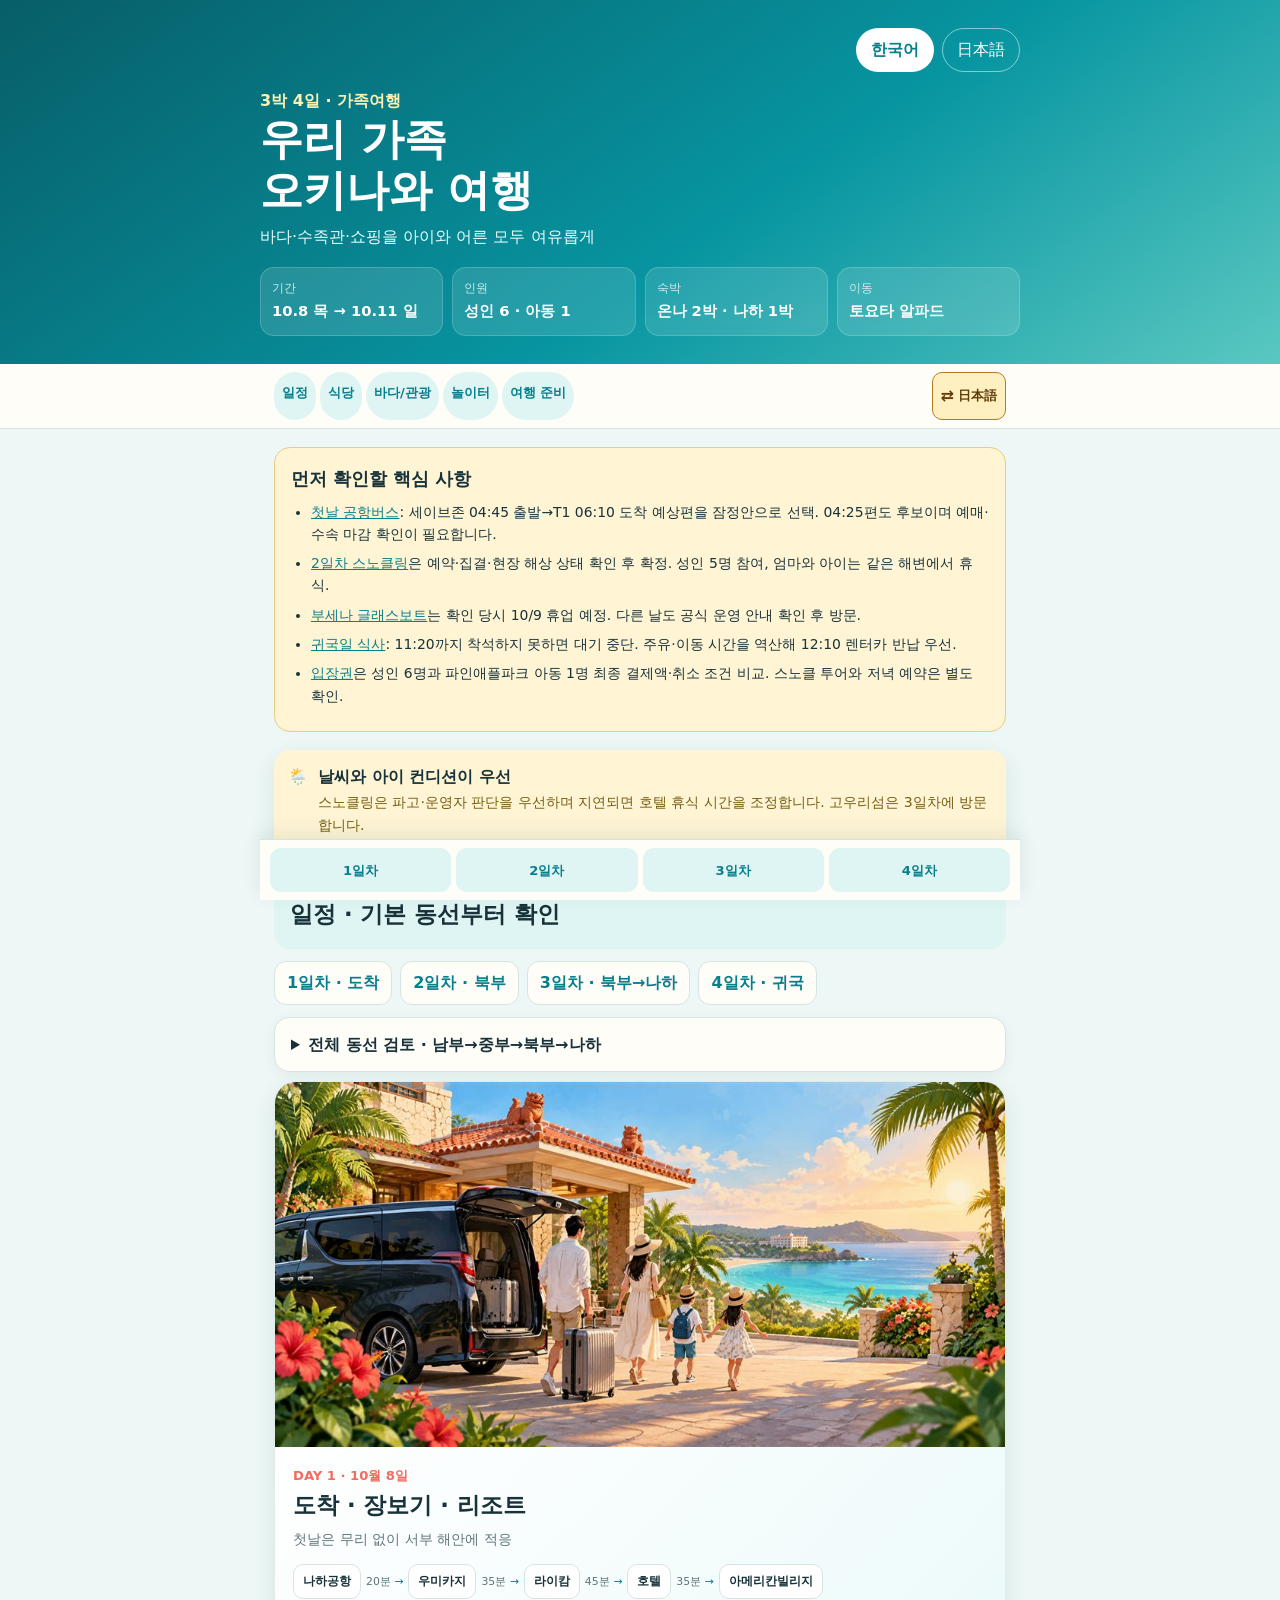
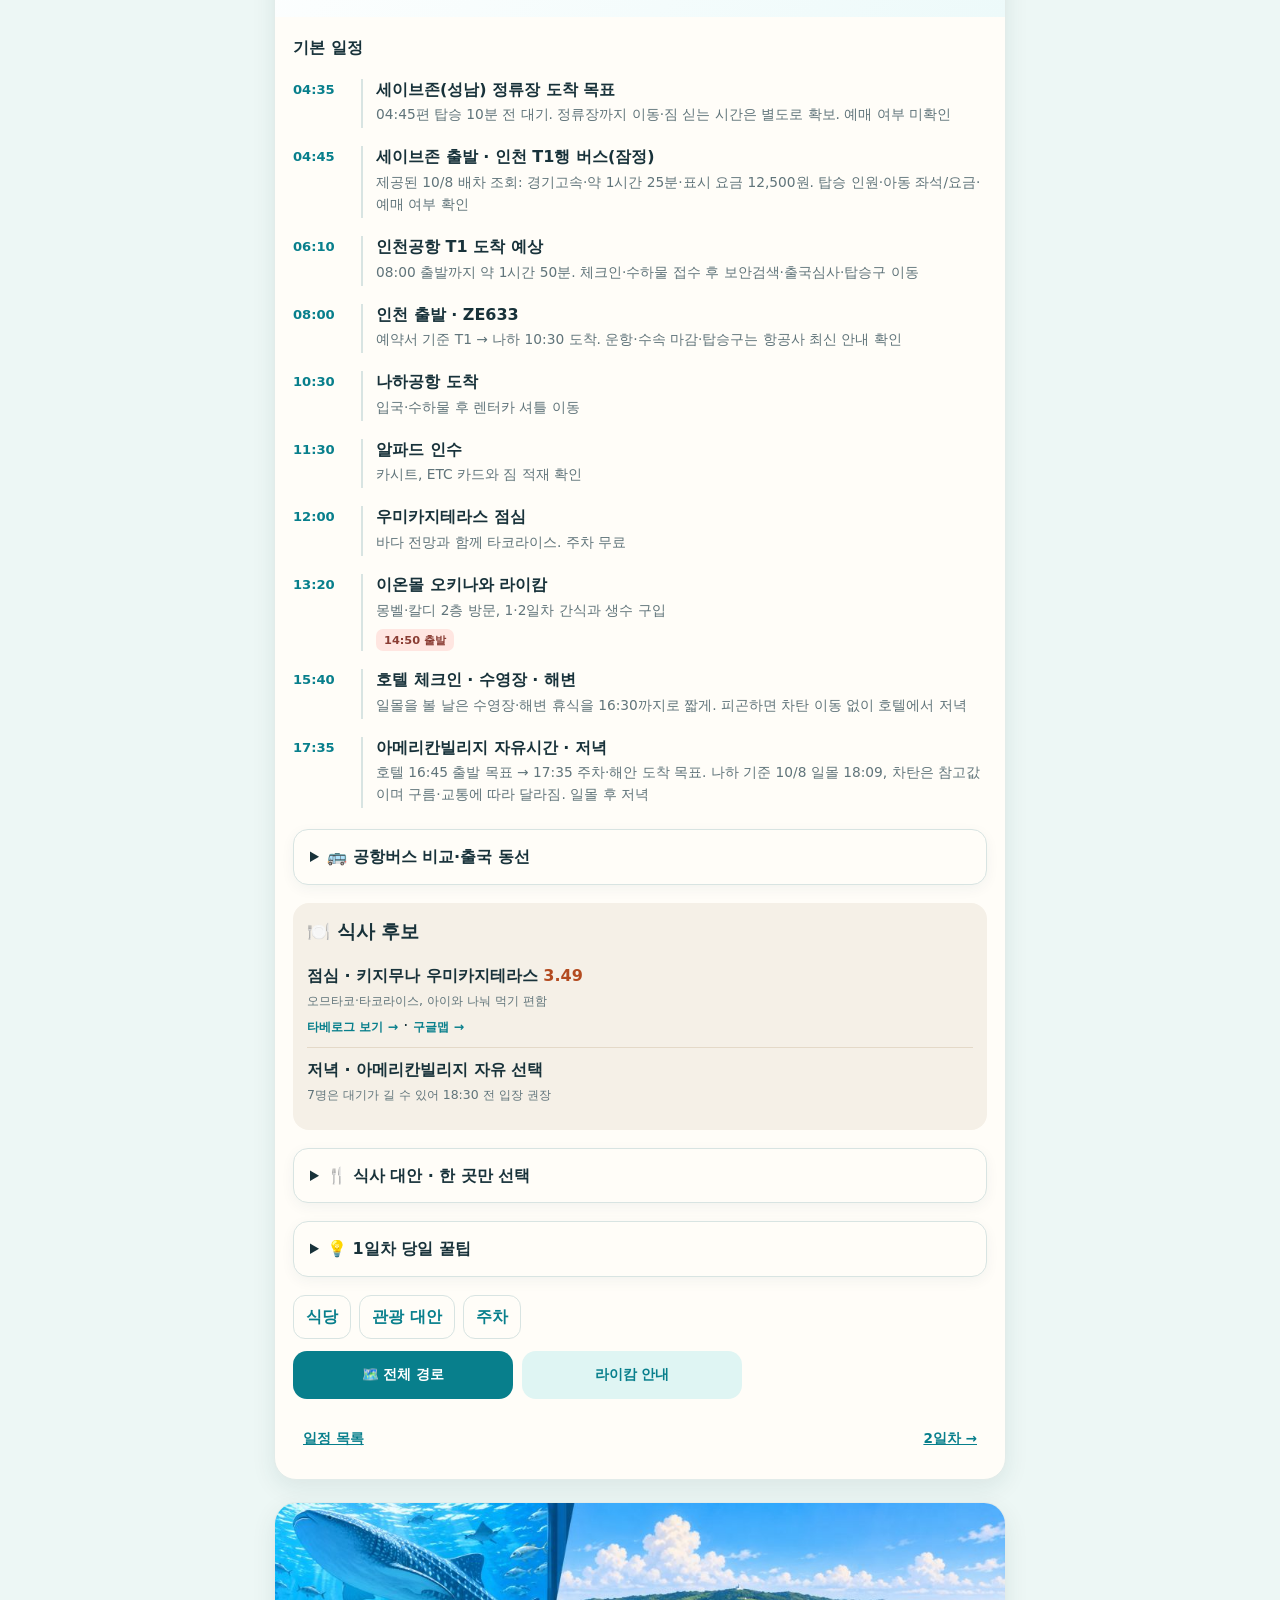
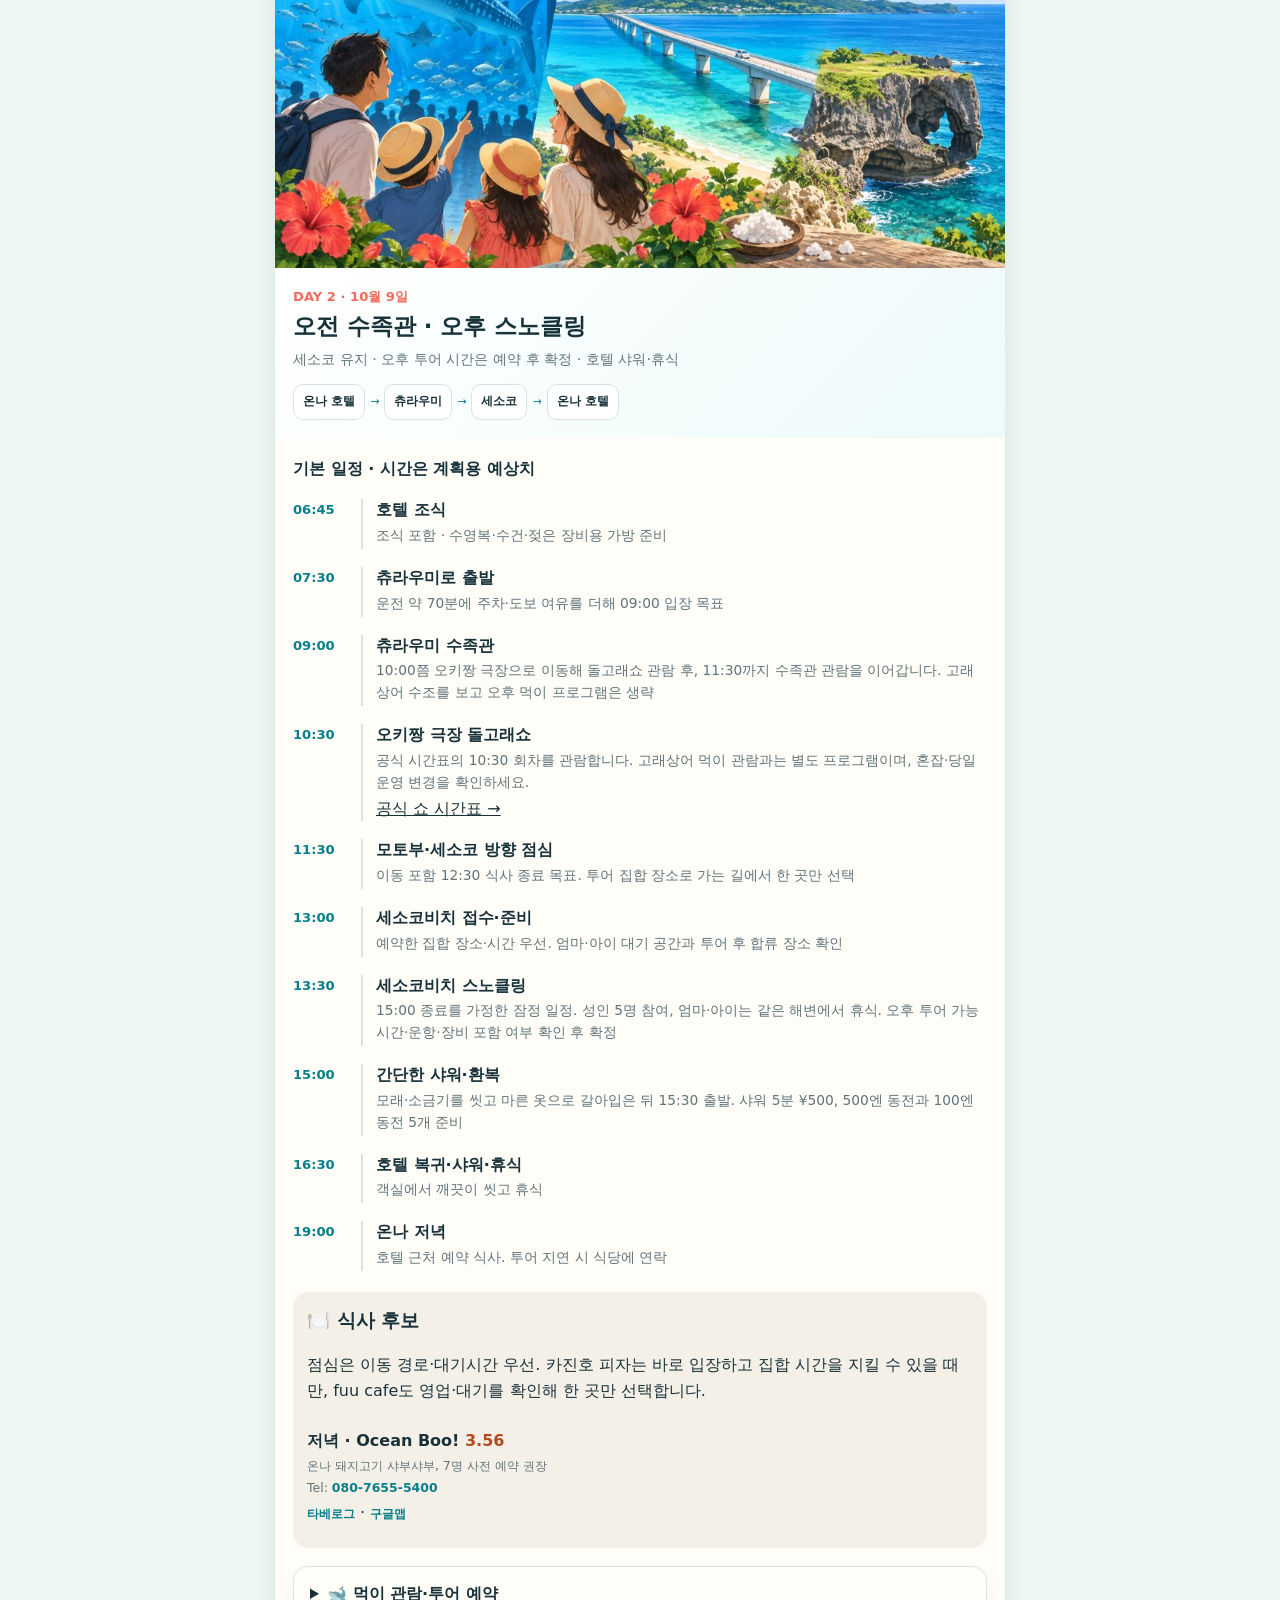
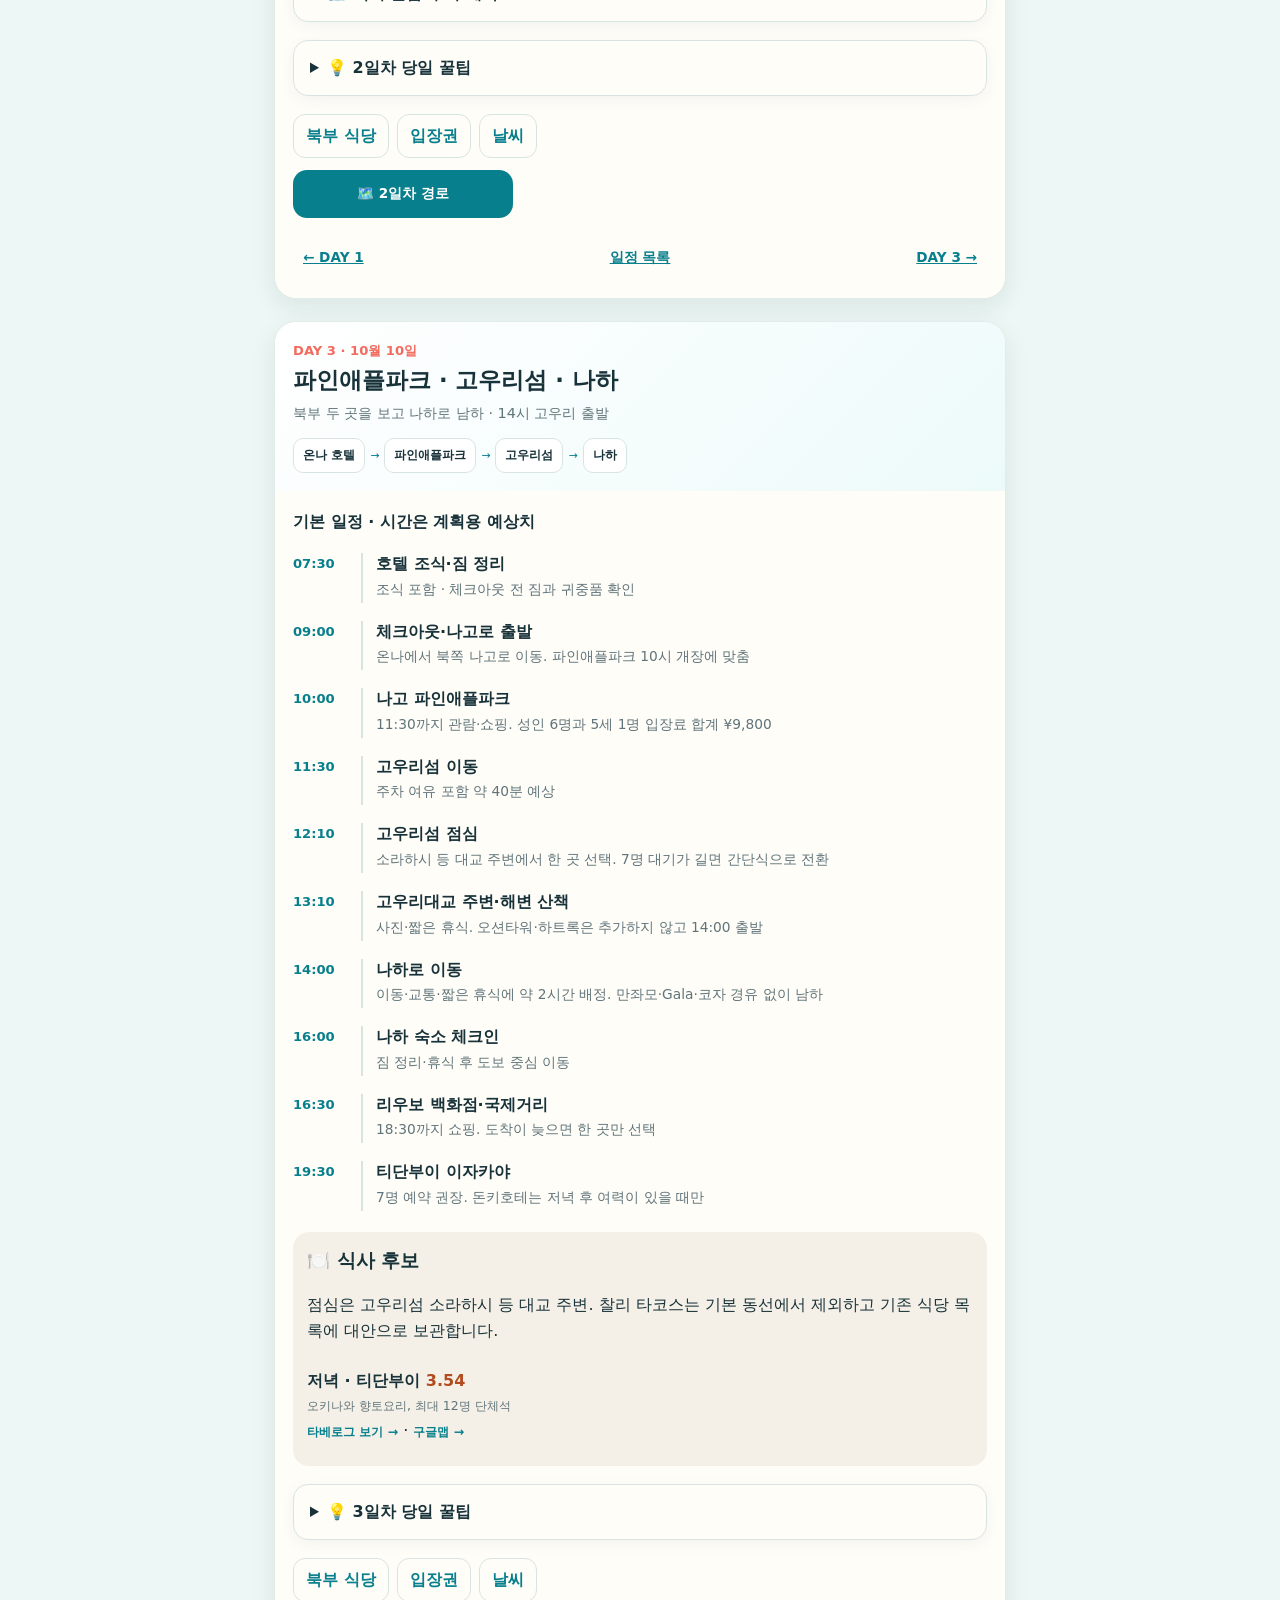
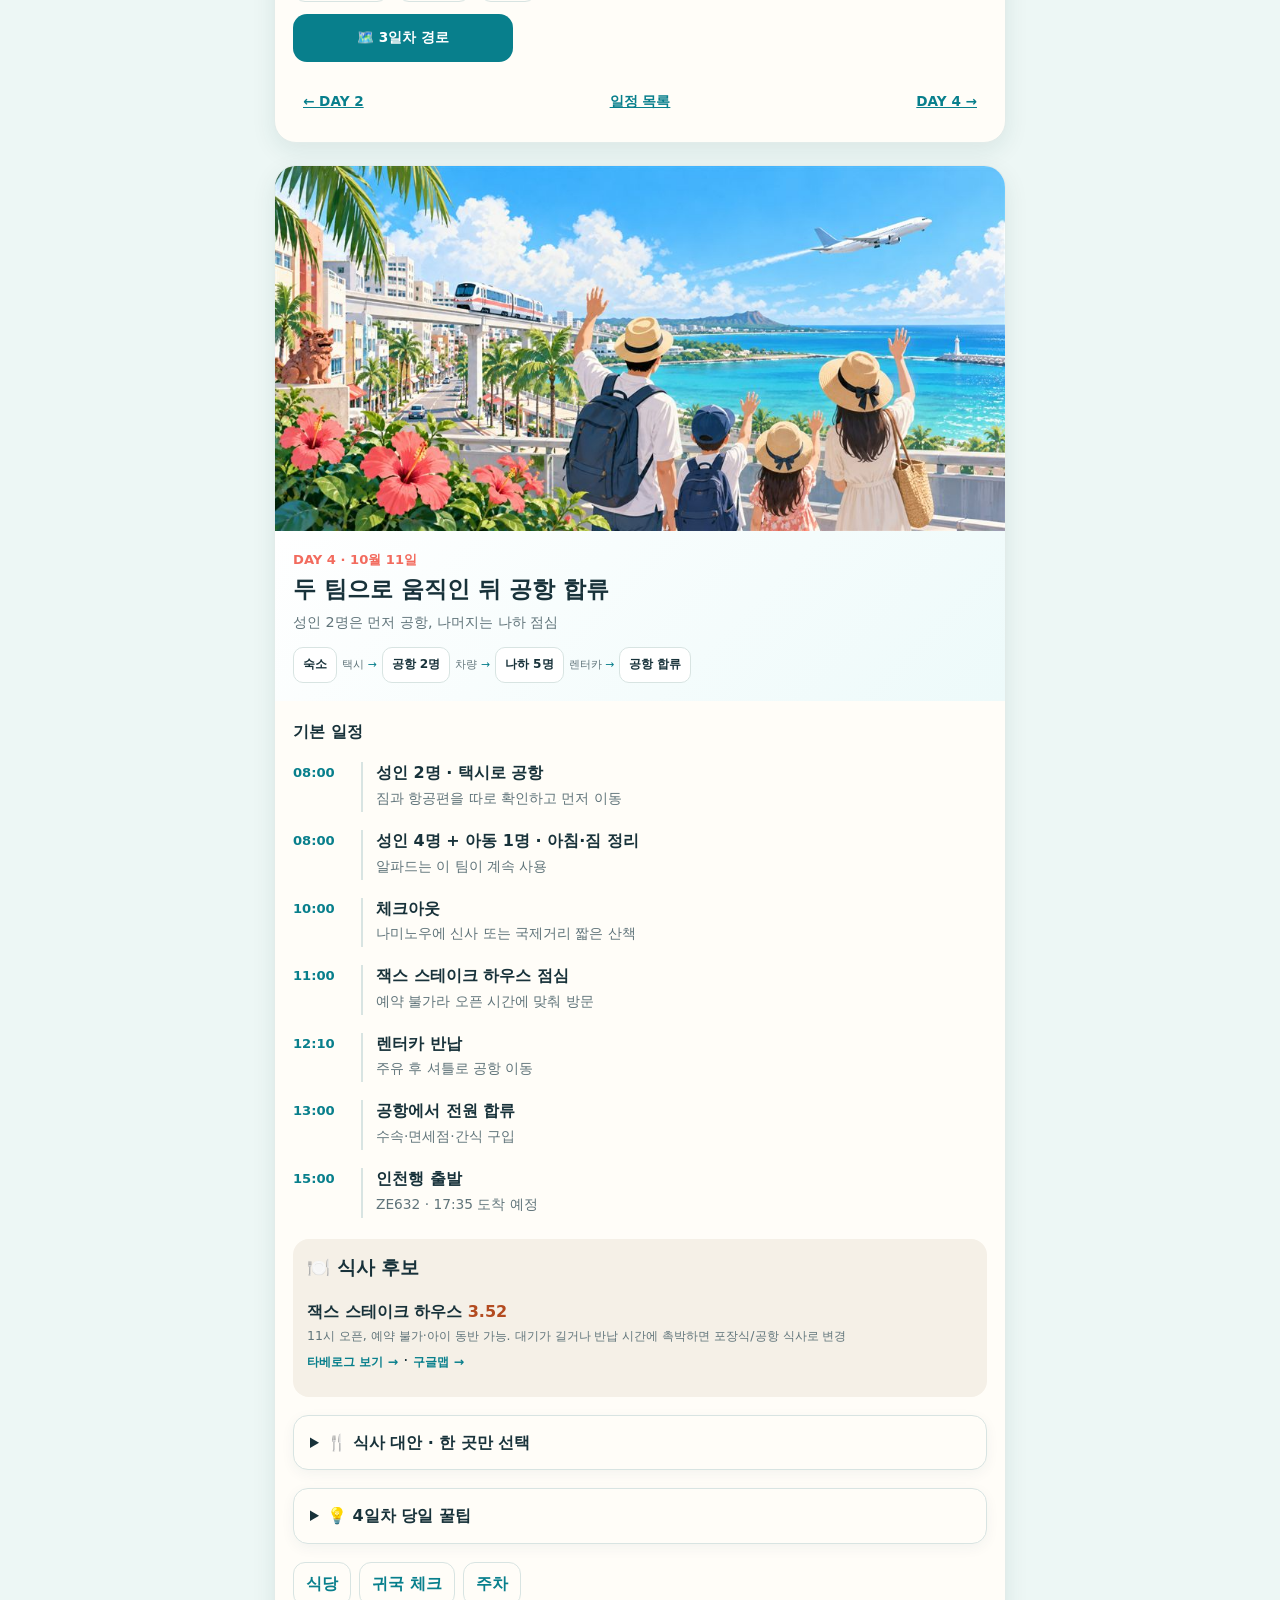
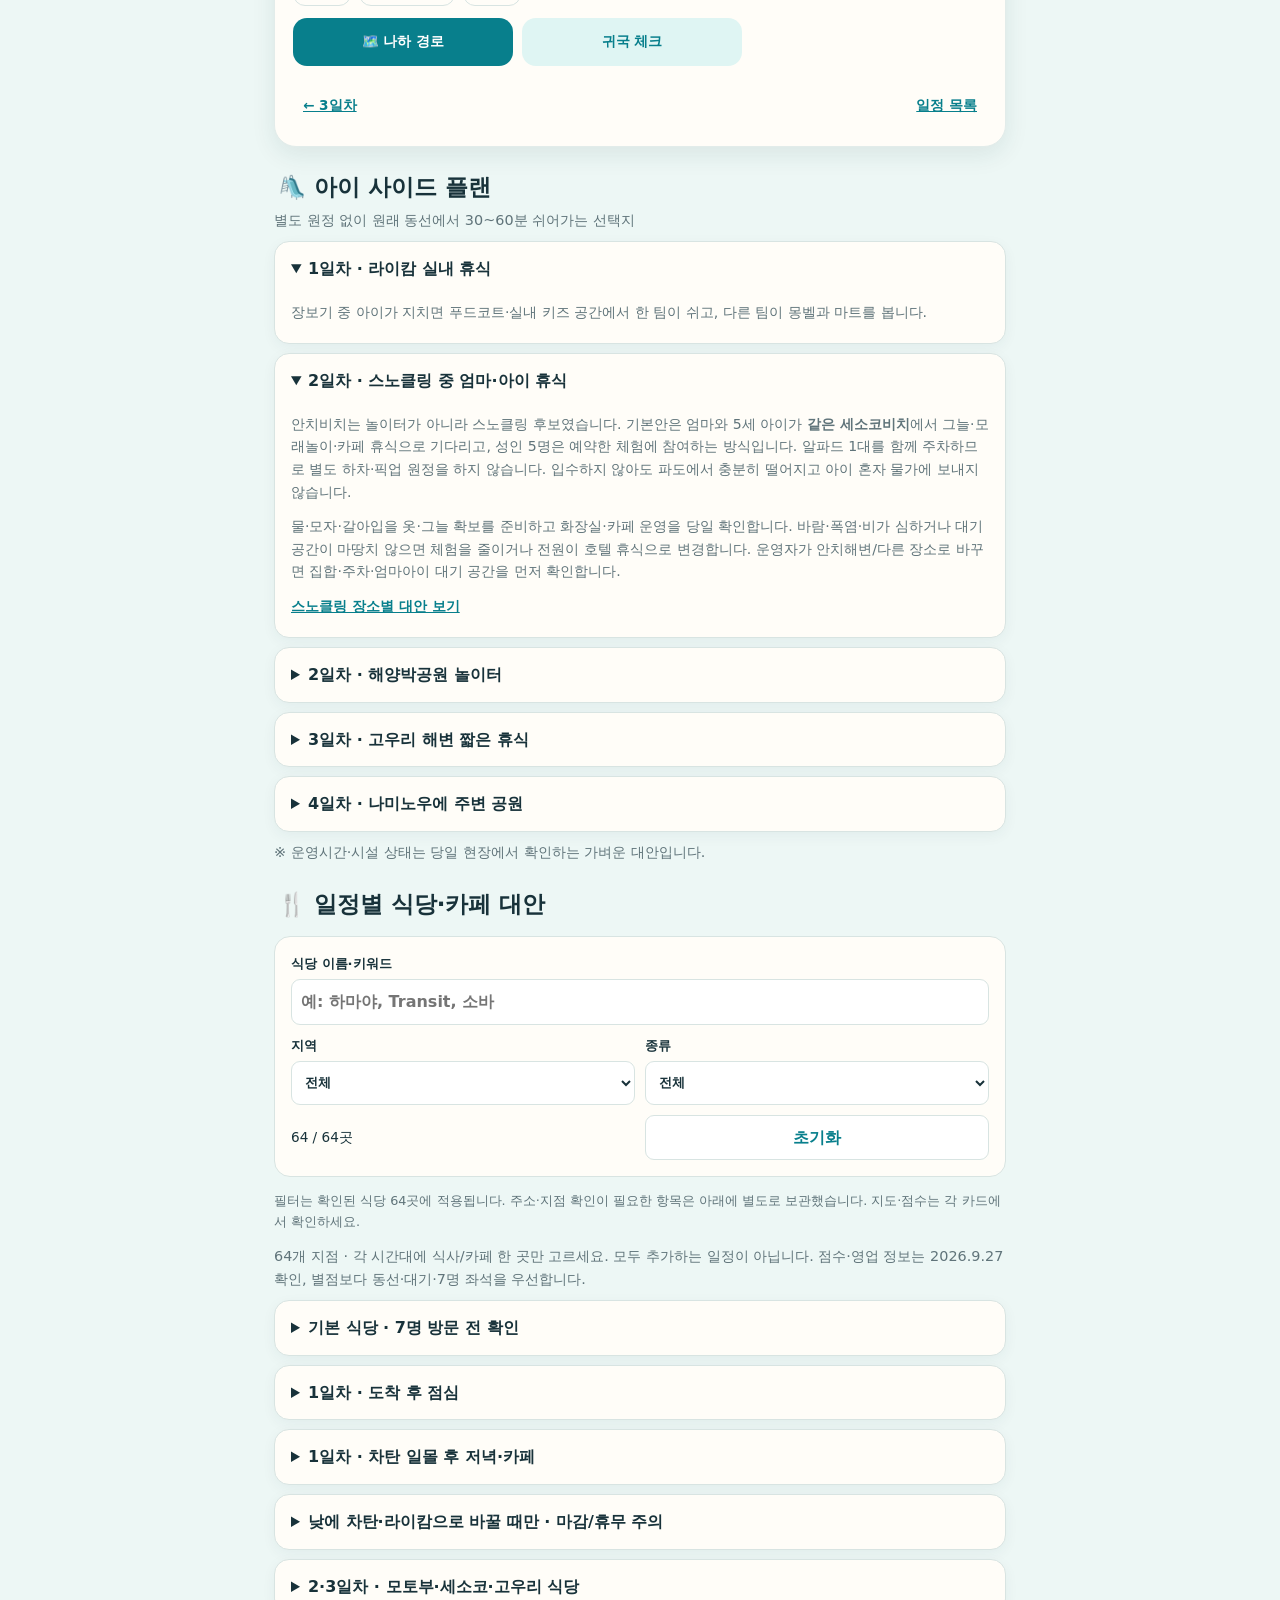
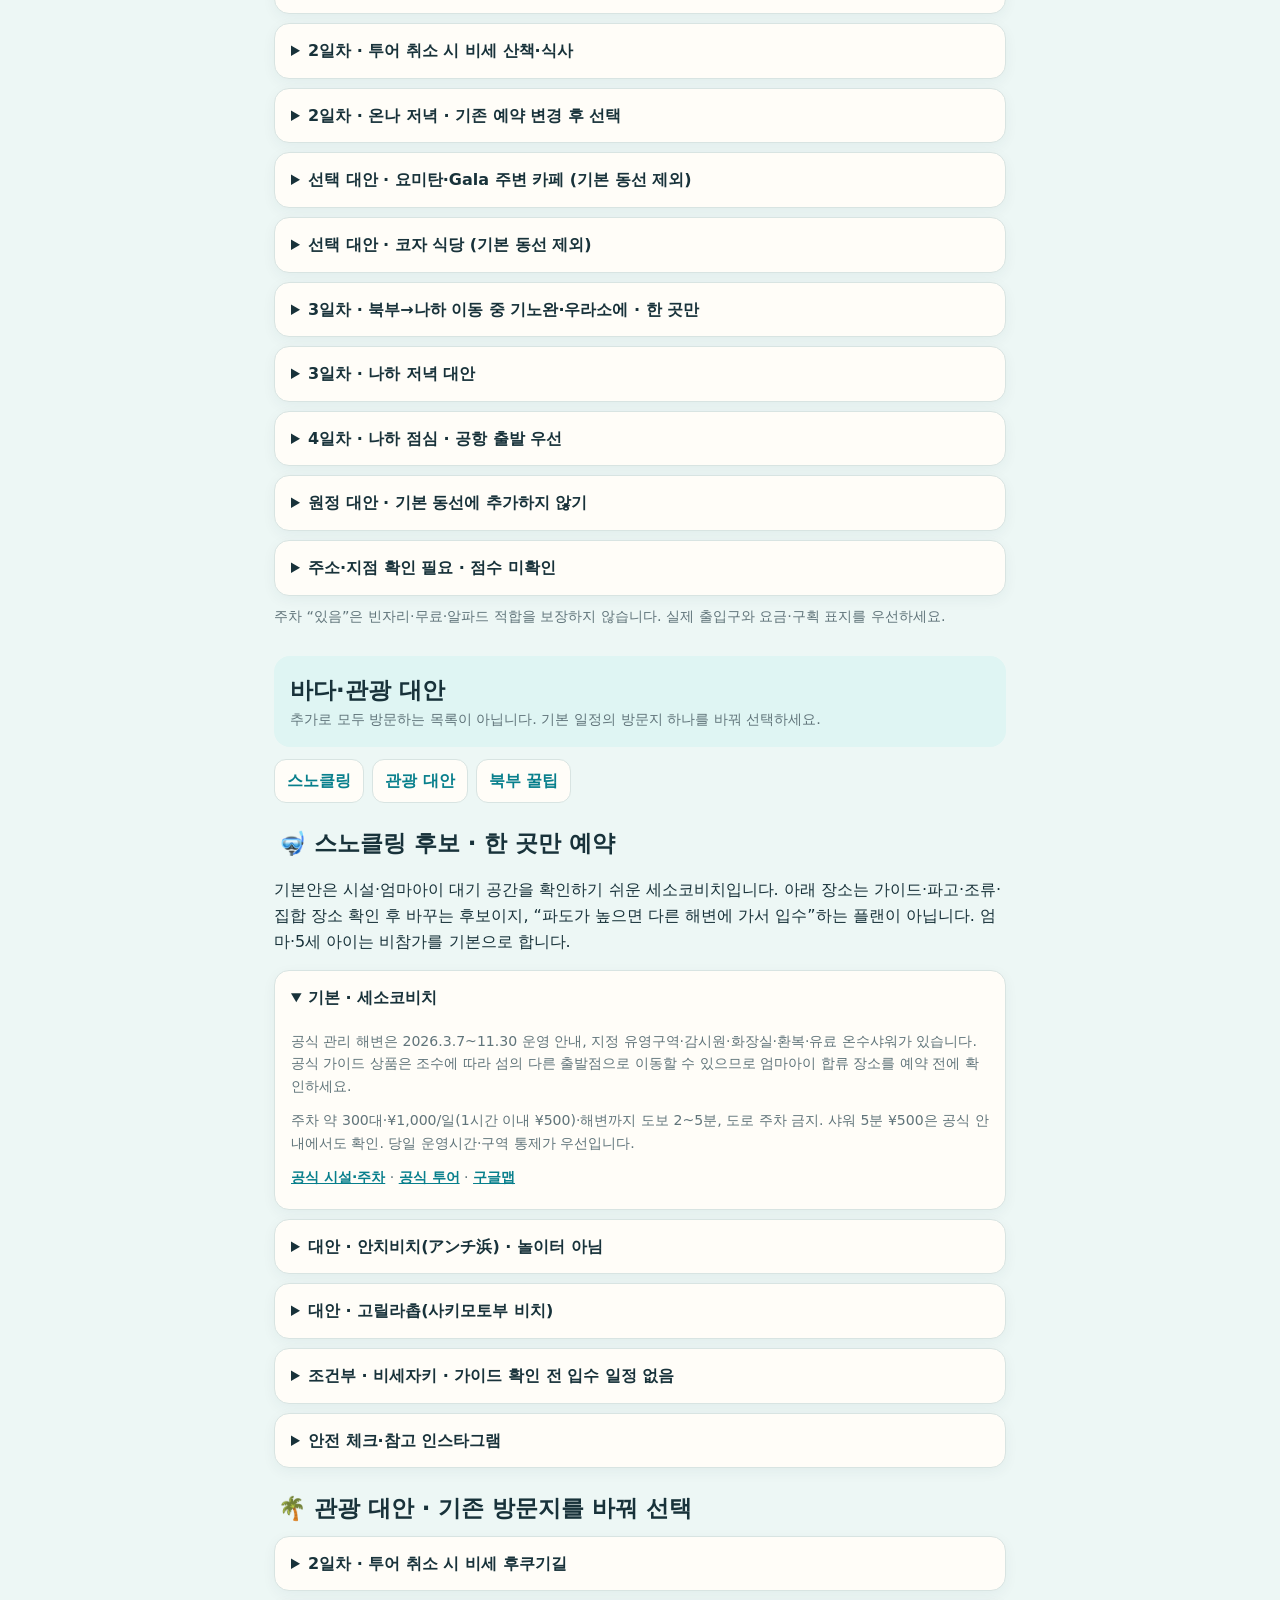
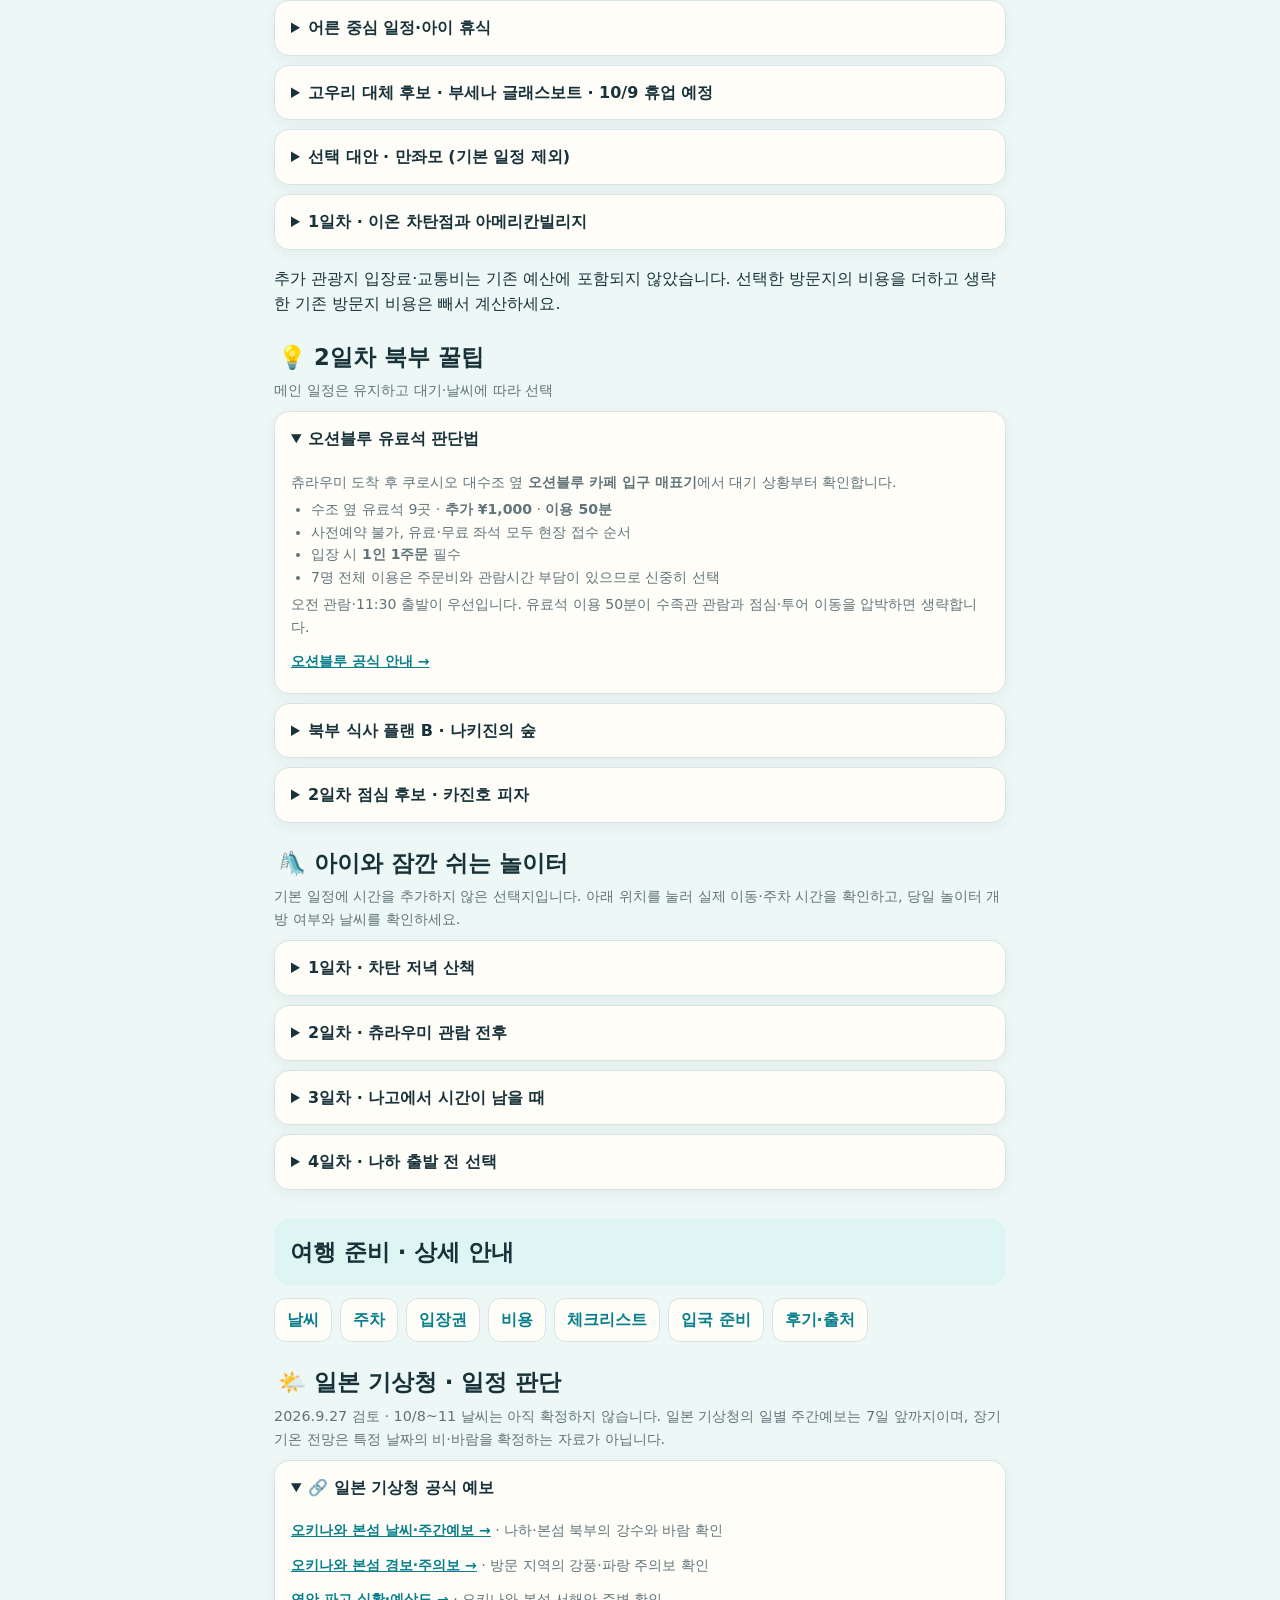
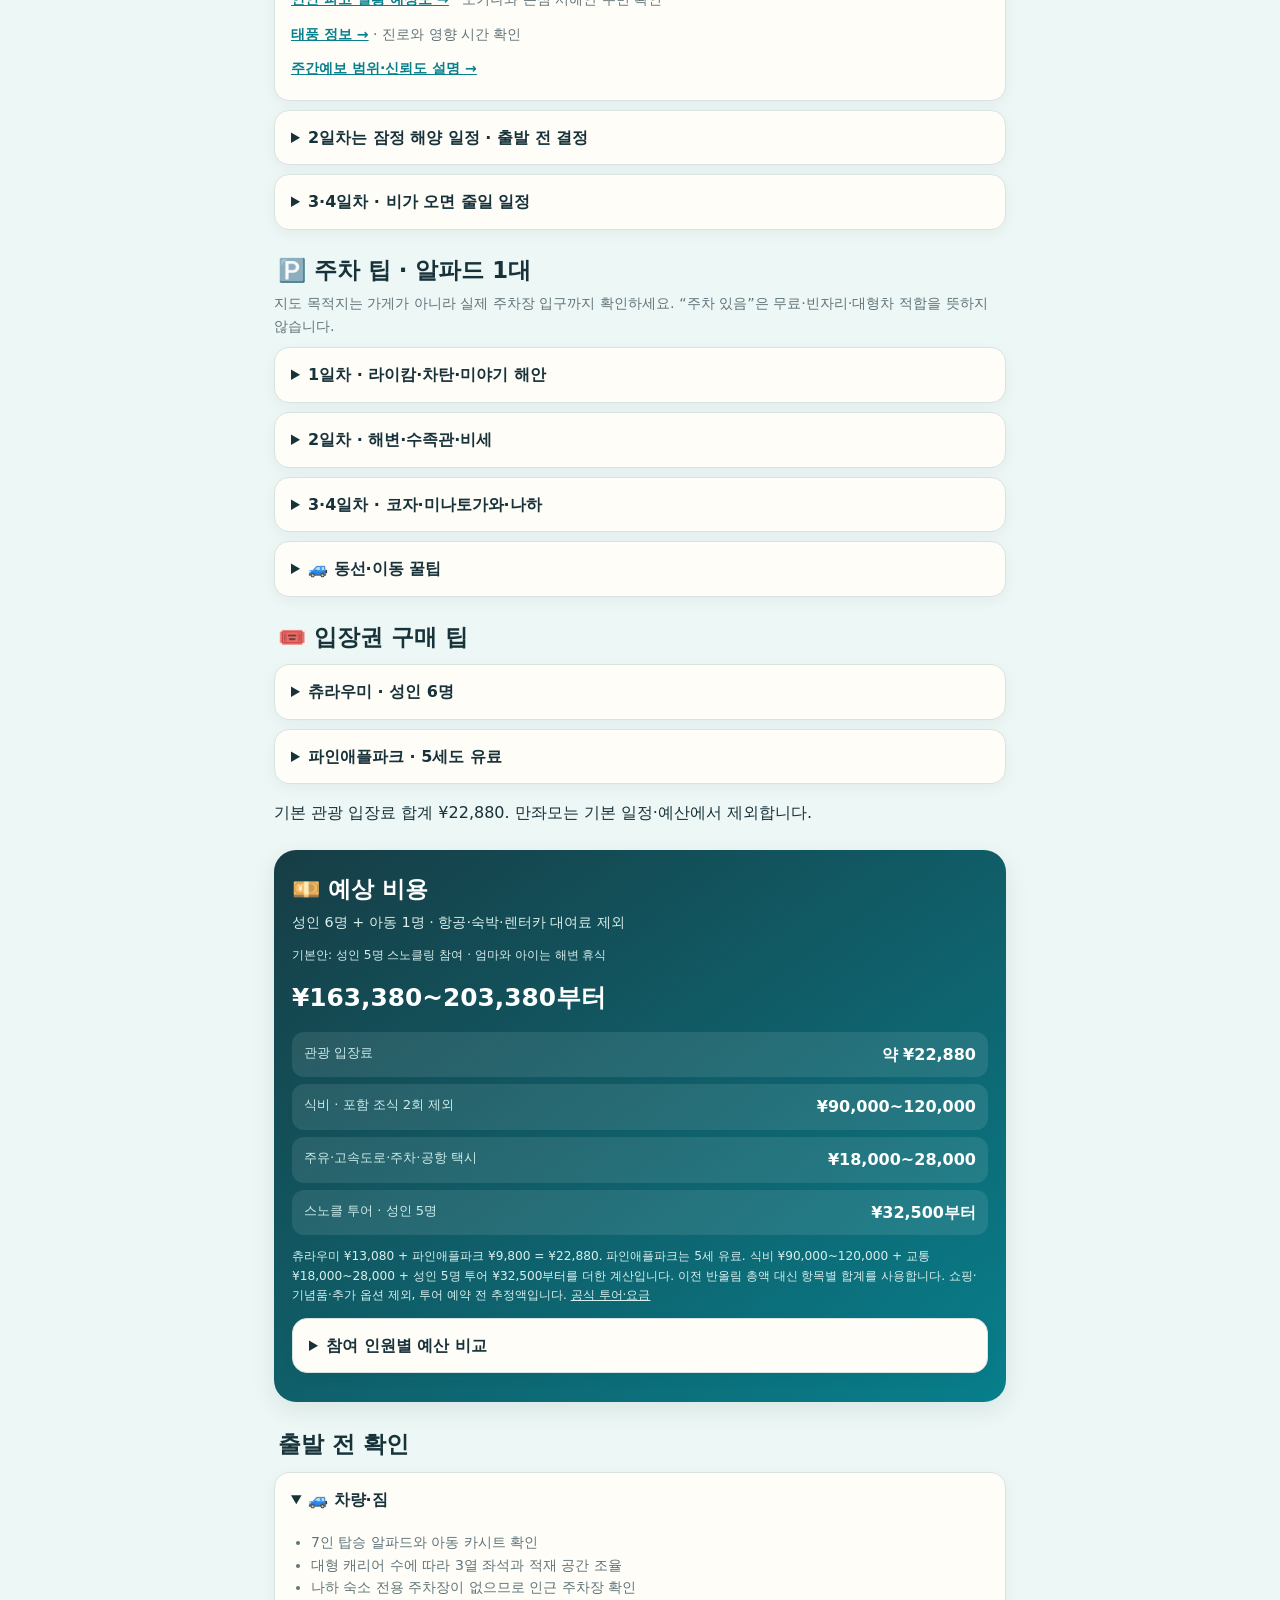
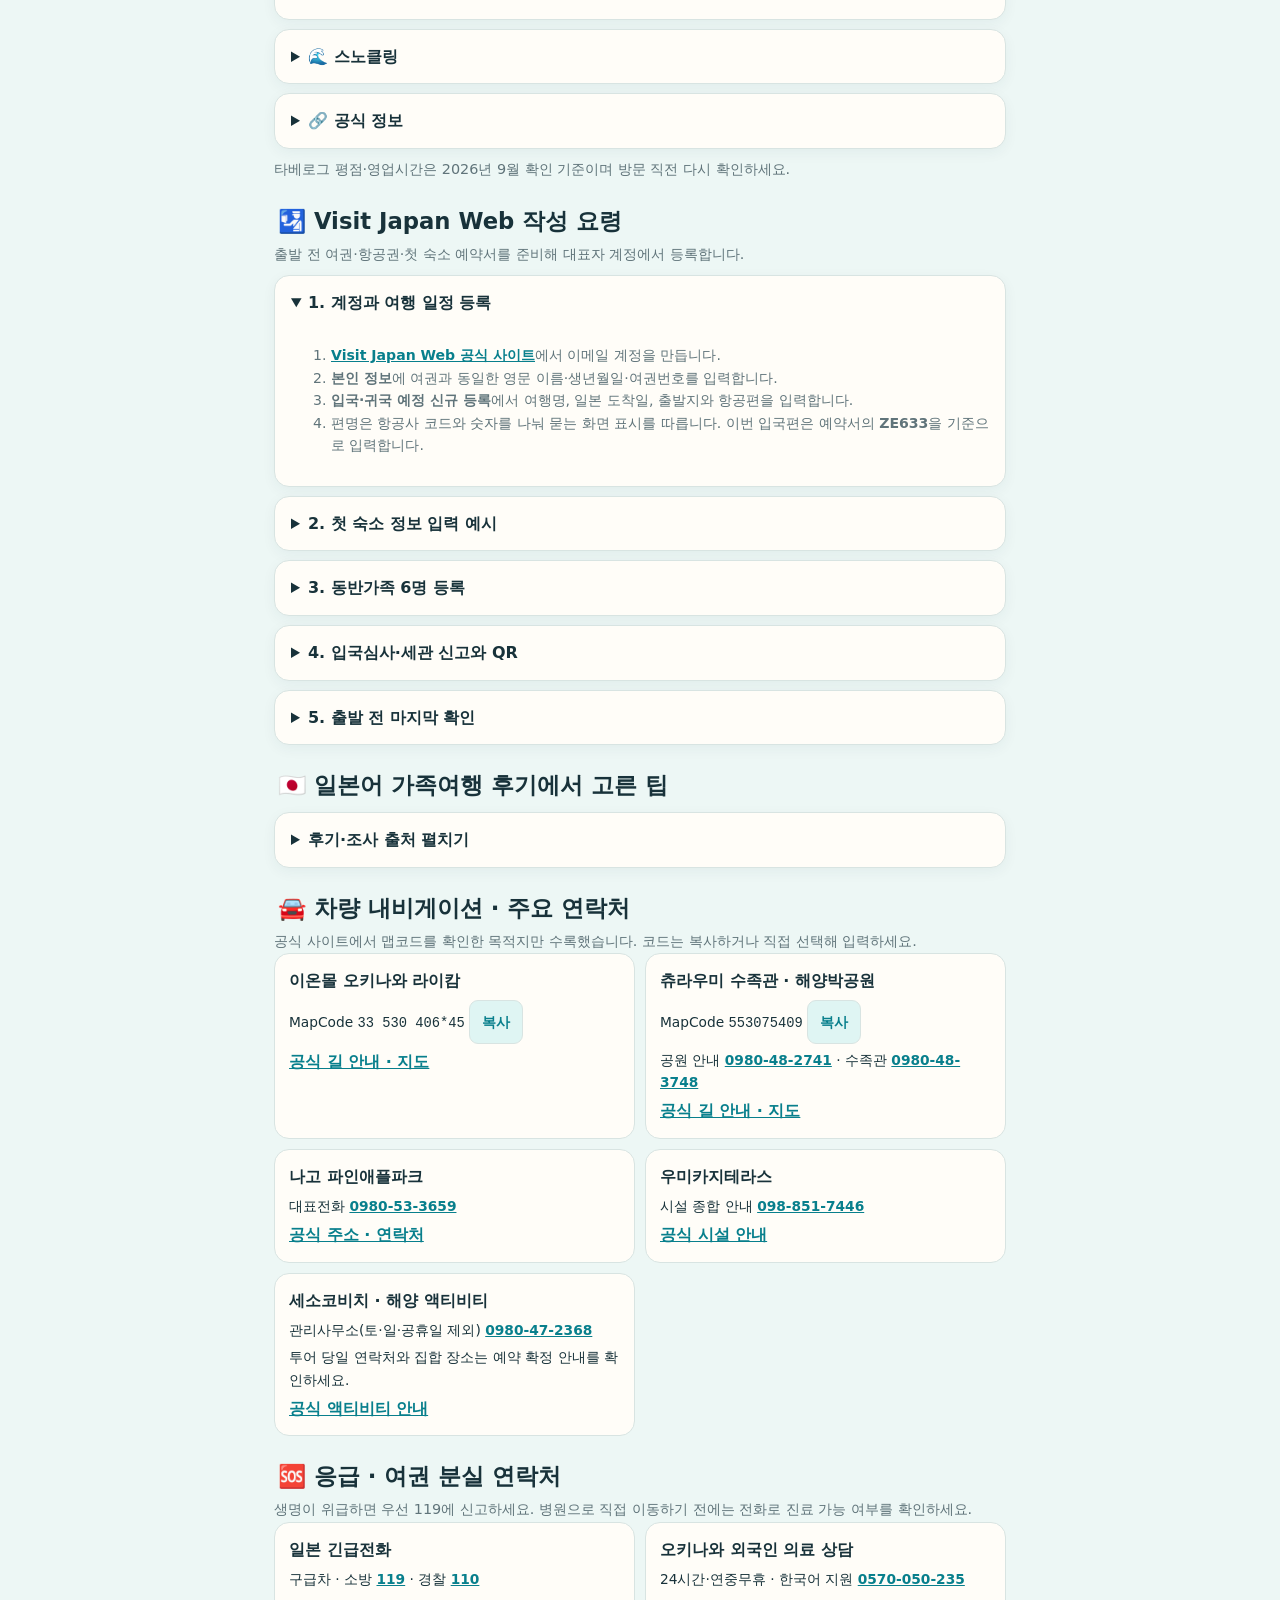
==== index.html @ 3d1cc14b "feat: improve mobile Okinawa trip field guide" ====
<!doctype html>
<html lang="ko"><head><meta charset="utf-8"><meta name="viewport" content="width=device-width,initial-scale=1,viewport-fit=cover"><meta name="theme-color" content="#087f8c"><link rel="manifest" href="./site.webmanifest">
<title>우리 가족 오키나와 여행</title>
<link rel="stylesheet" href="assets/trip.css"><link rel="alternate" hreflang="ko" href="./index.html"><link rel="alternate" hreflang="ja" href="./ja.html"></head><body>
<header class="hero"><div><nav class="language-switch" aria-label="언어 선택"><a href="./index.html" lang="ko" hreflang="ko" aria-current="page">한국어</a><a href="./ja.html" lang="ja" hreflang="ja">日本語</a></nav><p class="eyebrow">3박 4일 · 가족여행</p><h1>우리 가족<br>오키나와 여행</h1><p class="hero-copy">바다·수족관·쇼핑을 아이와 어른 모두 여유롭게</p><div class="facts"><div class="fact"><span>기간</span><strong>10.8 목 → 10.11 일</strong></div><div class="fact"><span>인원</span><strong>성인 6 · 아동 1</strong></div><div class="fact"><span>숙박</span><strong>온나 2박 · 나하 1박</strong></div><div class="fact"><span>이동</span><strong>토요타 알파드</strong></div></div></div></header>
<nav class="day-nav" aria-label="주 메뉴"><a href="#itinerary">일정</a><a href="#food-options">식당</a><a href="#sea-options">바다/관광</a><a href="#playgrounds">놀이터</a><a href="#travel-prep">여행 준비</a><a class="nav-language" href="./ja.html" lang="ja" hreflang="ja" aria-label="일본어로 전환">日本語</a></nav><main><section class="key-checks" id="key-checks"><h2>먼저 확인할 핵심 사항</h2><ul><li><a href="#day1">첫날 공항버스</a>: 세이브존 04:45 출발→T1 06:10 도착 예상편을 잠정안으로 선택. 04:25편도 후보이며 예매·수속 마감 확인이 필요합니다.</li><li><a href="#day2">2일차 스노클링</a>은 예약·집결·현장 해상 상태 확인 후 확정. 성인 5명 참여, 엄마와 아이는 같은 해변에서 휴식.</li><li><a href="#nearby-options">부세나 글래스보트</a>는 확인 당시 10/9 휴업 예정. 다른 날도 공식 운영 안내 확인 후 방문.</li><li><a href="#day4">귀국일 식사</a>: 11:20까지 착석하지 못하면 대기 중단. 주유·이동 시간을 역산해 12:10 렌터카 반납 우선.</li><li><a href="#ticket-tips">입장권</a>은 성인 6명과 파인애플파크 아동 1명 최종 결제액·취소 조건 비교. 스노클 투어와 저녁 예약은 별도 확인.</li></ul></section><aside class="notice"><span>🌦️</span><div><b>날씨와 아이 컨디션이 우선</b><p>스노클링은 파고·운영자 판단을 우선하며 지연되면 호텔 휴식 시간을 조정합니다. 고우리섬은 3일차에 방문합니다.</p></div></aside><div class="section-intro" id="itinerary"><h2>일정 · 기본 동선부터 확인</h2></div><nav class="jump-links" aria-label="관련 상세 안내"><a href="#day1">1일차 · 도착</a><a href="#day2">2일차 · 북부</a><a href="#day3">3일차 · 북부→나하</a><a href="#day4">4일차 · 귀국</a></nav><details><summary>전체 동선 검토 · 남부→중부→북부→나하</summary><div class="detail"><p>공항·우미카지(남부) → 라이캄·차탄(중부) → 온나 숙박과 북부 관광 → 나하 순서입니다. 온나도 지역 구분상 북부입니다.</p><p>1일차에는 호텔에서 차탄을 왕복하고, 2일차에는 츄라우미·세소코에서 온나로 돌아옵니다. 3일차에 나고·고우리로 다시 북상합니다.</p><p>온나 2박과 물놀이 후 객실 샤워·휴식을 우선한 동선입니다. 3일차 고우리 이후에는 만좌모·Gala·코자에 들르지 않고 나하로 갑니다. 이동시간은 교통·주차에 따라 달라집니다.</p></div></details><section class="day" id="day1"><img class="day-image" src="assets/day-1.jpg" alt="오키나와 리조트에 도착하는 가족 여행 그림" width="960" height="480" loading="lazy"><div class="day-head"><p class="day-kicker">DAY 1 · 10월 8일</p><h2>도착 · 장보기 · 리조트</h2><p class="day-summary">첫날은 무리 없이 서부 해안에 적응</p><div class="route"><span class="place">나하공항</span><span class="drive">20분</span><span class="place">우미카지</span><span class="drive">35분</span><span class="place">라이캄</span><span class="drive">45분</span><span class="place">호텔</span><span class="drive">35분</span><span class="place">아메리칸빌리지</span></div></div><h3 class="timeline-heading">기본 일정</h3><ol class="timeline"><li class="slot"><time class="time">04:35</time><div class="event"><strong>세이브존(성남) 정류장 도착 목표</strong><p>04:45편 탑승 10분 전 대기. 정류장까지 이동·짐 싣는 시간은 별도로 확보. 예매 여부 미확인</p></div></li><li class="slot"><time class="time">04:45</time><div class="event"><strong>세이브존 출발 · 인천 T1행 버스(잠정)</strong><p>제공된 10/8 배차 조회: 경기고속·약 1시간 25분·표시 요금 12,500원. 탑승 인원·아동 좌석/요금·예매 여부 확인</p></div></li><li class="slot"><time class="time">06:10</time><div class="event"><strong>인천공항 T1 도착 예상</strong><p>08:00 출발까지 약 1시간 50분. 체크인·수하물 접수 후 보안검색·출국심사·탑승구 이동</p></div></li><li class="slot"><time class="time">08:00</time><div class="event"><strong>인천 출발 · ZE633</strong><p>예약서 기준 T1 → 나하 10:30 도착. 운항·수속 마감·탑승구는 항공사 최신 안내 확인</p></div></li>
<li class="slot"><time class="time">10:30</time><div class="event"><strong>나하공항 도착</strong><p>입국·수하물 후 렌터카 셔틀 이동</p></div></li><li class="slot"><time class="time">11:30</time><div class="event"><strong>알파드 인수</strong><p>카시트, ETC 카드와 짐 적재 확인</p></div></li><li class="slot"><time class="time">12:00</time><div class="event"><strong>우미카지테라스 점심</strong><p>바다 전망과 함께 타코라이스. 주차 무료</p></div></li><li class="slot"><time class="time">13:20</time><div class="event"><strong>이온몰 오키나와 라이캄</strong><p>몽벨·칼디 2층 방문, 1·2일차 간식과 생수 구입</p><span class="tag">14:50 출발</span></div></li><li class="slot"><time class="time">15:40</time><div class="event"><strong>호텔 체크인 · 수영장 · 해변</strong><p>일몰을 볼 날은 수영장·해변 휴식을 16:30까지로 짧게. 피곤하면 차탄 이동 없이 호텔에서 저녁</p></div></li><li class="slot"><time class="time">17:35</time><div class="event"><strong>아메리칸빌리지 자유시간 · 저녁</strong><p>호텔 16:45 출발 목표 → 17:35 주차·해안 도착 목표. 나하 기준 10/8 일몰 18:09, 차탄은 참고값이며 구름·교통에 따라 달라짐. 일몰 후 저녁</p></div></li></ol>
<details><summary>🚌 공항버스 비교·출국 동선</summary><div class="detail"><p><b>잠정 선택: 세이브존 04:45 출발 → T1 06:10 도착 예상</b>(조회 화면 표시 요금 12,500원). 세이브존 정류장까지 이동은 별도입니다.</p><p>더 이른 세이브존 04:25편은 05:50 도착 예상, 표시 요금 12,500원입니다. 포레스티아 서문 05:10편은 06:40 도착 예상, 11,900원입니다.</p><p>시각·요금은 조회 당시 기준이며 예매는 확인되지 않았습니다. 항공사 체크인 마감 시각도 확인하세요. 국내 버스비는 엔화 여행 예산에서 제외합니다.</p></div></details><div class="food"><h3>🍽️ 식사 후보</h3><div class="pick"><strong>점심 · 키지무나 우미카지테라스 <span class="score">3.49</span></strong><p>오므타코·타코라이스, 아이와 나눠 먹기 편함</p><a href="https://tabelog.com/okinawa/A4701/A470103/47016227/" target="_blank" rel="noopener">타베로그 보기 →</a> · <a href="https://www.google.com/maps/search/?api=1&amp;query=%E3%81%8D%E3%81%98%E3%82%80%E3%81%AA%E3%81%81%20%E3%82%A6%E3%83%9F%E3%82%AB%E3%82%B8%E3%83%86%E3%83%A9%E3%82%B9%E5%BA%97%20%E6%B2%96%E7%B8%84%E7%9C%8C%20%E8%B1%8A%E8%A6%8B%E5%9F%8E%E5%B8%82%E7%80%AC%E9%95%B7174-6%20%E3%82%A6%E3%83%9F%E3%82%AB%E3%82%B8%E3%83%86%E3%83%A9%E3%82%B9" target="_blank" rel="noopener">구글맵 →</a></div><div class="pick"><strong>저녁 · 아메리칸빌리지 자유 선택</strong><p>7명은 대기가 길 수 있어 18:30 전 입장 권장</p></div></div><details><summary>🍴 식사 대안 · 한 곳만 선택</summary><div class="detail"><p>일몰 후 저녁은 HAN’S·돈카츠타로·KISEKI·MEXICO 중 한 곳, 커피는 지바고 로스터리 또는 샌프란시스코 중 한 곳만. Transit은 미야기 해안으로 장소를 바꿀 때 선택합니다. 하마야·King Side는 낮 영업이라 현재 일몰 후 일정에 넣지 않습니다.</p><p><a href="#food-d1evening">점수·구글맵·주차 상세 보기 →</a></p></div></details><details><summary>💡 1일차 당일 꿀팁</summary><div class="detail"><ul><li>우미카지테라스는 섬 내 무료주차장을 이용하고 식당별 영업시간은 입장 전에 확인합니다.</li><li>라이캄 주차는 무료이며 <b>몽벨은 2층</b>입니다. 칼디도 2층이며, 마트는 몰 안내에서 층을 확인한 뒤 팀을 나누면 빠릅니다.</li><li>리잔 도착 시 로비에서 짐과 가족을 먼저 내리고 주차하며, 발급받은 주차권은 연박 동안 보관합니다.</li><li>아메리칸빌리지는 <b>차탄초 공영주차장</b>(미하마 공공주차장 무료)을 후보로, 만차면 피셔리나 공공주차장(2시간 무료·하루 최대 ¥400 안내)을 확인합니다. 각 구획 표지를 우선하고 쇼핑몰 주차로 외부 관광만 하지 않습니다。</li><li>일몰을 보려면 호텔 16:45 출발·해안 17:35 도착을 목표로 주차 여유를 둡니다. 10/8 일몰 18:09는 나하 기준 참고값이며 차탄·날씨에 따라 차이가 있습니다. <a href="https://eco.mtk.nao.ac.jp/koyomi/dni/2026/s4810.html" target="_blank" rel="noopener">국립천문대 일몰표</a></li><li><a href="https://map.kaldi.co.jp/kaldi/detailMap?%3Baccmd=0&amp;account=kaldi&amp;adr=47&amp;bid=379&amp;pgret=2" target="_blank" rel="noopener">칼디 라이캄점 공식 안내 · 2층</a></li></ul><p><a href="https://blog.naver.com/barond1231/224398605699" target="_blank" rel="noopener">개인 후기 · 우미카지 2026.9.2 →</a> · <a href="https://blog.naver.com/alstjsdl0831/224384374365" target="_blank" rel="noopener">라이캄 2026.8.20 →</a> · <a href="https://blog.naver.com/joyandjenny/224422004364" target="_blank" rel="noopener">주차 2026.9.24 →</a></p></div></details><nav class="jump-links day-links" aria-label="관련 상세 안내"><a href="#food-d1evening">식당</a><a href="#nearby-options">관광 대안</a><a href="#parking-tips">주차</a></nav><div class="actions"><a class="action" href="https://www.google.com/maps/dir/?api=1&origin=Naha+Airport&destination=Rizzan+Sea-Park+Hotel+Tancha+Bay&waypoints=Umikaji+Terrace%7CAEON+MALL+Okinawa+Rycom%7CRizzan+Sea-Park+Hotel+Tancha+Bay%7CAmerican+Village+Okinawa&travelmode=driving" target="_blank" rel="noopener">🗺️ 전체 경로</a><a class="action secondary" href="https://kr.aeonmall.global/mall/okinawarycom" target="_blank" rel="noopener">라이캄 안내</a></div><nav class="day-pager" aria-label="날짜 이동"><a href="#itinerary">일정 목록</a><a href="#day2">2일차 →</a></nav></section><section class="day" id="day2"><img class="day-image" src="assets/day-2-v2.jpg" alt="오키나와 바다와 수족관 여행 이미지" width="960" height="480" loading="lazy"><div class="day-head"><p class="day-kicker">DAY 2 · 10월 9일</p><h2>오전 수족관 · 오후 스노클링</h2><p class="day-summary">세소코 유지 · 오후 투어 시간은 예약 후 확정 · 호텔 샤워·휴식</p><div class="route"><span class="place">온나 호텔</span><span class="drive"></span><span class="place">츄라우미</span><span class="drive"></span><span class="place">세소코</span><span class="drive"></span><span class="place">온나 호텔</span></div></div><h3 class="timeline-heading">기본 일정 · 시간은 계획용 예상치</h3><ol class="timeline"><li class="slot"><time class="time">06:45</time><div class="event"><strong>호텔 조식</strong><p>조식 포함 · 수영복·수건·젖은 장비용 가방 준비</p></div></li><li class="slot"><time class="time">07:30</time><div class="event"><strong>츄라우미로 출발</strong><p>운전 약 70분에 주차·도보 여유를 더해 09:00 입장 목표</p></div></li><li class="slot"><time class="time">09:00</time><div class="event"><strong>츄라우미 수족관</strong><p>10:00쯤 오키짱 극장으로 이동해 돌고래쇼 관람 후, 11:30까지 수족관 관람을 이어갑니다. 고래상어 수조를 보고 오후 먹이 프로그램은 생략</p></div></li><li class="slot"><time class="time">10:30</time><div class="event"><strong>오키짱 극장 돌고래쇼</strong><p>공식 시간표의 10:30 회차를 관람합니다. 고래상어 먹이 관람과는 별도 프로그램이며, 혼잡·당일 운영 변경을 확인하세요.</p><a href="https://oki-park.jp/kaiyohaku/inst/77/129" target="_blank" rel="noopener">공식 쇼 시간표 →</a></div></li><li class="slot"><time class="time">11:30</time><div class="event"><strong>모토부·세소코 방향 점심</strong><p>이동 포함 12:30 식사 종료 목표. 투어 집합 장소로 가는 길에서 한 곳만 선택</p></div></li><li class="slot"><time class="time">13:00</time><div class="event"><strong>세소코비치 접수·준비</strong><p>예약한 집합 장소·시간 우선. 엄마·아이 대기 공간과 투어 후 합류 장소 확인</p></div></li><li class="slot"><time class="time">13:30</time><div class="event"><strong>세소코비치 스노클링</strong><p>15:00 종료를 가정한 잠정 일정. 성인 5명 참여, 엄마·아이는 같은 해변에서 휴식. 오후 투어 가능 시간·운항·장비 포함 여부 확인 후 확정</p></div></li><li class="slot"><time class="time">15:00</time><div class="event"><strong>간단한 샤워·환복</strong><p>모래·소금기를 씻고 마른 옷으로 갈아입은 뒤 15:30 출발. 샤워 5분 ¥500, 500엔 동전과 100엔 동전 5개 준비</p></div></li><li class="slot"><time class="time">16:30</time><div class="event"><strong>호텔 복귀·샤워·휴식</strong><p>객실에서 깨끗이 씻고 휴식</p></div></li><li class="slot"><time class="time">19:00</time><div class="event"><strong>온나 저녁</strong><p>호텔 근처 예약 식사. 투어 지연 시 식당에 연락</p></div></li></ol><div class="food"><h3>🍽️ 식사 후보</h3><p>점심은 이동 경로·대기시간 우선. 카진호 피자는 바로 입장하고 집합 시간을 지킬 수 있을 때만, fuu cafe도 영업·대기를 확인해 한 곳만 선택합니다.</p><div class="pick"><strong>저녁 · Ocean Boo! <span class="score">3.56</span></strong><p>온나 돼지고기 샤부샤부, 7명 사전 예약 권장</p><p>Tel: <a href="tel:+818076555400">080-7655-5400</a></p><a href="https://tabelog.com/okinawa/A4703/A470303/47026142/" target="_blank" rel="noopener">타베로그</a> · <a href="https://www.google.com/maps/search/?api=1&amp;query=%E3%81%82%E3%81%90%E3%83%BC%E8%B1%9A%E3%81%97%E3%82%83%E3%81%B6%E3%81%97%E3%82%83%E3%81%B6%E5%B0%82%E9%96%80%E5%BA%97%E3%82%AA%E3%83%BC%E3%82%B7%E3%83%A3%E3%83%B3Boo%EF%BC%81%20%E6%81%A9%E7%B4%8D%E6%9D%91%E5%BA%97%20%E6%B2%96%E7%B8%84%E7%9C%8C%20%E6%81%A9%E7%B4%8D%E6%9D%91%E5%89%8D%E5%85%BC%E4%B9%8580%202F" target="_blank" rel="noopener">구글맵</a></div></div><details><summary>🐋 먹이 관람·투어 예약</summary><div class="detail"><p><b>오전 관람:</b> 고래상어가 있는 대수조를 봅니다. 09:30 먹이 관람은 만타입니다.</p><p><b>오후 일정:</b> 대수조 먹이 시간은 15:00·17:00입니다. 세소코 체험과 겹쳐 기본 일정에서는 제외합니다.</p><p><b>예약 전 확인:</b> 투어 시작·종료·집합 장소와 엄마·아이의 대기·합류 방법을 확인하세요. 먹이 일정은 당일 변경될 수 있습니다.</p><a href="https://churaumi.okinawa/program/aquarium/kuroshio/" target="_blank" rel="noopener">공식 먹이 시간</a> · <a href="https://www.sesokobeach.jp/activity/" target="_blank" rel="noopener">공식 투어</a></div></details><details><summary>💡 2일차 당일 꿀팁</summary><div class="detail"><p>츄라우미 P6·P7 주차·도보 여유를 확보하고 11:30 출발합니다. 점심 대기로 투어에 늦지 않도록 포장식도 고려합니다. 파고가 높거나 시설 미운영 시 스노클링은 취소하고 수족관 관람을 늘리거나 호텔에서 쉽니다.</p><p>공식 안내·개인 후기: <a href="https://blog.naver.com/anne230/224419029221" target="_blank" rel="noopener">세소코 / 瀬底</a> · <a href="https://blog.naver.com/choihj0228/224406523657" target="_blank" rel="noopener">츄라우미 / 美ら海</a> · <a href="https://blog.naver.com/hcolory/224393429461" target="_blank" rel="noopener">입장 / 入場</a> · <a href="https://blog.naver.com/jjjjj5698/224370403322" target="_blank" rel="noopener">세소코 참고 / 瀬底参考</a></p></div></details><nav class="jump-links day-links"><a href="#food-d2north">북부 식당</a><a href="#ticket-tips">입장권</a><a href="#weather">날씨</a></nav><div class="actions"><a class="action" href="https://www.google.com/maps/dir/?api=1&amp;origin=Rizzan+Sea-Park+Hotel+Tancha+Bay&amp;destination=Rizzan+Sea-Park+Hotel+Tancha+Bay&amp;waypoints=Okinawa+Churaumi+Aquarium%7CSesoko+Beach&amp;travelmode=driving" target="_blank" rel="noopener">🗺️ 2일차 경로</a></div><nav class="day-pager"><a href="#day1">← DAY 1</a><a href="#itinerary">일정 목록</a><a href="#day3">DAY 3 →</a></nav></section><section class="day" id="day3"><div class="day-head"><p class="day-kicker">DAY 3 · 10월 10일</p><h2>파인애플파크 · 고우리섬 · 나하</h2><p class="day-summary">북부 두 곳을 보고 나하로 남하 · 14시 고우리 출발</p><div class="route"><span class="place">온나 호텔</span><span class="drive"></span><span class="place">파인애플파크</span><span class="drive"></span><span class="place">고우리섬</span><span class="drive"></span><span class="place">나하</span></div></div><h3 class="timeline-heading">기본 일정 · 시간은 계획용 예상치</h3><ol class="timeline"><li class="slot"><time class="time">07:30</time><div class="event"><strong>호텔 조식·짐 정리</strong><p>조식 포함 · 체크아웃 전 짐과 귀중품 확인</p></div></li><li class="slot"><time class="time">09:00</time><div class="event"><strong>체크아웃·나고로 출발</strong><p>온나에서 북쪽 나고로 이동. 파인애플파크 10시 개장에 맞춤</p></div></li><li class="slot"><time class="time">10:00</time><div class="event"><strong>나고 파인애플파크</strong><p>11:30까지 관람·쇼핑. 성인 6명과 5세 1명 입장료 합계 ¥9,800</p></div></li><li class="slot"><time class="time">11:30</time><div class="event"><strong>고우리섬 이동</strong><p>주차 여유 포함 약 40분 예상</p></div></li><li class="slot"><time class="time">12:10</time><div class="event"><strong>고우리섬 점심</strong><p>소라하시 등 대교 주변에서 한 곳 선택. 7명 대기가 길면 간단식으로 전환</p></div></li><li class="slot"><time class="time">13:10</time><div class="event"><strong>고우리대교 주변·해변 산책</strong><p>사진·짧은 휴식. 오션타워·하트록은 추가하지 않고 14:00 출발</p></div></li><li class="slot"><time class="time">14:00</time><div class="event"><strong>나하로 이동</strong><p>이동·교통·짧은 휴식에 약 2시간 배정. 만좌모·Gala·코자 경유 없이 남하</p></div></li><li class="slot"><time class="time">16:00</time><div class="event"><strong>나하 숙소 체크인</strong><p>짐 정리·휴식 후 도보 중심 이동</p></div></li><li class="slot"><time class="time">16:30</time><div class="event"><strong>리우보 백화점·국제거리</strong><p>18:30까지 쇼핑. 도착이 늦으면 한 곳만 선택</p></div></li><li class="slot"><time class="time">19:30</time><div class="event"><strong>티단부이 이자카야</strong><p>7명 예약 권장. 돈키호테는 저녁 후 여력이 있을 때만</p></div></li></ol><div class="food"><h3>🍽️ 식사 후보</h3><p>점심은 고우리섬 소라하시 등 대교 주변. 찰리 타코스는 기본 동선에서 제외하고 기존 식당 목록에 대안으로 보관합니다.</p><div class="pick"><strong>저녁 · 티단부이 <span class="score">3.54</span></strong><p>오키나와 향토요리, 최대 12명 단체석</p><a href="https://tabelog.com/en/okinawa/A4701/A470101/47001102/" target="_blank" rel="noopener">타베로그 보기 →</a> · <a href="https://www.google.com/maps/search/?api=1&amp;query=%E5%B1%85%E9%85%92%E5%B1%8B%20%E3%81%A6%E3%81%83%E3%83%BC%E3%81%A0%E3%82%93%E3%81%B6%E3%81%84%20%E9%82%A3%E8%A6%87%E5%9B%BD%E9%9A%9B%E9%80%9A%E3%82%8A%E5%BA%97%20%E6%B2%96%E7%B8%84%E7%9C%8C%20%E9%82%A3%E8%A6%87%E5%B8%82%E7%89%A7%E5%BF%972-23-20%201F" target="_blank" rel="noopener">구글맵 →</a></div></div><details><summary>💡 3일차 당일 꿀팁</summary><div class="detail"><p>파인애플파크 10:00~18:00(최종 입장 17:30), 무료 주차. 고우리에서는 14:00 출발을 지키고 비·강풍이면 생략 후 나하로 갑니다. 돈키호테 면세 카운터는 4층이라는 후기 참고, 현장 안내와 여권 원본 확인. 아이는 같은 해변에서 보호자와 짧게 쉬고 별도 원정은 하지 않습니다.</p><p>공식 안내·개인 후기: <a href="https://www.nagopine.com/access.html" target="_blank" rel="noopener">공식 운영·요금</a> · <a href="https://www.kourijima.info/access/" target="_blank" rel="noopener">고우리 접근 안내</a> · <a href="https://blog.naver.com/ejsj1004/224382501115" target="_blank" rel="noopener">돈키호테 / ドンキ</a></p></div></details><nav class="jump-links day-links"><a href="#food-d2north">북부 식당</a><a href="#ticket-tips">입장권</a><a href="#weather">날씨</a></nav><div class="actions"><a class="action" href="https://www.google.com/maps/dir/?api=1&amp;origin=Rizzan+Sea-Park+Hotel+Tancha+Bay&amp;destination=Hotel+Tomas+Asahibashi+Station&amp;waypoints=Nago+Pineapple+Park%7CKouri+Beach&amp;travelmode=driving" target="_blank" rel="noopener">🗺️ 3일차 경로</a></div><nav class="day-pager"><a href="#day2">← DAY 2</a><a href="#itinerary">일정 목록</a><a href="#day4">DAY 4 →</a></nav></section><section class="day" id="day4"><img class="day-image" src="assets/day-4.jpg" alt="나하 시내와 귀국 비행기가 보이는 여행 그림" width="960" height="480" loading="lazy"><div class="day-head"><p class="day-kicker">DAY 4 · 10월 11일</p><h2>두 팀으로 움직인 뒤 공항 합류</h2><p class="day-summary">성인 2명은 먼저 공항, 나머지는 나하 점심</p><div class="route"><span class="place">숙소</span><span class="drive">택시</span><span class="place">공항 2명</span><span class="drive">차량</span><span class="place">나하 5명</span><span class="drive">렌터카</span><span class="place">공항 합류</span></div></div><h3 class="timeline-heading">기본 일정</h3><ol class="timeline">
<li class="slot"><time class="time">08:00</time><div class="event"><strong>성인 2명 · 택시로 공항</strong><p>짐과 항공편을 따로 확인하고 먼저 이동</p></div></li><li class="slot"><time class="time">08:00</time><div class="event"><strong>성인 4명 + 아동 1명 · 아침·짐 정리</strong><p>알파드는 이 팀이 계속 사용</p></div></li><li class="slot"><time class="time">10:00</time><div class="event"><strong>체크아웃</strong><p>나미노우에 신사 또는 국제거리 짧은 산책</p></div></li><li class="slot"><time class="time">11:00</time><div class="event"><strong>잭스 스테이크 하우스 점심</strong><p>예약 불가라 오픈 시간에 맞춰 방문</p></div></li><li class="slot"><time class="time">12:10</time><div class="event"><strong>렌터카 반납</strong><p>주유 후 셔틀로 공항 이동</p></div></li><li class="slot"><time class="time">13:00</time><div class="event"><strong>공항에서 전원 합류</strong><p>수속·면세점·간식 구입</p></div></li><li class="slot"><time class="time">15:00</time><div class="event"><strong>인천행 출발</strong><p>ZE632 · 17:35 도착 예정</p></div></li></ol>
<div class="food"><h3>🍽️ 식사 후보</h3><div class="pick"><strong>잭스 스테이크 하우스 <span class="score">3.52</span></strong><p>11시 오픈, 예약 불가·아이 동반 가능. 대기가 길거나 반납 시간에 촉박하면 포장식/공항 식사로 변경</p><a href="https://tabelog.com/en/okinawa/A4701/A470101/47000054/" target="_blank" rel="noopener">타베로그 보기 →</a> · <a href="https://www.google.com/maps/search/?api=1&amp;query=%E3%82%B8%E3%83%A3%E3%83%83%E3%82%AD%E3%83%BC%20%E3%82%B9%E3%83%86%E3%83%BC%E3%82%AD%E3%83%8F%E3%82%A6%E3%82%B9%20%E6%B2%96%E7%B8%84%E7%9C%8C%20%E9%82%A3%E8%A6%87%E5%B8%82%E8%A5%BF1-7-3" target="_blank" rel="noopener">구글맵 →</a></div></div><details><summary>🍴 식사 대안 · 한 곳만 선택</summary><div class="detail"><p>잭스 대기가 길면 사카나 다이토료를 사전 선택하거나 가까운 포장식으로 변경합니다. 11:20까지 착석 여부로 대기 중단을 판단합니다. 12:10 반납 장소까지 실제 이동·주유 시간을 역산해 출발 마감을 정하고, 늦으면 다른 인기 식당으로 옮기지 않고 포장식 또는 공항 식사로 전환합니다. 우라소에 카페·이토만 시장·야기야는 귀국일에 추가하지 않습니다.</p><p><a href="#food-d4naha">점수·구글맵·주차 상세 보기 →</a></p></div></details><details><summary>💡 4일차 당일 꿀팁</summary><div class="detail"><ul><li>최근 방문 후기에서는 11시 오픈 전 <b>10:38 도착에도 대기</b>했고 전용 주차장도 이미 만차였습니다.</li><li>체크아웃 후 바로 이동해 10:30 도착을 목표로 하되 11:20까지 착석하지 못하면 대기를 중단합니다. 착석해도 주문·식사·주유·이동 후 12:10 반납이 어렵다면 포장 또는 공항 식사로 바꿉니다.</li><li>렌터카 반납 전 지정 주유소와 영수증 필요 여부를 확인하고 짐을 먼저 정리합니다.</li></ul><p><a href="https://blog.naver.com/haessla1/224369725722" target="_blank" rel="noopener">개인 후기 · 잭스 2026.8.6 →</a></p></div></details><nav class="jump-links day-links" aria-label="관련 상세 안내"><a href="#food-d4naha">식당</a><a href="#checklist">귀국 체크</a><a href="#parking-tips">주차</a></nav><div class="actions"><a class="action" href="https://www.google.com/maps/dir/?api=1&origin=Hotel+Tomas+Asahibashi+Station&destination=Naha+Airport&waypoints=Naminoue+Shrine%7CJacks+Steak+House" target="_blank" rel="noopener">🗺️ 나하 경로</a><a class="action secondary" href="#checklist">귀국 체크</a></div><nav class="day-pager" aria-label="날짜 이동"><a href="#day3">← 3일차</a><a href="#itinerary">일정 목록</a></nav></section><section class="info" id="playground"><h2>🛝 아이 사이드 플랜</h2><p class="day-summary">별도 원정 없이 원래 동선에서 30~60분 쉬어가는 선택지</p><details open><summary>1일차 · 라이캄 실내 휴식</summary><div class="detail"><p>장보기 중 아이가 지치면 푸드코트·실내 키즈 공간에서 한 팀이 쉬고, 다른 팀이 몽벨과 마트를 봅니다.</p></div></details><details open><summary>2일차 · 스노클링 중 엄마·아이 휴식</summary><div class="detail"><p>안치비치는 놀이터가 아니라 스노클링 후보였습니다. 기본안은 엄마와 5세 아이가 <b>같은 세소코비치</b>에서 그늘·모래놀이·카페 휴식으로 기다리고, 성인 5명은 예약한 체험에 참여하는 방식입니다. 알파드 1대를 함께 주차하므로 별도 하차·픽업 원정을 하지 않습니다. 입수하지 않아도 파도에서 충분히 떨어지고 아이 혼자 물가에 보내지 않습니다.</p><p>물·모자·갈아입을 옷·그늘 확보를 준비하고 화장실·카페 운영을 당일 확인합니다. 바람·폭염·비가 심하거나 대기 공간이 마땅치 않으면 체험을 줄이거나 전원이 호텔 휴식으로 변경합니다. 운영자가 안치해변/다른 장소로 바꾸면 집합·주차·엄마아이 대기 공간을 먼저 확인합니다.</p><p><a href="#snorkel-options">스노클링 장소별 대안 보기</a></p></div></details><details><summary>2일차 · 해양박공원 놀이터</summary><div class="detail"><p>수족관 관람 중 시간이 남을 때만 해양박공원 놀이터를 짧게 이용합니다. 11:30 출발과 오후 투어 접수를 우선하고 비·시설 통제를 확인합니다. <a href="https://oki-park.jp/kaiyohaku/inst/76/138" target="_blank" rel="noopener">공식 이용 상태</a></p></div></details><details><summary>3일차 · 고우리 해변 짧은 휴식</summary><div class="detail"><p>점심 뒤 같은 해변에서 보호자와 모래놀이·휴식. 별도 놀이터 원정 없이 14:00 나하 출발을 지킵니다.</p></div></details><details><summary>4일차 · 나미노우에 주변 공원</summary><div class="detail"><p>점심 전 시간이 남을 때만 바닷가 공원에서 20~30분. 비나 더위가 심하면 바로 식당으로 이동합니다.</p></div></details><p class="day-summary">※ 운영시간·시설 상태는 당일 현장에서 확인하는 가벼운 대안입니다.</p></section><section class="info" id="food-options"><h2>🍴 일정별 식당·카페 대안</h2><div class="food-filters" id="food-filters" hidden><label for="food-search">식당 이름·키워드<input id="food-search" type="search" placeholder="예: 하마야, Transit, 소바" autocomplete="off"></label><label for="food-region">지역<select id="food-region"><option value="">전체</option><option value="chatan">차탄</option><option value="north">북부 · 모토부/고우리/비세</option><option value="onna">온나 · 요미탄</option><option value="koza">코자 · 오키나와시</option><option value="urasoe">기노완 · 우라소에</option><option value="naha">나하 · 공항 주변</option><option value="central">중부 · 카데나/키타나카구스쿠</option><option value="detour">남부/동부 원정</option></select></label><label for="food-category">종류<select id="food-category"><option value="">전체</option><option value="cafe">카페</option><option value="dessert">디저트</option><option value="steak">스테이크</option><option value="noodle">소바·라멘</option><option value="burger">버거</option><option value="taco">타코·타코라이스</option><option value="seafood">해산물</option><option value="pizza">피자·베이커리</option><option value="japanese">일식·고기</option><option value="izakaya">이자카야</option><option value="other">기타</option></select></label><p id="food-count" role="status" aria-live="polite" aria-atomic="true">64 / 64곳</p><button type="button" id="food-reset">초기화</button></div><p class="filter-note">필터는 확인된 식당 64곳에 적용됩니다. 주소·지점 확인이 필요한 항목은 아래에 별도로 보관했습니다. 지도·점수는 각 카드에서 확인하세요.</p><p class="day-summary">64개 지점 · 각 시간대에 식사/카페 한 곳만 고르세요. 모두 추가하는 일정이 아닙니다. 점수·영업 정보는 2026.9.27 확인, 별점보다 동선·대기·7명 좌석을 우선합니다.</p><details><summary>기본 식당 · 7명 방문 전 확인</summary><div class="detail"><p><b>카진호</b> — 1인 ¥1,000~1,999 · 예약 불가·현금. 화·수 휴무, 11:30부터. 7명 동석·아이 메뉴·주차 가능 여부는 현장에서 확인; 대기가 길면 포장 대안으로. <a href="https://tabelog.com/okinawa/A4702/A470202/47000232/" target="_blank" rel="noopener">타베로그 상세</a> · <a href="https://www.google.com/maps/search/?api=1&amp;query=%E8%8A%B1%E4%BA%BA%E9%80%A2%20%E6%B2%96%E7%B8%84%E7%9C%8C%20%E6%9C%AC%E9%83%A8%E7%94%BA%E5%B1%B1%E9%87%8C1153-2" target="_blank" rel="noopener">구글맵 →</a></p><p><b>오션부 온나점</b> — 저녁 1인 ¥3,000~3,999 · 17:00~22:00, 주문 마감 21:30. 예약 시 성인 6명+5세 1명과 좌석 형태 확인. 90분 이용·무연락 15분 지각 자동 취소 안내, 인근 유료주차. <a href="https://tabelog.com/okinawa/A4703/A470303/47026142/" target="_blank" rel="noopener">타베로그 상세</a> · <a href="https://www.google.com/maps/search/?api=1&amp;query=%E3%81%82%E3%81%90%E3%83%BC%E8%B1%9A%E3%81%97%E3%82%83%E3%81%B6%E3%81%97%E3%82%83%E3%81%B6%E5%B0%82%E9%96%80%E5%BA%97%E3%82%AA%E3%83%BC%E3%82%B7%E3%83%A3%E3%83%B3Boo%EF%BC%81%20%E6%81%A9%E7%B4%8D%E6%9D%91%E5%BA%97%20%E6%B2%96%E7%B8%84%E7%9C%8C%20%E6%81%A9%E7%B4%8D%E6%9D%91%E5%89%8D%E5%85%BC%E4%B9%8580%202F" target="_blank" rel="noopener">구글맵 →</a></p><p><b>티단부이 나하 국제거리점</b> — 안내 예산 1인 ¥3,000~3,999(실제 주문에 따라 증가). 17:00~00:30, 음식 주문 마감 23:30. 예약 인원에 아이 포함, 7명 같은 테이블 요청. 전석 금연·아이 동반 가능·전용 주차 없음. <a href="https://tabelog.com/okinawa/A4701/A470101/47001102/" target="_blank" rel="noopener">타베로그 상세</a> · <a href="https://www.google.com/maps/search/?api=1&amp;query=%E5%B1%85%E9%85%92%E5%B1%8B%20%E3%81%A6%E3%81%83%E3%83%BC%E3%81%A0%E3%82%93%E3%81%B6%E3%81%84%20%E9%82%A3%E8%A6%87%E5%9B%BD%E9%9A%9B%E9%80%9A%E3%82%8A%E5%BA%97%20%E6%B2%96%E7%B8%84%E7%9C%8C%20%E9%82%A3%E8%A6%87%E5%B8%82%E7%89%A7%E5%BF%972-23-20%201F" target="_blank" rel="noopener">구글맵 →</a></p><p><b>잭스 스테이크하우스</b> — 안내 예산 1인 ¥2,000~2,999(실제 주문에 따라 증가). 11:00~22:00·수요일 휴무·예약 불가. 아이 동반 가능, 주차 10대 안내. 귀국일 11:20까지 착석 불가면 대기 중단, 실제 이동·주유 시간을 역산해 12:10 반납 우선. <a href="https://tabelog.com/okinawa/A4701/A470101/47000054/" target="_blank" rel="noopener">타베로그 상세</a> · <a href="https://www.google.com/maps/search/?api=1&amp;query=%E3%82%B8%E3%83%A3%E3%83%83%E3%82%AD%E3%83%BC%20%E3%82%B9%E3%83%86%E3%83%BC%E3%82%AD%E3%83%8F%E3%82%A6%E3%82%B9%20%E6%B2%96%E7%B8%84%E7%9C%8C%20%E9%82%A3%E8%A6%87%E5%B8%82%E8%A5%BF1-7-3" target="_blank" rel="noopener">구글맵 →</a></p><p>2026.9.27 확인. 1인 예산은 타베로그 안내 범위로 아이 요금·총액을 보장하지 않습니다. 당일 영업·좌석·주차는 매장에 재확인하세요.</p></div></details><details id="food-d1lunch" class="food-group"><summary>1일차 · 도착 후 점심</summary><div class="detail"><article class="restaurant" data-place="kijimuna-umika" id="rest-kijimuna-umika" data-region="naha" data-category="taco" data-search="키지무나 · 우미카지테라스점 きじむなぁ ウミカジテラス店 kijimuna umika"><h3>키지무나 · 우미카지테라스점 <span class="score">3.49</span></h3><small>きじむなぁ ウミカジテラス店 · 沖縄県 豊見城市瀬長174-6 ウミカジテラス</small><p>오므타코·1일차 우미카지 점심 기본 후보.</p><p><b>주차: </b>섬의 방문객 주차 구획을 이용하고 보행 이동 여유 확보.</p><div class="restaurant-links"><a href="https://tabelog.com/okinawa/A4701/A470103/47016227/" target="_blank" rel="noopener">타베로그</a><a href="https://www.google.com/maps/search/?api=1&amp;query=%E3%81%8D%E3%81%98%E3%82%80%E3%81%AA%E3%81%81%20%E3%82%A6%E3%83%9F%E3%82%AB%E3%82%B8%E3%83%86%E3%83%A9%E3%82%B9%E5%BA%97%20%E6%B2%96%E7%B8%84%E7%9C%8C%20%E8%B1%8A%E8%A6%8B%E5%9F%8E%E5%B8%82%E7%80%AC%E9%95%B7174-6%20%E3%82%A6%E3%83%9F%E3%82%AB%E3%82%B8%E3%83%86%E3%83%A9%E3%82%B9" target="_blank" rel="noopener">구글맵</a></div></article>
<p class="return-link"><a href="#day1">← 1일차 일정으로 돌아가기</a></p></div></details><details id="food-d1evening" class="food-group"><summary>1일차 · 차탄 일몰 후 저녁·카페</summary><div class="detail"><article class="restaurant" data-place="kijimuna-depo" id="rest-kijimuna-depo" data-region="chatan" data-category="taco" data-search="키지무나 · 데포아일랜드점 きじむなぁ デポアイランド店 kijimuna depo"><h3>키지무나 · 데포아일랜드점 <span class="score">3.27</span></h3><small>きじむなぁ デポアイランド店 · 沖縄県 北谷町美浜9-1 デポアイランドビルC棟2F</small><p>타코라이스·오므타코, 1일차 가벼운 저녁 대안.</p><p><b>주차: </b>미하마 공영 주차 후 도보, 실제 구획·폐문 시간 확인.</p><div class="restaurant-links"><a href="https://tabelog.com/okinawa/A4703/A470304/47007592/" target="_blank" rel="noopener">타베로그</a><a href="https://www.google.com/maps/search/?api=1&amp;query=%E3%81%8D%E3%81%98%E3%82%80%E3%81%AA%E3%81%81%20%E3%83%87%E3%83%9D%E3%82%A2%E3%82%A4%E3%83%A9%E3%83%B3%E3%83%89%E5%BA%97%20%E6%B2%96%E7%B8%84%E7%9C%8C%20%E5%8C%97%E8%B0%B7%E7%94%BA%E7%BE%8E%E6%B5%9C9-1%20%E3%83%87%E3%83%9D%E3%82%A2%E3%82%A4%E3%83%A9%E3%83%B3%E3%83%89%E3%83%93%E3%83%ABC%E6%A3%9F2F" target="_blank" rel="noopener">구글맵</a><a href="https://blog.naver.com/mj7258/224287252774" target="_blank" rel="noopener">한국 후기</a></div></article>
<article class="restaurant" data-place="yappari-aeon" id="rest-yappari-aeon" data-region="chatan" data-category="steak" data-search="얏빠리 스테이크 · 이온 차탄점 やっぱりステーキ イオン北谷店 yappari aeon"><h3>얏빠리 스테이크 · 이온 차탄점 <span class="score">3.04</span></h3><small>やっぱりステーキ イオン北谷店 · 沖縄県 北谷町美浜8-3 イオン北谷店1F</small><p>간단한 스테이크 대안. 미하마점과 다른 지점, 몰 영업·주문 마감 확인.</p><p><b>주차: </b>매장/몰 이용 고객 주차 조건 확인. 외부 관광만 하며 무단 이용 금지.</p><div class="restaurant-links"><a href="https://tabelog.com/okinawa/A4703/A470304/47023471/" target="_blank" rel="noopener">타베로그</a><a href="https://www.google.com/maps/search/?api=1&amp;query=%E3%82%84%E3%81%A3%E3%81%B1%E3%82%8A%E3%82%B9%E3%83%86%E3%83%BC%E3%82%AD%20%E3%82%A4%E3%82%AA%E3%83%B3%E5%8C%97%E8%B0%B7%E5%BA%97%20%E6%B2%96%E7%B8%84%E7%9C%8C%20%E5%8C%97%E8%B0%B7%E7%94%BA%E7%BE%8E%E6%B5%9C8-3%20%E3%82%A4%E3%82%AA%E3%83%B3%E5%8C%97%E8%B0%B7%E5%BA%971F" target="_blank" rel="noopener">구글맵</a><a href="https://blog.naver.com/whity89/223867869201" target="_blank" rel="noopener">한국 후기</a></div></article>
<article class="restaurant" data-place="seaside" id="rest-seaside" data-region="central" data-category="steak" data-search="씨사이드 · 카데나 마리나 シーサイド · 嘉手納マリーナ seaside"><h3>씨사이드 · 카데나 마리나 <span class="score">3.47</span></h3><small>シーサイド · 嘉手納マリーナ · 沖縄県 嘉手納町野国 嘉手納マリーナ</small><p>스테이크·바다 전망. 21:00까지·월/화 휴무·예약 불가, 팁 제도 확인. 차탄 일몰 대신 마리나를 고를 때.</p><p><b>주차: </b>주차장 있음. 입구 안내·당일 입장 조건 확인.</p><div class="restaurant-links"><a href="https://tabelog.com/okinawa/A4703/A470304/47007650/" target="_blank" rel="noopener">타베로그</a><a href="https://www.google.com/maps/search/?api=1&amp;query=%E3%82%B7%E3%83%BC%E3%82%B5%E3%82%A4%E3%83%89%20%C2%B7%20%E5%98%89%E6%89%8B%E7%B4%8D%E3%83%9E%E3%83%AA%E3%83%BC%E3%83%8A%20%E6%B2%96%E7%B8%84%E7%9C%8C%20%E5%98%89%E6%89%8B%E7%B4%8D%E7%94%BA%E9%87%8E%E5%9B%BD%20%E5%98%89%E6%89%8B%E7%B4%8D%E3%83%9E%E3%83%AA%E3%83%BC%E3%83%8A" target="_blank" rel="noopener">구글맵</a></div></article>
<article class="restaurant" data-place="transit" id="rest-transit" data-region="chatan" data-category="cafe" data-search="Transit Cafe トランジット・カフェ transit"><h3>Transit Cafe <span class="score">3.41</span></h3><small>トランジット・カフェ · 沖縄県 北谷町宮城2-220 2F</small><p>바다 전망 카페·저녁. 저녁 17:00~22:00·화/일 휴무. 미야기 해안 일몰로 대체할 때, 7명 예약 확인.</p><p><b>주차: </b>해안의 주차 허용 구획만 이용. 하마야 바로 앞 도로 주차 금지, 노상 공간을 보장하지 않음.</p><div class="restaurant-links"><a href="https://tabelog.com/okinawa/A4703/A470304/47000959/" target="_blank" rel="noopener">타베로그</a><a href="https://www.google.com/maps/search/?api=1&amp;query=%E3%83%88%E3%83%A9%E3%83%B3%E3%82%B8%E3%83%83%E3%83%88%E3%83%BB%E3%82%AB%E3%83%95%E3%82%A7%20%E6%B2%96%E7%B8%84%E7%9C%8C%20%E5%8C%97%E8%B0%B7%E7%94%BA%E5%AE%AE%E5%9F%8E2-220%202F" target="_blank" rel="noopener">구글맵</a></div></article>
<article class="restaurant" data-place="hans" id="rest-hans" data-region="chatan" data-category="steak" data-search="JUMBO STEAK HAN'S · 차탄 데포센트럴 HAN'S 北谷デポセントラル店 hans"><h3>JUMBO STEAK HAN'S · 차탄 데포센트럴 <span class="score">3.06</span></h3><small>HAN'S 北谷デポセントラル店 · 沖縄県 北谷町美浜34-3 デポセントラルビル2F</small><p>스테이크·11:00~21:00(음식 주문 마감 20:30). 아메리칸빌리지 일몰 후 저녁 후보.</p><p><b>주차: </b>주차장 있음. 건물/공영 주차 구획과 이용 조건 확인.</p><div class="restaurant-links"><a href="https://tabelog.com/okinawa/A4703/A470304/47026125/" target="_blank" rel="noopener">타베로그</a><a href="https://www.google.com/maps/search/?api=1&amp;query=HAN'S%20%E5%8C%97%E8%B0%B7%E3%83%87%E3%83%9D%E3%82%BB%E3%83%B3%E3%83%88%E3%83%A9%E3%83%AB%E5%BA%97%20%E6%B2%96%E7%B8%84%E7%9C%8C%20%E5%8C%97%E8%B0%B7%E7%94%BA%E7%BE%8E%E6%B5%9C34-3%20%E3%83%87%E3%83%9D%E3%82%BB%E3%83%B3%E3%83%88%E3%83%A9%E3%83%AB%E3%83%93%E3%83%AB2F" target="_blank" rel="noopener">구글맵</a></div></article>
<article class="restaurant" data-place="tonkatsu" id="rest-tonkatsu" data-region="chatan" data-category="japanese" data-search="돈카츠타로 · 차탄점 とんかつ太郎 北谷店 tonkatsu"><h3>돈카츠타로 · 차탄점 <span class="score">3.31</span></h3><small>とんかつ太郎 北谷店 · 沖縄県 北谷町美浜2-1-12</small><p>돈카츠·11:30~21:15 안내. 일몰 후 저녁 대안, 마지막 주문은 당일 확인.</p><p><b>주차: </b>주차장 있음, 알파드 구획 폭 확인.</p><div class="restaurant-links"><a href="https://tabelog.com/okinawa/A4703/A470304/47001871/" target="_blank" rel="noopener">타베로그</a><a href="https://www.google.com/maps/search/?api=1&amp;query=%E3%81%A8%E3%82%93%E3%81%8B%E3%81%A4%E5%A4%AA%E9%83%8E%20%E5%8C%97%E8%B0%B7%E5%BA%97%20%E6%B2%96%E7%B8%84%E7%9C%8C%20%E5%8C%97%E8%B0%B7%E7%94%BA%E7%BE%8E%E6%B5%9C2-1-12" target="_blank" rel="noopener">구글맵</a></div></article>
<article class="restaurant" data-place="yappari-mihama" id="rest-yappari-mihama" data-region="chatan" data-category="steak" data-search="얏빠리 스테이크 · 차탄 미하마점 やっぱりステーキ 北谷美浜店 yappari mihama"><h3>얏빠리 스테이크 · 차탄 미하마점 <span class="score">3.05</span></h3><small>やっぱりステーキ 北谷美浜店 · 沖縄県 北谷町美浜2-5-11</small><p>스테이크·11:00~00:00(주문 마감 23:00), 예약 불가·카드 불가 안내. 기존 이온몰 차탄점과 다른 지점.</p><p><b>주차: </b>13대 안내, 매장 구획 확인.</p><div class="restaurant-links"><a href="https://tabelog.com/okinawa/A4703/A470304/47022123/" target="_blank" rel="noopener">타베로그</a><a href="https://www.google.com/maps/search/?api=1&amp;query=%E3%82%84%E3%81%A3%E3%81%B1%E3%82%8A%E3%82%B9%E3%83%86%E3%83%BC%E3%82%AD%20%E5%8C%97%E8%B0%B7%E7%BE%8E%E6%B5%9C%E5%BA%97%20%E6%B2%96%E7%B8%84%E7%9C%8C%20%E5%8C%97%E8%B0%B7%E7%94%BA%E7%BE%8E%E6%B5%9C2-5-11" target="_blank" rel="noopener">구글맵</a></div></article>
<article class="restaurant" data-place="kiseki" id="rest-kiseki" data-region="chatan" data-category="noodle" data-search="KISEKI 오키나와 소바 · 차탄점 キセキ 北谷店 kiseki"><h3>KISEKI 오키나와 소바 · 차탄점 <span class="score">3.35</span></h3><small>キセキ 北谷店 · 沖縄県 北谷町美浜9-1 ディストーションシーサイド1F</small><p>소바·수요일 휴무 안내. 공식 안내의 저녁 주문 마감은 20:00, 타베로그와 시간 차이가 있어 당일 확인.</p><p><b>주차: </b>주차장 있음, 사용 가능한 구획 확인.</p><div class="restaurant-links"><a href="https://tabelog.com/okinawa/A4703/A470304/47032157/" target="_blank" rel="noopener">타베로그</a><a href="https://www.google.com/maps/search/?api=1&amp;query=%E3%82%AD%E3%82%BB%E3%82%AD%20%E5%8C%97%E8%B0%B7%E5%BA%97%20%E6%B2%96%E7%B8%84%E7%9C%8C%20%E5%8C%97%E8%B0%B7%E7%94%BA%E7%BE%8E%E6%B5%9C9-1%20%E3%83%87%E3%82%A3%E3%82%B9%E3%83%88%E3%83%BC%E3%82%B7%E3%83%A7%E3%83%B3%E3%82%B7%E3%83%BC%E3%82%B5%E3%82%A4%E3%83%891F" target="_blank" rel="noopener">구글맵</a></div></article>
<article class="restaurant" data-place="rulers" id="rest-rulers" data-region="chatan" data-category="taco" data-search="루러스 타코라이스 · 차탄점 ルーラーズタコライス 北谷店 rulers"><h3>루러스 타코라이스 · 차탄점 <span class="score">3.23</span></h3><small>ルーラーズタコライス 北谷店 · 沖縄県 北谷町伊平2-17-1</small><p>타코라이스·11:00~22:00(주문 마감 21:30). 제공 목록의 미하마 주소 대신 현재 이헤이 지점으로 확인.</p><p><b>주차: </b>주차장 있음. 지도에서 현재 지점 주소 확인.</p><div class="restaurant-links"><a href="https://tabelog.com/okinawa/A4703/A470304/47031200/" target="_blank" rel="noopener">타베로그</a><a href="https://www.google.com/maps/search/?api=1&amp;query=%E3%83%AB%E3%83%BC%E3%83%A9%E3%83%BC%E3%82%BA%E3%82%BF%E3%82%B3%E3%83%A9%E3%82%A4%E3%82%B9%20%E5%8C%97%E8%B0%B7%E5%BA%97%20%E6%B2%96%E7%B8%84%E7%9C%8C%20%E5%8C%97%E8%B0%B7%E7%94%BA%E4%BC%8A%E5%B9%B32-17-1" target="_blank" rel="noopener">구글맵</a></div></article>
<article class="restaurant" data-place="pizza-ny" id="rest-pizza-ny" data-region="chatan" data-category="pizza" data-search="Pizza Stand NY ピザ スタンド ニューヨーク OKINAWA pizza ny"><h3>Pizza Stand NY <span class="score">3.13</span></h3><small>ピザ スタンド ニューヨーク OKINAWA · 沖縄県 北谷町美浜34-1 レクー沖縄北谷スパ＆リゾート プレミア1F</small><p>피자·11:00~21:00·수 휴무. 일몰 후 간단식·포장 후보.</p><p><b>주차: </b>주차장 있음, 호텔 투숙객 전용 구획과 구분.</p><div class="restaurant-links"><a href="https://tabelog.com/okinawa/A4703/A470304/47026334/" target="_blank" rel="noopener">타베로그</a><a href="https://www.google.com/maps/search/?api=1&amp;query=%E3%83%94%E3%82%B6%20%E3%82%B9%E3%82%BF%E3%83%B3%E3%83%89%20%E3%83%8B%E3%83%A5%E3%83%BC%E3%83%A8%E3%83%BC%E3%82%AF%20OKINAWA%20%E6%B2%96%E7%B8%84%E7%9C%8C%20%E5%8C%97%E8%B0%B7%E7%94%BA%E7%BE%8E%E6%B5%9C34-1%20%E3%83%AC%E3%82%AF%E3%83%BC%E6%B2%96%E7%B8%84%E5%8C%97%E8%B0%B7%E3%82%B9%E3%83%91%EF%BC%86%E3%83%AA%E3%82%BE%E3%83%BC%E3%83%88%20%E3%83%97%E3%83%AC%E3%83%9F%E3%82%A21F" target="_blank" rel="noopener">구글맵</a></div></article>
<article class="restaurant" data-place="morning-doors" id="rest-morning-doors" data-region="chatan" data-category="cafe" data-search="MORNING DOORS · 차탄 MORNING DOORS 北谷 morning doors"><h3>MORNING DOORS · 차탄 <span class="score">3.18</span></h3><small>MORNING DOORS 北谷 · 沖縄県 北谷町砂辺155</small><p>브런치·저녁 대안. 11:00~20:30 안내로 이른 아침 영업은 확인되지 않음. 스나베로 별도 이동 필요.</p><p><b>주차: </b>주차장 있음, 대수 미확인.</p><div class="restaurant-links"><a href="https://tabelog.com/okinawa/A4703/A470304/47030997/" target="_blank" rel="noopener">타베로그</a><a href="https://www.google.com/maps/search/?api=1&amp;query=MORNING%20DOORS%20%E5%8C%97%E8%B0%B7%20%E6%B2%96%E7%B8%84%E7%9C%8C%20%E5%8C%97%E8%B0%B7%E7%94%BA%E7%A0%82%E8%BE%BA155" target="_blank" rel="noopener">구글맵</a></div></article>
<article class="restaurant" data-place="mexico" id="rest-mexico" data-region="chatan" data-category="taco" data-search="MEXICO 타코 · 현재 차탄점 タコス専門店 MEXICO 北谷店 mexico"><h3>MEXICO 타코 · 현재 차탄점 <span class="score">3.63</span></h3><small>タコス専門店 MEXICO 北谷店 · 沖縄県 北谷町北谷1-12-10</small><p>타코·10:30~20:00·수 휴무·예약 불가. 제공된 기노완 이사 주소는 이전 표시, 현재 차탄점 기준으로 일몰 후 저녁 대안.</p><p><b>주차: </b>현재 지점 주차를 확인하지 못함. 매장에 문의하고 허용 구획만 이용.</p><div class="restaurant-links"><a href="https://tabelog.com/okinawa/A4703/A470304/47032070/" target="_blank" rel="noopener">타베로그</a><a href="https://www.google.com/maps/search/?api=1&amp;query=%E3%82%BF%E3%82%B3%E3%82%B9%E5%B0%82%E9%96%80%E5%BA%97%20MEXICO%20%E5%8C%97%E8%B0%B7%E5%BA%97%20%E6%B2%96%E7%B8%84%E7%9C%8C%20%E5%8C%97%E8%B0%B7%E7%94%BA%E5%8C%97%E8%B0%B71-12-10" target="_blank" rel="noopener">구글맵</a></div></article>
<article class="restaurant" data-place="zhyvago-roastery" id="rest-zhyvago-roastery" data-region="chatan" data-category="cafe" data-search="지바고 커피 로스터리 ジバゴ コーヒー ローステリー zhyvago roastery"><h3>지바고 커피 로스터리 <span class="score">3.53</span></h3><small>ジバゴ コーヒー ローステリー · 沖縄県 北谷町美浜34-1 レクー沖縄北谷スパ＆リゾート1F</small><p>커피·07:00~22:00·150석 안내·전석 금연. 일몰 후 가족 휴식 후보, 웍스점과 별도 매장.</p><p><b>주차: </b>주차장 있음, 호텔 전용 구획 구분 또는 공영 주차 후 도보.</p><div class="restaurant-links"><a href="https://tabelog.com/okinawa/A4703/A470304/47026798/" target="_blank" rel="noopener">타베로그</a><a href="https://www.google.com/maps/search/?api=1&amp;query=%E3%82%B8%E3%83%90%E3%82%B4%20%E3%82%B3%E3%83%BC%E3%83%92%E3%83%BC%20%E3%83%AD%E3%83%BC%E3%82%B9%E3%83%86%E3%83%AA%E3%83%BC%20%E6%B2%96%E7%B8%84%E7%9C%8C%20%E5%8C%97%E8%B0%B7%E7%94%BA%E7%BE%8E%E6%B5%9C34-1%20%E3%83%AC%E3%82%AF%E3%83%BC%E6%B2%96%E7%B8%84%E5%8C%97%E8%B0%B7%E3%82%B9%E3%83%91%EF%BC%86%E3%83%AA%E3%82%BE%E3%83%BC%E3%83%881F" target="_blank" rel="noopener">구글맵</a></div></article>
<article class="restaurant" data-place="vista" id="rest-vista" data-region="chatan" data-category="cafe" data-search="VISTA CLUB · 차탄점 THE FAT HATTER VISTA CLUB vista"><h3>VISTA CLUB · 차탄점 <span class="score">3.28</span></h3><small>THE FAT HATTER VISTA CLUB · 沖縄県 北谷町美浜9-46 ディストーションシーサイド1F</small><p>커피·08:00~19:00·전석 금연. 지점 미지정은 차탄점으로 선정, 일몰 전후 짧은 방문(늦은 저녁 뒤에는 닫을 수 있음).</p><p><b>주차: </b>주차장 있음, 미하마 공영 주차 후 도보 후보.</p><div class="restaurant-links"><a href="https://tabelog.com/okinawa/A4703/A470304/47028538/" target="_blank" rel="noopener">타베로그</a><a href="https://www.google.com/maps/search/?api=1&amp;query=THE%20FAT%20HATTER%20VISTA%20CLUB%20%E6%B2%96%E7%B8%84%E7%9C%8C%20%E5%8C%97%E8%B0%B7%E7%94%BA%E7%BE%8E%E6%B5%9C9-46%20%E3%83%87%E3%82%A3%E3%82%B9%E3%83%88%E3%83%BC%E3%82%B7%E3%83%A7%E3%83%B3%E3%82%B7%E3%83%BC%E3%82%B5%E3%82%A4%E3%83%891F" target="_blank" rel="noopener">구글맵</a></div></article>
<article class="restaurant" data-place="sanfrancisco" id="rest-sanfrancisco" data-region="chatan" data-category="cafe" data-search="카페 샌프란시스코 カフェ サン フランシスコ sanfrancisco"><h3>카페 샌프란시스코 <span class="score">3.30</span></h3><small>カフェ サン フランシスコ · 沖縄県 北谷町美浜34-3 デポセントラルビル7F</small><p>커피·목요일 08:00~01:00 안내. 일몰 후 카페 후보, 테라스 흡연 구역은 아이와 피하기.</p><p><b>주차: </b>주차장 있음, 미하마 공영 주차 후 도보 후보.</p><div class="restaurant-links"><a href="https://tabelog.com/okinawa/A4703/A470304/47026340/" target="_blank" rel="noopener">타베로그</a><a href="https://www.google.com/maps/search/?api=1&amp;query=%E3%82%AB%E3%83%95%E3%82%A7%20%E3%82%B5%E3%83%B3%20%E3%83%95%E3%83%A9%E3%83%B3%E3%82%B7%E3%82%B9%E3%82%B3%20%E6%B2%96%E7%B8%84%E7%9C%8C%20%E5%8C%97%E8%B0%B7%E7%94%BA%E7%BE%8E%E6%B5%9C34-3%20%E3%83%87%E3%83%9D%E3%82%BB%E3%83%B3%E3%83%88%E3%83%A9%E3%83%AB%E3%83%93%E3%83%AB7F" target="_blank" rel="noopener">구글맵</a></div></article>
<p class="return-link"><a href="#day1">← 1일차 일정으로 돌아가기</a></p></div></details><details id="food-d1day" class="food-group"><summary>낮에 차탄·라이캄으로 바꿀 때만 · 마감/휴무 주의</summary><div class="detail"><article class="restaurant" data-place="kingside" id="rest-kingside" data-region="chatan" data-category="burger" data-search="King Side BREAKFAST and BURGERS King Side BREAKFAST and BURGERS kingside"><h3>King Side BREAKFAST and BURGERS <span class="score">3.14</span></h3><small>King Side BREAKFAST and BURGERS · 沖縄県 北谷町浜川208-8</small><p>버거·낮 식사 대안. 09:00~17:00, 저녁에는 불가·예약 불가.</p><p><b>주차: </b>주차장 있음, 대수 미확인.</p><div class="restaurant-links"><a href="https://tabelog.com/okinawa/A4703/A470304/47031726/" target="_blank" rel="noopener">타베로그</a><a href="https://www.google.com/maps/search/?api=1&amp;query=King%20Side%20BREAKFAST%20and%20BURGERS%20%E6%B2%96%E7%B8%84%E7%9C%8C%20%E5%8C%97%E8%B0%B7%E7%94%BA%E6%B5%9C%E5%B7%9D208-8" target="_blank" rel="noopener">구글맵</a></div></article>
<article class="restaurant" data-place="hamaya" id="rest-hamaya" data-region="chatan" data-category="noodle" data-search="하마야 소바 浜屋そば hamaya"><h3>하마야 소바 <span class="score">3.51</span></h3><small>浜屋そば · 沖縄県 北谷町宮城2-99</small><p>소바·10:00~17:30(주문 마감 17:00), 예약 불가·현금. 현재 일몰 후 저녁으로는 늦어 낮 식사로 변경할 때만.</p><p><b>주차: </b>매장 옆 2대+제2주차장 7대 안내. 만차 때 도로에 대기 주차하지 않기.</p><div class="restaurant-links"><a href="https://tabelog.com/okinawa/A4703/A470304/47000013/" target="_blank" rel="noopener">타베로그</a><a href="https://www.google.com/maps/search/?api=1&amp;query=%E6%B5%9C%E5%B1%8B%E3%81%9D%E3%81%B0%20%E6%B2%96%E7%B8%84%E7%9C%8C%20%E5%8C%97%E8%B0%B7%E7%94%BA%E5%AE%AE%E5%9F%8E2-99" target="_blank" rel="noopener">구글맵</a></div></article>
<article class="restaurant" data-place="mochi-tokeshi" id="rest-mochi-tokeshi" data-region="chatan" data-category="dessert" data-search="Mochi no Tokeshi · 모치노토케시 お餅のとけし mochi tokeshi"><h3>Mochi no Tokeshi · 모치노토케시 <span class="score">3.14</span></h3><small>お餅のとけし · 沖縄県 北谷町浜川204-1</small><p>모치·디저트. 11:00~19:00·수 휴무. 낮에 차탄으로 경로를 바꿀 때, 일몰 우선이면 방문 생략.</p><p><b>주차: </b>7대 안내, 짧은 포장 방문도 매장 구획 이용.</p><div class="restaurant-links"><a href="https://tabelog.com/okinawa/A4703/A470304/47026377/" target="_blank" rel="noopener">타베로그</a><a href="https://www.google.com/maps/search/?api=1&amp;query=%E3%81%8A%E9%A4%85%E3%81%AE%E3%81%A8%E3%81%91%E3%81%97%20%E6%B2%96%E7%B8%84%E7%9C%8C%20%E5%8C%97%E8%B0%B7%E7%94%BA%E6%B5%9C%E5%B7%9D204-1" target="_blank" rel="noopener">구글맵</a></div></article>
<article class="restaurant" data-place="kanna" id="rest-kanna" data-region="chatan" data-category="dessert" data-search="Kanna Plus かんなplus kanna"><h3>Kanna Plus <span class="score">3.30</span></h3><small>かんなplus · 沖縄県 北谷町宮城1-722 ベイリッジマンション1F</small><p>빙수·12:00~19:00(수 14:00까지). 낮 미야기 해안 방문 대안, 일몰 시간을 빼앗지 않게 포장/짧은 휴식.</p><p><b>주차: </b>전용 주차 없음. 인근 공영 주차 허용 구획 확인.</p><div class="restaurant-links"><a href="https://tabelog.com/okinawa/A4703/A470304/47026266/" target="_blank" rel="noopener">타베로그</a><a href="https://www.google.com/maps/search/?api=1&amp;query=%E3%81%8B%E3%82%93%E3%81%AAplus%20%E6%B2%96%E7%B8%84%E7%9C%8C%20%E5%8C%97%E8%B0%B7%E7%94%BA%E5%AE%AE%E5%9F%8E1-722%20%E3%83%99%E3%82%A4%E3%83%AA%E3%83%83%E3%82%B8%E3%83%9E%E3%83%B3%E3%82%B7%E3%83%A7%E3%83%B31F" target="_blank" rel="noopener">구글맵</a></div></article>
<article class="restaurant" data-place="zhyvago-works" id="rest-zhyvago-works" data-region="chatan" data-category="cafe" data-search="지바고 커피 웍스 ジバゴ コーヒー ワークス オキナワ zhyvago works"><h3>지바고 커피 웍스 <span class="score">3.52</span></h3><small>ジバゴ コーヒー ワークス オキナワ · 沖縄県 北谷町美浜9-46 ディストーションシーサイドビル1F</small><p>커피·09:00~일몰 안내. 1일차 해변 일몰 산책 중 테이크아웃 후보, 일몰 후에는 로스터리점으로.</p><p><b>주차: </b>주차장 있음, 미하마 공영 주차 후 도보 후보.</p><div class="restaurant-links"><a href="https://tabelog.com/okinawa/A4703/A470304/47016552/" target="_blank" rel="noopener">타베로그</a><a href="https://www.google.com/maps/search/?api=1&amp;query=%E3%82%B8%E3%83%90%E3%82%B4%20%E3%82%B3%E3%83%BC%E3%83%92%E3%83%BC%20%E3%83%AF%E3%83%BC%E3%82%AF%E3%82%B9%20%E3%82%AA%E3%82%AD%E3%83%8A%E3%83%AF%20%E6%B2%96%E7%B8%84%E7%9C%8C%20%E5%8C%97%E8%B0%B7%E7%94%BA%E7%BE%8E%E6%B5%9C9-46%20%E3%83%87%E3%82%A3%E3%82%B9%E3%83%88%E3%83%BC%E3%82%B7%E3%83%A7%E3%83%B3%E3%82%B7%E3%83%BC%E3%82%B5%E3%82%A4%E3%83%89%E3%83%93%E3%83%AB1F" target="_blank" rel="noopener">구글맵</a></div></article>
<article class="restaurant" data-place="hoshino" id="rest-hoshino" data-region="central" data-category="cafe" data-search="호시노 커피 · 키타나카구스쿠점 星乃珈琲店 北中城店 hoshino"><h3>호시노 커피 · 키타나카구스쿠점 <span class="score">3.03</span></h3><small>星乃珈琲店 北中城店 · 沖縄県 北中城村安谷屋1943-2</small><p>커피·08:00~22:00. 지점 미지정 목록에서 라이캄 주변 지점 선정. 1일차 몽벨/장보기 시간을 줄여 실내 휴식으로 대체할 때.</p><p><b>주차: </b>주차장 있음. 몰 주차를 외부 카페 주차로 사용하지 않기.</p><div class="restaurant-links"><a href="https://tabelog.com/okinawa/A4704/A470405/47033083/" target="_blank" rel="noopener">타베로그</a><a href="https://www.google.com/maps/search/?api=1&amp;query=%E6%98%9F%E4%B9%83%E7%8F%88%E7%90%B2%E5%BA%97%20%E5%8C%97%E4%B8%AD%E5%9F%8E%E5%BA%97%20%E6%B2%96%E7%B8%84%E7%9C%8C%20%E5%8C%97%E4%B8%AD%E5%9F%8E%E6%9D%91%E5%AE%89%E8%B0%B7%E5%B1%8B1943-2" target="_blank" rel="noopener">구글맵</a></div></article>
<article class="restaurant" data-place="rotton" id="rest-rotton" data-region="chatan" data-category="cafe" data-search="ROTTON · 로튼 六屯（rotton） rotton"><h3>ROTTON · 로튼 <span class="score">3.23</span></h3><small>六屯（rotton） · 沖縄県 北谷町浜川183</small><p>커피·브런치·08:00~14:00·수/목 휴무 안내. 10/8 목요일은 기본안 제외, 3일차 관광을 줄여 차탄 브런치로 바꿀 때만.</p><p><b>주차: </b>주차장 있음, 대수 미확인.</p><div class="restaurant-links"><a href="https://tabelog.com/okinawa/A4703/A470304/47027707/" target="_blank" rel="noopener">타베로그</a><a href="https://www.google.com/maps/search/?api=1&amp;query=%E5%85%AD%E5%B1%AF%EF%BC%88rotton%EF%BC%89%20%E6%B2%96%E7%B8%84%E7%9C%8C%20%E5%8C%97%E8%B0%B7%E7%94%BA%E6%B5%9C%E5%B7%9D183" target="_blank" rel="noopener">구글맵</a></div></article>
<p class="return-link"><a href="#day1">← 1일차 일정으로 돌아가기</a></p></div></details><details id="food-d2north" class="food-group"><summary>2·3일차 · 모토부·세소코·고우리 식당</summary><div class="detail"><article class="restaurant" data-place="kajinho" id="rest-kajinho" data-region="north" data-category="pizza" data-search="카진호 피자 花人逢 kajinho"><h3>카진호 피자 <span class="score">3.56</span></h3><small>花人逢 · 沖縄県 本部町山里1153-2</small><p>2일차 점심 기본 후보·11:40 이내 입장 가능할 때만, 현금·예약 불가. fuu와 두 곳 연속 방문하지 않기.</p><p><b>주차: </b>주차 혼잡·도보 시간을 감안, 구획 미확인 시 매장 안내 확인.</p><div class="restaurant-links"><a href="https://tabelog.com/okinawa/A4702/A470202/47000232/" target="_blank" rel="noopener">타베로그</a><a href="https://www.google.com/maps/search/?api=1&amp;query=%E8%8A%B1%E4%BA%BA%E9%80%A2%20%E6%B2%96%E7%B8%84%E7%9C%8C%20%E6%9C%AC%E9%83%A8%E7%94%BA%E5%B1%B1%E9%87%8C1153-2" target="_blank" rel="noopener">구글맵</a></div></article>
<article class="restaurant" data-place="fuu" id="rest-fuu" data-region="north" data-category="cafe" data-search="fuu cafe fuu cafe fuu"><h3>fuu cafe <span class="score">3.50</span></h3><small>fuu cafe · 沖縄県 本部町瀬底557</small><p>섬 안 점심 대안·11:00~14:30·수/목 휴무. 공식 관광 안내는 점심 예약 불가, 저녁 예약 가능으로 구분. 세소코를 떠나기 전에 선택.</p><p><b>주차: </b>20대 안내, 섬 안 골목·매장 진입로 확인.</p><div class="restaurant-links"><a href="https://tabelog.com/okinawa/A4702/A470202/47002323/" target="_blank" rel="noopener">타베로그</a><a href="https://www.google.com/maps/search/?api=1&amp;query=fuu%20cafe%20%E6%B2%96%E7%B8%84%E7%9C%8C%20%E6%9C%AC%E9%83%A8%E7%94%BA%E7%80%AC%E5%BA%95557" target="_blank" rel="noopener">구글맵</a></div></article>
<article class="restaurant" data-place="kishimoto" id="rest-kishimoto" data-region="north" data-category="noodle" data-search="기시모토 식당 · 본점 きしもと食堂 本店 kishimoto"><h3>기시모토 식당 · 본점 <span class="score">3.68</span></h3><small>きしもと食堂 本店 · 沖縄県 本部町渡久地5</small><p>소바·스노클 취소 또는 점심 대체 후보, 대기·현금·품절 가능성 확인.</p><p><b>주차: </b>주차 구획 미확인. 시장 주변의 허용된 주차장을 확인하고 도보.</p><div class="restaurant-links"><a href="https://tabelog.com/okinawa/A4702/A470202/47000068/" target="_blank" rel="noopener">타베로그</a><a href="https://www.google.com/maps/search/?api=1&amp;query=%E3%81%8D%E3%81%97%E3%82%82%E3%81%A8%E9%A3%9F%E5%A0%82%20%E6%9C%AC%E5%BA%97%20%E6%B2%96%E7%B8%84%E7%9C%8C%20%E6%9C%AC%E9%83%A8%E7%94%BA%E6%B8%A1%E4%B9%85%E5%9C%B05" target="_blank" rel="noopener">구글맵</a><a href="https://blog.naver.com/hjin0584/224378938026" target="_blank" rel="noopener">한국 후기</a></div></article>
<article class="restaurant" data-place="sorahashi" id="rest-sorahashi" data-region="north" data-category="japanese" data-search="고우리섬 소라하시 沖縄食堂 空橋 sorahashi"><h3>고우리섬 소라하시 <span class="score">3.29</span></h3><small>沖縄食堂 空橋 · 沖縄県 今帰仁村古宇利323-1</small><p>3일차 고우리섬 점심 후보. 12:10 도착 예상, 7명 좌석·대기 확인 후 14:00 섬 출발.</p><p><b>주차: </b>주차장 안내를 따라 이용, 고우리 출발 14:00 유지.</p><div class="restaurant-links"><a href="https://tabelog.com/okinawa/A4702/A470202/47029803/" target="_blank" rel="noopener">타베로그</a><a href="https://www.google.com/maps/search/?api=1&amp;query=%E6%B2%96%E7%B8%84%E9%A3%9F%E5%A0%82%20%E7%A9%BA%E6%A9%8B%20%E6%B2%96%E7%B8%84%E7%9C%8C%20%E4%BB%8A%E5%B8%B0%E4%BB%81%E6%9D%91%E5%8F%A4%E5%AE%87%E5%88%A9323-1" target="_blank" rel="noopener">구글맵</a><a href="https://blog.naver.com/simple0248/224290469828" target="_blank" rel="noopener">한국 후기</a></div></article>
<article class="restaurant" data-place="toraku" id="rest-toraku" data-region="north" data-category="cafe" data-search="카페 토라쿠 とうらく toraku"><h3>카페 토라쿠 <span class="score">3.27</span></h3><small>とうらく · 沖縄県 今帰仁村古宇利1882-10</small><p>바다 전망 카페. 늦은 고우리 도착 때는 영업 종료 가능, 확인되면 소라하시 대신 한 곳만.</p><p><b>주차: </b>주차 구획·현재 영업 미확인, 당일 문의.</p><div class="restaurant-links"><a href="https://tabelog.com/okinawa/A4702/A470202/47007766/" target="_blank" rel="noopener">타베로그</a><a href="https://www.google.com/maps/search/?api=1&amp;query=%E3%81%A8%E3%81%86%E3%82%89%E3%81%8F%20%E6%B2%96%E7%B8%84%E7%9C%8C%20%E4%BB%8A%E5%B8%B0%E4%BB%81%E6%9D%91%E5%8F%A4%E5%AE%87%E5%88%A91882-10" target="_blank" rel="noopener">구글맵</a><a href="https://blog.naver.com/agong2ee/224159589730" target="_blank" rel="noopener">한국 후기</a></div></article>
<article class="restaurant" data-place="captain" id="rest-captain" data-region="north" data-category="burger" data-search="캡틴캥거루 キャプテンカンガルー captain"><h3>캡틴캥거루 <span class="score">3.70</span></h3><small>キャプテンカンガルー · 沖縄県 本部町崎本部930-1</small><p>버거·11:00~17:00(주문 마감 16:30), 16:00 이후 포장만·예약 불가. 세소코에서 남쪽으로 되돌아가므로 카진호 대신 선택하고 대기 길면 생략.</p><p><b>주차: </b>약 40대 안내. 입구·가게 구획 확인.</p><div class="restaurant-links"><a href="https://tabelog.com/okinawa/A4702/A470202/47027004/" target="_blank" rel="noopener">타베로그</a><a href="https://www.google.com/maps/search/?api=1&amp;query=%E3%82%AD%E3%83%A3%E3%83%97%E3%83%86%E3%83%B3%E3%82%AB%E3%83%B3%E3%82%AC%E3%83%AB%E3%83%BC%20%E6%B2%96%E7%B8%84%E7%9C%8C%20%E6%9C%AC%E9%83%A8%E7%94%BA%E5%B4%8E%E6%9C%AC%E9%83%A8930-1" target="_blank" rel="noopener">구글맵</a></div></article>
<article class="restaurant" data-place="steakman" id="rest-steakman" data-region="north" data-category="steak" data-search="스테이크맨 · 모토부점 ステーキマン 本部店 steakman"><h3>스테이크맨 · 모토부점 <span class="score">3.32</span></h3><small>ステーキマン 本部店 · 沖縄県 本部町大浜879-15</small><p>스테이크·11:00~21:00(주문 마감 20:30), 현금·예약 가능. 2일차 점심을 대체하되 수족관 13:20 목표 유지.</p><p><b>주차: </b>주차장 있음, 대수 미확인.</p><div class="restaurant-links"><a href="https://tabelog.com/okinawa/A4702/A470202/47023761/" target="_blank" rel="noopener">타베로그</a><a href="https://www.google.com/maps/search/?api=1&amp;query=%E3%82%B9%E3%83%86%E3%83%BC%E3%82%AD%E3%83%9E%E3%83%B3%20%E6%9C%AC%E9%83%A8%E5%BA%97%20%E6%B2%96%E7%B8%84%E7%9C%8C%20%E6%9C%AC%E9%83%A8%E7%94%BA%E5%A4%A7%E6%B5%9C879-15" target="_blank" rel="noopener">구글맵</a></div></article>
<article class="restaurant" data-place="casa-sol" id="rest-casa-sol" data-region="north" data-category="cafe" data-search="Casa Sol · 카사솔 CASA SOL casa sol"><h3>Casa Sol · 카사솔 <span class="score">3.32</span></h3><small>CASA SOL · 沖縄県 今帰仁村湧川661</small><p>카페·09:00~16:00·예약 불가 안내. 3일차 고우리 점심을 대체할 때만 선택하고 카페를 연속 추가하지 않습니다.</p><p><b>주차: </b>주차장 있음, 대수 미확인.</p><div class="restaurant-links"><a href="https://tabelog.com/okinawa/A4702/A470202/47032280/" target="_blank" rel="noopener">타베로그</a><a href="https://www.google.com/maps/search/?api=1&amp;query=CASA%20SOL%20%E6%B2%96%E7%B8%84%E7%9C%8C%20%E4%BB%8A%E5%B8%B0%E4%BB%81%E6%9D%91%E6%B9%A7%E5%B7%9D661" target="_blank" rel="noopener">구글맵</a></div></article>
<p class="return-link"><a href="#day2">← 2일차 일정으로 돌아가기</a></p></div><p class="return-link"><a href="#day3">← 3일차 일정으로 돌아가기</a></p></details><details id="food-d2bise" class="food-group"><summary>2일차 · 투어 취소 시 비세 산책·식사</summary><div class="detail"><article class="restaurant" data-place="bisestyle" id="rest-bisestyle" data-region="north" data-category="cafe" data-search="카페 비세스타일 Bise Style bisestyle"><h3>카페 비세스타일 <span class="score">3.08</span></h3><small>Bise Style · 沖縄県 本部町備瀬543</small><p>2일차 오후 투어가 취소될 때 비세 산책과 묶는 카페 대안. 영업일·주문 마감을 확인합니다.</p><p><b>주차: </b>주차장 있음, 마을 골목 진입·주차 조건 확인.</p><div class="restaurant-links"><a href="https://tabelog.com/okinawa/A4702/A470202/47030154/" target="_blank" rel="noopener">타베로그</a><a href="https://www.google.com/maps/search/?api=1&amp;query=Bise%20Style%20%E6%B2%96%E7%B8%84%E7%9C%8C%20%E6%9C%AC%E9%83%A8%E7%94%BA%E5%82%99%E7%80%AC543" target="_blank" rel="noopener">구글맵</a></div></article>
<article class="restaurant" data-place="makibi-akari" id="rest-makibi-akari" data-region="north" data-category="izakaya" data-search="야키토리 이자카야 마키비 아카리 薪火 燈（あかり） makibi akari"><h3>야키토리 이자카야 마키비 아카리 <span class="score">3.07</span></h3><small>薪火 燈（あかり） · 沖縄県 本部町備瀬520</small><p>닭꼬치·이자카야. 10/9 금요일은 저녁만 17:30~23:00. 비세에서 저녁을 먹으면 온나 19:00 예약을 사전 변경하고 호텔 귀환이 늦어짐, 기본안에는 추가하지 않기.</p><p><b>주차: </b>10대 안내, 7명 좌석 예약·금연 자리 확인.</p><div class="restaurant-links"><a href="https://tabelog.com/okinawa/A4702/A470202/47033411/" target="_blank" rel="noopener">타베로그</a><a href="https://www.google.com/maps/search/?api=1&amp;query=%E8%96%AA%E7%81%AB%20%E7%87%88%EF%BC%88%E3%81%82%E3%81%8B%E3%82%8A%EF%BC%89%20%E6%B2%96%E7%B8%84%E7%9C%8C%20%E6%9C%AC%E9%83%A8%E7%94%BA%E5%82%99%E7%80%AC520" target="_blank" rel="noopener">구글맵</a></div></article>
<p class="return-link"><a href="#day2">← 2일차 일정으로 돌아가기</a></p></div></details><details id="food-d2onna" class="food-group"><summary>2일차 · 온나 저녁 · 기존 예약 변경 후 선택</summary><div class="detail"><article class="restaurant" data-place="oceanboo" id="rest-oceanboo" data-region="onna" data-category="japanese" data-search="Ocean Boo! · 온나점 あぐー豚しゃぶしゃぶ専門店オーシャンBoo！ 恩納村店 oceanboo"><h3>Ocean Boo! · 온나점 <span class="score">3.56</span></h3><small>あぐー豚しゃぶしゃぶ専門店オーシャンBoo！ 恩納村店 · 沖縄県 恩納村前兼久80 2F</small><p>샤부샤부·2일차 19:00 예약 식사 후보. 다른 저녁 식당을 선택하면 기존 예약부터 변경.</p><p><b>주차: </b>인근 유료 주차, 매장에 7명 좌석·주차 문의.</p><div class="restaurant-links"><a href="https://tabelog.com/okinawa/A4703/A470303/47026142/" target="_blank" rel="noopener">타베로그</a><a href="https://www.google.com/maps/search/?api=1&amp;query=%E3%81%82%E3%81%90%E3%83%BC%E8%B1%9A%E3%81%97%E3%82%83%E3%81%B6%E3%81%97%E3%82%83%E3%81%B6%E5%B0%82%E9%96%80%E5%BA%97%E3%82%AA%E3%83%BC%E3%82%B7%E3%83%A3%E3%83%B3Boo%EF%BC%81%20%E6%81%A9%E7%B4%8D%E6%9D%91%E5%BA%97%20%E6%B2%96%E7%B8%84%E7%9C%8C%20%E6%81%A9%E7%B4%8D%E6%9D%91%E5%89%8D%E5%85%BC%E4%B9%8580%202F" target="_blank" rel="noopener">구글맵</a></div></article>
<article class="restaurant" data-place="blue-entrance" id="rest-blue-entrance" data-region="onna" data-category="taco" data-search="Blue Entrance Kitchen · 온나 ブルー エントランス キッチン blue entrance"><h3>Blue Entrance Kitchen · 온나 <span class="score">3.49</span></h3><small>ブルー エントランス キッチン · 沖縄県 恩納村前兼久32-1</small><p>타코 요리·11:00~15:00/17:00~21:00. 2일차 호텔 근처 저녁 대안(기존 예약을 취소/변경한 경우만), 임시 휴무 확인.</p><p><b>주차: </b>주차장 있음, 매장 구획 확인.</p><div class="restaurant-links"><a href="https://tabelog.com/okinawa/A4703/A470303/47026638/" target="_blank" rel="noopener">타베로그</a><a href="https://www.google.com/maps/search/?api=1&amp;query=%E3%83%96%E3%83%AB%E3%83%BC%20%E3%82%A8%E3%83%B3%E3%83%88%E3%83%A9%E3%83%B3%E3%82%B9%20%E3%82%AD%E3%83%83%E3%83%81%E3%83%B3%20%E6%B2%96%E7%B8%84%E7%9C%8C%20%E6%81%A9%E7%B4%8D%E6%9D%91%E5%89%8D%E5%85%BC%E4%B9%8532-1" target="_blank" rel="noopener">구글맵</a></div></article>
<p class="return-link"><a href="#day2">← 2일차 일정으로 돌아가기</a></p></div></details><details id="food-d3yomitan" class="food-group"><summary>선택 대안 · 요미탄·Gala 주변 카페 (기본 동선 제외)</summary><div class="detail"><article class="restaurant" data-place="banta" id="rest-banta" data-region="onna" data-category="cafe" data-search="반타 카페 バンタカフェ by 星野リゾート banta"><h3>반타 카페 <span class="score">3.54</span></h3><small>バンタカフェ by 星野リゾート · 沖縄県 読谷村儀間560</small><p>요미탄 우회 카페 후보. 현재 파인애플파크·고우리·나하 일정에는 추가하지 않습니다.</p><p><b>주차: </b>77대+인근 주차 안내. 지정 구획 이용, 리조트 투숙객 구획과 구분.</p><div class="restaurant-links"><a href="https://tabelog.com/okinawa/A4703/A470304/47026115/" target="_blank" rel="noopener">타베로그</a><a href="https://www.google.com/maps/search/?api=1&amp;query=%E3%83%90%E3%83%B3%E3%82%BF%E3%82%AB%E3%83%95%E3%82%A7%20by%20%E6%98%9F%E9%87%8E%E3%83%AA%E3%82%BE%E3%83%BC%E3%83%88%20%E6%B2%96%E7%B8%84%E7%9C%8C%20%E8%AA%AD%E8%B0%B7%E6%9D%91%E5%84%80%E9%96%93560" target="_blank" rel="noopener">구글맵</a></div></article>
<article class="restaurant" data-place="trip" id="rest-trip" data-region="onna" data-category="cafe" data-search="Trip Cafe Okinawa · 온나 trip cafe okinawa trip"><h3>Trip Cafe Okinawa · 온나 <span class="score">3.35</span></h3><small>trip cafe okinawa · 沖縄県 恩納村前兼久466-1 カステッロHN B号室</small><p>팬케이크·08:00~16:00(주문 마감 15:00), 10석·예약 가능. 3일차 Gala로 내려가는 길에 관광 하나를 줄여 방문, 2일차 늦은 저녁 불가.</p><p><b>주차: </b>주차장 있음, 7명 좌석 예약과 주차 확인.</p><div class="restaurant-links"><a href="https://tabelog.com/okinawa/A4703/A470303/47026348/" target="_blank" rel="noopener">타베로그</a><a href="https://www.google.com/maps/search/?api=1&amp;query=trip%20cafe%20okinawa%20%E6%B2%96%E7%B8%84%E7%9C%8C%20%E6%81%A9%E7%B4%8D%E6%9D%91%E5%89%8D%E5%85%BC%E4%B9%85466-1%20%E3%82%AB%E3%82%B9%E3%83%86%E3%83%83%E3%83%ADHN%20B%E5%8F%B7%E5%AE%A4" target="_blank" rel="noopener">구글맵</a></div></article>
<p class="return-link"><a href="#day3">← 3일차 일정으로 돌아가기</a></p></div></details><details id="food-d3koza" class="food-group"><summary>선택 대안 · 코자 식당 (기본 동선 제외)</summary><div class="detail"><article class="restaurant" data-place="jef" id="rest-jef" data-region="koza" data-category="burger" data-search="제프 · 아와세점 Jef 泡瀬店 jef"><h3>제프 · 아와세점 <span class="score">3.08</span></h3><small>Jef 泡瀬店 · 沖縄県 沖縄市高原6-4-21</small><p>코자 방문으로 일정을 바꾸는 경우의 간단식 후보. 현재 기본 동선에서는 제외합니다.</p><p><b>주차: </b>좁은 주차 공간 후기가 있어 알파드 진입·구획은 당일 확인.</p><div class="restaurant-links"><a href="https://tabelog.com/okinawa/A4703/A470301/47033550/" target="_blank" rel="noopener">타베로그</a><a href="https://www.google.com/maps/search/?api=1&amp;query=Jef%20%E6%B3%A1%E7%80%AC%E5%BA%97%20%E6%B2%96%E7%B8%84%E7%9C%8C%20%E6%B2%96%E7%B8%84%E5%B8%82%E9%AB%98%E5%8E%9F6-4-21" target="_blank" rel="noopener">구글맵</a><a href="https://blog.naver.com/reviewbbi/224142308703" target="_blank" rel="noopener">한국 후기</a></div></article>
<article class="restaurant" data-place="charlie" id="rest-charlie" data-region="koza" data-category="taco" data-search="찰리 타코스 チャーリー多幸寿 charlie"><h3>찰리 타코스 <span class="score">3.56</span></h3><small>チャーリー多幸寿 · 沖縄県 沖縄市中央4-11-5</small><p>타코·11:00~17:30, 목 휴무(공휴일 예외), 품절 조기 마감. 3일차 기본 점심·예약은 포장만 가능.</p><p><b>주차: </b>안내된 시영 주차장/BC코자 유료 구획을 확인. 도로에 대기 주차하지 않기.</p><div class="restaurant-links"><a href="https://tabelog.com/okinawa/A4703/A470301/47000033/" target="_blank" rel="noopener">타베로그</a><a href="https://www.google.com/maps/search/?api=1&amp;query=%E3%83%81%E3%83%A3%E3%83%BC%E3%83%AA%E3%83%BC%E5%A4%9A%E5%B9%B8%E5%AF%BF%20%E6%B2%96%E7%B8%84%E7%9C%8C%20%E6%B2%96%E7%B8%84%E5%B8%82%E4%B8%AD%E5%A4%AE4-11-5" target="_blank" rel="noopener">구글맵</a></div></article>
<article class="restaurant" data-place="brown" id="rest-brown" data-region="koza" data-category="dessert" data-search="Brown Roll ブラウンロール brown"><h3>Brown Roll <span class="score">3.09</span></h3><small>ブラウンロール · 沖縄県 沖縄市中央1-31-15</small><p>베이커리·평일 08:00~17:00/주말 11:00~17:00. 3일차 찰리 타코스 식사 전후 짧은 포장 후보.</p><p><b>주차: </b>전용 주차 없음. 코자 주차 후 도보로 묶기.</p><div class="restaurant-links"><a href="https://tabelog.com/okinawa/A4703/A470301/47022543/" target="_blank" rel="noopener">타베로그</a><a href="https://www.google.com/maps/search/?api=1&amp;query=%E3%83%96%E3%83%A9%E3%82%A6%E3%83%B3%E3%83%AD%E3%83%BC%E3%83%AB%20%E6%B2%96%E7%B8%84%E7%9C%8C%20%E6%B2%96%E7%B8%84%E5%B8%82%E4%B8%AD%E5%A4%AE1-31-15" target="_blank" rel="noopener">구글맵</a></div></article>
<p class="return-link"><a href="#day3">← 3일차 일정으로 돌아가기</a></p></div></details><details id="food-d3urasoe" class="food-group"><summary>3일차 · 북부→나하 이동 중 기노완·우라소에 · 한 곳만</summary><div class="detail"><article class="restaurant" data-place="marugen" id="rest-marugen" data-region="urasoe" data-category="noodle" data-search="마루겐 라멘 · 우라소에점 丸源ラーメン 浦添店 marugen"><h3>마루겐 라멘 · 우라소에점 <span class="score">3.05</span></h3><small>丸源ラーメン 浦添店 · 沖縄県 浦添市港川2-24-1</small><p>라멘·11:00~00:30·101석·예약 불가. 3일차 나하로 내려가며 점심/저녁을 대체할 때, 카페와 연속 추가하지 않기.</p><p><b>주차: </b>주차장 있음, 알파드 구획 확인.</p><div class="restaurant-links"><a href="https://tabelog.com/okinawa/A4703/A470404/47027357/" target="_blank" rel="noopener">타베로그</a><a href="https://www.google.com/maps/search/?api=1&amp;query=%E4%B8%B8%E6%BA%90%E3%83%A9%E3%83%BC%E3%83%A1%E3%83%B3%20%E6%B5%A6%E6%B7%BB%E5%BA%97%20%E6%B2%96%E7%B8%84%E7%9C%8C%20%E6%B5%A6%E6%B7%BB%E5%B8%82%E6%B8%AF%E5%B7%9D2-24-1" target="_blank" rel="noopener">구글맵</a></div></article>
<article class="restaurant" data-place="ryukyu" id="rest-ryukyu" data-region="urasoe" data-category="seafood" data-search="해산물식당 류큐 · 기노완점 海産物食堂 琉球 宜野湾店 ryukyu"><h3>해산물식당 류큐 · 기노완점 <span class="score">3.30</span></h3><small>海産物食堂 琉球 宜野湾店 · 沖縄県 宜野湾市大山7-1350-81 ぎのわんゆいマルシェ内</small><p>해산물·11:00~18:30. 해피모어 파머스마켓과 같은 시설, 3일차 나하 이동 중 찰리 대신 식사+짧은 장보기로 변경할 때.</p><p><b>주차: </b>시설 공동 무료 주차 200대 공식 안내. 식사와 마켓을 한 번에 이용.</p><div class="restaurant-links"><a href="https://tabelog.com/okinawa/A4703/A470404/47011658/" target="_blank" rel="noopener">타베로그</a><a href="https://www.google.com/maps/search/?api=1&amp;query=%E6%B5%B7%E7%94%A3%E7%89%A9%E9%A3%9F%E5%A0%82%20%E7%90%89%E7%90%83%20%E5%AE%9C%E9%87%8E%E6%B9%BE%E5%BA%97%20%E6%B2%96%E7%B8%84%E7%9C%8C%20%E5%AE%9C%E9%87%8E%E6%B9%BE%E5%B8%82%E5%A4%A7%E5%B1%B17-1350-81%20%E3%81%8E%E3%81%AE%E3%82%8F%E3%82%93%E3%82%86%E3%81%84%E3%83%9E%E3%83%AB%E3%82%B7%E3%82%A7%E5%86%85" target="_blank" rel="noopener">구글맵</a></div></article>
<article class="restaurant" data-place="aw" id="rest-aw" data-region="urasoe" data-category="burger" data-search="A&amp;amp;W · 마키미나토점 A&amp;amp;W 牧港店 aw"><h3>A&amp;W · 마키미나토점 <span class="score">3.39</span></h3><small>A&amp;W 牧港店 · 沖縄県 浦添市牧港4-9-1</small><p>버거·06:00~02:00, 아침 메뉴 11:00까지. 3일차 나하 이동 중 간단식·포장 후보, 귀국일 북쪽 우회는 피하기.</p><p><b>주차: </b>100대 안내, 주문 방식·주차 구획 확인.</p><div class="restaurant-links"><a href="https://tabelog.com/okinawa/A4703/A470404/47000030/" target="_blank" rel="noopener">타베로그</a><a href="https://www.google.com/maps/search/?api=1&amp;query=A%26W%20%E7%89%A7%E6%B8%AF%E5%BA%97%20%E6%B2%96%E7%B8%84%E7%9C%8C%20%E6%B5%A6%E6%B7%BB%E5%B8%82%E7%89%A7%E6%B8%AF4-9-1" target="_blank" rel="noopener">구글맵</a></div></article>
<article class="restaurant" data-place="toritama-ojana" id="rest-toritama-ojana" data-region="urasoe" data-category="japanese" data-search="EggFarm 토리타마 · 오자나점 EggFarm 鳥玉 大謝名店 toritama ojana"><h3>EggFarm 토리타마 · 오자나점 <span class="score">3.33</span></h3><small>EggFarm 鳥玉 大謝名店 · 沖縄県 宜野湾市大謝名5-16-8</small><p>닭·계란 요리·평일 11:00~22:00, 주말 07:00부터. 3일차 나하로 내려가며 식사 대체, 파르코시티점과 구분.</p><p><b>주차: </b>주차장 있음, 대수 미확인.</p><div class="restaurant-links"><a href="https://tabelog.com/okinawa/A4703/A470404/47019818/" target="_blank" rel="noopener">타베로그</a><a href="https://www.google.com/maps/search/?api=1&amp;query=EggFarm%20%E9%B3%A5%E7%8E%89%20%E5%A4%A7%E8%AC%9D%E5%90%8D%E5%BA%97%20%E6%B2%96%E7%B8%84%E7%9C%8C%20%E5%AE%9C%E9%87%8E%E6%B9%BE%E5%B8%82%E5%A4%A7%E8%AC%9D%E5%90%8D5-16-8" target="_blank" rel="noopener">구글맵</a></div></article>
<article class="restaurant" data-place="toritama-parco" id="rest-toritama-parco" data-region="urasoe" data-category="japanese" data-search="토리타마 · 파르코시티점 鳥と卵の専門店 鳥玉 PARCO CITY店 toritama parco"><h3>토리타마 · 파르코시티점 <span class="score">3.11</span></h3><small>鳥と卵の専門店 鳥玉 PARCO CITY店 · 沖縄県 浦添市西洲3-1-1 サンエー浦添西海岸PARCO CITY 2F</small><p>닭·계란 요리·2층 푸드홀(목록의 3층 정정), 10:00~22:00. 3일차 비가 오면 라이캄/리우보 쇼핑을 파르코시티로 바꿀 때.</p><p><b>주차: </b>몰 공용 주차장 이용. 7명은 푸드홀 좌석 먼저 확보.</p><div class="restaurant-links"><a href="https://tabelog.com/okinawa/A4703/A470404/47024622/" target="_blank" rel="noopener">타베로그</a><a href="https://www.google.com/maps/search/?api=1&amp;query=%E9%B3%A5%E3%81%A8%E5%8D%B5%E3%81%AE%E5%B0%82%E9%96%80%E5%BA%97%20%E9%B3%A5%E7%8E%89%20PARCO%20CITY%E5%BA%97%20%E6%B2%96%E7%B8%84%E7%9C%8C%20%E6%B5%A6%E6%B7%BB%E5%B8%82%E8%A5%BF%E6%B4%B23-1-1%20%E3%82%B5%E3%83%B3%E3%82%A8%E3%83%BC%E6%B5%A6%E6%B7%BB%E8%A5%BF%E6%B5%B7%E5%B2%B8PARCO%20CITY%202F" target="_blank" rel="noopener">구글맵</a></div></article>
<article class="restaurant" data-place="piers" id="rest-piers" data-region="urasoe" data-category="pizza" data-search="PIER'S BAKERY · 파르코 우라소에점 PIER'S BAKERY サンエーパルコ浦添店 piers"><h3>PIER'S BAKERY · 파르코 우라소에점 <span class="score">3.07</span></h3><small>PIER'S BAKERY サンエーパルコ浦添店 · 沖縄県 浦添市西洲3-1-1 PARCO CITY</small><p>빵·이탈리안·11:00~22:00. 지점 미지정 목록은 동선상 파르코시티점으로 선정, 쇼핑 장소를 바꿀 때만 방문.</p><p><b>주차: </b>몰 공용 주차장 이용, 층·출입구 위치 촬영.</p><div class="restaurant-links"><a href="https://tabelog.com/okinawa/A4703/A470404/47029595/" target="_blank" rel="noopener">타베로그</a><a href="https://www.google.com/maps/search/?api=1&amp;query=PIER'S%20BAKERY%20%E3%82%B5%E3%83%B3%E3%82%A8%E3%83%BC%E3%83%91%E3%83%AB%E3%82%B3%E6%B5%A6%E6%B7%BB%E5%BA%97%20%E6%B2%96%E7%B8%84%E7%9C%8C%20%E6%B5%A6%E6%B7%BB%E5%B8%82%E8%A5%BF%E6%B4%B23-1-1%20PARCO%20CITY" target="_blank" rel="noopener">구글맵</a></div></article>
<article class="restaurant" data-place="beans" id="rest-beans" data-region="urasoe" data-category="cafe" data-search="Beans Store · 세라도 커피 沖縄セラードコーヒービーンズストア beans"><h3>Beans Store · 세라도 커피 <span class="score">3.23</span></h3><small>沖縄セラードコーヒービーンズストア · 沖縄県 浦添市港川2-15-6 No.28</small><p>커피·원두. 항구마을에서 포장 위주(실내 벤치 1개), 7명 좌석 기대 금물. 지점 안내 11:00~18:30와 다른 표기가 있어 시간 재확인.</p><p><b>주차: </b>매장 앞 2대. 남의 매장 구획 사용 금지, 공동 주차 여부 확인.</p><div class="restaurant-links"><a href="https://tabelog.com/okinawa/A4703/A470404/47016187/" target="_blank" rel="noopener">타베로그</a><a href="https://www.google.com/maps/search/?api=1&amp;query=%E6%B2%96%E7%B8%84%E3%82%BB%E3%83%A9%E3%83%BC%E3%83%89%E3%82%B3%E3%83%BC%E3%83%92%E3%83%BC%E3%83%93%E3%83%BC%E3%83%B3%E3%82%BA%E3%82%B9%E3%83%88%E3%82%A2%20%E6%B2%96%E7%B8%84%E7%9C%8C%20%E6%B5%A6%E6%B7%BB%E5%B8%82%E6%B8%AF%E5%B7%9D2-15-6%20No.28" target="_blank" rel="noopener">구글맵</a></div></article>
<article class="restaurant" data-place="ohacorte" id="rest-ohacorte" data-region="urasoe" data-category="dessert" data-search="오하코르테 · 미나토가와 본점 オハコルテ 港川本店 ohacorte"><h3>오하코르테 · 미나토가와 본점 <span class="score">3.21</span></h3><small>オハコルテ 港川本店 · 沖縄県 浦添市港川2-17-1 oHaco内</small><p>과일 타르트·11:30~19:00·화 휴무 안내. 3일차 나하 이동 중 카페 한 곳만 고를 때, 포장 활용.</p><p><b>주차: </b>3대 안내. 미나토가와 골목이 좁아 주차 찾기로 일정 지연하지 않기.</p><div class="restaurant-links"><a href="https://tabelog.com/okinawa/A4703/A470404/47005114/" target="_blank" rel="noopener">타베로그</a><a href="https://www.google.com/maps/search/?api=1&amp;query=%E3%82%AA%E3%83%8F%E3%82%B3%E3%83%AB%E3%83%86%20%E6%B8%AF%E5%B7%9D%E6%9C%AC%E5%BA%97%20%E6%B2%96%E7%B8%84%E7%9C%8C%20%E6%B5%A6%E6%B7%BB%E5%B8%82%E6%B8%AF%E5%B7%9D2-17-1%20oHaco%E5%86%85" target="_blank" rel="noopener">구글맵</a></div></article>
<article class="restaurant" data-place="houki" id="rest-houki" data-region="urasoe" data-category="dessert" data-search="호우키보시 · 미나토가와 본점 ほうき星 港川本店 houki"><h3>호우키보시 · 미나토가와 본점 <span class="score">3.37</span></h3><small>ほうき星 港川本店 · 沖縄県 浦添市港川2-16-2</small><p>카눌레·11:30~18:00·품절 종료. 미나토가와에서 디저트 한 곳만 선택, 귀국일 추가 우회 비추천.</p><p><b>주차: </b>전용 주차 없음. 허용된 공용/코인 구획 확인 후 도보.</p><div class="restaurant-links"><a href="https://tabelog.com/okinawa/A4703/A470404/47021901/" target="_blank" rel="noopener">타베로그</a><a href="https://www.google.com/maps/search/?api=1&amp;query=%E3%81%BB%E3%81%86%E3%81%8D%E6%98%9F%20%E6%B8%AF%E5%B7%9D%E6%9C%AC%E5%BA%97%20%E6%B2%96%E7%B8%84%E7%9C%8C%20%E6%B5%A6%E6%B7%BB%E5%B8%82%E6%B8%AF%E5%B7%9D2-16-2" target="_blank" rel="noopener">구글맵</a></div></article>
<article class="restaurant" data-place="blueseal" id="rest-blueseal" data-region="urasoe" data-category="dessert" data-search="블루실 아이스크림 · 마키미나토 본점 ブルーシール 牧港本店 blueseal"><h3>블루실 아이스크림 · 마키미나토 본점 <span class="score">3.55</span></h3><small>ブルーシール 牧港本店 · 沖縄県 浦添市牧港5-5-6</small><p>아이스크림·10:00~22:00. 지점 미지정은 나하 이동 동선의 본점으로 선정, 식사 후 짧은 포장 후보.</p><p><b>주차: </b>주차 이용 조건 미확인. 공식 매장 안내·현장 표지 확인.</p><div class="restaurant-links"><a href="https://tabelog.com/okinawa/A4703/A470404/47000176/" target="_blank" rel="noopener">타베로그</a><a href="https://www.google.com/maps/search/?api=1&amp;query=%E3%83%96%E3%83%AB%E3%83%BC%E3%82%B7%E3%83%BC%E3%83%AB%20%E7%89%A7%E6%B8%AF%E6%9C%AC%E5%BA%97%20%E6%B2%96%E7%B8%84%E7%9C%8C%20%E6%B5%A6%E6%B7%BB%E5%B8%82%E7%89%A7%E6%B8%AF5-5-6" target="_blank" rel="noopener">구글맵</a></div></article>
<article class="restaurant" data-place="vietnam" id="rest-vietnam" data-region="urasoe" data-category="other" data-search="베트남 마리 · 후텐마 ベトナム・マーリー vietnam"><h3>베트남 마리 · 후텐마 <span class="score">3.16</span></h3><small>ベトナム・マーリー · 沖縄県 宜野湾市普天間2-33-15 2F</small><p>베트남 요리·11:00~15:00/17:30~21:00·월 및 첫째 화 휴무. 3일차 찰리 대신 점심을 선택할 때, 7명 예약·계단 이동 확인.</p><p><b>주차: </b>전용 주차 없음. 근처 허용 구획 확인, 길가 하차로 교통 막지 않기.</p><div class="restaurant-links"><a href="https://tabelog.com/okinawa/A4703/A470404/47025920/" target="_blank" rel="noopener">타베로그</a><a href="https://www.google.com/maps/search/?api=1&amp;query=%E3%83%99%E3%83%88%E3%83%8A%E3%83%A0%E3%83%BB%E3%83%9E%E3%83%BC%E3%83%AA%E3%83%BC%20%E6%B2%96%E7%B8%84%E7%9C%8C%20%E5%AE%9C%E9%87%8E%E6%B9%BE%E5%B8%82%E6%99%AE%E5%A4%A9%E9%96%932-33-15%202F" target="_blank" rel="noopener">구글맵</a></div></article>
<p class="return-link"><a href="#day3">← 3일차 일정으로 돌아가기</a></p></div></details><details id="food-d3naha" class="food-group"><summary>3일차 · 나하 저녁 대안</summary><div class="detail"><article class="restaurant" data-place="tidan" id="rest-tidan" data-region="naha" data-category="izakaya" data-search="티단부이 · 국제거리점 居酒屋 てぃーだんぶい 那覇国際通り店 tidan"><h3>티단부이 · 국제거리점 <span class="score">3.54</span></h3><small>居酒屋 てぃーだんぶい 那覇国際通り店 · 沖縄県 那覇市牧志2-23-20 1F</small><p>3일차 19:30 저녁 기본 후보. 예약 인원에 아이 포함, 7명 동석 요청.</p><p><b>주차: </b>전용 주차 없음. 숙소 주차 후 도보 권장.</p><div class="restaurant-links"><a href="https://tabelog.com/okinawa/A4701/A470101/47001102/" target="_blank" rel="noopener">타베로그</a><a href="https://www.google.com/maps/search/?api=1&amp;query=%E5%B1%85%E9%85%92%E5%B1%8B%20%E3%81%A6%E3%81%83%E3%83%BC%E3%81%A0%E3%82%93%E3%81%B6%E3%81%84%20%E9%82%A3%E8%A6%87%E5%9B%BD%E9%9A%9B%E9%80%9A%E3%82%8A%E5%BA%97%20%E6%B2%96%E7%B8%84%E7%9C%8C%20%E9%82%A3%E8%A6%87%E5%B8%82%E7%89%A7%E5%BF%972-23-20%201F" target="_blank" rel="noopener">구글맵</a></div></article>
<article class="restaurant" data-place="unagi-romance" id="rest-unagi-romance" data-region="naha" data-category="japanese" data-search="우나기 로망스 うなぎ 浪鰻 unagi romance"><h3>우나기 로망스 <span class="score">3.25</span></h3><small>うなぎ 浪鰻 · 沖縄県 那覇市久茂地2-24-14</small><p>장어·티단부이 대신 비교적 고가의 저녁 대안. 상세 주소·예약·영업은 타베로그에서 재확인.</p><p><b>주차: </b>전용 주차 정보 미확인. 국제거리 숙소에서 도보 여부 확인.</p><div class="restaurant-links"><a href="https://tabelog.com/okinawa/A4701/A470101/47033126/" target="_blank" rel="noopener">타베로그</a><a href="https://www.google.com/maps/search/?api=1&amp;query=%E3%81%86%E3%81%AA%E3%81%8E%20%E6%B5%AA%E9%B0%BB%20%E6%B2%96%E7%B8%84%E7%9C%8C%20%E9%82%A3%E8%A6%87%E5%B8%82%E4%B9%85%E8%8C%82%E5%9C%B02-24-14" target="_blank" rel="noopener">구글맵</a><a href="https://blog.naver.com/cheto/224417486030" target="_blank" rel="noopener">한국 후기</a></div></article>
<article class="restaurant" data-place="kizashi" id="rest-kizashi" data-region="naha" data-category="japanese" data-search="우나기야 KIZASHI 鰻屋 兆（KIZASHI） kizashi"><h3>우나기야 KIZASHI <span class="score">3.11</span></h3><small>鰻屋 兆（KIZASHI） · 沖縄県 那覇市仲井真1 コーポ喜楽1F</small><p>장어·수 휴무. 점심 11:00~15:00/저녁 17:00~22:00, 예약 가능. 국제거리 도보권이 아니므로 저녁 예약·차량 이동을 바꾸는 대안.</p><p><b>주차: </b>5대 안내, 7명 동석·주차를 예약 때 확인.</p><div class="restaurant-links"><a href="https://tabelog.com/okinawa/A4701/A470101/47021386/" target="_blank" rel="noopener">타베로그</a><a href="https://www.google.com/maps/search/?api=1&amp;query=%E9%B0%BB%E5%B1%8B%20%E5%85%86%EF%BC%88KIZASHI%EF%BC%89%20%E6%B2%96%E7%B8%84%E7%9C%8C%20%E9%82%A3%E8%A6%87%E5%B8%82%E4%BB%B2%E4%BA%95%E7%9C%9F1%20%E3%82%B3%E3%83%BC%E3%83%9D%E5%96%9C%E6%A5%BD1F" target="_blank" rel="noopener">구글맵</a></div></article>
<article class="restaurant" data-place="eibun" id="rest-eibun" data-region="naha" data-category="noodle" data-search="오키나와 소바 EIBUN · 본점 OKINAWA SOBA EIBUN eibun"><h3>오키나와 소바 EIBUN · 본점 <span class="score">3.68</span></h3><small>OKINAWA SOBA EIBUN · 沖縄県 那覇市壺屋1-5-14</small><p>소바·11:00~20:00(주문 마감 19:30), 품절 조기 종료·TableCheck 예약 안내. 19:30 티단부이 대신 가려면 앞당겨 입장. 같은 주소의 Tsuboya점과 구분.</p><p><b>주차: </b>전용 주차 없음. 숙소에서 도보 또는 주변 코인주차장.</p><div class="restaurant-links"><a href="https://tabelog.com/okinawa/A4701/A470101/47017975/" target="_blank" rel="noopener">타베로그</a><a href="https://www.google.com/maps/search/?api=1&amp;query=OKINAWA%20SOBA%20EIBUN%20%E6%B2%96%E7%B8%84%E7%9C%8C%20%E9%82%A3%E8%A6%87%E5%B8%82%E5%A3%BA%E5%B1%8B1-5-14" target="_blank" rel="noopener">구글맵</a></div></article>
<article class="restaurant" data-place="danbo" id="rest-danbo" data-region="naha" data-category="noodle" data-search="라멘 단보 · 나하 마키시점 暖暮 那覇牧志店 danbo"><h3>라멘 단보 · 나하 마키시점 <span class="score">3.07</span></h3><small>暖暮 那覇牧志店 · 沖縄県 那覇市牧志2-16-10 1F</small><p>라멘·평일 10:00~02:00, 주말 09:00~02:00 안내·예약 불가. 국제거리 저녁 대안, 7명 한자리 보장 없음.</p><p><b>주차: </b>전용 주차 없음. 숙소 주차 후 걸어가기 권장.</p><div class="restaurant-links"><a href="https://tabelog.com/okinawa/A4701/A470101/47001946/" target="_blank" rel="noopener">타베로그</a><a href="https://www.google.com/maps/search/?api=1&amp;query=%E6%9A%96%E6%9A%AE%20%E9%82%A3%E8%A6%87%E7%89%A7%E5%BF%97%E5%BA%97%20%E6%B2%96%E7%B8%84%E7%9C%8C%20%E9%82%A3%E8%A6%87%E5%B8%82%E7%89%A7%E5%BF%972-16-10%201F" target="_blank" rel="noopener">구글맵</a></div></article>
<article class="restaurant" data-place="mahoroba" id="rest-mahoroba" data-region="naha" data-category="noodle" data-search="마제멘 마호로바 まぜ麺マホロバ mahoroba"><h3>마제멘 마호로바 <span class="score">3.45</span></h3><small>まぜ麺マホロバ · 沖縄県 那覇市牧志1-3-34 1F</small><p>마제멘·토요일 11:30~21:30/일요일 21:00까지, 예약 불가. 국제거리 저녁 대안, 아이는 매운 양념·메뉴 확인.</p><p><b>주차: </b>전용 주차 없음. 현재 이전 주소 1-3-34로 검색.</p><div class="restaurant-links"><a href="https://tabelog.com/okinawa/A4701/A470101/47030966/" target="_blank" rel="noopener">타베로그</a><a href="https://www.google.com/maps/search/?api=1&amp;query=%E3%81%BE%E3%81%9C%E9%BA%BA%E3%83%9E%E3%83%9B%E3%83%AD%E3%83%90%20%E6%B2%96%E7%B8%84%E7%9C%8C%20%E9%82%A3%E8%A6%87%E5%B8%82%E7%89%A7%E5%BF%971-3-34%201F" target="_blank" rel="noopener">구글맵</a></div></article>
<article class="restaurant" data-place="heki" id="rest-heki" data-region="naha" data-category="steak" data-search="스테이크하우스 헤키 · 국제거리 마츠오점 碧 国際通り松尾店 heki"><h3>스테이크하우스 헤키 · 국제거리 마츠오점 <span class="score">3.55</span></h3><small>碧 国際通り松尾店 · 沖縄県 那覇市松尾1-2-9</small><p>철판 스테이크·저녁 17:00~22:00, 코스 예약·7명 좌석 확인. 3일차 티단부이 대안; 코스 식사라 귀국일 촉박한 점심에는 비추천.</p><p><b>주차: </b>전용 주차 없음. 국제거리 공영/코인주차 또는 도보.</p><div class="restaurant-links"><a href="https://tabelog.com/okinawa/A4701/A470101/47000141/" target="_blank" rel="noopener">타베로그</a><a href="https://www.google.com/maps/search/?api=1&amp;query=%E7%A2%A7%20%E5%9B%BD%E9%9A%9B%E9%80%9A%E3%82%8A%E6%9D%BE%E5%B0%BE%E5%BA%97%20%E6%B2%96%E7%B8%84%E7%9C%8C%20%E9%82%A3%E8%A6%87%E5%B8%82%E6%9D%BE%E5%B0%BE1-2-9" target="_blank" rel="noopener">구글맵</a></div></article>
<p class="return-link"><a href="#day3">← 3일차 일정으로 돌아가기</a></p></div></details><details id="food-d4naha" class="food-group"><summary>4일차 · 나하 점심 · 공항 출발 우선</summary><div class="detail"><article class="restaurant" data-place="sakana" id="rest-sakana" data-region="naha" data-category="seafood" data-search="오반부루마이 사카나 다이토료 さかな大統漁 sakana"><h3>오반부루마이 사카나 다이토료 <span class="score">3.30</span></h3><small>さかな大統漁 · 沖縄県 那覇市港町3-1-17</small><p>해산물 정식·수~일 10:00~21:00·예약 불가·현금. 4일차 잭스 대신 선택, 항구쪽 우회·대기 포함 출발 마감 유지.</p><p><b>주차: </b>주차장 있음, 대수 미확인.</p><div class="restaurant-links"><a href="https://tabelog.com/okinawa/A4701/A470103/47030620/" target="_blank" rel="noopener">타베로그</a><a href="https://www.google.com/maps/search/?api=1&amp;query=%E3%81%95%E3%81%8B%E3%81%AA%E5%A4%A7%E7%B5%B1%E6%BC%81%20%E6%B2%96%E7%B8%84%E7%9C%8C%20%E9%82%A3%E8%A6%87%E5%B8%82%E6%B8%AF%E7%94%BA3-1-17" target="_blank" rel="noopener">구글맵</a></div></article>
<article class="restaurant" data-place="jack" id="rest-jack" data-region="naha" data-category="steak" data-search="잭스 스테이크하우스 ジャッキー ステーキハウス jack"><h3>잭스 스테이크하우스 <span class="score">3.52</span></h3><small>ジャッキー ステーキハウス · 沖縄県 那覇市西1-7-3</small><p>스테이크·11:00~22:00·수 휴무·예약 불가. 귀국일 기본 후보. 11:20까지 착석 불가면 대기 중단, 주유·반납 동선을 역산해 12:10 반납을 지키고 필요하면 포장/공항 식사로.</p><p><b>주차: </b>정면 10대(경차 1대 포함), 제휴 주차 없음. 다른 가게 구획 사용 금지.</p><div class="restaurant-links"><a href="https://tabelog.com/okinawa/A4701/A470101/47000054/" target="_blank" rel="noopener">타베로그</a><a href="https://www.google.com/maps/search/?api=1&amp;query=%E3%82%B8%E3%83%A3%E3%83%83%E3%82%AD%E3%83%BC%20%E3%82%B9%E3%83%86%E3%83%BC%E3%82%AD%E3%83%8F%E3%82%A6%E3%82%B9%20%E6%B2%96%E7%B8%84%E7%9C%8C%20%E9%82%A3%E8%A6%87%E5%B8%82%E8%A5%BF1-7-3" target="_blank" rel="noopener">구글맵</a></div></article>
<p class="return-link"><a href="#day4">← 4일차 일정으로 돌아가기</a></p></div></details><details id="food-detour" class="food-group"><summary>원정 대안 · 기본 동선에 추가하지 않기</summary><div class="detail"><article class="restaurant" data-place="tamaya" id="rest-tamaya" data-region="detour" data-category="seafood" data-search="타마야 · 쿠루마에비 레스토랑 車えびレストラン球屋 tamaya"><h3>타마야 · 쿠루마에비 레스토랑 <span class="score">3.57</span></h3><small>車えびレストラン球屋 · 沖縄県 宜野座村宜野座1008</small><p>새우 요리·11:30~18:00, 화/수 휴무·예약 불가. 동해안 기노자라 현 서해안·북부 동선에 추가하지 않고 관광 하나를 빼고 점심을 바꾸는 원정 대안.</p><p><b>주차: </b>주차장 있음, 대수 미확인.</p><div class="restaurant-links"><a href="https://tabelog.com/okinawa/A4703/A470302/47002477/" target="_blank" rel="noopener">타베로그</a><a href="https://www.google.com/maps/search/?api=1&amp;query=%E8%BB%8A%E3%81%88%E3%81%B3%E3%83%AC%E3%82%B9%E3%83%88%E3%83%A9%E3%83%B3%E7%90%83%E5%B1%8B%20%E6%B2%96%E7%B8%84%E7%9C%8C%20%E5%AE%9C%E9%87%8E%E5%BA%A7%E6%9D%91%E5%AE%9C%E9%87%8E%E5%BA%A71008" target="_blank" rel="noopener">구글맵</a></div></article>
<article class="restaurant" data-place="itoman" id="rest-itoman" data-region="detour" data-category="seafood" data-search="이토만 어업협동조합 피시센터 糸満漁業協同組合 お魚センター itoman"><h3>이토만 어업협동조합 피시센터 <span class="score">3.45</span></h3><small>糸満漁業協同組合 お魚センター · 沖縄県 糸満市西崎町4-19</small><p>여러 점포가 있는 해산물 시장. 평일 09:00~18:00·주말 09:00~19:00. 1일차 우미카지 점심 대신 골라 공항 남쪽으로 우회, 귀국일 추가 방문은 비추천.</p><p><b>주차: </b>주차장 있음, 시장 공동 구획 확인.</p><div class="restaurant-links"><a href="https://tabelog.com/okinawa/A4704/A470402/47016707/" target="_blank" rel="noopener">타베로그</a><a href="https://www.google.com/maps/search/?api=1&amp;query=%E7%B3%B8%E6%BA%80%E6%BC%81%E6%A5%AD%E5%8D%94%E5%90%8C%E7%B5%84%E5%90%88%20%E3%81%8A%E9%AD%9A%E3%82%BB%E3%83%B3%E3%82%BF%E3%83%BC%20%E6%B2%96%E7%B8%84%E7%9C%8C%20%E7%B3%B8%E6%BA%80%E5%B8%82%E8%A5%BF%E5%B4%8E%E7%94%BA4-19" target="_blank" rel="noopener">구글맵</a></div></article>
<article class="restaurant" data-place="yagiya" id="rest-yagiya" data-region="detour" data-category="noodle" data-search="야기야 屋宜家（やぎや） yagiya"><h3>야기야 <span class="score">3.49</span></h3><small>屋宜家（やぎや） · 沖縄県 八重瀬町大頓1172</small><p>소바·11:00~15:15·화 휴무 안내, 예약 가능. 남부 야에세 원정: 1일차 우미카지 대신 가면 라이캄·체크인 시간을 재계산. 4일차 공항 전에 억지로 추가하지 않기.</p><p><b>주차: </b>주차장 있음, 대수 미확인.</p><div class="restaurant-links"><a href="https://tabelog.com/okinawa/A4704/A470402/47001738/" target="_blank" rel="noopener">타베로그</a><a href="https://www.google.com/maps/search/?api=1&amp;query=%E5%B1%8B%E5%AE%9C%E5%AE%B6%EF%BC%88%E3%82%84%E3%81%8E%E3%82%84%EF%BC%89%20%E6%B2%96%E7%B8%84%E7%9C%8C%20%E5%85%AB%E9%87%8D%E7%80%AC%E7%94%BA%E5%A4%A7%E9%A0%931172" target="_blank" rel="noopener">구글맵</a></div></article>
<article class="restaurant" data-place="richamocha" id="rest-richamocha" data-region="detour" data-category="cafe" data-search="리카모카 카페 · 킨 リカモカ カフェ richamocha"><h3>리카모카 카페 · 킨 <span class="score">3.06</span></h3><small>リカモカ カフェ · 沖縄県 金武町金武4285</small><p>카페·평일 11:00~17:00/주말 10:00~18:00·수/목 휴무. 동해안 킨 원정이므로 1일차 제외, 다른 관광을 빼는 별도 루트에서만.</p><p><b>주차: </b>인근 무료 공영 주차 안내. 출입·허용 구획 확인.</p><div class="restaurant-links"><a href="https://tabelog.com/okinawa/A4703/A470302/47003403/" target="_blank" rel="noopener">타베로그</a><a href="https://www.google.com/maps/search/?api=1&amp;query=%E3%83%AA%E3%82%AB%E3%83%A2%E3%82%AB%20%E3%82%AB%E3%83%95%E3%82%A7%20%E6%B2%96%E7%B8%84%E7%9C%8C%20%E9%87%91%E6%AD%A6%E7%94%BA%E9%87%91%E6%AD%A64285" target="_blank" rel="noopener">구글맵</a></div></article>
<p class="return-link"><a href="#itinerary">← 기본 일정으로 돌아가기</a></p></div></details><details id="food-unresolved"><summary>주소·지점 확인 필요 · 점수 미확인</summary><div class="detail"><p><b>KING TACOS · 오야마</b> — 宜野湾市大山1-24-10 · 제공 주소에 해당하는 지점 미확인, 다른 지점 점수를 붙이지 않았습니다.</p><p><a href="https://tabelog.com/okinawa/rstLst/?sk=KING%20TACOS%20%E5%A4%A7%E5%B1%B1" target="_blank" rel="noopener">타베로그 검색(점수 미확인)</a> · <a href="https://www.google.com/maps/search/?api=1&amp;query=KING%20TACOS%20%E5%A4%A7%E5%B1%B1%20%E6%B2%96%E7%B8%84%E7%9C%8C%20%E5%AE%9C%E9%87%8E%E6%B9%BE%E5%B8%82%E5%A4%A7%E5%B1%B11-24-10" target="_blank" rel="noopener">구글맵 검색</a></p><p><b>Chingones · 미야기</b> — 北谷町宮城3-51 · 해당 차탄 지점의 타베로그·주차·영업 확인 불가. 킨/코자 지점과 구분.</p><p><a href="https://tabelog.com/okinawa/rstLst/?sk=Chingones%20%E5%AE%AE%E5%9F%8E" target="_blank" rel="noopener">타베로그 검색(점수 미확인)</a> · <a href="https://www.google.com/maps/search/?api=1&amp;query=Chingones%20%E5%AE%AE%E5%9F%8E%20%E6%B2%96%E7%B8%84%E7%9C%8C%20%E5%8C%97%E8%B0%B7%E7%94%BA%E5%AE%AE%E5%9F%8E3-51" target="_blank" rel="noopener">구글맵 검색</a></p><p><b>Obbligato · 차탄</b> — 北谷町北谷2-17-44 · 제공 주소 미확인. 과거 미하마 지점은 폐점 표시로 현재 추천에 넣지 않았습니다.</p><p><a href="https://tabelog.com/okinawa/rstLst/?sk=%E3%82%AA%E3%83%96%E3%83%AA%E3%82%AC%E3%83%BC%E3%83%89%20%E5%8C%97%E8%B0%B7" target="_blank" rel="noopener">타베로그 검색(점수 미확인)</a> · <a href="https://www.google.com/maps/search/?api=1&amp;query=%E3%82%AA%E3%83%96%E3%83%AA%E3%82%AC%E3%83%BC%E3%83%89%20%E5%8C%97%E8%B0%B7%20%E6%B2%96%E7%B8%84%E7%9C%8C%20%E5%8C%97%E8%B0%B7%E7%94%BA%E5%8C%97%E8%B0%B72-17-44" target="_blank" rel="noopener">구글맵 검색</a></p><p><b>Yakiniku Tachibana · 마키시</b> — 那覇市牧志2-11-1 · 이름·주소 조합 미확인. 찾은 카가미하라 지점으로 임의 교체하지 않았습니다.</p><p><a href="https://tabelog.com/okinawa/rstLst/?sk=Yakiniku%20Tachibana%20%E7%89%A7%E5%BF%97" target="_blank" rel="noopener">타베로그 검색(점수 미확인)</a> · <a href="https://www.google.com/maps/search/?api=1&amp;query=Yakiniku%20Tachibana%20%E7%89%A7%E5%BF%97%20%E6%B2%96%E7%B8%84%E7%9C%8C%20%E9%82%A3%E8%A6%87%E5%B8%82%E7%89%A7%E5%BF%972-11-1" target="_blank" rel="noopener">구글맵 검색</a></p><p><b>Orion draft beer</b> — 오리온 생맥주는 특정 식당이 아닌 맥주 상품으로 확인됐습니다. 식당 카드/타베로그 점수는 붙이지 않고 운전자는 음주하지 않습니다. <a href="https://www.orionbeer.co.jp/brand/draft/" target="_blank" rel="noopener">공식 상품</a></p></div></details><p class="day-summary">주차 “있음”은 빈자리·무료·알파드 적합을 보장하지 않습니다. 실제 출입구와 요금·구획 표지를 우선하세요.</p></section><div class="section-intro" id="sea-options"><h2>바다·관광 대안</h2><p class="day-summary">추가로 모두 방문하는 목록이 아닙니다. 기본 일정의 방문지 하나를 바꿔 선택하세요.</p></div><nav class="jump-links" aria-label="관련 상세 안내"><a href="#snorkel-options">스노클링</a><a href="#nearby-options">관광 대안</a><a href="#north-tips">북부 꿀팁</a></nav><section class="info" id="snorkel-options"><h2>🤿 스노클링 후보 · 한 곳만 예약</h2><p>기본안은 시설·엄마아이 대기 공간을 확인하기 쉬운 세소코비치입니다. 아래 장소는 가이드·파고·조류·집합 장소 확인 후 바꾸는 후보이지, “파도가 높으면 다른 해변에 가서 입수”하는 플랜이 아닙니다. 엄마·5세 아이는 비참가를 기본으로 합니다.</p><details open><summary>기본 · 세소코비치</summary><div class="detail"><p>공식 관리 해변은 2026.3.7~11.30 운영 안내, 지정 유영구역·감시원·화장실·환복·유료 온수샤워가 있습니다. 공식 가이드 상품은 조수에 따라 섬의 다른 출발점으로 이동할 수 있으므로 엄마아이 합류 장소를 예약 전에 확인하세요.</p><p>주차 약 300대·¥1,000/일(1시간 이내 ¥500)·해변까지 도보 2~5분, 도로 주차 금지. 샤워 5분 ¥500은 공식 안내에서도 확인. 당일 운영시간·구역 통제가 우선입니다.</p><p><a href="https://www.sesokobeach.jp/about/" target="_blank" rel="noopener">공식 시설·주차</a> · <a href="https://www.sesokobeach.jp/activity/" target="_blank" rel="noopener">공식 투어</a> · <a href="https://www.google.com/maps/search/?api=1&amp;query=%E7%80%AC%E5%BA%95%E3%83%93%E3%83%BC%E3%83%81%20%E6%9C%AC%E9%83%A8%E7%94%BA%E7%80%AC%E5%BA%955583-1" target="_blank" rel="noopener">구글맵</a></p></div></details><details><summary>대안 · 안치비치(アンチ浜) · 놀이터 아님</summary><div class="detail"><p>세소코대교 아래 해변의 가이드 스노클링 후보. 확인한 현지 업체의 투어는 6세 이상으로, 5세 아이에게 같은 상품 참여를 권하지 않습니다. 엄마·아이는 입수하지 않고 그늘에서 대기하되, 비참가자 좌석·화장실·주차·합류를 업체에 확인해야 합니다.</p><p>지역 관광 안내는 교량 아래 수로를 유영 금지·빠른 조류·급격한 수심 변화로 경고합니다. 현재 감시 체계는 확인되지 않았으므로 관리 해변처럼 가정하지 않습니다. 주차는 업체 지정/유료 구획을 확인하고 다리·진입로에 주차하지 않습니다.</p><p><a href="https://anchi-beach-oms-sesoko.com/" target="_blank" rel="noopener">현지 투어·연령</a> · <a href="https://anchi-beach-oms-sesoko.com/faq/" target="_blank" rel="noopener">안전·취소 FAQ</a> · <a href="https://www.tanoshima.jp/spot/anchihama" target="_blank" rel="noopener">지역 관광 주의사항</a> · <a href="https://www.google.com/maps/search/?api=1&amp;query=%E3%82%A2%E3%83%B3%E3%83%81%E6%B5%9C%20%E6%9C%AC%E9%83%A8%E7%94%BA%E7%80%AC%E5%BA%952631-1" target="_blank" rel="noopener">구글맵</a></p></div></details><details><summary>대안 · 고릴라촙(사키모토부 비치)</summary><div class="detail"><p>모토부의 비치 엔트리 포인트로, 공식 관광 사이트에 다이빙 장소로 소개됩니다. 초보 포인트 소개가 당일 안전을 보장하는 것은 아니며, 예약 운영자가 바람·조류·진입 지점을 판단할 때만 스노클링 대안으로 선택합니다.</p><p>사키모토부 녹지공원 주차장 이용 가능 여부·게이트 시간·화장실을 당일 확인하세요. 엄마아이 그늘·대기 공간이 불확실하면 전원이 호텔 휴식으로 변경합니다.</p><p><a href="https://www.okinawastory.jp/feature/activity/diving" target="_blank" rel="noopener">공식 관광 포인트</a> · <a href="https://jcation.com/omusubi/ocean-king.ryukyu/8401/" target="_blank" rel="noopener">가이드 상품 예시</a> · <a href="https://www.google.com/maps/search/?api=1&amp;query=%E3%82%B4%E3%83%AA%E3%83%A9%E3%83%81%E3%83%A7%E3%83%83%E3%83%97%20%E5%B4%8E%E6%9C%AC%E9%83%A8%E7%B7%91%E5%9C%B0%E5%85%AC%E5%9C%92%20%E6%9C%AC%E9%83%A8%E7%94%BA%E5%B4%8E%E6%9C%AC%E9%83%A85232" target="_blank" rel="noopener">구글맵</a></p></div></details><details><summary>조건부 · 비세자키 · 가이드 확인 전 입수 일정 없음</summary><div class="detail"><p>수족관 근처 비세자키는 후쿠기길 산책과 묶기 좋은 북부 후보지만, 포인트별 조류·조수 시간·감시·주차 조건을 확인하지 못했습니다. 가이드가 동행과 당일 가능 여부를 확인한 경우만 2일차 오후 세소코 투어를 대체하며 두 곳을 연속 방문하지 않습니다. 엄마아이는 후쿠기길 산책 또는 업체가 확인한 휴식 장소를 선택합니다.</p><p><a href="https://bise-marine.rezio.shop/ja-JP" target="_blank" rel="noopener">비세 현지 투어 확인</a> · <a href="https://maps.app.goo.gl/38k6XHKSdHUiGqRF6" target="_blank" rel="noopener">보내주신 비세자키 구글맵</a></p></div></details><details><summary>안전 체크·참고 인스타그램</summary><div class="detail"><p>구명조끼·버디 동행·당일 기상/해상과 운영자 판단을 우선하고, 혼자 입수하거나 술을 마신 뒤 참여하지 않습니다. 개인 후기·SNS 영상은 촬영 당시 기록이지 안전 또는 현재 입수 허용의 근거가 아닙니다.</p><p><a href="https://www6.kaiho.mlit.go.jp/watersafety/snorkeling/" target="_blank" rel="noopener">일본 해상보안청 안전 안내</a></p><p>보내주신 게시물 4개는 본문 접근 제한으로 내용 미확인, 원문 링크만 보존합니다.</p><p><a href="https://www.instagram.com/p/DXp77CaAWHM/" target="_blank" rel="noopener">Instagram 1</a> · <a href="https://www.instagram.com/p/DXaVExeAeZY/" target="_blank" rel="noopener">Instagram 2</a> · <a href="https://www.instagram.com/p/DXOihnxEexW/" target="_blank" rel="noopener">Instagram 3</a> · <a href="https://www.instagram.com/p/DXJRdleAWQa/" target="_blank" rel="noopener">Instagram 4</a></p></div></details></section><section class="info" id="nearby-options"><h2>🌴 관광 대안 · 기존 방문지를 바꿔 선택</h2><details><summary>2일차 · 투어 취소 시 비세 후쿠기길</summary><div class="detail"><p>2일차 오후 스노클링이 취소될 때 수족관 뒤 비세 후쿠기길을 30~45분 걷는 대안입니다. 투어가 진행되면 추가하지 않습니다. 고우리는 3일차에 방문합니다.</p><p>생활 마을이라 알파드는 외곽 허용 주차장에 세우고 도보로 들어갑니다. 무료/유료가 섞여 있으므로 현장 요금 확인, 골목·주민 주차 구획 진입 금지.</p><p><a href="https://www.okinawastory.jp/spot/1348" target="_blank" rel="noopener">공식 관광 안내</a> · <a href="https://maps.app.goo.gl/wVBgVE3Rd91g29cj8" target="_blank" rel="noopener">후쿠기길 구글맵</a> · <a href="#food-d2bise">비세 식당 점수·주차</a></p><p><a href="https://maps.app.goo.gl/UTGSnT3FrU818L7K6" target="_blank" rel="noopener">보내주신 카페 비세스타일 지도</a> · <a href="https://maps.app.goo.gl/3W5hxdfGfanLLo178" target="_blank" rel="noopener">보내주신 마키비 아카리 지도</a></p></div></details><details><summary>어른 중심 일정·아이 휴식</summary><div class="detail"><p>별도 어린이 관광지를 추가하지 않습니다. 파인애플파크는 전원 함께 보고, 세소코·고우리에서는 같은 장소에서 보호자와 쉽니다.</p></div></details><details><summary>고우리 대체 후보 · 부세나 글래스보트 · 10/9 휴업 예정</summary><div class="detail"><p>부세나 보트는 기존 조사에서 10/9 휴업 예정이었습니다. 현재 기본 일정에는 포함하지 않습니다. 3일차 고우리 대신 선택할 경우에만 파인애플파크 후 남하하면서 운항·대기와 나하 도착 시각을 확인합니다.</p><p>4~10월 보트 09:10~17:30·약 20분. 성인 ¥1,560·4세~중학생 ¥780(5세 유료), 엄마+아이 ¥2,340/성인 6명+아이 ¥10,140. 7명은 현장 선착순, 결항·취소 조건 확인 후 구매하고 할인권은 환불 조건도 확인하세요.</p><p>무료 주차 약 200대, 승선장까지 도보 약 10분 또는 무료 셔틀. 유모차는 승선 불가, 부교를 걸어 이동합니다. 전망탑은 가파른 나선계단 50개라 아이·어르신 컨디션 고려. 결항이면 다른 바다 체험을 강행하지 않습니다.</p><p><a href="https://www.busena-marinepark.com/system.html" target="_blank" rel="noopener">당일 운항·휴업 확인 →</a> · <a href="https://www.busena-marinepark.com/charge.html" target="_blank" rel="noopener">공식 요금</a> · <a href="https://www.busena-marinepark.com/sp/index.html" target="_blank" rel="noopener">공식 홈페이지</a> · <a href="https://maps.app.goo.gl/Ud9rGkyng543tBqN7" target="_blank" rel="noopener">글래스보트 탑승장 지도</a></p></div></details><details><summary>선택 대안 · 만좌모 (기본 일정 제외)</summary><div class="detail"><p>고우리를 방문하는 기본안에서는 만좌모를 생략합니다. 고우리 대신 만좌모를 선택할 때만 무료 주차장과 성인 6명 관람료 ¥600을 별도로 고려합니다.</p><p><a href="https://maps.app.goo.gl/RD9uSTA1XAXG7nJ98" target="_blank" rel="noopener">만좌모 무료주차장 지도</a> · <a href="https://www.manzamo.jp/" target="_blank" rel="noopener">공식 시설</a></p></div></details><details><summary>1일차 · 이온 차탄점과 아메리칸빌리지</summary><div class="detail"><p>이온몰 오키나와 라이캄과 이온 차탄점은 다른 시설입니다. 라이캄에서 몽벨·칼디 장보기를 마쳤다면 차탄 이온 쇼핑까지 더하지 않습니다. 이온 차탄점 식당 이용을 고른 경우에만 이용객 주차 조건을 확인하고, 아메리칸빌리지 관광은 공공주차장 구획을 이용합니다.</p><p><a href="https://maps.app.goo.gl/NDFEkTgd9hvr54TP6" target="_blank" rel="noopener">이온 차탄점 지도</a> · <a href="https://maps.app.goo.gl/7PbC6nYNNVA36V9v7" target="_blank" rel="noopener">아메리칸빌리지 지도</a></p></div></details><p>추가 관광지 입장료·교통비는 기존 예산에 포함되지 않았습니다. 선택한 방문지의 비용을 더하고 생략한 기존 방문지 비용은 빼서 계산하세요.</p></section><section class="info" id="north-tips"><h2>💡 2일차 북부 꿀팁</h2><p class="day-summary">메인 일정은 유지하고 대기·날씨에 따라 선택</p>
<details open><summary>오션블루 유료석 판단법</summary><div class="detail"><p>츄라우미 도착 후 쿠로시오 대수조 옆 <b>오션블루 카페 입구 매표기</b>에서 대기 상황부터 확인합니다.</p><ul><li>수조 옆 유료석 9곳 · <b>추가 ¥1,000</b> · <b>이용 50분</b></li><li>사전예약 불가, 유료·무료 좌석 모두 현장 접수 순서</li><li>입장 시 <b>1인 1주문</b> 필수</li><li>7명 전체 이용은 주문비와 관람시간 부담이 있으므로 신중히 선택</li></ul><p>오전 관람·11:30 출발이 우선입니다. 유료석 이용 50분이 수족관 관람과 점심·투어 이동을 압박하면 생략합니다.</p><p><a href="https://oki-churaumi.jp/kr/area/restaurant/ocean-blue/" target="_blank" rel="noopener">오션블루 공식 안내 →</a></p></div></details>
<details><summary>북부 식사 플랜 B · 나키진의 숲</summary><div class="detail"><p><b>나키진의 숲</b>은 숲속 분위기의 오키나와 소바집으로, 닭·돼지·가쓰오부시를 조합한 육수와 세트 메뉴가 특징입니다.</p><ul><li>추천 상황: 파고 때문에 스노클링을 취소하고 수족관을 오전에 관람한 날</li><li>투어 취소 시 대안: 츄라우미 → 나키진의 숲 → 호텔</li><li>나키진성터에서 차량 약 2분</li><li>주차 자리는 있으나 블로그 기준 진입과 주차가 다소 빡빡함</li></ul><p>기본안은 수족관에서 세소코 방향으로 이동하며 점심을 고릅니다. 나키진 방향 우회는 투어 취소 시에만 검토합니다.</p><p><a href="https://blog.naver.com/april611/224193030210" target="_blank" rel="noopener">나키진의 숲 참고 글 →</a></p></div></details>
<details><summary>2일차 점심 후보 · 카진호 피자</summary><div class="detail"><p><b>카진호 피자</b>는 언덕 위 바다 전망과 갓 구운 피자가 강점인 인기 식당입니다.</p><ul><li>타베로그 3.56 · 피자 백명점 선정 이력</li><li>11:30~19:00 · 화·수 휴무</li><li>예약 불가, 대기 가능성이 높아 7명 일정에는 시간 여유 필요</li><li><b>현금 결제만</b> 가능</li><li>아이 의자 이용 사례가 있고 치즈·콤비네이션 피자가 가족 식사에 적합</li></ul><p>수족관에서 11:30 출발 후 세소코로 가는 길에 점심 한 곳만 선택합니다. 카진호는 현금 결제만 가능하며 대기가 길면 이용하지 않습니다. fuu도 영업·대기를 확인하고, 투어 집합 시간에 맞추기 어렵다면 간단식으로 전환합니다.</p><p><a href="https://kajinhou.com/english/" target="_blank" rel="noopener">카진호 공식 사이트 →</a> · <a href="https://m.blog.naver.com/khs5592/223542858374" target="_blank" rel="noopener">참고 글 →</a></p></div></details></section><section class="info" id="playgrounds"><h2>🛝 아이와 잠깐 쉬는 놀이터</h2><p class="day-summary">기본 일정에 시간을 추가하지 않은 선택지입니다. 아래 위치를 눌러 실제 이동·주차 시간을 확인하고, 당일 놀이터 개방 여부와 날씨를 확인하세요.</p><details><summary>1일차 · 차탄 저녁 산책</summary><div class="detail"><p><b>아라하공원 · アラハ公園</b></p><p>아메리칸빌리지에서 차로 약 5분인 차탄 해변 공원. 배를 본뜬 복합 놀이기구와 산책로가 있어 저녁 일정에 여유가 있을 때만 들릅니다. 숙소 왕복 전후 추가 이동이므로 피곤하면 생략하세요.</p><p><a href="https://www.google.com/maps/search/?api=1&amp;query=%E5%AE%89%E8%89%AF%E6%B3%A2%E5%85%AC%E5%9C%92" target="_blank" rel="noopener">구글 지도 · 위치 →</a> · <a href="https://chatantourism.com/spot/araha-beach/" target="_blank" rel="noopener">공식 안내 →</a></p></div></details><details><summary>2일차 · 츄라우미 관람 전후</summary><div class="detail"><p><b>해양박공원 치빗코토리데 · ちびっことりで</b></p><p>수족관과 P7 입체주차장 사이의 그물·유아 놀이기구 구역. 수족관 관람 전후 15~20분만 선택하고 세소코 투어 집합 시간은 우선합니다. 비나 젖은 그물 상태에서는 이용이 중지될 수 있습니다.</p><p><a href="https://www.google.com/maps/search/?api=1&amp;query=%E6%B5%B7%E6%B4%8B%E5%8D%9A%E5%85%AC%E5%9C%92%20%E3%81%A1%E3%81%B3%E3%81%A3%E3%81%93%E3%81%A8%E3%82%8A%E3%81%A7" target="_blank" rel="noopener">구글 지도 · 위치 →</a> · <a href="https://oki-park.jp/kaiyohaku/inst/76/138" target="_blank" rel="noopener">공식 안내 →</a></p></div></details><details><summary>3일차 · 나고에서 시간이 남을 때</summary><div class="detail"><p><b>나고성공원 레크리에이션 광장 · 名護城公園</b></p><p>미끄럼틀과 잔디 공간이 있는 나고 시내 공원. 파인애플파크와 고우리섬 사이의 별도 경유지이므로 이동 시간이 넉넉할 때만 선택합니다. 늦어지면 공원 대신 고우리→나하 이동을 우선하세요.</p><p><a href="https://www.google.com/maps/search/?api=1&amp;query=%E5%90%8D%E8%AD%B7%E5%9F%8E%E5%85%AC%E5%9C%92%20%E3%83%AC%E3%82%AF%E3%83%AA%E3%82%A8%E3%83%BC%E3%82%B7%E3%83%A7%E3%83%B3%E5%BA%83%E5%A0%B4" target="_blank" rel="noopener">구글 지도 · 위치 →</a> · <a href="https://www.nangusuku-osi.jp/" target="_blank" rel="noopener">공식 안내 →</a></p></div></details><details><summary>4일차 · 나하 출발 전 선택</summary><div class="detail"><p><b>오노야마공원 아오조라파크 · 奥武山公園</b></p><p>나하공항 쪽에 있는 공원으로 복합 놀이기구·미끄럼틀·모래놀이 공간이 있습니다. 체크아웃·식사 후 시간이 실제로 남을 때만 짧게 들르고, 렌터카 12:10 반납 시각을 우선합니다.</p><p><a href="https://www.google.com/maps/search/?api=1&amp;query=%E5%A5%A5%E6%AD%A6%E5%B1%B1%E5%85%AC%E5%9C%92%20%E3%81%82%E3%81%8A%E3%81%9E%E3%82%89%E3%83%91%E3%83%BC%E3%82%AF" target="_blank" rel="noopener">구글 지도 · 위치 →</a> · <a href="https://www.ounoyama.jp/park-summary/ounoyama-park/" target="_blank" rel="noopener">공식 안내 →</a></p></div></details></section><div class="section-intro" id="travel-prep"><h2>여행 준비 · 상세 안내</h2></div><nav class="jump-links" aria-label="관련 상세 안내"><a href="#weather">날씨</a><a href="#parking-tips">주차</a><a href="#ticket-tips">입장권</a><a href="#cost">비용</a><a href="#checklist">체크리스트</a><a href="#visit-japan">입국 준비</a><a href="#japanese-reviews">후기·출처</a></nav><section class="info" id="weather"><h2>🌤️ 일본 기상청 · 일정 판단</h2><p class="day-summary">2026.9.27 검토 · 10/8~11 날씨는 아직 확정하지 않습니다. 일본 기상청의 일별 주간예보는 7일 앞까지이며, 장기 기온 전망은 특정 날짜의 비·바람을 확정하는 자료가 아닙니다.</p>
<details open><summary>🔗 일본 기상청 공식 예보</summary><div class="detail"><p><a href="https://www.jma.go.jp/bosai/forecast/#area_type=offices&amp;area_code=471000" target="_blank" rel="noopener">오키나와 본섬 날씨·주간예보 →</a> · 나하·본섬 북부의 강수와 바람 확인</p><p><a href="https://www.jma.go.jp/bosai/warning/#area_type=offices&amp;area_code=471000" target="_blank" rel="noopener">오키나와 본섬 경보·주의보 →</a> · 방문 지역의 강풍·파랑 주의보 확인</p><p><a href="https://www.data.jma.go.jp/waveinf/tile/jp/index_guid.html" target="_blank" rel="noopener">연안 파고 실황·예상도 →</a> · 오키나와 본섬 서해안 주변 확인</p><p><a href="https://www.jma.go.jp/bosai/map.html#contents=typhoon" target="_blank" rel="noopener">태풍 정보 →</a> · 진로와 영향 시간 확인</p><p><a href="https://www.jma.go.jp/jma/kishou/know/kurashi/shukan.html" target="_blank" rel="noopener">주간예보 범위·신뢰도 설명 →</a></p></div></details>
<details><summary>2일차는 잠정 해양 일정 · 출발 전 결정</summary><div class="detail"><p>10/9 세소코는 잠정 계획입니다. <b>출발 48시간 전 재확인</b>하고 당일 아침에 비치·투어 운영을 확인합니다. 파고·경보 또는 운영자 판단으로 취소되면 수족관을 먼저 보고 실내 휴식을 늘립니다. 맑다는 이유만으로 입수하지 않으며, 다른 해변으로 임의 이동해 스노클링하지 않습니다.</p><p>3일차의 호텔 체크아웃·나하 숙박·예약 식사는 고정하고 야외 방문지만 날씨에 따라 조정합니다. 하루 전체를 그대로 교환하지 않습니다.</p></div></details>
<details><summary>3·4일차 · 비가 오면 줄일 일정</summary><div class="detail"><p>10/10 강풍·비가 심하면 고우리를 생략하고 파인애플파크 후 나하로 이동합니다. 파인애플파크도 완전 실내 시설은 아니므로 운영·날씨를 확인합니다. 10/11 비·교통 지연 시 산책을 생략하고 반납·공항 이동을 우선합니다.</p></div></details></section><section class="info" id="parking-tips"><h2>🅿️ 주차 팁 · 알파드 1대</h2><p class="day-summary">지도 목적지는 가게가 아니라 실제 주차장 입구까지 확인하세요. “주차 있음”은 무료·빈자리·대형차 적합을 뜻하지 않습니다.</p><details><summary>1일차 · 라이캄·차탄·미야기 해안</summary><div class="detail"><p>라이캄은 전 주차장 무료(몰 이용 시)이며 칼디·몽벨은 2층. 입구·층·구획 번호를 촬영하고 짐 많은 가족은 엘리베이터를 이용합니다. 차탄 미하마 공공주차장은 무료·06:00~08:00 폐문 안내. 피셔리나 공공주차장은 2시간 무료·하루 최대 ¥400 안내로 일몰 전후 혼잡 시 대안입니다.</p><p>미야기 해안 카페는 가게별 주차가 다릅니다. 하마야 앞 도로는 금지 구간이며, 해안 허용 구획이 없으면 억지로 노상 주차하지 말고 방문을 바꿉니다.</p><p><a href="https://okinawarycom.aeonmall.jp/access" target="_blank" rel="noopener">라이캄 공식 주차</a> · <a href="https://love.chatan.jp/access/" target="_blank" rel="noopener">차탄 공식 공공주차</a> · <a href="https://www.google.com/maps/search/?api=1&amp;query=%E5%8C%97%E8%B0%B7%E7%94%BA%E7%BE%8E%E6%B5%9C%E5%85%AC%E5%85%B1%E9%A7%90%E8%BB%8A%E5%A0%B4" target="_blank" rel="noopener">미하마 주차장 지도</a></p></div></details><details><summary>2일차 · 해변·수족관·비세</summary><div class="detail"><p>세소코 공식 주차는 하루 ¥1,000·도보 2~5분, 엄마아이와 같은 곳에 주차해 연락·합류를 단순하게 합니다. 츄라우미는 P7(입체)과 P6이 가까워도 만차 때 기다리지 말고 안내 구획을 이용합니다. 비세는 마을 입구의 허용 주차장에 세우고 걸어 들어가며 주민 골목을 지름길로 운전하지 않습니다.</p><p><a href="https://www.sesokobeach.jp/about/" target="_blank" rel="noopener">세소코 공식 요금</a> · <a href="https://churaumi.okinawa/guide/access/" target="_blank" rel="noopener">수족관 공식 주차 안내</a> · <a href="https://www.google.com/maps/search/?api=1&amp;query=%E6%B2%96%E7%B8%84%E7%BE%8E%E3%82%89%E6%B5%B7%E6%B0%B4%E6%97%8F%E9%A4%A8%20P7%20%E9%A7%90%E8%BB%8A%E5%A0%B4" target="_blank" rel="noopener">수족관 주차장 지도</a></p></div></details><details><summary>3·4일차 · 코자·미나토가와·나하</summary><div class="detail"><p>코자 식사·Brown Roll은 한 번 주차한 뒤 걸어서 묶습니다. 미나토가와 카페는 2~3대 규모나 전용 주차 없는 가게가 있어 여러 곳을 차로 옮겨 다니지 말고 한 곳만 고릅니다. 나하 숙소에 차를 두고 국제거리 식사를 걸어서 해결하면 매장마다 주차비를 내지 않아도 됩니다.</p><p>코인주차의 시간대별 요금·최대 요금 적용 시간·반복 적용 여부·입출고 가능 시간을 확인합니다. 알파드의 실제 높이/길이/폭은 렌터카 계약서로 확인하고 기계식·높이 제한에 억지로 진입하지 않습니다. 4일차 주차 대기가 길면 식당을 포기하고 렌터카 반납·공항 출발을 우선합니다.</p></div></details><details><summary>🚙 동선·이동 꿀팁</summary><div class="detail"><p>3일차 고우리→나하는 출발 직전 내비로 허다 IC 경유 고속도로와 일반도로의 도착 시각을 비교합니다. 관광청은 고속도로·ETC 활용을 권하며, ETC는 카드 대여·삽입·사용 가능 여부까지 렌터카 인수 시 확인합니다. 목적지는 관광지 이름만 찍기보다 방문객 주차장·투어 집합 장소로 저장하세요. 수족관은 주차 후 도보, 고우리는 주차·식사 대기, 나하는 숙소 주차 후 도보 시간을 별도로 둡니다. 첫날 버스부터 이른 출발이므로 운전자 피로가 크면 차탄 왕복 대신 호텔에서 저녁을 먹습니다.<br><a href="https://visitokinawajapan.com/plan-your-trip/getting-around-okinawa/rental-vehicles-in-okinawa/" target="_blank" rel="noopener">오키나와 관광청 운전·ETC 팁</a> · <a href="https://global.w-nexco.co.jp/proper_manners/en/" target="_blank" rel="noopener">NEXCO 고속도로 안내</a> · <a href="https://www.rizzan.co.jp/floorguide/" target="_blank" rel="noopener">리잔 공식 이동시간 안내</a></p></div></details></section><section class="info" id="ticket-tips"><h2>🎟️ 입장권 구매 팁</h2><details><summary>츄라우미 · 성인 6명</summary><div class="detail"><p>성인 ¥2,180 × 6명 = ¥13,080. 5세 무료. QR권의 최종 결제액·유효기간·취소 조건을 비교합니다.</p><a href="https://churaumi.okinawa/sp/kr/guide/info/" target="_blank" rel="noopener">공식 요금</a> · <a href="https://www.waug.com/ko/activities/151294" target="_blank" rel="noopener">QR권 예시</a></div></details><details><summary>파인애플파크 · 5세도 유료</summary><div class="detail"><p>성인 ¥1,500 × 6명 + 4~15세 ¥800 × 1명 = ¥9,800. 10:00~18:00, 최종 입장 17:30. 고우리 해변 산책은 유료 타워·추가 체험 없이 계획합니다.</p><a href="https://www.nagopine.com/access.html" target="_blank" rel="noopener">공식 운영·요금</a></div></details><p>기본 관광 입장료 합계 ¥22,880. 만좌모는 기본 일정·예산에서 제외합니다.</p></section><section class="budget" id="cost"><h2>💴 예상 비용</h2><p class="day-summary" style="color:#d9efed">성인 6명 + 아동 1명 · 항공·숙박·렌터카 대여료 제외</p><p class="budget-note">기본안: 성인 5명 스노클링 참여 · 엄마와 아이는 해변 휴식</p><div class="budget-total">¥163,380~203,380부터</div><div class="budget-row"><span>관광 입장료</span><strong>약 ¥22,880</strong></div><div class="budget-row"><span>식비 · 포함 조식 2회 제외</span><strong>¥90,000~120,000</strong></div><div class="budget-row"><span>주유·고속도로·주차·공항 택시</span><strong>¥18,000~28,000</strong></div><div class="budget-row"><span>스노클 투어 · 성인 5명</span><strong>¥32,500부터</strong></div><p class="budget-note">츄라우미 ¥13,080 + 파인애플파크 ¥9,800 = ¥22,880. 파인애플파크는 5세 유료. 식비 ¥90,000~120,000 + 교통 ¥18,000~28,000 + 성인 5명 투어 ¥32,500부터를 더한 계산입니다. 이전 반올림 총액 대신 항목별 합계를 사용합니다. 쇼핑·기념품·추가 옵션 제외, 투어 예약 전 추정액입니다. <a href="https://www.sesokobeach.jp/activity/" target="_blank" rel="noopener">공식 투어·요금</a></p><details><summary>참여 인원별 예산 비교</summary><div class="detail"><p>투어 미참여 합계 ¥130,880~170,880. 성인 5명 투어 ¥32,500부터를 더하면 기본안 ¥163,380~203,380부터입니다.</p><p><b>7명 모두 투어 참여:</b> 공식 바나나보트+스노클 상품은 성인 ¥6,500부터·4~11세 ¥6,000부터, 성인 6명+5세 1명 합계 ¥45,000부터. 여행비와 합계 ¥175,880~215,880부터입니다. 엄마·아이 휴식안과 구분하고 실제 참여 인원·집합 시간·장비 포함·취소 조건을 확인한 뒤 예약하세요.</p></div></details></section><section class="info" id="checklist"><h2>출발 전 확인</h2><details open><summary>🚙 차량·짐</summary><div class="detail"><ul><li>7인 탑승 알파드와 아동 카시트 확인</li><li>대형 캐리어 수에 따라 3열 좌석과 적재 공간 조율</li><li>나하 숙소 전용 주차장이 없으므로 인근 주차장 확인</li></ul></div></details><details><summary>🌊 스노클링</summary><div class="detail"><p>세소코비치는 현장 시설 운영·파고·안전요원 통제를 우선합니다. 5세 아동은 구명조끼와 아쿠아슈즈를 착용하고 보호자가 밀착합니다. 샤워용 500엔 동전을 준비하세요.</p></div></details><details><summary>🔗 공식 정보</summary><div class="detail"><p><a href="https://churaumi.okinawa/en/guide/hour/" target="_blank" rel="noopener">츄라우미 운영시간</a></p><p><a href="https://www.gala-aoiumi.com/" target="_blank" rel="noopener">Gala 아오이우미</a></p><p><a href="https://www.nagopine.com/access.html" target="_blank" rel="noopener">파인애플파크 공식 안내</a></p><p><a href="https://ryubo.jp/" target="_blank" rel="noopener">리우보 백화점</a></p></div></details><p class="day-summary">타베로그 평점·영업시간은 2026년 9월 확인 기준이며 방문 직전 다시 확인하세요.</p></section><section class="info" id="visit-japan"><h2>🛂 Visit Japan Web 작성 요령</h2><p class="day-summary">출발 전 여권·항공권·첫 숙소 예약서를 준비해 대표자 계정에서 등록합니다.</p>
<details open><summary>1. 계정과 여행 일정 등록</summary><div class="detail"><ol><li><a href="https://www.vjw.digital.go.jp/" target="_blank" rel="noopener">Visit Japan Web 공식 사이트</a>에서 이메일 계정을 만듭니다.</li><li><b>본인 정보</b>에 여권과 동일한 영문 이름·생년월일·여권번호를 입력합니다.</li><li><b>입국·귀국 예정 신규 등록</b>에서 여행명, 일본 도착일, 출발지와 항공편을 입력합니다.</li><li>편명은 항공사 코드와 숫자를 나눠 묻는 화면 표시를 따릅니다. 이번 입국편은 예약서의 <b>ZE633</b>을 기준으로 입력합니다.</li></ol></div></details>
<details><summary>2. 첫 숙소 정보 입력 예시</summary><div class="detail"><p>일본 내 주소는 <b>첫 숙소인 리잔 씨파크 호텔</b>을 입력합니다. 영문 대문자와 숫자를 사용하고 전화번호에는 하이픈을 빼세요.</p><ul><li><b>우편번호:</b> 9040496</li><li><b>도도부현:</b> OKINAWA KEN</li><li><b>시구정촌:</b> ONNA SON</li><li><b>이후 주소:</b> 1496 TANCHA</li><li><b>숙소명:</b> RIZZAN SEA-PARK HOTEL TANCHA-BAY</li><li><b>일본 내 연락처:</b> 0989646611</li></ul><p>우편번호 입력 후 자동 주소 입력 버튼을 누르고, 자동 입력값이 위 내용과 맞는지 확인합니다.</p></div></details>
<details><summary>3. 동반가족 6명 등록</summary><div class="detail"><p><b>동반가족</b> 메뉴에서 함께 입국하는 가족을 한 명씩 추가합니다. 5세 아동도 별도 여권 정보와 입국 기록이 필요합니다.</p><p>대표자 포함 총 7명 각각의 내용을 확인하세요. 성인이 각자 계정을 만들어도 되지만, 같은 가족이 함께 수속한다면 대표자 계정에 동반가족으로 관리할 수 있습니다.</p></div></details>
<details><summary>4. 입국심사·세관 신고와 QR</summary><div class="detail"><ol><li>등록한 여행을 열고 각 사람의 <b>입국심사 및 세관신고</b> 질문을 완료합니다.</li><li>체류 목적은 실제 여행 목적에 맞게 관광으로, 체류기간은 일본 도착일부터 출국일까지 실제 일정에 맞게 작성합니다.</li><li>완료 후 대표자와 동반가족을 전환하며 <b>인원별 QR</b>이 표시되는지 확인합니다.</li><li>공항에서는 여권과 해당 사람의 QR을 제시합니다. 수속은 한 명씩 진행될 수 있습니다.</li></ol></div></details>
<details><summary>5. 출발 전 마지막 확인</summary><div class="detail"><ul><li>여권 영문명·번호·만료일 오타 확인</li><li>도착일 10월 8일과 입국편 ZE633 확인</li><li>7명 모두 등록 완료 및 인원별 QR 확인</li><li>현장 통신 장애에 대비해 QR 화면을 각 휴대전화에 캡처</li><li>등록 화면이 바뀔 수 있으므로 출발 직전 공식 사이트에서 재확인</li></ul><p><a href="https://www.vjw.digital.go.jp/manual/main/visitjapanweb_manual_en.pdf" target="_blank" rel="noopener">공식 이용 매뉴얼 보기 →</a></p></div></details></section><section class="info" id="japanese-reviews"><h2>🇯🇵 일본어 가족여행 후기에서 고른 팁</h2><details><summary>후기·조사 출처 펼치기</summary><div class="detail"><p class="day-summary">실제 방문기가 있는 4개 후기를 읽고 현재 동선에 맞게 적용했습니다. 후기의 계절·당일 경험과 지금의 영업정보는 다를 수 있습니다.</p>
<details><summary>세소코 · 주차 후 도보와 아이의 모래놀이도 고려</summary><div class="detail"><p>2026년 공개된 3회 방문 후기에는 주차장→비치 도보 약 5분, 모래·산호·돌 때문에 유모차가 불편했던 경험이 있습니다. 일정에는 주차장 이동 여유를 넣고, 아이가 물에 들어가기 싫으면 보호자와 모래놀이만 해도 됩니다.</p><p><a href="https://taruboublog.com/sesoko-beach/" target="_blank" rel="noopener">たるぼうパパ · 세소코 가족 방문 후기 →</a></p></div></details>
<details><summary>세소코 투어 · 파도에 따라 장소가 바뀐 실제 사례</summary><div class="detail"><p>2025.7 가족여행에서는 높은 파도로 세소코 예정 투어가 고릴라촙으로 변경됐습니다. 장소 변경은 업체가 판단한 사례입니다. 우리 일정도 집합 장소·변경 시 이동·샤워 포함 여부를 예약할 때 확인하고, 종료가 늦으면 호텔 휴식 시간을 조정합니다. 이 후기의 fuu cafe 식사도 점심 후보 판단에 참고했습니다.</p><p><a href="https://ameblo.jp/ryotamom-happylife/entry-12919642210.html" target="_blank" rel="noopener">3남매 가족 · 2025.7 세소코·fuu cafe 후기 →</a></p></div></details>
<details><summary>리잔 · 비 오는 날은 호텔 실내에서 쉬기</summary><div class="detail"><p>2025.12 미취학 아동 동반 숙박기에는 실내 풀의 얕은 구역과 키즈룸 이용 경험이 있습니다. 첫날 피곤하거나 비가 오면 차탄 왕복 대신 호텔 식당·실내 휴식을 선택합니다. 현재 시설 운영·요금은 체크인 시 확인합니다.</p><p><a href="https://note.com/satsukitrip/n/n40f896e12cbb" target="_blank" rel="noopener">さつき · 리잔 아이 동반 숙박 후기 →</a></p></div></details>
<details><summary>3세대 10명 여행 · 식당 좌석과 예약 시각을 먼저</summary><div class="detail"><p>2025.3 10명 여행에서는 관광 대기로 예약한 저녁 시각에 늦었고, 식당 좌석이 나뉜 사례가 있습니다. 7명도 한 테이블·아이 동반·좌식/테이블 선호를 먼저 전달하고, 저녁 예약 시각을 기준으로 앞 관광을 줄이는 것이 좋겠습니다.</p><p><a href="https://ameblo.jp/aaaaco-peace/entry-12966433842.html" target="_blank" rel="noopener">とりっぷ＆ことりっぷ · 3세대 10명 여행기 →</a></p></div></details><details><summary>일본 현지 지인에게 물어볼 3가지</summary><div class="detail"><ol><li>2일차 수족관→점심→세소코 이동 여유가 충분한가요?</li><li>성인 6명+5세 아이가 같은 자리에서 식사하기 좋은 다른 식당이 있나요?</li><li>혼잡·비·아이 피로를 고려하면 우선 생략할 방문지는 어디인가요?</li></ol></div></details></div></details></section><section class="info field-guide" id="navigation-contacts"><h2>🚘 차량 내비게이션 · 주요 연락처</h2><p class="day-summary">공식 사이트에서 맵코드를 확인한 목적지만 수록했습니다. 코드는 복사하거나 직접 선택해 입력하세요.</p><div class="field-grid"><article class="field-card"><h3>이온몰 오키나와 라이캄</h3><p>MapCode <code>33 530 406*45</code> <button type="button" data-copy="33 530 406*45" aria-describedby="copy-rycom">복사</button> <span id="copy-rycom" class="copy-status" aria-live="polite"></span></p><a href="https://okinawarycom.aeonmall.jp/access" target="_blank" rel="noopener">공식 길 안내 · 지도</a></article><article class="field-card"><h3>츄라우미 수족관 · 해양박공원</h3><p>MapCode <code>553075409</code> <button type="button" data-copy="553075409" aria-describedby="copy-churaumi">복사</button> <span id="copy-churaumi" class="copy-status" aria-live="polite"></span></p><p>공원 안내 <a href="tel:+81980482741">0980-48-2741</a> · 수족관 <a href="tel:+81980483748">0980-48-3748</a></p><a href="https://oki-park.jp/kaiyohaku/en/acc/" target="_blank" rel="noopener">공식 길 안내 · 지도</a></article><article class="field-card"><h3>나고 파인애플파크</h3><p>대표전화 <a href="tel:+81980533659">0980-53-3659</a></p><a href="https://www.nagopine.com/access.html" target="_blank" rel="noopener">공식 주소 · 연락처</a></article><article class="field-card"><h3>우미카지테라스</h3><p>시설 종합 안내 <a href="tel:+81988517446">098-851-7446</a></p><a href="https://www.umikajiterrace.com/about-umikajiterrace/" target="_blank" rel="noopener">공식 시설 안내</a></article><article class="field-card"><h3>세소코비치 · 해양 액티비티</h3><p>관리사무소(토·일·공휴일 제외) <a href="tel:+81980472368">0980-47-2368</a></p><p>투어 당일 연락처와 집합 장소는 예약 확정 안내를 확인하세요.</p><a href="https://www.sesokobeach.jp/activity/" target="_blank" rel="noopener">공식 액티비티 안내</a></article></div></section><section class="info field-guide" id="emergency-contacts"><h2>🆘 응급 · 여권 분실 연락처</h2><p class="day-summary">생명이 위급하면 우선 119에 신고하세요. 병원으로 직접 이동하기 전에는 전화로 진료 가능 여부를 확인하세요.</p><div class="field-grid"><article class="field-card"><h3>일본 긴급전화</h3><p>구급차 · 소방 <a href="tel:119">119</a> · 경찰 <a href="tel:110">110</a></p></article><article class="field-card"><h3>오키나와 외국인 의료 상담</h3><p>24시간·연중무휴 · 한국어 지원 <a href="tel:0570050235">0570-050-235</a></p><a href="https://www.pref.okinawa.lg.jp/shigoto/kankotokusan/1011671/1011672/1011677.html" target="_blank" rel="noopener">오키나와현 공식 안내</a></article><article class="field-card"><h3>일본 방문자 핫라인(JNTO)</h3><p>24시간·연중무휴 · 한국어 지원 <a href="tel:+815038162787">050-3816-2787</a></p><a href="https://www.japan.travel/ko/plan/hotline/" target="_blank" rel="noopener">JNTO 공식 안내</a></article><article class="field-card"><h3>오키나와현립 중부병원</h3><p>대표전화 <a href="tel:+81989734111">098-973-4111</a></p><a href="https://chubuweb.hosp.pref.okinawa.jp/contact/" target="_blank" rel="noopener">공식 연락처</a></article><article class="field-card"><h3>류큐대학병원 응급센터</h3><p>응급센터 24시간 진료 안내 · <a href="tel:+81988941301">098-894-1301</a></p><a href="https://www.hosp.u-ryukyu.ac.jp/departments/kyukyuka02.html" target="_blank" rel="noopener">공식 응급센터 안내</a></article><article class="field-card"><h3>주후쿠오카 대한민국 총영사관 · 오키나와 관할</h3><p>사건·사고(야간) <a href="tel:+818085882806">+81-80-8588-2806</a></p><p>여권 분실(야간) <a href="tel:+818029566736">+81-80-2956-6736</a></p><p>24시간 영사안전콜센터 <a href="tel:+82232100404">+82-2-3210-0404</a></p><a href="https://overseas.mofa.go.kr/jp-fukuoka-ko/index.do?textMode=Y" target="_blank" rel="noopener">총영사관 공식 연락처</a></article></div><p class="offline-note">오프라인에서도 저장된 일정과 사진은 볼 수 있습니다. Google 지도 연결과 전화 연결은 통신이 필요합니다.</p></section></main><footer>이동시간은 교통 상황에 따라 달라질 수 있습니다.<br>2026 오키나와 가족여행 · 모바일 일정표</footer><nav class="day-quick-nav" aria-label="일정 바로가기"><a href="#day1">1일차</a><a href="#day2">2일차</a><a href="#day3">3일차</a><a href="#day4">4일차</a></nav><script src="assets/trip.js" defer></script></body></html>
---- assets/trip.css ----
:root{--ink:#18323a;--muted:#60747a;--paper:#fffdf8;--sea:#087f8c;--soft:#dff5f3;--coral:#f26b5e;--line:#d8e4e2;--shadow:0 8px 24px #14404717}*{box-sizing:border-box}html{scroll-behavior:smooth;scroll-padding-top:76px}body{margin:0;color:var(--ink);background:#edf7f5;font:16px/1.6 system-ui,-apple-system,"Apple SD Gothic Neo","Noto Sans KR",sans-serif}a{color:inherit}.hero{padding:max(28px,env(safe-area-inset-top)) 20px 28px;color:#fff;background:linear-gradient(145deg,#075e68,#0795a1 58%,#5ac8c1)}.hero>div,main{width:min(100%,760px);margin:auto}.eyebrow{margin:0;color:#fff1af;font-weight:800}h1{margin:0;font-size:clamp(1.9rem,8vw,2.7rem);line-height:1.18}.hero-copy{margin:8px 0 18px;color:#e7ffff}.facts{display:grid;grid-template-columns:1fr 1fr;gap:9px}.fact{padding:11px;border:1px solid #ffffff2e;border-radius:14px;background:#ffffff1f}.fact span{display:block;font-size:.75rem;color:#cdeceb}.fact strong{font-size:.92rem}.day-nav{position:sticky;z-index:10;top:0;display:flex;gap:8px;overflow:auto;padding:10px 14px;background:#fffdf8f0;border-bottom:1px solid var(--line);backdrop-filter:blur(10px);scrollbar-width:none}.day-nav a{flex:none;min-height:44px;padding:9px 14px;border-radius:999px;color:var(--sea);background:var(--soft);font-weight:800;text-decoration:none}main{padding:18px 14px 48px}.notice{display:flex;gap:10px;margin-bottom:18px;padding:14px;border-radius:16px;background:#fff5d5;box-shadow:var(--shadow)}.notice p{margin:2px 0;color:#765d12;font-size:.88rem}.day{margin-bottom:22px;border:1px solid #e2ecea;border-radius:22px;background:var(--paper);box-shadow:var(--shadow);overflow:hidden}.day-image{display:block;width:100%;height:auto;aspect-ratio:2/1;object-fit:cover;background:var(--soft)}.day-head{padding:18px;background:linear-gradient(135deg,#fff,#edfafa)}.day-kicker{margin:0;color:var(--coral);font-size:.82rem;font-weight:850}h2{margin:1px 0 4px;font-size:1.42rem}.day-summary{margin:0;color:var(--muted);font-size:.9rem}.route{display:flex;align-items:center;gap:5px;overflow:auto;margin-top:13px;scrollbar-width:none}.route span{flex:none}.place{padding:7px 9px;border:1px solid var(--line);border-radius:10px;background:#fff;font-size:.76rem;font-weight:800}.drive{color:var(--muted);font-size:.68rem}.drive:after{content:" →";color:var(--sea)}.timeline{margin:0;padding:18px 18px 3px;list-style:none}.slot{display:grid;grid-template-columns:55px 1fr;gap:13px;padding-bottom:18px}.time{color:var(--sea);font-size:.82rem;font-weight:850}.event{padding-left:13px;border-left:2px solid var(--line)}.event strong{display:block;line-height:1.35}.event p{margin:3px 0;color:var(--muted);font-size:.86rem}.tag{display:inline-block;margin-top:5px;padding:2px 8px;border-radius:7px;color:#8a3d34;background:#ffe6e1;font-size:.71rem;font-weight:800}.food{margin:0 18px 18px;padding:14px;border-radius:16px;background:#f5f0e7}.food h3{margin:0 0 7px}.pick{padding:9px 0;border-top:1px solid #e4d9c8}.pick:first-of-type{border:0}.pick p{margin:2px 0;color:var(--muted);font-size:.78rem}.pick a{color:var(--sea);font-size:.78rem;font-weight:800;text-decoration:none}.score{color:#b34b20}.actions{display:grid;grid-template-columns:1fr 1fr;gap:9px;padding:0 18px 18px}.action{display:grid;place-items:center;min-height:48px;padding:9px;border-radius:14px;color:#fff;background:var(--sea);font-size:.85rem;font-weight:850;text-align:center;text-decoration:none}.action.secondary{color:var(--sea);background:var(--soft)}.day>details{margin:0 18px 18px}.info{margin-top:22px}.info h2{padding:0 4px}details{margin:9px 0;border:1px solid var(--line);border-radius:15px;background:var(--paper);box-shadow:0 4px 14px #1440470d}summary{min-height:52px;padding:14px 16px;cursor:pointer;font-weight:850}.detail{padding:0 16px 15px;color:var(--muted);font-size:.88rem}.detail p,.detail ul{margin:5px 0}.detail ul{padding-left:20px}.detail a{color:var(--sea);font-weight:800}.budget{margin:24px 0;padding:20px 18px;border-radius:22px;color:#fff;background:linear-gradient(145deg,#173d45,#087f8c);box-shadow:var(--shadow)}.budget-total{margin:8px 0 14px;font-size:1.55rem;font-weight:900}.budget-row{display:grid;grid-template-columns:1fr auto;gap:10px;margin:7px 0;padding:10px 12px;border-radius:12px;background:#ffffff18}.budget-row span{color:#cdeceb;font-size:.82rem}.budget-note{color:#d9efed;font-size:.76rem}footer{padding:24px 18px calc(28px + env(safe-area-inset-bottom));color:var(--muted);text-align:center;font-size:.76rem}@media(min-width:640px){.facts{grid-template-columns:repeat(4,1fr)}.actions{grid-template-columns:220px 220px}}@media print{body{background:#fff;font-size:12px}.day-nav,.actions{display:none}.day{break-inside:avoid;box-shadow:none}.day-image{height:150px}}

.restaurant{padding:12px 0;border-top:1px solid var(--line)}.restaurant:first-of-type{border-top:0}.restaurant h3{margin:0;font-size:1rem;overflow-wrap:anywhere}.restaurant p{margin:4px 0}.restaurant small{display:block;color:var(--muted);overflow-wrap:anywhere}.restaurant-links{display:flex;flex-wrap:wrap;gap:8px 16px}.restaurant-links a{display:inline-flex;align-items:center;min-height:44px}.language-switch{display:flex;justify-content:flex-end;gap:8px;margin-bottom:16px}.language-switch a{display:inline-flex;align-items:center;min-height:44px;padding:7px 14px;border:1px solid #ffffff80;border-radius:999px;text-decoration:none}.language-switch a[aria-current="page"]{color:var(--sea);background:#fff;font-weight:800}
.day-pager{display:flex;justify-content:space-between;gap:8px;padding:0 18px 18px}.day-pager a,.return-link a{display:inline-flex;align-items:center;min-height:44px;padding:6px 10px;color:var(--sea);font-size:.85rem;font-weight:800}.day-nav .nav-language{margin-inline-start:auto;display:inline-flex;align-items:center;gap:4px;border:1px solid #b7791f;border-radius:10px;background:#fff0c2;color:#603d08;white-space:nowrap}.day-nav .nav-language::before{content:'⇄';font-size:1rem}.day-nav .nav-language:hover{background:#ffe39a}.budget details{color:var(--ink)}@media print{.day-pager,.return-link{display:none}}

.day-nav{justify-content:flex-start;gap:4px;padding:8px max(6px,calc((100% - 732px)/2),env(safe-area-inset-left))}.day-nav a{font-size:.82rem;padding:10px 8px;min-width:0;text-align:center}.section-intro{margin:28px 0 12px;padding:16px;border-radius:16px;background:var(--soft)}.section-intro h2{margin:0}.jump-links{display:flex;flex-wrap:wrap;gap:8px;margin:12px 0}.jump-links a{display:inline-flex;align-items:center;min-height:44px;padding:7px 12px;border:1px solid var(--line);border-radius:12px;background:var(--paper);color:var(--sea);font-weight:750;text-decoration:none}.key-checks{padding:16px;margin-bottom:18px;border:1px solid #e7cc81;border-radius:16px;background:#fff5d5}.key-checks h2{font-size:1.1rem}.key-checks ul{padding-left:20px;margin:8px 0}.key-checks li{margin:7px 0;font-size:.87rem}.key-checks a{color:var(--sea)}.timeline-heading{margin:18px 18px 0;font-size:1rem}.day-links{padding:0 18px 12px;margin:0}.status-label{display:inline-block;margin:8px 0 0;padding:3px 9px;border-radius:8px;background:var(--soft);color:var(--sea);font-size:.75rem;font-weight:800}.food-filters{display:grid;grid-template-columns:1fr 1fr;gap:10px;margin:14px 0;padding:16px;border:1px solid var(--line);border-radius:16px;background:var(--paper)}.food-filters label:first-child{grid-column:1/-1}.food-filters label{display:grid;gap:5px;min-width:0;font-size:.82rem;font-weight:750}.food-filters input,.food-filters select,.food-filters button{width:100%;min-height:44px;padding:9px;border:1px solid var(--line);border-radius:9px;font:inherit;color:var(--ink);background:#fff}.food-filters input{font-size:1rem}.food-filters button{cursor:pointer;color:var(--sea);font-weight:800}.food-filters p{margin:0;align-self:center;font-size:.85rem}.filter-note{font-size:.8rem;color:var(--muted)}[hidden]{display:none!important}:focus-visible{outline:3px solid var(--coral);outline-offset:3px}@media(prefers-reduced-motion:reduce){html{scroll-behavior:auto}}@media print{.food-filters,.jump-links,.section-intro{display:none}.restaurant[hidden],.food-group[hidden]{display:block!important}}
@media(max-width:380px){.day-nav{gap:2px}.day-nav a{font-size:.75rem;padding:10px 6px}.budget-row{grid-template-columns:1fr;gap:3px}.budget-row strong{justify-self:end}}
.detail p+p{margin-top:12px}

.field-grid{display:grid;grid-template-columns:1fr 1fr;gap:10px}.field-card{min-width:0;padding:14px;border:1px solid var(--line);border-radius:15px;background:var(--paper)}.field-card h3{margin:0 0 6px;font-size:1rem}.field-card p{margin:5px 0;font-size:.86rem;overflow-wrap:anywhere}.field-card code{user-select:all;overflow-wrap:anywhere}.field-card button{min-height:44px;padding:7px 12px;border:1px solid var(--line);border-radius:9px;background:var(--soft);color:var(--sea);font:inherit;font-weight:800}.field-card a{color:var(--sea);font-weight:750}.copy-status{font-size:.8rem;color:var(--muted)}.offline-note{padding:12px;border-radius:12px;background:var(--soft);font-size:.82rem}.day-quick-nav{position:fixed;z-index:20;inset-inline:0;bottom:0;display:grid;grid-template-columns:repeat(4,minmax(0,1fr));gap:5px;max-width:760px;margin:0 auto;padding:8px max(10px,env(safe-area-inset-right)) calc(8px + env(safe-area-inset-bottom)) max(10px,env(safe-area-inset-left));border-top:1px solid var(--line);background:#fffdf8f5;backdrop-filter:blur(10px);box-shadow:0 -6px 18px #14404717}.day-quick-nav a{display:grid;place-items:center;min-height:44px;padding:6px 3px;border-radius:11px;background:var(--soft);color:var(--sea);font-size:.82rem;font-weight:850;text-decoration:none}.day-quick-nav a:focus-visible,.field-card button:focus-visible{outline:3px solid var(--coral);outline-offset:2px}main{padding-bottom:calc(90px + env(safe-area-inset-bottom))}footer{padding-bottom:calc(76px + env(safe-area-inset-bottom))}@media(max-width:420px){.field-grid{grid-template-columns:1fr}}@media print{.day-quick-nav{display:none}main,footer{padding-bottom:initial}}
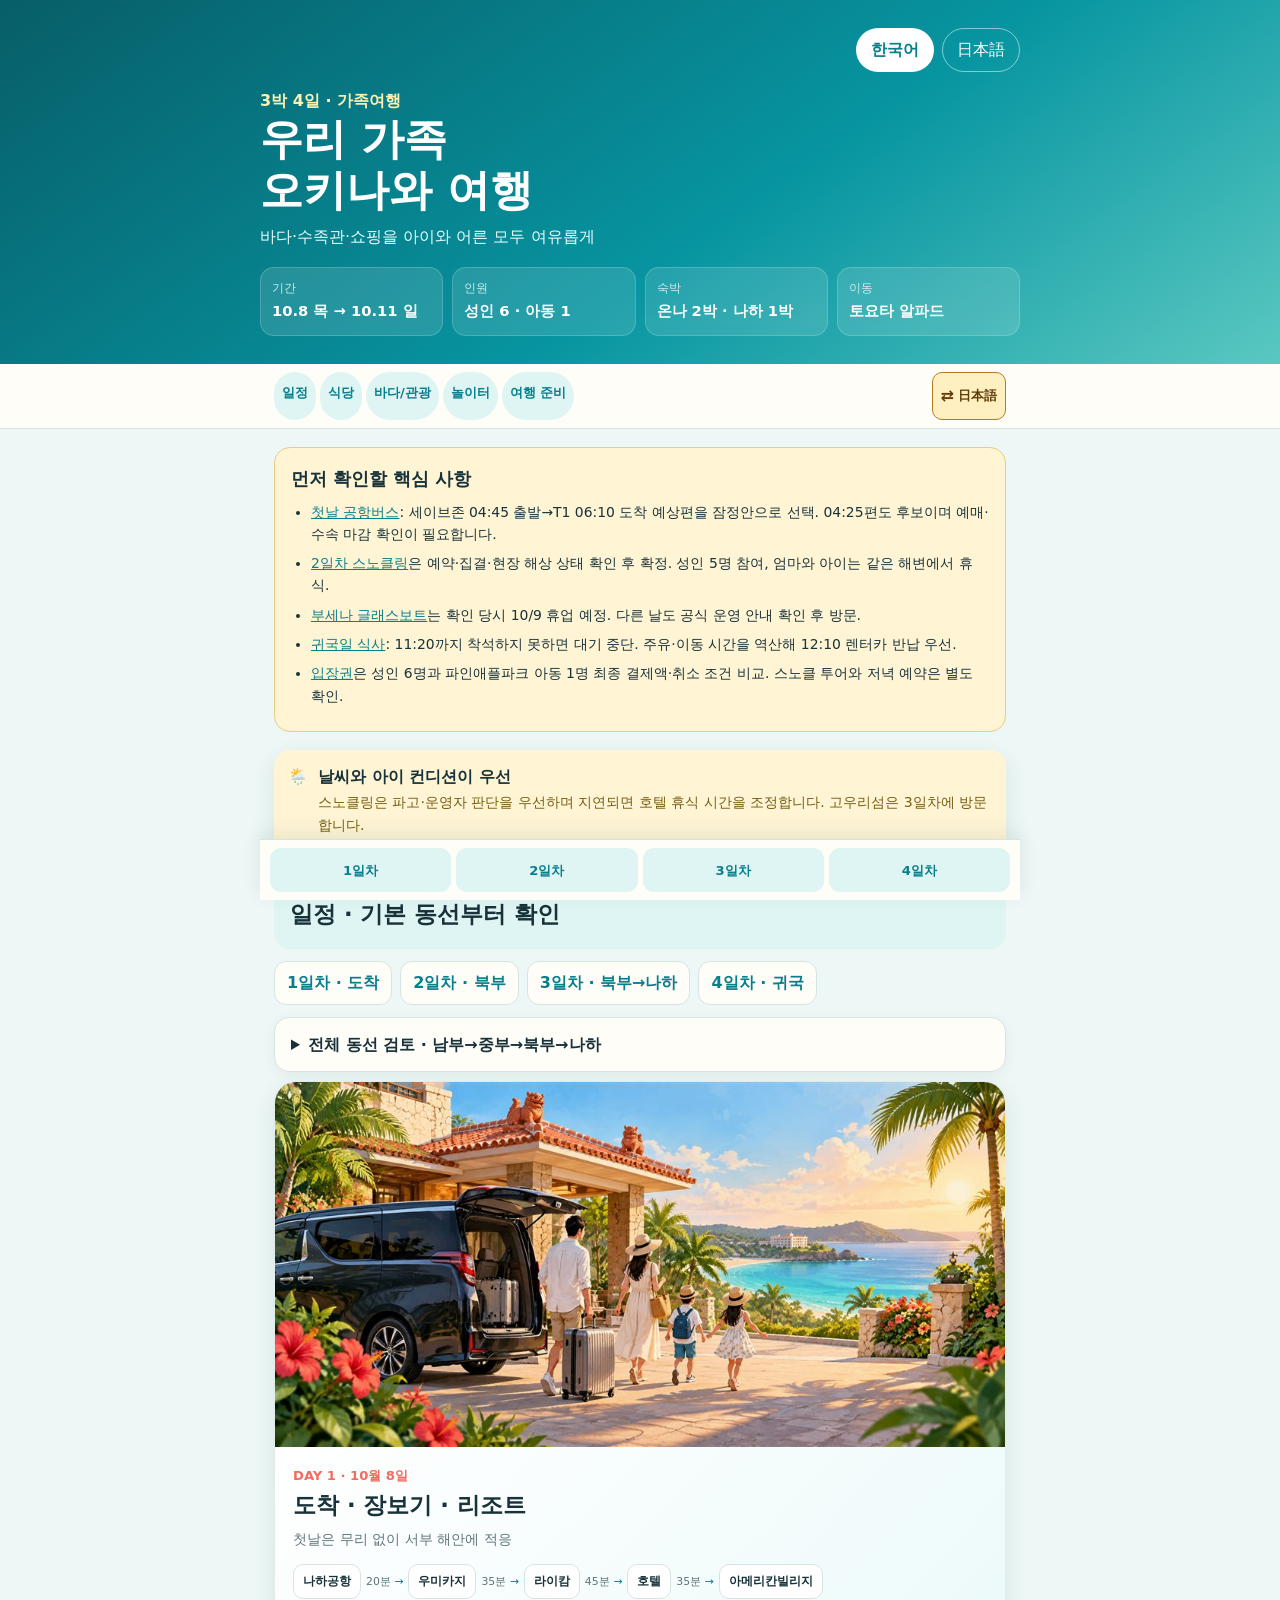
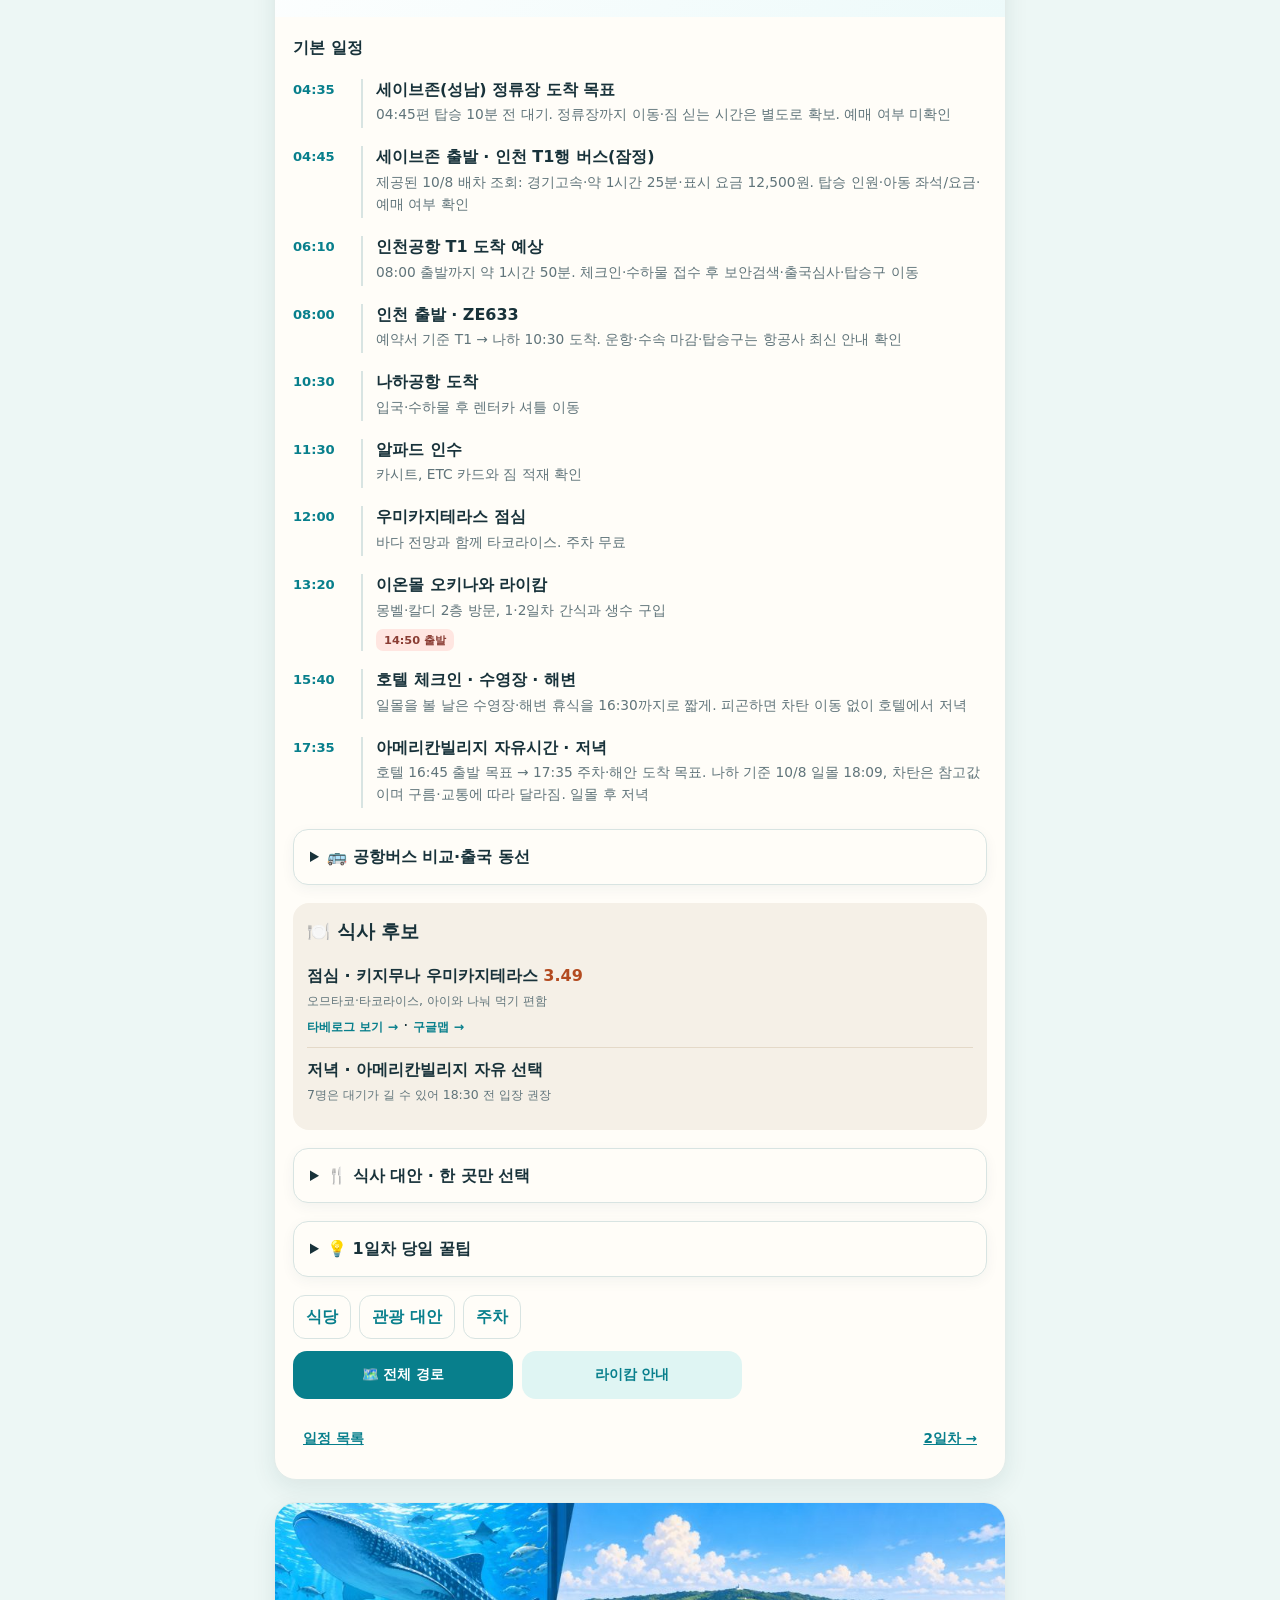
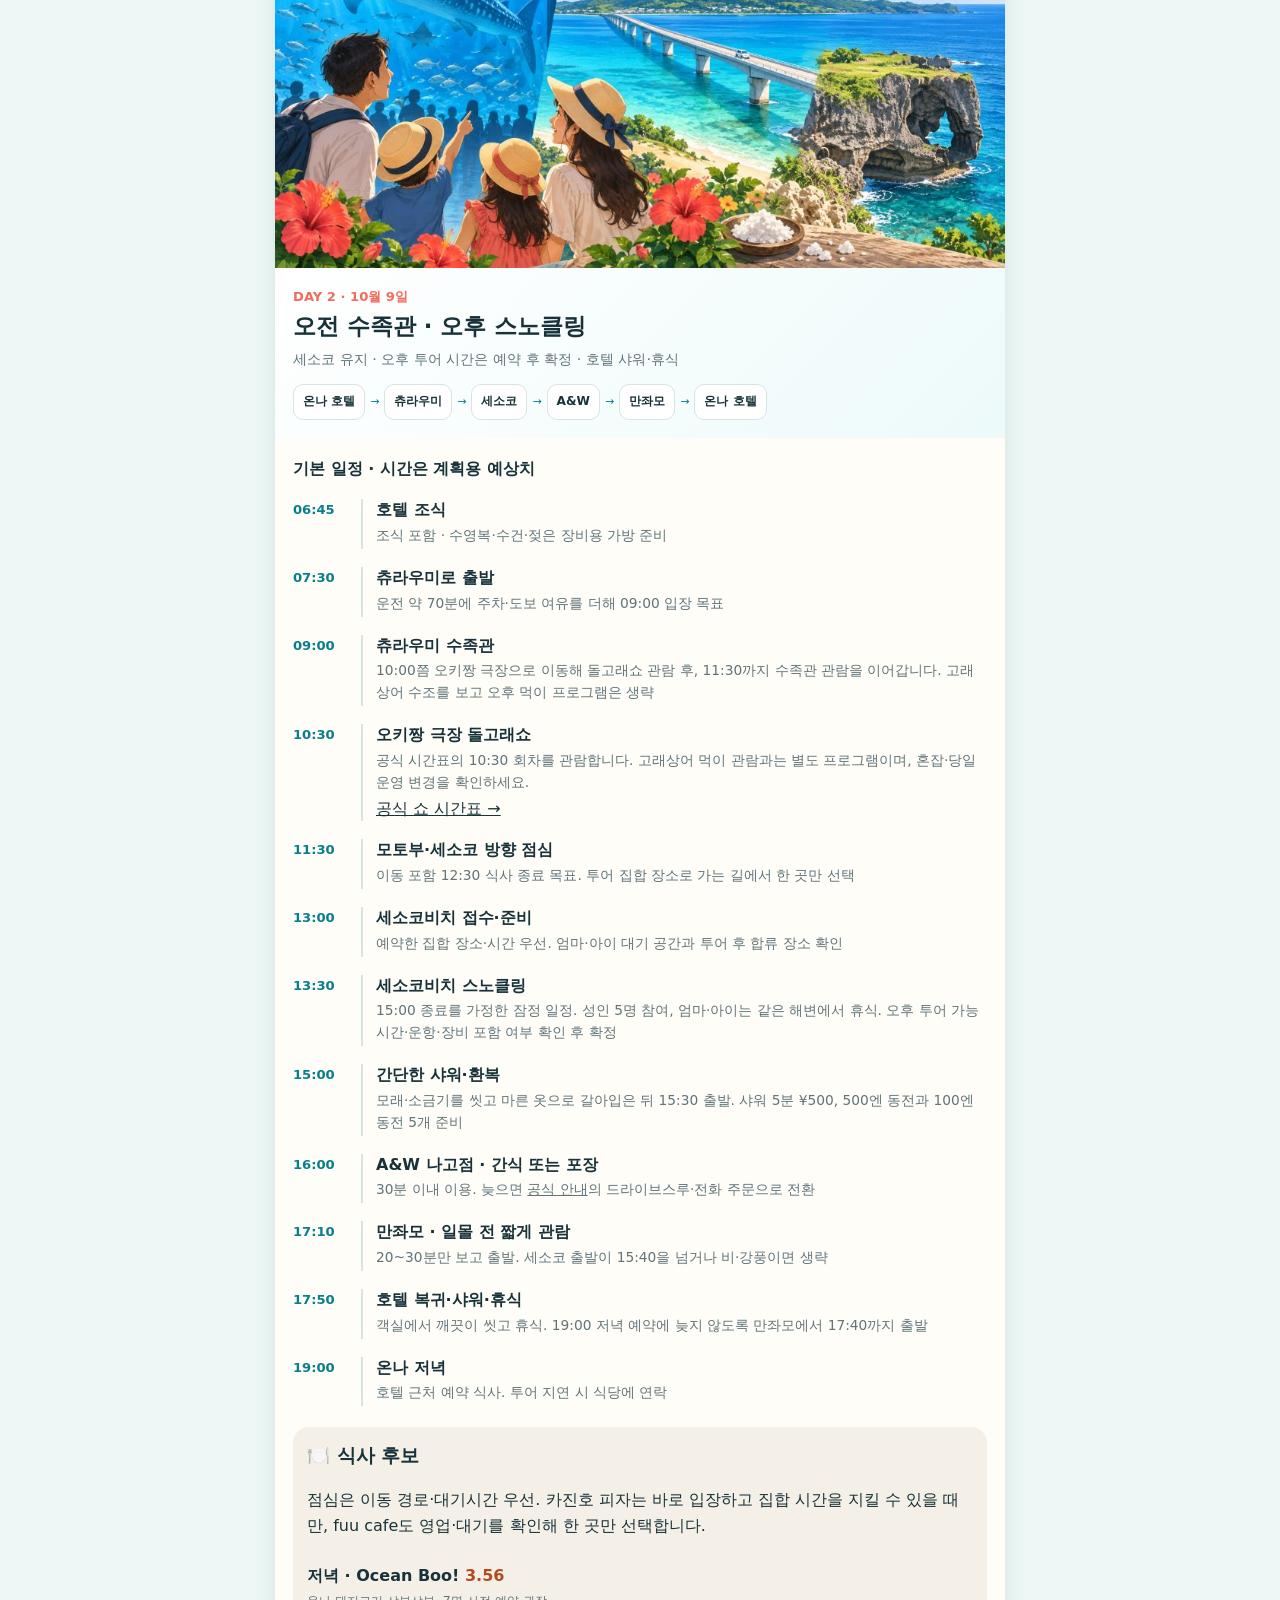
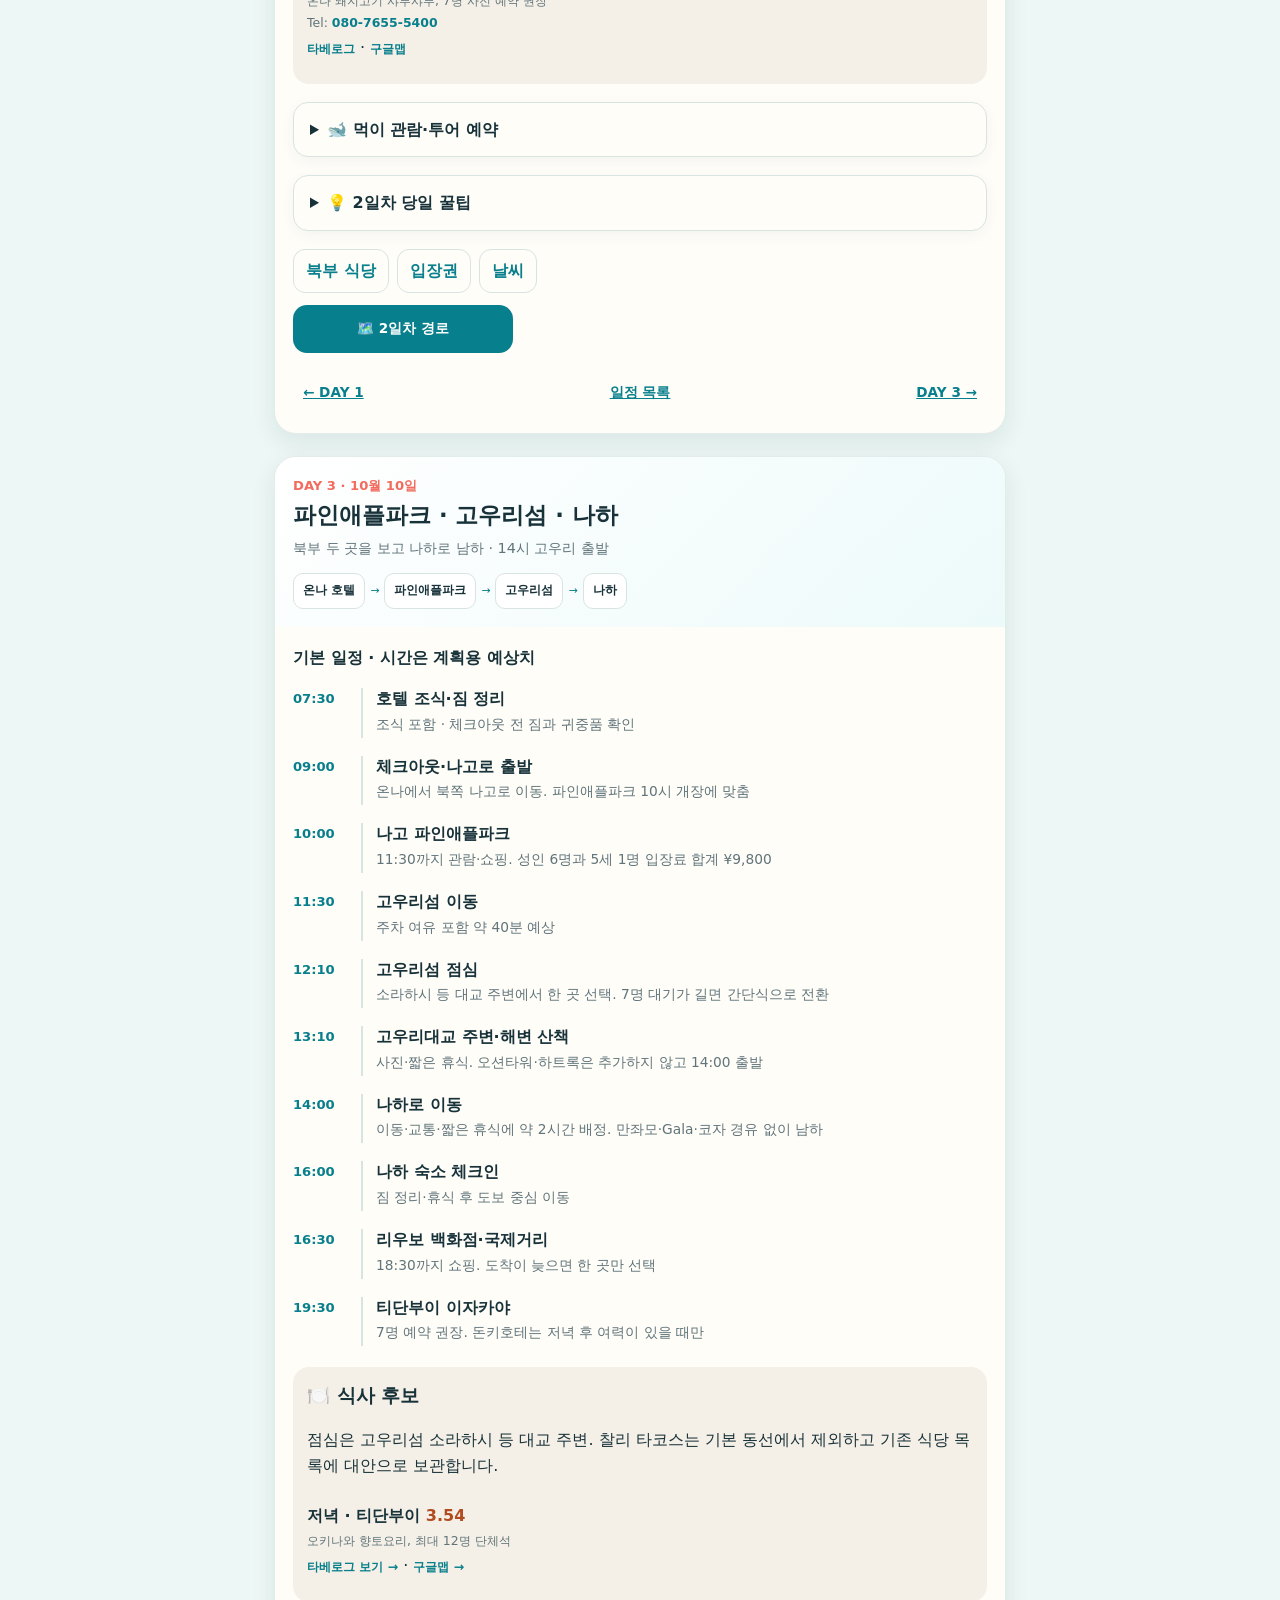
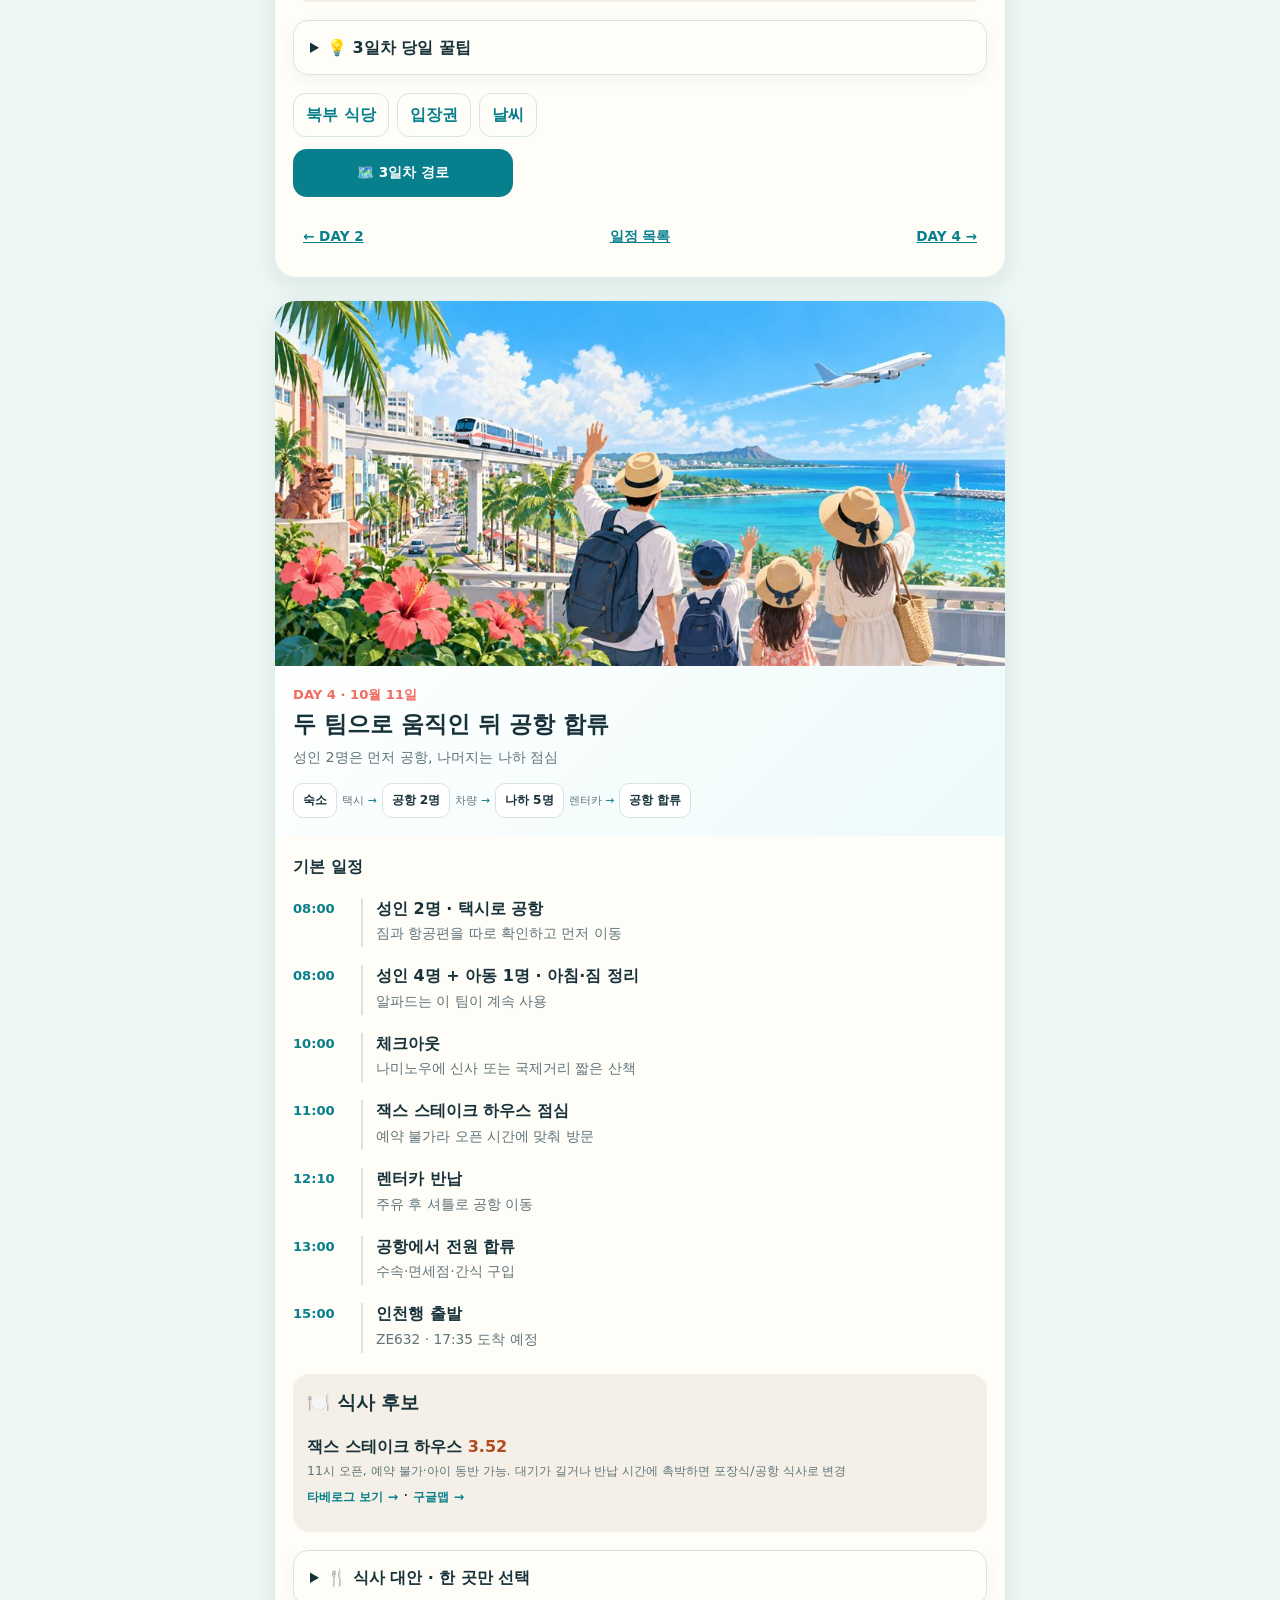
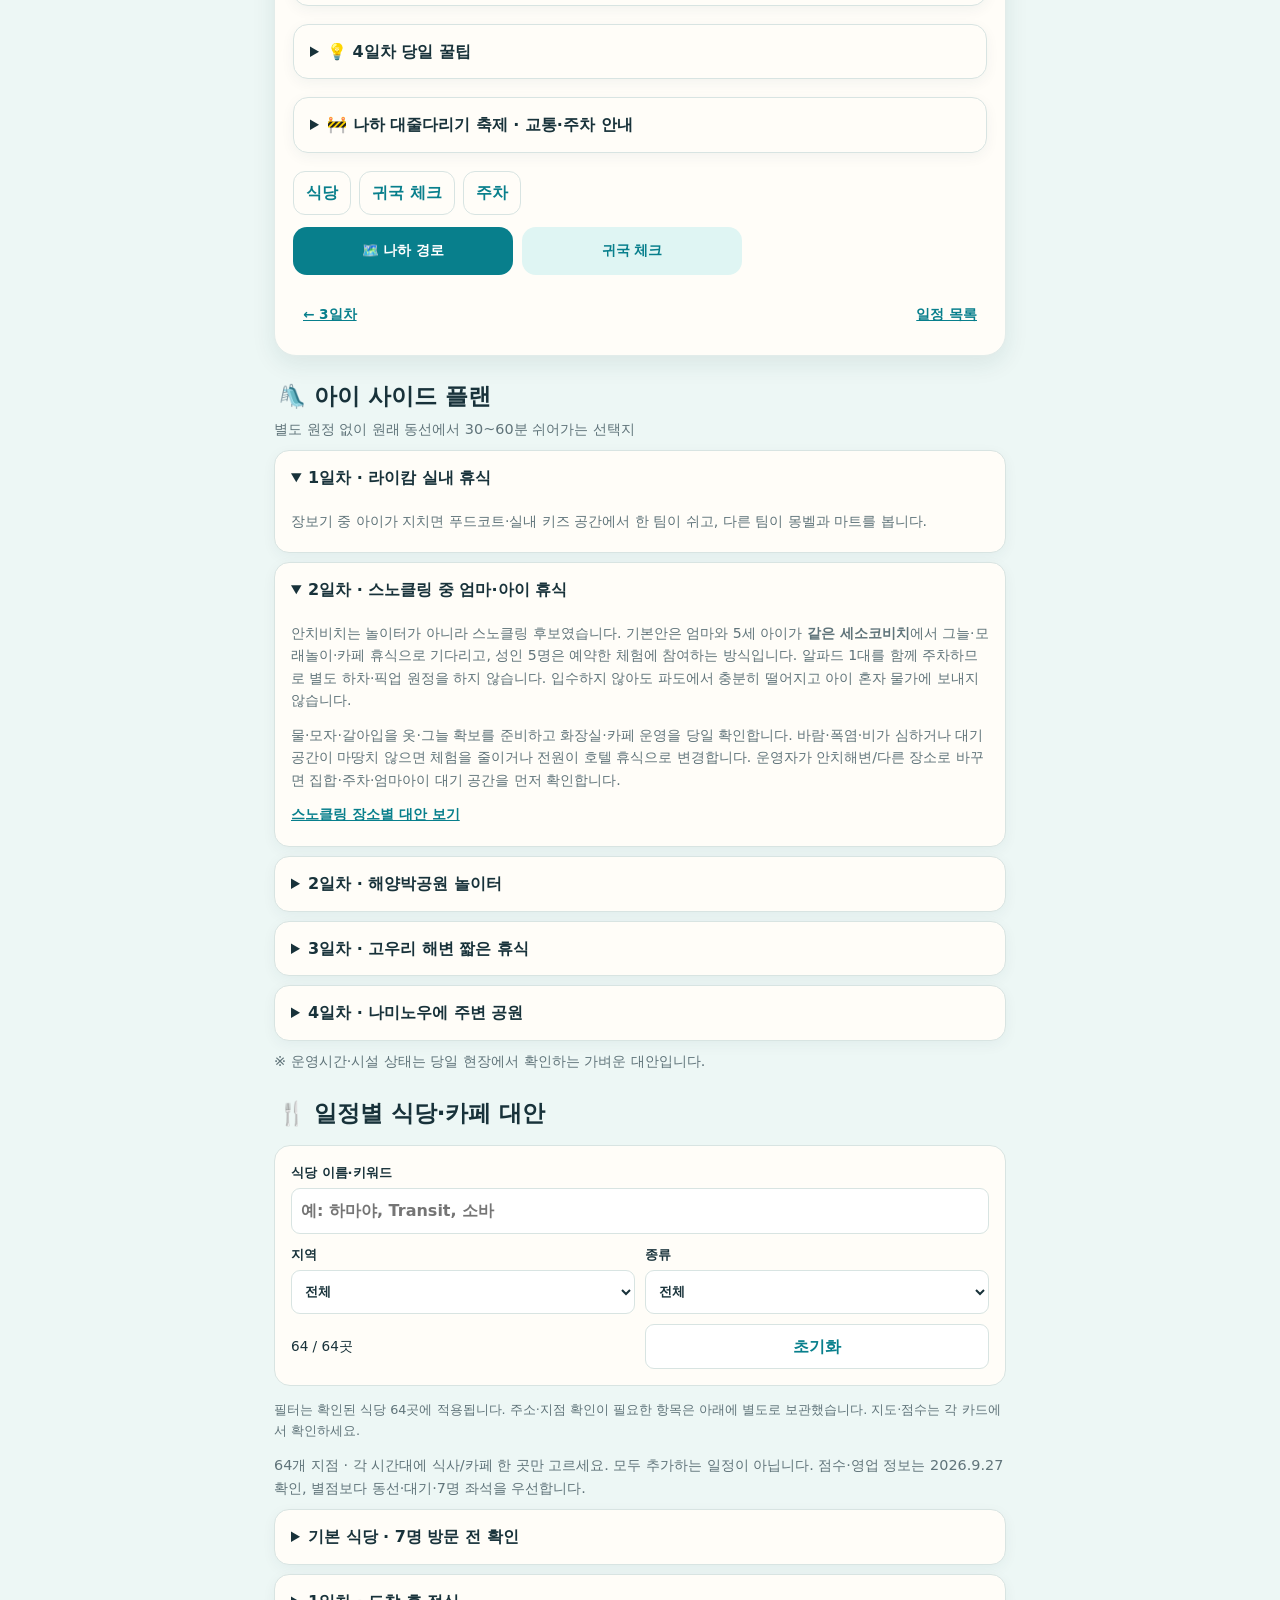
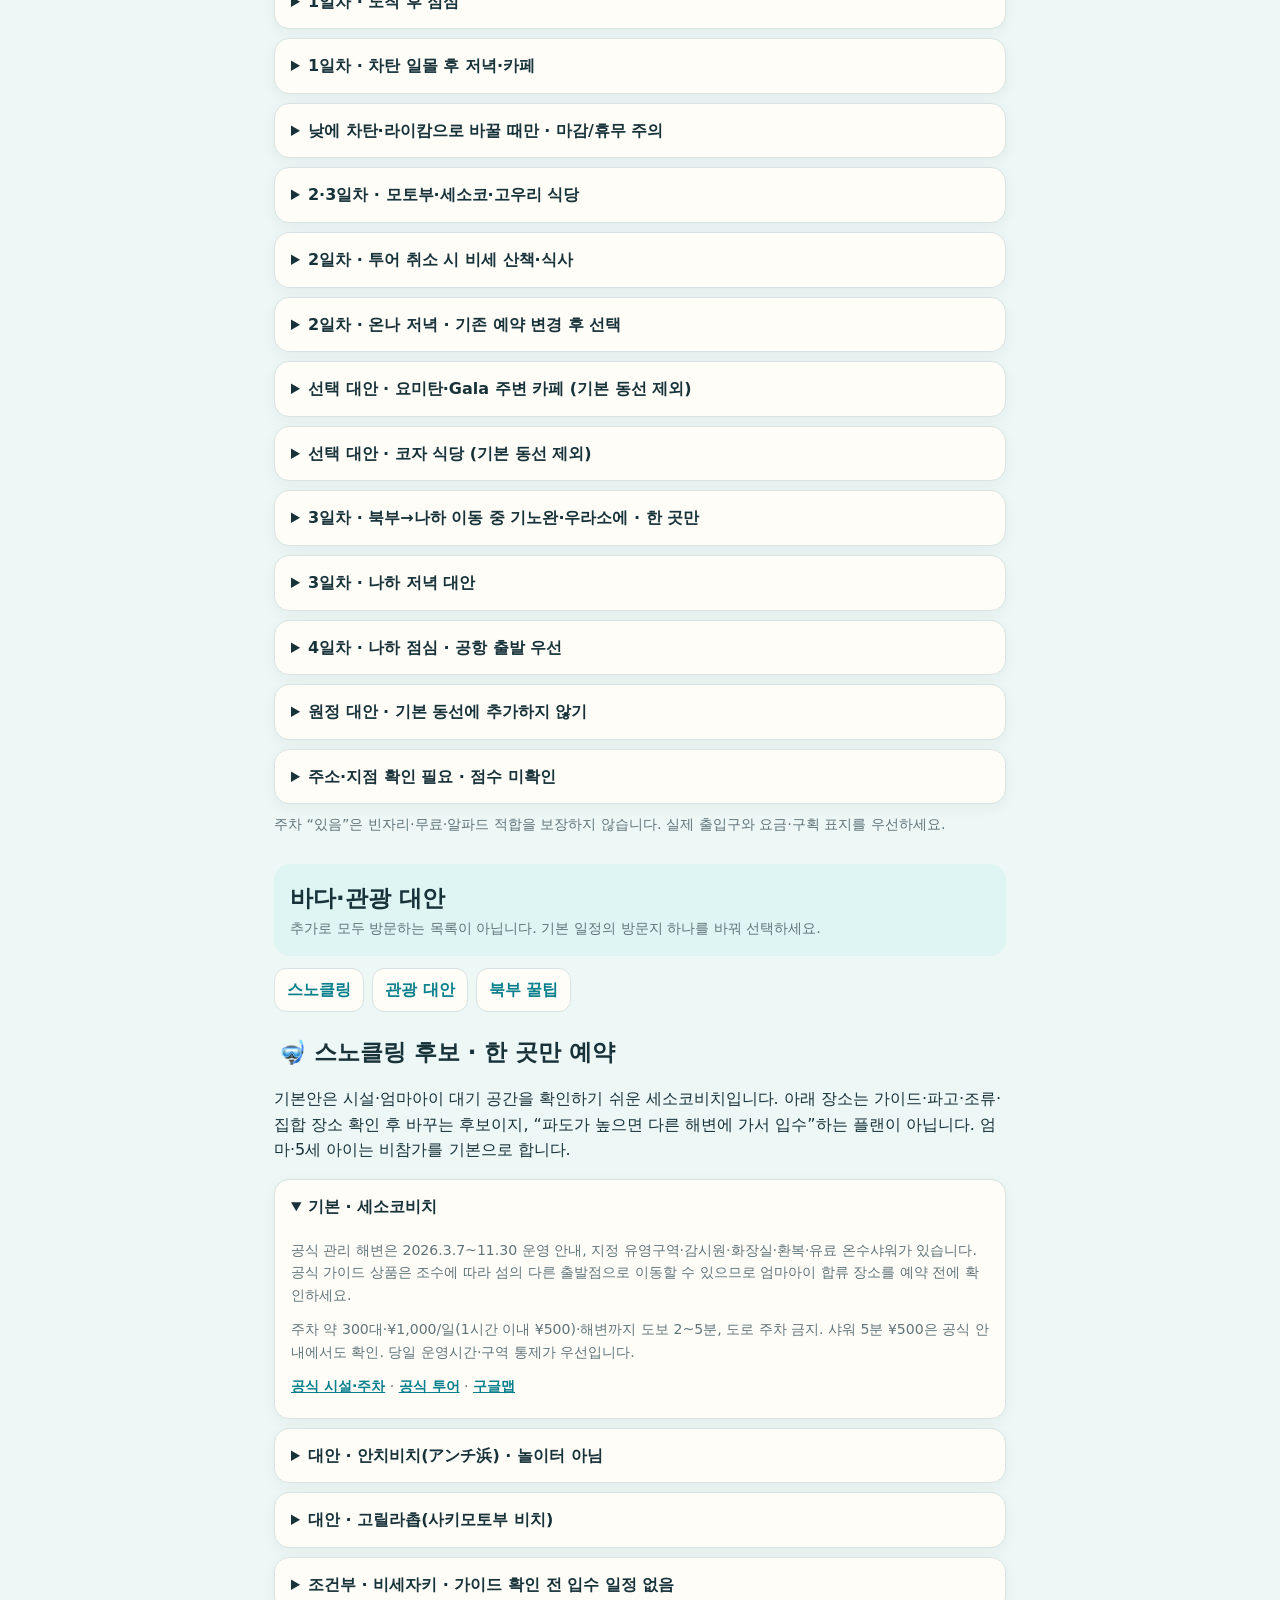
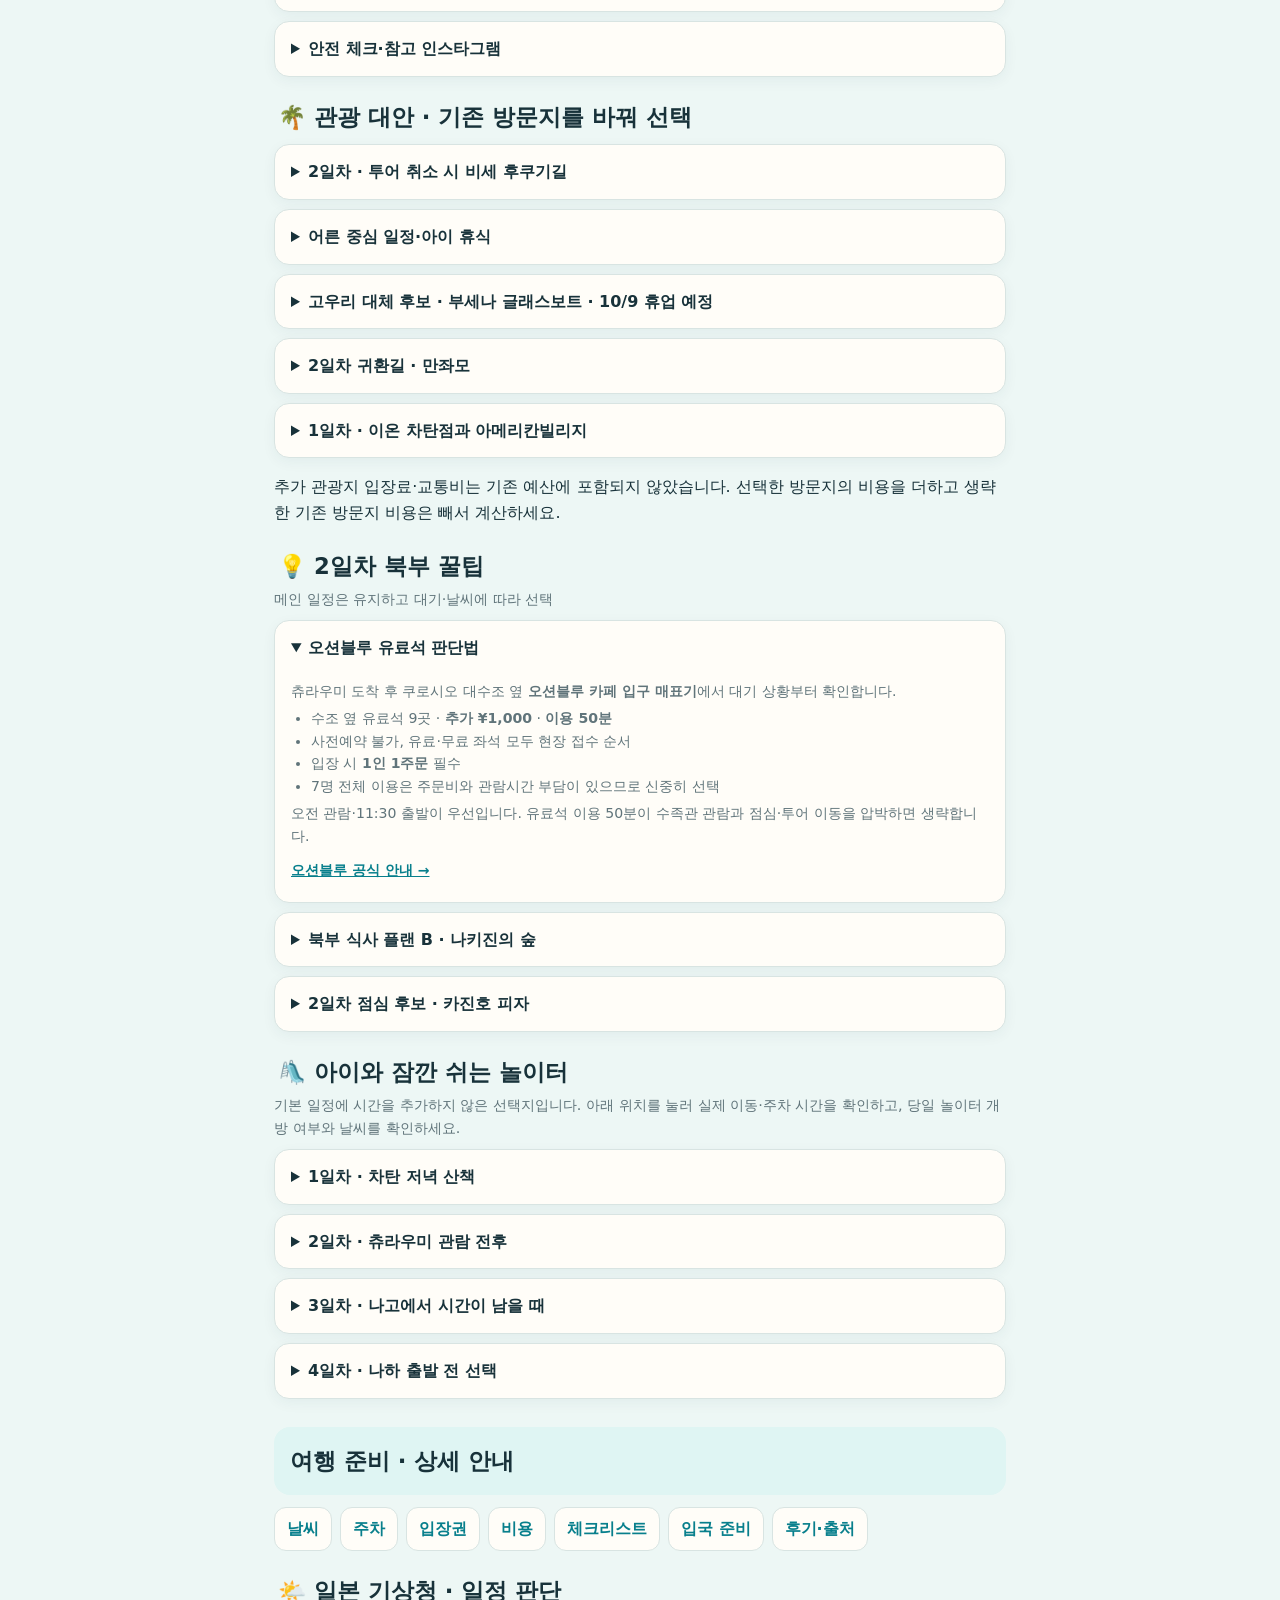
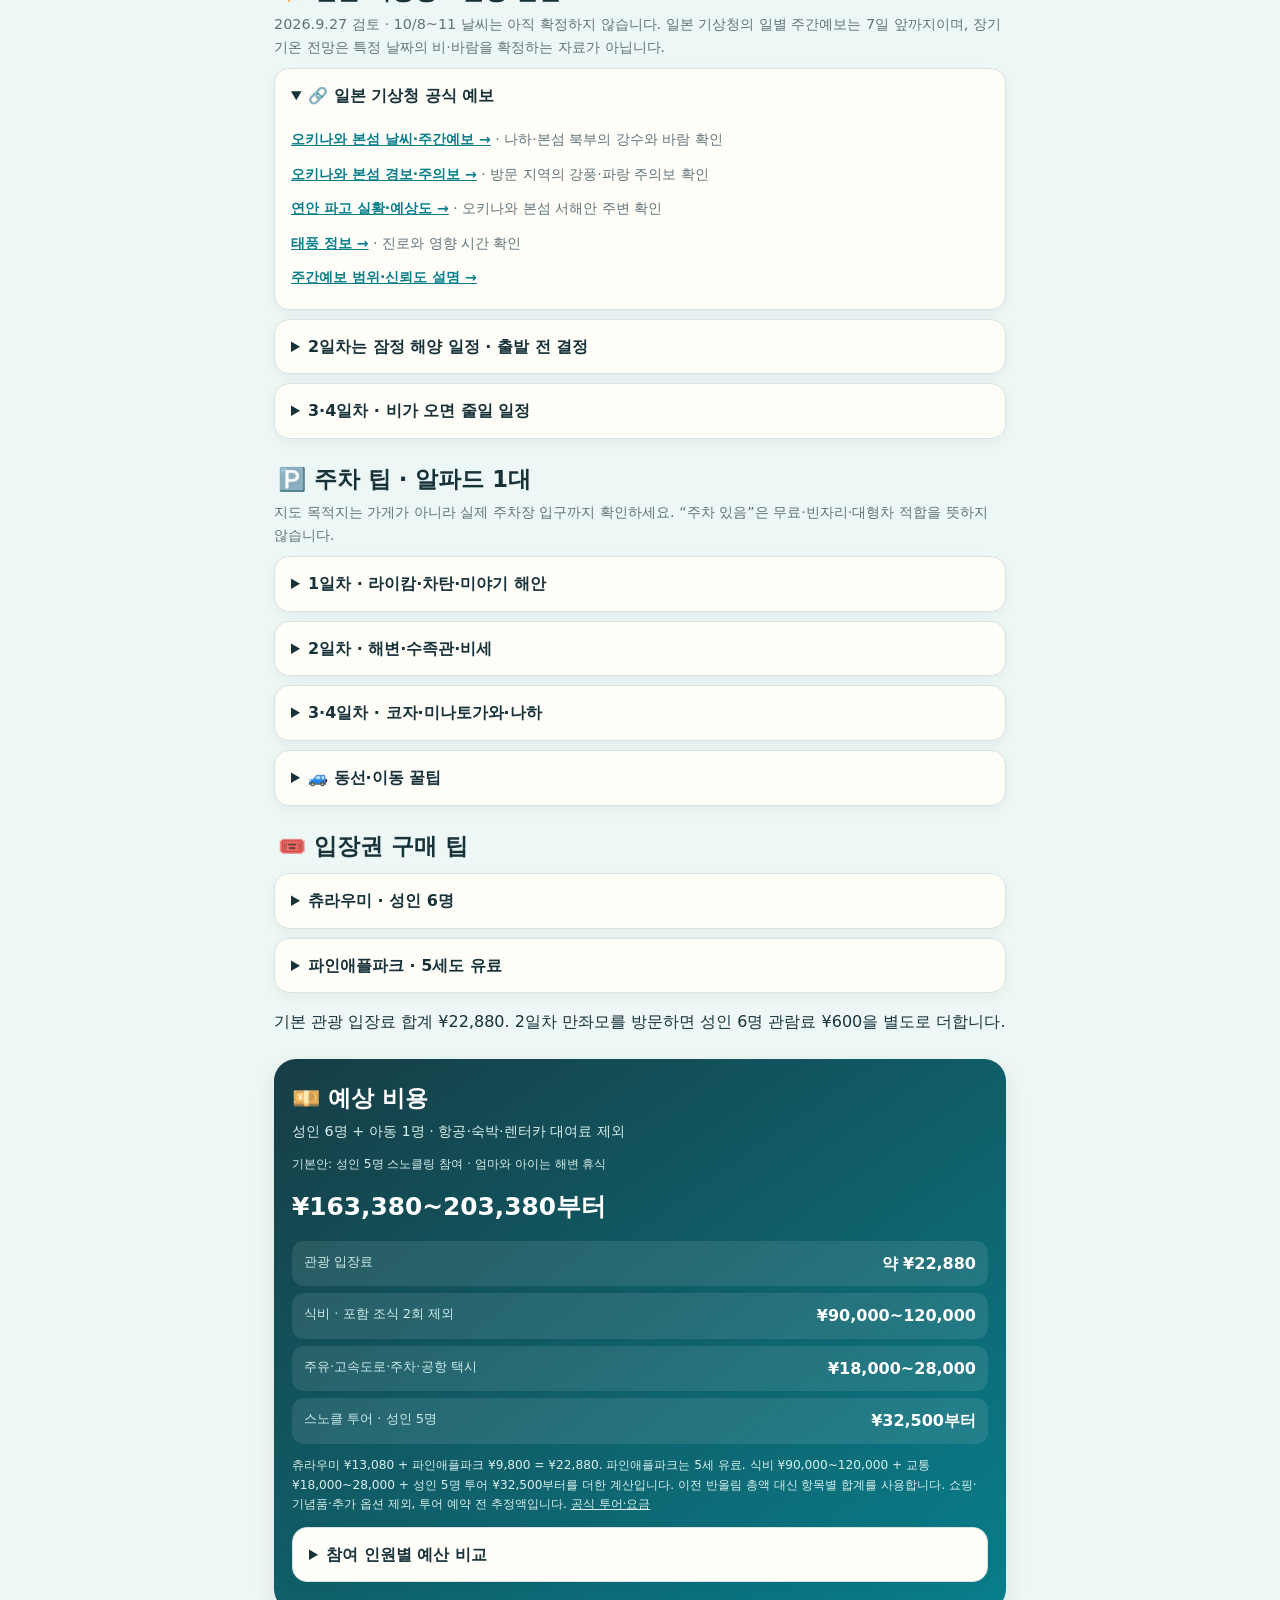
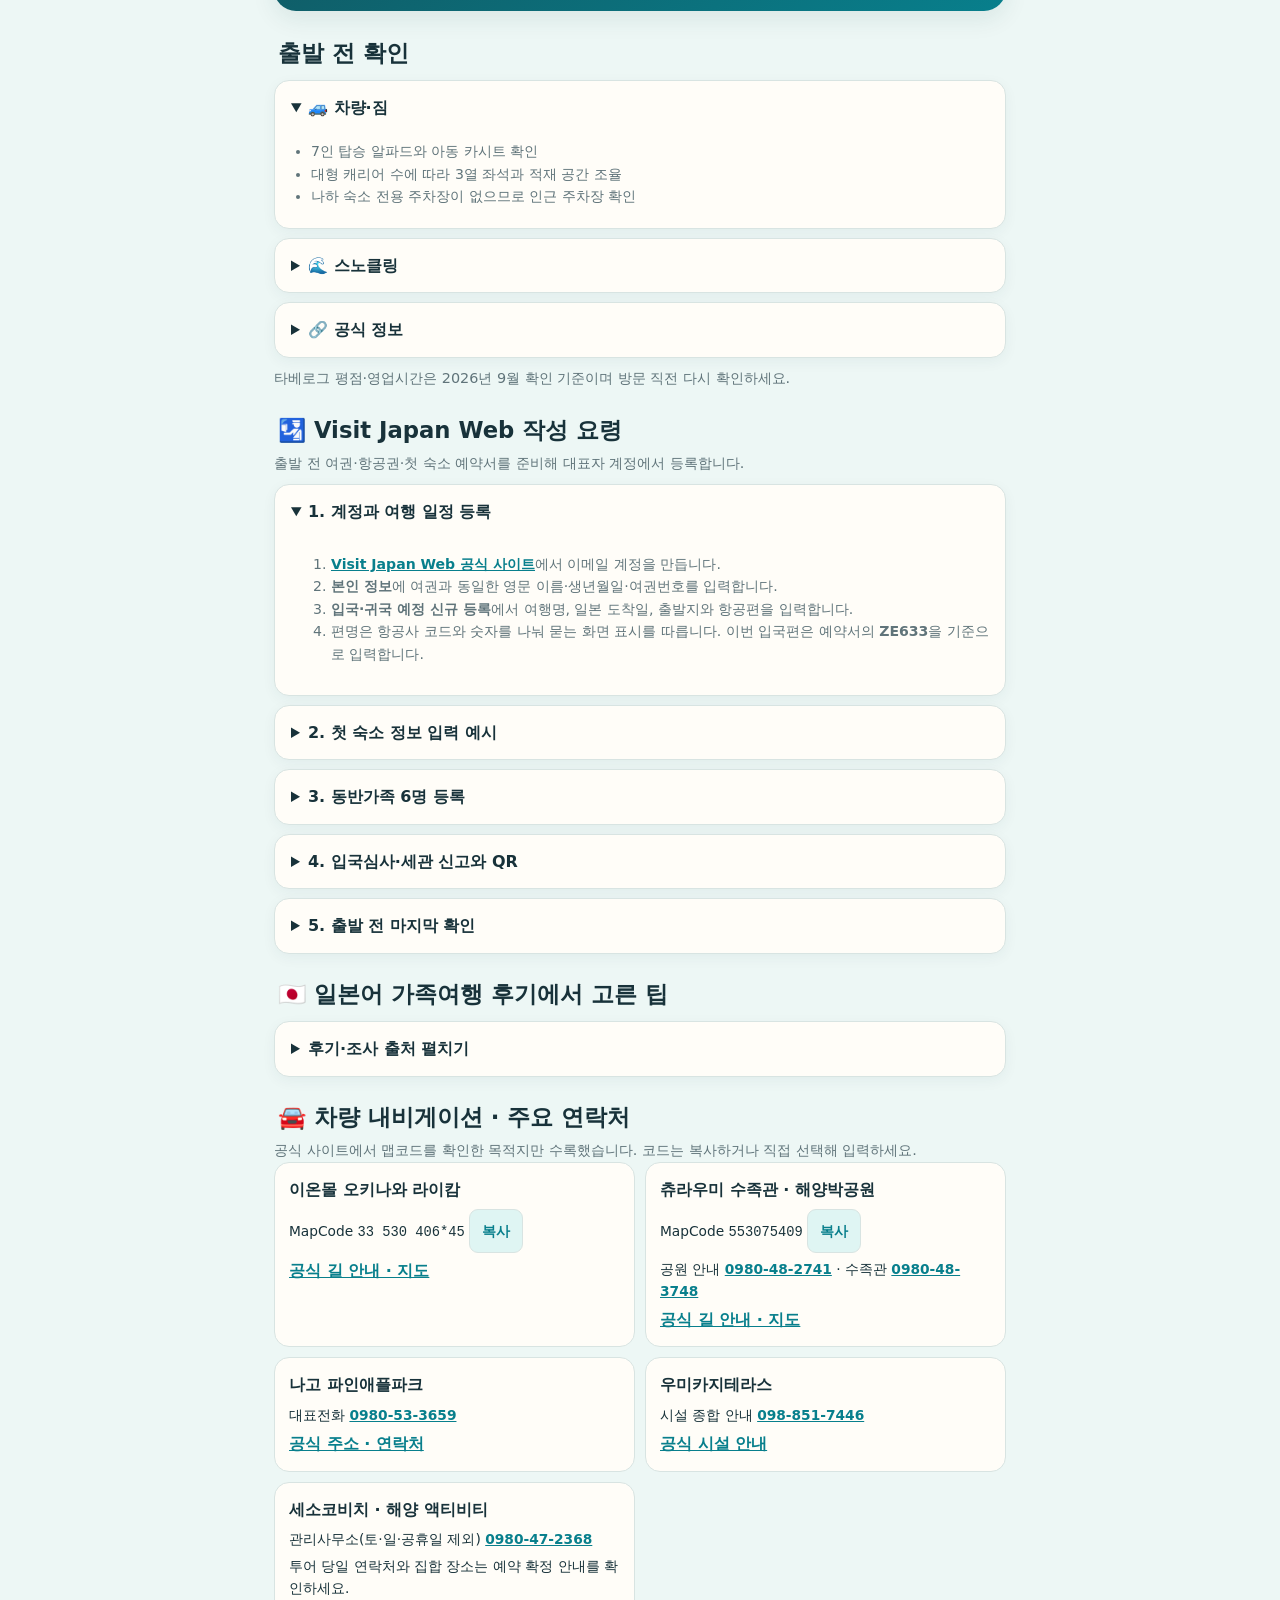
==== commit 1876886f: "Update Okinawa itinerary routes and festival guidance" ====
--- a/index.html
+++ b/index.html
@@ -5,9 +5,9 @@
 <header class="hero"><div><nav class="language-switch" aria-label="언어 선택"><a href="./index.html" lang="ko" hreflang="ko" aria-current="page">한국어</a><a href="./ja.html" lang="ja" hreflang="ja">日本語</a></nav><p class="eyebrow">3박 4일 · 가족여행</p><h1>우리 가족<br>오키나와 여행</h1><p class="hero-copy">바다·수족관·쇼핑을 아이와 어른 모두 여유롭게</p><div class="facts"><div class="fact"><span>기간</span><strong>10.8 목 → 10.11 일</strong></div><div class="fact"><span>인원</span><strong>성인 6 · 아동 1</strong></div><div class="fact"><span>숙박</span><strong>온나 2박 · 나하 1박</strong></div><div class="fact"><span>이동</span><strong>토요타 알파드</strong></div></div></div></header>
 <nav class="day-nav" aria-label="주 메뉴"><a href="#itinerary">일정</a><a href="#food-options">식당</a><a href="#sea-options">바다/관광</a><a href="#playgrounds">놀이터</a><a href="#travel-prep">여행 준비</a><a class="nav-language" href="./ja.html" lang="ja" hreflang="ja" aria-label="일본어로 전환">日本語</a></nav><main><section class="key-checks" id="key-checks"><h2>먼저 확인할 핵심 사항</h2><ul><li><a href="#day1">첫날 공항버스</a>: 세이브존 04:45 출발→T1 06:10 도착 예상편을 잠정안으로 선택. 04:25편도 후보이며 예매·수속 마감 확인이 필요합니다.</li><li><a href="#day2">2일차 스노클링</a>은 예약·집결·현장 해상 상태 확인 후 확정. 성인 5명 참여, 엄마와 아이는 같은 해변에서 휴식.</li><li><a href="#nearby-options">부세나 글래스보트</a>는 확인 당시 10/9 휴업 예정. 다른 날도 공식 운영 안내 확인 후 방문.</li><li><a href="#day4">귀국일 식사</a>: 11:20까지 착석하지 못하면 대기 중단. 주유·이동 시간을 역산해 12:10 렌터카 반납 우선.</li><li><a href="#ticket-tips">입장권</a>은 성인 6명과 파인애플파크 아동 1명 최종 결제액·취소 조건 비교. 스노클 투어와 저녁 예약은 별도 확인.</li></ul></section><aside class="notice"><span>🌦️</span><div><b>날씨와 아이 컨디션이 우선</b><p>스노클링은 파고·운영자 판단을 우선하며 지연되면 호텔 휴식 시간을 조정합니다. 고우리섬은 3일차에 방문합니다.</p></div></aside><div class="section-intro" id="itinerary"><h2>일정 · 기본 동선부터 확인</h2></div><nav class="jump-links" aria-label="관련 상세 안내"><a href="#day1">1일차 · 도착</a><a href="#day2">2일차 · 북부</a><a href="#day3">3일차 · 북부→나하</a><a href="#day4">4일차 · 귀국</a></nav><details><summary>전체 동선 검토 · 남부→중부→북부→나하</summary><div class="detail"><p>공항·우미카지(남부) → 라이캄·차탄(중부) → 온나 숙박과 북부 관광 → 나하 순서입니다. 온나도 지역 구분상 북부입니다.</p><p>1일차에는 호텔에서 차탄을 왕복하고, 2일차에는 츄라우미·세소코에서 온나로 돌아옵니다. 3일차에 나고·고우리로 다시 북상합니다.</p><p>온나 2박과 물놀이 후 객실 샤워·휴식을 우선한 동선입니다. 3일차 고우리 이후에는 만좌모·Gala·코자에 들르지 않고 나하로 갑니다. 이동시간은 교통·주차에 따라 달라집니다.</p></div></details><section class="day" id="day1"><img class="day-image" src="assets/day-1.jpg" alt="오키나와 리조트에 도착하는 가족 여행 그림" width="960" height="480" loading="lazy"><div class="day-head"><p class="day-kicker">DAY 1 · 10월 8일</p><h2>도착 · 장보기 · 리조트</h2><p class="day-summary">첫날은 무리 없이 서부 해안에 적응</p><div class="route"><span class="place">나하공항</span><span class="drive">20분</span><span class="place">우미카지</span><span class="drive">35분</span><span class="place">라이캄</span><span class="drive">45분</span><span class="place">호텔</span><span class="drive">35분</span><span class="place">아메리칸빌리지</span></div></div><h3 class="timeline-heading">기본 일정</h3><ol class="timeline"><li class="slot"><time class="time">04:35</time><div class="event"><strong>세이브존(성남) 정류장 도착 목표</strong><p>04:45편 탑승 10분 전 대기. 정류장까지 이동·짐 싣는 시간은 별도로 확보. 예매 여부 미확인</p></div></li><li class="slot"><time class="time">04:45</time><div class="event"><strong>세이브존 출발 · 인천 T1행 버스(잠정)</strong><p>제공된 10/8 배차 조회: 경기고속·약 1시간 25분·표시 요금 12,500원. 탑승 인원·아동 좌석/요금·예매 여부 확인</p></div></li><li class="slot"><time class="time">06:10</time><div class="event"><strong>인천공항 T1 도착 예상</strong><p>08:00 출발까지 약 1시간 50분. 체크인·수하물 접수 후 보안검색·출국심사·탑승구 이동</p></div></li><li class="slot"><time class="time">08:00</time><div class="event"><strong>인천 출발 · ZE633</strong><p>예약서 기준 T1 → 나하 10:30 도착. 운항·수속 마감·탑승구는 항공사 최신 안내 확인</p></div></li>
 <li class="slot"><time class="time">10:30</time><div class="event"><strong>나하공항 도착</strong><p>입국·수하물 후 렌터카 셔틀 이동</p></div></li><li class="slot"><time class="time">11:30</time><div class="event"><strong>알파드 인수</strong><p>카시트, ETC 카드와 짐 적재 확인</p></div></li><li class="slot"><time class="time">12:00</time><div class="event"><strong>우미카지테라스 점심</strong><p>바다 전망과 함께 타코라이스. 주차 무료</p></div></li><li class="slot"><time class="time">13:20</time><div class="event"><strong>이온몰 오키나와 라이캄</strong><p>몽벨·칼디 2층 방문, 1·2일차 간식과 생수 구입</p><span class="tag">14:50 출발</span></div></li><li class="slot"><time class="time">15:40</time><div class="event"><strong>호텔 체크인 · 수영장 · 해변</strong><p>일몰을 볼 날은 수영장·해변 휴식을 16:30까지로 짧게. 피곤하면 차탄 이동 없이 호텔에서 저녁</p></div></li><li class="slot"><time class="time">17:35</time><div class="event"><strong>아메리칸빌리지 자유시간 · 저녁</strong><p>호텔 16:45 출발 목표 → 17:35 주차·해안 도착 목표. 나하 기준 10/8 일몰 18:09, 차탄은 참고값이며 구름·교통에 따라 달라짐. 일몰 후 저녁</p></div></li></ol>
-<details><summary>🚌 공항버스 비교·출국 동선</summary><div class="detail"><p><b>잠정 선택: 세이브존 04:45 출발 → T1 06:10 도착 예상</b>(조회 화면 표시 요금 12,500원). 세이브존 정류장까지 이동은 별도입니다.</p><p>더 이른 세이브존 04:25편은 05:50 도착 예상, 표시 요금 12,500원입니다. 포레스티아 서문 05:10편은 06:40 도착 예상, 11,900원입니다.</p><p>시각·요금은 조회 당시 기준이며 예매는 확인되지 않았습니다. 항공사 체크인 마감 시각도 확인하세요. 국내 버스비는 엔화 여행 예산에서 제외합니다.</p></div></details><div class="food"><h3>🍽️ 식사 후보</h3><div class="pick"><strong>점심 · 키지무나 우미카지테라스 <span class="score">3.49</span></strong><p>오므타코·타코라이스, 아이와 나눠 먹기 편함</p><a href="https://tabelog.com/okinawa/A4701/A470103/47016227/" target="_blank" rel="noopener">타베로그 보기 →</a> · <a href="https://www.google.com/maps/search/?api=1&amp;query=%E3%81%8D%E3%81%98%E3%82%80%E3%81%AA%E3%81%81%20%E3%82%A6%E3%83%9F%E3%82%AB%E3%82%B8%E3%83%86%E3%83%A9%E3%82%B9%E5%BA%97%20%E6%B2%96%E7%B8%84%E7%9C%8C%20%E8%B1%8A%E8%A6%8B%E5%9F%8E%E5%B8%82%E7%80%AC%E9%95%B7174-6%20%E3%82%A6%E3%83%9F%E3%82%AB%E3%82%B8%E3%83%86%E3%83%A9%E3%82%B9" target="_blank" rel="noopener">구글맵 →</a></div><div class="pick"><strong>저녁 · 아메리칸빌리지 자유 선택</strong><p>7명은 대기가 길 수 있어 18:30 전 입장 권장</p></div></div><details><summary>🍴 식사 대안 · 한 곳만 선택</summary><div class="detail"><p>일몰 후 저녁은 HAN’S·돈카츠타로·KISEKI·MEXICO 중 한 곳, 커피는 지바고 로스터리 또는 샌프란시스코 중 한 곳만. Transit은 미야기 해안으로 장소를 바꿀 때 선택합니다. 하마야·King Side는 낮 영업이라 현재 일몰 후 일정에 넣지 않습니다.</p><p><a href="#food-d1evening">점수·구글맵·주차 상세 보기 →</a></p></div></details><details><summary>💡 1일차 당일 꿀팁</summary><div class="detail"><ul><li>우미카지테라스는 섬 내 무료주차장을 이용하고 식당별 영업시간은 입장 전에 확인합니다.</li><li>라이캄 주차는 무료이며 <b>몽벨은 2층</b>입니다. 칼디도 2층이며, 마트는 몰 안내에서 층을 확인한 뒤 팀을 나누면 빠릅니다.</li><li>리잔 도착 시 로비에서 짐과 가족을 먼저 내리고 주차하며, 발급받은 주차권은 연박 동안 보관합니다.</li><li>아메리칸빌리지는 <b>차탄초 공영주차장</b>(미하마 공공주차장 무료)을 후보로, 만차면 피셔리나 공공주차장(2시간 무료·하루 최대 ¥400 안내)을 확인합니다. 각 구획 표지를 우선하고 쇼핑몰 주차로 외부 관광만 하지 않습니다。</li><li>일몰을 보려면 호텔 16:45 출발·해안 17:35 도착을 목표로 주차 여유를 둡니다. 10/8 일몰 18:09는 나하 기준 참고값이며 차탄·날씨에 따라 차이가 있습니다. <a href="https://eco.mtk.nao.ac.jp/koyomi/dni/2026/s4810.html" target="_blank" rel="noopener">국립천문대 일몰표</a></li><li><a href="https://map.kaldi.co.jp/kaldi/detailMap?%3Baccmd=0&amp;account=kaldi&amp;adr=47&amp;bid=379&amp;pgret=2" target="_blank" rel="noopener">칼디 라이캄점 공식 안내 · 2층</a></li></ul><p><a href="https://blog.naver.com/barond1231/224398605699" target="_blank" rel="noopener">개인 후기 · 우미카지 2026.9.2 →</a> · <a href="https://blog.naver.com/alstjsdl0831/224384374365" target="_blank" rel="noopener">라이캄 2026.8.20 →</a> · <a href="https://blog.naver.com/joyandjenny/224422004364" target="_blank" rel="noopener">주차 2026.9.24 →</a></p></div></details><nav class="jump-links day-links" aria-label="관련 상세 안내"><a href="#food-d1evening">식당</a><a href="#nearby-options">관광 대안</a><a href="#parking-tips">주차</a></nav><div class="actions"><a class="action" href="https://www.google.com/maps/dir/?api=1&origin=Naha+Airport&destination=Rizzan+Sea-Park+Hotel+Tancha+Bay&waypoints=Umikaji+Terrace%7CAEON+MALL+Okinawa+Rycom%7CRizzan+Sea-Park+Hotel+Tancha+Bay%7CAmerican+Village+Okinawa&travelmode=driving" target="_blank" rel="noopener">🗺️ 전체 경로</a><a class="action secondary" href="https://kr.aeonmall.global/mall/okinawarycom" target="_blank" rel="noopener">라이캄 안내</a></div><nav class="day-pager" aria-label="날짜 이동"><a href="#itinerary">일정 목록</a><a href="#day2">2일차 →</a></nav></section><section class="day" id="day2"><img class="day-image" src="assets/day-2-v2.jpg" alt="오키나와 바다와 수족관 여행 이미지" width="960" height="480" loading="lazy"><div class="day-head"><p class="day-kicker">DAY 2 · 10월 9일</p><h2>오전 수족관 · 오후 스노클링</h2><p class="day-summary">세소코 유지 · 오후 투어 시간은 예약 후 확정 · 호텔 샤워·휴식</p><div class="route"><span class="place">온나 호텔</span><span class="drive"></span><span class="place">츄라우미</span><span class="drive"></span><span class="place">세소코</span><span class="drive"></span><span class="place">온나 호텔</span></div></div><h3 class="timeline-heading">기본 일정 · 시간은 계획용 예상치</h3><ol class="timeline"><li class="slot"><time class="time">06:45</time><div class="event"><strong>호텔 조식</strong><p>조식 포함 · 수영복·수건·젖은 장비용 가방 준비</p></div></li><li class="slot"><time class="time">07:30</time><div class="event"><strong>츄라우미로 출발</strong><p>운전 약 70분에 주차·도보 여유를 더해 09:00 입장 목표</p></div></li><li class="slot"><time class="time">09:00</time><div class="event"><strong>츄라우미 수족관</strong><p>10:00쯤 오키짱 극장으로 이동해 돌고래쇼 관람 후, 11:30까지 수족관 관람을 이어갑니다. 고래상어 수조를 보고 오후 먹이 프로그램은 생략</p></div></li><li class="slot"><time class="time">10:30</time><div class="event"><strong>오키짱 극장 돌고래쇼</strong><p>공식 시간표의 10:30 회차를 관람합니다. 고래상어 먹이 관람과는 별도 프로그램이며, 혼잡·당일 운영 변경을 확인하세요.</p><a href="https://oki-park.jp/kaiyohaku/inst/77/129" target="_blank" rel="noopener">공식 쇼 시간표 →</a></div></li><li class="slot"><time class="time">11:30</time><div class="event"><strong>모토부·세소코 방향 점심</strong><p>이동 포함 12:30 식사 종료 목표. 투어 집합 장소로 가는 길에서 한 곳만 선택</p></div></li><li class="slot"><time class="time">13:00</time><div class="event"><strong>세소코비치 접수·준비</strong><p>예약한 집합 장소·시간 우선. 엄마·아이 대기 공간과 투어 후 합류 장소 확인</p></div></li><li class="slot"><time class="time">13:30</time><div class="event"><strong>세소코비치 스노클링</strong><p>15:00 종료를 가정한 잠정 일정. 성인 5명 참여, 엄마·아이는 같은 해변에서 휴식. 오후 투어 가능 시간·운항·장비 포함 여부 확인 후 확정</p></div></li><li class="slot"><time class="time">15:00</time><div class="event"><strong>간단한 샤워·환복</strong><p>모래·소금기를 씻고 마른 옷으로 갈아입은 뒤 15:30 출발. 샤워 5분 ¥500, 500엔 동전과 100엔 동전 5개 준비</p></div></li><li class="slot"><time class="time">16:30</time><div class="event"><strong>호텔 복귀·샤워·휴식</strong><p>객실에서 깨끗이 씻고 휴식</p></div></li><li class="slot"><time class="time">19:00</time><div class="event"><strong>온나 저녁</strong><p>호텔 근처 예약 식사. 투어 지연 시 식당에 연락</p></div></li></ol><div class="food"><h3>🍽️ 식사 후보</h3><p>점심은 이동 경로·대기시간 우선. 카진호 피자는 바로 입장하고 집합 시간을 지킬 수 있을 때만, fuu cafe도 영업·대기를 확인해 한 곳만 선택합니다.</p><div class="pick"><strong>저녁 · Ocean Boo! <span class="score">3.56</span></strong><p>온나 돼지고기 샤부샤부, 7명 사전 예약 권장</p><p>Tel: <a href="tel:+818076555400">080-7655-5400</a></p><a href="https://tabelog.com/okinawa/A4703/A470303/47026142/" target="_blank" rel="noopener">타베로그</a> · <a href="https://www.google.com/maps/search/?api=1&amp;query=%E3%81%82%E3%81%90%E3%83%BC%E8%B1%9A%E3%81%97%E3%82%83%E3%81%B6%E3%81%97%E3%82%83%E3%81%B6%E5%B0%82%E9%96%80%E5%BA%97%E3%82%AA%E3%83%BC%E3%82%B7%E3%83%A3%E3%83%B3Boo%EF%BC%81%20%E6%81%A9%E7%B4%8D%E6%9D%91%E5%BA%97%20%E6%B2%96%E7%B8%84%E7%9C%8C%20%E6%81%A9%E7%B4%8D%E6%9D%91%E5%89%8D%E5%85%BC%E4%B9%8580%202F" target="_blank" rel="noopener">구글맵</a></div></div><details><summary>🐋 먹이 관람·투어 예약</summary><div class="detail"><p><b>오전 관람:</b> 고래상어가 있는 대수조를 봅니다. 09:30 먹이 관람은 만타입니다.</p><p><b>오후 일정:</b> 대수조 먹이 시간은 15:00·17:00입니다. 세소코 체험과 겹쳐 기본 일정에서는 제외합니다.</p><p><b>예약 전 확인:</b> 투어 시작·종료·집합 장소와 엄마·아이의 대기·합류 방법을 확인하세요. 먹이 일정은 당일 변경될 수 있습니다.</p><a href="https://churaumi.okinawa/program/aquarium/kuroshio/" target="_blank" rel="noopener">공식 먹이 시간</a> · <a href="https://www.sesokobeach.jp/activity/" target="_blank" rel="noopener">공식 투어</a></div></details><details><summary>💡 2일차 당일 꿀팁</summary><div class="detail"><p>츄라우미 P6·P7 주차·도보 여유를 확보하고 11:30 출발합니다. 점심 대기로 투어에 늦지 않도록 포장식도 고려합니다. 파고가 높거나 시설 미운영 시 스노클링은 취소하고 수족관 관람을 늘리거나 호텔에서 쉽니다.</p><p>공식 안내·개인 후기: <a href="https://blog.naver.com/anne230/224419029221" target="_blank" rel="noopener">세소코 / 瀬底</a> · <a href="https://blog.naver.com/choihj0228/224406523657" target="_blank" rel="noopener">츄라우미 / 美ら海</a> · <a href="https://blog.naver.com/hcolory/224393429461" target="_blank" rel="noopener">입장 / 入場</a> · <a href="https://blog.naver.com/jjjjj5698/224370403322" target="_blank" rel="noopener">세소코 참고 / 瀬底参考</a></p></div></details><nav class="jump-links day-links"><a href="#food-d2north">북부 식당</a><a href="#ticket-tips">입장권</a><a href="#weather">날씨</a></nav><div class="actions"><a class="action" href="https://www.google.com/maps/dir/?api=1&amp;origin=Rizzan+Sea-Park+Hotel+Tancha+Bay&amp;destination=Rizzan+Sea-Park+Hotel+Tancha+Bay&amp;waypoints=Okinawa+Churaumi+Aquarium%7CSesoko+Beach&amp;travelmode=driving" target="_blank" rel="noopener">🗺️ 2일차 경로</a></div><nav class="day-pager"><a href="#day1">← DAY 1</a><a href="#itinerary">일정 목록</a><a href="#day3">DAY 3 →</a></nav></section><section class="day" id="day3"><div class="day-head"><p class="day-kicker">DAY 3 · 10월 10일</p><h2>파인애플파크 · 고우리섬 · 나하</h2><p class="day-summary">북부 두 곳을 보고 나하로 남하 · 14시 고우리 출발</p><div class="route"><span class="place">온나 호텔</span><span class="drive"></span><span class="place">파인애플파크</span><span class="drive"></span><span class="place">고우리섬</span><span class="drive"></span><span class="place">나하</span></div></div><h3 class="timeline-heading">기본 일정 · 시간은 계획용 예상치</h3><ol class="timeline"><li class="slot"><time class="time">07:30</time><div class="event"><strong>호텔 조식·짐 정리</strong><p>조식 포함 · 체크아웃 전 짐과 귀중품 확인</p></div></li><li class="slot"><time class="time">09:00</time><div class="event"><strong>체크아웃·나고로 출발</strong><p>온나에서 북쪽 나고로 이동. 파인애플파크 10시 개장에 맞춤</p></div></li><li class="slot"><time class="time">10:00</time><div class="event"><strong>나고 파인애플파크</strong><p>11:30까지 관람·쇼핑. 성인 6명과 5세 1명 입장료 합계 ¥9,800</p></div></li><li class="slot"><time class="time">11:30</time><div class="event"><strong>고우리섬 이동</strong><p>주차 여유 포함 약 40분 예상</p></div></li><li class="slot"><time class="time">12:10</time><div class="event"><strong>고우리섬 점심</strong><p>소라하시 등 대교 주변에서 한 곳 선택. 7명 대기가 길면 간단식으로 전환</p></div></li><li class="slot"><time class="time">13:10</time><div class="event"><strong>고우리대교 주변·해변 산책</strong><p>사진·짧은 휴식. 오션타워·하트록은 추가하지 않고 14:00 출발</p></div></li><li class="slot"><time class="time">14:00</time><div class="event"><strong>나하로 이동</strong><p>이동·교통·짧은 휴식에 약 2시간 배정. 만좌모·Gala·코자 경유 없이 남하</p></div></li><li class="slot"><time class="time">16:00</time><div class="event"><strong>나하 숙소 체크인</strong><p>짐 정리·휴식 후 도보 중심 이동</p></div></li><li class="slot"><time class="time">16:30</time><div class="event"><strong>리우보 백화점·국제거리</strong><p>18:30까지 쇼핑. 도착이 늦으면 한 곳만 선택</p></div></li><li class="slot"><time class="time">19:30</time><div class="event"><strong>티단부이 이자카야</strong><p>7명 예약 권장. 돈키호테는 저녁 후 여력이 있을 때만</p></div></li></ol><div class="food"><h3>🍽️ 식사 후보</h3><p>점심은 고우리섬 소라하시 등 대교 주변. 찰리 타코스는 기본 동선에서 제외하고 기존 식당 목록에 대안으로 보관합니다.</p><div class="pick"><strong>저녁 · 티단부이 <span class="score">3.54</span></strong><p>오키나와 향토요리, 최대 12명 단체석</p><a href="https://tabelog.com/en/okinawa/A4701/A470101/47001102/" target="_blank" rel="noopener">타베로그 보기 →</a> · <a href="https://www.google.com/maps/search/?api=1&amp;query=%E5%B1%85%E9%85%92%E5%B1%8B%20%E3%81%A6%E3%81%83%E3%83%BC%E3%81%A0%E3%82%93%E3%81%B6%E3%81%84%20%E9%82%A3%E8%A6%87%E5%9B%BD%E9%9A%9B%E9%80%9A%E3%82%8A%E5%BA%97%20%E6%B2%96%E7%B8%84%E7%9C%8C%20%E9%82%A3%E8%A6%87%E5%B8%82%E7%89%A7%E5%BF%972-23-20%201F" target="_blank" rel="noopener">구글맵 →</a></div></div><details><summary>💡 3일차 당일 꿀팁</summary><div class="detail"><p>파인애플파크 10:00~18:00(최종 입장 17:30), 무료 주차. 고우리에서는 14:00 출발을 지키고 비·강풍이면 생략 후 나하로 갑니다. 돈키호테 면세 카운터는 4층이라는 후기 참고, 현장 안내와 여권 원본 확인. 아이는 같은 해변에서 보호자와 짧게 쉬고 별도 원정은 하지 않습니다.</p><p>공식 안내·개인 후기: <a href="https://www.nagopine.com/access.html" target="_blank" rel="noopener">공식 운영·요금</a> · <a href="https://www.kourijima.info/access/" target="_blank" rel="noopener">고우리 접근 안내</a> · <a href="https://blog.naver.com/ejsj1004/224382501115" target="_blank" rel="noopener">돈키호테 / ドンキ</a></p></div></details><nav class="jump-links day-links"><a href="#food-d2north">북부 식당</a><a href="#ticket-tips">입장권</a><a href="#weather">날씨</a></nav><div class="actions"><a class="action" href="https://www.google.com/maps/dir/?api=1&amp;origin=Rizzan+Sea-Park+Hotel+Tancha+Bay&amp;destination=Hotel+Tomas+Asahibashi+Station&amp;waypoints=Nago+Pineapple+Park%7CKouri+Beach&amp;travelmode=driving" target="_blank" rel="noopener">🗺️ 3일차 경로</a></div><nav class="day-pager"><a href="#day2">← DAY 2</a><a href="#itinerary">일정 목록</a><a href="#day4">DAY 4 →</a></nav></section><section class="day" id="day4"><img class="day-image" src="assets/day-4.jpg" alt="나하 시내와 귀국 비행기가 보이는 여행 그림" width="960" height="480" loading="lazy"><div class="day-head"><p class="day-kicker">DAY 4 · 10월 11일</p><h2>두 팀으로 움직인 뒤 공항 합류</h2><p class="day-summary">성인 2명은 먼저 공항, 나머지는 나하 점심</p><div class="route"><span class="place">숙소</span><span class="drive">택시</span><span class="place">공항 2명</span><span class="drive">차량</span><span class="place">나하 5명</span><span class="drive">렌터카</span><span class="place">공항 합류</span></div></div><h3 class="timeline-heading">기본 일정</h3><ol class="timeline">
+<details><summary>🚌 공항버스 비교·출국 동선</summary><div class="detail"><p><b>잠정 선택: 세이브존 04:45 출발 → T1 06:10 도착 예상</b>(조회 화면 표시 요금 12,500원). 세이브존 정류장까지 이동은 별도입니다.</p><p>더 이른 세이브존 04:25편은 05:50 도착 예상, 표시 요금 12,500원입니다. 포레스티아 서문 05:10편은 06:40 도착 예상, 11,900원입니다.</p><p>시각·요금은 조회 당시 기준이며 예매는 확인되지 않았습니다. 항공사 체크인 마감 시각도 확인하세요. 국내 버스비는 엔화 여행 예산에서 제외합니다.</p></div></details><div class="food"><h3>🍽️ 식사 후보</h3><div class="pick"><strong>점심 · 키지무나 우미카지테라스 <span class="score">3.49</span></strong><p>오므타코·타코라이스, 아이와 나눠 먹기 편함</p><a href="https://tabelog.com/okinawa/A4701/A470103/47016227/" target="_blank" rel="noopener">타베로그 보기 →</a> · <a href="https://www.google.com/maps/search/?api=1&amp;query=%E3%81%8D%E3%81%98%E3%82%80%E3%81%AA%E3%81%81%20%E3%82%A6%E3%83%9F%E3%82%AB%E3%82%B8%E3%83%86%E3%83%A9%E3%82%B9%E5%BA%97%20%E6%B2%96%E7%B8%84%E7%9C%8C%20%E8%B1%8A%E8%A6%8B%E5%9F%8E%E5%B8%82%E7%80%AC%E9%95%B7174-6%20%E3%82%A6%E3%83%9F%E3%82%AB%E3%82%B8%E3%83%86%E3%83%A9%E3%82%B9" target="_blank" rel="noopener">구글맵 →</a></div><div class="pick"><strong>저녁 · 아메리칸빌리지 자유 선택</strong><p>7명은 대기가 길 수 있어 18:30 전 입장 권장</p></div></div><details><summary>🍴 식사 대안 · 한 곳만 선택</summary><div class="detail"><p>일몰 후 저녁은 HAN’S·돈카츠타로·KISEKI·MEXICO 중 한 곳, 커피는 지바고 로스터리 또는 샌프란시스코 중 한 곳만. Transit은 미야기 해안으로 장소를 바꿀 때 선택합니다. 하마야·King Side는 낮 영업이라 현재 일몰 후 일정에 넣지 않습니다.</p><p><a href="#food-d1evening">점수·구글맵·주차 상세 보기 →</a></p></div></details><details><summary>💡 1일차 당일 꿀팁</summary><div class="detail"><ul><li>우미카지테라스는 섬 내 무료주차장을 이용하고 식당별 영업시간은 입장 전에 확인합니다.</li><li>라이캄 주차는 무료이며 <b>몽벨은 2층</b>입니다. 칼디도 2층이며, 마트는 몰 안내에서 층을 확인한 뒤 팀을 나누면 빠릅니다.</li><li>리잔 도착 시 로비에서 짐과 가족을 먼저 내리고 주차하며, 발급받은 주차권은 연박 동안 보관합니다.</li><li>아메리칸빌리지는 <b>차탄초 공영주차장</b>(미하마 공공주차장 무료)을 후보로, 만차면 피셔리나 공공주차장(2시간 무료·하루 최대 ¥400 안내)을 확인합니다. 각 구획 표지를 우선하고 쇼핑몰 주차로 외부 관광만 하지 않습니다。</li><li>일몰을 보려면 호텔 16:45 출발·해안 17:35 도착을 목표로 주차 여유를 둡니다. 10/8 일몰 18:09는 나하 기준 참고값이며 차탄·날씨에 따라 차이가 있습니다. <a href="https://eco.mtk.nao.ac.jp/koyomi/dni/2026/s4810.html" target="_blank" rel="noopener">국립천문대 일몰표</a></li><li><a href="https://map.kaldi.co.jp/kaldi/detailMap?%3Baccmd=0&amp;account=kaldi&amp;adr=47&amp;bid=379&amp;pgret=2" target="_blank" rel="noopener">칼디 라이캄점 공식 안내 · 2층</a></li></ul><p><a href="https://blog.naver.com/barond1231/224398605699" target="_blank" rel="noopener">개인 후기 · 우미카지 2026.9.2 →</a> · <a href="https://blog.naver.com/alstjsdl0831/224384374365" target="_blank" rel="noopener">라이캄 2026.8.20 →</a> · <a href="https://blog.naver.com/joyandjenny/224422004364" target="_blank" rel="noopener">주차 2026.9.24 →</a></p></div></details><nav class="jump-links day-links" aria-label="관련 상세 안내"><a href="#food-d1evening">식당</a><a href="#nearby-options">관광 대안</a><a href="#parking-tips">주차</a></nav><div class="actions"><a class="action" href="https://www.google.com/maps/dir/?api=1&origin=Naha+Airport&destination=Rizzan+Sea-Park+Hotel+Tancha+Bay&waypoints=Umikaji+Terrace%7CAEON+MALL+Okinawa+Rycom%7CRizzan+Sea-Park+Hotel+Tancha+Bay%7CAmerican+Village+Okinawa&travelmode=driving" target="_blank" rel="noopener">🗺️ 전체 경로</a><a class="action secondary" href="https://kr.aeonmall.global/mall/okinawarycom" target="_blank" rel="noopener">라이캄 안내</a></div><nav class="day-pager" aria-label="날짜 이동"><a href="#itinerary">일정 목록</a><a href="#day2">2일차 →</a></nav></section><section class="day" id="day2"><img class="day-image" src="assets/day-2-v2.jpg" alt="오키나와 바다와 수족관 여행 이미지" width="960" height="480" loading="lazy"><div class="day-head"><p class="day-kicker">DAY 2 · 10월 9일</p><h2>오전 수족관 · 오후 스노클링</h2><p class="day-summary">세소코 유지 · 오후 투어 시간은 예약 후 확정 · 호텔 샤워·휴식</p><div class="route"><span class="place">온나 호텔</span><span class="drive"></span><span class="place">츄라우미</span><span class="drive"></span><span class="place">세소코</span><span class="drive"></span><span class="place">A&amp;W</span><span class="drive"></span><span class="place">만좌모</span><span class="drive"></span><span class="place">온나 호텔</span></div></div><h3 class="timeline-heading">기본 일정 · 시간은 계획용 예상치</h3><ol class="timeline"><li class="slot"><time class="time">06:45</time><div class="event"><strong>호텔 조식</strong><p>조식 포함 · 수영복·수건·젖은 장비용 가방 준비</p></div></li><li class="slot"><time class="time">07:30</time><div class="event"><strong>츄라우미로 출발</strong><p>운전 약 70분에 주차·도보 여유를 더해 09:00 입장 목표</p></div></li><li class="slot"><time class="time">09:00</time><div class="event"><strong>츄라우미 수족관</strong><p>10:00쯤 오키짱 극장으로 이동해 돌고래쇼 관람 후, 11:30까지 수족관 관람을 이어갑니다. 고래상어 수조를 보고 오후 먹이 프로그램은 생략</p></div></li><li class="slot"><time class="time">10:30</time><div class="event"><strong>오키짱 극장 돌고래쇼</strong><p>공식 시간표의 10:30 회차를 관람합니다. 고래상어 먹이 관람과는 별도 프로그램이며, 혼잡·당일 운영 변경을 확인하세요.</p><a href="https://oki-park.jp/kaiyohaku/inst/77/129" target="_blank" rel="noopener">공식 쇼 시간표 →</a></div></li><li class="slot"><time class="time">11:30</time><div class="event"><strong>모토부·세소코 방향 점심</strong><p>이동 포함 12:30 식사 종료 목표. 투어 집합 장소로 가는 길에서 한 곳만 선택</p></div></li><li class="slot"><time class="time">13:00</time><div class="event"><strong>세소코비치 접수·준비</strong><p>예약한 집합 장소·시간 우선. 엄마·아이 대기 공간과 투어 후 합류 장소 확인</p></div></li><li class="slot"><time class="time">13:30</time><div class="event"><strong>세소코비치 스노클링</strong><p>15:00 종료를 가정한 잠정 일정. 성인 5명 참여, 엄마·아이는 같은 해변에서 휴식. 오후 투어 가능 시간·운항·장비 포함 여부 확인 후 확정</p></div></li><li class="slot"><time class="time">15:00</time><div class="event"><strong>간단한 샤워·환복</strong><p>모래·소금기를 씻고 마른 옷으로 갈아입은 뒤 15:30 출발. 샤워 5분 ¥500, 500엔 동전과 100엔 동전 5개 준비</p></div></li><li class="slot"><time class="time">16:00</time><div class="event"><strong>A&amp;W 나고점 · 간식 또는 포장</strong><p>30분 이내 이용. 늦으면 <a href="https://www.awok.co.jp/shopsearch/nago/" target="_blank" rel="noopener">공식 안내</a>의 드라이브스루·전화 주문으로 전환</p></div></li><li class="slot"><time class="time">17:10</time><div class="event"><strong>만좌모 · 일몰 전 짧게 관람</strong><p>20~30분만 보고 출발. 세소코 출발이 15:40을 넘거나 비·강풍이면 생략</p></div></li><li class="slot"><time class="time">17:50</time><div class="event"><strong>호텔 복귀·샤워·휴식</strong><p>객실에서 깨끗이 씻고 휴식. 19:00 저녁 예약에 늦지 않도록 만좌모에서 17:40까지 출발</p></div></li><li class="slot"><time class="time">19:00</time><div class="event"><strong>온나 저녁</strong><p>호텔 근처 예약 식사. 투어 지연 시 식당에 연락</p></div></li></ol><div class="food"><h3>🍽️ 식사 후보</h3><p>점심은 이동 경로·대기시간 우선. 카진호 피자는 바로 입장하고 집합 시간을 지킬 수 있을 때만, fuu cafe도 영업·대기를 확인해 한 곳만 선택합니다.</p><div class="pick"><strong>저녁 · Ocean Boo! <span class="score">3.56</span></strong><p>온나 돼지고기 샤부샤부, 7명 사전 예약 권장</p><p>Tel: <a href="tel:+818076555400">080-7655-5400</a></p><a href="https://tabelog.com/okinawa/A4703/A470303/47026142/" target="_blank" rel="noopener">타베로그</a> · <a href="https://www.google.com/maps/search/?api=1&amp;query=%E3%81%82%E3%81%90%E3%83%BC%E8%B1%9A%E3%81%97%E3%82%83%E3%81%B6%E3%81%97%E3%82%83%E3%81%B6%E5%B0%82%E9%96%80%E5%BA%97%E3%82%AA%E3%83%BC%E3%82%B7%E3%83%A3%E3%83%B3Boo%EF%BC%81%20%E6%81%A9%E7%B4%8D%E6%9D%91%E5%BA%97%20%E6%B2%96%E7%B8%84%E7%9C%8C%20%E6%81%A9%E7%B4%8D%E6%9D%91%E5%89%8D%E5%85%BC%E4%B9%8580%202F" target="_blank" rel="noopener">구글맵</a></div></div><details><summary>🐋 먹이 관람·투어 예약</summary><div class="detail"><p><b>오전 관람:</b> 고래상어가 있는 대수조를 봅니다. 09:30 먹이 관람은 만타입니다.</p><p><b>오후 일정:</b> 대수조 먹이 시간은 15:00·17:00입니다. 세소코 체험과 겹쳐 기본 일정에서는 제외합니다.</p><p><b>예약 전 확인:</b> 투어 시작·종료·집합 장소와 엄마·아이의 대기·합류 방법을 확인하세요. 먹이 일정은 당일 변경될 수 있습니다.</p><a href="https://churaumi.okinawa/program/aquarium/kuroshio/" target="_blank" rel="noopener">공식 먹이 시간</a> · <a href="https://www.sesokobeach.jp/activity/" target="_blank" rel="noopener">공식 투어</a></div></details><details><summary>💡 2일차 당일 꿀팁</summary><div class="detail"><p>츄라우미 P6·P7 주차·도보 여유를 확보하고 11:30 출발합니다. 점심 대기로 투어에 늦지 않도록 포장식도 고려합니다. 파고가 높거나 시설 미운영 시 스노클링은 취소하고 수족관 관람을 늘리거나 호텔에서 쉽니다.</p><p>공식 안내·개인 후기: <a href="https://blog.naver.com/anne230/224419029221" target="_blank" rel="noopener">세소코 / 瀬底</a> · <a href="https://blog.naver.com/choihj0228/224406523657" target="_blank" rel="noopener">츄라우미 / 美ら海</a> · <a href="https://blog.naver.com/hcolory/224393429461" target="_blank" rel="noopener">입장 / 入場</a> · <a href="https://blog.naver.com/jjjjj5698/224370403322" target="_blank" rel="noopener">세소코 참고 / 瀬底参考</a></p></div></details><nav class="jump-links day-links"><a href="#food-d2north">북부 식당</a><a href="#ticket-tips">입장권</a><a href="#weather">날씨</a></nav><div class="actions"><a class="action" href="https://www.google.com/maps/dir/?api=1&amp;origin=%E3%83%AA%E3%82%B6%E3%83%B3%E3%82%B7%E3%83%BC%E3%83%91%E3%83%BC%E3%82%AF%E3%83%9B%E3%83%86%E3%83%AB%E8%B0%B7%E8%8C%B6%E3%83%99%E3%82%A4%20%E6%B2%96%E7%B8%84%E7%9C%8C%E5%9B%BD%E9%A0%AD%E9%83%A1%E6%81%A9%E7%B4%8D%E6%9D%91%E8%B0%B7%E8%8C%B61496&amp;destination=%E3%83%AA%E3%82%B6%E3%83%B3%E3%82%B7%E3%83%BC%E3%83%91%E3%83%BC%E3%82%AF%E3%83%9B%E3%83%86%E3%83%AB%E8%B0%B7%E8%8C%B6%E3%83%99%E3%82%A4%20%E6%B2%96%E7%B8%84%E7%9C%8C%E5%9B%BD%E9%A0%AD%E9%83%A1%E6%81%A9%E7%B4%8D%E6%9D%91%E8%B0%B7%E8%8C%B61496&amp;waypoints=%E6%B2%96%E7%B8%84%E7%BE%8E%E3%82%89%E6%B5%B7%E6%B0%B4%E6%97%8F%E9%A4%A8%20%E6%B2%96%E7%B8%84%E7%9C%8C%E5%9B%BD%E9%A0%AD%E9%83%A1%E6%9C%AC%E9%83%A8%E7%94%BA%E7%9F%B3%E5%B7%9D424%7C%E7%80%AC%E5%BA%95%E3%83%93%E3%83%BC%E3%83%81%20%E6%B2%96%E7%B8%84%E7%9C%8C%E5%9B%BD%E9%A0%AD%E9%83%A1%E6%9C%AC%E9%83%A8%E7%94%BA%E7%80%AC%E5%BA%955583-1%7CA%26W%E5%90%8D%E8%AD%B7%E5%BA%97%20%E6%B2%96%E7%B8%84%E7%9C%8C%E5%90%8D%E8%AD%B7%E5%B8%82%E6%9D%B1%E6%B1%9F5-16-12%7C%E4%B8%87%E5%BA%A7%E6%AF%9B%20%E6%B2%96%E7%B8%84%E7%9C%8C%E5%9B%BD%E9%A0%AD%E9%83%A1%E6%81%A9%E7%B4%8D%E6%9D%91%E6%81%A9%E7%B4%8D2767&amp;travelmode=driving" target="_blank" rel="noopener">🗺️ 2일차 경로</a></div><nav class="day-pager"><a href="#day1">← DAY 1</a><a href="#itinerary">일정 목록</a><a href="#day3">DAY 3 →</a></nav></section><section class="day" id="day3"><div class="day-head"><p class="day-kicker">DAY 3 · 10월 10일</p><h2>파인애플파크 · 고우리섬 · 나하</h2><p class="day-summary">북부 두 곳을 보고 나하로 남하 · 14시 고우리 출발</p><div class="route"><span class="place">온나 호텔</span><span class="drive"></span><span class="place">파인애플파크</span><span class="drive"></span><span class="place">고우리섬</span><span class="drive"></span><span class="place">나하</span></div></div><h3 class="timeline-heading">기본 일정 · 시간은 계획용 예상치</h3><ol class="timeline"><li class="slot"><time class="time">07:30</time><div class="event"><strong>호텔 조식·짐 정리</strong><p>조식 포함 · 체크아웃 전 짐과 귀중품 확인</p></div></li><li class="slot"><time class="time">09:00</time><div class="event"><strong>체크아웃·나고로 출발</strong><p>온나에서 북쪽 나고로 이동. 파인애플파크 10시 개장에 맞춤</p></div></li><li class="slot"><time class="time">10:00</time><div class="event"><strong>나고 파인애플파크</strong><p>11:30까지 관람·쇼핑. 성인 6명과 5세 1명 입장료 합계 ¥9,800</p></div></li><li class="slot"><time class="time">11:30</time><div class="event"><strong>고우리섬 이동</strong><p>주차 여유 포함 약 40분 예상</p></div></li><li class="slot"><time class="time">12:10</time><div class="event"><strong>고우리섬 점심</strong><p>소라하시 등 대교 주변에서 한 곳 선택. 7명 대기가 길면 간단식으로 전환</p></div></li><li class="slot"><time class="time">13:10</time><div class="event"><strong>고우리대교 주변·해변 산책</strong><p>사진·짧은 휴식. 오션타워·하트록은 추가하지 않고 14:00 출발</p></div></li><li class="slot"><time class="time">14:00</time><div class="event"><strong>나하로 이동</strong><p>이동·교통·짧은 휴식에 약 2시간 배정. 만좌모·Gala·코자 경유 없이 남하</p></div></li><li class="slot"><time class="time">16:00</time><div class="event"><strong>나하 숙소 체크인</strong><p>짐 정리·휴식 후 도보 중심 이동</p></div></li><li class="slot"><time class="time">16:30</time><div class="event"><strong>리우보 백화점·국제거리</strong><p>18:30까지 쇼핑. 도착이 늦으면 한 곳만 선택</p></div></li><li class="slot"><time class="time">19:30</time><div class="event"><strong>티단부이 이자카야</strong><p>7명 예약 권장. 돈키호테는 저녁 후 여력이 있을 때만</p></div></li></ol><div class="food"><h3>🍽️ 식사 후보</h3><p>점심은 고우리섬 소라하시 등 대교 주변. 찰리 타코스는 기본 동선에서 제외하고 기존 식당 목록에 대안으로 보관합니다.</p><div class="pick"><strong>저녁 · 티단부이 <span class="score">3.54</span></strong><p>오키나와 향토요리, 최대 12명 단체석</p><a href="https://tabelog.com/en/okinawa/A4701/A470101/47001102/" target="_blank" rel="noopener">타베로그 보기 →</a> · <a href="https://www.google.com/maps/search/?api=1&amp;query=%E5%B1%85%E9%85%92%E5%B1%8B%20%E3%81%A6%E3%81%83%E3%83%BC%E3%81%A0%E3%82%93%E3%81%B6%E3%81%84%20%E9%82%A3%E8%A6%87%E5%9B%BD%E9%9A%9B%E9%80%9A%E3%82%8A%E5%BA%97%20%E6%B2%96%E7%B8%84%E7%9C%8C%20%E9%82%A3%E8%A6%87%E5%B8%82%E7%89%A7%E5%BF%972-23-20%201F" target="_blank" rel="noopener">구글맵 →</a></div></div><details><summary>💡 3일차 당일 꿀팁</summary><div class="detail"><p>파인애플파크 10:00~18:00(최종 입장 17:30), 무료 주차. 고우리에서는 14:00 출발을 지키고 비·강풍이면 생략 후 나하로 갑니다. 돈키호테 면세 카운터는 4층이라는 후기 참고, 현장 안내와 여권 원본 확인. 아이는 같은 해변에서 보호자와 짧게 쉬고 별도 원정은 하지 않습니다.</p><p>공식 안내·개인 후기: <a href="https://www.nagopine.com/access.html" target="_blank" rel="noopener">공식 운영·요금</a> · <a href="https://www.kourijima.info/access/" target="_blank" rel="noopener">고우리 접근 안내</a> · <a href="https://blog.naver.com/ejsj1004/224382501115" target="_blank" rel="noopener">돈키호테 / ドンキ</a></p></div></details><nav class="jump-links day-links"><a href="#food-d2north">북부 식당</a><a href="#ticket-tips">입장권</a><a href="#weather">날씨</a></nav><div class="actions"><a class="action" href="https://www.google.com/maps/dir/?api=1&amp;origin=%E3%83%AA%E3%82%B6%E3%83%B3%E3%82%B7%E3%83%BC%E3%83%91%E3%83%BC%E3%82%AF%E3%83%9B%E3%83%86%E3%83%AB%E8%B0%B7%E8%8C%B6%E3%83%99%E3%82%A4%20%E6%B2%96%E7%B8%84%E7%9C%8C%E5%9B%BD%E9%A0%AD%E9%83%A1%E6%81%A9%E7%B4%8D%E6%9D%91%E8%B0%B7%E8%8C%B61496&amp;destination=%E3%83%9B%E3%83%86%E3%83%AB%E3%83%88%E3%83%BC%E3%83%9E%E3%82%B9%E6%97%AD%E6%A9%8B%E9%A7%85%20%E6%B2%96%E7%B8%84%E7%9C%8C%E9%82%A3%E8%A6%87%E5%B8%82%E6%9D%B1%E7%94%BA8-6&amp;waypoints=%E3%83%8A%E3%82%B4%E3%83%91%E3%82%A4%E3%83%8A%E3%83%83%E3%83%97%E3%83%AB%E3%83%91%E3%83%BC%E3%82%AF%20%E6%B2%96%E7%B8%84%E7%9C%8C%E5%90%8D%E8%AD%B7%E5%B8%82%E7%82%BA%E5%8F%881195%7C%E5%8F%A4%E5%AE%87%E5%88%A9%E3%83%93%E3%83%BC%E3%83%81%20%E6%B2%96%E7%B8%84%E7%9C%8C%E5%9B%BD%E9%A0%AD%E9%83%A1%E4%BB%8A%E5%B8%B0%E4%BB%81%E6%9D%91%E5%8F%A4%E5%AE%87%E5%88%A9&amp;travelmode=driving" target="_blank" rel="noopener">🗺️ 3일차 경로</a></div><nav class="day-pager"><a href="#day2">← DAY 2</a><a href="#itinerary">일정 목록</a><a href="#day4">DAY 4 →</a></nav></section><section class="day" id="day4"><img class="day-image" src="assets/day-4.jpg" alt="나하 시내와 귀국 비행기가 보이는 여행 그림" width="960" height="480" loading="lazy"><div class="day-head"><p class="day-kicker">DAY 4 · 10월 11일</p><h2>두 팀으로 움직인 뒤 공항 합류</h2><p class="day-summary">성인 2명은 먼저 공항, 나머지는 나하 점심</p><div class="route"><span class="place">숙소</span><span class="drive">택시</span><span class="place">공항 2명</span><span class="drive">차량</span><span class="place">나하 5명</span><span class="drive">렌터카</span><span class="place">공항 합류</span></div></div><h3 class="timeline-heading">기본 일정</h3><ol class="timeline">
 <li class="slot"><time class="time">08:00</time><div class="event"><strong>성인 2명 · 택시로 공항</strong><p>짐과 항공편을 따로 확인하고 먼저 이동</p></div></li><li class="slot"><time class="time">08:00</time><div class="event"><strong>성인 4명 + 아동 1명 · 아침·짐 정리</strong><p>알파드는 이 팀이 계속 사용</p></div></li><li class="slot"><time class="time">10:00</time><div class="event"><strong>체크아웃</strong><p>나미노우에 신사 또는 국제거리 짧은 산책</p></div></li><li class="slot"><time class="time">11:00</time><div class="event"><strong>잭스 스테이크 하우스 점심</strong><p>예약 불가라 오픈 시간에 맞춰 방문</p></div></li><li class="slot"><time class="time">12:10</time><div class="event"><strong>렌터카 반납</strong><p>주유 후 셔틀로 공항 이동</p></div></li><li class="slot"><time class="time">13:00</time><div class="event"><strong>공항에서 전원 합류</strong><p>수속·면세점·간식 구입</p></div></li><li class="slot"><time class="time">15:00</time><div class="event"><strong>인천행 출발</strong><p>ZE632 · 17:35 도착 예정</p></div></li></ol>
-<div class="food"><h3>🍽️ 식사 후보</h3><div class="pick"><strong>잭스 스테이크 하우스 <span class="score">3.52</span></strong><p>11시 오픈, 예약 불가·아이 동반 가능. 대기가 길거나 반납 시간에 촉박하면 포장식/공항 식사로 변경</p><a href="https://tabelog.com/en/okinawa/A4701/A470101/47000054/" target="_blank" rel="noopener">타베로그 보기 →</a> · <a href="https://www.google.com/maps/search/?api=1&amp;query=%E3%82%B8%E3%83%A3%E3%83%83%E3%82%AD%E3%83%BC%20%E3%82%B9%E3%83%86%E3%83%BC%E3%82%AD%E3%83%8F%E3%82%A6%E3%82%B9%20%E6%B2%96%E7%B8%84%E7%9C%8C%20%E9%82%A3%E8%A6%87%E5%B8%82%E8%A5%BF1-7-3" target="_blank" rel="noopener">구글맵 →</a></div></div><details><summary>🍴 식사 대안 · 한 곳만 선택</summary><div class="detail"><p>잭스 대기가 길면 사카나 다이토료를 사전 선택하거나 가까운 포장식으로 변경합니다. 11:20까지 착석 여부로 대기 중단을 판단합니다. 12:10 반납 장소까지 실제 이동·주유 시간을 역산해 출발 마감을 정하고, 늦으면 다른 인기 식당으로 옮기지 않고 포장식 또는 공항 식사로 전환합니다. 우라소에 카페·이토만 시장·야기야는 귀국일에 추가하지 않습니다.</p><p><a href="#food-d4naha">점수·구글맵·주차 상세 보기 →</a></p></div></details><details><summary>💡 4일차 당일 꿀팁</summary><div class="detail"><ul><li>최근 방문 후기에서는 11시 오픈 전 <b>10:38 도착에도 대기</b>했고 전용 주차장도 이미 만차였습니다.</li><li>체크아웃 후 바로 이동해 10:30 도착을 목표로 하되 11:20까지 착석하지 못하면 대기를 중단합니다. 착석해도 주문·식사·주유·이동 후 12:10 반납이 어렵다면 포장 또는 공항 식사로 바꿉니다.</li><li>렌터카 반납 전 지정 주유소와 영수증 필요 여부를 확인하고 짐을 먼저 정리합니다.</li></ul><p><a href="https://blog.naver.com/haessla1/224369725722" target="_blank" rel="noopener">개인 후기 · 잭스 2026.8.6 →</a></p></div></details><nav class="jump-links day-links" aria-label="관련 상세 안내"><a href="#food-d4naha">식당</a><a href="#checklist">귀국 체크</a><a href="#parking-tips">주차</a></nav><div class="actions"><a class="action" href="https://www.google.com/maps/dir/?api=1&origin=Hotel+Tomas+Asahibashi+Station&destination=Naha+Airport&waypoints=Naminoue+Shrine%7CJacks+Steak+House" target="_blank" rel="noopener">🗺️ 나하 경로</a><a class="action secondary" href="#checklist">귀국 체크</a></div><nav class="day-pager" aria-label="날짜 이동"><a href="#day3">← 3일차</a><a href="#itinerary">일정 목록</a></nav></section><section class="info" id="playground"><h2>🛝 아이 사이드 플랜</h2><p class="day-summary">별도 원정 없이 원래 동선에서 30~60분 쉬어가는 선택지</p><details open><summary>1일차 · 라이캄 실내 휴식</summary><div class="detail"><p>장보기 중 아이가 지치면 푸드코트·실내 키즈 공간에서 한 팀이 쉬고, 다른 팀이 몽벨과 마트를 봅니다.</p></div></details><details open><summary>2일차 · 스노클링 중 엄마·아이 휴식</summary><div class="detail"><p>안치비치는 놀이터가 아니라 스노클링 후보였습니다. 기본안은 엄마와 5세 아이가 <b>같은 세소코비치</b>에서 그늘·모래놀이·카페 휴식으로 기다리고, 성인 5명은 예약한 체험에 참여하는 방식입니다. 알파드 1대를 함께 주차하므로 별도 하차·픽업 원정을 하지 않습니다. 입수하지 않아도 파도에서 충분히 떨어지고 아이 혼자 물가에 보내지 않습니다.</p><p>물·모자·갈아입을 옷·그늘 확보를 준비하고 화장실·카페 운영을 당일 확인합니다. 바람·폭염·비가 심하거나 대기 공간이 마땅치 않으면 체험을 줄이거나 전원이 호텔 휴식으로 변경합니다. 운영자가 안치해변/다른 장소로 바꾸면 집합·주차·엄마아이 대기 공간을 먼저 확인합니다.</p><p><a href="#snorkel-options">스노클링 장소별 대안 보기</a></p></div></details><details><summary>2일차 · 해양박공원 놀이터</summary><div class="detail"><p>수족관 관람 중 시간이 남을 때만 해양박공원 놀이터를 짧게 이용합니다. 11:30 출발과 오후 투어 접수를 우선하고 비·시설 통제를 확인합니다. <a href="https://oki-park.jp/kaiyohaku/inst/76/138" target="_blank" rel="noopener">공식 이용 상태</a></p></div></details><details><summary>3일차 · 고우리 해변 짧은 휴식</summary><div class="detail"><p>점심 뒤 같은 해변에서 보호자와 모래놀이·휴식. 별도 놀이터 원정 없이 14:00 나하 출발을 지킵니다.</p></div></details><details><summary>4일차 · 나미노우에 주변 공원</summary><div class="detail"><p>점심 전 시간이 남을 때만 바닷가 공원에서 20~30분. 비나 더위가 심하면 바로 식당으로 이동합니다.</p></div></details><p class="day-summary">※ 운영시간·시설 상태는 당일 현장에서 확인하는 가벼운 대안입니다.</p></section><section class="info" id="food-options"><h2>🍴 일정별 식당·카페 대안</h2><div class="food-filters" id="food-filters" hidden><label for="food-search">식당 이름·키워드<input id="food-search" type="search" placeholder="예: 하마야, Transit, 소바" autocomplete="off"></label><label for="food-region">지역<select id="food-region"><option value="">전체</option><option value="chatan">차탄</option><option value="north">북부 · 모토부/고우리/비세</option><option value="onna">온나 · 요미탄</option><option value="koza">코자 · 오키나와시</option><option value="urasoe">기노완 · 우라소에</option><option value="naha">나하 · 공항 주변</option><option value="central">중부 · 카데나/키타나카구스쿠</option><option value="detour">남부/동부 원정</option></select></label><label for="food-category">종류<select id="food-category"><option value="">전체</option><option value="cafe">카페</option><option value="dessert">디저트</option><option value="steak">스테이크</option><option value="noodle">소바·라멘</option><option value="burger">버거</option><option value="taco">타코·타코라이스</option><option value="seafood">해산물</option><option value="pizza">피자·베이커리</option><option value="japanese">일식·고기</option><option value="izakaya">이자카야</option><option value="other">기타</option></select></label><p id="food-count" role="status" aria-live="polite" aria-atomic="true">64 / 64곳</p><button type="button" id="food-reset">초기화</button></div><p class="filter-note">필터는 확인된 식당 64곳에 적용됩니다. 주소·지점 확인이 필요한 항목은 아래에 별도로 보관했습니다. 지도·점수는 각 카드에서 확인하세요.</p><p class="day-summary">64개 지점 · 각 시간대에 식사/카페 한 곳만 고르세요. 모두 추가하는 일정이 아닙니다. 점수·영업 정보는 2026.9.27 확인, 별점보다 동선·대기·7명 좌석을 우선합니다.</p><details><summary>기본 식당 · 7명 방문 전 확인</summary><div class="detail"><p><b>카진호</b> — 1인 ¥1,000~1,999 · 예약 불가·현금. 화·수 휴무, 11:30부터. 7명 동석·아이 메뉴·주차 가능 여부는 현장에서 확인; 대기가 길면 포장 대안으로. <a href="https://tabelog.com/okinawa/A4702/A470202/47000232/" target="_blank" rel="noopener">타베로그 상세</a> · <a href="https://www.google.com/maps/search/?api=1&amp;query=%E8%8A%B1%E4%BA%BA%E9%80%A2%20%E6%B2%96%E7%B8%84%E7%9C%8C%20%E6%9C%AC%E9%83%A8%E7%94%BA%E5%B1%B1%E9%87%8C1153-2" target="_blank" rel="noopener">구글맵 →</a></p><p><b>오션부 온나점</b> — 저녁 1인 ¥3,000~3,999 · 17:00~22:00, 주문 마감 21:30. 예약 시 성인 6명+5세 1명과 좌석 형태 확인. 90분 이용·무연락 15분 지각 자동 취소 안내, 인근 유료주차. <a href="https://tabelog.com/okinawa/A4703/A470303/47026142/" target="_blank" rel="noopener">타베로그 상세</a> · <a href="https://www.google.com/maps/search/?api=1&amp;query=%E3%81%82%E3%81%90%E3%83%BC%E8%B1%9A%E3%81%97%E3%82%83%E3%81%B6%E3%81%97%E3%82%83%E3%81%B6%E5%B0%82%E9%96%80%E5%BA%97%E3%82%AA%E3%83%BC%E3%82%B7%E3%83%A3%E3%83%B3Boo%EF%BC%81%20%E6%81%A9%E7%B4%8D%E6%9D%91%E5%BA%97%20%E6%B2%96%E7%B8%84%E7%9C%8C%20%E6%81%A9%E7%B4%8D%E6%9D%91%E5%89%8D%E5%85%BC%E4%B9%8580%202F" target="_blank" rel="noopener">구글맵 →</a></p><p><b>티단부이 나하 국제거리점</b> — 안내 예산 1인 ¥3,000~3,999(실제 주문에 따라 증가). 17:00~00:30, 음식 주문 마감 23:30. 예약 인원에 아이 포함, 7명 같은 테이블 요청. 전석 금연·아이 동반 가능·전용 주차 없음. <a href="https://tabelog.com/okinawa/A4701/A470101/47001102/" target="_blank" rel="noopener">타베로그 상세</a> · <a href="https://www.google.com/maps/search/?api=1&amp;query=%E5%B1%85%E9%85%92%E5%B1%8B%20%E3%81%A6%E3%81%83%E3%83%BC%E3%81%A0%E3%82%93%E3%81%B6%E3%81%84%20%E9%82%A3%E8%A6%87%E5%9B%BD%E9%9A%9B%E9%80%9A%E3%82%8A%E5%BA%97%20%E6%B2%96%E7%B8%84%E7%9C%8C%20%E9%82%A3%E8%A6%87%E5%B8%82%E7%89%A7%E5%BF%972-23-20%201F" target="_blank" rel="noopener">구글맵 →</a></p><p><b>잭스 스테이크하우스</b> — 안내 예산 1인 ¥2,000~2,999(실제 주문에 따라 증가). 11:00~22:00·수요일 휴무·예약 불가. 아이 동반 가능, 주차 10대 안내. 귀국일 11:20까지 착석 불가면 대기 중단, 실제 이동·주유 시간을 역산해 12:10 반납 우선. <a href="https://tabelog.com/okinawa/A4701/A470101/47000054/" target="_blank" rel="noopener">타베로그 상세</a> · <a href="https://www.google.com/maps/search/?api=1&amp;query=%E3%82%B8%E3%83%A3%E3%83%83%E3%82%AD%E3%83%BC%20%E3%82%B9%E3%83%86%E3%83%BC%E3%82%AD%E3%83%8F%E3%82%A6%E3%82%B9%20%E6%B2%96%E7%B8%84%E7%9C%8C%20%E9%82%A3%E8%A6%87%E5%B8%82%E8%A5%BF1-7-3" target="_blank" rel="noopener">구글맵 →</a></p><p>2026.9.27 확인. 1인 예산은 타베로그 안내 범위로 아이 요금·총액을 보장하지 않습니다. 당일 영업·좌석·주차는 매장에 재확인하세요.</p></div></details><details id="food-d1lunch" class="food-group"><summary>1일차 · 도착 후 점심</summary><div class="detail"><article class="restaurant" data-place="kijimuna-umika" id="rest-kijimuna-umika" data-region="naha" data-category="taco" data-search="키지무나 · 우미카지테라스점 きじむなぁ ウミカジテラス店 kijimuna umika"><h3>키지무나 · 우미카지테라스점 <span class="score">3.49</span></h3><small>きじむなぁ ウミカジテラス店 · 沖縄県 豊見城市瀬長174-6 ウミカジテラス</small><p>오므타코·1일차 우미카지 점심 기본 후보.</p><p><b>주차: </b>섬의 방문객 주차 구획을 이용하고 보행 이동 여유 확보.</p><div class="restaurant-links"><a href="https://tabelog.com/okinawa/A4701/A470103/47016227/" target="_blank" rel="noopener">타베로그</a><a href="https://www.google.com/maps/search/?api=1&amp;query=%E3%81%8D%E3%81%98%E3%82%80%E3%81%AA%E3%81%81%20%E3%82%A6%E3%83%9F%E3%82%AB%E3%82%B8%E3%83%86%E3%83%A9%E3%82%B9%E5%BA%97%20%E6%B2%96%E7%B8%84%E7%9C%8C%20%E8%B1%8A%E8%A6%8B%E5%9F%8E%E5%B8%82%E7%80%AC%E9%95%B7174-6%20%E3%82%A6%E3%83%9F%E3%82%AB%E3%82%B8%E3%83%86%E3%83%A9%E3%82%B9" target="_blank" rel="noopener">구글맵</a></div></article>
+<div class="food"><h3>🍽️ 식사 후보</h3><div class="pick"><strong>잭스 스테이크 하우스 <span class="score">3.52</span></strong><p>11시 오픈, 예약 불가·아이 동반 가능. 대기가 길거나 반납 시간에 촉박하면 포장식/공항 식사로 변경</p><a href="https://tabelog.com/en/okinawa/A4701/A470101/47000054/" target="_blank" rel="noopener">타베로그 보기 →</a> · <a href="https://www.google.com/maps/search/?api=1&amp;query=%E3%82%B8%E3%83%A3%E3%83%83%E3%82%AD%E3%83%BC%20%E3%82%B9%E3%83%86%E3%83%BC%E3%82%AD%E3%83%8F%E3%82%A6%E3%82%B9%20%E6%B2%96%E7%B8%84%E7%9C%8C%20%E9%82%A3%E8%A6%87%E5%B8%82%E8%A5%BF1-7-3" target="_blank" rel="noopener">구글맵 →</a></div></div><details><summary>🍴 식사 대안 · 한 곳만 선택</summary><div class="detail"><p>잭스 대기가 길면 사카나 다이토료를 사전 선택하거나 가까운 포장식으로 변경합니다. 11:20까지 착석 여부로 대기 중단을 판단합니다. 12:10 반납 장소까지 실제 이동·주유 시간을 역산해 출발 마감을 정하고, 늦으면 다른 인기 식당으로 옮기지 않고 포장식 또는 공항 식사로 전환합니다. 우라소에 카페·이토만 시장·야기야는 귀국일에 추가하지 않습니다.</p><p><a href="#food-d4naha">점수·구글맵·주차 상세 보기 →</a></p></div></details><details><summary>💡 4일차 당일 꿀팁</summary><div class="detail"><ul><li>최근 방문 후기에서는 11시 오픈 전 <b>10:38 도착에도 대기</b>했고 전용 주차장도 이미 만차였습니다.</li><li>체크아웃 후 바로 이동해 10:30 도착을 목표로 하되 11:20까지 착석하지 못하면 대기를 중단합니다. 착석해도 주문·식사·주유·이동 후 12:10 반납이 어렵다면 포장 또는 공항 식사로 바꿉니다.</li><li>렌터카 반납 전 지정 주유소와 영수증 필요 여부를 확인하고 짐을 먼저 정리합니다.</li></ul><p><a href="https://blog.naver.com/haessla1/224369725722" target="_blank" rel="noopener">개인 후기 · 잭스 2026.8.6 →</a></p></div></details><details><summary>🚧 나하 대줄다리기 축제 · 교통·주차 안내</summary><div class="detail"><p><b>10/10(토) 전야 행사:</b> 국제거리와 교차 도로의 팔레트쿠모지 교차로~사이온바시 구간이 17:15~20:30 차량 통제됩니다. 체크인 후 차를 세우고 도보로 잠깐 볼 수는 있지만, 7명 가족과 아이가 움직이기에는 혼잡하므로 국제거리 쇼핑·저녁 예약의 이동 여유를 둡니다.</p><p><b>숙소 전용 주차장 없음:</b> 축제 방문 차량까지 몰릴 수 있으므로 출발 전에 알파드가 들어가는 인근 코인주차장 후보를 2~3곳 정합니다. 만차에 대비해 차량 크기 제한, 24시간 입출차, 통제 구간과 겹치는 진입로를 확인하고 축제 관람을 위한 추가 주차는 하지 않습니다.</p><p><b>10/11(일) 귀국일:</b> 국제거리·교차 도로는 10:15~13:00, 국도 58호선 이즈미자키~마츠야마와 교차 시도는 13:10~18:00 차량 통제됩니다. 15:00 비행편이라 본행사 관람은 불가능하고 행렬을 잠깐 보는 일정도 권하지 않습니다. 정체가 시작되면 산책·점심을 생략하고 주유·렌터카 반납·공항 이동을 우선합니다.</p><p>렌터카 반납점이 정해지면 지정 주유소와 통제를 피하는 출발 시각·경로를 다시 확정합니다. <a href="https://www.naha-navi.or.jp/magazine/2026/09/49306/" target="_blank" rel="noopener">나하시 관광협회 공식 축제 안내</a> · <a href="https://www.naha-navi.or.jp/wp-content/uploads/2026/07/13e9b16e5f204686e21448aafafd9de7.jpg" target="_blank" rel="noopener">2026 공식 교통통제 지도</a></p></div></details><nav class="jump-links day-links" aria-label="관련 상세 안내"><a href="#food-d4naha">식당</a><a href="#checklist">귀국 체크</a><a href="#parking-tips">주차</a></nav><div class="actions"><a class="action" href="https://www.google.com/maps/dir/?api=1&amp;origin=%E3%83%9B%E3%83%86%E3%83%AB%E3%83%88%E3%83%BC%E3%83%9E%E3%82%B9%E6%97%AD%E6%A9%8B%E9%A7%85%20%E6%B2%96%E7%B8%84%E7%9C%8C%E9%82%A3%E8%A6%87%E5%B8%82%E6%9D%B1%E7%94%BA8-6&amp;destination=%E9%82%A3%E8%A6%87%E7%A9%BA%E6%B8%AF%20%E6%B2%96%E7%B8%84%E7%9C%8C%E9%82%A3%E8%A6%87%E5%B8%82%E9%8F%A1%E6%B0%B4150&amp;waypoints=%E6%B3%A2%E4%B8%8A%E5%AE%AE%20%E6%B2%96%E7%B8%84%E7%9C%8C%E9%82%A3%E8%A6%87%E5%B8%82%E8%8B%A5%E7%8B%AD1-25-11%7C%E3%82%B8%E3%83%A3%E3%83%83%E3%82%AD%E3%83%BC%E3%82%B9%E3%83%86%E3%83%BC%E3%82%AD%E3%83%8F%E3%82%A6%E3%82%B9%20%E6%B2%96%E7%B8%84%E7%9C%8C%E9%82%A3%E8%A6%87%E5%B8%82%E8%A5%BF1-7-3&amp;travelmode=driving" target="_blank" rel="noopener">🗺️ 나하 경로</a><a class="action secondary" href="#checklist">귀국 체크</a></div><nav class="day-pager" aria-label="날짜 이동"><a href="#day3">← 3일차</a><a href="#itinerary">일정 목록</a></nav></section><section class="info" id="playground"><h2>🛝 아이 사이드 플랜</h2><p class="day-summary">별도 원정 없이 원래 동선에서 30~60분 쉬어가는 선택지</p><details open><summary>1일차 · 라이캄 실내 휴식</summary><div class="detail"><p>장보기 중 아이가 지치면 푸드코트·실내 키즈 공간에서 한 팀이 쉬고, 다른 팀이 몽벨과 마트를 봅니다.</p></div></details><details open><summary>2일차 · 스노클링 중 엄마·아이 휴식</summary><div class="detail"><p>안치비치는 놀이터가 아니라 스노클링 후보였습니다. 기본안은 엄마와 5세 아이가 <b>같은 세소코비치</b>에서 그늘·모래놀이·카페 휴식으로 기다리고, 성인 5명은 예약한 체험에 참여하는 방식입니다. 알파드 1대를 함께 주차하므로 별도 하차·픽업 원정을 하지 않습니다. 입수하지 않아도 파도에서 충분히 떨어지고 아이 혼자 물가에 보내지 않습니다.</p><p>물·모자·갈아입을 옷·그늘 확보를 준비하고 화장실·카페 운영을 당일 확인합니다. 바람·폭염·비가 심하거나 대기 공간이 마땅치 않으면 체험을 줄이거나 전원이 호텔 휴식으로 변경합니다. 운영자가 안치해변/다른 장소로 바꾸면 집합·주차·엄마아이 대기 공간을 먼저 확인합니다.</p><p><a href="#snorkel-options">스노클링 장소별 대안 보기</a></p></div></details><details><summary>2일차 · 해양박공원 놀이터</summary><div class="detail"><p>수족관 관람 중 시간이 남을 때만 해양박공원 놀이터를 짧게 이용합니다. 11:30 출발과 오후 투어 접수를 우선하고 비·시설 통제를 확인합니다. <a href="https://oki-park.jp/kaiyohaku/inst/76/138" target="_blank" rel="noopener">공식 이용 상태</a></p></div></details><details><summary>3일차 · 고우리 해변 짧은 휴식</summary><div class="detail"><p>점심 뒤 같은 해변에서 보호자와 모래놀이·휴식. 별도 놀이터 원정 없이 14:00 나하 출발을 지킵니다.</p></div></details><details><summary>4일차 · 나미노우에 주변 공원</summary><div class="detail"><p>점심 전 시간이 남을 때만 바닷가 공원에서 20~30분. 비나 더위가 심하면 바로 식당으로 이동합니다.</p></div></details><p class="day-summary">※ 운영시간·시설 상태는 당일 현장에서 확인하는 가벼운 대안입니다.</p></section><section class="info" id="food-options"><h2>🍴 일정별 식당·카페 대안</h2><div class="food-filters" id="food-filters" hidden><label for="food-search">식당 이름·키워드<input id="food-search" type="search" placeholder="예: 하마야, Transit, 소바" autocomplete="off"></label><label for="food-region">지역<select id="food-region"><option value="">전체</option><option value="chatan">차탄</option><option value="north">북부 · 모토부/고우리/비세</option><option value="onna">온나 · 요미탄</option><option value="koza">코자 · 오키나와시</option><option value="urasoe">기노완 · 우라소에</option><option value="naha">나하 · 공항 주변</option><option value="central">중부 · 카데나/키타나카구스쿠</option><option value="detour">남부/동부 원정</option></select></label><label for="food-category">종류<select id="food-category"><option value="">전체</option><option value="cafe">카페</option><option value="dessert">디저트</option><option value="steak">스테이크</option><option value="noodle">소바·라멘</option><option value="burger">버거</option><option value="taco">타코·타코라이스</option><option value="seafood">해산물</option><option value="pizza">피자·베이커리</option><option value="japanese">일식·고기</option><option value="izakaya">이자카야</option><option value="other">기타</option></select></label><p id="food-count" role="status" aria-live="polite" aria-atomic="true">64 / 64곳</p><button type="button" id="food-reset">초기화</button></div><p class="filter-note">필터는 확인된 식당 64곳에 적용됩니다. 주소·지점 확인이 필요한 항목은 아래에 별도로 보관했습니다. 지도·점수는 각 카드에서 확인하세요.</p><p class="day-summary">64개 지점 · 각 시간대에 식사/카페 한 곳만 고르세요. 모두 추가하는 일정이 아닙니다. 점수·영업 정보는 2026.9.27 확인, 별점보다 동선·대기·7명 좌석을 우선합니다.</p><details><summary>기본 식당 · 7명 방문 전 확인</summary><div class="detail"><p><b>카진호</b> — 1인 ¥1,000~1,999 · 예약 불가·현금. 화·수 휴무, 11:30부터. 7명 동석·아이 메뉴·주차 가능 여부는 현장에서 확인; 대기가 길면 포장 대안으로. <a href="https://tabelog.com/okinawa/A4702/A470202/47000232/" target="_blank" rel="noopener">타베로그 상세</a> · <a href="https://www.google.com/maps/search/?api=1&amp;query=%E8%8A%B1%E4%BA%BA%E9%80%A2%20%E6%B2%96%E7%B8%84%E7%9C%8C%20%E6%9C%AC%E9%83%A8%E7%94%BA%E5%B1%B1%E9%87%8C1153-2" target="_blank" rel="noopener">구글맵 →</a></p><p><b>오션부 온나점</b> — 저녁 1인 ¥3,000~3,999 · 17:00~22:00, 주문 마감 21:30. 예약 시 성인 6명+5세 1명과 좌석 형태 확인. 90분 이용·무연락 15분 지각 자동 취소 안내, 인근 유료주차. <a href="https://tabelog.com/okinawa/A4703/A470303/47026142/" target="_blank" rel="noopener">타베로그 상세</a> · <a href="https://www.google.com/maps/search/?api=1&amp;query=%E3%81%82%E3%81%90%E3%83%BC%E8%B1%9A%E3%81%97%E3%82%83%E3%81%B6%E3%81%97%E3%82%83%E3%81%B6%E5%B0%82%E9%96%80%E5%BA%97%E3%82%AA%E3%83%BC%E3%82%B7%E3%83%A3%E3%83%B3Boo%EF%BC%81%20%E6%81%A9%E7%B4%8D%E6%9D%91%E5%BA%97%20%E6%B2%96%E7%B8%84%E7%9C%8C%20%E6%81%A9%E7%B4%8D%E6%9D%91%E5%89%8D%E5%85%BC%E4%B9%8580%202F" target="_blank" rel="noopener">구글맵 →</a></p><p><b>티단부이 나하 국제거리점</b> — 안내 예산 1인 ¥3,000~3,999(실제 주문에 따라 증가). 17:00~00:30, 음식 주문 마감 23:30. 예약 인원에 아이 포함, 7명 같은 테이블 요청. 전석 금연·아이 동반 가능·전용 주차 없음. <a href="https://tabelog.com/okinawa/A4701/A470101/47001102/" target="_blank" rel="noopener">타베로그 상세</a> · <a href="https://www.google.com/maps/search/?api=1&amp;query=%E5%B1%85%E9%85%92%E5%B1%8B%20%E3%81%A6%E3%81%83%E3%83%BC%E3%81%A0%E3%82%93%E3%81%B6%E3%81%84%20%E9%82%A3%E8%A6%87%E5%9B%BD%E9%9A%9B%E9%80%9A%E3%82%8A%E5%BA%97%20%E6%B2%96%E7%B8%84%E7%9C%8C%20%E9%82%A3%E8%A6%87%E5%B8%82%E7%89%A7%E5%BF%972-23-20%201F" target="_blank" rel="noopener">구글맵 →</a></p><p><b>잭스 스테이크하우스</b> — 안내 예산 1인 ¥2,000~2,999(실제 주문에 따라 증가). 11:00~22:00·수요일 휴무·예약 불가. 아이 동반 가능, 주차 10대 안내. 귀국일 11:20까지 착석 불가면 대기 중단, 실제 이동·주유 시간을 역산해 12:10 반납 우선. <a href="https://tabelog.com/okinawa/A4701/A470101/47000054/" target="_blank" rel="noopener">타베로그 상세</a> · <a href="https://www.google.com/maps/search/?api=1&amp;query=%E3%82%B8%E3%83%A3%E3%83%83%E3%82%AD%E3%83%BC%20%E3%82%B9%E3%83%86%E3%83%BC%E3%82%AD%E3%83%8F%E3%82%A6%E3%82%B9%20%E6%B2%96%E7%B8%84%E7%9C%8C%20%E9%82%A3%E8%A6%87%E5%B8%82%E8%A5%BF1-7-3" target="_blank" rel="noopener">구글맵 →</a></p><p>2026.9.27 확인. 1인 예산은 타베로그 안내 범위로 아이 요금·총액을 보장하지 않습니다. 당일 영업·좌석·주차는 매장에 재확인하세요.</p></div></details><details id="food-d1lunch" class="food-group"><summary>1일차 · 도착 후 점심</summary><div class="detail"><article class="restaurant" data-place="kijimuna-umika" id="rest-kijimuna-umika" data-region="naha" data-category="taco" data-search="키지무나 · 우미카지테라스점 きじむなぁ ウミカジテラス店 kijimuna umika"><h3>키지무나 · 우미카지테라스점 <span class="score">3.49</span></h3><small>きじむなぁ ウミカジテラス店 · 沖縄県 豊見城市瀬長174-6 ウミカジテラス</small><p>오므타코·1일차 우미카지 점심 기본 후보.</p><p><b>주차: </b>섬의 방문객 주차 구획을 이용하고 보행 이동 여유 확보.</p><div class="restaurant-links"><a href="https://tabelog.com/okinawa/A4701/A470103/47016227/" target="_blank" rel="noopener">타베로그</a><a href="https://www.google.com/maps/search/?api=1&amp;query=%E3%81%8D%E3%81%98%E3%82%80%E3%81%AA%E3%81%81%20%E3%82%A6%E3%83%9F%E3%82%AB%E3%82%B8%E3%83%86%E3%83%A9%E3%82%B9%E5%BA%97%20%E6%B2%96%E7%B8%84%E7%9C%8C%20%E8%B1%8A%E8%A6%8B%E5%9F%8E%E5%B8%82%E7%80%AC%E9%95%B7174-6%20%E3%82%A6%E3%83%9F%E3%82%AB%E3%82%B8%E3%83%86%E3%83%A9%E3%82%B9" target="_blank" rel="noopener">구글맵</a></div></article>
 <p class="return-link"><a href="#day1">← 1일차 일정으로 돌아가기</a></p></div></details><details id="food-d1evening" class="food-group"><summary>1일차 · 차탄 일몰 후 저녁·카페</summary><div class="detail"><article class="restaurant" data-place="kijimuna-depo" id="rest-kijimuna-depo" data-region="chatan" data-category="taco" data-search="키지무나 · 데포아일랜드점 きじむなぁ デポアイランド店 kijimuna depo"><h3>키지무나 · 데포아일랜드점 <span class="score">3.27</span></h3><small>きじむなぁ デポアイランド店 · 沖縄県 北谷町美浜9-1 デポアイランドビルC棟2F</small><p>타코라이스·오므타코, 1일차 가벼운 저녁 대안.</p><p><b>주차: </b>미하마 공영 주차 후 도보, 실제 구획·폐문 시간 확인.</p><div class="restaurant-links"><a href="https://tabelog.com/okinawa/A4703/A470304/47007592/" target="_blank" rel="noopener">타베로그</a><a href="https://www.google.com/maps/search/?api=1&amp;query=%E3%81%8D%E3%81%98%E3%82%80%E3%81%AA%E3%81%81%20%E3%83%87%E3%83%9D%E3%82%A2%E3%82%A4%E3%83%A9%E3%83%B3%E3%83%89%E5%BA%97%20%E6%B2%96%E7%B8%84%E7%9C%8C%20%E5%8C%97%E8%B0%B7%E7%94%BA%E7%BE%8E%E6%B5%9C9-1%20%E3%83%87%E3%83%9D%E3%82%A2%E3%82%A4%E3%83%A9%E3%83%B3%E3%83%89%E3%83%93%E3%83%ABC%E6%A3%9F2F" target="_blank" rel="noopener">구글맵</a><a href="https://blog.naver.com/mj7258/224287252774" target="_blank" rel="noopener">한국 후기</a></div></article>
 <article class="restaurant" data-place="yappari-aeon" id="rest-yappari-aeon" data-region="chatan" data-category="steak" data-search="얏빠리 스테이크 · 이온 차탄점 やっぱりステーキ イオン北谷店 yappari aeon"><h3>얏빠리 스테이크 · 이온 차탄점 <span class="score">3.04</span></h3><small>やっぱりステーキ イオン北谷店 · 沖縄県 北谷町美浜8-3 イオン北谷店1F</small><p>간단한 스테이크 대안. 미하마점과 다른 지점, 몰 영업·주문 마감 확인.</p><p><b>주차: </b>매장/몰 이용 고객 주차 조건 확인. 외부 관광만 하며 무단 이용 금지.</p><div class="restaurant-links"><a href="https://tabelog.com/okinawa/A4703/A470304/47023471/" target="_blank" rel="noopener">타베로그</a><a href="https://www.google.com/maps/search/?api=1&amp;query=%E3%82%84%E3%81%A3%E3%81%B1%E3%82%8A%E3%82%B9%E3%83%86%E3%83%BC%E3%82%AD%20%E3%82%A4%E3%82%AA%E3%83%B3%E5%8C%97%E8%B0%B7%E5%BA%97%20%E6%B2%96%E7%B8%84%E7%9C%8C%20%E5%8C%97%E8%B0%B7%E7%94%BA%E7%BE%8E%E6%B5%9C8-3%20%E3%82%A4%E3%82%AA%E3%83%B3%E5%8C%97%E8%B0%B7%E5%BA%971F" target="_blank" rel="noopener">구글맵</a><a href="https://blog.naver.com/whity89/223867869201" target="_blank" rel="noopener">한국 후기</a></div></article>
 <article class="restaurant" data-place="seaside" id="rest-seaside" data-region="central" data-category="steak" data-search="씨사이드 · 카데나 마리나 シーサイド · 嘉手納マリーナ seaside"><h3>씨사이드 · 카데나 마리나 <span class="score">3.47</span></h3><small>シーサイド · 嘉手納マリーナ · 沖縄県 嘉手納町野国 嘉手納マリーナ</small><p>스테이크·바다 전망. 21:00까지·월/화 휴무·예약 불가, 팁 제도 확인. 차탄 일몰 대신 마리나를 고를 때.</p><p><b>주차: </b>주차장 있음. 입구 안내·당일 입장 조건 확인.</p><div class="restaurant-links"><a href="https://tabelog.com/okinawa/A4703/A470304/47007650/" target="_blank" rel="noopener">타베로그</a><a href="https://www.google.com/maps/search/?api=1&amp;query=%E3%82%B7%E3%83%BC%E3%82%B5%E3%82%A4%E3%83%89%20%C2%B7%20%E5%98%89%E6%89%8B%E7%B4%8D%E3%83%9E%E3%83%AA%E3%83%BC%E3%83%8A%20%E6%B2%96%E7%B8%84%E7%9C%8C%20%E5%98%89%E6%89%8B%E7%B4%8D%E7%94%BA%E9%87%8E%E5%9B%BD%20%E5%98%89%E6%89%8B%E7%B4%8D%E3%83%9E%E3%83%AA%E3%83%BC%E3%83%8A" target="_blank" rel="noopener">구글맵</a></div></article>
@@ -71,13 +71,13 @@
 <article class="restaurant" data-place="itoman" id="rest-itoman" data-region="detour" data-category="seafood" data-search="이토만 어업협동조합 피시센터 糸満漁業協同組合 お魚センター itoman"><h3>이토만 어업협동조합 피시센터 <span class="score">3.45</span></h3><small>糸満漁業協同組合 お魚センター · 沖縄県 糸満市西崎町4-19</small><p>여러 점포가 있는 해산물 시장. 평일 09:00~18:00·주말 09:00~19:00. 1일차 우미카지 점심 대신 골라 공항 남쪽으로 우회, 귀국일 추가 방문은 비추천.</p><p><b>주차: </b>주차장 있음, 시장 공동 구획 확인.</p><div class="restaurant-links"><a href="https://tabelog.com/okinawa/A4704/A470402/47016707/" target="_blank" rel="noopener">타베로그</a><a href="https://www.google.com/maps/search/?api=1&amp;query=%E7%B3%B8%E6%BA%80%E6%BC%81%E6%A5%AD%E5%8D%94%E5%90%8C%E7%B5%84%E5%90%88%20%E3%81%8A%E9%AD%9A%E3%82%BB%E3%83%B3%E3%82%BF%E3%83%BC%20%E6%B2%96%E7%B8%84%E7%9C%8C%20%E7%B3%B8%E6%BA%80%E5%B8%82%E8%A5%BF%E5%B4%8E%E7%94%BA4-19" target="_blank" rel="noopener">구글맵</a></div></article>
 <article class="restaurant" data-place="yagiya" id="rest-yagiya" data-region="detour" data-category="noodle" data-search="야기야 屋宜家（やぎや） yagiya"><h3>야기야 <span class="score">3.49</span></h3><small>屋宜家（やぎや） · 沖縄県 八重瀬町大頓1172</small><p>소바·11:00~15:15·화 휴무 안내, 예약 가능. 남부 야에세 원정: 1일차 우미카지 대신 가면 라이캄·체크인 시간을 재계산. 4일차 공항 전에 억지로 추가하지 않기.</p><p><b>주차: </b>주차장 있음, 대수 미확인.</p><div class="restaurant-links"><a href="https://tabelog.com/okinawa/A4704/A470402/47001738/" target="_blank" rel="noopener">타베로그</a><a href="https://www.google.com/maps/search/?api=1&amp;query=%E5%B1%8B%E5%AE%9C%E5%AE%B6%EF%BC%88%E3%82%84%E3%81%8E%E3%82%84%EF%BC%89%20%E6%B2%96%E7%B8%84%E7%9C%8C%20%E5%85%AB%E9%87%8D%E7%80%AC%E7%94%BA%E5%A4%A7%E9%A0%931172" target="_blank" rel="noopener">구글맵</a></div></article>
 <article class="restaurant" data-place="richamocha" id="rest-richamocha" data-region="detour" data-category="cafe" data-search="리카모카 카페 · 킨 リカモカ カフェ richamocha"><h3>리카모카 카페 · 킨 <span class="score">3.06</span></h3><small>リカモカ カフェ · 沖縄県 金武町金武4285</small><p>카페·평일 11:00~17:00/주말 10:00~18:00·수/목 휴무. 동해안 킨 원정이므로 1일차 제외, 다른 관광을 빼는 별도 루트에서만.</p><p><b>주차: </b>인근 무료 공영 주차 안내. 출입·허용 구획 확인.</p><div class="restaurant-links"><a href="https://tabelog.com/okinawa/A4703/A470302/47003403/" target="_blank" rel="noopener">타베로그</a><a href="https://www.google.com/maps/search/?api=1&amp;query=%E3%83%AA%E3%82%AB%E3%83%A2%E3%82%AB%20%E3%82%AB%E3%83%95%E3%82%A7%20%E6%B2%96%E7%B8%84%E7%9C%8C%20%E9%87%91%E6%AD%A6%E7%94%BA%E9%87%91%E6%AD%A64285" target="_blank" rel="noopener">구글맵</a></div></article>
-<p class="return-link"><a href="#itinerary">← 기본 일정으로 돌아가기</a></p></div></details><details id="food-unresolved"><summary>주소·지점 확인 필요 · 점수 미확인</summary><div class="detail"><p><b>KING TACOS · 오야마</b> — 宜野湾市大山1-24-10 · 제공 주소에 해당하는 지점 미확인, 다른 지점 점수를 붙이지 않았습니다.</p><p><a href="https://tabelog.com/okinawa/rstLst/?sk=KING%20TACOS%20%E5%A4%A7%E5%B1%B1" target="_blank" rel="noopener">타베로그 검색(점수 미확인)</a> · <a href="https://www.google.com/maps/search/?api=1&amp;query=KING%20TACOS%20%E5%A4%A7%E5%B1%B1%20%E6%B2%96%E7%B8%84%E7%9C%8C%20%E5%AE%9C%E9%87%8E%E6%B9%BE%E5%B8%82%E5%A4%A7%E5%B1%B11-24-10" target="_blank" rel="noopener">구글맵 검색</a></p><p><b>Chingones · 미야기</b> — 北谷町宮城3-51 · 해당 차탄 지점의 타베로그·주차·영업 확인 불가. 킨/코자 지점과 구분.</p><p><a href="https://tabelog.com/okinawa/rstLst/?sk=Chingones%20%E5%AE%AE%E5%9F%8E" target="_blank" rel="noopener">타베로그 검색(점수 미확인)</a> · <a href="https://www.google.com/maps/search/?api=1&amp;query=Chingones%20%E5%AE%AE%E5%9F%8E%20%E6%B2%96%E7%B8%84%E7%9C%8C%20%E5%8C%97%E8%B0%B7%E7%94%BA%E5%AE%AE%E5%9F%8E3-51" target="_blank" rel="noopener">구글맵 검색</a></p><p><b>Obbligato · 차탄</b> — 北谷町北谷2-17-44 · 제공 주소 미확인. 과거 미하마 지점은 폐점 표시로 현재 추천에 넣지 않았습니다.</p><p><a href="https://tabelog.com/okinawa/rstLst/?sk=%E3%82%AA%E3%83%96%E3%83%AA%E3%82%AC%E3%83%BC%E3%83%89%20%E5%8C%97%E8%B0%B7" target="_blank" rel="noopener">타베로그 검색(점수 미확인)</a> · <a href="https://www.google.com/maps/search/?api=1&amp;query=%E3%82%AA%E3%83%96%E3%83%AA%E3%82%AC%E3%83%BC%E3%83%89%20%E5%8C%97%E8%B0%B7%20%E6%B2%96%E7%B8%84%E7%9C%8C%20%E5%8C%97%E8%B0%B7%E7%94%BA%E5%8C%97%E8%B0%B72-17-44" target="_blank" rel="noopener">구글맵 검색</a></p><p><b>Yakiniku Tachibana · 마키시</b> — 那覇市牧志2-11-1 · 이름·주소 조합 미확인. 찾은 카가미하라 지점으로 임의 교체하지 않았습니다.</p><p><a href="https://tabelog.com/okinawa/rstLst/?sk=Yakiniku%20Tachibana%20%E7%89%A7%E5%BF%97" target="_blank" rel="noopener">타베로그 검색(점수 미확인)</a> · <a href="https://www.google.com/maps/search/?api=1&amp;query=Yakiniku%20Tachibana%20%E7%89%A7%E5%BF%97%20%E6%B2%96%E7%B8%84%E7%9C%8C%20%E9%82%A3%E8%A6%87%E5%B8%82%E7%89%A7%E5%BF%972-11-1" target="_blank" rel="noopener">구글맵 검색</a></p><p><b>Orion draft beer</b> — 오리온 생맥주는 특정 식당이 아닌 맥주 상품으로 확인됐습니다. 식당 카드/타베로그 점수는 붙이지 않고 운전자는 음주하지 않습니다. <a href="https://www.orionbeer.co.jp/brand/draft/" target="_blank" rel="noopener">공식 상품</a></p></div></details><p class="day-summary">주차 “있음”은 빈자리·무료·알파드 적합을 보장하지 않습니다. 실제 출입구와 요금·구획 표지를 우선하세요.</p></section><div class="section-intro" id="sea-options"><h2>바다·관광 대안</h2><p class="day-summary">추가로 모두 방문하는 목록이 아닙니다. 기본 일정의 방문지 하나를 바꿔 선택하세요.</p></div><nav class="jump-links" aria-label="관련 상세 안내"><a href="#snorkel-options">스노클링</a><a href="#nearby-options">관광 대안</a><a href="#north-tips">북부 꿀팁</a></nav><section class="info" id="snorkel-options"><h2>🤿 스노클링 후보 · 한 곳만 예약</h2><p>기본안은 시설·엄마아이 대기 공간을 확인하기 쉬운 세소코비치입니다. 아래 장소는 가이드·파고·조류·집합 장소 확인 후 바꾸는 후보이지, “파도가 높으면 다른 해변에 가서 입수”하는 플랜이 아닙니다. 엄마·5세 아이는 비참가를 기본으로 합니다.</p><details open><summary>기본 · 세소코비치</summary><div class="detail"><p>공식 관리 해변은 2026.3.7~11.30 운영 안내, 지정 유영구역·감시원·화장실·환복·유료 온수샤워가 있습니다. 공식 가이드 상품은 조수에 따라 섬의 다른 출발점으로 이동할 수 있으므로 엄마아이 합류 장소를 예약 전에 확인하세요.</p><p>주차 약 300대·¥1,000/일(1시간 이내 ¥500)·해변까지 도보 2~5분, 도로 주차 금지. 샤워 5분 ¥500은 공식 안내에서도 확인. 당일 운영시간·구역 통제가 우선입니다.</p><p><a href="https://www.sesokobeach.jp/about/" target="_blank" rel="noopener">공식 시설·주차</a> · <a href="https://www.sesokobeach.jp/activity/" target="_blank" rel="noopener">공식 투어</a> · <a href="https://www.google.com/maps/search/?api=1&amp;query=%E7%80%AC%E5%BA%95%E3%83%93%E3%83%BC%E3%83%81%20%E6%9C%AC%E9%83%A8%E7%94%BA%E7%80%AC%E5%BA%955583-1" target="_blank" rel="noopener">구글맵</a></p></div></details><details><summary>대안 · 안치비치(アンチ浜) · 놀이터 아님</summary><div class="detail"><p>세소코대교 아래 해변의 가이드 스노클링 후보. 확인한 현지 업체의 투어는 6세 이상으로, 5세 아이에게 같은 상품 참여를 권하지 않습니다. 엄마·아이는 입수하지 않고 그늘에서 대기하되, 비참가자 좌석·화장실·주차·합류를 업체에 확인해야 합니다.</p><p>지역 관광 안내는 교량 아래 수로를 유영 금지·빠른 조류·급격한 수심 변화로 경고합니다. 현재 감시 체계는 확인되지 않았으므로 관리 해변처럼 가정하지 않습니다. 주차는 업체 지정/유료 구획을 확인하고 다리·진입로에 주차하지 않습니다.</p><p><a href="https://anchi-beach-oms-sesoko.com/" target="_blank" rel="noopener">현지 투어·연령</a> · <a href="https://anchi-beach-oms-sesoko.com/faq/" target="_blank" rel="noopener">안전·취소 FAQ</a> · <a href="https://www.tanoshima.jp/spot/anchihama" target="_blank" rel="noopener">지역 관광 주의사항</a> · <a href="https://www.google.com/maps/search/?api=1&amp;query=%E3%82%A2%E3%83%B3%E3%83%81%E6%B5%9C%20%E6%9C%AC%E9%83%A8%E7%94%BA%E7%80%AC%E5%BA%952631-1" target="_blank" rel="noopener">구글맵</a></p></div></details><details><summary>대안 · 고릴라촙(사키모토부 비치)</summary><div class="detail"><p>모토부의 비치 엔트리 포인트로, 공식 관광 사이트에 다이빙 장소로 소개됩니다. 초보 포인트 소개가 당일 안전을 보장하는 것은 아니며, 예약 운영자가 바람·조류·진입 지점을 판단할 때만 스노클링 대안으로 선택합니다.</p><p>사키모토부 녹지공원 주차장 이용 가능 여부·게이트 시간·화장실을 당일 확인하세요. 엄마아이 그늘·대기 공간이 불확실하면 전원이 호텔 휴식으로 변경합니다.</p><p><a href="https://www.okinawastory.jp/feature/activity/diving" target="_blank" rel="noopener">공식 관광 포인트</a> · <a href="https://jcation.com/omusubi/ocean-king.ryukyu/8401/" target="_blank" rel="noopener">가이드 상품 예시</a> · <a href="https://www.google.com/maps/search/?api=1&amp;query=%E3%82%B4%E3%83%AA%E3%83%A9%E3%83%81%E3%83%A7%E3%83%83%E3%83%97%20%E5%B4%8E%E6%9C%AC%E9%83%A8%E7%B7%91%E5%9C%B0%E5%85%AC%E5%9C%92%20%E6%9C%AC%E9%83%A8%E7%94%BA%E5%B4%8E%E6%9C%AC%E9%83%A85232" target="_blank" rel="noopener">구글맵</a></p></div></details><details><summary>조건부 · 비세자키 · 가이드 확인 전 입수 일정 없음</summary><div class="detail"><p>수족관 근처 비세자키는 후쿠기길 산책과 묶기 좋은 북부 후보지만, 포인트별 조류·조수 시간·감시·주차 조건을 확인하지 못했습니다. 가이드가 동행과 당일 가능 여부를 확인한 경우만 2일차 오후 세소코 투어를 대체하며 두 곳을 연속 방문하지 않습니다. 엄마아이는 후쿠기길 산책 또는 업체가 확인한 휴식 장소를 선택합니다.</p><p><a href="https://bise-marine.rezio.shop/ja-JP" target="_blank" rel="noopener">비세 현지 투어 확인</a> · <a href="https://maps.app.goo.gl/38k6XHKSdHUiGqRF6" target="_blank" rel="noopener">보내주신 비세자키 구글맵</a></p></div></details><details><summary>안전 체크·참고 인스타그램</summary><div class="detail"><p>구명조끼·버디 동행·당일 기상/해상과 운영자 판단을 우선하고, 혼자 입수하거나 술을 마신 뒤 참여하지 않습니다. 개인 후기·SNS 영상은 촬영 당시 기록이지 안전 또는 현재 입수 허용의 근거가 아닙니다.</p><p><a href="https://www6.kaiho.mlit.go.jp/watersafety/snorkeling/" target="_blank" rel="noopener">일본 해상보안청 안전 안내</a></p><p>보내주신 게시물 4개는 본문 접근 제한으로 내용 미확인, 원문 링크만 보존합니다.</p><p><a href="https://www.instagram.com/p/DXp77CaAWHM/" target="_blank" rel="noopener">Instagram 1</a> · <a href="https://www.instagram.com/p/DXaVExeAeZY/" target="_blank" rel="noopener">Instagram 2</a> · <a href="https://www.instagram.com/p/DXOihnxEexW/" target="_blank" rel="noopener">Instagram 3</a> · <a href="https://www.instagram.com/p/DXJRdleAWQa/" target="_blank" rel="noopener">Instagram 4</a></p></div></details></section><section class="info" id="nearby-options"><h2>🌴 관광 대안 · 기존 방문지를 바꿔 선택</h2><details><summary>2일차 · 투어 취소 시 비세 후쿠기길</summary><div class="detail"><p>2일차 오후 스노클링이 취소될 때 수족관 뒤 비세 후쿠기길을 30~45분 걷는 대안입니다. 투어가 진행되면 추가하지 않습니다. 고우리는 3일차에 방문합니다.</p><p>생활 마을이라 알파드는 외곽 허용 주차장에 세우고 도보로 들어갑니다. 무료/유료가 섞여 있으므로 현장 요금 확인, 골목·주민 주차 구획 진입 금지.</p><p><a href="https://www.okinawastory.jp/spot/1348" target="_blank" rel="noopener">공식 관광 안내</a> · <a href="https://maps.app.goo.gl/wVBgVE3Rd91g29cj8" target="_blank" rel="noopener">후쿠기길 구글맵</a> · <a href="#food-d2bise">비세 식당 점수·주차</a></p><p><a href="https://maps.app.goo.gl/UTGSnT3FrU818L7K6" target="_blank" rel="noopener">보내주신 카페 비세스타일 지도</a> · <a href="https://maps.app.goo.gl/3W5hxdfGfanLLo178" target="_blank" rel="noopener">보내주신 마키비 아카리 지도</a></p></div></details><details><summary>어른 중심 일정·아이 휴식</summary><div class="detail"><p>별도 어린이 관광지를 추가하지 않습니다. 파인애플파크는 전원 함께 보고, 세소코·고우리에서는 같은 장소에서 보호자와 쉽니다.</p></div></details><details><summary>고우리 대체 후보 · 부세나 글래스보트 · 10/9 휴업 예정</summary><div class="detail"><p>부세나 보트는 기존 조사에서 10/9 휴업 예정이었습니다. 현재 기본 일정에는 포함하지 않습니다. 3일차 고우리 대신 선택할 경우에만 파인애플파크 후 남하하면서 운항·대기와 나하 도착 시각을 확인합니다.</p><p>4~10월 보트 09:10~17:30·약 20분. 성인 ¥1,560·4세~중학생 ¥780(5세 유료), 엄마+아이 ¥2,340/성인 6명+아이 ¥10,140. 7명은 현장 선착순, 결항·취소 조건 확인 후 구매하고 할인권은 환불 조건도 확인하세요.</p><p>무료 주차 약 200대, 승선장까지 도보 약 10분 또는 무료 셔틀. 유모차는 승선 불가, 부교를 걸어 이동합니다. 전망탑은 가파른 나선계단 50개라 아이·어르신 컨디션 고려. 결항이면 다른 바다 체험을 강행하지 않습니다.</p><p><a href="https://www.busena-marinepark.com/system.html" target="_blank" rel="noopener">당일 운항·휴업 확인 →</a> · <a href="https://www.busena-marinepark.com/charge.html" target="_blank" rel="noopener">공식 요금</a> · <a href="https://www.busena-marinepark.com/sp/index.html" target="_blank" rel="noopener">공식 홈페이지</a> · <a href="https://maps.app.goo.gl/Ud9rGkyng543tBqN7" target="_blank" rel="noopener">글래스보트 탑승장 지도</a></p></div></details><details><summary>선택 대안 · 만좌모 (기본 일정 제외)</summary><div class="detail"><p>고우리를 방문하는 기본안에서는 만좌모를 생략합니다. 고우리 대신 만좌모를 선택할 때만 무료 주차장과 성인 6명 관람료 ¥600을 별도로 고려합니다.</p><p><a href="https://maps.app.goo.gl/RD9uSTA1XAXG7nJ98" target="_blank" rel="noopener">만좌모 무료주차장 지도</a> · <a href="https://www.manzamo.jp/" target="_blank" rel="noopener">공식 시설</a></p></div></details><details><summary>1일차 · 이온 차탄점과 아메리칸빌리지</summary><div class="detail"><p>이온몰 오키나와 라이캄과 이온 차탄점은 다른 시설입니다. 라이캄에서 몽벨·칼디 장보기를 마쳤다면 차탄 이온 쇼핑까지 더하지 않습니다. 이온 차탄점 식당 이용을 고른 경우에만 이용객 주차 조건을 확인하고, 아메리칸빌리지 관광은 공공주차장 구획을 이용합니다.</p><p><a href="https://maps.app.goo.gl/NDFEkTgd9hvr54TP6" target="_blank" rel="noopener">이온 차탄점 지도</a> · <a href="https://maps.app.goo.gl/7PbC6nYNNVA36V9v7" target="_blank" rel="noopener">아메리칸빌리지 지도</a></p></div></details><p>추가 관광지 입장료·교통비는 기존 예산에 포함되지 않았습니다. 선택한 방문지의 비용을 더하고 생략한 기존 방문지 비용은 빼서 계산하세요.</p></section><section class="info" id="north-tips"><h2>💡 2일차 북부 꿀팁</h2><p class="day-summary">메인 일정은 유지하고 대기·날씨에 따라 선택</p>
+<p class="return-link"><a href="#itinerary">← 기본 일정으로 돌아가기</a></p></div></details><details id="food-unresolved"><summary>주소·지점 확인 필요 · 점수 미확인</summary><div class="detail"><p><b>KING TACOS · 오야마</b> — 宜野湾市大山1-24-10 · 제공 주소에 해당하는 지점 미확인, 다른 지점 점수를 붙이지 않았습니다.</p><p><a href="https://tabelog.com/okinawa/rstLst/?sk=KING%20TACOS%20%E5%A4%A7%E5%B1%B1" target="_blank" rel="noopener">타베로그 검색(점수 미확인)</a> · <a href="https://www.google.com/maps/search/?api=1&amp;query=KING%20TACOS%20%E5%A4%A7%E5%B1%B1%20%E6%B2%96%E7%B8%84%E7%9C%8C%20%E5%AE%9C%E9%87%8E%E6%B9%BE%E5%B8%82%E5%A4%A7%E5%B1%B11-24-10" target="_blank" rel="noopener">구글맵 검색</a></p><p><b>Chingones · 미야기</b> — 北谷町宮城3-51 · 해당 차탄 지점의 타베로그·주차·영업 확인 불가. 킨/코자 지점과 구분.</p><p><a href="https://tabelog.com/okinawa/rstLst/?sk=Chingones%20%E5%AE%AE%E5%9F%8E" target="_blank" rel="noopener">타베로그 검색(점수 미확인)</a> · <a href="https://www.google.com/maps/search/?api=1&amp;query=Chingones%20%E5%AE%AE%E5%9F%8E%20%E6%B2%96%E7%B8%84%E7%9C%8C%20%E5%8C%97%E8%B0%B7%E7%94%BA%E5%AE%AE%E5%9F%8E3-51" target="_blank" rel="noopener">구글맵 검색</a></p><p><b>Obbligato · 차탄</b> — 北谷町北谷2-17-44 · 제공 주소 미확인. 과거 미하마 지점은 폐점 표시로 현재 추천에 넣지 않았습니다.</p><p><a href="https://tabelog.com/okinawa/rstLst/?sk=%E3%82%AA%E3%83%96%E3%83%AA%E3%82%AC%E3%83%BC%E3%83%89%20%E5%8C%97%E8%B0%B7" target="_blank" rel="noopener">타베로그 검색(점수 미확인)</a> · <a href="https://www.google.com/maps/search/?api=1&amp;query=%E3%82%AA%E3%83%96%E3%83%AA%E3%82%AC%E3%83%BC%E3%83%89%20%E5%8C%97%E8%B0%B7%20%E6%B2%96%E7%B8%84%E7%9C%8C%20%E5%8C%97%E8%B0%B7%E7%94%BA%E5%8C%97%E8%B0%B72-17-44" target="_blank" rel="noopener">구글맵 검색</a></p><p><b>Yakiniku Tachibana · 마키시</b> — 那覇市牧志2-11-1 · 이름·주소 조합 미확인. 찾은 카가미하라 지점으로 임의 교체하지 않았습니다.</p><p><a href="https://tabelog.com/okinawa/rstLst/?sk=Yakiniku%20Tachibana%20%E7%89%A7%E5%BF%97" target="_blank" rel="noopener">타베로그 검색(점수 미확인)</a> · <a href="https://www.google.com/maps/search/?api=1&amp;query=Yakiniku%20Tachibana%20%E7%89%A7%E5%BF%97%20%E6%B2%96%E7%B8%84%E7%9C%8C%20%E9%82%A3%E8%A6%87%E5%B8%82%E7%89%A7%E5%BF%972-11-1" target="_blank" rel="noopener">구글맵 검색</a></p><p><b>Orion draft beer</b> — 오리온 생맥주는 특정 식당이 아닌 맥주 상품으로 확인됐습니다. 식당 카드/타베로그 점수는 붙이지 않고 운전자는 음주하지 않습니다. <a href="https://www.orionbeer.co.jp/brand/draft/" target="_blank" rel="noopener">공식 상품</a></p></div></details><p class="day-summary">주차 “있음”은 빈자리·무료·알파드 적합을 보장하지 않습니다. 실제 출입구와 요금·구획 표지를 우선하세요.</p></section><div class="section-intro" id="sea-options"><h2>바다·관광 대안</h2><p class="day-summary">추가로 모두 방문하는 목록이 아닙니다. 기본 일정의 방문지 하나를 바꿔 선택하세요.</p></div><nav class="jump-links" aria-label="관련 상세 안내"><a href="#snorkel-options">스노클링</a><a href="#nearby-options">관광 대안</a><a href="#north-tips">북부 꿀팁</a></nav><section class="info" id="snorkel-options"><h2>🤿 스노클링 후보 · 한 곳만 예약</h2><p>기본안은 시설·엄마아이 대기 공간을 확인하기 쉬운 세소코비치입니다. 아래 장소는 가이드·파고·조류·집합 장소 확인 후 바꾸는 후보이지, “파도가 높으면 다른 해변에 가서 입수”하는 플랜이 아닙니다. 엄마·5세 아이는 비참가를 기본으로 합니다.</p><details open><summary>기본 · 세소코비치</summary><div class="detail"><p>공식 관리 해변은 2026.3.7~11.30 운영 안내, 지정 유영구역·감시원·화장실·환복·유료 온수샤워가 있습니다. 공식 가이드 상품은 조수에 따라 섬의 다른 출발점으로 이동할 수 있으므로 엄마아이 합류 장소를 예약 전에 확인하세요.</p><p>주차 약 300대·¥1,000/일(1시간 이내 ¥500)·해변까지 도보 2~5분, 도로 주차 금지. 샤워 5분 ¥500은 공식 안내에서도 확인. 당일 운영시간·구역 통제가 우선입니다.</p><p><a href="https://www.sesokobeach.jp/about/" target="_blank" rel="noopener">공식 시설·주차</a> · <a href="https://www.sesokobeach.jp/activity/" target="_blank" rel="noopener">공식 투어</a> · <a href="https://www.google.com/maps/search/?api=1&amp;query=%E7%80%AC%E5%BA%95%E3%83%93%E3%83%BC%E3%83%81%20%E6%9C%AC%E9%83%A8%E7%94%BA%E7%80%AC%E5%BA%955583-1" target="_blank" rel="noopener">구글맵</a></p></div></details><details><summary>대안 · 안치비치(アンチ浜) · 놀이터 아님</summary><div class="detail"><p>세소코대교 아래 해변의 가이드 스노클링 후보. 확인한 현지 업체의 투어는 6세 이상으로, 5세 아이에게 같은 상품 참여를 권하지 않습니다. 엄마·아이는 입수하지 않고 그늘에서 대기하되, 비참가자 좌석·화장실·주차·합류를 업체에 확인해야 합니다.</p><p>지역 관광 안내는 교량 아래 수로를 유영 금지·빠른 조류·급격한 수심 변화로 경고합니다. 현재 감시 체계는 확인되지 않았으므로 관리 해변처럼 가정하지 않습니다. 주차는 업체 지정/유료 구획을 확인하고 다리·진입로에 주차하지 않습니다.</p><p><a href="https://anchi-beach-oms-sesoko.com/" target="_blank" rel="noopener">현지 투어·연령</a> · <a href="https://anchi-beach-oms-sesoko.com/faq/" target="_blank" rel="noopener">안전·취소 FAQ</a> · <a href="https://www.tanoshima.jp/spot/anchihama" target="_blank" rel="noopener">지역 관광 주의사항</a> · <a href="https://www.google.com/maps/search/?api=1&amp;query=%E3%82%A2%E3%83%B3%E3%83%81%E6%B5%9C%20%E6%9C%AC%E9%83%A8%E7%94%BA%E7%80%AC%E5%BA%952631-1" target="_blank" rel="noopener">구글맵</a></p></div></details><details><summary>대안 · 고릴라촙(사키모토부 비치)</summary><div class="detail"><p>모토부의 비치 엔트리 포인트로, 공식 관광 사이트에 다이빙 장소로 소개됩니다. 초보 포인트 소개가 당일 안전을 보장하는 것은 아니며, 예약 운영자가 바람·조류·진입 지점을 판단할 때만 스노클링 대안으로 선택합니다.</p><p>사키모토부 녹지공원 주차장 이용 가능 여부·게이트 시간·화장실을 당일 확인하세요. 엄마아이 그늘·대기 공간이 불확실하면 전원이 호텔 휴식으로 변경합니다.</p><p><a href="https://www.okinawastory.jp/feature/activity/diving" target="_blank" rel="noopener">공식 관광 포인트</a> · <a href="https://jcation.com/omusubi/ocean-king.ryukyu/8401/" target="_blank" rel="noopener">가이드 상품 예시</a> · <a href="https://www.google.com/maps/search/?api=1&amp;query=%E3%82%B4%E3%83%AA%E3%83%A9%E3%83%81%E3%83%A7%E3%83%83%E3%83%97%20%E5%B4%8E%E6%9C%AC%E9%83%A8%E7%B7%91%E5%9C%B0%E5%85%AC%E5%9C%92%20%E6%9C%AC%E9%83%A8%E7%94%BA%E5%B4%8E%E6%9C%AC%E9%83%A85232" target="_blank" rel="noopener">구글맵</a></p></div></details><details><summary>조건부 · 비세자키 · 가이드 확인 전 입수 일정 없음</summary><div class="detail"><p>수족관 근처 비세자키는 후쿠기길 산책과 묶기 좋은 북부 후보지만, 포인트별 조류·조수 시간·감시·주차 조건을 확인하지 못했습니다. 가이드가 동행과 당일 가능 여부를 확인한 경우만 2일차 오후 세소코 투어를 대체하며 두 곳을 연속 방문하지 않습니다. 엄마아이는 후쿠기길 산책 또는 업체가 확인한 휴식 장소를 선택합니다.</p><p><a href="https://bise-marine.rezio.shop/ja-JP" target="_blank" rel="noopener">비세 현지 투어 확인</a> · <a href="https://maps.app.goo.gl/38k6XHKSdHUiGqRF6" target="_blank" rel="noopener">보내주신 비세자키 구글맵</a></p></div></details><details><summary>안전 체크·참고 인스타그램</summary><div class="detail"><p>구명조끼·버디 동행·당일 기상/해상과 운영자 판단을 우선하고, 혼자 입수하거나 술을 마신 뒤 참여하지 않습니다. 개인 후기·SNS 영상은 촬영 당시 기록이지 안전 또는 현재 입수 허용의 근거가 아닙니다.</p><p><a href="https://www6.kaiho.mlit.go.jp/watersafety/snorkeling/" target="_blank" rel="noopener">일본 해상보안청 안전 안내</a></p><p>보내주신 게시물 4개는 본문 접근 제한으로 내용 미확인, 원문 링크만 보존합니다.</p><p><a href="https://www.instagram.com/p/DXp77CaAWHM/" target="_blank" rel="noopener">Instagram 1</a> · <a href="https://www.instagram.com/p/DXaVExeAeZY/" target="_blank" rel="noopener">Instagram 2</a> · <a href="https://www.instagram.com/p/DXOihnxEexW/" target="_blank" rel="noopener">Instagram 3</a> · <a href="https://www.instagram.com/p/DXJRdleAWQa/" target="_blank" rel="noopener">Instagram 4</a></p></div></details></section><section class="info" id="nearby-options"><h2>🌴 관광 대안 · 기존 방문지를 바꿔 선택</h2><details><summary>2일차 · 투어 취소 시 비세 후쿠기길</summary><div class="detail"><p>2일차 오후 스노클링이 취소될 때 수족관 뒤 비세 후쿠기길을 30~45분 걷는 대안입니다. 투어가 진행되면 추가하지 않습니다. 고우리는 3일차에 방문합니다.</p><p>생활 마을이라 알파드는 외곽 허용 주차장에 세우고 도보로 들어갑니다. 무료/유료가 섞여 있으므로 현장 요금 확인, 골목·주민 주차 구획 진입 금지.</p><p><a href="https://www.okinawastory.jp/spot/1348" target="_blank" rel="noopener">공식 관광 안내</a> · <a href="https://maps.app.goo.gl/wVBgVE3Rd91g29cj8" target="_blank" rel="noopener">후쿠기길 구글맵</a> · <a href="#food-d2bise">비세 식당 점수·주차</a></p><p><a href="https://maps.app.goo.gl/UTGSnT3FrU818L7K6" target="_blank" rel="noopener">보내주신 카페 비세스타일 지도</a> · <a href="https://maps.app.goo.gl/3W5hxdfGfanLLo178" target="_blank" rel="noopener">보내주신 마키비 아카리 지도</a></p></div></details><details><summary>어른 중심 일정·아이 휴식</summary><div class="detail"><p>별도 어린이 관광지를 추가하지 않습니다. 파인애플파크는 전원 함께 보고, 세소코·고우리에서는 같은 장소에서 보호자와 쉽니다.</p></div></details><details><summary>고우리 대체 후보 · 부세나 글래스보트 · 10/9 휴업 예정</summary><div class="detail"><p>부세나 보트는 기존 조사에서 10/9 휴업 예정이었습니다. 현재 기본 일정에는 포함하지 않습니다. 3일차 고우리 대신 선택할 경우에만 파인애플파크 후 남하하면서 운항·대기와 나하 도착 시각을 확인합니다.</p><p>4~10월 보트 09:10~17:30·약 20분. 성인 ¥1,560·4세~중학생 ¥780(5세 유료), 엄마+아이 ¥2,340/성인 6명+아이 ¥10,140. 7명은 현장 선착순, 결항·취소 조건 확인 후 구매하고 할인권은 환불 조건도 확인하세요.</p><p>무료 주차 약 200대, 승선장까지 도보 약 10분 또는 무료 셔틀. 유모차는 승선 불가, 부교를 걸어 이동합니다. 전망탑은 가파른 나선계단 50개라 아이·어르신 컨디션 고려. 결항이면 다른 바다 체험을 강행하지 않습니다.</p><p><a href="https://www.busena-marinepark.com/system.html" target="_blank" rel="noopener">당일 운항·휴업 확인 →</a> · <a href="https://www.busena-marinepark.com/charge.html" target="_blank" rel="noopener">공식 요금</a> · <a href="https://www.busena-marinepark.com/sp/index.html" target="_blank" rel="noopener">공식 홈페이지</a> · <a href="https://maps.app.goo.gl/Ud9rGkyng543tBqN7" target="_blank" rel="noopener">글래스보트 탑승장 지도</a></p></div></details><details><summary>2일차 귀환길 · 만좌모</summary><div class="detail"><p>세소코에서 A&amp;W 나고점을 거쳐 호텔로 돌아오는 길에 조건부로 들릅니다. 세소코를 15:40까지 출발했을 때만 20~30분 관람하고, 늦거나 비·강풍이면 생략합니다. 무료 주차장과 성인 6명 관람료 ¥600은 기존 예산에 별도로 더합니다.</p><p><a href="https://maps.app.goo.gl/RD9uSTA1XAXG7nJ98" target="_blank" rel="noopener">만좌모 무료주차장 지도</a> · <a href="https://www.manzamo.jp/" target="_blank" rel="noopener">공식 시설</a></p></div></details><details><summary>1일차 · 이온 차탄점과 아메리칸빌리지</summary><div class="detail"><p>이온몰 오키나와 라이캄과 이온 차탄점은 다른 시설입니다. 라이캄에서 몽벨·칼디 장보기를 마쳤다면 차탄 이온 쇼핑까지 더하지 않습니다. 이온 차탄점 식당 이용을 고른 경우에만 이용객 주차 조건을 확인하고, 아메리칸빌리지 관광은 공공주차장 구획을 이용합니다.</p><p><a href="https://maps.app.goo.gl/NDFEkTgd9hvr54TP6" target="_blank" rel="noopener">이온 차탄점 지도</a> · <a href="https://maps.app.goo.gl/7PbC6nYNNVA36V9v7" target="_blank" rel="noopener">아메리칸빌리지 지도</a></p></div></details><p>추가 관광지 입장료·교통비는 기존 예산에 포함되지 않았습니다. 선택한 방문지의 비용을 더하고 생략한 기존 방문지 비용은 빼서 계산하세요.</p></section><section class="info" id="north-tips"><h2>💡 2일차 북부 꿀팁</h2><p class="day-summary">메인 일정은 유지하고 대기·날씨에 따라 선택</p>
 <details open><summary>오션블루 유료석 판단법</summary><div class="detail"><p>츄라우미 도착 후 쿠로시오 대수조 옆 <b>오션블루 카페 입구 매표기</b>에서 대기 상황부터 확인합니다.</p><ul><li>수조 옆 유료석 9곳 · <b>추가 ¥1,000</b> · <b>이용 50분</b></li><li>사전예약 불가, 유료·무료 좌석 모두 현장 접수 순서</li><li>입장 시 <b>1인 1주문</b> 필수</li><li>7명 전체 이용은 주문비와 관람시간 부담이 있으므로 신중히 선택</li></ul><p>오전 관람·11:30 출발이 우선입니다. 유료석 이용 50분이 수족관 관람과 점심·투어 이동을 압박하면 생략합니다.</p><p><a href="https://oki-churaumi.jp/kr/area/restaurant/ocean-blue/" target="_blank" rel="noopener">오션블루 공식 안내 →</a></p></div></details>
 <details><summary>북부 식사 플랜 B · 나키진의 숲</summary><div class="detail"><p><b>나키진의 숲</b>은 숲속 분위기의 오키나와 소바집으로, 닭·돼지·가쓰오부시를 조합한 육수와 세트 메뉴가 특징입니다.</p><ul><li>추천 상황: 파고 때문에 스노클링을 취소하고 수족관을 오전에 관람한 날</li><li>투어 취소 시 대안: 츄라우미 → 나키진의 숲 → 호텔</li><li>나키진성터에서 차량 약 2분</li><li>주차 자리는 있으나 블로그 기준 진입과 주차가 다소 빡빡함</li></ul><p>기본안은 수족관에서 세소코 방향으로 이동하며 점심을 고릅니다. 나키진 방향 우회는 투어 취소 시에만 검토합니다.</p><p><a href="https://blog.naver.com/april611/224193030210" target="_blank" rel="noopener">나키진의 숲 참고 글 →</a></p></div></details>
 <details><summary>2일차 점심 후보 · 카진호 피자</summary><div class="detail"><p><b>카진호 피자</b>는 언덕 위 바다 전망과 갓 구운 피자가 강점인 인기 식당입니다.</p><ul><li>타베로그 3.56 · 피자 백명점 선정 이력</li><li>11:30~19:00 · 화·수 휴무</li><li>예약 불가, 대기 가능성이 높아 7명 일정에는 시간 여유 필요</li><li><b>현금 결제만</b> 가능</li><li>아이 의자 이용 사례가 있고 치즈·콤비네이션 피자가 가족 식사에 적합</li></ul><p>수족관에서 11:30 출발 후 세소코로 가는 길에 점심 한 곳만 선택합니다. 카진호는 현금 결제만 가능하며 대기가 길면 이용하지 않습니다. fuu도 영업·대기를 확인하고, 투어 집합 시간에 맞추기 어렵다면 간단식으로 전환합니다.</p><p><a href="https://kajinhou.com/english/" target="_blank" rel="noopener">카진호 공식 사이트 →</a> · <a href="https://m.blog.naver.com/khs5592/223542858374" target="_blank" rel="noopener">참고 글 →</a></p></div></details></section><section class="info" id="playgrounds"><h2>🛝 아이와 잠깐 쉬는 놀이터</h2><p class="day-summary">기본 일정에 시간을 추가하지 않은 선택지입니다. 아래 위치를 눌러 실제 이동·주차 시간을 확인하고, 당일 놀이터 개방 여부와 날씨를 확인하세요.</p><details><summary>1일차 · 차탄 저녁 산책</summary><div class="detail"><p><b>아라하공원 · アラハ公園</b></p><p>아메리칸빌리지에서 차로 약 5분인 차탄 해변 공원. 배를 본뜬 복합 놀이기구와 산책로가 있어 저녁 일정에 여유가 있을 때만 들릅니다. 숙소 왕복 전후 추가 이동이므로 피곤하면 생략하세요.</p><p><a href="https://www.google.com/maps/search/?api=1&amp;query=%E5%AE%89%E8%89%AF%E6%B3%A2%E5%85%AC%E5%9C%92" target="_blank" rel="noopener">구글 지도 · 위치 →</a> · <a href="https://chatantourism.com/spot/araha-beach/" target="_blank" rel="noopener">공식 안내 →</a></p></div></details><details><summary>2일차 · 츄라우미 관람 전후</summary><div class="detail"><p><b>해양박공원 치빗코토리데 · ちびっことりで</b></p><p>수족관과 P7 입체주차장 사이의 그물·유아 놀이기구 구역. 수족관 관람 전후 15~20분만 선택하고 세소코 투어 집합 시간은 우선합니다. 비나 젖은 그물 상태에서는 이용이 중지될 수 있습니다.</p><p><a href="https://www.google.com/maps/search/?api=1&amp;query=%E6%B5%B7%E6%B4%8B%E5%8D%9A%E5%85%AC%E5%9C%92%20%E3%81%A1%E3%81%B3%E3%81%A3%E3%81%93%E3%81%A8%E3%82%8A%E3%81%A7" target="_blank" rel="noopener">구글 지도 · 위치 →</a> · <a href="https://oki-park.jp/kaiyohaku/inst/76/138" target="_blank" rel="noopener">공식 안내 →</a></p></div></details><details><summary>3일차 · 나고에서 시간이 남을 때</summary><div class="detail"><p><b>나고성공원 레크리에이션 광장 · 名護城公園</b></p><p>미끄럼틀과 잔디 공간이 있는 나고 시내 공원. 파인애플파크와 고우리섬 사이의 별도 경유지이므로 이동 시간이 넉넉할 때만 선택합니다. 늦어지면 공원 대신 고우리→나하 이동을 우선하세요.</p><p><a href="https://www.google.com/maps/search/?api=1&amp;query=%E5%90%8D%E8%AD%B7%E5%9F%8E%E5%85%AC%E5%9C%92%20%E3%83%AC%E3%82%AF%E3%83%AA%E3%82%A8%E3%83%BC%E3%82%B7%E3%83%A7%E3%83%B3%E5%BA%83%E5%A0%B4" target="_blank" rel="noopener">구글 지도 · 위치 →</a> · <a href="https://www.nangusuku-osi.jp/" target="_blank" rel="noopener">공식 안내 →</a></p></div></details><details><summary>4일차 · 나하 출발 전 선택</summary><div class="detail"><p><b>오노야마공원 아오조라파크 · 奥武山公園</b></p><p>나하공항 쪽에 있는 공원으로 복합 놀이기구·미끄럼틀·모래놀이 공간이 있습니다. 체크아웃·식사 후 시간이 실제로 남을 때만 짧게 들르고, 렌터카 12:10 반납 시각을 우선합니다.</p><p><a href="https://www.google.com/maps/search/?api=1&amp;query=%E5%A5%A5%E6%AD%A6%E5%B1%B1%E5%85%AC%E5%9C%92%20%E3%81%82%E3%81%8A%E3%81%9E%E3%82%89%E3%83%91%E3%83%BC%E3%82%AF" target="_blank" rel="noopener">구글 지도 · 위치 →</a> · <a href="https://www.ounoyama.jp/park-summary/ounoyama-park/" target="_blank" rel="noopener">공식 안내 →</a></p></div></details></section><div class="section-intro" id="travel-prep"><h2>여행 준비 · 상세 안내</h2></div><nav class="jump-links" aria-label="관련 상세 안내"><a href="#weather">날씨</a><a href="#parking-tips">주차</a><a href="#ticket-tips">입장권</a><a href="#cost">비용</a><a href="#checklist">체크리스트</a><a href="#visit-japan">입국 준비</a><a href="#japanese-reviews">후기·출처</a></nav><section class="info" id="weather"><h2>🌤️ 일본 기상청 · 일정 판단</h2><p class="day-summary">2026.9.27 검토 · 10/8~11 날씨는 아직 확정하지 않습니다. 일본 기상청의 일별 주간예보는 7일 앞까지이며, 장기 기온 전망은 특정 날짜의 비·바람을 확정하는 자료가 아닙니다.</p>
 <details open><summary>🔗 일본 기상청 공식 예보</summary><div class="detail"><p><a href="https://www.jma.go.jp/bosai/forecast/#area_type=offices&amp;area_code=471000" target="_blank" rel="noopener">오키나와 본섬 날씨·주간예보 →</a> · 나하·본섬 북부의 강수와 바람 확인</p><p><a href="https://www.jma.go.jp/bosai/warning/#area_type=offices&amp;area_code=471000" target="_blank" rel="noopener">오키나와 본섬 경보·주의보 →</a> · 방문 지역의 강풍·파랑 주의보 확인</p><p><a href="https://www.data.jma.go.jp/waveinf/tile/jp/index_guid.html" target="_blank" rel="noopener">연안 파고 실황·예상도 →</a> · 오키나와 본섬 서해안 주변 확인</p><p><a href="https://www.jma.go.jp/bosai/map.html#contents=typhoon" target="_blank" rel="noopener">태풍 정보 →</a> · 진로와 영향 시간 확인</p><p><a href="https://www.jma.go.jp/jma/kishou/know/kurashi/shukan.html" target="_blank" rel="noopener">주간예보 범위·신뢰도 설명 →</a></p></div></details>
 <details><summary>2일차는 잠정 해양 일정 · 출발 전 결정</summary><div class="detail"><p>10/9 세소코는 잠정 계획입니다. <b>출발 48시간 전 재확인</b>하고 당일 아침에 비치·투어 운영을 확인합니다. 파고·경보 또는 운영자 판단으로 취소되면 수족관을 먼저 보고 실내 휴식을 늘립니다. 맑다는 이유만으로 입수하지 않으며, 다른 해변으로 임의 이동해 스노클링하지 않습니다.</p><p>3일차의 호텔 체크아웃·나하 숙박·예약 식사는 고정하고 야외 방문지만 날씨에 따라 조정합니다. 하루 전체를 그대로 교환하지 않습니다.</p></div></details>
-<details><summary>3·4일차 · 비가 오면 줄일 일정</summary><div class="detail"><p>10/10 강풍·비가 심하면 고우리를 생략하고 파인애플파크 후 나하로 이동합니다. 파인애플파크도 완전 실내 시설은 아니므로 운영·날씨를 확인합니다. 10/11 비·교통 지연 시 산책을 생략하고 반납·공항 이동을 우선합니다.</p></div></details></section><section class="info" id="parking-tips"><h2>🅿️ 주차 팁 · 알파드 1대</h2><p class="day-summary">지도 목적지는 가게가 아니라 실제 주차장 입구까지 확인하세요. “주차 있음”은 무료·빈자리·대형차 적합을 뜻하지 않습니다.</p><details><summary>1일차 · 라이캄·차탄·미야기 해안</summary><div class="detail"><p>라이캄은 전 주차장 무료(몰 이용 시)이며 칼디·몽벨은 2층. 입구·층·구획 번호를 촬영하고 짐 많은 가족은 엘리베이터를 이용합니다. 차탄 미하마 공공주차장은 무료·06:00~08:00 폐문 안내. 피셔리나 공공주차장은 2시간 무료·하루 최대 ¥400 안내로 일몰 전후 혼잡 시 대안입니다.</p><p>미야기 해안 카페는 가게별 주차가 다릅니다. 하마야 앞 도로는 금지 구간이며, 해안 허용 구획이 없으면 억지로 노상 주차하지 말고 방문을 바꿉니다.</p><p><a href="https://okinawarycom.aeonmall.jp/access" target="_blank" rel="noopener">라이캄 공식 주차</a> · <a href="https://love.chatan.jp/access/" target="_blank" rel="noopener">차탄 공식 공공주차</a> · <a href="https://www.google.com/maps/search/?api=1&amp;query=%E5%8C%97%E8%B0%B7%E7%94%BA%E7%BE%8E%E6%B5%9C%E5%85%AC%E5%85%B1%E9%A7%90%E8%BB%8A%E5%A0%B4" target="_blank" rel="noopener">미하마 주차장 지도</a></p></div></details><details><summary>2일차 · 해변·수족관·비세</summary><div class="detail"><p>세소코 공식 주차는 하루 ¥1,000·도보 2~5분, 엄마아이와 같은 곳에 주차해 연락·합류를 단순하게 합니다. 츄라우미는 P7(입체)과 P6이 가까워도 만차 때 기다리지 말고 안내 구획을 이용합니다. 비세는 마을 입구의 허용 주차장에 세우고 걸어 들어가며 주민 골목을 지름길로 운전하지 않습니다.</p><p><a href="https://www.sesokobeach.jp/about/" target="_blank" rel="noopener">세소코 공식 요금</a> · <a href="https://churaumi.okinawa/guide/access/" target="_blank" rel="noopener">수족관 공식 주차 안내</a> · <a href="https://www.google.com/maps/search/?api=1&amp;query=%E6%B2%96%E7%B8%84%E7%BE%8E%E3%82%89%E6%B5%B7%E6%B0%B4%E6%97%8F%E9%A4%A8%20P7%20%E9%A7%90%E8%BB%8A%E5%A0%B4" target="_blank" rel="noopener">수족관 주차장 지도</a></p></div></details><details><summary>3·4일차 · 코자·미나토가와·나하</summary><div class="detail"><p>코자 식사·Brown Roll은 한 번 주차한 뒤 걸어서 묶습니다. 미나토가와 카페는 2~3대 규모나 전용 주차 없는 가게가 있어 여러 곳을 차로 옮겨 다니지 말고 한 곳만 고릅니다. 나하 숙소에 차를 두고 국제거리 식사를 걸어서 해결하면 매장마다 주차비를 내지 않아도 됩니다.</p><p>코인주차의 시간대별 요금·최대 요금 적용 시간·반복 적용 여부·입출고 가능 시간을 확인합니다. 알파드의 실제 높이/길이/폭은 렌터카 계약서로 확인하고 기계식·높이 제한에 억지로 진입하지 않습니다. 4일차 주차 대기가 길면 식당을 포기하고 렌터카 반납·공항 출발을 우선합니다.</p></div></details><details><summary>🚙 동선·이동 꿀팁</summary><div class="detail"><p>3일차 고우리→나하는 출발 직전 내비로 허다 IC 경유 고속도로와 일반도로의 도착 시각을 비교합니다. 관광청은 고속도로·ETC 활용을 권하며, ETC는 카드 대여·삽입·사용 가능 여부까지 렌터카 인수 시 확인합니다. 목적지는 관광지 이름만 찍기보다 방문객 주차장·투어 집합 장소로 저장하세요. 수족관은 주차 후 도보, 고우리는 주차·식사 대기, 나하는 숙소 주차 후 도보 시간을 별도로 둡니다. 첫날 버스부터 이른 출발이므로 운전자 피로가 크면 차탄 왕복 대신 호텔에서 저녁을 먹습니다.<br><a href="https://visitokinawajapan.com/plan-your-trip/getting-around-okinawa/rental-vehicles-in-okinawa/" target="_blank" rel="noopener">오키나와 관광청 운전·ETC 팁</a> · <a href="https://global.w-nexco.co.jp/proper_manners/en/" target="_blank" rel="noopener">NEXCO 고속도로 안내</a> · <a href="https://www.rizzan.co.jp/floorguide/" target="_blank" rel="noopener">리잔 공식 이동시간 안내</a></p></div></details></section><section class="info" id="ticket-tips"><h2>🎟️ 입장권 구매 팁</h2><details><summary>츄라우미 · 성인 6명</summary><div class="detail"><p>성인 ¥2,180 × 6명 = ¥13,080. 5세 무료. QR권의 최종 결제액·유효기간·취소 조건을 비교합니다.</p><a href="https://churaumi.okinawa/sp/kr/guide/info/" target="_blank" rel="noopener">공식 요금</a> · <a href="https://www.waug.com/ko/activities/151294" target="_blank" rel="noopener">QR권 예시</a></div></details><details><summary>파인애플파크 · 5세도 유료</summary><div class="detail"><p>성인 ¥1,500 × 6명 + 4~15세 ¥800 × 1명 = ¥9,800. 10:00~18:00, 최종 입장 17:30. 고우리 해변 산책은 유료 타워·추가 체험 없이 계획합니다.</p><a href="https://www.nagopine.com/access.html" target="_blank" rel="noopener">공식 운영·요금</a></div></details><p>기본 관광 입장료 합계 ¥22,880. 만좌모는 기본 일정·예산에서 제외합니다.</p></section><section class="budget" id="cost"><h2>💴 예상 비용</h2><p class="day-summary" style="color:#d9efed">성인 6명 + 아동 1명 · 항공·숙박·렌터카 대여료 제외</p><p class="budget-note">기본안: 성인 5명 스노클링 참여 · 엄마와 아이는 해변 휴식</p><div class="budget-total">¥163,380~203,380부터</div><div class="budget-row"><span>관광 입장료</span><strong>약 ¥22,880</strong></div><div class="budget-row"><span>식비 · 포함 조식 2회 제외</span><strong>¥90,000~120,000</strong></div><div class="budget-row"><span>주유·고속도로·주차·공항 택시</span><strong>¥18,000~28,000</strong></div><div class="budget-row"><span>스노클 투어 · 성인 5명</span><strong>¥32,500부터</strong></div><p class="budget-note">츄라우미 ¥13,080 + 파인애플파크 ¥9,800 = ¥22,880. 파인애플파크는 5세 유료. 식비 ¥90,000~120,000 + 교통 ¥18,000~28,000 + 성인 5명 투어 ¥32,500부터를 더한 계산입니다. 이전 반올림 총액 대신 항목별 합계를 사용합니다. 쇼핑·기념품·추가 옵션 제외, 투어 예약 전 추정액입니다. <a href="https://www.sesokobeach.jp/activity/" target="_blank" rel="noopener">공식 투어·요금</a></p><details><summary>참여 인원별 예산 비교</summary><div class="detail"><p>투어 미참여 합계 ¥130,880~170,880. 성인 5명 투어 ¥32,500부터를 더하면 기본안 ¥163,380~203,380부터입니다.</p><p><b>7명 모두 투어 참여:</b> 공식 바나나보트+스노클 상품은 성인 ¥6,500부터·4~11세 ¥6,000부터, 성인 6명+5세 1명 합계 ¥45,000부터. 여행비와 합계 ¥175,880~215,880부터입니다. 엄마·아이 휴식안과 구분하고 실제 참여 인원·집합 시간·장비 포함·취소 조건을 확인한 뒤 예약하세요.</p></div></details></section><section class="info" id="checklist"><h2>출발 전 확인</h2><details open><summary>🚙 차량·짐</summary><div class="detail"><ul><li>7인 탑승 알파드와 아동 카시트 확인</li><li>대형 캐리어 수에 따라 3열 좌석과 적재 공간 조율</li><li>나하 숙소 전용 주차장이 없으므로 인근 주차장 확인</li></ul></div></details><details><summary>🌊 스노클링</summary><div class="detail"><p>세소코비치는 현장 시설 운영·파고·안전요원 통제를 우선합니다. 5세 아동은 구명조끼와 아쿠아슈즈를 착용하고 보호자가 밀착합니다. 샤워용 500엔 동전을 준비하세요.</p></div></details><details><summary>🔗 공식 정보</summary><div class="detail"><p><a href="https://churaumi.okinawa/en/guide/hour/" target="_blank" rel="noopener">츄라우미 운영시간</a></p><p><a href="https://www.gala-aoiumi.com/" target="_blank" rel="noopener">Gala 아오이우미</a></p><p><a href="https://www.nagopine.com/access.html" target="_blank" rel="noopener">파인애플파크 공식 안내</a></p><p><a href="https://ryubo.jp/" target="_blank" rel="noopener">리우보 백화점</a></p></div></details><p class="day-summary">타베로그 평점·영업시간은 2026년 9월 확인 기준이며 방문 직전 다시 확인하세요.</p></section><section class="info" id="visit-japan"><h2>🛂 Visit Japan Web 작성 요령</h2><p class="day-summary">출발 전 여권·항공권·첫 숙소 예약서를 준비해 대표자 계정에서 등록합니다.</p>
+<details><summary>3·4일차 · 비가 오면 줄일 일정</summary><div class="detail"><p>10/10 강풍·비가 심하면 고우리를 생략하고 파인애플파크 후 나하로 이동합니다. 파인애플파크도 완전 실내 시설은 아니므로 운영·날씨를 확인합니다. 10/11 비·교통 지연 시 산책을 생략하고 반납·공항 이동을 우선합니다.</p></div></details></section><section class="info" id="parking-tips"><h2>🅿️ 주차 팁 · 알파드 1대</h2><p class="day-summary">지도 목적지는 가게가 아니라 실제 주차장 입구까지 확인하세요. “주차 있음”은 무료·빈자리·대형차 적합을 뜻하지 않습니다.</p><details><summary>1일차 · 라이캄·차탄·미야기 해안</summary><div class="detail"><p>라이캄은 전 주차장 무료(몰 이용 시)이며 칼디·몽벨은 2층. 입구·층·구획 번호를 촬영하고 짐 많은 가족은 엘리베이터를 이용합니다. 차탄 미하마 공공주차장은 무료·06:00~08:00 폐문 안내. 피셔리나 공공주차장은 2시간 무료·하루 최대 ¥400 안내로 일몰 전후 혼잡 시 대안입니다.</p><p>미야기 해안 카페는 가게별 주차가 다릅니다. 하마야 앞 도로는 금지 구간이며, 해안 허용 구획이 없으면 억지로 노상 주차하지 말고 방문을 바꿉니다.</p><p><a href="https://okinawarycom.aeonmall.jp/access" target="_blank" rel="noopener">라이캄 공식 주차</a> · <a href="https://love.chatan.jp/access/" target="_blank" rel="noopener">차탄 공식 공공주차</a> · <a href="https://www.google.com/maps/search/?api=1&amp;query=%E5%8C%97%E8%B0%B7%E7%94%BA%E7%BE%8E%E6%B5%9C%E5%85%AC%E5%85%B1%E9%A7%90%E8%BB%8A%E5%A0%B4" target="_blank" rel="noopener">미하마 주차장 지도</a></p></div></details><details><summary>2일차 · 해변·수족관·비세</summary><div class="detail"><p>세소코 공식 주차는 하루 ¥1,000·도보 2~5분, 엄마아이와 같은 곳에 주차해 연락·합류를 단순하게 합니다. 츄라우미는 P7(입체)과 P6이 가까워도 만차 때 기다리지 말고 안내 구획을 이용합니다. 비세는 마을 입구의 허용 주차장에 세우고 걸어 들어가며 주민 골목을 지름길로 운전하지 않습니다.</p><p><a href="https://www.sesokobeach.jp/about/" target="_blank" rel="noopener">세소코 공식 요금</a> · <a href="https://churaumi.okinawa/guide/access/" target="_blank" rel="noopener">수족관 공식 주차 안내</a> · <a href="https://www.google.com/maps/search/?api=1&amp;query=%E6%B2%96%E7%B8%84%E7%BE%8E%E3%82%89%E6%B5%B7%E6%B0%B4%E6%97%8F%E9%A4%A8%20P7%20%E9%A7%90%E8%BB%8A%E5%A0%B4" target="_blank" rel="noopener">수족관 주차장 지도</a></p></div></details><details><summary>3·4일차 · 코자·미나토가와·나하</summary><div class="detail"><p>코자 식사·Brown Roll은 한 번 주차한 뒤 걸어서 묶습니다. 미나토가와 카페는 2~3대 규모나 전용 주차 없는 가게가 있어 여러 곳을 차로 옮겨 다니지 말고 한 곳만 고릅니다. 나하 숙소에 차를 두고 국제거리 식사를 걸어서 해결하면 매장마다 주차비를 내지 않아도 됩니다.</p><p>코인주차의 시간대별 요금·최대 요금 적용 시간·반복 적용 여부·입출고 가능 시간을 확인합니다. 알파드의 실제 높이/길이/폭은 렌터카 계약서로 확인하고 기계식·높이 제한에 억지로 진입하지 않습니다. 4일차 주차 대기가 길면 식당을 포기하고 렌터카 반납·공항 출발을 우선합니다.</p></div></details><details><summary>🚙 동선·이동 꿀팁</summary><div class="detail"><p>3일차 고우리→나하는 출발 직전 내비로 허다 IC 경유 고속도로와 일반도로의 도착 시각을 비교합니다. 관광청은 고속도로·ETC 활용을 권하며, ETC는 카드 대여·삽입·사용 가능 여부까지 렌터카 인수 시 확인합니다. 목적지는 관광지 이름만 찍기보다 방문객 주차장·투어 집합 장소로 저장하세요. 수족관은 주차 후 도보, 고우리는 주차·식사 대기, 나하는 숙소 주차 후 도보 시간을 별도로 둡니다. 첫날 버스부터 이른 출발이므로 운전자 피로가 크면 차탄 왕복 대신 호텔에서 저녁을 먹습니다.<br><a href="https://visitokinawajapan.com/plan-your-trip/getting-around-okinawa/rental-vehicles-in-okinawa/" target="_blank" rel="noopener">오키나와 관광청 운전·ETC 팁</a> · <a href="https://global.w-nexco.co.jp/proper_manners/en/" target="_blank" rel="noopener">NEXCO 고속도로 안내</a> · <a href="https://www.rizzan.co.jp/floorguide/" target="_blank" rel="noopener">리잔 공식 이동시간 안내</a></p></div></details></section><section class="info" id="ticket-tips"><h2>🎟️ 입장권 구매 팁</h2><details><summary>츄라우미 · 성인 6명</summary><div class="detail"><p>성인 ¥2,180 × 6명 = ¥13,080. 5세 무료. QR권의 최종 결제액·유효기간·취소 조건을 비교합니다.</p><a href="https://churaumi.okinawa/sp/kr/guide/info/" target="_blank" rel="noopener">공식 요금</a> · <a href="https://www.waug.com/ko/activities/151294" target="_blank" rel="noopener">QR권 예시</a></div></details><details><summary>파인애플파크 · 5세도 유료</summary><div class="detail"><p>성인 ¥1,500 × 6명 + 4~15세 ¥800 × 1명 = ¥9,800. 10:00~18:00, 최종 입장 17:30. 고우리 해변 산책은 유료 타워·추가 체험 없이 계획합니다.</p><a href="https://www.nagopine.com/access.html" target="_blank" rel="noopener">공식 운영·요금</a></div></details><p>기본 관광 입장료 합계 ¥22,880. 2일차 만좌모를 방문하면 성인 6명 관람료 ¥600을 별도로 더합니다.</p></section><section class="budget" id="cost"><h2>💴 예상 비용</h2><p class="day-summary" style="color:#d9efed">성인 6명 + 아동 1명 · 항공·숙박·렌터카 대여료 제외</p><p class="budget-note">기본안: 성인 5명 스노클링 참여 · 엄마와 아이는 해변 휴식</p><div class="budget-total">¥163,380~203,380부터</div><div class="budget-row"><span>관광 입장료</span><strong>약 ¥22,880</strong></div><div class="budget-row"><span>식비 · 포함 조식 2회 제외</span><strong>¥90,000~120,000</strong></div><div class="budget-row"><span>주유·고속도로·주차·공항 택시</span><strong>¥18,000~28,000</strong></div><div class="budget-row"><span>스노클 투어 · 성인 5명</span><strong>¥32,500부터</strong></div><p class="budget-note">츄라우미 ¥13,080 + 파인애플파크 ¥9,800 = ¥22,880. 파인애플파크는 5세 유료. 식비 ¥90,000~120,000 + 교통 ¥18,000~28,000 + 성인 5명 투어 ¥32,500부터를 더한 계산입니다. 이전 반올림 총액 대신 항목별 합계를 사용합니다. 쇼핑·기념품·추가 옵션 제외, 투어 예약 전 추정액입니다. <a href="https://www.sesokobeach.jp/activity/" target="_blank" rel="noopener">공식 투어·요금</a></p><details><summary>참여 인원별 예산 비교</summary><div class="detail"><p>투어 미참여 합계 ¥130,880~170,880. 성인 5명 투어 ¥32,500부터를 더하면 기본안 ¥163,380~203,380부터입니다.</p><p><b>7명 모두 투어 참여:</b> 공식 바나나보트+스노클 상품은 성인 ¥6,500부터·4~11세 ¥6,000부터, 성인 6명+5세 1명 합계 ¥45,000부터. 여행비와 합계 ¥175,880~215,880부터입니다. 엄마·아이 휴식안과 구분하고 실제 참여 인원·집합 시간·장비 포함·취소 조건을 확인한 뒤 예약하세요.</p></div></details></section><section class="info" id="checklist"><h2>출발 전 확인</h2><details open><summary>🚙 차량·짐</summary><div class="detail"><ul><li>7인 탑승 알파드와 아동 카시트 확인</li><li>대형 캐리어 수에 따라 3열 좌석과 적재 공간 조율</li><li>나하 숙소 전용 주차장이 없으므로 인근 주차장 확인</li></ul></div></details><details><summary>🌊 스노클링</summary><div class="detail"><p>세소코비치는 현장 시설 운영·파고·안전요원 통제를 우선합니다. 5세 아동은 구명조끼와 아쿠아슈즈를 착용하고 보호자가 밀착합니다. 샤워용 500엔 동전을 준비하세요.</p></div></details><details><summary>🔗 공식 정보</summary><div class="detail"><p><a href="https://churaumi.okinawa/en/guide/hour/" target="_blank" rel="noopener">츄라우미 운영시간</a></p><p><a href="https://www.gala-aoiumi.com/" target="_blank" rel="noopener">Gala 아오이우미</a></p><p><a href="https://www.nagopine.com/access.html" target="_blank" rel="noopener">파인애플파크 공식 안내</a></p><p><a href="https://ryubo.jp/" target="_blank" rel="noopener">리우보 백화점</a></p></div></details><p class="day-summary">타베로그 평점·영업시간은 2026년 9월 확인 기준이며 방문 직전 다시 확인하세요.</p></section><section class="info" id="visit-japan"><h2>🛂 Visit Japan Web 작성 요령</h2><p class="day-summary">출발 전 여권·항공권·첫 숙소 예약서를 준비해 대표자 계정에서 등록합니다.</p>
 <details open><summary>1. 계정과 여행 일정 등록</summary><div class="detail"><ol><li><a href="https://www.vjw.digital.go.jp/" target="_blank" rel="noopener">Visit Japan Web 공식 사이트</a>에서 이메일 계정을 만듭니다.</li><li><b>본인 정보</b>에 여권과 동일한 영문 이름·생년월일·여권번호를 입력합니다.</li><li><b>입국·귀국 예정 신규 등록</b>에서 여행명, 일본 도착일, 출발지와 항공편을 입력합니다.</li><li>편명은 항공사 코드와 숫자를 나눠 묻는 화면 표시를 따릅니다. 이번 입국편은 예약서의 <b>ZE633</b>을 기준으로 입력합니다.</li></ol></div></details>
 <details><summary>2. 첫 숙소 정보 입력 예시</summary><div class="detail"><p>일본 내 주소는 <b>첫 숙소인 리잔 씨파크 호텔</b>을 입력합니다. 영문 대문자와 숫자를 사용하고 전화번호에는 하이픈을 빼세요.</p><ul><li><b>우편번호:</b> 9040496</li><li><b>도도부현:</b> OKINAWA KEN</li><li><b>시구정촌:</b> ONNA SON</li><li><b>이후 주소:</b> 1496 TANCHA</li><li><b>숙소명:</b> RIZZAN SEA-PARK HOTEL TANCHA-BAY</li><li><b>일본 내 연락처:</b> 0989646611</li></ul><p>우편번호 입력 후 자동 주소 입력 버튼을 누르고, 자동 입력값이 위 내용과 맞는지 확인합니다.</p></div></details>
 <details><summary>3. 동반가족 6명 등록</summary><div class="detail"><p><b>동반가족</b> 메뉴에서 함께 입국하는 가족을 한 명씩 추가합니다. 5세 아동도 별도 여권 정보와 입국 기록이 필요합니다.</p><p>대표자 포함 총 7명 각각의 내용을 확인하세요. 성인이 각자 계정을 만들어도 되지만, 같은 가족이 함께 수속한다면 대표자 계정에 동반가족으로 관리할 수 있습니다.</p></div></details>
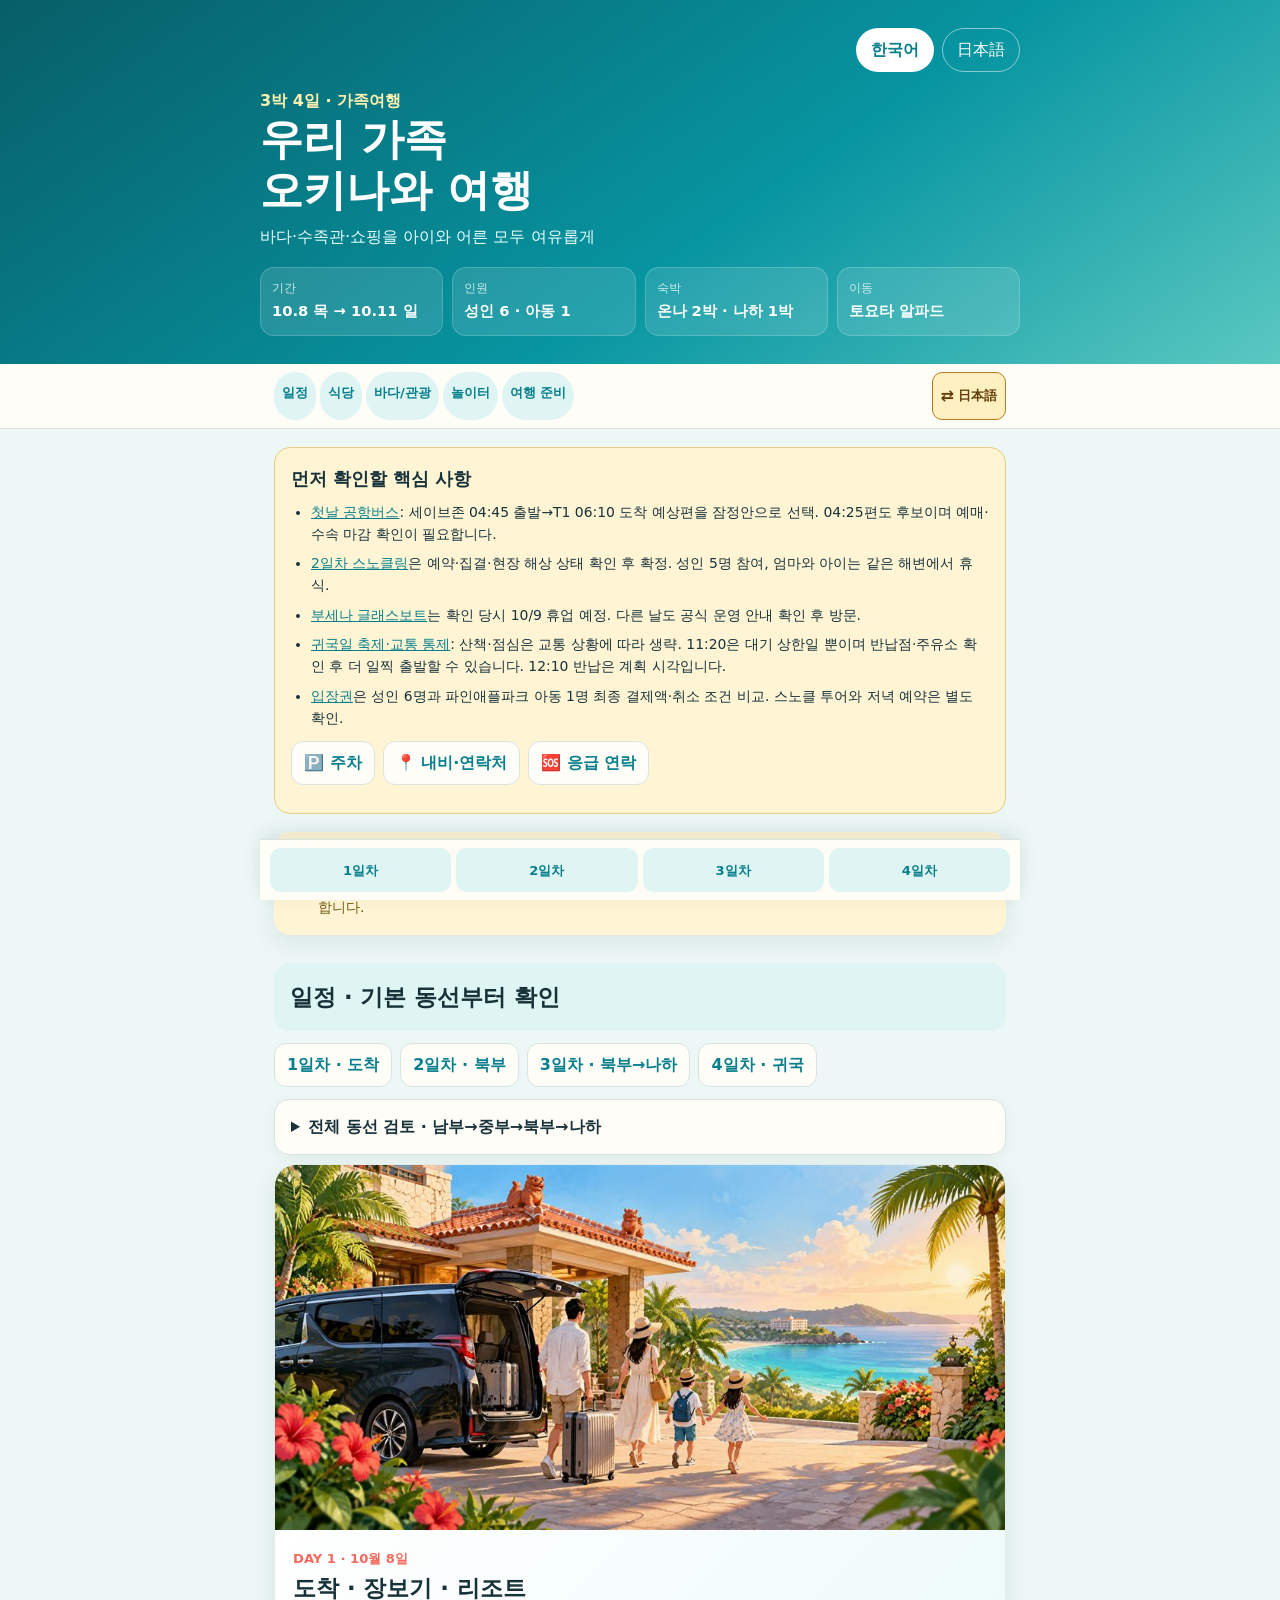
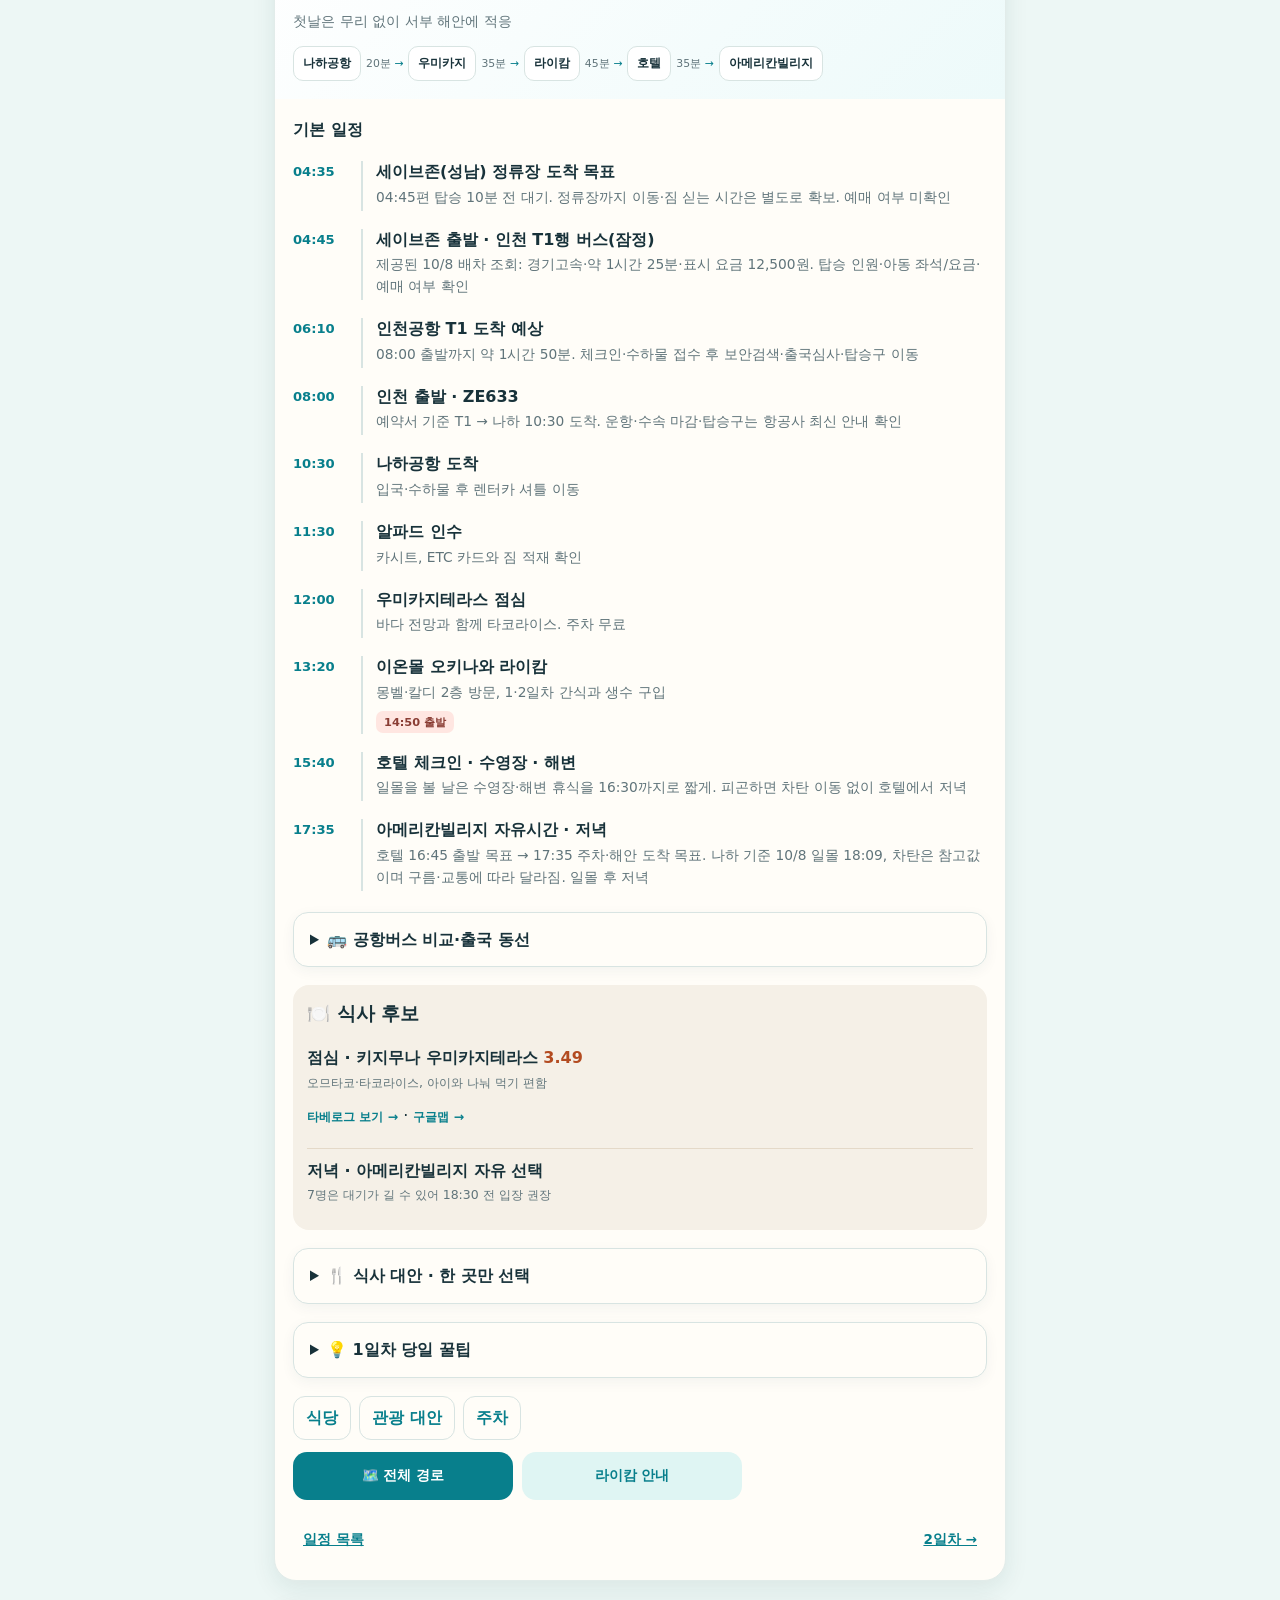
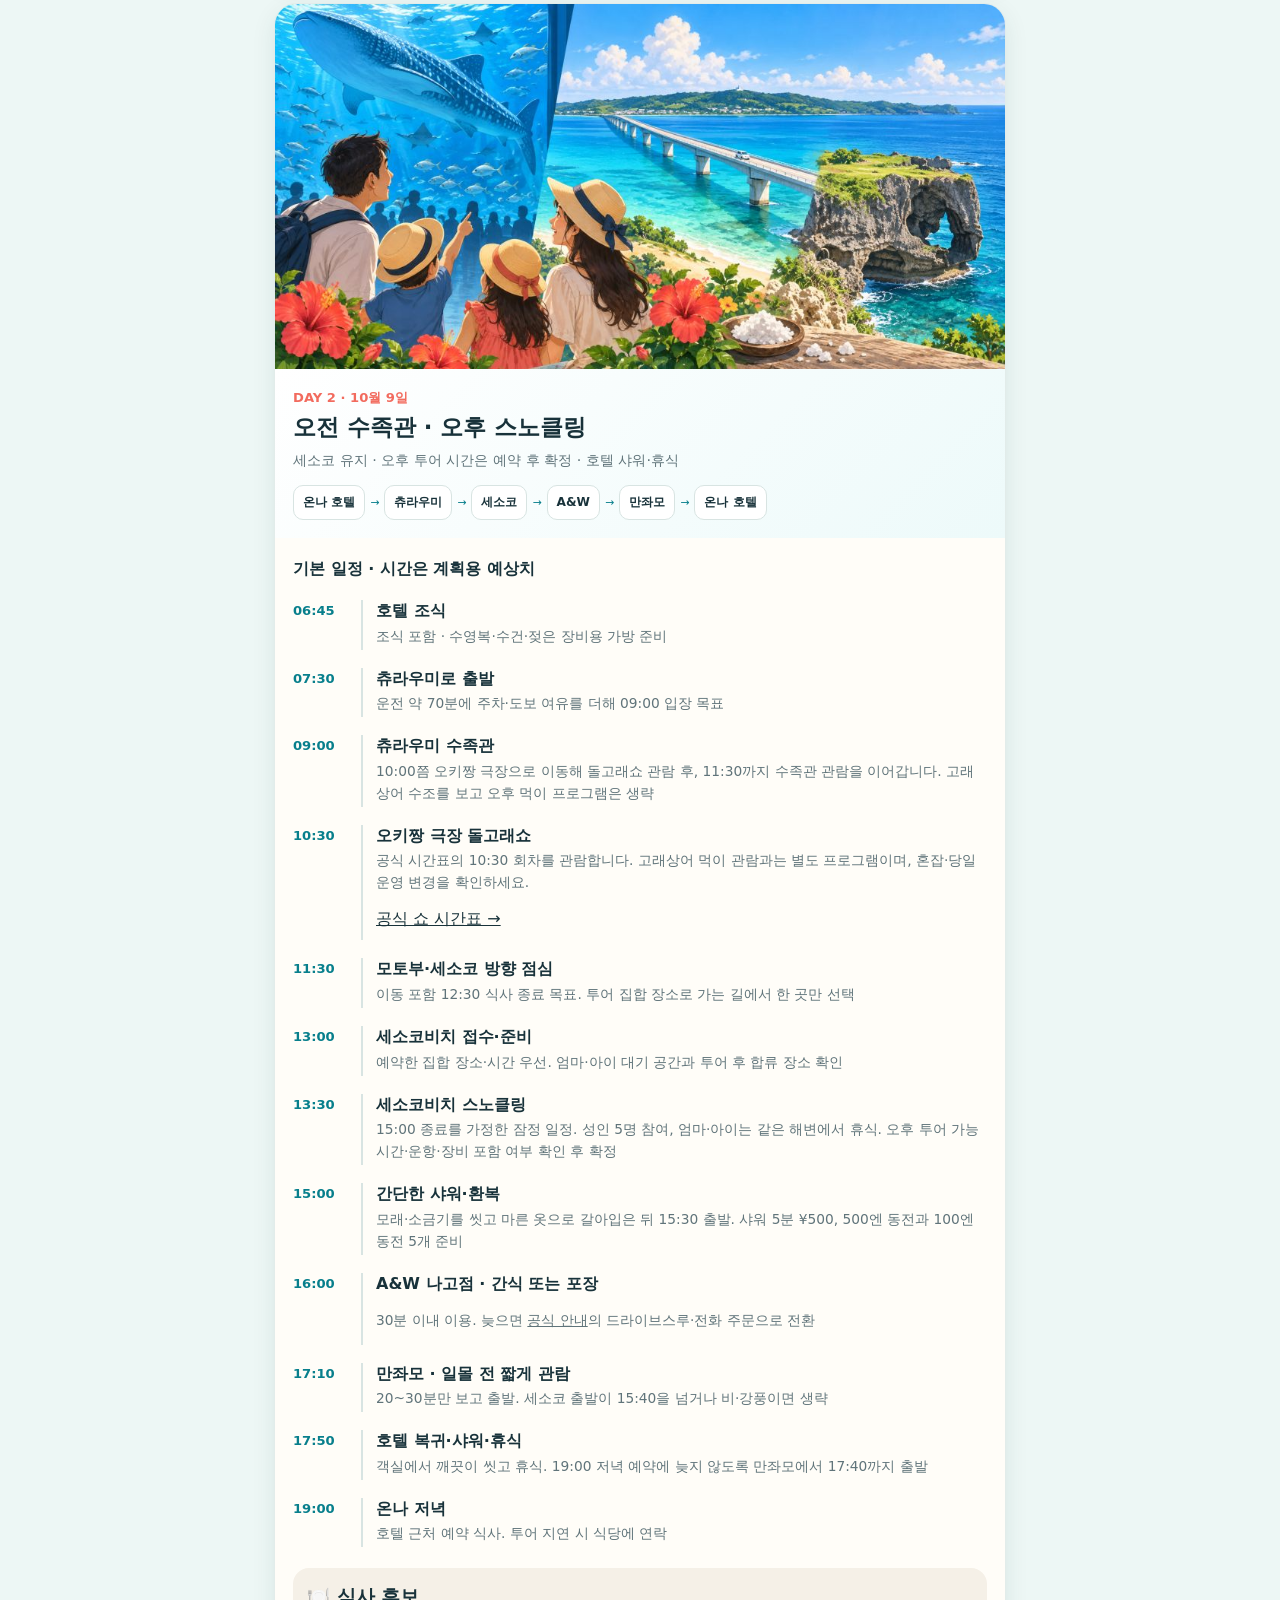
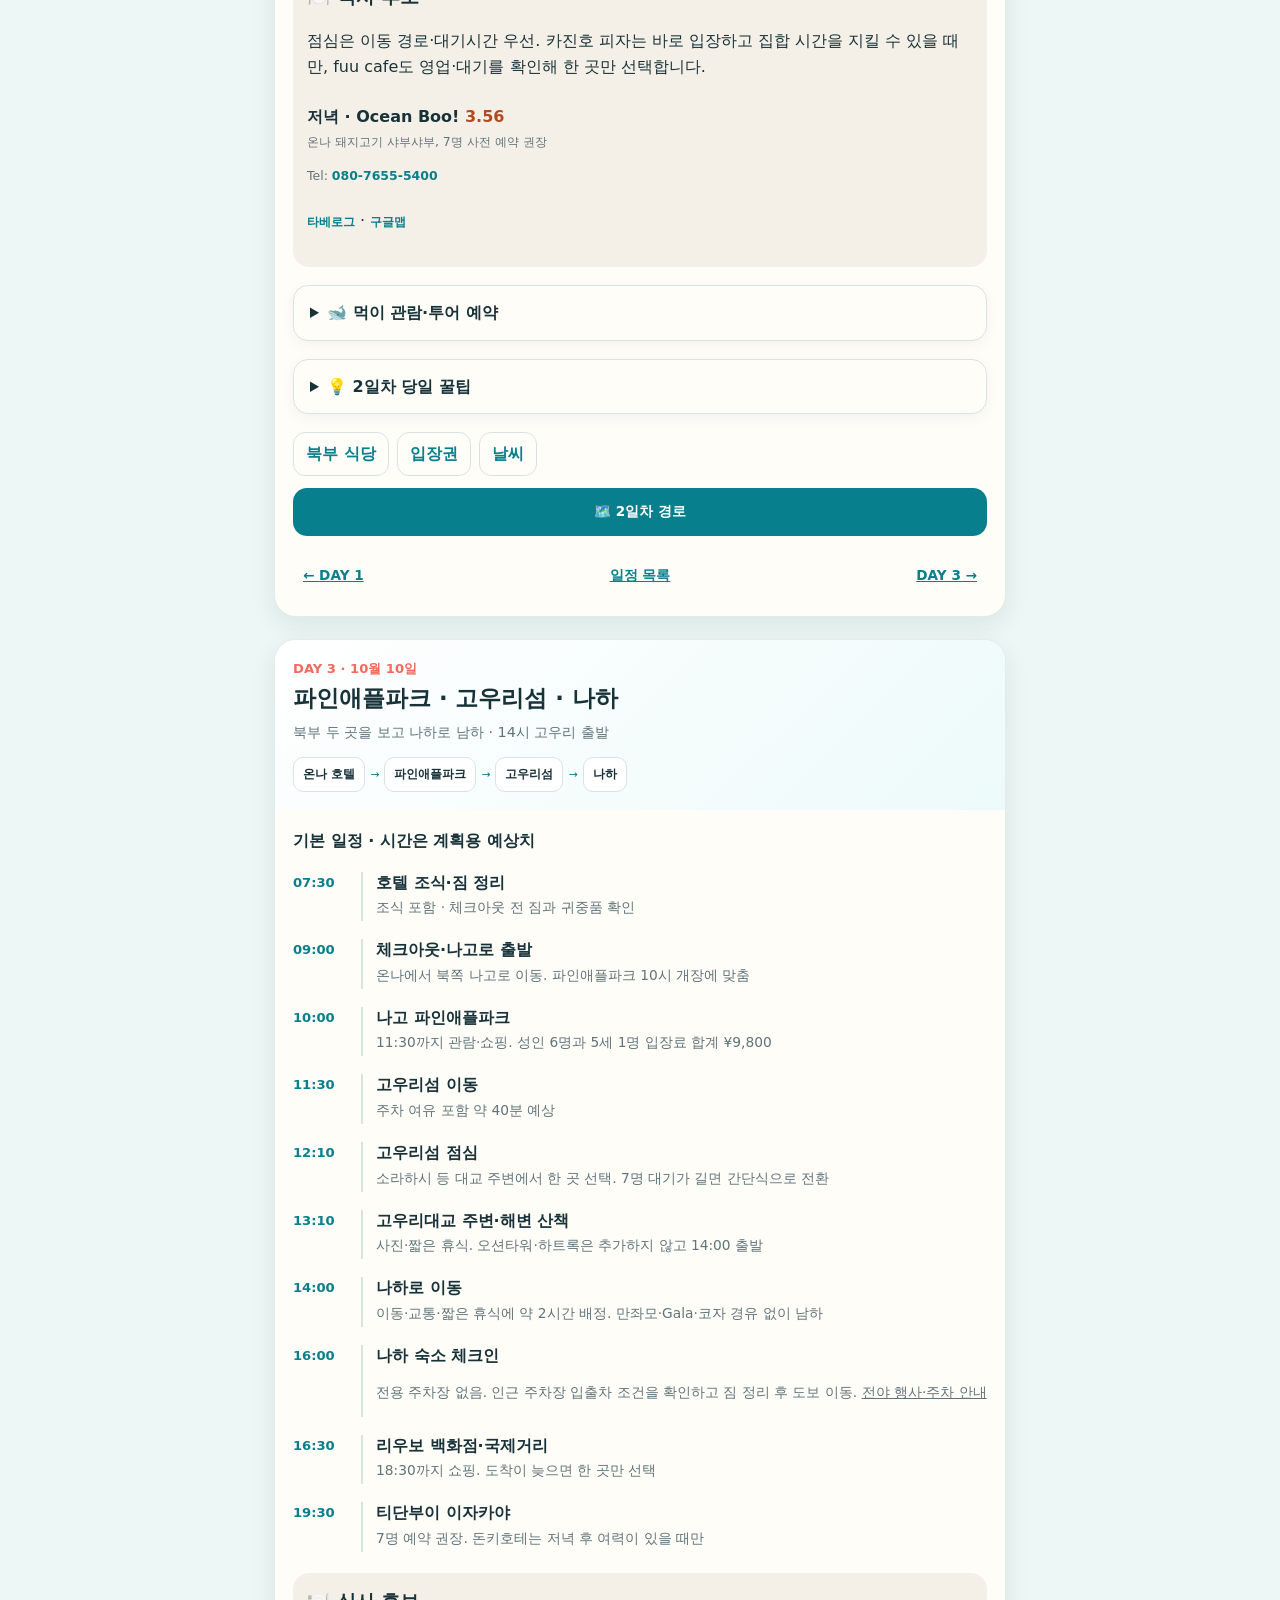
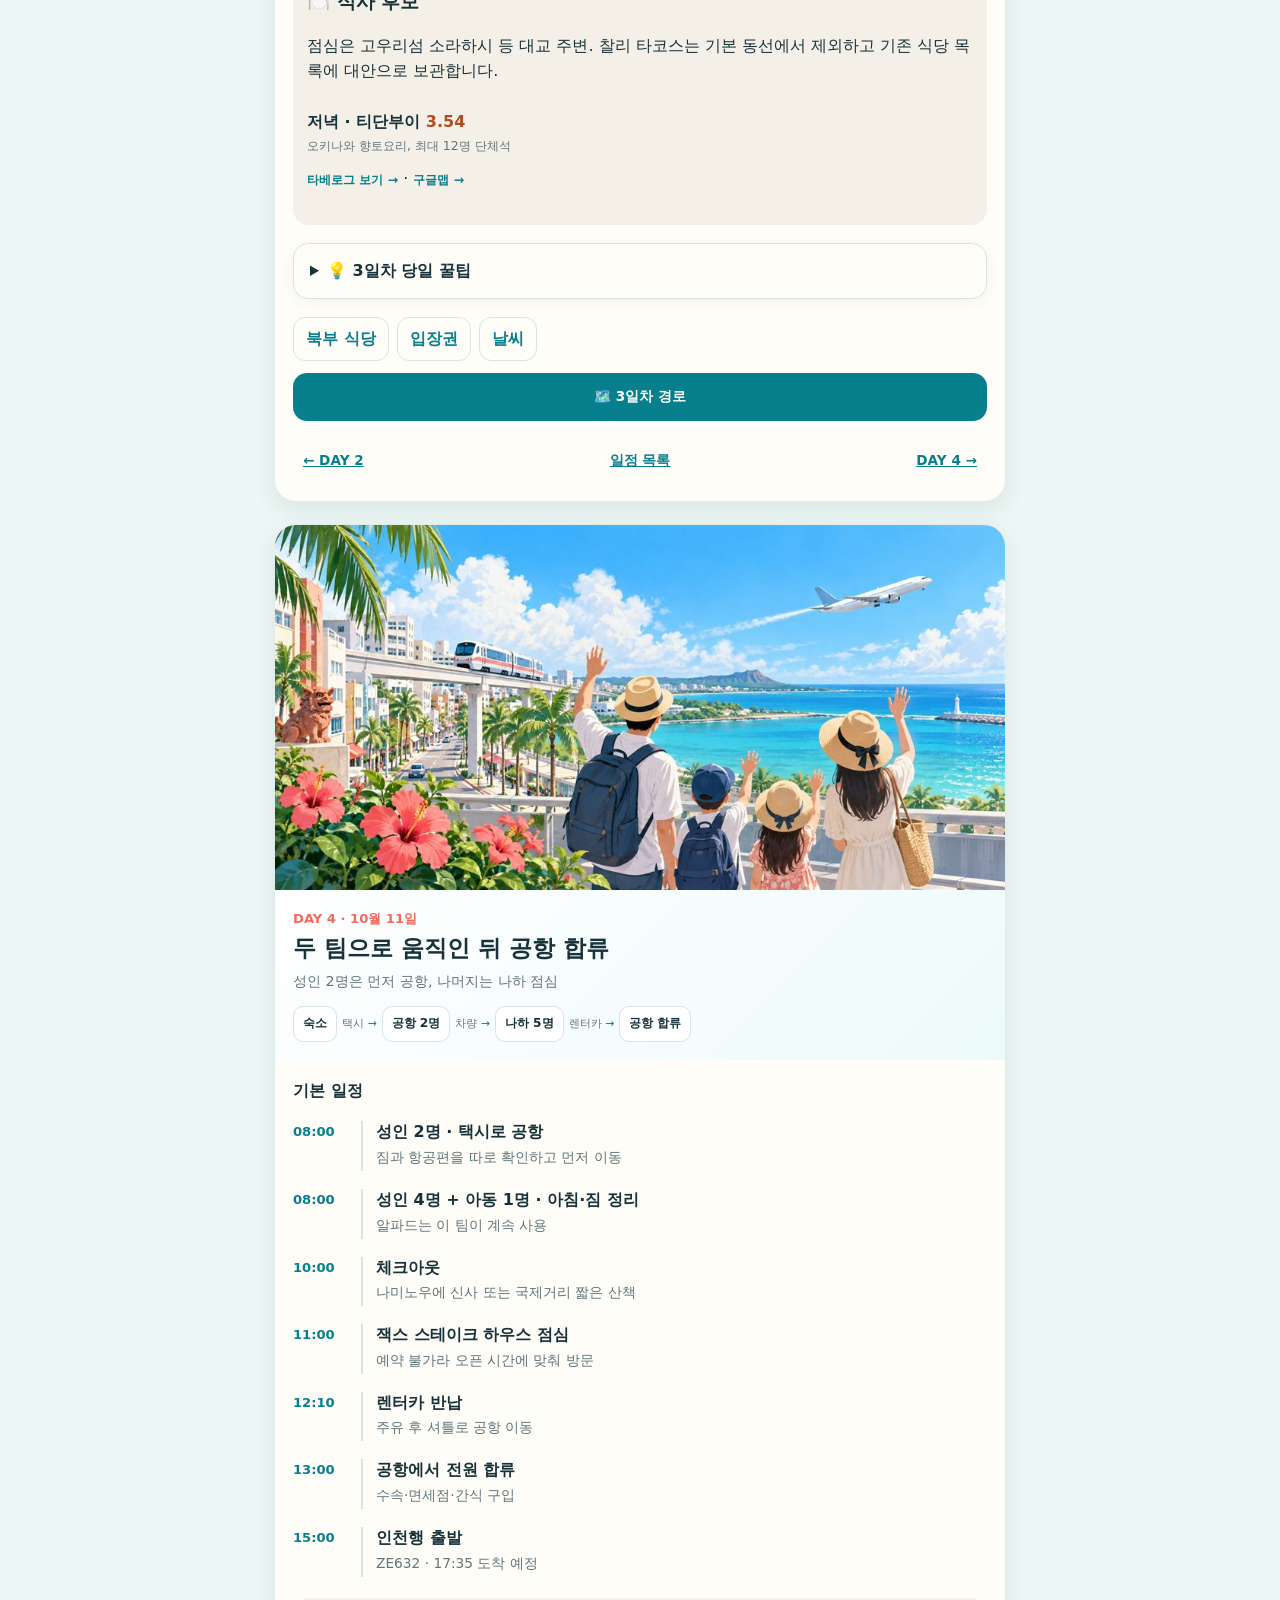
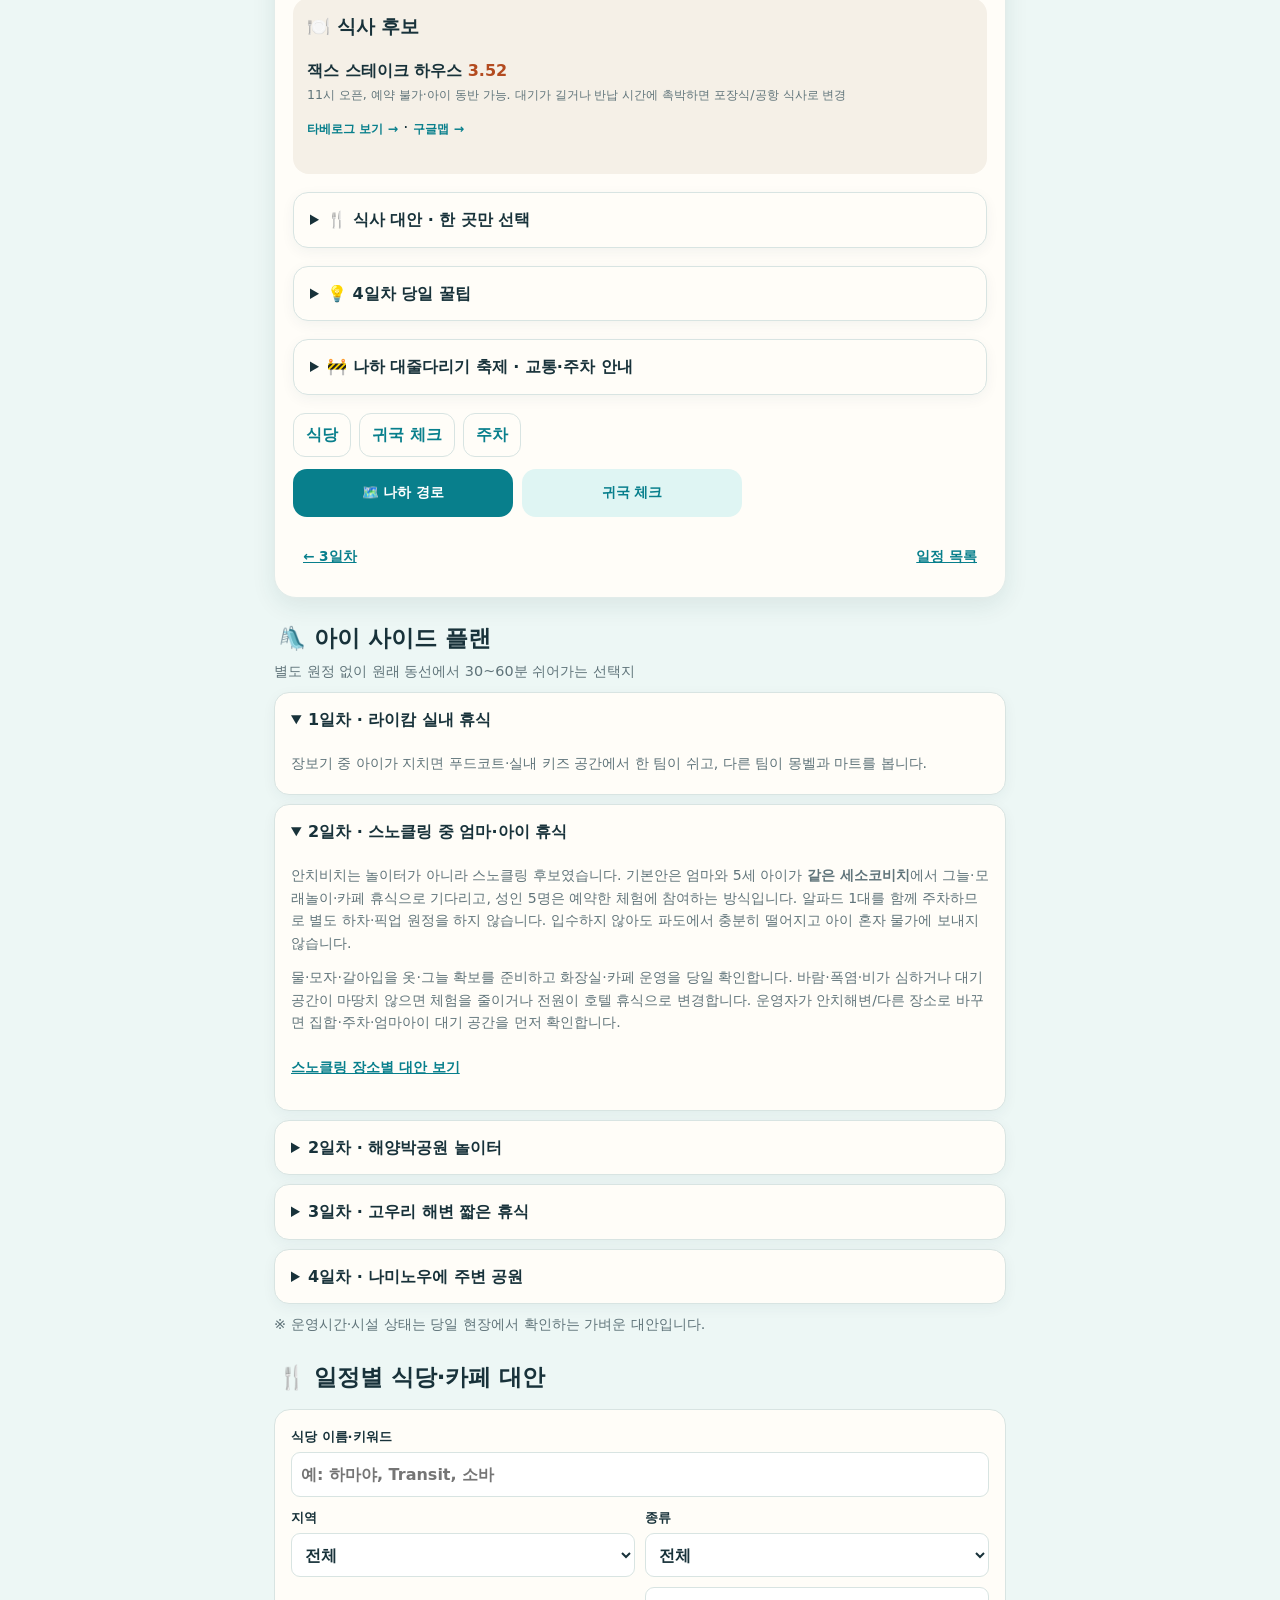
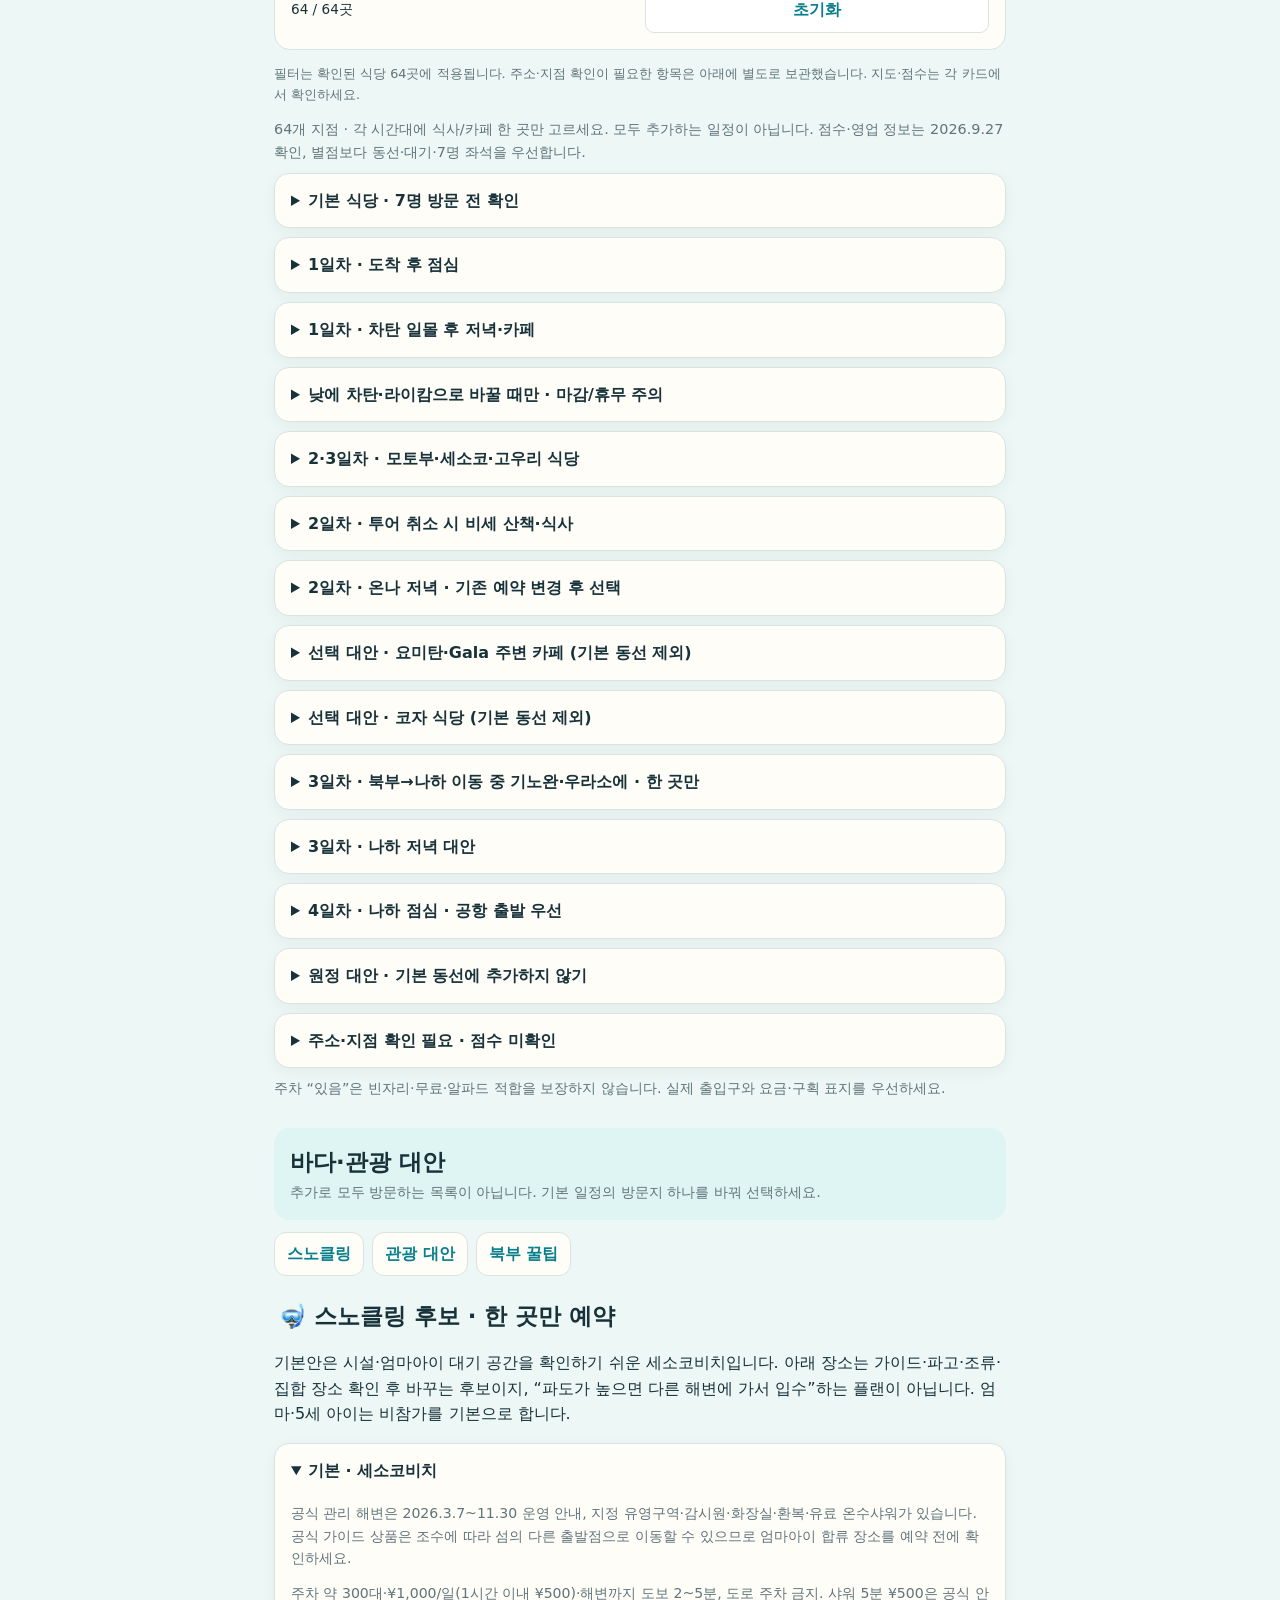
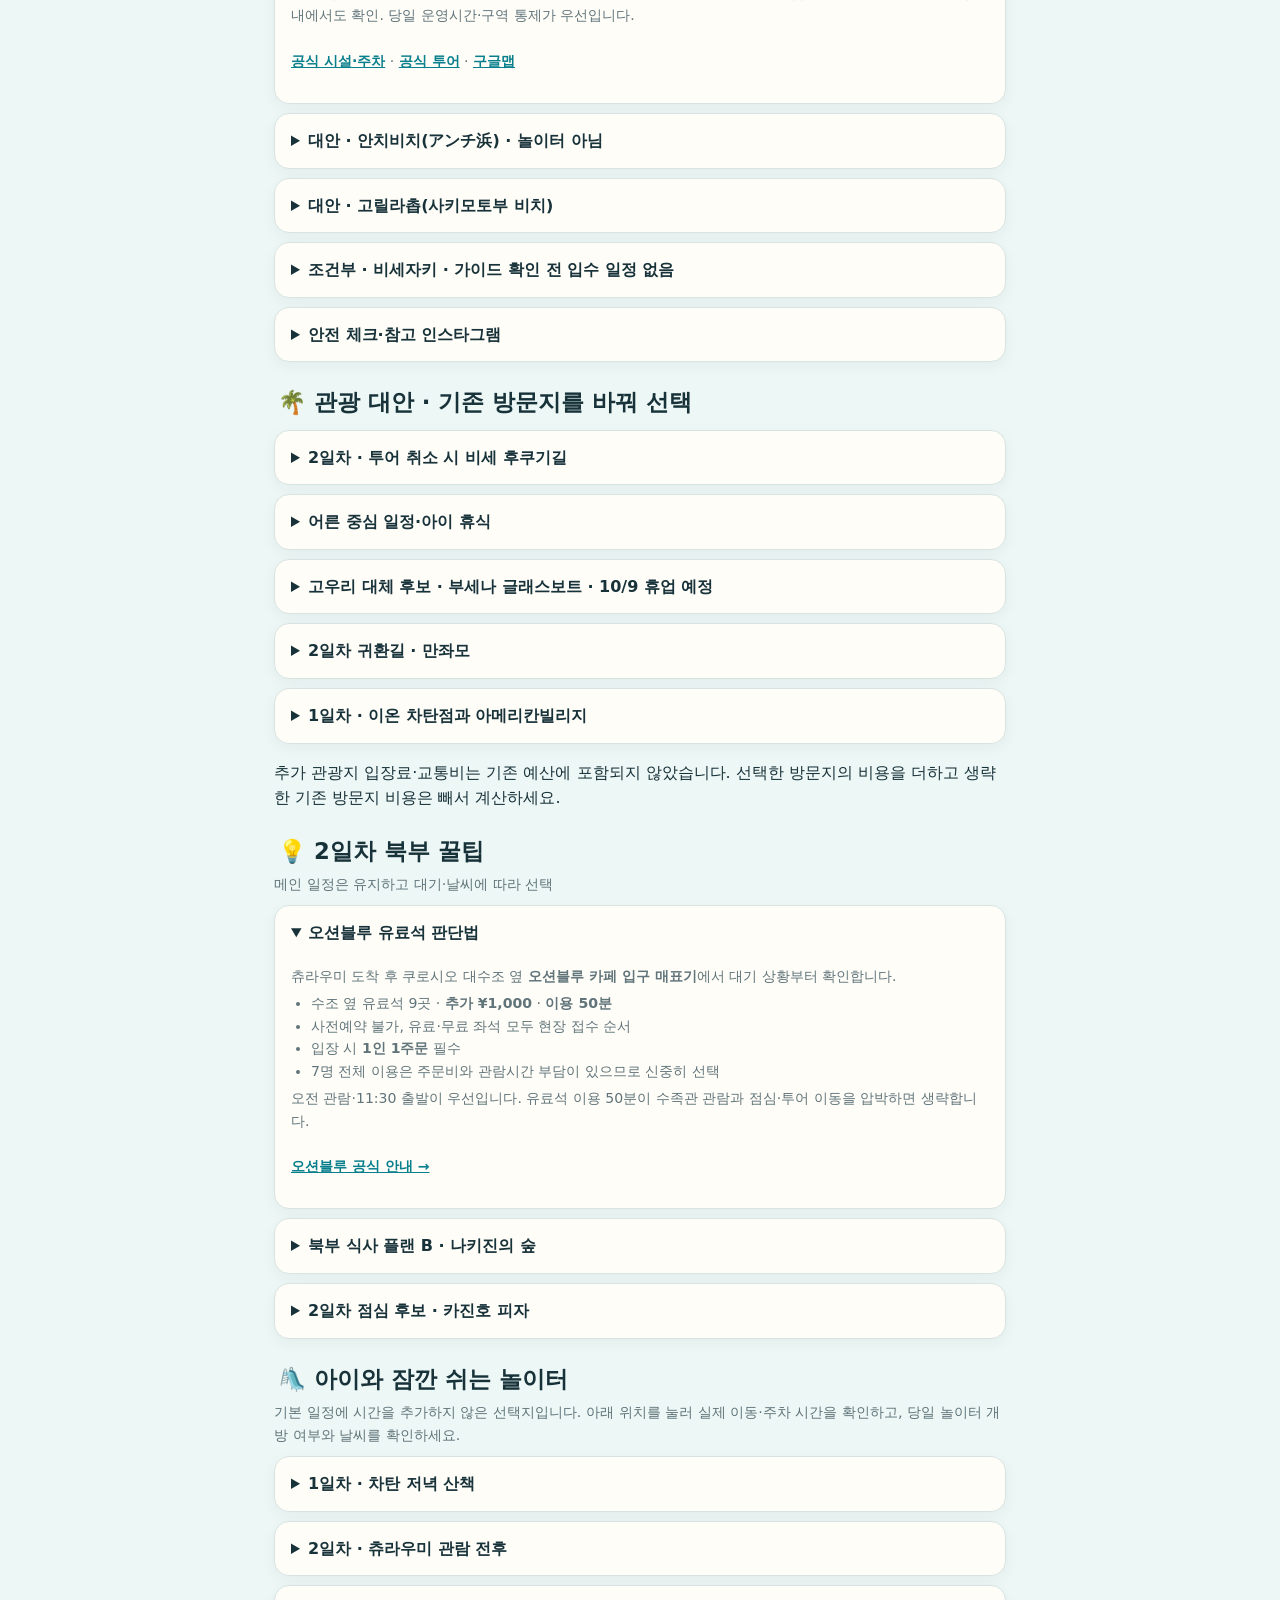
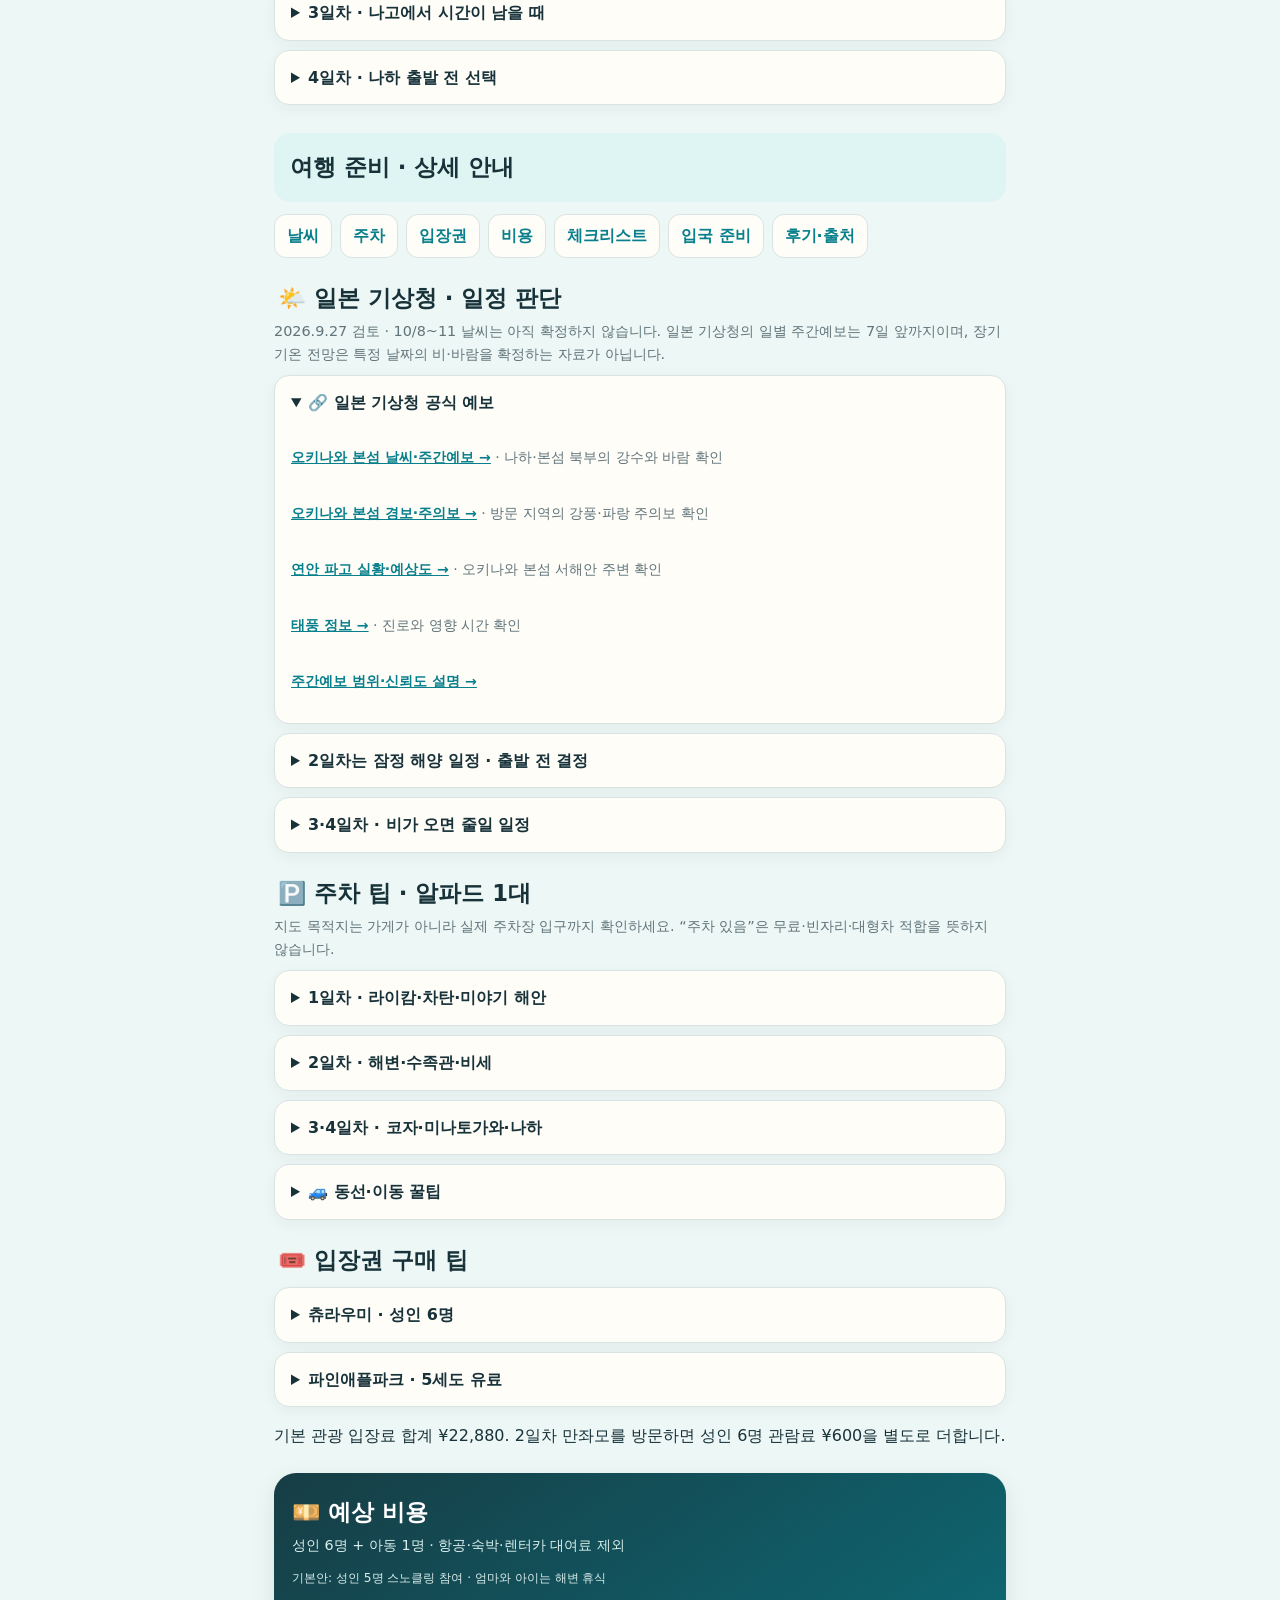
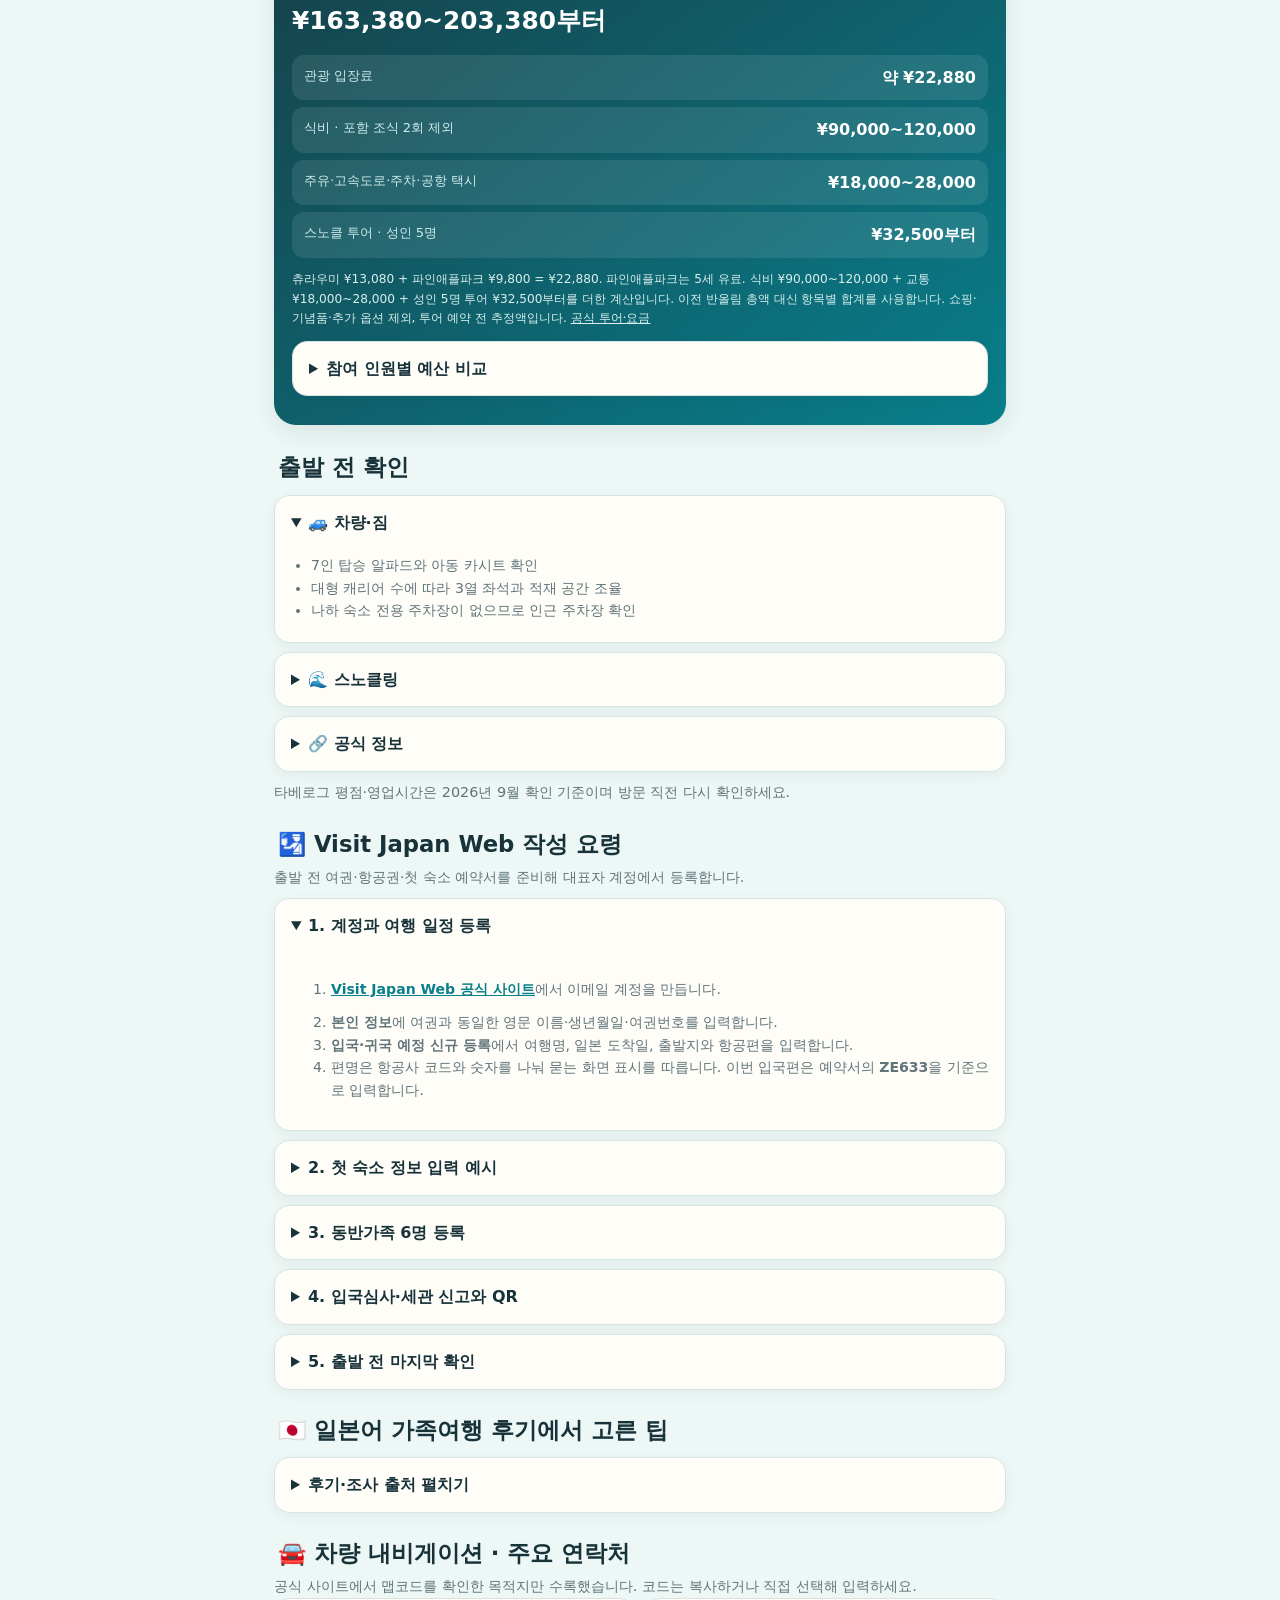
==== commit 3d2ebafe: "Improve mobile trip navigation and offline reliability" ====
--- a/index.html
+++ b/index.html
@@ -3,11 +3,11 @@
 <title>우리 가족 오키나와 여행</title>
 <link rel="stylesheet" href="assets/trip.css"><link rel="alternate" hreflang="ko" href="./index.html"><link rel="alternate" hreflang="ja" href="./ja.html"></head><body>
 <header class="hero"><div><nav class="language-switch" aria-label="언어 선택"><a href="./index.html" lang="ko" hreflang="ko" aria-current="page">한국어</a><a href="./ja.html" lang="ja" hreflang="ja">日本語</a></nav><p class="eyebrow">3박 4일 · 가족여행</p><h1>우리 가족<br>오키나와 여행</h1><p class="hero-copy">바다·수족관·쇼핑을 아이와 어른 모두 여유롭게</p><div class="facts"><div class="fact"><span>기간</span><strong>10.8 목 → 10.11 일</strong></div><div class="fact"><span>인원</span><strong>성인 6 · 아동 1</strong></div><div class="fact"><span>숙박</span><strong>온나 2박 · 나하 1박</strong></div><div class="fact"><span>이동</span><strong>토요타 알파드</strong></div></div></div></header>
-<nav class="day-nav" aria-label="주 메뉴"><a href="#itinerary">일정</a><a href="#food-options">식당</a><a href="#sea-options">바다/관광</a><a href="#playgrounds">놀이터</a><a href="#travel-prep">여행 준비</a><a class="nav-language" href="./ja.html" lang="ja" hreflang="ja" aria-label="일본어로 전환">日本語</a></nav><main><section class="key-checks" id="key-checks"><h2>먼저 확인할 핵심 사항</h2><ul><li><a href="#day1">첫날 공항버스</a>: 세이브존 04:45 출발→T1 06:10 도착 예상편을 잠정안으로 선택. 04:25편도 후보이며 예매·수속 마감 확인이 필요합니다.</li><li><a href="#day2">2일차 스노클링</a>은 예약·집결·현장 해상 상태 확인 후 확정. 성인 5명 참여, 엄마와 아이는 같은 해변에서 휴식.</li><li><a href="#nearby-options">부세나 글래스보트</a>는 확인 당시 10/9 휴업 예정. 다른 날도 공식 운영 안내 확인 후 방문.</li><li><a href="#day4">귀국일 식사</a>: 11:20까지 착석하지 못하면 대기 중단. 주유·이동 시간을 역산해 12:10 렌터카 반납 우선.</li><li><a href="#ticket-tips">입장권</a>은 성인 6명과 파인애플파크 아동 1명 최종 결제액·취소 조건 비교. 스노클 투어와 저녁 예약은 별도 확인.</li></ul></section><aside class="notice"><span>🌦️</span><div><b>날씨와 아이 컨디션이 우선</b><p>스노클링은 파고·운영자 판단을 우선하며 지연되면 호텔 휴식 시간을 조정합니다. 고우리섬은 3일차에 방문합니다.</p></div></aside><div class="section-intro" id="itinerary"><h2>일정 · 기본 동선부터 확인</h2></div><nav class="jump-links" aria-label="관련 상세 안내"><a href="#day1">1일차 · 도착</a><a href="#day2">2일차 · 북부</a><a href="#day3">3일차 · 북부→나하</a><a href="#day4">4일차 · 귀국</a></nav><details><summary>전체 동선 검토 · 남부→중부→북부→나하</summary><div class="detail"><p>공항·우미카지(남부) → 라이캄·차탄(중부) → 온나 숙박과 북부 관광 → 나하 순서입니다. 온나도 지역 구분상 북부입니다.</p><p>1일차에는 호텔에서 차탄을 왕복하고, 2일차에는 츄라우미·세소코에서 온나로 돌아옵니다. 3일차에 나고·고우리로 다시 북상합니다.</p><p>온나 2박과 물놀이 후 객실 샤워·휴식을 우선한 동선입니다. 3일차 고우리 이후에는 만좌모·Gala·코자에 들르지 않고 나하로 갑니다. 이동시간은 교통·주차에 따라 달라집니다.</p></div></details><section class="day" id="day1"><img class="day-image" src="assets/day-1.jpg" alt="오키나와 리조트에 도착하는 가족 여행 그림" width="960" height="480" loading="lazy"><div class="day-head"><p class="day-kicker">DAY 1 · 10월 8일</p><h2>도착 · 장보기 · 리조트</h2><p class="day-summary">첫날은 무리 없이 서부 해안에 적응</p><div class="route"><span class="place">나하공항</span><span class="drive">20분</span><span class="place">우미카지</span><span class="drive">35분</span><span class="place">라이캄</span><span class="drive">45분</span><span class="place">호텔</span><span class="drive">35분</span><span class="place">아메리칸빌리지</span></div></div><h3 class="timeline-heading">기본 일정</h3><ol class="timeline"><li class="slot"><time class="time">04:35</time><div class="event"><strong>세이브존(성남) 정류장 도착 목표</strong><p>04:45편 탑승 10분 전 대기. 정류장까지 이동·짐 싣는 시간은 별도로 확보. 예매 여부 미확인</p></div></li><li class="slot"><time class="time">04:45</time><div class="event"><strong>세이브존 출발 · 인천 T1행 버스(잠정)</strong><p>제공된 10/8 배차 조회: 경기고속·약 1시간 25분·표시 요금 12,500원. 탑승 인원·아동 좌석/요금·예매 여부 확인</p></div></li><li class="slot"><time class="time">06:10</time><div class="event"><strong>인천공항 T1 도착 예상</strong><p>08:00 출발까지 약 1시간 50분. 체크인·수하물 접수 후 보안검색·출국심사·탑승구 이동</p></div></li><li class="slot"><time class="time">08:00</time><div class="event"><strong>인천 출발 · ZE633</strong><p>예약서 기준 T1 → 나하 10:30 도착. 운항·수속 마감·탑승구는 항공사 최신 안내 확인</p></div></li>
+<nav class="day-nav" aria-label="주 메뉴"><a href="#itinerary">일정</a><a href="#food-options">식당</a><a href="#sea-options">바다/관광</a><a href="#playgrounds">놀이터</a><a href="#travel-prep">여행 준비</a><a class="nav-language" href="./ja.html" lang="ja" hreflang="ja" aria-label="일본어로 전환">日本語</a></nav><main><section class="key-checks" id="key-checks"><h2>먼저 확인할 핵심 사항</h2><ul><li><a href="#day1">첫날 공항버스</a>: 세이브존 04:45 출발→T1 06:10 도착 예상편을 잠정안으로 선택. 04:25편도 후보이며 예매·수속 마감 확인이 필요합니다.</li><li><a href="#day2">2일차 스노클링</a>은 예약·집결·현장 해상 상태 확인 후 확정. 성인 5명 참여, 엄마와 아이는 같은 해변에서 휴식.</li><li><a href="#nearby-options">부세나 글래스보트</a>는 확인 당시 10/9 휴업 예정. 다른 날도 공식 운영 안내 확인 후 방문.</li><li><a href="#festival">귀국일 축제·교통 통제</a>: 산책·점심은 교통 상황에 따라 생략. 11:20은 대기 상한일 뿐이며 반납점·주유소 확인 후 더 일찍 출발할 수 있습니다. 12:10 반납은 계획 시각입니다.</li><li><a href="#ticket-tips">입장권</a>은 성인 6명과 파인애플파크 아동 1명 최종 결제액·취소 조건 비교. 스노클 투어와 저녁 예약은 별도 확인.</li></ul><nav class="jump-links" aria-label="현장에서 바로 찾기"><a href="#parking-tips">🅿️ 주차</a><a href="#navigation-contacts">📍 내비·연락처</a><a href="#emergency-contacts">🆘 응급 연락</a></nav></section><aside class="notice"><span>🌦️</span><div><b>날씨와 아이 컨디션이 우선</b><p>스노클링은 파고·운영자 판단을 우선하며 지연되면 호텔 휴식 시간을 조정합니다. 고우리섬은 3일차에 방문합니다.</p></div></aside><div class="section-intro" id="itinerary"><h2>일정 · 기본 동선부터 확인</h2></div><nav class="jump-links" aria-label="관련 상세 안내"><a href="#day1">1일차 · 도착</a><a href="#day2">2일차 · 북부</a><a href="#day3">3일차 · 북부→나하</a><a href="#day4">4일차 · 귀국</a></nav><details><summary>전체 동선 검토 · 남부→중부→북부→나하</summary><div class="detail"><p>공항·우미카지(남부) → 라이캄·차탄(중부) → 온나 숙박과 북부 관광 → 나하 순서입니다. 온나도 지역 구분상 북부입니다.</p><p>1일차에는 호텔에서 차탄을 왕복하고, 2일차에는 츄라우미·세소코에서 온나로 돌아옵니다. 3일차에 나고·고우리로 다시 북상합니다.</p><p>온나 2박과 물놀이 후 객실 샤워·휴식을 우선한 동선입니다. 3일차 고우리 이후에는 만좌모·Gala·코자에 들르지 않고 나하로 갑니다. 이동시간은 교통·주차에 따라 달라집니다.</p></div></details><section class="day" id="day1"><img class="day-image" src="assets/day-1.jpg" alt="오키나와 리조트에 도착하는 가족 여행 그림" width="960" height="480" loading="lazy"><div class="day-head"><p class="day-kicker">DAY 1 · 10월 8일</p><h2>도착 · 장보기 · 리조트</h2><p class="day-summary">첫날은 무리 없이 서부 해안에 적응</p><div class="route"><span class="place">나하공항</span><span class="drive">20분</span><span class="place">우미카지</span><span class="drive">35분</span><span class="place">라이캄</span><span class="drive">45분</span><span class="place">호텔</span><span class="drive">35분</span><span class="place">아메리칸빌리지</span></div></div><h3 class="timeline-heading">기본 일정</h3><ol class="timeline"><li class="slot"><time class="time">04:35</time><div class="event"><strong>세이브존(성남) 정류장 도착 목표</strong><p>04:45편 탑승 10분 전 대기. 정류장까지 이동·짐 싣는 시간은 별도로 확보. 예매 여부 미확인</p></div></li><li class="slot"><time class="time">04:45</time><div class="event"><strong>세이브존 출발 · 인천 T1행 버스(잠정)</strong><p>제공된 10/8 배차 조회: 경기고속·약 1시간 25분·표시 요금 12,500원. 탑승 인원·아동 좌석/요금·예매 여부 확인</p></div></li><li class="slot"><time class="time">06:10</time><div class="event"><strong>인천공항 T1 도착 예상</strong><p>08:00 출발까지 약 1시간 50분. 체크인·수하물 접수 후 보안검색·출국심사·탑승구 이동</p></div></li><li class="slot"><time class="time">08:00</time><div class="event"><strong>인천 출발 · ZE633</strong><p>예약서 기준 T1 → 나하 10:30 도착. 운항·수속 마감·탑승구는 항공사 최신 안내 확인</p></div></li>
 <li class="slot"><time class="time">10:30</time><div class="event"><strong>나하공항 도착</strong><p>입국·수하물 후 렌터카 셔틀 이동</p></div></li><li class="slot"><time class="time">11:30</time><div class="event"><strong>알파드 인수</strong><p>카시트, ETC 카드와 짐 적재 확인</p></div></li><li class="slot"><time class="time">12:00</time><div class="event"><strong>우미카지테라스 점심</strong><p>바다 전망과 함께 타코라이스. 주차 무료</p></div></li><li class="slot"><time class="time">13:20</time><div class="event"><strong>이온몰 오키나와 라이캄</strong><p>몽벨·칼디 2층 방문, 1·2일차 간식과 생수 구입</p><span class="tag">14:50 출발</span></div></li><li class="slot"><time class="time">15:40</time><div class="event"><strong>호텔 체크인 · 수영장 · 해변</strong><p>일몰을 볼 날은 수영장·해변 휴식을 16:30까지로 짧게. 피곤하면 차탄 이동 없이 호텔에서 저녁</p></div></li><li class="slot"><time class="time">17:35</time><div class="event"><strong>아메리칸빌리지 자유시간 · 저녁</strong><p>호텔 16:45 출발 목표 → 17:35 주차·해안 도착 목표. 나하 기준 10/8 일몰 18:09, 차탄은 참고값이며 구름·교통에 따라 달라짐. 일몰 후 저녁</p></div></li></ol>
-<details><summary>🚌 공항버스 비교·출국 동선</summary><div class="detail"><p><b>잠정 선택: 세이브존 04:45 출발 → T1 06:10 도착 예상</b>(조회 화면 표시 요금 12,500원). 세이브존 정류장까지 이동은 별도입니다.</p><p>더 이른 세이브존 04:25편은 05:50 도착 예상, 표시 요금 12,500원입니다. 포레스티아 서문 05:10편은 06:40 도착 예상, 11,900원입니다.</p><p>시각·요금은 조회 당시 기준이며 예매는 확인되지 않았습니다. 항공사 체크인 마감 시각도 확인하세요. 국내 버스비는 엔화 여행 예산에서 제외합니다.</p></div></details><div class="food"><h3>🍽️ 식사 후보</h3><div class="pick"><strong>점심 · 키지무나 우미카지테라스 <span class="score">3.49</span></strong><p>오므타코·타코라이스, 아이와 나눠 먹기 편함</p><a href="https://tabelog.com/okinawa/A4701/A470103/47016227/" target="_blank" rel="noopener">타베로그 보기 →</a> · <a href="https://www.google.com/maps/search/?api=1&amp;query=%E3%81%8D%E3%81%98%E3%82%80%E3%81%AA%E3%81%81%20%E3%82%A6%E3%83%9F%E3%82%AB%E3%82%B8%E3%83%86%E3%83%A9%E3%82%B9%E5%BA%97%20%E6%B2%96%E7%B8%84%E7%9C%8C%20%E8%B1%8A%E8%A6%8B%E5%9F%8E%E5%B8%82%E7%80%AC%E9%95%B7174-6%20%E3%82%A6%E3%83%9F%E3%82%AB%E3%82%B8%E3%83%86%E3%83%A9%E3%82%B9" target="_blank" rel="noopener">구글맵 →</a></div><div class="pick"><strong>저녁 · 아메리칸빌리지 자유 선택</strong><p>7명은 대기가 길 수 있어 18:30 전 입장 권장</p></div></div><details><summary>🍴 식사 대안 · 한 곳만 선택</summary><div class="detail"><p>일몰 후 저녁은 HAN’S·돈카츠타로·KISEKI·MEXICO 중 한 곳, 커피는 지바고 로스터리 또는 샌프란시스코 중 한 곳만. Transit은 미야기 해안으로 장소를 바꿀 때 선택합니다. 하마야·King Side는 낮 영업이라 현재 일몰 후 일정에 넣지 않습니다.</p><p><a href="#food-d1evening">점수·구글맵·주차 상세 보기 →</a></p></div></details><details><summary>💡 1일차 당일 꿀팁</summary><div class="detail"><ul><li>우미카지테라스는 섬 내 무료주차장을 이용하고 식당별 영업시간은 입장 전에 확인합니다.</li><li>라이캄 주차는 무료이며 <b>몽벨은 2층</b>입니다. 칼디도 2층이며, 마트는 몰 안내에서 층을 확인한 뒤 팀을 나누면 빠릅니다.</li><li>리잔 도착 시 로비에서 짐과 가족을 먼저 내리고 주차하며, 발급받은 주차권은 연박 동안 보관합니다.</li><li>아메리칸빌리지는 <b>차탄초 공영주차장</b>(미하마 공공주차장 무료)을 후보로, 만차면 피셔리나 공공주차장(2시간 무료·하루 최대 ¥400 안내)을 확인합니다. 각 구획 표지를 우선하고 쇼핑몰 주차로 외부 관광만 하지 않습니다。</li><li>일몰을 보려면 호텔 16:45 출발·해안 17:35 도착을 목표로 주차 여유를 둡니다. 10/8 일몰 18:09는 나하 기준 참고값이며 차탄·날씨에 따라 차이가 있습니다. <a href="https://eco.mtk.nao.ac.jp/koyomi/dni/2026/s4810.html" target="_blank" rel="noopener">국립천문대 일몰표</a></li><li><a href="https://map.kaldi.co.jp/kaldi/detailMap?%3Baccmd=0&amp;account=kaldi&amp;adr=47&amp;bid=379&amp;pgret=2" target="_blank" rel="noopener">칼디 라이캄점 공식 안내 · 2층</a></li></ul><p><a href="https://blog.naver.com/barond1231/224398605699" target="_blank" rel="noopener">개인 후기 · 우미카지 2026.9.2 →</a> · <a href="https://blog.naver.com/alstjsdl0831/224384374365" target="_blank" rel="noopener">라이캄 2026.8.20 →</a> · <a href="https://blog.naver.com/joyandjenny/224422004364" target="_blank" rel="noopener">주차 2026.9.24 →</a></p></div></details><nav class="jump-links day-links" aria-label="관련 상세 안내"><a href="#food-d1evening">식당</a><a href="#nearby-options">관광 대안</a><a href="#parking-tips">주차</a></nav><div class="actions"><a class="action" href="https://www.google.com/maps/dir/?api=1&origin=Naha+Airport&destination=Rizzan+Sea-Park+Hotel+Tancha+Bay&waypoints=Umikaji+Terrace%7CAEON+MALL+Okinawa+Rycom%7CRizzan+Sea-Park+Hotel+Tancha+Bay%7CAmerican+Village+Okinawa&travelmode=driving" target="_blank" rel="noopener">🗺️ 전체 경로</a><a class="action secondary" href="https://kr.aeonmall.global/mall/okinawarycom" target="_blank" rel="noopener">라이캄 안내</a></div><nav class="day-pager" aria-label="날짜 이동"><a href="#itinerary">일정 목록</a><a href="#day2">2일차 →</a></nav></section><section class="day" id="day2"><img class="day-image" src="assets/day-2-v2.jpg" alt="오키나와 바다와 수족관 여행 이미지" width="960" height="480" loading="lazy"><div class="day-head"><p class="day-kicker">DAY 2 · 10월 9일</p><h2>오전 수족관 · 오후 스노클링</h2><p class="day-summary">세소코 유지 · 오후 투어 시간은 예약 후 확정 · 호텔 샤워·휴식</p><div class="route"><span class="place">온나 호텔</span><span class="drive"></span><span class="place">츄라우미</span><span class="drive"></span><span class="place">세소코</span><span class="drive"></span><span class="place">A&amp;W</span><span class="drive"></span><span class="place">만좌모</span><span class="drive"></span><span class="place">온나 호텔</span></div></div><h3 class="timeline-heading">기본 일정 · 시간은 계획용 예상치</h3><ol class="timeline"><li class="slot"><time class="time">06:45</time><div class="event"><strong>호텔 조식</strong><p>조식 포함 · 수영복·수건·젖은 장비용 가방 준비</p></div></li><li class="slot"><time class="time">07:30</time><div class="event"><strong>츄라우미로 출발</strong><p>운전 약 70분에 주차·도보 여유를 더해 09:00 입장 목표</p></div></li><li class="slot"><time class="time">09:00</time><div class="event"><strong>츄라우미 수족관</strong><p>10:00쯤 오키짱 극장으로 이동해 돌고래쇼 관람 후, 11:30까지 수족관 관람을 이어갑니다. 고래상어 수조를 보고 오후 먹이 프로그램은 생략</p></div></li><li class="slot"><time class="time">10:30</time><div class="event"><strong>오키짱 극장 돌고래쇼</strong><p>공식 시간표의 10:30 회차를 관람합니다. 고래상어 먹이 관람과는 별도 프로그램이며, 혼잡·당일 운영 변경을 확인하세요.</p><a href="https://oki-park.jp/kaiyohaku/inst/77/129" target="_blank" rel="noopener">공식 쇼 시간표 →</a></div></li><li class="slot"><time class="time">11:30</time><div class="event"><strong>모토부·세소코 방향 점심</strong><p>이동 포함 12:30 식사 종료 목표. 투어 집합 장소로 가는 길에서 한 곳만 선택</p></div></li><li class="slot"><time class="time">13:00</time><div class="event"><strong>세소코비치 접수·준비</strong><p>예약한 집합 장소·시간 우선. 엄마·아이 대기 공간과 투어 후 합류 장소 확인</p></div></li><li class="slot"><time class="time">13:30</time><div class="event"><strong>세소코비치 스노클링</strong><p>15:00 종료를 가정한 잠정 일정. 성인 5명 참여, 엄마·아이는 같은 해변에서 휴식. 오후 투어 가능 시간·운항·장비 포함 여부 확인 후 확정</p></div></li><li class="slot"><time class="time">15:00</time><div class="event"><strong>간단한 샤워·환복</strong><p>모래·소금기를 씻고 마른 옷으로 갈아입은 뒤 15:30 출발. 샤워 5분 ¥500, 500엔 동전과 100엔 동전 5개 준비</p></div></li><li class="slot"><time class="time">16:00</time><div class="event"><strong>A&amp;W 나고점 · 간식 또는 포장</strong><p>30분 이내 이용. 늦으면 <a href="https://www.awok.co.jp/shopsearch/nago/" target="_blank" rel="noopener">공식 안내</a>의 드라이브스루·전화 주문으로 전환</p></div></li><li class="slot"><time class="time">17:10</time><div class="event"><strong>만좌모 · 일몰 전 짧게 관람</strong><p>20~30분만 보고 출발. 세소코 출발이 15:40을 넘거나 비·강풍이면 생략</p></div></li><li class="slot"><time class="time">17:50</time><div class="event"><strong>호텔 복귀·샤워·휴식</strong><p>객실에서 깨끗이 씻고 휴식. 19:00 저녁 예약에 늦지 않도록 만좌모에서 17:40까지 출발</p></div></li><li class="slot"><time class="time">19:00</time><div class="event"><strong>온나 저녁</strong><p>호텔 근처 예약 식사. 투어 지연 시 식당에 연락</p></div></li></ol><div class="food"><h3>🍽️ 식사 후보</h3><p>점심은 이동 경로·대기시간 우선. 카진호 피자는 바로 입장하고 집합 시간을 지킬 수 있을 때만, fuu cafe도 영업·대기를 확인해 한 곳만 선택합니다.</p><div class="pick"><strong>저녁 · Ocean Boo! <span class="score">3.56</span></strong><p>온나 돼지고기 샤부샤부, 7명 사전 예약 권장</p><p>Tel: <a href="tel:+818076555400">080-7655-5400</a></p><a href="https://tabelog.com/okinawa/A4703/A470303/47026142/" target="_blank" rel="noopener">타베로그</a> · <a href="https://www.google.com/maps/search/?api=1&amp;query=%E3%81%82%E3%81%90%E3%83%BC%E8%B1%9A%E3%81%97%E3%82%83%E3%81%B6%E3%81%97%E3%82%83%E3%81%B6%E5%B0%82%E9%96%80%E5%BA%97%E3%82%AA%E3%83%BC%E3%82%B7%E3%83%A3%E3%83%B3Boo%EF%BC%81%20%E6%81%A9%E7%B4%8D%E6%9D%91%E5%BA%97%20%E6%B2%96%E7%B8%84%E7%9C%8C%20%E6%81%A9%E7%B4%8D%E6%9D%91%E5%89%8D%E5%85%BC%E4%B9%8580%202F" target="_blank" rel="noopener">구글맵</a></div></div><details><summary>🐋 먹이 관람·투어 예약</summary><div class="detail"><p><b>오전 관람:</b> 고래상어가 있는 대수조를 봅니다. 09:30 먹이 관람은 만타입니다.</p><p><b>오후 일정:</b> 대수조 먹이 시간은 15:00·17:00입니다. 세소코 체험과 겹쳐 기본 일정에서는 제외합니다.</p><p><b>예약 전 확인:</b> 투어 시작·종료·집합 장소와 엄마·아이의 대기·합류 방법을 확인하세요. 먹이 일정은 당일 변경될 수 있습니다.</p><a href="https://churaumi.okinawa/program/aquarium/kuroshio/" target="_blank" rel="noopener">공식 먹이 시간</a> · <a href="https://www.sesokobeach.jp/activity/" target="_blank" rel="noopener">공식 투어</a></div></details><details><summary>💡 2일차 당일 꿀팁</summary><div class="detail"><p>츄라우미 P6·P7 주차·도보 여유를 확보하고 11:30 출발합니다. 점심 대기로 투어에 늦지 않도록 포장식도 고려합니다. 파고가 높거나 시설 미운영 시 스노클링은 취소하고 수족관 관람을 늘리거나 호텔에서 쉽니다.</p><p>공식 안내·개인 후기: <a href="https://blog.naver.com/anne230/224419029221" target="_blank" rel="noopener">세소코 / 瀬底</a> · <a href="https://blog.naver.com/choihj0228/224406523657" target="_blank" rel="noopener">츄라우미 / 美ら海</a> · <a href="https://blog.naver.com/hcolory/224393429461" target="_blank" rel="noopener">입장 / 入場</a> · <a href="https://blog.naver.com/jjjjj5698/224370403322" target="_blank" rel="noopener">세소코 참고 / 瀬底参考</a></p></div></details><nav class="jump-links day-links"><a href="#food-d2north">북부 식당</a><a href="#ticket-tips">입장권</a><a href="#weather">날씨</a></nav><div class="actions"><a class="action" href="https://www.google.com/maps/dir/?api=1&amp;origin=%E3%83%AA%E3%82%B6%E3%83%B3%E3%82%B7%E3%83%BC%E3%83%91%E3%83%BC%E3%82%AF%E3%83%9B%E3%83%86%E3%83%AB%E8%B0%B7%E8%8C%B6%E3%83%99%E3%82%A4%20%E6%B2%96%E7%B8%84%E7%9C%8C%E5%9B%BD%E9%A0%AD%E9%83%A1%E6%81%A9%E7%B4%8D%E6%9D%91%E8%B0%B7%E8%8C%B61496&amp;destination=%E3%83%AA%E3%82%B6%E3%83%B3%E3%82%B7%E3%83%BC%E3%83%91%E3%83%BC%E3%82%AF%E3%83%9B%E3%83%86%E3%83%AB%E8%B0%B7%E8%8C%B6%E3%83%99%E3%82%A4%20%E6%B2%96%E7%B8%84%E7%9C%8C%E5%9B%BD%E9%A0%AD%E9%83%A1%E6%81%A9%E7%B4%8D%E6%9D%91%E8%B0%B7%E8%8C%B61496&amp;waypoints=%E6%B2%96%E7%B8%84%E7%BE%8E%E3%82%89%E6%B5%B7%E6%B0%B4%E6%97%8F%E9%A4%A8%20%E6%B2%96%E7%B8%84%E7%9C%8C%E5%9B%BD%E9%A0%AD%E9%83%A1%E6%9C%AC%E9%83%A8%E7%94%BA%E7%9F%B3%E5%B7%9D424%7C%E7%80%AC%E5%BA%95%E3%83%93%E3%83%BC%E3%83%81%20%E6%B2%96%E7%B8%84%E7%9C%8C%E5%9B%BD%E9%A0%AD%E9%83%A1%E6%9C%AC%E9%83%A8%E7%94%BA%E7%80%AC%E5%BA%955583-1%7CA%26W%E5%90%8D%E8%AD%B7%E5%BA%97%20%E6%B2%96%E7%B8%84%E7%9C%8C%E5%90%8D%E8%AD%B7%E5%B8%82%E6%9D%B1%E6%B1%9F5-16-12%7C%E4%B8%87%E5%BA%A7%E6%AF%9B%20%E6%B2%96%E7%B8%84%E7%9C%8C%E5%9B%BD%E9%A0%AD%E9%83%A1%E6%81%A9%E7%B4%8D%E6%9D%91%E6%81%A9%E7%B4%8D2767&amp;travelmode=driving" target="_blank" rel="noopener">🗺️ 2일차 경로</a></div><nav class="day-pager"><a href="#day1">← DAY 1</a><a href="#itinerary">일정 목록</a><a href="#day3">DAY 3 →</a></nav></section><section class="day" id="day3"><div class="day-head"><p class="day-kicker">DAY 3 · 10월 10일</p><h2>파인애플파크 · 고우리섬 · 나하</h2><p class="day-summary">북부 두 곳을 보고 나하로 남하 · 14시 고우리 출발</p><div class="route"><span class="place">온나 호텔</span><span class="drive"></span><span class="place">파인애플파크</span><span class="drive"></span><span class="place">고우리섬</span><span class="drive"></span><span class="place">나하</span></div></div><h3 class="timeline-heading">기본 일정 · 시간은 계획용 예상치</h3><ol class="timeline"><li class="slot"><time class="time">07:30</time><div class="event"><strong>호텔 조식·짐 정리</strong><p>조식 포함 · 체크아웃 전 짐과 귀중품 확인</p></div></li><li class="slot"><time class="time">09:00</time><div class="event"><strong>체크아웃·나고로 출발</strong><p>온나에서 북쪽 나고로 이동. 파인애플파크 10시 개장에 맞춤</p></div></li><li class="slot"><time class="time">10:00</time><div class="event"><strong>나고 파인애플파크</strong><p>11:30까지 관람·쇼핑. 성인 6명과 5세 1명 입장료 합계 ¥9,800</p></div></li><li class="slot"><time class="time">11:30</time><div class="event"><strong>고우리섬 이동</strong><p>주차 여유 포함 약 40분 예상</p></div></li><li class="slot"><time class="time">12:10</time><div class="event"><strong>고우리섬 점심</strong><p>소라하시 등 대교 주변에서 한 곳 선택. 7명 대기가 길면 간단식으로 전환</p></div></li><li class="slot"><time class="time">13:10</time><div class="event"><strong>고우리대교 주변·해변 산책</strong><p>사진·짧은 휴식. 오션타워·하트록은 추가하지 않고 14:00 출발</p></div></li><li class="slot"><time class="time">14:00</time><div class="event"><strong>나하로 이동</strong><p>이동·교통·짧은 휴식에 약 2시간 배정. 만좌모·Gala·코자 경유 없이 남하</p></div></li><li class="slot"><time class="time">16:00</time><div class="event"><strong>나하 숙소 체크인</strong><p>짐 정리·휴식 후 도보 중심 이동</p></div></li><li class="slot"><time class="time">16:30</time><div class="event"><strong>리우보 백화점·국제거리</strong><p>18:30까지 쇼핑. 도착이 늦으면 한 곳만 선택</p></div></li><li class="slot"><time class="time">19:30</time><div class="event"><strong>티단부이 이자카야</strong><p>7명 예약 권장. 돈키호테는 저녁 후 여력이 있을 때만</p></div></li></ol><div class="food"><h3>🍽️ 식사 후보</h3><p>점심은 고우리섬 소라하시 등 대교 주변. 찰리 타코스는 기본 동선에서 제외하고 기존 식당 목록에 대안으로 보관합니다.</p><div class="pick"><strong>저녁 · 티단부이 <span class="score">3.54</span></strong><p>오키나와 향토요리, 최대 12명 단체석</p><a href="https://tabelog.com/en/okinawa/A4701/A470101/47001102/" target="_blank" rel="noopener">타베로그 보기 →</a> · <a href="https://www.google.com/maps/search/?api=1&amp;query=%E5%B1%85%E9%85%92%E5%B1%8B%20%E3%81%A6%E3%81%83%E3%83%BC%E3%81%A0%E3%82%93%E3%81%B6%E3%81%84%20%E9%82%A3%E8%A6%87%E5%9B%BD%E9%9A%9B%E9%80%9A%E3%82%8A%E5%BA%97%20%E6%B2%96%E7%B8%84%E7%9C%8C%20%E9%82%A3%E8%A6%87%E5%B8%82%E7%89%A7%E5%BF%972-23-20%201F" target="_blank" rel="noopener">구글맵 →</a></div></div><details><summary>💡 3일차 당일 꿀팁</summary><div class="detail"><p>파인애플파크 10:00~18:00(최종 입장 17:30), 무료 주차. 고우리에서는 14:00 출발을 지키고 비·강풍이면 생략 후 나하로 갑니다. 돈키호테 면세 카운터는 4층이라는 후기 참고, 현장 안내와 여권 원본 확인. 아이는 같은 해변에서 보호자와 짧게 쉬고 별도 원정은 하지 않습니다.</p><p>공식 안내·개인 후기: <a href="https://www.nagopine.com/access.html" target="_blank" rel="noopener">공식 운영·요금</a> · <a href="https://www.kourijima.info/access/" target="_blank" rel="noopener">고우리 접근 안내</a> · <a href="https://blog.naver.com/ejsj1004/224382501115" target="_blank" rel="noopener">돈키호테 / ドンキ</a></p></div></details><nav class="jump-links day-links"><a href="#food-d2north">북부 식당</a><a href="#ticket-tips">입장권</a><a href="#weather">날씨</a></nav><div class="actions"><a class="action" href="https://www.google.com/maps/dir/?api=1&amp;origin=%E3%83%AA%E3%82%B6%E3%83%B3%E3%82%B7%E3%83%BC%E3%83%91%E3%83%BC%E3%82%AF%E3%83%9B%E3%83%86%E3%83%AB%E8%B0%B7%E8%8C%B6%E3%83%99%E3%82%A4%20%E6%B2%96%E7%B8%84%E7%9C%8C%E5%9B%BD%E9%A0%AD%E9%83%A1%E6%81%A9%E7%B4%8D%E6%9D%91%E8%B0%B7%E8%8C%B61496&amp;destination=%E3%83%9B%E3%83%86%E3%83%AB%E3%83%88%E3%83%BC%E3%83%9E%E3%82%B9%E6%97%AD%E6%A9%8B%E9%A7%85%20%E6%B2%96%E7%B8%84%E7%9C%8C%E9%82%A3%E8%A6%87%E5%B8%82%E6%9D%B1%E7%94%BA8-6&amp;waypoints=%E3%83%8A%E3%82%B4%E3%83%91%E3%82%A4%E3%83%8A%E3%83%83%E3%83%97%E3%83%AB%E3%83%91%E3%83%BC%E3%82%AF%20%E6%B2%96%E7%B8%84%E7%9C%8C%E5%90%8D%E8%AD%B7%E5%B8%82%E7%82%BA%E5%8F%881195%7C%E5%8F%A4%E5%AE%87%E5%88%A9%E3%83%93%E3%83%BC%E3%83%81%20%E6%B2%96%E7%B8%84%E7%9C%8C%E5%9B%BD%E9%A0%AD%E9%83%A1%E4%BB%8A%E5%B8%B0%E4%BB%81%E6%9D%91%E5%8F%A4%E5%AE%87%E5%88%A9&amp;travelmode=driving" target="_blank" rel="noopener">🗺️ 3일차 경로</a></div><nav class="day-pager"><a href="#day2">← DAY 2</a><a href="#itinerary">일정 목록</a><a href="#day4">DAY 4 →</a></nav></section><section class="day" id="day4"><img class="day-image" src="assets/day-4.jpg" alt="나하 시내와 귀국 비행기가 보이는 여행 그림" width="960" height="480" loading="lazy"><div class="day-head"><p class="day-kicker">DAY 4 · 10월 11일</p><h2>두 팀으로 움직인 뒤 공항 합류</h2><p class="day-summary">성인 2명은 먼저 공항, 나머지는 나하 점심</p><div class="route"><span class="place">숙소</span><span class="drive">택시</span><span class="place">공항 2명</span><span class="drive">차량</span><span class="place">나하 5명</span><span class="drive">렌터카</span><span class="place">공항 합류</span></div></div><h3 class="timeline-heading">기본 일정</h3><ol class="timeline">
+<details><summary>🚌 공항버스 비교·출국 동선</summary><div class="detail"><p><b>잠정 선택: 세이브존 04:45 출발 → T1 06:10 도착 예상</b>(조회 화면 표시 요금 12,500원). 세이브존 정류장까지 이동은 별도입니다.</p><p>더 이른 세이브존 04:25편은 05:50 도착 예상, 표시 요금 12,500원입니다. 포레스티아 서문 05:10편은 06:40 도착 예상, 11,900원입니다.</p><p>시각·요금은 조회 당시 기준이며 예매는 확인되지 않았습니다. 항공사 체크인 마감 시각도 확인하세요. 국내 버스비는 엔화 여행 예산에서 제외합니다.</p></div></details><div class="food"><h3>🍽️ 식사 후보</h3><div class="pick"><strong>점심 · 키지무나 우미카지테라스 <span class="score">3.49</span></strong><p>오므타코·타코라이스, 아이와 나눠 먹기 편함</p><a href="https://tabelog.com/okinawa/A4701/A470103/47016227/" target="_blank" rel="noopener">타베로그 보기 →</a> · <a href="https://www.google.com/maps/search/?api=1&amp;query=%E3%81%8D%E3%81%98%E3%82%80%E3%81%AA%E3%81%81%20%E3%82%A6%E3%83%9F%E3%82%AB%E3%82%B8%E3%83%86%E3%83%A9%E3%82%B9%E5%BA%97%20%E6%B2%96%E7%B8%84%E7%9C%8C%20%E8%B1%8A%E8%A6%8B%E5%9F%8E%E5%B8%82%E7%80%AC%E9%95%B7174-6%20%E3%82%A6%E3%83%9F%E3%82%AB%E3%82%B8%E3%83%86%E3%83%A9%E3%82%B9" target="_blank" rel="noopener">구글맵 →</a></div><div class="pick"><strong>저녁 · 아메리칸빌리지 자유 선택</strong><p>7명은 대기가 길 수 있어 18:30 전 입장 권장</p></div></div><details><summary>🍴 식사 대안 · 한 곳만 선택</summary><div class="detail"><p>일몰 후 저녁은 HAN’S·돈카츠타로·KISEKI·MEXICO 중 한 곳, 커피는 지바고 로스터리 또는 샌프란시스코 중 한 곳만. Transit은 미야기 해안으로 장소를 바꿀 때 선택합니다. 하마야·King Side는 낮 영업이라 현재 일몰 후 일정에 넣지 않습니다.</p><p><a href="#food-d1evening">점수·구글맵·주차 상세 보기 →</a></p></div></details><details><summary>💡 1일차 당일 꿀팁</summary><div class="detail"><ul><li>우미카지테라스는 섬 내 무료주차장을 이용하고 식당별 영업시간은 입장 전에 확인합니다.</li><li>라이캄 주차는 무료이며 <b>몽벨은 2층</b>입니다. 칼디도 2층이며, 마트는 몰 안내에서 층을 확인한 뒤 팀을 나누면 빠릅니다.</li><li>리잔 도착 시 로비에서 짐과 가족을 먼저 내리고 주차하며, 발급받은 주차권은 연박 동안 보관합니다.</li><li>아메리칸빌리지는 <b>차탄초 공영주차장</b>(미하마 공공주차장 무료)을 후보로, 만차면 피셔리나 공공주차장(2시간 무료·하루 최대 ¥400 안내)을 확인합니다. 각 구획 표지를 우선하고 쇼핑몰 주차로 외부 관광만 하지 않습니다。</li><li>일몰을 보려면 호텔 16:45 출발·해안 17:35 도착을 목표로 주차 여유를 둡니다. 10/8 일몰 18:09는 나하 기준 참고값이며 차탄·날씨에 따라 차이가 있습니다. <a href="https://eco.mtk.nao.ac.jp/koyomi/dni/2026/s4810.html" target="_blank" rel="noopener">국립천문대 일몰표</a></li><li><a href="https://map.kaldi.co.jp/kaldi/detailMap?%3Baccmd=0&amp;account=kaldi&amp;adr=47&amp;bid=379&amp;pgret=2" target="_blank" rel="noopener">칼디 라이캄점 공식 안내 · 2층</a></li></ul><p><a href="https://blog.naver.com/barond1231/224398605699" target="_blank" rel="noopener">개인 후기 · 우미카지 2026.9.2 →</a> · <a href="https://blog.naver.com/alstjsdl0831/224384374365" target="_blank" rel="noopener">라이캄 2026.8.20 →</a> · <a href="https://blog.naver.com/joyandjenny/224422004364" target="_blank" rel="noopener">주차 2026.9.24 →</a></p></div></details><nav class="jump-links day-links" aria-label="관련 상세 안내"><a href="#food-d1evening">식당</a><a href="#nearby-options">관광 대안</a><a href="#parking-tips">주차</a></nav><div class="actions"><a class="action" href="https://www.google.com/maps/dir/?api=1&origin=Naha+Airport&destination=Rizzan+Sea-Park+Hotel+Tancha+Bay&waypoints=Umikaji+Terrace%7CAEON+MALL+Okinawa+Rycom%7CRizzan+Sea-Park+Hotel+Tancha+Bay%7CAmerican+Village+Okinawa&travelmode=driving" target="_blank" rel="noopener">🗺️ 전체 경로</a><a class="action secondary" href="https://kr.aeonmall.global/mall/okinawarycom" target="_blank" rel="noopener">라이캄 안내</a></div><nav class="day-pager" aria-label="날짜 이동"><a href="#itinerary">일정 목록</a><a href="#day2">2일차 →</a></nav></section><section class="day" id="day2"><img class="day-image" src="assets/day-2-v2.jpg" alt="오키나와 바다와 수족관 여행 이미지" width="960" height="480" loading="lazy"><div class="day-head"><p class="day-kicker">DAY 2 · 10월 9일</p><h2>오전 수족관 · 오후 스노클링</h2><p class="day-summary">세소코 유지 · 오후 투어 시간은 예약 후 확정 · 호텔 샤워·휴식</p><div class="route"><span class="place">온나 호텔</span><span class="drive"></span><span class="place">츄라우미</span><span class="drive"></span><span class="place">세소코</span><span class="drive"></span><span class="place">A&amp;W</span><span class="drive"></span><span class="place">만좌모</span><span class="drive"></span><span class="place">온나 호텔</span></div></div><h3 class="timeline-heading">기본 일정 · 시간은 계획용 예상치</h3><ol class="timeline"><li class="slot"><time class="time">06:45</time><div class="event"><strong>호텔 조식</strong><p>조식 포함 · 수영복·수건·젖은 장비용 가방 준비</p></div></li><li class="slot"><time class="time">07:30</time><div class="event"><strong>츄라우미로 출발</strong><p>운전 약 70분에 주차·도보 여유를 더해 09:00 입장 목표</p></div></li><li class="slot"><time class="time">09:00</time><div class="event"><strong>츄라우미 수족관</strong><p>10:00쯤 오키짱 극장으로 이동해 돌고래쇼 관람 후, 11:30까지 수족관 관람을 이어갑니다. 고래상어 수조를 보고 오후 먹이 프로그램은 생략</p></div></li><li class="slot"><time class="time">10:30</time><div class="event"><strong>오키짱 극장 돌고래쇼</strong><p>공식 시간표의 10:30 회차를 관람합니다. 고래상어 먹이 관람과는 별도 프로그램이며, 혼잡·당일 운영 변경을 확인하세요.</p><a href="https://oki-park.jp/kaiyohaku/inst/77/129" target="_blank" rel="noopener">공식 쇼 시간표 →</a></div></li><li class="slot"><time class="time">11:30</time><div class="event"><strong>모토부·세소코 방향 점심</strong><p>이동 포함 12:30 식사 종료 목표. 투어 집합 장소로 가는 길에서 한 곳만 선택</p></div></li><li class="slot"><time class="time">13:00</time><div class="event"><strong>세소코비치 접수·준비</strong><p>예약한 집합 장소·시간 우선. 엄마·아이 대기 공간과 투어 후 합류 장소 확인</p></div></li><li class="slot"><time class="time">13:30</time><div class="event"><strong>세소코비치 스노클링</strong><p>15:00 종료를 가정한 잠정 일정. 성인 5명 참여, 엄마·아이는 같은 해변에서 휴식. 오후 투어 가능 시간·운항·장비 포함 여부 확인 후 확정</p></div></li><li class="slot"><time class="time">15:00</time><div class="event"><strong>간단한 샤워·환복</strong><p>모래·소금기를 씻고 마른 옷으로 갈아입은 뒤 15:30 출발. 샤워 5분 ¥500, 500엔 동전과 100엔 동전 5개 준비</p></div></li><li class="slot"><time class="time">16:00</time><div class="event"><strong>A&amp;W 나고점 · 간식 또는 포장</strong><p>30분 이내 이용. 늦으면 <a href="https://www.awok.co.jp/shopsearch/nago/" target="_blank" rel="noopener">공식 안내</a>의 드라이브스루·전화 주문으로 전환</p></div></li><li class="slot"><time class="time">17:10</time><div class="event"><strong>만좌모 · 일몰 전 짧게 관람</strong><p>20~30분만 보고 출발. 세소코 출발이 15:40을 넘거나 비·강풍이면 생략</p></div></li><li class="slot"><time class="time">17:50</time><div class="event"><strong>호텔 복귀·샤워·휴식</strong><p>객실에서 깨끗이 씻고 휴식. 19:00 저녁 예약에 늦지 않도록 만좌모에서 17:40까지 출발</p></div></li><li class="slot"><time class="time">19:00</time><div class="event"><strong>온나 저녁</strong><p>호텔 근처 예약 식사. 투어 지연 시 식당에 연락</p></div></li></ol><div class="food"><h3>🍽️ 식사 후보</h3><p>점심은 이동 경로·대기시간 우선. 카진호 피자는 바로 입장하고 집합 시간을 지킬 수 있을 때만, fuu cafe도 영업·대기를 확인해 한 곳만 선택합니다.</p><div class="pick"><strong>저녁 · Ocean Boo! <span class="score">3.56</span></strong><p>온나 돼지고기 샤부샤부, 7명 사전 예약 권장</p><p>Tel: <a href="tel:+818076555400">080-7655-5400</a></p><a href="https://tabelog.com/okinawa/A4703/A470303/47026142/" target="_blank" rel="noopener">타베로그</a> · <a href="https://www.google.com/maps/search/?api=1&amp;query=%E3%81%82%E3%81%90%E3%83%BC%E8%B1%9A%E3%81%97%E3%82%83%E3%81%B6%E3%81%97%E3%82%83%E3%81%B6%E5%B0%82%E9%96%80%E5%BA%97%E3%82%AA%E3%83%BC%E3%82%B7%E3%83%A3%E3%83%B3Boo%EF%BC%81%20%E6%81%A9%E7%B4%8D%E6%9D%91%E5%BA%97%20%E6%B2%96%E7%B8%84%E7%9C%8C%20%E6%81%A9%E7%B4%8D%E6%9D%91%E5%89%8D%E5%85%BC%E4%B9%8580%202F" target="_blank" rel="noopener">구글맵</a></div></div><details><summary>🐋 먹이 관람·투어 예약</summary><div class="detail"><p><b>오전 관람:</b> 고래상어가 있는 대수조를 봅니다. 09:30 먹이 관람은 만타입니다.</p><p><b>오후 일정:</b> 대수조 먹이 시간은 15:00·17:00입니다. 세소코 체험과 겹쳐 기본 일정에서는 제외합니다.</p><p><b>예약 전 확인:</b> 투어 시작·종료·집합 장소와 엄마·아이의 대기·합류 방법을 확인하세요. 먹이 일정은 당일 변경될 수 있습니다.</p><a href="https://churaumi.okinawa/program/aquarium/kuroshio/" target="_blank" rel="noopener">공식 먹이 시간</a> · <a href="https://www.sesokobeach.jp/activity/" target="_blank" rel="noopener">공식 투어</a></div></details><details><summary>💡 2일차 당일 꿀팁</summary><div class="detail"><p>츄라우미 P6·P7 주차·도보 여유를 확보하고 11:30 출발합니다. 점심 대기로 투어에 늦지 않도록 포장식도 고려합니다. 파고가 높거나 시설 미운영 시 스노클링은 취소하고 수족관 관람을 늘리거나 호텔에서 쉽니다.</p><p>공식 안내·개인 후기: <a href="https://blog.naver.com/anne230/224419029221" target="_blank" rel="noopener">세소코 / 瀬底</a> · <a href="https://blog.naver.com/choihj0228/224406523657" target="_blank" rel="noopener">츄라우미 / 美ら海</a> · <a href="https://blog.naver.com/hcolory/224393429461" target="_blank" rel="noopener">입장 / 入場</a> · <a href="https://blog.naver.com/jjjjj5698/224370403322" target="_blank" rel="noopener">세소코 참고 / 瀬底参考</a></p></div></details><nav class="jump-links day-links"><a href="#food-d2north">북부 식당</a><a href="#ticket-tips">입장권</a><a href="#weather">날씨</a></nav><div class="actions"><a class="action" href="https://www.google.com/maps/dir/?api=1&amp;origin=%E3%83%AA%E3%82%B6%E3%83%B3%E3%82%B7%E3%83%BC%E3%83%91%E3%83%BC%E3%82%AF%E3%83%9B%E3%83%86%E3%83%AB%E8%B0%B7%E8%8C%B6%E3%83%99%E3%82%A4%20%E6%B2%96%E7%B8%84%E7%9C%8C%E5%9B%BD%E9%A0%AD%E9%83%A1%E6%81%A9%E7%B4%8D%E6%9D%91%E8%B0%B7%E8%8C%B61496&amp;destination=%E3%83%AA%E3%82%B6%E3%83%B3%E3%82%B7%E3%83%BC%E3%83%91%E3%83%BC%E3%82%AF%E3%83%9B%E3%83%86%E3%83%AB%E8%B0%B7%E8%8C%B6%E3%83%99%E3%82%A4%20%E6%B2%96%E7%B8%84%E7%9C%8C%E5%9B%BD%E9%A0%AD%E9%83%A1%E6%81%A9%E7%B4%8D%E6%9D%91%E8%B0%B7%E8%8C%B61496&amp;waypoints=%E6%B2%96%E7%B8%84%E7%BE%8E%E3%82%89%E6%B5%B7%E6%B0%B4%E6%97%8F%E9%A4%A8%20%E6%B2%96%E7%B8%84%E7%9C%8C%E5%9B%BD%E9%A0%AD%E9%83%A1%E6%9C%AC%E9%83%A8%E7%94%BA%E7%9F%B3%E5%B7%9D424%7C%E7%80%AC%E5%BA%95%E3%83%93%E3%83%BC%E3%83%81%20%E6%B2%96%E7%B8%84%E7%9C%8C%E5%9B%BD%E9%A0%AD%E9%83%A1%E6%9C%AC%E9%83%A8%E7%94%BA%E7%80%AC%E5%BA%955583-1%7CA%26W%E5%90%8D%E8%AD%B7%E5%BA%97%20%E6%B2%96%E7%B8%84%E7%9C%8C%E5%90%8D%E8%AD%B7%E5%B8%82%E6%9D%B1%E6%B1%9F5-16-12%7C%E4%B8%87%E5%BA%A7%E6%AF%9B%20%E6%B2%96%E7%B8%84%E7%9C%8C%E5%9B%BD%E9%A0%AD%E9%83%A1%E6%81%A9%E7%B4%8D%E6%9D%91%E6%81%A9%E7%B4%8D2767&amp;travelmode=driving" target="_blank" rel="noopener">🗺️ 2일차 경로</a></div><nav class="day-pager"><a href="#day1">← DAY 1</a><a href="#itinerary">일정 목록</a><a href="#day3">DAY 3 →</a></nav></section><section class="day" id="day3"><div class="day-head"><p class="day-kicker">DAY 3 · 10월 10일</p><h2>파인애플파크 · 고우리섬 · 나하</h2><p class="day-summary">북부 두 곳을 보고 나하로 남하 · 14시 고우리 출발</p><div class="route"><span class="place">온나 호텔</span><span class="drive"></span><span class="place">파인애플파크</span><span class="drive"></span><span class="place">고우리섬</span><span class="drive"></span><span class="place">나하</span></div></div><h3 class="timeline-heading">기본 일정 · 시간은 계획용 예상치</h3><ol class="timeline"><li class="slot"><time class="time">07:30</time><div class="event"><strong>호텔 조식·짐 정리</strong><p>조식 포함 · 체크아웃 전 짐과 귀중품 확인</p></div></li><li class="slot"><time class="time">09:00</time><div class="event"><strong>체크아웃·나고로 출발</strong><p>온나에서 북쪽 나고로 이동. 파인애플파크 10시 개장에 맞춤</p></div></li><li class="slot"><time class="time">10:00</time><div class="event"><strong>나고 파인애플파크</strong><p>11:30까지 관람·쇼핑. 성인 6명과 5세 1명 입장료 합계 ¥9,800</p></div></li><li class="slot"><time class="time">11:30</time><div class="event"><strong>고우리섬 이동</strong><p>주차 여유 포함 약 40분 예상</p></div></li><li class="slot"><time class="time">12:10</time><div class="event"><strong>고우리섬 점심</strong><p>소라하시 등 대교 주변에서 한 곳 선택. 7명 대기가 길면 간단식으로 전환</p></div></li><li class="slot"><time class="time">13:10</time><div class="event"><strong>고우리대교 주변·해변 산책</strong><p>사진·짧은 휴식. 오션타워·하트록은 추가하지 않고 14:00 출발</p></div></li><li class="slot"><time class="time">14:00</time><div class="event"><strong>나하로 이동</strong><p>이동·교통·짧은 휴식에 약 2시간 배정. 만좌모·Gala·코자 경유 없이 남하</p></div></li><li class="slot"><time class="time">16:00</time><div class="event"><strong>나하 숙소 체크인</strong><p>전용 주차장 없음. 인근 주차장 입출차 조건을 확인하고 짐 정리 후 도보 이동. <a href="#festival">전야 행사·주차 안내</a></p></div></li><li class="slot"><time class="time">16:30</time><div class="event"><strong>리우보 백화점·국제거리</strong><p>18:30까지 쇼핑. 도착이 늦으면 한 곳만 선택</p></div></li><li class="slot"><time class="time">19:30</time><div class="event"><strong>티단부이 이자카야</strong><p>7명 예약 권장. 돈키호테는 저녁 후 여력이 있을 때만</p></div></li></ol><div class="food"><h3>🍽️ 식사 후보</h3><p>점심은 고우리섬 소라하시 등 대교 주변. 찰리 타코스는 기본 동선에서 제외하고 기존 식당 목록에 대안으로 보관합니다.</p><div class="pick"><strong>저녁 · 티단부이 <span class="score">3.54</span></strong><p>오키나와 향토요리, 최대 12명 단체석</p><a href="https://tabelog.com/en/okinawa/A4701/A470101/47001102/" target="_blank" rel="noopener">타베로그 보기 →</a> · <a href="https://www.google.com/maps/search/?api=1&amp;query=%E5%B1%85%E9%85%92%E5%B1%8B%20%E3%81%A6%E3%81%83%E3%83%BC%E3%81%A0%E3%82%93%E3%81%B6%E3%81%84%20%E9%82%A3%E8%A6%87%E5%9B%BD%E9%9A%9B%E9%80%9A%E3%82%8A%E5%BA%97%20%E6%B2%96%E7%B8%84%E7%9C%8C%20%E9%82%A3%E8%A6%87%E5%B8%82%E7%89%A7%E5%BF%972-23-20%201F" target="_blank" rel="noopener">구글맵 →</a></div></div><details><summary>💡 3일차 당일 꿀팁</summary><div class="detail"><p>파인애플파크 10:00~18:00(최종 입장 17:30), 무료 주차. 고우리에서는 14:00 출발을 지키고 비·강풍이면 생략 후 나하로 갑니다. 돈키호테 면세 카운터는 4층이라는 후기 참고, 현장 안내와 여권 원본 확인. 아이는 같은 해변에서 보호자와 짧게 쉬고 별도 원정은 하지 않습니다.</p><p>공식 안내·개인 후기: <a href="https://www.nagopine.com/access.html" target="_blank" rel="noopener">공식 운영·요금</a> · <a href="https://www.kourijima.info/access/" target="_blank" rel="noopener">고우리 접근 안내</a> · <a href="https://blog.naver.com/ejsj1004/224382501115" target="_blank" rel="noopener">돈키호테 / ドンキ</a></p></div></details><nav class="jump-links day-links"><a href="#food-d2north">북부 식당</a><a href="#ticket-tips">입장권</a><a href="#weather">날씨</a></nav><div class="actions"><a class="action" href="https://www.google.com/maps/dir/?api=1&amp;origin=%E3%83%AA%E3%82%B6%E3%83%B3%E3%82%B7%E3%83%BC%E3%83%91%E3%83%BC%E3%82%AF%E3%83%9B%E3%83%86%E3%83%AB%E8%B0%B7%E8%8C%B6%E3%83%99%E3%82%A4%20%E6%B2%96%E7%B8%84%E7%9C%8C%E5%9B%BD%E9%A0%AD%E9%83%A1%E6%81%A9%E7%B4%8D%E6%9D%91%E8%B0%B7%E8%8C%B61496&amp;destination=%E3%83%9B%E3%83%86%E3%83%AB%E3%83%88%E3%83%BC%E3%83%9E%E3%82%B9%E6%97%AD%E6%A9%8B%E9%A7%85%20%E6%B2%96%E7%B8%84%E7%9C%8C%E9%82%A3%E8%A6%87%E5%B8%82%E6%9D%B1%E7%94%BA8-6&amp;waypoints=%E3%83%8A%E3%82%B4%E3%83%91%E3%82%A4%E3%83%8A%E3%83%83%E3%83%97%E3%83%AB%E3%83%91%E3%83%BC%E3%82%AF%20%E6%B2%96%E7%B8%84%E7%9C%8C%E5%90%8D%E8%AD%B7%E5%B8%82%E7%82%BA%E5%8F%881195%7C%E5%8F%A4%E5%AE%87%E5%88%A9%E3%83%93%E3%83%BC%E3%83%81%20%E6%B2%96%E7%B8%84%E7%9C%8C%E5%9B%BD%E9%A0%AD%E9%83%A1%E4%BB%8A%E5%B8%B0%E4%BB%81%E6%9D%91%E5%8F%A4%E5%AE%87%E5%88%A9&amp;travelmode=driving" target="_blank" rel="noopener">🗺️ 3일차 경로</a></div><nav class="day-pager"><a href="#day2">← DAY 2</a><a href="#itinerary">일정 목록</a><a href="#day4">DAY 4 →</a></nav></section><section class="day" id="day4"><img class="day-image" src="assets/day-4.jpg" alt="나하 시내와 귀국 비행기가 보이는 여행 그림" width="960" height="480" loading="lazy"><div class="day-head"><p class="day-kicker">DAY 4 · 10월 11일</p><h2>두 팀으로 움직인 뒤 공항 합류</h2><p class="day-summary">성인 2명은 먼저 공항, 나머지는 나하 점심</p><div class="route"><span class="place">숙소</span><span class="drive">택시</span><span class="place">공항 2명</span><span class="drive">차량</span><span class="place">나하 5명</span><span class="drive">렌터카</span><span class="place">공항 합류</span></div></div><h3 class="timeline-heading">기본 일정</h3><ol class="timeline">
 <li class="slot"><time class="time">08:00</time><div class="event"><strong>성인 2명 · 택시로 공항</strong><p>짐과 항공편을 따로 확인하고 먼저 이동</p></div></li><li class="slot"><time class="time">08:00</time><div class="event"><strong>성인 4명 + 아동 1명 · 아침·짐 정리</strong><p>알파드는 이 팀이 계속 사용</p></div></li><li class="slot"><time class="time">10:00</time><div class="event"><strong>체크아웃</strong><p>나미노우에 신사 또는 국제거리 짧은 산책</p></div></li><li class="slot"><time class="time">11:00</time><div class="event"><strong>잭스 스테이크 하우스 점심</strong><p>예약 불가라 오픈 시간에 맞춰 방문</p></div></li><li class="slot"><time class="time">12:10</time><div class="event"><strong>렌터카 반납</strong><p>주유 후 셔틀로 공항 이동</p></div></li><li class="slot"><time class="time">13:00</time><div class="event"><strong>공항에서 전원 합류</strong><p>수속·면세점·간식 구입</p></div></li><li class="slot"><time class="time">15:00</time><div class="event"><strong>인천행 출발</strong><p>ZE632 · 17:35 도착 예정</p></div></li></ol>
-<div class="food"><h3>🍽️ 식사 후보</h3><div class="pick"><strong>잭스 스테이크 하우스 <span class="score">3.52</span></strong><p>11시 오픈, 예약 불가·아이 동반 가능. 대기가 길거나 반납 시간에 촉박하면 포장식/공항 식사로 변경</p><a href="https://tabelog.com/en/okinawa/A4701/A470101/47000054/" target="_blank" rel="noopener">타베로그 보기 →</a> · <a href="https://www.google.com/maps/search/?api=1&amp;query=%E3%82%B8%E3%83%A3%E3%83%83%E3%82%AD%E3%83%BC%20%E3%82%B9%E3%83%86%E3%83%BC%E3%82%AD%E3%83%8F%E3%82%A6%E3%82%B9%20%E6%B2%96%E7%B8%84%E7%9C%8C%20%E9%82%A3%E8%A6%87%E5%B8%82%E8%A5%BF1-7-3" target="_blank" rel="noopener">구글맵 →</a></div></div><details><summary>🍴 식사 대안 · 한 곳만 선택</summary><div class="detail"><p>잭스 대기가 길면 사카나 다이토료를 사전 선택하거나 가까운 포장식으로 변경합니다. 11:20까지 착석 여부로 대기 중단을 판단합니다. 12:10 반납 장소까지 실제 이동·주유 시간을 역산해 출발 마감을 정하고, 늦으면 다른 인기 식당으로 옮기지 않고 포장식 또는 공항 식사로 전환합니다. 우라소에 카페·이토만 시장·야기야는 귀국일에 추가하지 않습니다.</p><p><a href="#food-d4naha">점수·구글맵·주차 상세 보기 →</a></p></div></details><details><summary>💡 4일차 당일 꿀팁</summary><div class="detail"><ul><li>최근 방문 후기에서는 11시 오픈 전 <b>10:38 도착에도 대기</b>했고 전용 주차장도 이미 만차였습니다.</li><li>체크아웃 후 바로 이동해 10:30 도착을 목표로 하되 11:20까지 착석하지 못하면 대기를 중단합니다. 착석해도 주문·식사·주유·이동 후 12:10 반납이 어렵다면 포장 또는 공항 식사로 바꿉니다.</li><li>렌터카 반납 전 지정 주유소와 영수증 필요 여부를 확인하고 짐을 먼저 정리합니다.</li></ul><p><a href="https://blog.naver.com/haessla1/224369725722" target="_blank" rel="noopener">개인 후기 · 잭스 2026.8.6 →</a></p></div></details><details><summary>🚧 나하 대줄다리기 축제 · 교통·주차 안내</summary><div class="detail"><p><b>10/10(토) 전야 행사:</b> 국제거리와 교차 도로의 팔레트쿠모지 교차로~사이온바시 구간이 17:15~20:30 차량 통제됩니다. 체크인 후 차를 세우고 도보로 잠깐 볼 수는 있지만, 7명 가족과 아이가 움직이기에는 혼잡하므로 국제거리 쇼핑·저녁 예약의 이동 여유를 둡니다.</p><p><b>숙소 전용 주차장 없음:</b> 축제 방문 차량까지 몰릴 수 있으므로 출발 전에 알파드가 들어가는 인근 코인주차장 후보를 2~3곳 정합니다. 만차에 대비해 차량 크기 제한, 24시간 입출차, 통제 구간과 겹치는 진입로를 확인하고 축제 관람을 위한 추가 주차는 하지 않습니다.</p><p><b>10/11(일) 귀국일:</b> 국제거리·교차 도로는 10:15~13:00, 국도 58호선 이즈미자키~마츠야마와 교차 시도는 13:10~18:00 차량 통제됩니다. 15:00 비행편이라 본행사 관람은 불가능하고 행렬을 잠깐 보는 일정도 권하지 않습니다. 정체가 시작되면 산책·점심을 생략하고 주유·렌터카 반납·공항 이동을 우선합니다.</p><p>렌터카 반납점이 정해지면 지정 주유소와 통제를 피하는 출발 시각·경로를 다시 확정합니다. <a href="https://www.naha-navi.or.jp/magazine/2026/09/49306/" target="_blank" rel="noopener">나하시 관광협회 공식 축제 안내</a> · <a href="https://www.naha-navi.or.jp/wp-content/uploads/2026/07/13e9b16e5f204686e21448aafafd9de7.jpg" target="_blank" rel="noopener">2026 공식 교통통제 지도</a></p></div></details><nav class="jump-links day-links" aria-label="관련 상세 안내"><a href="#food-d4naha">식당</a><a href="#checklist">귀국 체크</a><a href="#parking-tips">주차</a></nav><div class="actions"><a class="action" href="https://www.google.com/maps/dir/?api=1&amp;origin=%E3%83%9B%E3%83%86%E3%83%AB%E3%83%88%E3%83%BC%E3%83%9E%E3%82%B9%E6%97%AD%E6%A9%8B%E9%A7%85%20%E6%B2%96%E7%B8%84%E7%9C%8C%E9%82%A3%E8%A6%87%E5%B8%82%E6%9D%B1%E7%94%BA8-6&amp;destination=%E9%82%A3%E8%A6%87%E7%A9%BA%E6%B8%AF%20%E6%B2%96%E7%B8%84%E7%9C%8C%E9%82%A3%E8%A6%87%E5%B8%82%E9%8F%A1%E6%B0%B4150&amp;waypoints=%E6%B3%A2%E4%B8%8A%E5%AE%AE%20%E6%B2%96%E7%B8%84%E7%9C%8C%E9%82%A3%E8%A6%87%E5%B8%82%E8%8B%A5%E7%8B%AD1-25-11%7C%E3%82%B8%E3%83%A3%E3%83%83%E3%82%AD%E3%83%BC%E3%82%B9%E3%83%86%E3%83%BC%E3%82%AD%E3%83%8F%E3%82%A6%E3%82%B9%20%E6%B2%96%E7%B8%84%E7%9C%8C%E9%82%A3%E8%A6%87%E5%B8%82%E8%A5%BF1-7-3&amp;travelmode=driving" target="_blank" rel="noopener">🗺️ 나하 경로</a><a class="action secondary" href="#checklist">귀국 체크</a></div><nav class="day-pager" aria-label="날짜 이동"><a href="#day3">← 3일차</a><a href="#itinerary">일정 목록</a></nav></section><section class="info" id="playground"><h2>🛝 아이 사이드 플랜</h2><p class="day-summary">별도 원정 없이 원래 동선에서 30~60분 쉬어가는 선택지</p><details open><summary>1일차 · 라이캄 실내 휴식</summary><div class="detail"><p>장보기 중 아이가 지치면 푸드코트·실내 키즈 공간에서 한 팀이 쉬고, 다른 팀이 몽벨과 마트를 봅니다.</p></div></details><details open><summary>2일차 · 스노클링 중 엄마·아이 휴식</summary><div class="detail"><p>안치비치는 놀이터가 아니라 스노클링 후보였습니다. 기본안은 엄마와 5세 아이가 <b>같은 세소코비치</b>에서 그늘·모래놀이·카페 휴식으로 기다리고, 성인 5명은 예약한 체험에 참여하는 방식입니다. 알파드 1대를 함께 주차하므로 별도 하차·픽업 원정을 하지 않습니다. 입수하지 않아도 파도에서 충분히 떨어지고 아이 혼자 물가에 보내지 않습니다.</p><p>물·모자·갈아입을 옷·그늘 확보를 준비하고 화장실·카페 운영을 당일 확인합니다. 바람·폭염·비가 심하거나 대기 공간이 마땅치 않으면 체험을 줄이거나 전원이 호텔 휴식으로 변경합니다. 운영자가 안치해변/다른 장소로 바꾸면 집합·주차·엄마아이 대기 공간을 먼저 확인합니다.</p><p><a href="#snorkel-options">스노클링 장소별 대안 보기</a></p></div></details><details><summary>2일차 · 해양박공원 놀이터</summary><div class="detail"><p>수족관 관람 중 시간이 남을 때만 해양박공원 놀이터를 짧게 이용합니다. 11:30 출발과 오후 투어 접수를 우선하고 비·시설 통제를 확인합니다. <a href="https://oki-park.jp/kaiyohaku/inst/76/138" target="_blank" rel="noopener">공식 이용 상태</a></p></div></details><details><summary>3일차 · 고우리 해변 짧은 휴식</summary><div class="detail"><p>점심 뒤 같은 해변에서 보호자와 모래놀이·휴식. 별도 놀이터 원정 없이 14:00 나하 출발을 지킵니다.</p></div></details><details><summary>4일차 · 나미노우에 주변 공원</summary><div class="detail"><p>점심 전 시간이 남을 때만 바닷가 공원에서 20~30분. 비나 더위가 심하면 바로 식당으로 이동합니다.</p></div></details><p class="day-summary">※ 운영시간·시설 상태는 당일 현장에서 확인하는 가벼운 대안입니다.</p></section><section class="info" id="food-options"><h2>🍴 일정별 식당·카페 대안</h2><div class="food-filters" id="food-filters" hidden><label for="food-search">식당 이름·키워드<input id="food-search" type="search" placeholder="예: 하마야, Transit, 소바" autocomplete="off"></label><label for="food-region">지역<select id="food-region"><option value="">전체</option><option value="chatan">차탄</option><option value="north">북부 · 모토부/고우리/비세</option><option value="onna">온나 · 요미탄</option><option value="koza">코자 · 오키나와시</option><option value="urasoe">기노완 · 우라소에</option><option value="naha">나하 · 공항 주변</option><option value="central">중부 · 카데나/키타나카구스쿠</option><option value="detour">남부/동부 원정</option></select></label><label for="food-category">종류<select id="food-category"><option value="">전체</option><option value="cafe">카페</option><option value="dessert">디저트</option><option value="steak">스테이크</option><option value="noodle">소바·라멘</option><option value="burger">버거</option><option value="taco">타코·타코라이스</option><option value="seafood">해산물</option><option value="pizza">피자·베이커리</option><option value="japanese">일식·고기</option><option value="izakaya">이자카야</option><option value="other">기타</option></select></label><p id="food-count" role="status" aria-live="polite" aria-atomic="true">64 / 64곳</p><button type="button" id="food-reset">초기화</button></div><p class="filter-note">필터는 확인된 식당 64곳에 적용됩니다. 주소·지점 확인이 필요한 항목은 아래에 별도로 보관했습니다. 지도·점수는 각 카드에서 확인하세요.</p><p class="day-summary">64개 지점 · 각 시간대에 식사/카페 한 곳만 고르세요. 모두 추가하는 일정이 아닙니다. 점수·영업 정보는 2026.9.27 확인, 별점보다 동선·대기·7명 좌석을 우선합니다.</p><details><summary>기본 식당 · 7명 방문 전 확인</summary><div class="detail"><p><b>카진호</b> — 1인 ¥1,000~1,999 · 예약 불가·현금. 화·수 휴무, 11:30부터. 7명 동석·아이 메뉴·주차 가능 여부는 현장에서 확인; 대기가 길면 포장 대안으로. <a href="https://tabelog.com/okinawa/A4702/A470202/47000232/" target="_blank" rel="noopener">타베로그 상세</a> · <a href="https://www.google.com/maps/search/?api=1&amp;query=%E8%8A%B1%E4%BA%BA%E9%80%A2%20%E6%B2%96%E7%B8%84%E7%9C%8C%20%E6%9C%AC%E9%83%A8%E7%94%BA%E5%B1%B1%E9%87%8C1153-2" target="_blank" rel="noopener">구글맵 →</a></p><p><b>오션부 온나점</b> — 저녁 1인 ¥3,000~3,999 · 17:00~22:00, 주문 마감 21:30. 예약 시 성인 6명+5세 1명과 좌석 형태 확인. 90분 이용·무연락 15분 지각 자동 취소 안내, 인근 유료주차. <a href="https://tabelog.com/okinawa/A4703/A470303/47026142/" target="_blank" rel="noopener">타베로그 상세</a> · <a href="https://www.google.com/maps/search/?api=1&amp;query=%E3%81%82%E3%81%90%E3%83%BC%E8%B1%9A%E3%81%97%E3%82%83%E3%81%B6%E3%81%97%E3%82%83%E3%81%B6%E5%B0%82%E9%96%80%E5%BA%97%E3%82%AA%E3%83%BC%E3%82%B7%E3%83%A3%E3%83%B3Boo%EF%BC%81%20%E6%81%A9%E7%B4%8D%E6%9D%91%E5%BA%97%20%E6%B2%96%E7%B8%84%E7%9C%8C%20%E6%81%A9%E7%B4%8D%E6%9D%91%E5%89%8D%E5%85%BC%E4%B9%8580%202F" target="_blank" rel="noopener">구글맵 →</a></p><p><b>티단부이 나하 국제거리점</b> — 안내 예산 1인 ¥3,000~3,999(실제 주문에 따라 증가). 17:00~00:30, 음식 주문 마감 23:30. 예약 인원에 아이 포함, 7명 같은 테이블 요청. 전석 금연·아이 동반 가능·전용 주차 없음. <a href="https://tabelog.com/okinawa/A4701/A470101/47001102/" target="_blank" rel="noopener">타베로그 상세</a> · <a href="https://www.google.com/maps/search/?api=1&amp;query=%E5%B1%85%E9%85%92%E5%B1%8B%20%E3%81%A6%E3%81%83%E3%83%BC%E3%81%A0%E3%82%93%E3%81%B6%E3%81%84%20%E9%82%A3%E8%A6%87%E5%9B%BD%E9%9A%9B%E9%80%9A%E3%82%8A%E5%BA%97%20%E6%B2%96%E7%B8%84%E7%9C%8C%20%E9%82%A3%E8%A6%87%E5%B8%82%E7%89%A7%E5%BF%972-23-20%201F" target="_blank" rel="noopener">구글맵 →</a></p><p><b>잭스 스테이크하우스</b> — 안내 예산 1인 ¥2,000~2,999(실제 주문에 따라 증가). 11:00~22:00·수요일 휴무·예약 불가. 아이 동반 가능, 주차 10대 안내. 귀국일 11:20까지 착석 불가면 대기 중단, 실제 이동·주유 시간을 역산해 12:10 반납 우선. <a href="https://tabelog.com/okinawa/A4701/A470101/47000054/" target="_blank" rel="noopener">타베로그 상세</a> · <a href="https://www.google.com/maps/search/?api=1&amp;query=%E3%82%B8%E3%83%A3%E3%83%83%E3%82%AD%E3%83%BC%20%E3%82%B9%E3%83%86%E3%83%BC%E3%82%AD%E3%83%8F%E3%82%A6%E3%82%B9%20%E6%B2%96%E7%B8%84%E7%9C%8C%20%E9%82%A3%E8%A6%87%E5%B8%82%E8%A5%BF1-7-3" target="_blank" rel="noopener">구글맵 →</a></p><p>2026.9.27 확인. 1인 예산은 타베로그 안내 범위로 아이 요금·총액을 보장하지 않습니다. 당일 영업·좌석·주차는 매장에 재확인하세요.</p></div></details><details id="food-d1lunch" class="food-group"><summary>1일차 · 도착 후 점심</summary><div class="detail"><article class="restaurant" data-place="kijimuna-umika" id="rest-kijimuna-umika" data-region="naha" data-category="taco" data-search="키지무나 · 우미카지테라스점 きじむなぁ ウミカジテラス店 kijimuna umika"><h3>키지무나 · 우미카지테라스점 <span class="score">3.49</span></h3><small>きじむなぁ ウミカジテラス店 · 沖縄県 豊見城市瀬長174-6 ウミカジテラス</small><p>오므타코·1일차 우미카지 점심 기본 후보.</p><p><b>주차: </b>섬의 방문객 주차 구획을 이용하고 보행 이동 여유 확보.</p><div class="restaurant-links"><a href="https://tabelog.com/okinawa/A4701/A470103/47016227/" target="_blank" rel="noopener">타베로그</a><a href="https://www.google.com/maps/search/?api=1&amp;query=%E3%81%8D%E3%81%98%E3%82%80%E3%81%AA%E3%81%81%20%E3%82%A6%E3%83%9F%E3%82%AB%E3%82%B8%E3%83%86%E3%83%A9%E3%82%B9%E5%BA%97%20%E6%B2%96%E7%B8%84%E7%9C%8C%20%E8%B1%8A%E8%A6%8B%E5%9F%8E%E5%B8%82%E7%80%AC%E9%95%B7174-6%20%E3%82%A6%E3%83%9F%E3%82%AB%E3%82%B8%E3%83%86%E3%83%A9%E3%82%B9" target="_blank" rel="noopener">구글맵</a></div></article>
+<div class="food"><h3>🍽️ 식사 후보</h3><div class="pick"><strong>잭스 스테이크 하우스 <span class="score">3.52</span></strong><p>11시 오픈, 예약 불가·아이 동반 가능. 대기가 길거나 반납 시간에 촉박하면 포장식/공항 식사로 변경</p><a href="https://tabelog.com/en/okinawa/A4701/A470101/47000054/" target="_blank" rel="noopener">타베로그 보기 →</a> · <a href="https://www.google.com/maps/search/?api=1&amp;query=%E3%82%B8%E3%83%A3%E3%83%83%E3%82%AD%E3%83%BC%20%E3%82%B9%E3%83%86%E3%83%BC%E3%82%AD%E3%83%8F%E3%82%A6%E3%82%B9%20%E6%B2%96%E7%B8%84%E7%9C%8C%20%E9%82%A3%E8%A6%87%E5%B8%82%E8%A5%BF1-7-3" target="_blank" rel="noopener">구글맵 →</a></div></div><details><summary>🍴 식사 대안 · 한 곳만 선택</summary><div class="detail"><p>잭스 대기가 길면 사카나 다이토료를 사전 선택하거나 가까운 포장식으로 변경합니다. 11:20까지 착석 여부로 대기 중단을 판단합니다. 12:10 반납 장소까지 실제 이동·주유 시간을 역산해 출발 마감을 정하고, 늦으면 다른 인기 식당으로 옮기지 않고 포장식 또는 공항 식사로 전환합니다. 우라소에 카페·이토만 시장·야기야는 귀국일에 추가하지 않습니다.</p><p><a href="#food-d4naha">점수·구글맵·주차 상세 보기 →</a></p></div></details><details><summary>💡 4일차 당일 꿀팁</summary><div class="detail"><ul><li>최근 방문 후기에서는 11시 오픈 전 <b>10:38 도착에도 대기</b>했고 전용 주차장도 이미 만차였습니다.</li><li>체크아웃 후 바로 이동해 10:30 도착을 목표로 하되 11:20까지 착석하지 못하면 대기를 중단합니다. 착석해도 주문·식사·주유·이동 후 12:10 반납이 어렵다면 포장 또는 공항 식사로 바꿉니다.</li><li>렌터카 반납 전 지정 주유소와 영수증 필요 여부를 확인하고 짐을 먼저 정리합니다.</li></ul><p><a href="https://blog.naver.com/haessla1/224369725722" target="_blank" rel="noopener">개인 후기 · 잭스 2026.8.6 →</a></p></div></details><details id="festival"><summary>🚧 나하 대줄다리기 축제 · 교통·주차 안내</summary><div class="detail"><p><b>10/10(토) 전야 행사:</b> 국제거리와 교차 도로의 팔레트쿠모지 교차로~사이온바시 구간이 17:15~20:30 차량 통제됩니다. 체크인 후 차를 세우고 도보로 잠깐 볼 수는 있지만, 7명 가족과 아이가 움직이기에는 혼잡하므로 국제거리 쇼핑·저녁 예약의 이동 여유를 둡니다.</p><p><b>숙소 전용 주차장 없음:</b> 축제 방문 차량까지 몰릴 수 있으므로 출발 전에 알파드가 들어가는 인근 코인주차장 후보를 2~3곳 정합니다. 만차에 대비해 차량 크기 제한, 24시간 입출차, 통제 구간과 겹치는 진입로를 확인하고 축제 관람을 위한 추가 주차는 하지 않습니다.</p><p><b>10/11(일) 귀국일:</b> 국제거리·교차 도로는 10:15~13:00, 국도 58호선 이즈미자키~마츠야마와 교차 시도는 13:10~18:00 차량 통제됩니다. 15:00 비행편이라 본행사 관람은 불가능하고 행렬을 잠깐 보는 일정도 권하지 않습니다. 정체가 시작되면 산책·점심을 생략하고 주유·렌터카 반납·공항 이동을 우선합니다.</p><p>렌터카 반납점이 정해지면 지정 주유소와 통제를 피하는 출발 시각·경로를 다시 확정합니다. <a href="https://www.naha-navi.or.jp/magazine/2026/09/49306/" target="_blank" rel="noopener">나하시 관광협회 공식 축제 안내</a> · <a href="https://www.naha-navi.or.jp/wp-content/uploads/2026/07/13e9b16e5f204686e21448aafafd9de7.jpg" target="_blank" rel="noopener">2026 공식 교통통제 지도</a></p></div></details><nav class="jump-links day-links" aria-label="관련 상세 안내"><a href="#food-d4naha">식당</a><a href="#checklist">귀국 체크</a><a href="#parking-tips">주차</a></nav><div class="actions"><a class="action" href="https://www.google.com/maps/dir/?api=1&amp;origin=%E3%83%9B%E3%83%86%E3%83%AB%E3%83%88%E3%83%BC%E3%83%9E%E3%82%B9%E6%97%AD%E6%A9%8B%E9%A7%85%20%E6%B2%96%E7%B8%84%E7%9C%8C%E9%82%A3%E8%A6%87%E5%B8%82%E6%9D%B1%E7%94%BA8-6&amp;destination=%E9%82%A3%E8%A6%87%E7%A9%BA%E6%B8%AF%20%E6%B2%96%E7%B8%84%E7%9C%8C%E9%82%A3%E8%A6%87%E5%B8%82%E9%8F%A1%E6%B0%B4150&amp;waypoints=%E6%B3%A2%E4%B8%8A%E5%AE%AE%20%E6%B2%96%E7%B8%84%E7%9C%8C%E9%82%A3%E8%A6%87%E5%B8%82%E8%8B%A5%E7%8B%AD1-25-11%7C%E3%82%B8%E3%83%A3%E3%83%83%E3%82%AD%E3%83%BC%E3%82%B9%E3%83%86%E3%83%BC%E3%82%AD%E3%83%8F%E3%82%A6%E3%82%B9%20%E6%B2%96%E7%B8%84%E7%9C%8C%E9%82%A3%E8%A6%87%E5%B8%82%E8%A5%BF1-7-3&amp;travelmode=driving" target="_blank" rel="noopener">🗺️ 나하 경로</a><a class="action secondary" href="#checklist">귀국 체크</a></div><nav class="day-pager" aria-label="날짜 이동"><a href="#day3">← 3일차</a><a href="#itinerary">일정 목록</a></nav></section><section class="info" id="playground"><h2>🛝 아이 사이드 플랜</h2><p class="day-summary">별도 원정 없이 원래 동선에서 30~60분 쉬어가는 선택지</p><details open><summary>1일차 · 라이캄 실내 휴식</summary><div class="detail"><p>장보기 중 아이가 지치면 푸드코트·실내 키즈 공간에서 한 팀이 쉬고, 다른 팀이 몽벨과 마트를 봅니다.</p></div></details><details open><summary>2일차 · 스노클링 중 엄마·아이 휴식</summary><div class="detail"><p>안치비치는 놀이터가 아니라 스노클링 후보였습니다. 기본안은 엄마와 5세 아이가 <b>같은 세소코비치</b>에서 그늘·모래놀이·카페 휴식으로 기다리고, 성인 5명은 예약한 체험에 참여하는 방식입니다. 알파드 1대를 함께 주차하므로 별도 하차·픽업 원정을 하지 않습니다. 입수하지 않아도 파도에서 충분히 떨어지고 아이 혼자 물가에 보내지 않습니다.</p><p>물·모자·갈아입을 옷·그늘 확보를 준비하고 화장실·카페 운영을 당일 확인합니다. 바람·폭염·비가 심하거나 대기 공간이 마땅치 않으면 체험을 줄이거나 전원이 호텔 휴식으로 변경합니다. 운영자가 안치해변/다른 장소로 바꾸면 집합·주차·엄마아이 대기 공간을 먼저 확인합니다.</p><p><a href="#snorkel-options">스노클링 장소별 대안 보기</a></p></div></details><details><summary>2일차 · 해양박공원 놀이터</summary><div class="detail"><p>수족관 관람 중 시간이 남을 때만 해양박공원 놀이터를 짧게 이용합니다. 11:30 출발과 오후 투어 접수를 우선하고 비·시설 통제를 확인합니다. <a href="https://oki-park.jp/kaiyohaku/inst/76/138" target="_blank" rel="noopener">공식 이용 상태</a></p></div></details><details><summary>3일차 · 고우리 해변 짧은 휴식</summary><div class="detail"><p>점심 뒤 같은 해변에서 보호자와 모래놀이·휴식. 별도 놀이터 원정 없이 14:00 나하 출발을 지킵니다.</p></div></details><details><summary>4일차 · 나미노우에 주변 공원</summary><div class="detail"><p>점심 전 시간이 남을 때만 바닷가 공원에서 20~30분. 비나 더위가 심하면 바로 식당으로 이동합니다.</p></div></details><p class="day-summary">※ 운영시간·시설 상태는 당일 현장에서 확인하는 가벼운 대안입니다.</p></section><section class="info" id="food-options"><h2>🍴 일정별 식당·카페 대안</h2><div class="food-filters" id="food-filters" hidden><label for="food-search">식당 이름·키워드<input id="food-search" type="search" placeholder="예: 하마야, Transit, 소바" autocomplete="off"></label><label for="food-region">지역<select id="food-region"><option value="">전체</option><option value="chatan">차탄</option><option value="north">북부 · 모토부/고우리/비세</option><option value="onna">온나 · 요미탄</option><option value="koza">코자 · 오키나와시</option><option value="urasoe">기노완 · 우라소에</option><option value="naha">나하 · 공항 주변</option><option value="central">중부 · 카데나/키타나카구스쿠</option><option value="detour">남부/동부 원정</option></select></label><label for="food-category">종류<select id="food-category"><option value="">전체</option><option value="cafe">카페</option><option value="dessert">디저트</option><option value="steak">스테이크</option><option value="noodle">소바·라멘</option><option value="burger">버거</option><option value="taco">타코·타코라이스</option><option value="seafood">해산물</option><option value="pizza">피자·베이커리</option><option value="japanese">일식·고기</option><option value="izakaya">이자카야</option><option value="other">기타</option></select></label><p id="food-count" role="status" aria-live="polite" aria-atomic="true">64 / 64곳</p><button type="button" id="food-reset">초기화</button></div><p class="filter-note">필터는 확인된 식당 64곳에 적용됩니다. 주소·지점 확인이 필요한 항목은 아래에 별도로 보관했습니다. 지도·점수는 각 카드에서 확인하세요.</p><p class="day-summary">64개 지점 · 각 시간대에 식사/카페 한 곳만 고르세요. 모두 추가하는 일정이 아닙니다. 점수·영업 정보는 2026.9.27 확인, 별점보다 동선·대기·7명 좌석을 우선합니다.</p><details><summary>기본 식당 · 7명 방문 전 확인</summary><div class="detail"><p><b>카진호</b> — 1인 ¥1,000~1,999 · 예약 불가·현금. 화·수 휴무, 11:30부터. 7명 동석·아이 메뉴·주차 가능 여부는 현장에서 확인; 대기가 길면 포장 대안으로. <a href="https://tabelog.com/okinawa/A4702/A470202/47000232/" target="_blank" rel="noopener">타베로그 상세</a> · <a href="https://www.google.com/maps/search/?api=1&amp;query=%E8%8A%B1%E4%BA%BA%E9%80%A2%20%E6%B2%96%E7%B8%84%E7%9C%8C%20%E6%9C%AC%E9%83%A8%E7%94%BA%E5%B1%B1%E9%87%8C1153-2" target="_blank" rel="noopener">구글맵 →</a></p><p><b>오션부 온나점</b> — 저녁 1인 ¥3,000~3,999 · 17:00~22:00, 주문 마감 21:30. 예약 시 성인 6명+5세 1명과 좌석 형태 확인. 90분 이용·무연락 15분 지각 자동 취소 안내, 인근 유료주차. <a href="https://tabelog.com/okinawa/A4703/A470303/47026142/" target="_blank" rel="noopener">타베로그 상세</a> · <a href="https://www.google.com/maps/search/?api=1&amp;query=%E3%81%82%E3%81%90%E3%83%BC%E8%B1%9A%E3%81%97%E3%82%83%E3%81%B6%E3%81%97%E3%82%83%E3%81%B6%E5%B0%82%E9%96%80%E5%BA%97%E3%82%AA%E3%83%BC%E3%82%B7%E3%83%A3%E3%83%B3Boo%EF%BC%81%20%E6%81%A9%E7%B4%8D%E6%9D%91%E5%BA%97%20%E6%B2%96%E7%B8%84%E7%9C%8C%20%E6%81%A9%E7%B4%8D%E6%9D%91%E5%89%8D%E5%85%BC%E4%B9%8580%202F" target="_blank" rel="noopener">구글맵 →</a></p><p><b>티단부이 나하 국제거리점</b> — 안내 예산 1인 ¥3,000~3,999(실제 주문에 따라 증가). 17:00~00:30, 음식 주문 마감 23:30. 예약 인원에 아이 포함, 7명 같은 테이블 요청. 전석 금연·아이 동반 가능·전용 주차 없음. <a href="https://tabelog.com/okinawa/A4701/A470101/47001102/" target="_blank" rel="noopener">타베로그 상세</a> · <a href="https://www.google.com/maps/search/?api=1&amp;query=%E5%B1%85%E9%85%92%E5%B1%8B%20%E3%81%A6%E3%81%83%E3%83%BC%E3%81%A0%E3%82%93%E3%81%B6%E3%81%84%20%E9%82%A3%E8%A6%87%E5%9B%BD%E9%9A%9B%E9%80%9A%E3%82%8A%E5%BA%97%20%E6%B2%96%E7%B8%84%E7%9C%8C%20%E9%82%A3%E8%A6%87%E5%B8%82%E7%89%A7%E5%BF%972-23-20%201F" target="_blank" rel="noopener">구글맵 →</a></p><p><b>잭스 스테이크하우스</b> — 안내 예산 1인 ¥2,000~2,999(실제 주문에 따라 증가). 11:00~22:00·수요일 휴무·예약 불가. 아이 동반 가능, 주차 10대 안내. 귀국일 11:20까지 착석 불가면 대기 중단, 실제 이동·주유 시간을 역산해 12:10 반납 우선. <a href="https://tabelog.com/okinawa/A4701/A470101/47000054/" target="_blank" rel="noopener">타베로그 상세</a> · <a href="https://www.google.com/maps/search/?api=1&amp;query=%E3%82%B8%E3%83%A3%E3%83%83%E3%82%AD%E3%83%BC%20%E3%82%B9%E3%83%86%E3%83%BC%E3%82%AD%E3%83%8F%E3%82%A6%E3%82%B9%20%E6%B2%96%E7%B8%84%E7%9C%8C%20%E9%82%A3%E8%A6%87%E5%B8%82%E8%A5%BF1-7-3" target="_blank" rel="noopener">구글맵 →</a></p><p>2026.9.27 확인. 1인 예산은 타베로그 안내 범위로 아이 요금·총액을 보장하지 않습니다. 당일 영업·좌석·주차는 매장에 재확인하세요.</p></div></details><details id="food-d1lunch" class="food-group"><summary>1일차 · 도착 후 점심</summary><div class="detail"><article class="restaurant" data-place="kijimuna-umika" id="rest-kijimuna-umika" data-region="naha" data-category="taco" data-search="키지무나 · 우미카지테라스점 きじむなぁ ウミカジテラス店 kijimuna umika"><h3>키지무나 · 우미카지테라스점 <span class="score">3.49</span></h3><small>きじむなぁ ウミカジテラス店 · 沖縄県 豊見城市瀬長174-6 ウミカジテラス</small><p>오므타코·1일차 우미카지 점심 기본 후보.</p><p><b>주차: </b>섬의 방문객 주차 구획을 이용하고 보행 이동 여유 확보.</p><div class="restaurant-links"><a href="https://tabelog.com/okinawa/A4701/A470103/47016227/" target="_blank" rel="noopener">타베로그</a><a href="https://www.google.com/maps/search/?api=1&amp;query=%E3%81%8D%E3%81%98%E3%82%80%E3%81%AA%E3%81%81%20%E3%82%A6%E3%83%9F%E3%82%AB%E3%82%B8%E3%83%86%E3%83%A9%E3%82%B9%E5%BA%97%20%E6%B2%96%E7%B8%84%E7%9C%8C%20%E8%B1%8A%E8%A6%8B%E5%9F%8E%E5%B8%82%E7%80%AC%E9%95%B7174-6%20%E3%82%A6%E3%83%9F%E3%82%AB%E3%82%B8%E3%83%86%E3%83%A9%E3%82%B9" target="_blank" rel="noopener">구글맵</a></div></article>
 <p class="return-link"><a href="#day1">← 1일차 일정으로 돌아가기</a></p></div></details><details id="food-d1evening" class="food-group"><summary>1일차 · 차탄 일몰 후 저녁·카페</summary><div class="detail"><article class="restaurant" data-place="kijimuna-depo" id="rest-kijimuna-depo" data-region="chatan" data-category="taco" data-search="키지무나 · 데포아일랜드점 きじむなぁ デポアイランド店 kijimuna depo"><h3>키지무나 · 데포아일랜드점 <span class="score">3.27</span></h3><small>きじむなぁ デポアイランド店 · 沖縄県 北谷町美浜9-1 デポアイランドビルC棟2F</small><p>타코라이스·오므타코, 1일차 가벼운 저녁 대안.</p><p><b>주차: </b>미하마 공영 주차 후 도보, 실제 구획·폐문 시간 확인.</p><div class="restaurant-links"><a href="https://tabelog.com/okinawa/A4703/A470304/47007592/" target="_blank" rel="noopener">타베로그</a><a href="https://www.google.com/maps/search/?api=1&amp;query=%E3%81%8D%E3%81%98%E3%82%80%E3%81%AA%E3%81%81%20%E3%83%87%E3%83%9D%E3%82%A2%E3%82%A4%E3%83%A9%E3%83%B3%E3%83%89%E5%BA%97%20%E6%B2%96%E7%B8%84%E7%9C%8C%20%E5%8C%97%E8%B0%B7%E7%94%BA%E7%BE%8E%E6%B5%9C9-1%20%E3%83%87%E3%83%9D%E3%82%A2%E3%82%A4%E3%83%A9%E3%83%B3%E3%83%89%E3%83%93%E3%83%ABC%E6%A3%9F2F" target="_blank" rel="noopener">구글맵</a><a href="https://blog.naver.com/mj7258/224287252774" target="_blank" rel="noopener">한국 후기</a></div></article>
 <article class="restaurant" data-place="yappari-aeon" id="rest-yappari-aeon" data-region="chatan" data-category="steak" data-search="얏빠리 스테이크 · 이온 차탄점 やっぱりステーキ イオン北谷店 yappari aeon"><h3>얏빠리 스테이크 · 이온 차탄점 <span class="score">3.04</span></h3><small>やっぱりステーキ イオン北谷店 · 沖縄県 北谷町美浜8-3 イオン北谷店1F</small><p>간단한 스테이크 대안. 미하마점과 다른 지점, 몰 영업·주문 마감 확인.</p><p><b>주차: </b>매장/몰 이용 고객 주차 조건 확인. 외부 관광만 하며 무단 이용 금지.</p><div class="restaurant-links"><a href="https://tabelog.com/okinawa/A4703/A470304/47023471/" target="_blank" rel="noopener">타베로그</a><a href="https://www.google.com/maps/search/?api=1&amp;query=%E3%82%84%E3%81%A3%E3%81%B1%E3%82%8A%E3%82%B9%E3%83%86%E3%83%BC%E3%82%AD%20%E3%82%A4%E3%82%AA%E3%83%B3%E5%8C%97%E8%B0%B7%E5%BA%97%20%E6%B2%96%E7%B8%84%E7%9C%8C%20%E5%8C%97%E8%B0%B7%E7%94%BA%E7%BE%8E%E6%B5%9C8-3%20%E3%82%A4%E3%82%AA%E3%83%B3%E5%8C%97%E8%B0%B7%E5%BA%971F" target="_blank" rel="noopener">구글맵</a><a href="https://blog.naver.com/whity89/223867869201" target="_blank" rel="noopener">한국 후기</a></div></article>
 <article class="restaurant" data-place="seaside" id="rest-seaside" data-region="central" data-category="steak" data-search="씨사이드 · 카데나 마리나 シーサイド · 嘉手納マリーナ seaside"><h3>씨사이드 · 카데나 마리나 <span class="score">3.47</span></h3><small>シーサイド · 嘉手納マリーナ · 沖縄県 嘉手納町野国 嘉手納マリーナ</small><p>스테이크·바다 전망. 21:00까지·월/화 휴무·예약 불가, 팁 제도 확인. 차탄 일몰 대신 마리나를 고를 때.</p><p><b>주차: </b>주차장 있음. 입구 안내·당일 입장 조건 확인.</p><div class="restaurant-links"><a href="https://tabelog.com/okinawa/A4703/A470304/47007650/" target="_blank" rel="noopener">타베로그</a><a href="https://www.google.com/maps/search/?api=1&amp;query=%E3%82%B7%E3%83%BC%E3%82%B5%E3%82%A4%E3%83%89%20%C2%B7%20%E5%98%89%E6%89%8B%E7%B4%8D%E3%83%9E%E3%83%AA%E3%83%BC%E3%83%8A%20%E6%B2%96%E7%B8%84%E7%9C%8C%20%E5%98%89%E6%89%8B%E7%B4%8D%E7%94%BA%E9%87%8E%E5%9B%BD%20%E5%98%89%E6%89%8B%E7%B4%8D%E3%83%9E%E3%83%AA%E3%83%BC%E3%83%8A" target="_blank" rel="noopener">구글맵</a></div></article>
@@ -77,7 +77,7 @@
 <details><summary>2일차 점심 후보 · 카진호 피자</summary><div class="detail"><p><b>카진호 피자</b>는 언덕 위 바다 전망과 갓 구운 피자가 강점인 인기 식당입니다.</p><ul><li>타베로그 3.56 · 피자 백명점 선정 이력</li><li>11:30~19:00 · 화·수 휴무</li><li>예약 불가, 대기 가능성이 높아 7명 일정에는 시간 여유 필요</li><li><b>현금 결제만</b> 가능</li><li>아이 의자 이용 사례가 있고 치즈·콤비네이션 피자가 가족 식사에 적합</li></ul><p>수족관에서 11:30 출발 후 세소코로 가는 길에 점심 한 곳만 선택합니다. 카진호는 현금 결제만 가능하며 대기가 길면 이용하지 않습니다. fuu도 영업·대기를 확인하고, 투어 집합 시간에 맞추기 어렵다면 간단식으로 전환합니다.</p><p><a href="https://kajinhou.com/english/" target="_blank" rel="noopener">카진호 공식 사이트 →</a> · <a href="https://m.blog.naver.com/khs5592/223542858374" target="_blank" rel="noopener">참고 글 →</a></p></div></details></section><section class="info" id="playgrounds"><h2>🛝 아이와 잠깐 쉬는 놀이터</h2><p class="day-summary">기본 일정에 시간을 추가하지 않은 선택지입니다. 아래 위치를 눌러 실제 이동·주차 시간을 확인하고, 당일 놀이터 개방 여부와 날씨를 확인하세요.</p><details><summary>1일차 · 차탄 저녁 산책</summary><div class="detail"><p><b>아라하공원 · アラハ公園</b></p><p>아메리칸빌리지에서 차로 약 5분인 차탄 해변 공원. 배를 본뜬 복합 놀이기구와 산책로가 있어 저녁 일정에 여유가 있을 때만 들릅니다. 숙소 왕복 전후 추가 이동이므로 피곤하면 생략하세요.</p><p><a href="https://www.google.com/maps/search/?api=1&amp;query=%E5%AE%89%E8%89%AF%E6%B3%A2%E5%85%AC%E5%9C%92" target="_blank" rel="noopener">구글 지도 · 위치 →</a> · <a href="https://chatantourism.com/spot/araha-beach/" target="_blank" rel="noopener">공식 안내 →</a></p></div></details><details><summary>2일차 · 츄라우미 관람 전후</summary><div class="detail"><p><b>해양박공원 치빗코토리데 · ちびっことりで</b></p><p>수족관과 P7 입체주차장 사이의 그물·유아 놀이기구 구역. 수족관 관람 전후 15~20분만 선택하고 세소코 투어 집합 시간은 우선합니다. 비나 젖은 그물 상태에서는 이용이 중지될 수 있습니다.</p><p><a href="https://www.google.com/maps/search/?api=1&amp;query=%E6%B5%B7%E6%B4%8B%E5%8D%9A%E5%85%AC%E5%9C%92%20%E3%81%A1%E3%81%B3%E3%81%A3%E3%81%93%E3%81%A8%E3%82%8A%E3%81%A7" target="_blank" rel="noopener">구글 지도 · 위치 →</a> · <a href="https://oki-park.jp/kaiyohaku/inst/76/138" target="_blank" rel="noopener">공식 안내 →</a></p></div></details><details><summary>3일차 · 나고에서 시간이 남을 때</summary><div class="detail"><p><b>나고성공원 레크리에이션 광장 · 名護城公園</b></p><p>미끄럼틀과 잔디 공간이 있는 나고 시내 공원. 파인애플파크와 고우리섬 사이의 별도 경유지이므로 이동 시간이 넉넉할 때만 선택합니다. 늦어지면 공원 대신 고우리→나하 이동을 우선하세요.</p><p><a href="https://www.google.com/maps/search/?api=1&amp;query=%E5%90%8D%E8%AD%B7%E5%9F%8E%E5%85%AC%E5%9C%92%20%E3%83%AC%E3%82%AF%E3%83%AA%E3%82%A8%E3%83%BC%E3%82%B7%E3%83%A7%E3%83%B3%E5%BA%83%E5%A0%B4" target="_blank" rel="noopener">구글 지도 · 위치 →</a> · <a href="https://www.nangusuku-osi.jp/" target="_blank" rel="noopener">공식 안내 →</a></p></div></details><details><summary>4일차 · 나하 출발 전 선택</summary><div class="detail"><p><b>오노야마공원 아오조라파크 · 奥武山公園</b></p><p>나하공항 쪽에 있는 공원으로 복합 놀이기구·미끄럼틀·모래놀이 공간이 있습니다. 체크아웃·식사 후 시간이 실제로 남을 때만 짧게 들르고, 렌터카 12:10 반납 시각을 우선합니다.</p><p><a href="https://www.google.com/maps/search/?api=1&amp;query=%E5%A5%A5%E6%AD%A6%E5%B1%B1%E5%85%AC%E5%9C%92%20%E3%81%82%E3%81%8A%E3%81%9E%E3%82%89%E3%83%91%E3%83%BC%E3%82%AF" target="_blank" rel="noopener">구글 지도 · 위치 →</a> · <a href="https://www.ounoyama.jp/park-summary/ounoyama-park/" target="_blank" rel="noopener">공식 안내 →</a></p></div></details></section><div class="section-intro" id="travel-prep"><h2>여행 준비 · 상세 안내</h2></div><nav class="jump-links" aria-label="관련 상세 안내"><a href="#weather">날씨</a><a href="#parking-tips">주차</a><a href="#ticket-tips">입장권</a><a href="#cost">비용</a><a href="#checklist">체크리스트</a><a href="#visit-japan">입국 준비</a><a href="#japanese-reviews">후기·출처</a></nav><section class="info" id="weather"><h2>🌤️ 일본 기상청 · 일정 판단</h2><p class="day-summary">2026.9.27 검토 · 10/8~11 날씨는 아직 확정하지 않습니다. 일본 기상청의 일별 주간예보는 7일 앞까지이며, 장기 기온 전망은 특정 날짜의 비·바람을 확정하는 자료가 아닙니다.</p>
 <details open><summary>🔗 일본 기상청 공식 예보</summary><div class="detail"><p><a href="https://www.jma.go.jp/bosai/forecast/#area_type=offices&amp;area_code=471000" target="_blank" rel="noopener">오키나와 본섬 날씨·주간예보 →</a> · 나하·본섬 북부의 강수와 바람 확인</p><p><a href="https://www.jma.go.jp/bosai/warning/#area_type=offices&amp;area_code=471000" target="_blank" rel="noopener">오키나와 본섬 경보·주의보 →</a> · 방문 지역의 강풍·파랑 주의보 확인</p><p><a href="https://www.data.jma.go.jp/waveinf/tile/jp/index_guid.html" target="_blank" rel="noopener">연안 파고 실황·예상도 →</a> · 오키나와 본섬 서해안 주변 확인</p><p><a href="https://www.jma.go.jp/bosai/map.html#contents=typhoon" target="_blank" rel="noopener">태풍 정보 →</a> · 진로와 영향 시간 확인</p><p><a href="https://www.jma.go.jp/jma/kishou/know/kurashi/shukan.html" target="_blank" rel="noopener">주간예보 범위·신뢰도 설명 →</a></p></div></details>
 <details><summary>2일차는 잠정 해양 일정 · 출발 전 결정</summary><div class="detail"><p>10/9 세소코는 잠정 계획입니다. <b>출발 48시간 전 재확인</b>하고 당일 아침에 비치·투어 운영을 확인합니다. 파고·경보 또는 운영자 판단으로 취소되면 수족관을 먼저 보고 실내 휴식을 늘립니다. 맑다는 이유만으로 입수하지 않으며, 다른 해변으로 임의 이동해 스노클링하지 않습니다.</p><p>3일차의 호텔 체크아웃·나하 숙박·예약 식사는 고정하고 야외 방문지만 날씨에 따라 조정합니다. 하루 전체를 그대로 교환하지 않습니다.</p></div></details>
-<details><summary>3·4일차 · 비가 오면 줄일 일정</summary><div class="detail"><p>10/10 강풍·비가 심하면 고우리를 생략하고 파인애플파크 후 나하로 이동합니다. 파인애플파크도 완전 실내 시설은 아니므로 운영·날씨를 확인합니다. 10/11 비·교통 지연 시 산책을 생략하고 반납·공항 이동을 우선합니다.</p></div></details></section><section class="info" id="parking-tips"><h2>🅿️ 주차 팁 · 알파드 1대</h2><p class="day-summary">지도 목적지는 가게가 아니라 실제 주차장 입구까지 확인하세요. “주차 있음”은 무료·빈자리·대형차 적합을 뜻하지 않습니다.</p><details><summary>1일차 · 라이캄·차탄·미야기 해안</summary><div class="detail"><p>라이캄은 전 주차장 무료(몰 이용 시)이며 칼디·몽벨은 2층. 입구·층·구획 번호를 촬영하고 짐 많은 가족은 엘리베이터를 이용합니다. 차탄 미하마 공공주차장은 무료·06:00~08:00 폐문 안내. 피셔리나 공공주차장은 2시간 무료·하루 최대 ¥400 안내로 일몰 전후 혼잡 시 대안입니다.</p><p>미야기 해안 카페는 가게별 주차가 다릅니다. 하마야 앞 도로는 금지 구간이며, 해안 허용 구획이 없으면 억지로 노상 주차하지 말고 방문을 바꿉니다.</p><p><a href="https://okinawarycom.aeonmall.jp/access" target="_blank" rel="noopener">라이캄 공식 주차</a> · <a href="https://love.chatan.jp/access/" target="_blank" rel="noopener">차탄 공식 공공주차</a> · <a href="https://www.google.com/maps/search/?api=1&amp;query=%E5%8C%97%E8%B0%B7%E7%94%BA%E7%BE%8E%E6%B5%9C%E5%85%AC%E5%85%B1%E9%A7%90%E8%BB%8A%E5%A0%B4" target="_blank" rel="noopener">미하마 주차장 지도</a></p></div></details><details><summary>2일차 · 해변·수족관·비세</summary><div class="detail"><p>세소코 공식 주차는 하루 ¥1,000·도보 2~5분, 엄마아이와 같은 곳에 주차해 연락·합류를 단순하게 합니다. 츄라우미는 P7(입체)과 P6이 가까워도 만차 때 기다리지 말고 안내 구획을 이용합니다. 비세는 마을 입구의 허용 주차장에 세우고 걸어 들어가며 주민 골목을 지름길로 운전하지 않습니다.</p><p><a href="https://www.sesokobeach.jp/about/" target="_blank" rel="noopener">세소코 공식 요금</a> · <a href="https://churaumi.okinawa/guide/access/" target="_blank" rel="noopener">수족관 공식 주차 안내</a> · <a href="https://www.google.com/maps/search/?api=1&amp;query=%E6%B2%96%E7%B8%84%E7%BE%8E%E3%82%89%E6%B5%B7%E6%B0%B4%E6%97%8F%E9%A4%A8%20P7%20%E9%A7%90%E8%BB%8A%E5%A0%B4" target="_blank" rel="noopener">수족관 주차장 지도</a></p></div></details><details><summary>3·4일차 · 코자·미나토가와·나하</summary><div class="detail"><p>코자 식사·Brown Roll은 한 번 주차한 뒤 걸어서 묶습니다. 미나토가와 카페는 2~3대 규모나 전용 주차 없는 가게가 있어 여러 곳을 차로 옮겨 다니지 말고 한 곳만 고릅니다. 나하 숙소에 차를 두고 국제거리 식사를 걸어서 해결하면 매장마다 주차비를 내지 않아도 됩니다.</p><p>코인주차의 시간대별 요금·최대 요금 적용 시간·반복 적용 여부·입출고 가능 시간을 확인합니다. 알파드의 실제 높이/길이/폭은 렌터카 계약서로 확인하고 기계식·높이 제한에 억지로 진입하지 않습니다. 4일차 주차 대기가 길면 식당을 포기하고 렌터카 반납·공항 출발을 우선합니다.</p></div></details><details><summary>🚙 동선·이동 꿀팁</summary><div class="detail"><p>3일차 고우리→나하는 출발 직전 내비로 허다 IC 경유 고속도로와 일반도로의 도착 시각을 비교합니다. 관광청은 고속도로·ETC 활용을 권하며, ETC는 카드 대여·삽입·사용 가능 여부까지 렌터카 인수 시 확인합니다. 목적지는 관광지 이름만 찍기보다 방문객 주차장·투어 집합 장소로 저장하세요. 수족관은 주차 후 도보, 고우리는 주차·식사 대기, 나하는 숙소 주차 후 도보 시간을 별도로 둡니다. 첫날 버스부터 이른 출발이므로 운전자 피로가 크면 차탄 왕복 대신 호텔에서 저녁을 먹습니다.<br><a href="https://visitokinawajapan.com/plan-your-trip/getting-around-okinawa/rental-vehicles-in-okinawa/" target="_blank" rel="noopener">오키나와 관광청 운전·ETC 팁</a> · <a href="https://global.w-nexco.co.jp/proper_manners/en/" target="_blank" rel="noopener">NEXCO 고속도로 안내</a> · <a href="https://www.rizzan.co.jp/floorguide/" target="_blank" rel="noopener">리잔 공식 이동시간 안내</a></p></div></details></section><section class="info" id="ticket-tips"><h2>🎟️ 입장권 구매 팁</h2><details><summary>츄라우미 · 성인 6명</summary><div class="detail"><p>성인 ¥2,180 × 6명 = ¥13,080. 5세 무료. QR권의 최종 결제액·유효기간·취소 조건을 비교합니다.</p><a href="https://churaumi.okinawa/sp/kr/guide/info/" target="_blank" rel="noopener">공식 요금</a> · <a href="https://www.waug.com/ko/activities/151294" target="_blank" rel="noopener">QR권 예시</a></div></details><details><summary>파인애플파크 · 5세도 유료</summary><div class="detail"><p>성인 ¥1,500 × 6명 + 4~15세 ¥800 × 1명 = ¥9,800. 10:00~18:00, 최종 입장 17:30. 고우리 해변 산책은 유료 타워·추가 체험 없이 계획합니다.</p><a href="https://www.nagopine.com/access.html" target="_blank" rel="noopener">공식 운영·요금</a></div></details><p>기본 관광 입장료 합계 ¥22,880. 2일차 만좌모를 방문하면 성인 6명 관람료 ¥600을 별도로 더합니다.</p></section><section class="budget" id="cost"><h2>💴 예상 비용</h2><p class="day-summary" style="color:#d9efed">성인 6명 + 아동 1명 · 항공·숙박·렌터카 대여료 제외</p><p class="budget-note">기본안: 성인 5명 스노클링 참여 · 엄마와 아이는 해변 휴식</p><div class="budget-total">¥163,380~203,380부터</div><div class="budget-row"><span>관광 입장료</span><strong>약 ¥22,880</strong></div><div class="budget-row"><span>식비 · 포함 조식 2회 제외</span><strong>¥90,000~120,000</strong></div><div class="budget-row"><span>주유·고속도로·주차·공항 택시</span><strong>¥18,000~28,000</strong></div><div class="budget-row"><span>스노클 투어 · 성인 5명</span><strong>¥32,500부터</strong></div><p class="budget-note">츄라우미 ¥13,080 + 파인애플파크 ¥9,800 = ¥22,880. 파인애플파크는 5세 유료. 식비 ¥90,000~120,000 + 교통 ¥18,000~28,000 + 성인 5명 투어 ¥32,500부터를 더한 계산입니다. 이전 반올림 총액 대신 항목별 합계를 사용합니다. 쇼핑·기념품·추가 옵션 제외, 투어 예약 전 추정액입니다. <a href="https://www.sesokobeach.jp/activity/" target="_blank" rel="noopener">공식 투어·요금</a></p><details><summary>참여 인원별 예산 비교</summary><div class="detail"><p>투어 미참여 합계 ¥130,880~170,880. 성인 5명 투어 ¥32,500부터를 더하면 기본안 ¥163,380~203,380부터입니다.</p><p><b>7명 모두 투어 참여:</b> 공식 바나나보트+스노클 상품은 성인 ¥6,500부터·4~11세 ¥6,000부터, 성인 6명+5세 1명 합계 ¥45,000부터. 여행비와 합계 ¥175,880~215,880부터입니다. 엄마·아이 휴식안과 구분하고 실제 참여 인원·집합 시간·장비 포함·취소 조건을 확인한 뒤 예약하세요.</p></div></details></section><section class="info" id="checklist"><h2>출발 전 확인</h2><details open><summary>🚙 차량·짐</summary><div class="detail"><ul><li>7인 탑승 알파드와 아동 카시트 확인</li><li>대형 캐리어 수에 따라 3열 좌석과 적재 공간 조율</li><li>나하 숙소 전용 주차장이 없으므로 인근 주차장 확인</li></ul></div></details><details><summary>🌊 스노클링</summary><div class="detail"><p>세소코비치는 현장 시설 운영·파고·안전요원 통제를 우선합니다. 5세 아동은 구명조끼와 아쿠아슈즈를 착용하고 보호자가 밀착합니다. 샤워용 500엔 동전을 준비하세요.</p></div></details><details><summary>🔗 공식 정보</summary><div class="detail"><p><a href="https://churaumi.okinawa/en/guide/hour/" target="_blank" rel="noopener">츄라우미 운영시간</a></p><p><a href="https://www.gala-aoiumi.com/" target="_blank" rel="noopener">Gala 아오이우미</a></p><p><a href="https://www.nagopine.com/access.html" target="_blank" rel="noopener">파인애플파크 공식 안내</a></p><p><a href="https://ryubo.jp/" target="_blank" rel="noopener">리우보 백화점</a></p></div></details><p class="day-summary">타베로그 평점·영업시간은 2026년 9월 확인 기준이며 방문 직전 다시 확인하세요.</p></section><section class="info" id="visit-japan"><h2>🛂 Visit Japan Web 작성 요령</h2><p class="day-summary">출발 전 여권·항공권·첫 숙소 예약서를 준비해 대표자 계정에서 등록합니다.</p>
+<details><summary>3·4일차 · 비가 오면 줄일 일정</summary><div class="detail"><p>10/10 강풍·비가 심하면 고우리를 생략하고 파인애플파크 후 나하로 이동합니다. 파인애플파크도 완전 실내 시설은 아니므로 운영·날씨를 확인합니다. 10/11 비·교통 지연 시 산책을 생략하고 반납·공항 이동을 우선합니다.</p></div></details></section><section class="info" id="parking-tips"><h2>🅿️ 주차 팁 · 알파드 1대</h2><p class="day-summary">지도 목적지는 가게가 아니라 실제 주차장 입구까지 확인하세요. “주차 있음”은 무료·빈자리·대형차 적합을 뜻하지 않습니다.</p><details><summary>1일차 · 라이캄·차탄·미야기 해안</summary><div class="detail"><p>라이캄은 전 주차장 무료(몰 이용 시)이며 칼디·몽벨은 2층. 입구·층·구획 번호를 촬영하고 짐 많은 가족은 엘리베이터를 이용합니다. 차탄 미하마 공공주차장은 무료·06:00~08:00 폐문 안내. 피셔리나 공공주차장은 2시간 무료·하루 최대 ¥400 안내로 일몰 전후 혼잡 시 대안입니다.</p><p>미야기 해안 카페는 가게별 주차가 다릅니다. 하마야 앞 도로는 금지 구간이며, 해안 허용 구획이 없으면 억지로 노상 주차하지 말고 방문을 바꿉니다.</p><p><a href="https://okinawarycom.aeonmall.jp/access" target="_blank" rel="noopener">라이캄 공식 주차</a> · <a href="https://love.chatan.jp/access/" target="_blank" rel="noopener">차탄 공식 공공주차</a> · <a href="https://www.google.com/maps/search/?api=1&amp;query=%E5%8C%97%E8%B0%B7%E7%94%BA%E7%BE%8E%E6%B5%9C%E5%85%AC%E5%85%B1%E9%A7%90%E8%BB%8A%E5%A0%B4" target="_blank" rel="noopener">미하마 주차장 지도</a></p></div></details><details><summary>2일차 · 해변·수족관·비세</summary><div class="detail"><p>세소코 공식 주차는 하루 ¥1,000·도보 2~5분, 엄마아이와 같은 곳에 주차해 연락·합류를 단순하게 합니다. 츄라우미는 P7(입체)과 P6이 가까워도 만차 때 기다리지 말고 안내 구획을 이용합니다. 비세는 마을 입구의 허용 주차장에 세우고 걸어 들어가며 주민 골목을 지름길로 운전하지 않습니다.</p><p><a href="https://www.sesokobeach.jp/about/" target="_blank" rel="noopener">세소코 공식 요금</a> · <a href="https://churaumi.okinawa/guide/access/" target="_blank" rel="noopener">수족관 공식 주차 안내</a> · <a href="https://www.google.com/maps/search/?api=1&amp;query=%E6%B2%96%E7%B8%84%E7%BE%8E%E3%82%89%E6%B5%B7%E6%B0%B4%E6%97%8F%E9%A4%A8%20P7%20%E9%A7%90%E8%BB%8A%E5%A0%B4" target="_blank" rel="noopener">수족관 주차장 지도</a></p></div></details><details><summary>3·4일차 · 코자·미나토가와·나하</summary><div class="detail"><p>코자 식사·Brown Roll은 한 번 주차한 뒤 걸어서 묶습니다. 미나토가와 카페는 2~3대 규모나 전용 주차 없는 가게가 있어 여러 곳을 차로 옮겨 다니지 말고 한 곳만 고릅니다. 나하 숙소에는 전용 주차장이 없습니다. 인근 유료주차장에 세운 뒤 국제거리까지 도보로 이동합니다. 10/10 체크인 전 주차 후보와 출차 경로를 확인하세요. <a href="#festival">축제 통제·주차 안내</a></p><p>코인주차의 시간대별 요금·최대 요금 적용 시간·반복 적용 여부·입출고 가능 시간을 확인합니다. 알파드의 실제 높이/길이/폭은 렌터카 계약서로 확인하고 기계식·높이 제한에 억지로 진입하지 않습니다. 4일차 주차 대기가 길면 식당을 포기하고 렌터카 반납·공항 출발을 우선합니다.</p></div></details><details><summary>🚙 동선·이동 꿀팁</summary><div class="detail"><p>3일차 고우리→나하는 출발 직전 내비로 허다 IC 경유 고속도로와 일반도로의 도착 시각을 비교합니다. 관광청은 고속도로·ETC 활용을 권하며, ETC는 카드 대여·삽입·사용 가능 여부까지 렌터카 인수 시 확인합니다. 목적지는 관광지 이름만 찍기보다 방문객 주차장·투어 집합 장소로 저장하세요. 수족관은 주차 후 도보, 고우리는 주차·식사 대기, 나하는 숙소 주차 후 도보 시간을 별도로 둡니다. 첫날 버스부터 이른 출발이므로 운전자 피로가 크면 차탄 왕복 대신 호텔에서 저녁을 먹습니다.<br><a href="https://visitokinawajapan.com/plan-your-trip/getting-around-okinawa/rental-vehicles-in-okinawa/" target="_blank" rel="noopener">오키나와 관광청 운전·ETC 팁</a> · <a href="https://global.w-nexco.co.jp/proper_manners/en/" target="_blank" rel="noopener">NEXCO 고속도로 안내</a> · <a href="https://www.rizzan.co.jp/floorguide/" target="_blank" rel="noopener">리잔 공식 이동시간 안내</a></p></div></details></section><section class="info" id="ticket-tips"><h2>🎟️ 입장권 구매 팁</h2><details><summary>츄라우미 · 성인 6명</summary><div class="detail"><p>성인 ¥2,180 × 6명 = ¥13,080. 5세 무료. QR권의 최종 결제액·유효기간·취소 조건을 비교합니다.</p><a href="https://churaumi.okinawa/sp/kr/guide/info/" target="_blank" rel="noopener">공식 요금</a> · <a href="https://www.waug.com/ko/activities/151294" target="_blank" rel="noopener">QR권 예시</a></div></details><details><summary>파인애플파크 · 5세도 유료</summary><div class="detail"><p>성인 ¥1,500 × 6명 + 4~15세 ¥800 × 1명 = ¥9,800. 10:00~18:00, 최종 입장 17:30. 고우리 해변 산책은 유료 타워·추가 체험 없이 계획합니다.</p><a href="https://www.nagopine.com/access.html" target="_blank" rel="noopener">공식 운영·요금</a></div></details><p>기본 관광 입장료 합계 ¥22,880. 2일차 만좌모를 방문하면 성인 6명 관람료 ¥600을 별도로 더합니다.</p></section><section class="budget" id="cost"><h2>💴 예상 비용</h2><p class="day-summary" style="color:#d9efed">성인 6명 + 아동 1명 · 항공·숙박·렌터카 대여료 제외</p><p class="budget-note">기본안: 성인 5명 스노클링 참여 · 엄마와 아이는 해변 휴식</p><div class="budget-total">¥163,380~203,380부터</div><div class="budget-row"><span>관광 입장료</span><strong>약 ¥22,880</strong></div><div class="budget-row"><span>식비 · 포함 조식 2회 제외</span><strong>¥90,000~120,000</strong></div><div class="budget-row"><span>주유·고속도로·주차·공항 택시</span><strong>¥18,000~28,000</strong></div><div class="budget-row"><span>스노클 투어 · 성인 5명</span><strong>¥32,500부터</strong></div><p class="budget-note">츄라우미 ¥13,080 + 파인애플파크 ¥9,800 = ¥22,880. 파인애플파크는 5세 유료. 식비 ¥90,000~120,000 + 교통 ¥18,000~28,000 + 성인 5명 투어 ¥32,500부터를 더한 계산입니다. 이전 반올림 총액 대신 항목별 합계를 사용합니다. 쇼핑·기념품·추가 옵션 제외, 투어 예약 전 추정액입니다. <a href="https://www.sesokobeach.jp/activity/" target="_blank" rel="noopener">공식 투어·요금</a></p><details><summary>참여 인원별 예산 비교</summary><div class="detail"><p>투어 미참여 합계 ¥130,880~170,880. 성인 5명 투어 ¥32,500부터를 더하면 기본안 ¥163,380~203,380부터입니다.</p><p><b>7명 모두 투어 참여:</b> 공식 바나나보트+스노클 상품은 성인 ¥6,500부터·4~11세 ¥6,000부터, 성인 6명+5세 1명 합계 ¥45,000부터. 여행비와 합계 ¥175,880~215,880부터입니다. 엄마·아이 휴식안과 구분하고 실제 참여 인원·집합 시간·장비 포함·취소 조건을 확인한 뒤 예약하세요.</p></div></details></section><section class="info" id="checklist"><h2>출발 전 확인</h2><details open><summary>🚙 차량·짐</summary><div class="detail"><ul><li>7인 탑승 알파드와 아동 카시트 확인</li><li>대형 캐리어 수에 따라 3열 좌석과 적재 공간 조율</li><li>나하 숙소 전용 주차장이 없으므로 인근 주차장 확인</li></ul></div></details><details><summary>🌊 스노클링</summary><div class="detail"><p>세소코비치는 현장 시설 운영·파고·안전요원 통제를 우선합니다. 5세 아동은 구명조끼와 아쿠아슈즈를 착용하고 보호자가 밀착합니다. 샤워용 500엔 동전을 준비하세요.</p></div></details><details><summary>🔗 공식 정보</summary><div class="detail"><p><a href="https://churaumi.okinawa/en/guide/hour/" target="_blank" rel="noopener">츄라우미 운영시간</a></p><p><a href="https://www.gala-aoiumi.com/" target="_blank" rel="noopener">Gala 아오이우미</a></p><p><a href="https://www.nagopine.com/access.html" target="_blank" rel="noopener">파인애플파크 공식 안내</a></p><p><a href="https://ryubo.jp/" target="_blank" rel="noopener">리우보 백화점</a></p></div></details><p class="day-summary">타베로그 평점·영업시간은 2026년 9월 확인 기준이며 방문 직전 다시 확인하세요.</p></section><section class="info" id="visit-japan"><h2>🛂 Visit Japan Web 작성 요령</h2><p class="day-summary">출발 전 여권·항공권·첫 숙소 예약서를 준비해 대표자 계정에서 등록합니다.</p>
 <details open><summary>1. 계정과 여행 일정 등록</summary><div class="detail"><ol><li><a href="https://www.vjw.digital.go.jp/" target="_blank" rel="noopener">Visit Japan Web 공식 사이트</a>에서 이메일 계정을 만듭니다.</li><li><b>본인 정보</b>에 여권과 동일한 영문 이름·생년월일·여권번호를 입력합니다.</li><li><b>입국·귀국 예정 신규 등록</b>에서 여행명, 일본 도착일, 출발지와 항공편을 입력합니다.</li><li>편명은 항공사 코드와 숫자를 나눠 묻는 화면 표시를 따릅니다. 이번 입국편은 예약서의 <b>ZE633</b>을 기준으로 입력합니다.</li></ol></div></details>
 <details><summary>2. 첫 숙소 정보 입력 예시</summary><div class="detail"><p>일본 내 주소는 <b>첫 숙소인 리잔 씨파크 호텔</b>을 입력합니다. 영문 대문자와 숫자를 사용하고 전화번호에는 하이픈을 빼세요.</p><ul><li><b>우편번호:</b> 9040496</li><li><b>도도부현:</b> OKINAWA KEN</li><li><b>시구정촌:</b> ONNA SON</li><li><b>이후 주소:</b> 1496 TANCHA</li><li><b>숙소명:</b> RIZZAN SEA-PARK HOTEL TANCHA-BAY</li><li><b>일본 내 연락처:</b> 0989646611</li></ul><p>우편번호 입력 후 자동 주소 입력 버튼을 누르고, 자동 입력값이 위 내용과 맞는지 확인합니다.</p></div></details>
 <details><summary>3. 동반가족 6명 등록</summary><div class="detail"><p><b>동반가족</b> 메뉴에서 함께 입국하는 가족을 한 명씩 추가합니다. 5세 아동도 별도 여권 정보와 입국 기록이 필요합니다.</p><p>대표자 포함 총 7명 각각의 내용을 확인하세요. 성인이 각자 계정을 만들어도 되지만, 같은 가족이 함께 수속한다면 대표자 계정에 동반가족으로 관리할 수 있습니다.</p></div></details>
--- a/assets/trip.css
+++ b/assets/trip.css
@@ -7,5 +7,9 @@
 .day-nav{justify-content:flex-start;gap:4px;padding:8px max(6px,calc((100% - 732px)/2),env(safe-area-inset-left))}.day-nav a{font-size:.82rem;padding:10px 8px;min-width:0;text-align:center}.section-intro{margin:28px 0 12px;padding:16px;border-radius:16px;background:var(--soft)}.section-intro h2{margin:0}.jump-links{display:flex;flex-wrap:wrap;gap:8px;margin:12px 0}.jump-links a{display:inline-flex;align-items:center;min-height:44px;padding:7px 12px;border:1px solid var(--line);border-radius:12px;background:var(--paper);color:var(--sea);font-weight:750;text-decoration:none}.key-checks{padding:16px;margin-bottom:18px;border:1px solid #e7cc81;border-radius:16px;background:#fff5d5}.key-checks h2{font-size:1.1rem}.key-checks ul{padding-left:20px;margin:8px 0}.key-checks li{margin:7px 0;font-size:.87rem}.key-checks a{color:var(--sea)}.timeline-heading{margin:18px 18px 0;font-size:1rem}.day-links{padding:0 18px 12px;margin:0}.status-label{display:inline-block;margin:8px 0 0;padding:3px 9px;border-radius:8px;background:var(--soft);color:var(--sea);font-size:.75rem;font-weight:800}.food-filters{display:grid;grid-template-columns:1fr 1fr;gap:10px;margin:14px 0;padding:16px;border:1px solid var(--line);border-radius:16px;background:var(--paper)}.food-filters label:first-child{grid-column:1/-1}.food-filters label{display:grid;gap:5px;min-width:0;font-size:.82rem;font-weight:750}.food-filters input,.food-filters select,.food-filters button{width:100%;min-height:44px;padding:9px;border:1px solid var(--line);border-radius:9px;font:inherit;color:var(--ink);background:#fff}.food-filters input{font-size:1rem}.food-filters button{cursor:pointer;color:var(--sea);font-weight:800}.food-filters p{margin:0;align-self:center;font-size:.85rem}.filter-note{font-size:.8rem;color:var(--muted)}[hidden]{display:none!important}:focus-visible{outline:3px solid var(--coral);outline-offset:3px}@media(prefers-reduced-motion:reduce){html{scroll-behavior:auto}}@media print{.food-filters,.jump-links,.section-intro{display:none}.restaurant[hidden],.food-group[hidden]{display:block!important}}
 @media(max-width:380px){.day-nav{gap:2px}.day-nav a{font-size:.75rem;padding:10px 6px}.budget-row{grid-template-columns:1fr;gap:3px}.budget-row strong{justify-self:end}}
 .detail p+p{margin-top:12px}
+.route{flex-wrap:wrap;overflow:visible}.event{min-width:0;overflow-wrap:anywhere}.actions:has(>a:only-child){grid-template-columns:1fr}
+.pick a,.event a,.detail a{display:inline-flex;align-items:center;min-height:44px;padding-block:6px}
+.food-filters select{font-size:1rem}.day-quick-nav a[aria-current="location"]{background:var(--sea);color:#fff}
+@media(max-width:600px){html{scroll-padding-top:126px}.day-nav{display:grid;grid-template-columns:repeat(3,minmax(0,1fr));overflow:visible}.day-nav a{padding:8px 4px}.day-nav .nav-language{margin:0;justify-content:center}.slot{grid-template-columns:44px minmax(0,1fr);gap:7px}.timeline{padding-inline:14px}.event{padding-left:10px}.event p,.pick p,.pick a{font-size:.9rem}}
 
-.field-grid{display:grid;grid-template-columns:1fr 1fr;gap:10px}.field-card{min-width:0;padding:14px;border:1px solid var(--line);border-radius:15px;background:var(--paper)}.field-card h3{margin:0 0 6px;font-size:1rem}.field-card p{margin:5px 0;font-size:.86rem;overflow-wrap:anywhere}.field-card code{user-select:all;overflow-wrap:anywhere}.field-card button{min-height:44px;padding:7px 12px;border:1px solid var(--line);border-radius:9px;background:var(--soft);color:var(--sea);font:inherit;font-weight:800}.field-card a{color:var(--sea);font-weight:750}.copy-status{font-size:.8rem;color:var(--muted)}.offline-note{padding:12px;border-radius:12px;background:var(--soft);font-size:.82rem}.day-quick-nav{position:fixed;z-index:20;inset-inline:0;bottom:0;display:grid;grid-template-columns:repeat(4,minmax(0,1fr));gap:5px;max-width:760px;margin:0 auto;padding:8px max(10px,env(safe-area-inset-right)) calc(8px + env(safe-area-inset-bottom)) max(10px,env(safe-area-inset-left));border-top:1px solid var(--line);background:#fffdf8f5;backdrop-filter:blur(10px);box-shadow:0 -6px 18px #14404717}.day-quick-nav a{display:grid;place-items:center;min-height:44px;padding:6px 3px;border-radius:11px;background:var(--soft);color:var(--sea);font-size:.82rem;font-weight:850;text-decoration:none}.day-quick-nav a:focus-visible,.field-card button:focus-visible{outline:3px solid var(--coral);outline-offset:2px}main{padding-bottom:calc(90px + env(safe-area-inset-bottom))}footer{padding-bottom:calc(76px + env(safe-area-inset-bottom))}@media(max-width:420px){.field-grid{grid-template-columns:1fr}}@media print{.day-quick-nav{display:none}main,footer{padding-bottom:initial}}+.field-grid{display:grid;grid-template-columns:1fr 1fr;gap:10px}.field-card{min-width:0;padding:14px;border:1px solid var(--line);border-radius:15px;background:var(--paper)}.field-card h3{margin:0 0 6px;font-size:1rem}.field-card p{margin:5px 0;font-size:.86rem;overflow-wrap:anywhere}.field-card code{user-select:all;overflow-wrap:anywhere}.field-card button{min-height:44px;padding:7px 12px;border:1px solid var(--line);border-radius:9px;background:var(--soft);color:var(--sea);font:inherit;font-weight:800}.field-card a{color:var(--sea);font-weight:750}.copy-status{font-size:.8rem;color:var(--muted)}.offline-note{padding:12px;border-radius:12px;background:var(--soft);font-size:.82rem}.day-quick-nav{position:fixed;z-index:20;inset-inline:0;bottom:0;display:grid;grid-template-columns:repeat(4,minmax(0,1fr));gap:5px;max-width:760px;margin:0 auto;padding:8px max(10px,env(safe-area-inset-right)) calc(8px + env(safe-area-inset-bottom)) max(10px,env(safe-area-inset-left));border-top:1px solid var(--line);background:#fffdf8f5;backdrop-filter:blur(10px);box-shadow:0 -6px 18px #14404717}.day-quick-nav a{display:grid;place-items:center;min-height:44px;padding:6px 3px;border-radius:11px;background:var(--soft);color:var(--sea);font-size:.82rem;font-weight:850;text-decoration:none}.day-quick-nav a:focus-visible,.field-card button:focus-visible{outline:3px solid var(--coral);outline-offset:2px}main{padding-bottom:calc(90px + env(safe-area-inset-bottom))}footer{padding-bottom:calc(76px + env(safe-area-inset-bottom))}@media(max-width:420px){.field-grid{grid-template-columns:1fr}}@media print{.day-quick-nav{display:none}main,footer{padding-bottom:initial}}
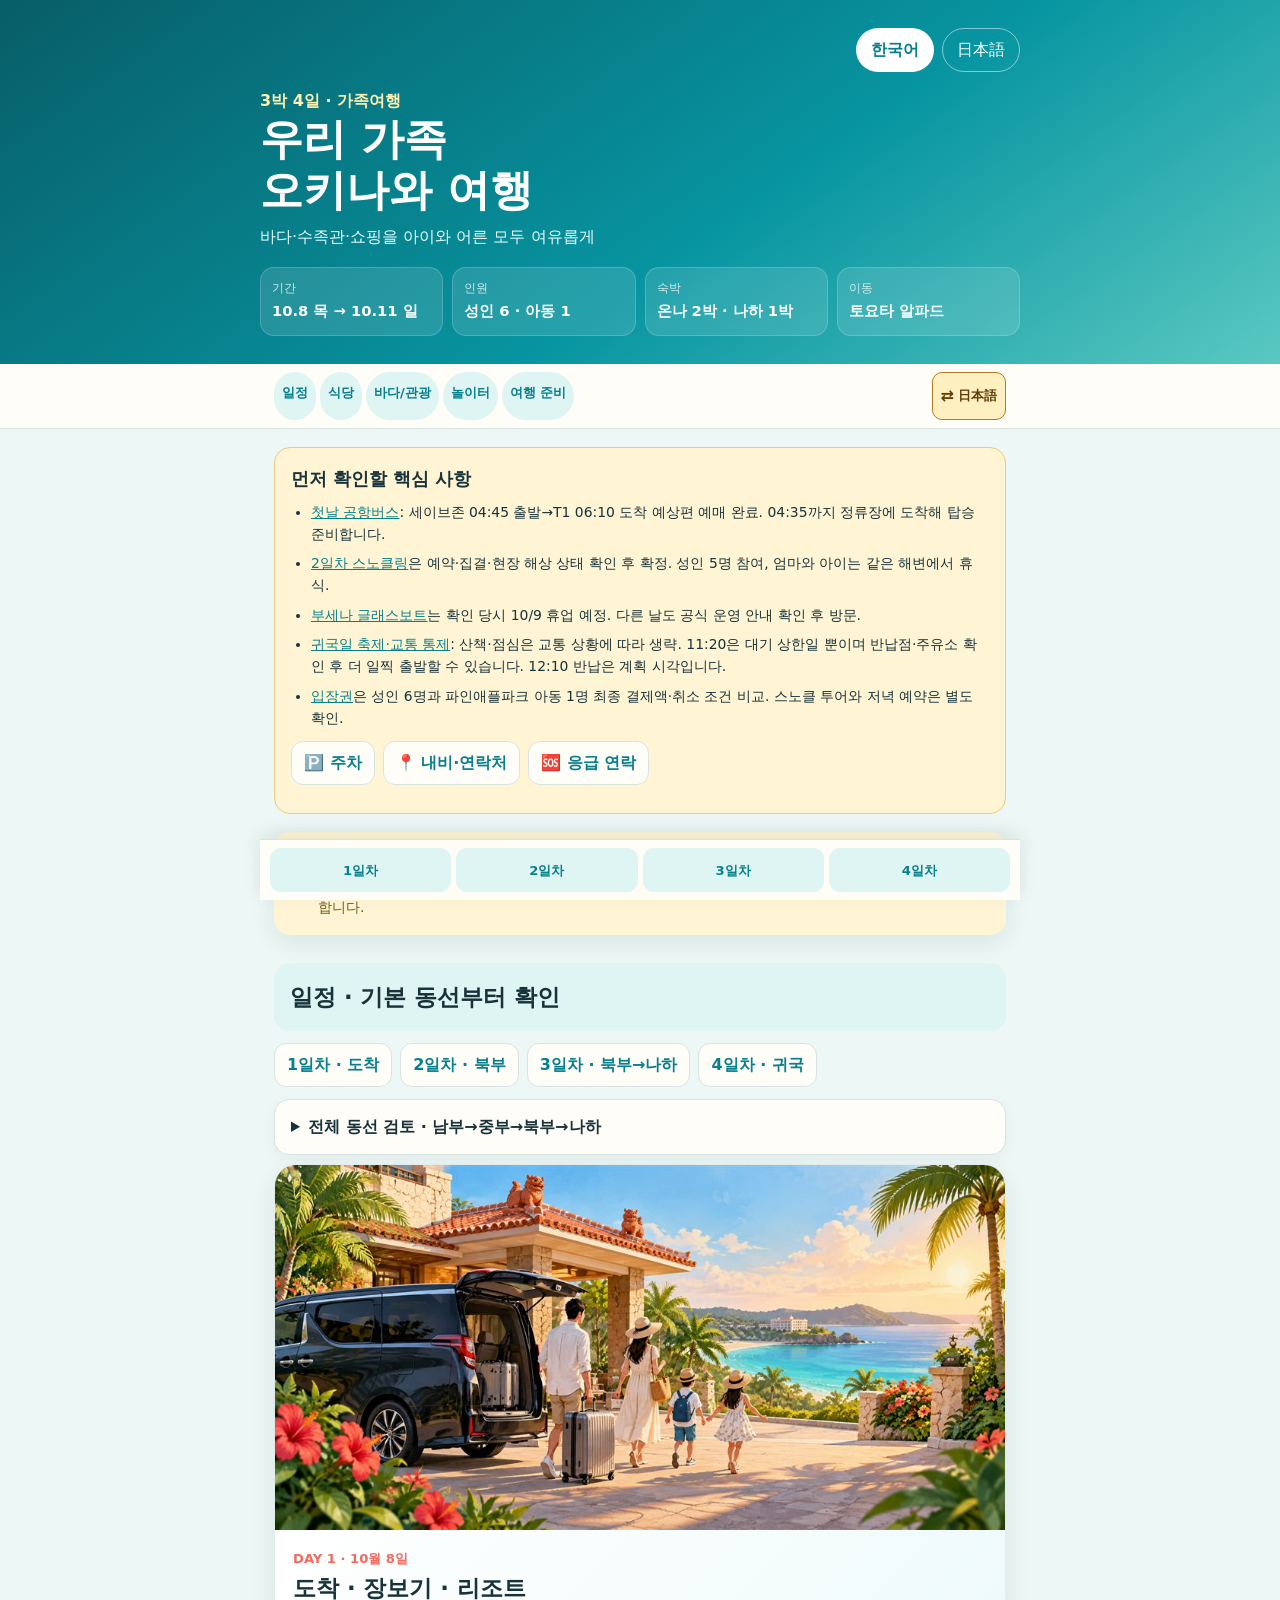
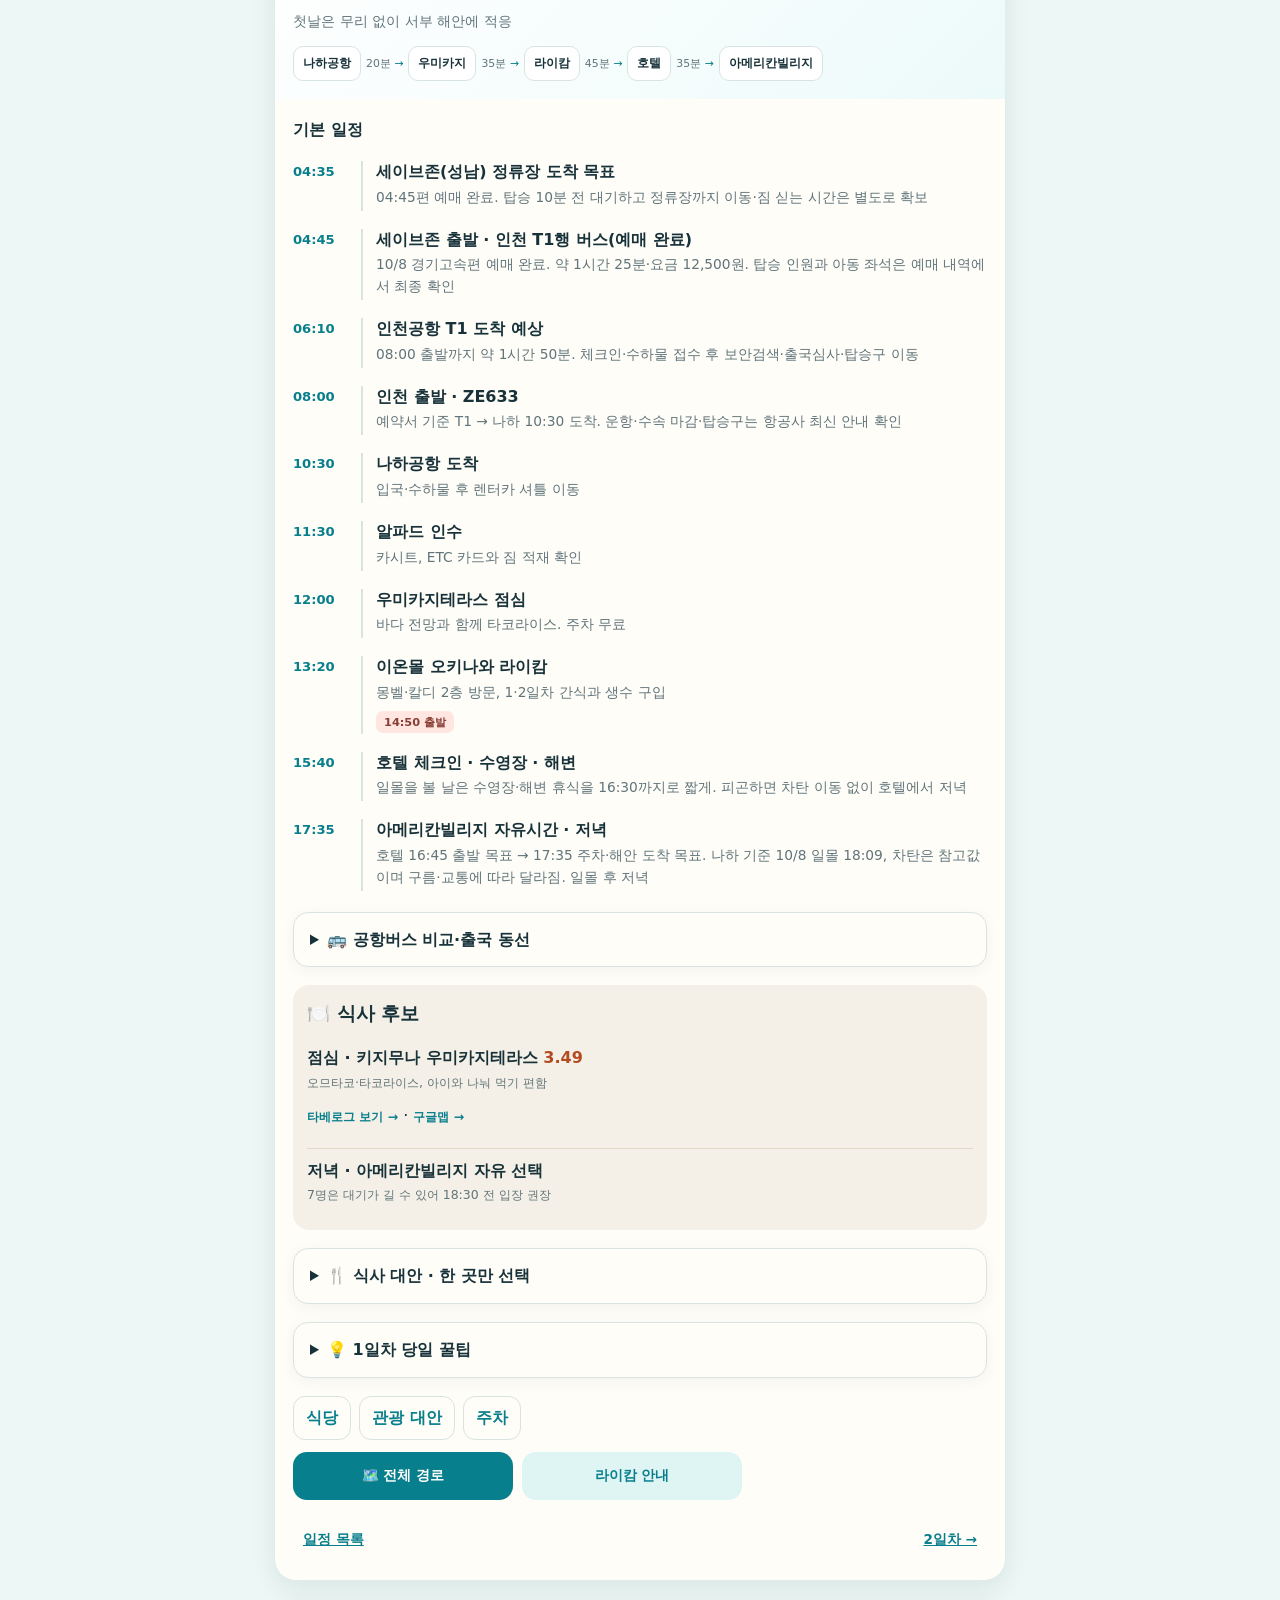
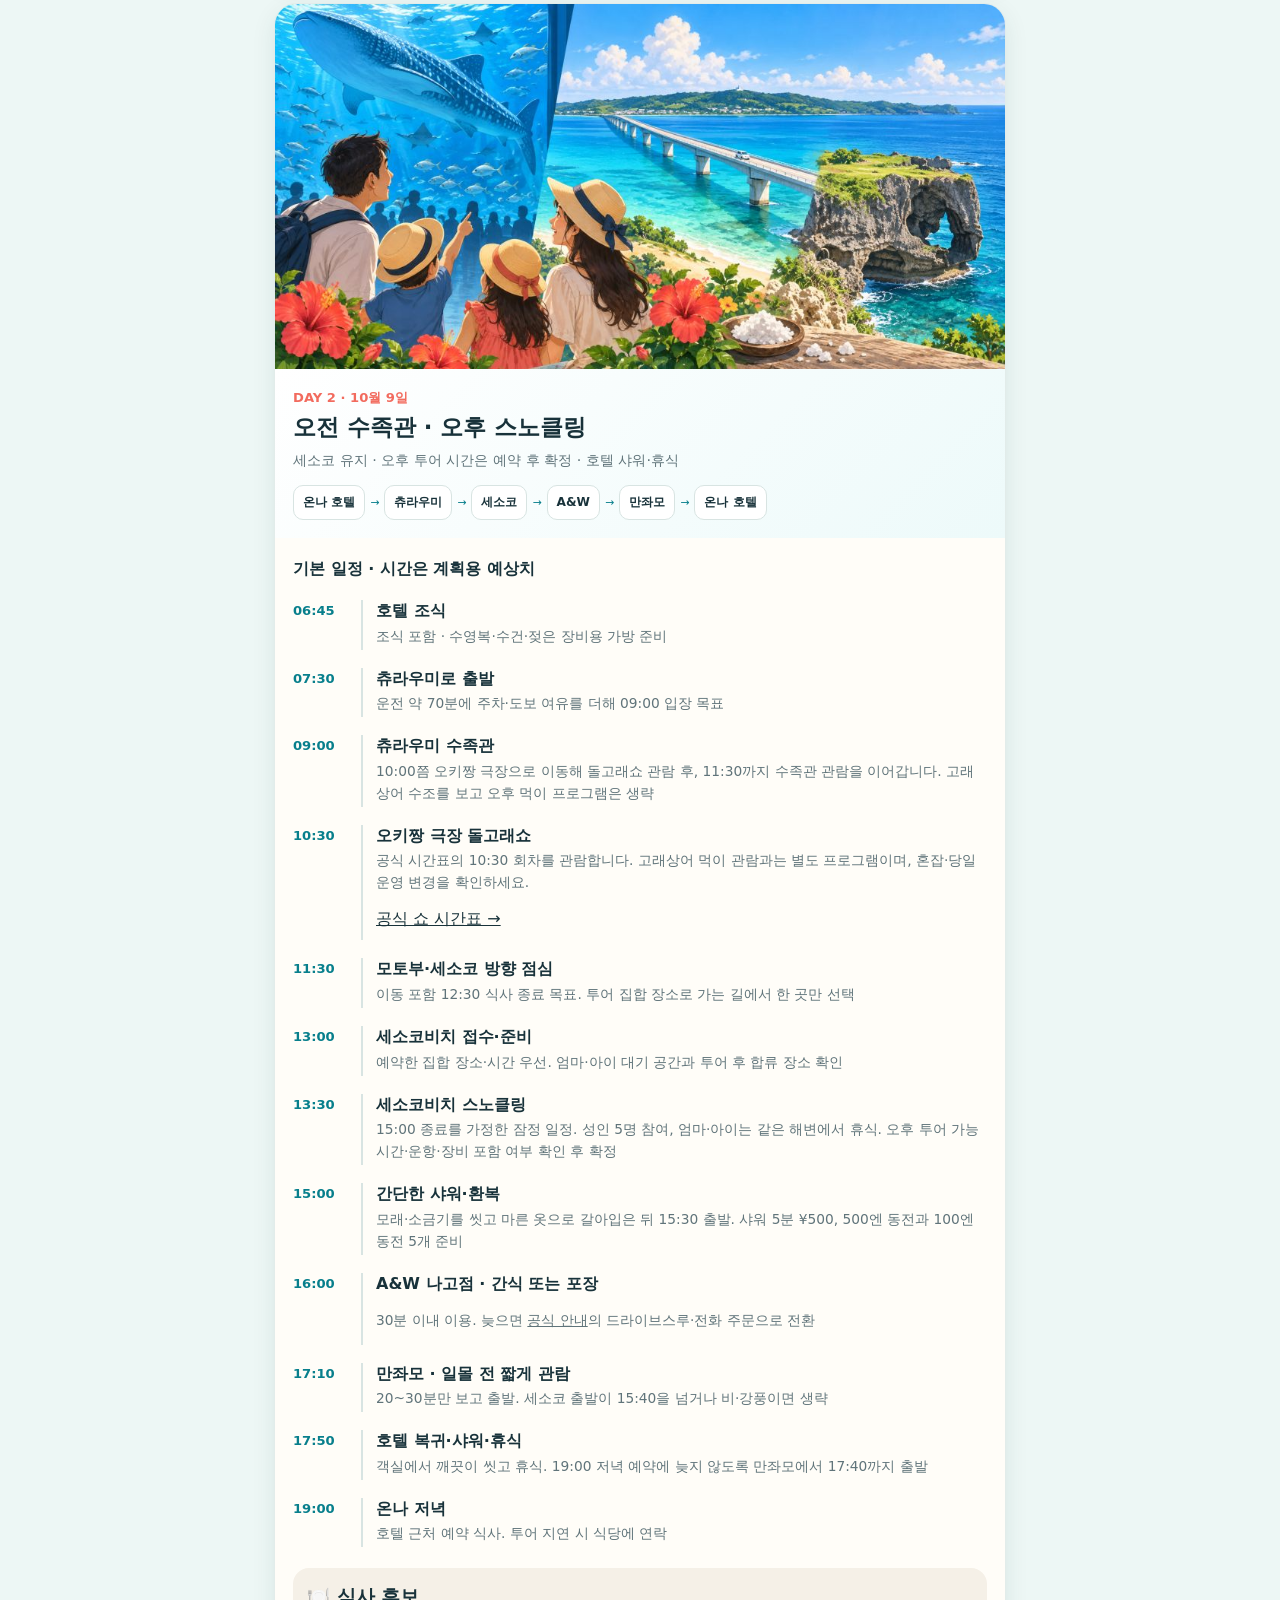
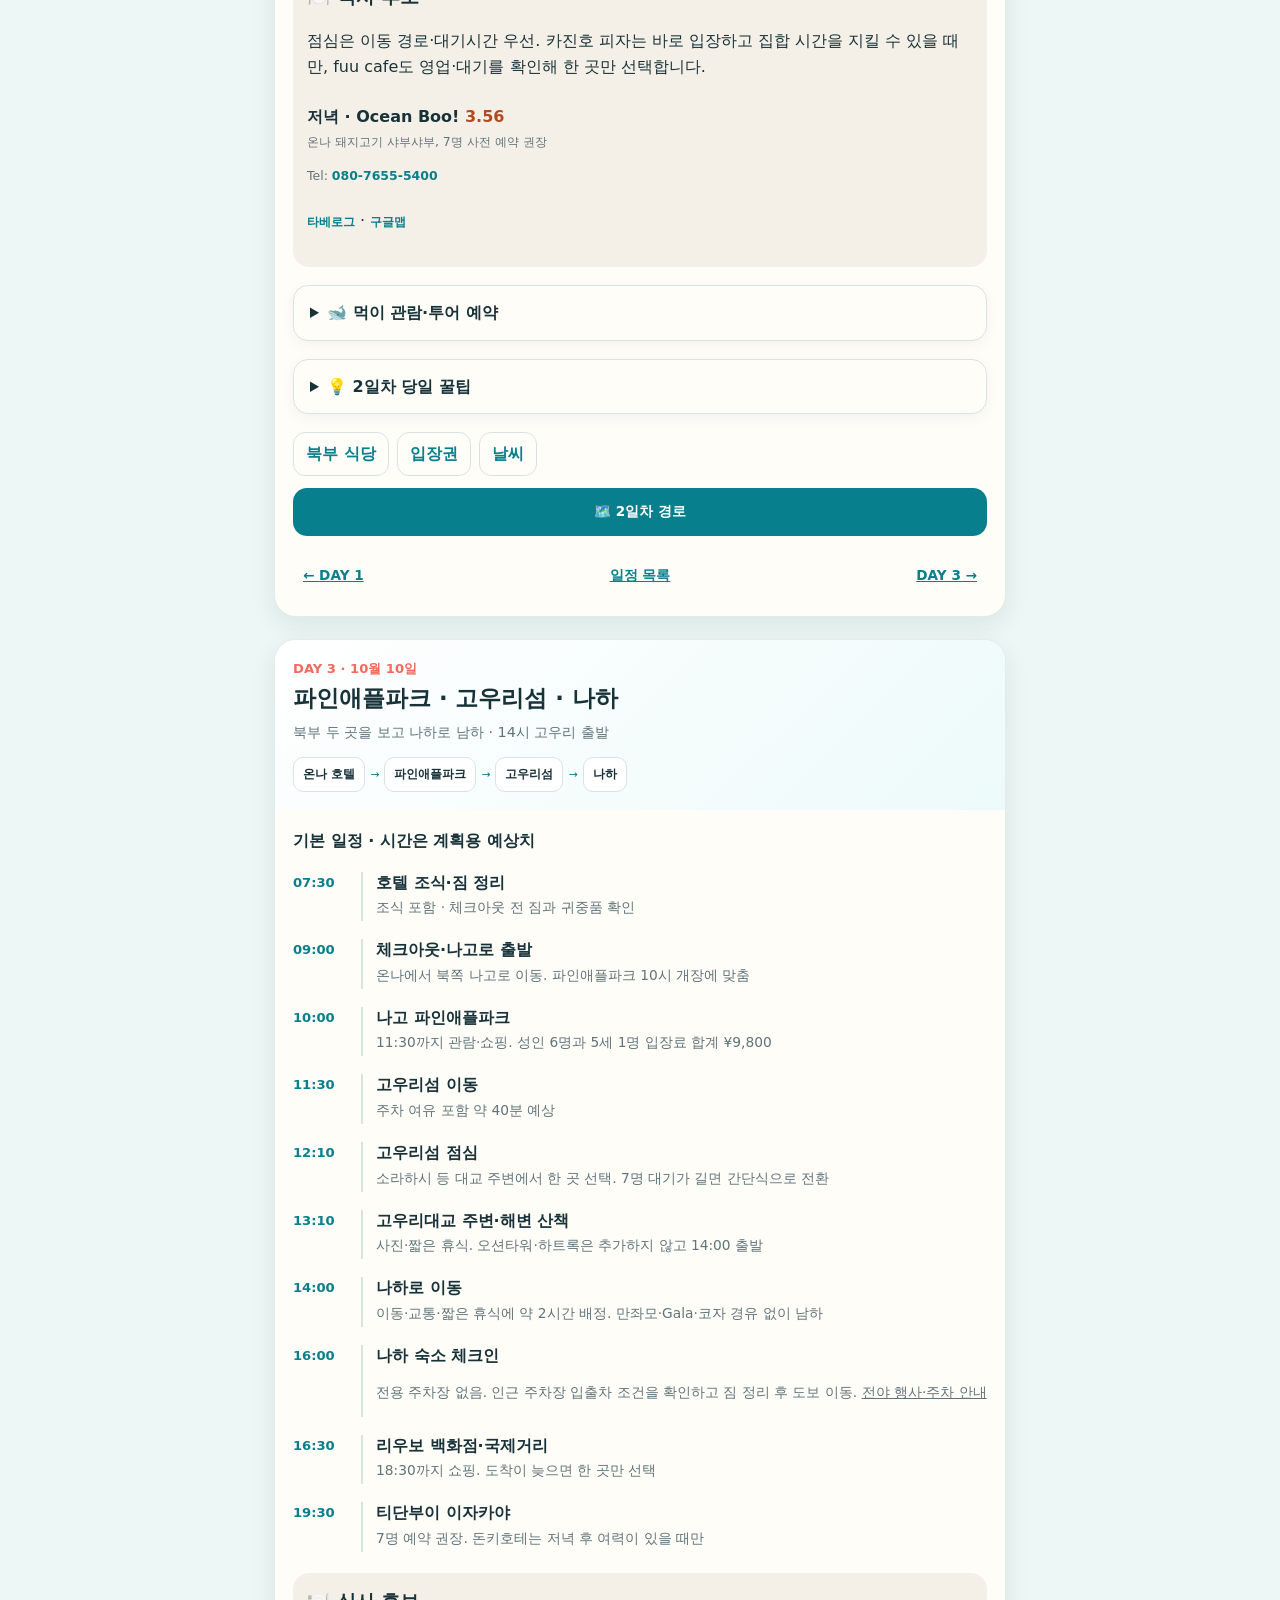
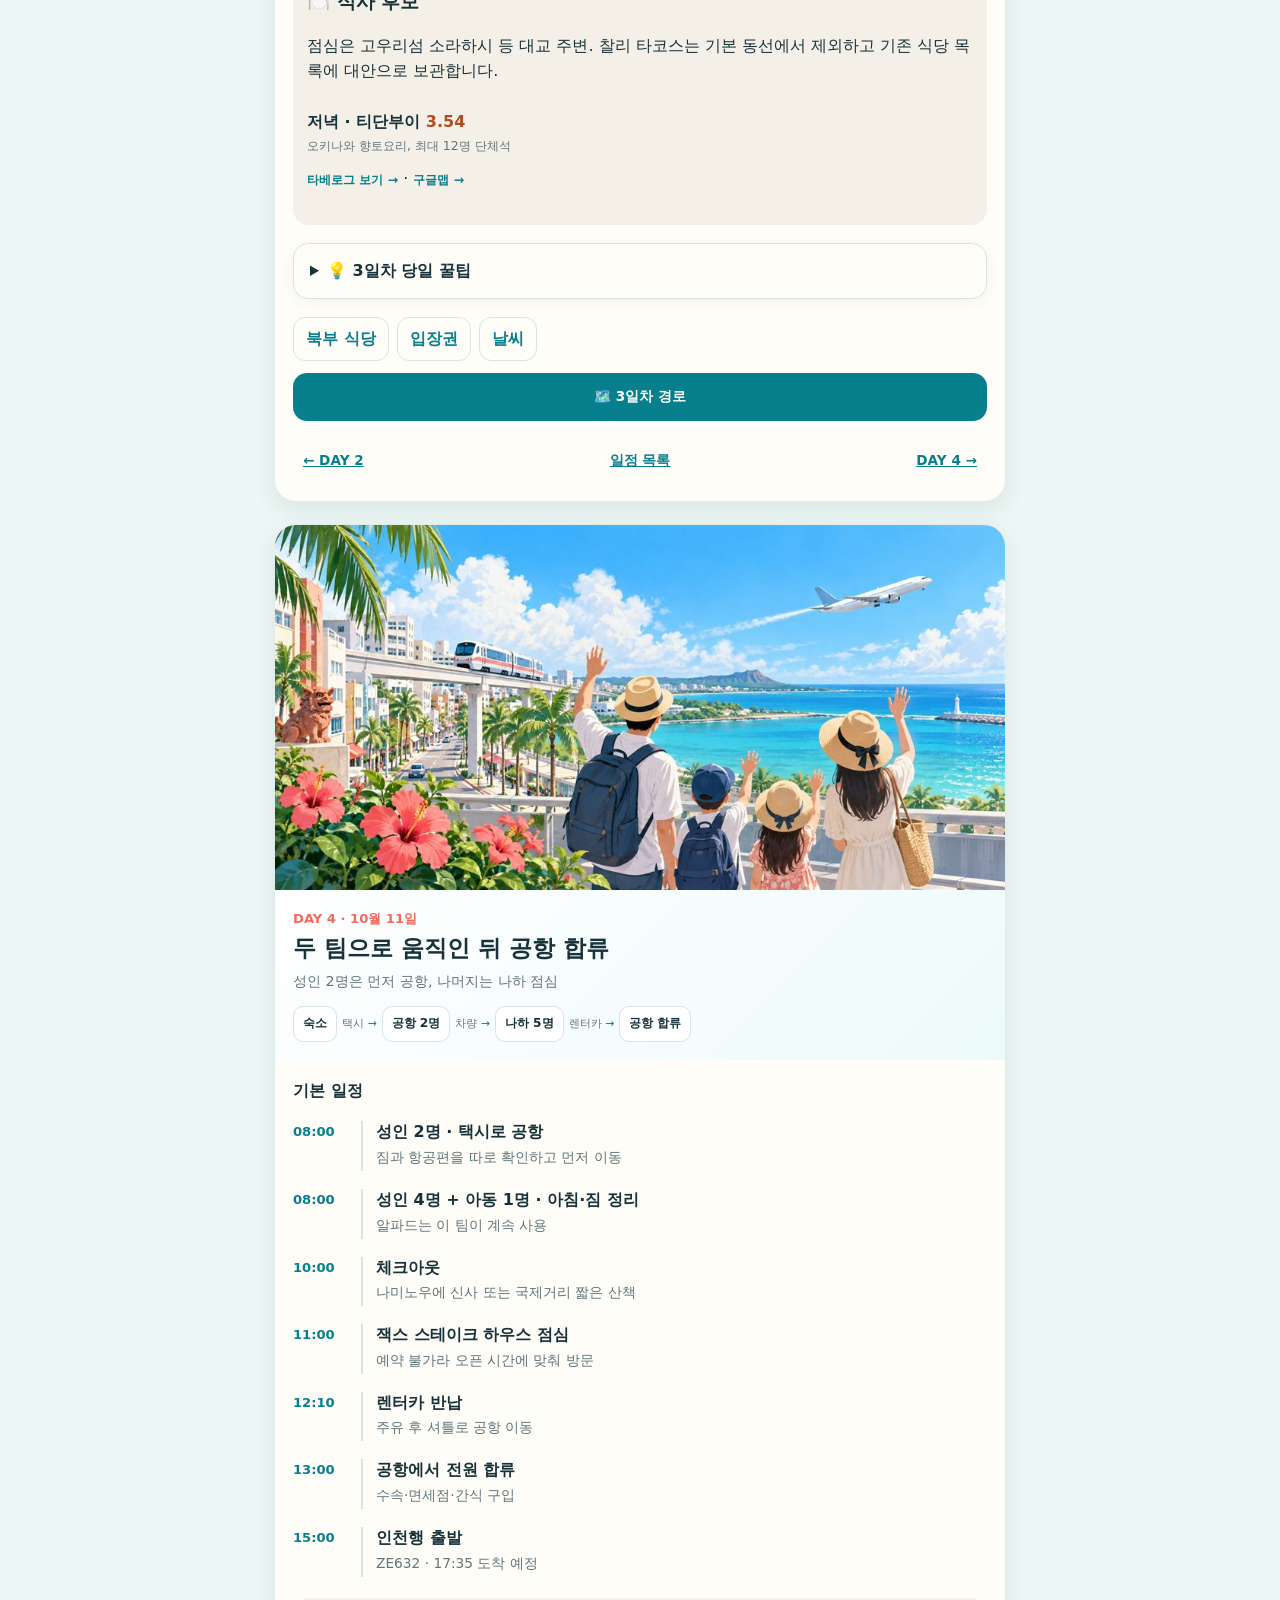
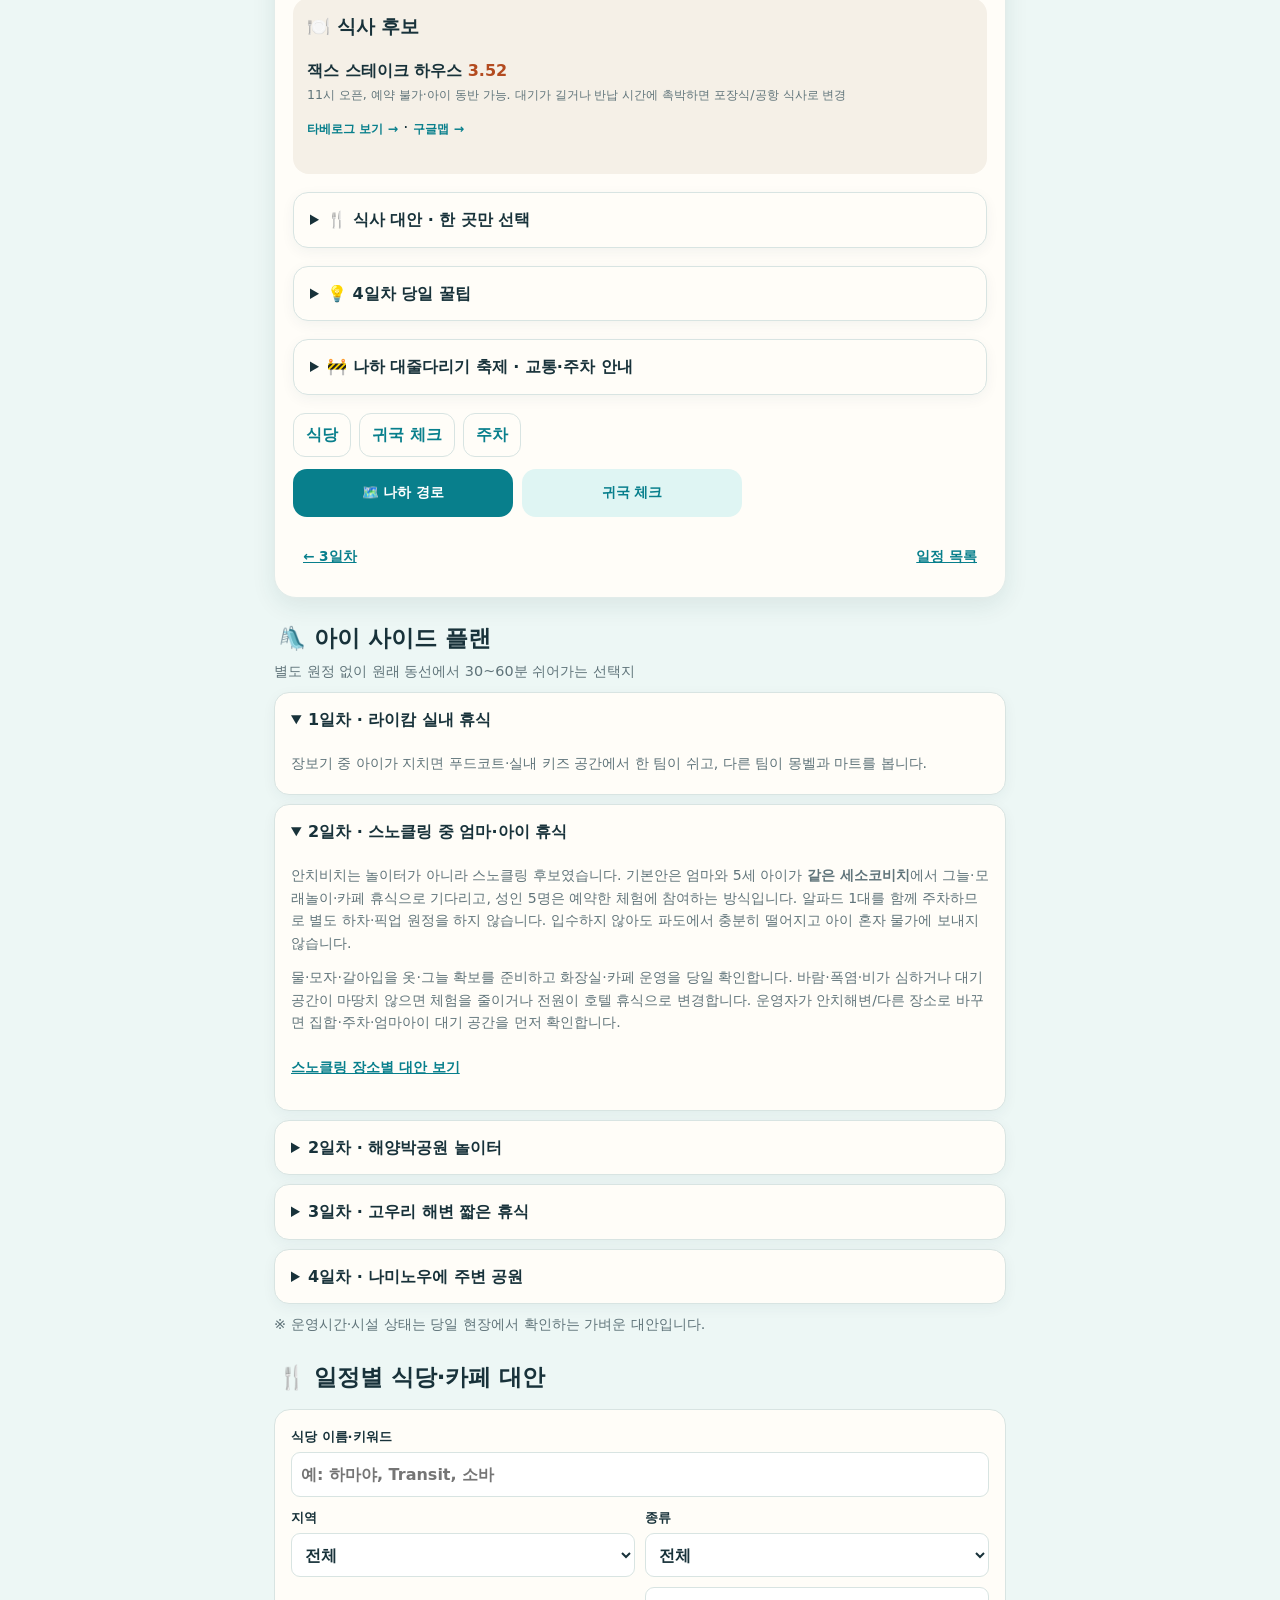
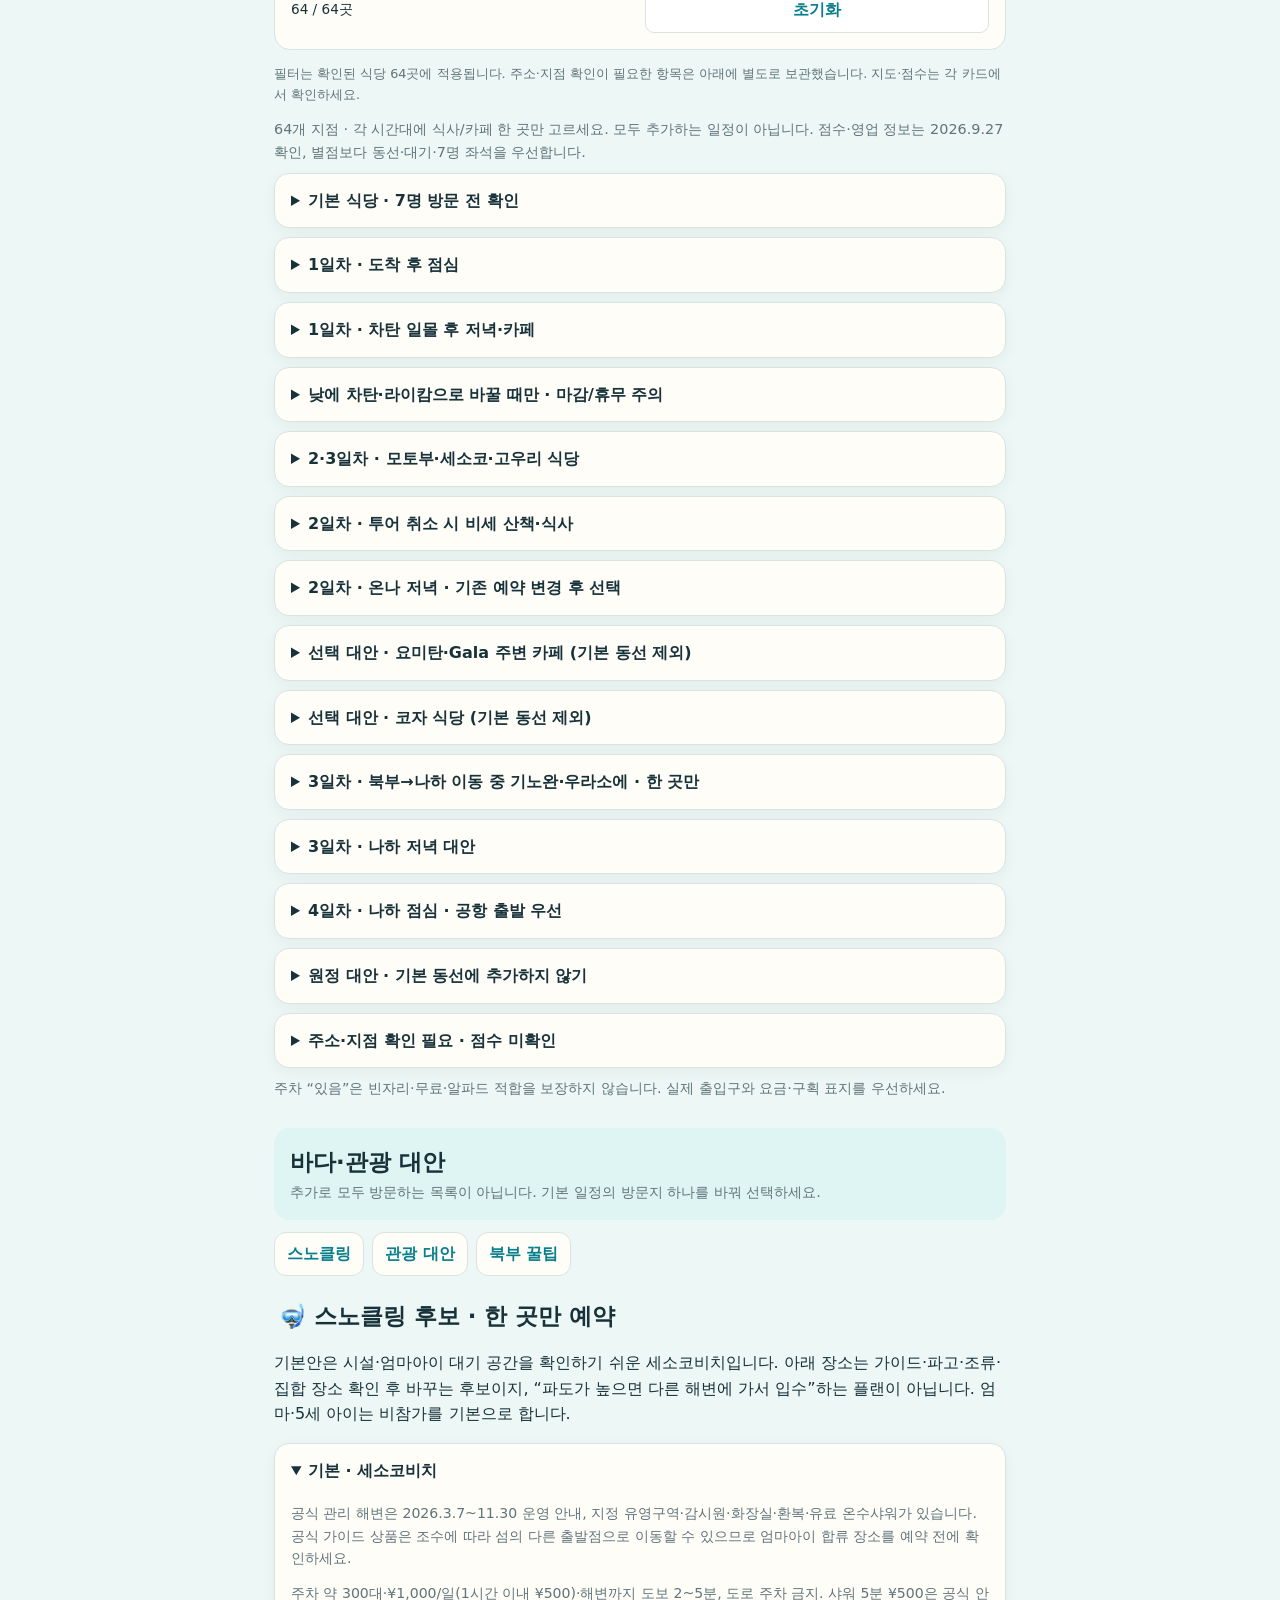
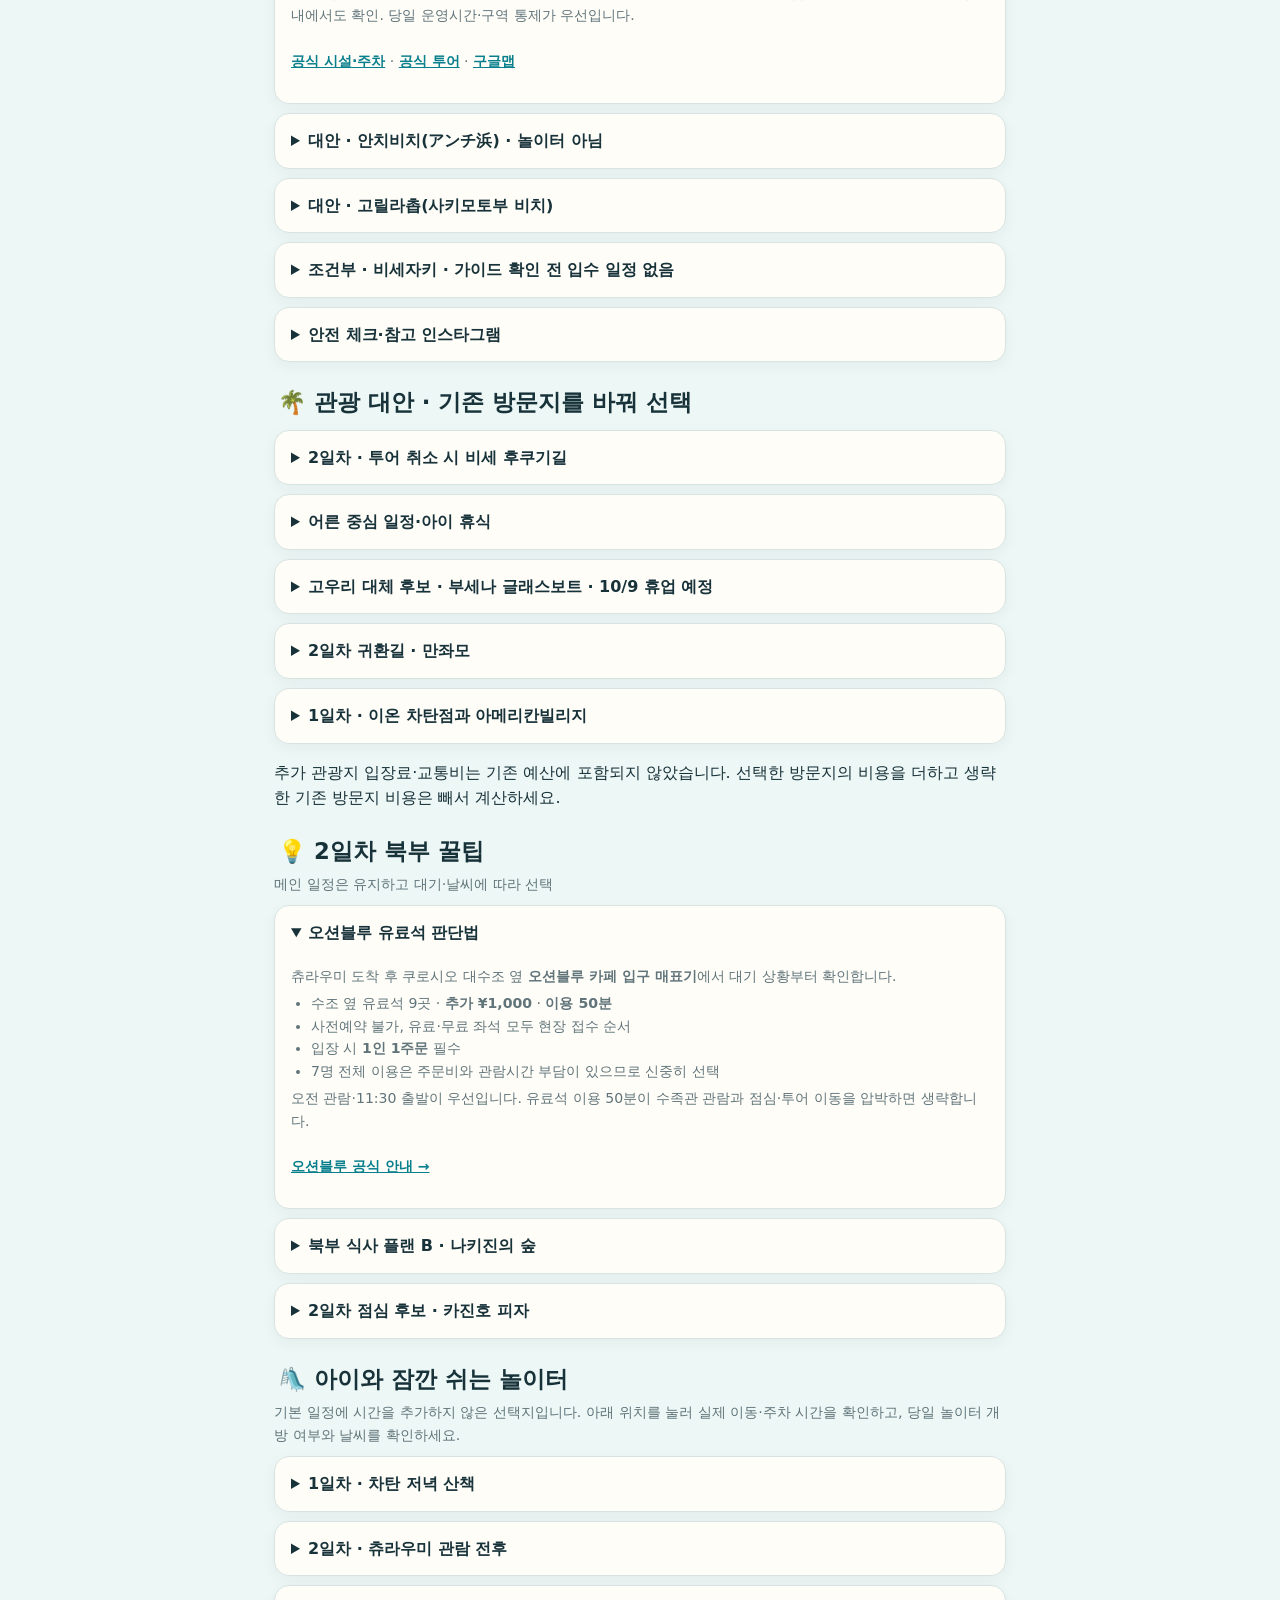
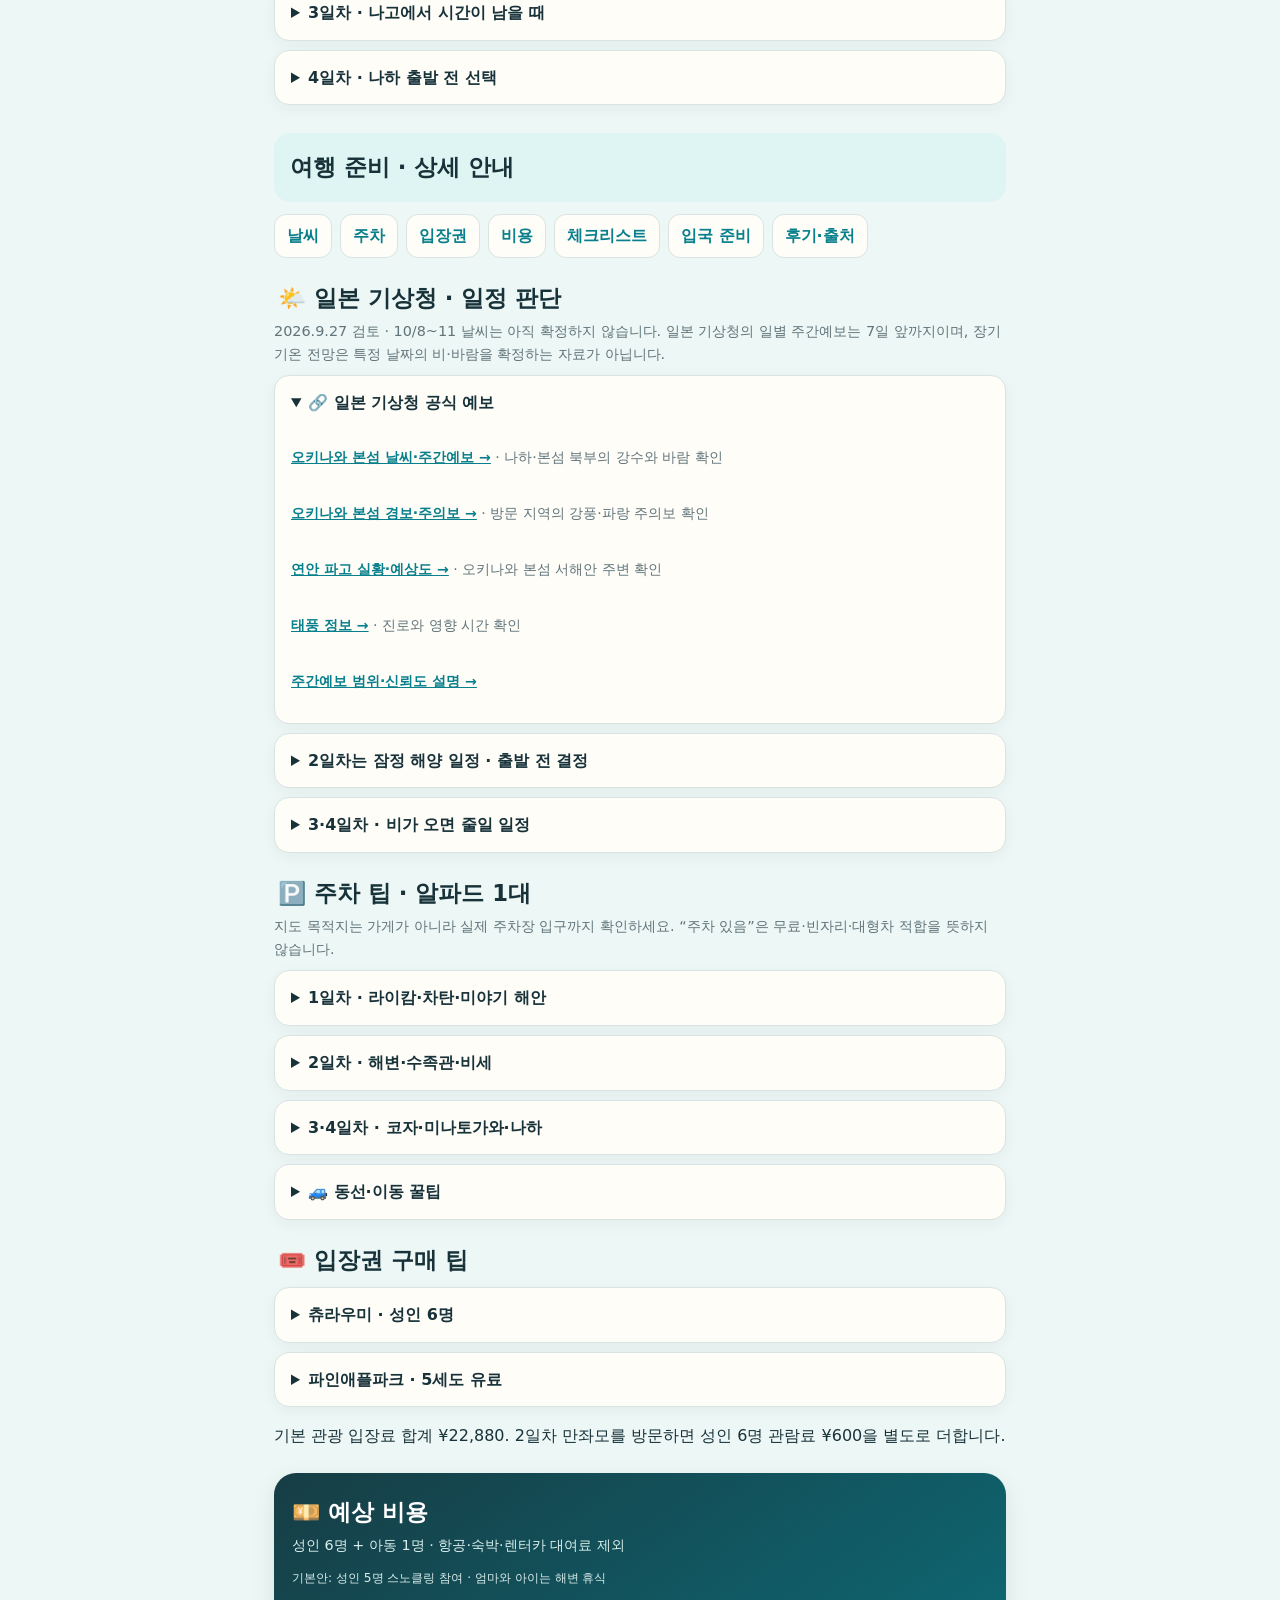
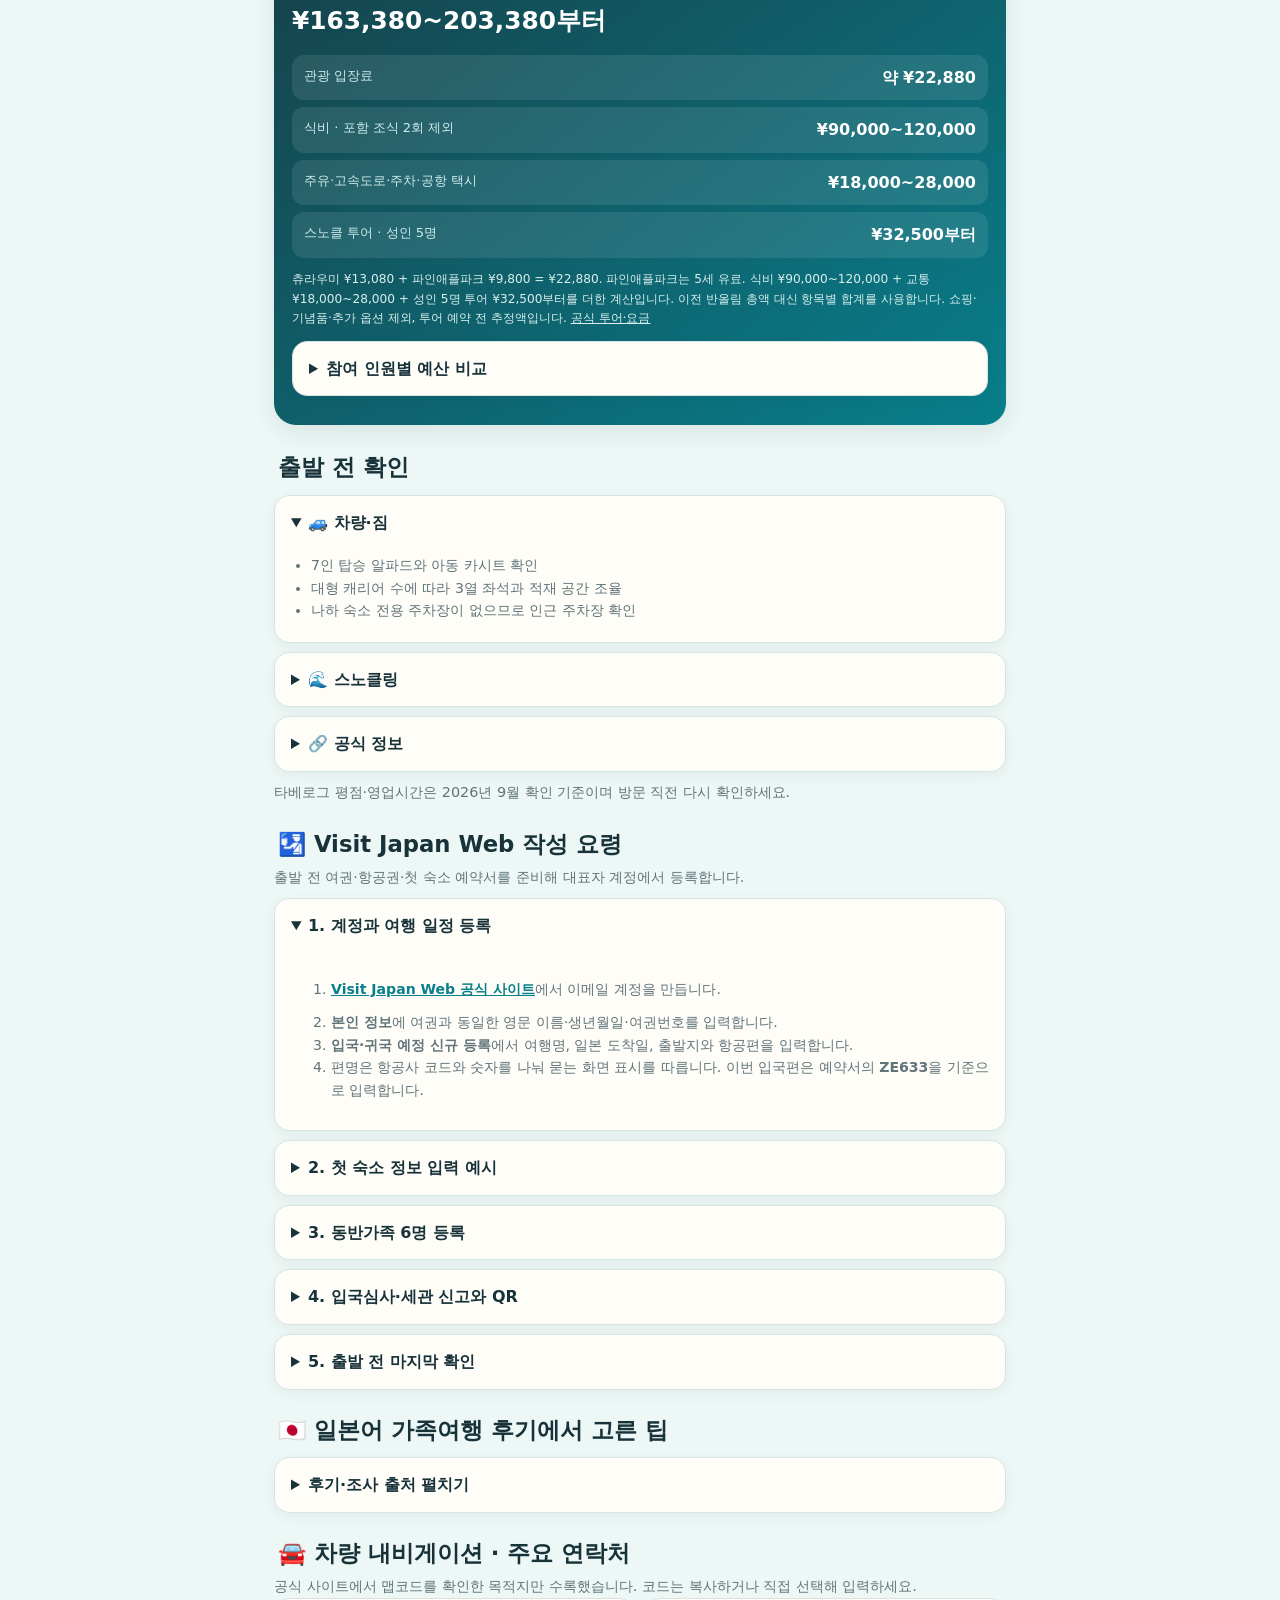
==== commit 330d7957: "Mark airport bus booking as confirmed" ====
--- a/index.html
+++ b/index.html
@@ -3,9 +3,9 @@
 <title>우리 가족 오키나와 여행</title>
 <link rel="stylesheet" href="assets/trip.css"><link rel="alternate" hreflang="ko" href="./index.html"><link rel="alternate" hreflang="ja" href="./ja.html"></head><body>
 <header class="hero"><div><nav class="language-switch" aria-label="언어 선택"><a href="./index.html" lang="ko" hreflang="ko" aria-current="page">한국어</a><a href="./ja.html" lang="ja" hreflang="ja">日本語</a></nav><p class="eyebrow">3박 4일 · 가족여행</p><h1>우리 가족<br>오키나와 여행</h1><p class="hero-copy">바다·수족관·쇼핑을 아이와 어른 모두 여유롭게</p><div class="facts"><div class="fact"><span>기간</span><strong>10.8 목 → 10.11 일</strong></div><div class="fact"><span>인원</span><strong>성인 6 · 아동 1</strong></div><div class="fact"><span>숙박</span><strong>온나 2박 · 나하 1박</strong></div><div class="fact"><span>이동</span><strong>토요타 알파드</strong></div></div></div></header>
-<nav class="day-nav" aria-label="주 메뉴"><a href="#itinerary">일정</a><a href="#food-options">식당</a><a href="#sea-options">바다/관광</a><a href="#playgrounds">놀이터</a><a href="#travel-prep">여행 준비</a><a class="nav-language" href="./ja.html" lang="ja" hreflang="ja" aria-label="일본어로 전환">日本語</a></nav><main><section class="key-checks" id="key-checks"><h2>먼저 확인할 핵심 사항</h2><ul><li><a href="#day1">첫날 공항버스</a>: 세이브존 04:45 출발→T1 06:10 도착 예상편을 잠정안으로 선택. 04:25편도 후보이며 예매·수속 마감 확인이 필요합니다.</li><li><a href="#day2">2일차 스노클링</a>은 예약·집결·현장 해상 상태 확인 후 확정. 성인 5명 참여, 엄마와 아이는 같은 해변에서 휴식.</li><li><a href="#nearby-options">부세나 글래스보트</a>는 확인 당시 10/9 휴업 예정. 다른 날도 공식 운영 안내 확인 후 방문.</li><li><a href="#festival">귀국일 축제·교통 통제</a>: 산책·점심은 교통 상황에 따라 생략. 11:20은 대기 상한일 뿐이며 반납점·주유소 확인 후 더 일찍 출발할 수 있습니다. 12:10 반납은 계획 시각입니다.</li><li><a href="#ticket-tips">입장권</a>은 성인 6명과 파인애플파크 아동 1명 최종 결제액·취소 조건 비교. 스노클 투어와 저녁 예약은 별도 확인.</li></ul><nav class="jump-links" aria-label="현장에서 바로 찾기"><a href="#parking-tips">🅿️ 주차</a><a href="#navigation-contacts">📍 내비·연락처</a><a href="#emergency-contacts">🆘 응급 연락</a></nav></section><aside class="notice"><span>🌦️</span><div><b>날씨와 아이 컨디션이 우선</b><p>스노클링은 파고·운영자 판단을 우선하며 지연되면 호텔 휴식 시간을 조정합니다. 고우리섬은 3일차에 방문합니다.</p></div></aside><div class="section-intro" id="itinerary"><h2>일정 · 기본 동선부터 확인</h2></div><nav class="jump-links" aria-label="관련 상세 안내"><a href="#day1">1일차 · 도착</a><a href="#day2">2일차 · 북부</a><a href="#day3">3일차 · 북부→나하</a><a href="#day4">4일차 · 귀국</a></nav><details><summary>전체 동선 검토 · 남부→중부→북부→나하</summary><div class="detail"><p>공항·우미카지(남부) → 라이캄·차탄(중부) → 온나 숙박과 북부 관광 → 나하 순서입니다. 온나도 지역 구분상 북부입니다.</p><p>1일차에는 호텔에서 차탄을 왕복하고, 2일차에는 츄라우미·세소코에서 온나로 돌아옵니다. 3일차에 나고·고우리로 다시 북상합니다.</p><p>온나 2박과 물놀이 후 객실 샤워·휴식을 우선한 동선입니다. 3일차 고우리 이후에는 만좌모·Gala·코자에 들르지 않고 나하로 갑니다. 이동시간은 교통·주차에 따라 달라집니다.</p></div></details><section class="day" id="day1"><img class="day-image" src="assets/day-1.jpg" alt="오키나와 리조트에 도착하는 가족 여행 그림" width="960" height="480" loading="lazy"><div class="day-head"><p class="day-kicker">DAY 1 · 10월 8일</p><h2>도착 · 장보기 · 리조트</h2><p class="day-summary">첫날은 무리 없이 서부 해안에 적응</p><div class="route"><span class="place">나하공항</span><span class="drive">20분</span><span class="place">우미카지</span><span class="drive">35분</span><span class="place">라이캄</span><span class="drive">45분</span><span class="place">호텔</span><span class="drive">35분</span><span class="place">아메리칸빌리지</span></div></div><h3 class="timeline-heading">기본 일정</h3><ol class="timeline"><li class="slot"><time class="time">04:35</time><div class="event"><strong>세이브존(성남) 정류장 도착 목표</strong><p>04:45편 탑승 10분 전 대기. 정류장까지 이동·짐 싣는 시간은 별도로 확보. 예매 여부 미확인</p></div></li><li class="slot"><time class="time">04:45</time><div class="event"><strong>세이브존 출발 · 인천 T1행 버스(잠정)</strong><p>제공된 10/8 배차 조회: 경기고속·약 1시간 25분·표시 요금 12,500원. 탑승 인원·아동 좌석/요금·예매 여부 확인</p></div></li><li class="slot"><time class="time">06:10</time><div class="event"><strong>인천공항 T1 도착 예상</strong><p>08:00 출발까지 약 1시간 50분. 체크인·수하물 접수 후 보안검색·출국심사·탑승구 이동</p></div></li><li class="slot"><time class="time">08:00</time><div class="event"><strong>인천 출발 · ZE633</strong><p>예약서 기준 T1 → 나하 10:30 도착. 운항·수속 마감·탑승구는 항공사 최신 안내 확인</p></div></li>
+<nav class="day-nav" aria-label="주 메뉴"><a href="#itinerary">일정</a><a href="#food-options">식당</a><a href="#sea-options">바다/관광</a><a href="#playgrounds">놀이터</a><a href="#travel-prep">여행 준비</a><a class="nav-language" href="./ja.html" lang="ja" hreflang="ja" aria-label="일본어로 전환">日本語</a></nav><main><section class="key-checks" id="key-checks"><h2>먼저 확인할 핵심 사항</h2><ul><li><a href="#day1">첫날 공항버스</a>: 세이브존 04:45 출발→T1 06:10 도착 예상편 예매 완료. 04:35까지 정류장에 도착해 탑승 준비합니다.</li><li><a href="#day2">2일차 스노클링</a>은 예약·집결·현장 해상 상태 확인 후 확정. 성인 5명 참여, 엄마와 아이는 같은 해변에서 휴식.</li><li><a href="#nearby-options">부세나 글래스보트</a>는 확인 당시 10/9 휴업 예정. 다른 날도 공식 운영 안내 확인 후 방문.</li><li><a href="#festival">귀국일 축제·교통 통제</a>: 산책·점심은 교통 상황에 따라 생략. 11:20은 대기 상한일 뿐이며 반납점·주유소 확인 후 더 일찍 출발할 수 있습니다. 12:10 반납은 계획 시각입니다.</li><li><a href="#ticket-tips">입장권</a>은 성인 6명과 파인애플파크 아동 1명 최종 결제액·취소 조건 비교. 스노클 투어와 저녁 예약은 별도 확인.</li></ul><nav class="jump-links" aria-label="현장에서 바로 찾기"><a href="#parking-tips">🅿️ 주차</a><a href="#navigation-contacts">📍 내비·연락처</a><a href="#emergency-contacts">🆘 응급 연락</a></nav></section><aside class="notice"><span>🌦️</span><div><b>날씨와 아이 컨디션이 우선</b><p>스노클링은 파고·운영자 판단을 우선하며 지연되면 호텔 휴식 시간을 조정합니다. 고우리섬은 3일차에 방문합니다.</p></div></aside><div class="section-intro" id="itinerary"><h2>일정 · 기본 동선부터 확인</h2></div><nav class="jump-links" aria-label="관련 상세 안내"><a href="#day1">1일차 · 도착</a><a href="#day2">2일차 · 북부</a><a href="#day3">3일차 · 북부→나하</a><a href="#day4">4일차 · 귀국</a></nav><details><summary>전체 동선 검토 · 남부→중부→북부→나하</summary><div class="detail"><p>공항·우미카지(남부) → 라이캄·차탄(중부) → 온나 숙박과 북부 관광 → 나하 순서입니다. 온나도 지역 구분상 북부입니다.</p><p>1일차에는 호텔에서 차탄을 왕복하고, 2일차에는 츄라우미·세소코에서 온나로 돌아옵니다. 3일차에 나고·고우리로 다시 북상합니다.</p><p>온나 2박과 물놀이 후 객실 샤워·휴식을 우선한 동선입니다. 3일차 고우리 이후에는 만좌모·Gala·코자에 들르지 않고 나하로 갑니다. 이동시간은 교통·주차에 따라 달라집니다.</p></div></details><section class="day" id="day1"><img class="day-image" src="assets/day-1.jpg" alt="오키나와 리조트에 도착하는 가족 여행 그림" width="960" height="480" loading="lazy"><div class="day-head"><p class="day-kicker">DAY 1 · 10월 8일</p><h2>도착 · 장보기 · 리조트</h2><p class="day-summary">첫날은 무리 없이 서부 해안에 적응</p><div class="route"><span class="place">나하공항</span><span class="drive">20분</span><span class="place">우미카지</span><span class="drive">35분</span><span class="place">라이캄</span><span class="drive">45분</span><span class="place">호텔</span><span class="drive">35분</span><span class="place">아메리칸빌리지</span></div></div><h3 class="timeline-heading">기본 일정</h3><ol class="timeline"><li class="slot"><time class="time">04:35</time><div class="event"><strong>세이브존(성남) 정류장 도착 목표</strong><p>04:45편 예매 완료. 탑승 10분 전 대기하고 정류장까지 이동·짐 싣는 시간은 별도로 확보</p></div></li><li class="slot"><time class="time">04:45</time><div class="event"><strong>세이브존 출발 · 인천 T1행 버스(예매 완료)</strong><p>10/8 경기고속편 예매 완료. 약 1시간 25분·요금 12,500원. 탑승 인원과 아동 좌석은 예매 내역에서 최종 확인</p></div></li><li class="slot"><time class="time">06:10</time><div class="event"><strong>인천공항 T1 도착 예상</strong><p>08:00 출발까지 약 1시간 50분. 체크인·수하물 접수 후 보안검색·출국심사·탑승구 이동</p></div></li><li class="slot"><time class="time">08:00</time><div class="event"><strong>인천 출발 · ZE633</strong><p>예약서 기준 T1 → 나하 10:30 도착. 운항·수속 마감·탑승구는 항공사 최신 안내 확인</p></div></li>
 <li class="slot"><time class="time">10:30</time><div class="event"><strong>나하공항 도착</strong><p>입국·수하물 후 렌터카 셔틀 이동</p></div></li><li class="slot"><time class="time">11:30</time><div class="event"><strong>알파드 인수</strong><p>카시트, ETC 카드와 짐 적재 확인</p></div></li><li class="slot"><time class="time">12:00</time><div class="event"><strong>우미카지테라스 점심</strong><p>바다 전망과 함께 타코라이스. 주차 무료</p></div></li><li class="slot"><time class="time">13:20</time><div class="event"><strong>이온몰 오키나와 라이캄</strong><p>몽벨·칼디 2층 방문, 1·2일차 간식과 생수 구입</p><span class="tag">14:50 출발</span></div></li><li class="slot"><time class="time">15:40</time><div class="event"><strong>호텔 체크인 · 수영장 · 해변</strong><p>일몰을 볼 날은 수영장·해변 휴식을 16:30까지로 짧게. 피곤하면 차탄 이동 없이 호텔에서 저녁</p></div></li><li class="slot"><time class="time">17:35</time><div class="event"><strong>아메리칸빌리지 자유시간 · 저녁</strong><p>호텔 16:45 출발 목표 → 17:35 주차·해안 도착 목표. 나하 기준 10/8 일몰 18:09, 차탄은 참고값이며 구름·교통에 따라 달라짐. 일몰 후 저녁</p></div></li></ol>
-<details><summary>🚌 공항버스 비교·출국 동선</summary><div class="detail"><p><b>잠정 선택: 세이브존 04:45 출발 → T1 06:10 도착 예상</b>(조회 화면 표시 요금 12,500원). 세이브존 정류장까지 이동은 별도입니다.</p><p>더 이른 세이브존 04:25편은 05:50 도착 예상, 표시 요금 12,500원입니다. 포레스티아 서문 05:10편은 06:40 도착 예상, 11,900원입니다.</p><p>시각·요금은 조회 당시 기준이며 예매는 확인되지 않았습니다. 항공사 체크인 마감 시각도 확인하세요. 국내 버스비는 엔화 여행 예산에서 제외합니다.</p></div></details><div class="food"><h3>🍽️ 식사 후보</h3><div class="pick"><strong>점심 · 키지무나 우미카지테라스 <span class="score">3.49</span></strong><p>오므타코·타코라이스, 아이와 나눠 먹기 편함</p><a href="https://tabelog.com/okinawa/A4701/A470103/47016227/" target="_blank" rel="noopener">타베로그 보기 →</a> · <a href="https://www.google.com/maps/search/?api=1&amp;query=%E3%81%8D%E3%81%98%E3%82%80%E3%81%AA%E3%81%81%20%E3%82%A6%E3%83%9F%E3%82%AB%E3%82%B8%E3%83%86%E3%83%A9%E3%82%B9%E5%BA%97%20%E6%B2%96%E7%B8%84%E7%9C%8C%20%E8%B1%8A%E8%A6%8B%E5%9F%8E%E5%B8%82%E7%80%AC%E9%95%B7174-6%20%E3%82%A6%E3%83%9F%E3%82%AB%E3%82%B8%E3%83%86%E3%83%A9%E3%82%B9" target="_blank" rel="noopener">구글맵 →</a></div><div class="pick"><strong>저녁 · 아메리칸빌리지 자유 선택</strong><p>7명은 대기가 길 수 있어 18:30 전 입장 권장</p></div></div><details><summary>🍴 식사 대안 · 한 곳만 선택</summary><div class="detail"><p>일몰 후 저녁은 HAN’S·돈카츠타로·KISEKI·MEXICO 중 한 곳, 커피는 지바고 로스터리 또는 샌프란시스코 중 한 곳만. Transit은 미야기 해안으로 장소를 바꿀 때 선택합니다. 하마야·King Side는 낮 영업이라 현재 일몰 후 일정에 넣지 않습니다.</p><p><a href="#food-d1evening">점수·구글맵·주차 상세 보기 →</a></p></div></details><details><summary>💡 1일차 당일 꿀팁</summary><div class="detail"><ul><li>우미카지테라스는 섬 내 무료주차장을 이용하고 식당별 영업시간은 입장 전에 확인합니다.</li><li>라이캄 주차는 무료이며 <b>몽벨은 2층</b>입니다. 칼디도 2층이며, 마트는 몰 안내에서 층을 확인한 뒤 팀을 나누면 빠릅니다.</li><li>리잔 도착 시 로비에서 짐과 가족을 먼저 내리고 주차하며, 발급받은 주차권은 연박 동안 보관합니다.</li><li>아메리칸빌리지는 <b>차탄초 공영주차장</b>(미하마 공공주차장 무료)을 후보로, 만차면 피셔리나 공공주차장(2시간 무료·하루 최대 ¥400 안내)을 확인합니다. 각 구획 표지를 우선하고 쇼핑몰 주차로 외부 관광만 하지 않습니다。</li><li>일몰을 보려면 호텔 16:45 출발·해안 17:35 도착을 목표로 주차 여유를 둡니다. 10/8 일몰 18:09는 나하 기준 참고값이며 차탄·날씨에 따라 차이가 있습니다. <a href="https://eco.mtk.nao.ac.jp/koyomi/dni/2026/s4810.html" target="_blank" rel="noopener">국립천문대 일몰표</a></li><li><a href="https://map.kaldi.co.jp/kaldi/detailMap?%3Baccmd=0&amp;account=kaldi&amp;adr=47&amp;bid=379&amp;pgret=2" target="_blank" rel="noopener">칼디 라이캄점 공식 안내 · 2층</a></li></ul><p><a href="https://blog.naver.com/barond1231/224398605699" target="_blank" rel="noopener">개인 후기 · 우미카지 2026.9.2 →</a> · <a href="https://blog.naver.com/alstjsdl0831/224384374365" target="_blank" rel="noopener">라이캄 2026.8.20 →</a> · <a href="https://blog.naver.com/joyandjenny/224422004364" target="_blank" rel="noopener">주차 2026.9.24 →</a></p></div></details><nav class="jump-links day-links" aria-label="관련 상세 안내"><a href="#food-d1evening">식당</a><a href="#nearby-options">관광 대안</a><a href="#parking-tips">주차</a></nav><div class="actions"><a class="action" href="https://www.google.com/maps/dir/?api=1&origin=Naha+Airport&destination=Rizzan+Sea-Park+Hotel+Tancha+Bay&waypoints=Umikaji+Terrace%7CAEON+MALL+Okinawa+Rycom%7CRizzan+Sea-Park+Hotel+Tancha+Bay%7CAmerican+Village+Okinawa&travelmode=driving" target="_blank" rel="noopener">🗺️ 전체 경로</a><a class="action secondary" href="https://kr.aeonmall.global/mall/okinawarycom" target="_blank" rel="noopener">라이캄 안내</a></div><nav class="day-pager" aria-label="날짜 이동"><a href="#itinerary">일정 목록</a><a href="#day2">2일차 →</a></nav></section><section class="day" id="day2"><img class="day-image" src="assets/day-2-v2.jpg" alt="오키나와 바다와 수족관 여행 이미지" width="960" height="480" loading="lazy"><div class="day-head"><p class="day-kicker">DAY 2 · 10월 9일</p><h2>오전 수족관 · 오후 스노클링</h2><p class="day-summary">세소코 유지 · 오후 투어 시간은 예약 후 확정 · 호텔 샤워·휴식</p><div class="route"><span class="place">온나 호텔</span><span class="drive"></span><span class="place">츄라우미</span><span class="drive"></span><span class="place">세소코</span><span class="drive"></span><span class="place">A&amp;W</span><span class="drive"></span><span class="place">만좌모</span><span class="drive"></span><span class="place">온나 호텔</span></div></div><h3 class="timeline-heading">기본 일정 · 시간은 계획용 예상치</h3><ol class="timeline"><li class="slot"><time class="time">06:45</time><div class="event"><strong>호텔 조식</strong><p>조식 포함 · 수영복·수건·젖은 장비용 가방 준비</p></div></li><li class="slot"><time class="time">07:30</time><div class="event"><strong>츄라우미로 출발</strong><p>운전 약 70분에 주차·도보 여유를 더해 09:00 입장 목표</p></div></li><li class="slot"><time class="time">09:00</time><div class="event"><strong>츄라우미 수족관</strong><p>10:00쯤 오키짱 극장으로 이동해 돌고래쇼 관람 후, 11:30까지 수족관 관람을 이어갑니다. 고래상어 수조를 보고 오후 먹이 프로그램은 생략</p></div></li><li class="slot"><time class="time">10:30</time><div class="event"><strong>오키짱 극장 돌고래쇼</strong><p>공식 시간표의 10:30 회차를 관람합니다. 고래상어 먹이 관람과는 별도 프로그램이며, 혼잡·당일 운영 변경을 확인하세요.</p><a href="https://oki-park.jp/kaiyohaku/inst/77/129" target="_blank" rel="noopener">공식 쇼 시간표 →</a></div></li><li class="slot"><time class="time">11:30</time><div class="event"><strong>모토부·세소코 방향 점심</strong><p>이동 포함 12:30 식사 종료 목표. 투어 집합 장소로 가는 길에서 한 곳만 선택</p></div></li><li class="slot"><time class="time">13:00</time><div class="event"><strong>세소코비치 접수·준비</strong><p>예약한 집합 장소·시간 우선. 엄마·아이 대기 공간과 투어 후 합류 장소 확인</p></div></li><li class="slot"><time class="time">13:30</time><div class="event"><strong>세소코비치 스노클링</strong><p>15:00 종료를 가정한 잠정 일정. 성인 5명 참여, 엄마·아이는 같은 해변에서 휴식. 오후 투어 가능 시간·운항·장비 포함 여부 확인 후 확정</p></div></li><li class="slot"><time class="time">15:00</time><div class="event"><strong>간단한 샤워·환복</strong><p>모래·소금기를 씻고 마른 옷으로 갈아입은 뒤 15:30 출발. 샤워 5분 ¥500, 500엔 동전과 100엔 동전 5개 준비</p></div></li><li class="slot"><time class="time">16:00</time><div class="event"><strong>A&amp;W 나고점 · 간식 또는 포장</strong><p>30분 이내 이용. 늦으면 <a href="https://www.awok.co.jp/shopsearch/nago/" target="_blank" rel="noopener">공식 안내</a>의 드라이브스루·전화 주문으로 전환</p></div></li><li class="slot"><time class="time">17:10</time><div class="event"><strong>만좌모 · 일몰 전 짧게 관람</strong><p>20~30분만 보고 출발. 세소코 출발이 15:40을 넘거나 비·강풍이면 생략</p></div></li><li class="slot"><time class="time">17:50</time><div class="event"><strong>호텔 복귀·샤워·휴식</strong><p>객실에서 깨끗이 씻고 휴식. 19:00 저녁 예약에 늦지 않도록 만좌모에서 17:40까지 출발</p></div></li><li class="slot"><time class="time">19:00</time><div class="event"><strong>온나 저녁</strong><p>호텔 근처 예약 식사. 투어 지연 시 식당에 연락</p></div></li></ol><div class="food"><h3>🍽️ 식사 후보</h3><p>점심은 이동 경로·대기시간 우선. 카진호 피자는 바로 입장하고 집합 시간을 지킬 수 있을 때만, fuu cafe도 영업·대기를 확인해 한 곳만 선택합니다.</p><div class="pick"><strong>저녁 · Ocean Boo! <span class="score">3.56</span></strong><p>온나 돼지고기 샤부샤부, 7명 사전 예약 권장</p><p>Tel: <a href="tel:+818076555400">080-7655-5400</a></p><a href="https://tabelog.com/okinawa/A4703/A470303/47026142/" target="_blank" rel="noopener">타베로그</a> · <a href="https://www.google.com/maps/search/?api=1&amp;query=%E3%81%82%E3%81%90%E3%83%BC%E8%B1%9A%E3%81%97%E3%82%83%E3%81%B6%E3%81%97%E3%82%83%E3%81%B6%E5%B0%82%E9%96%80%E5%BA%97%E3%82%AA%E3%83%BC%E3%82%B7%E3%83%A3%E3%83%B3Boo%EF%BC%81%20%E6%81%A9%E7%B4%8D%E6%9D%91%E5%BA%97%20%E6%B2%96%E7%B8%84%E7%9C%8C%20%E6%81%A9%E7%B4%8D%E6%9D%91%E5%89%8D%E5%85%BC%E4%B9%8580%202F" target="_blank" rel="noopener">구글맵</a></div></div><details><summary>🐋 먹이 관람·투어 예약</summary><div class="detail"><p><b>오전 관람:</b> 고래상어가 있는 대수조를 봅니다. 09:30 먹이 관람은 만타입니다.</p><p><b>오후 일정:</b> 대수조 먹이 시간은 15:00·17:00입니다. 세소코 체험과 겹쳐 기본 일정에서는 제외합니다.</p><p><b>예약 전 확인:</b> 투어 시작·종료·집합 장소와 엄마·아이의 대기·합류 방법을 확인하세요. 먹이 일정은 당일 변경될 수 있습니다.</p><a href="https://churaumi.okinawa/program/aquarium/kuroshio/" target="_blank" rel="noopener">공식 먹이 시간</a> · <a href="https://www.sesokobeach.jp/activity/" target="_blank" rel="noopener">공식 투어</a></div></details><details><summary>💡 2일차 당일 꿀팁</summary><div class="detail"><p>츄라우미 P6·P7 주차·도보 여유를 확보하고 11:30 출발합니다. 점심 대기로 투어에 늦지 않도록 포장식도 고려합니다. 파고가 높거나 시설 미운영 시 스노클링은 취소하고 수족관 관람을 늘리거나 호텔에서 쉽니다.</p><p>공식 안내·개인 후기: <a href="https://blog.naver.com/anne230/224419029221" target="_blank" rel="noopener">세소코 / 瀬底</a> · <a href="https://blog.naver.com/choihj0228/224406523657" target="_blank" rel="noopener">츄라우미 / 美ら海</a> · <a href="https://blog.naver.com/hcolory/224393429461" target="_blank" rel="noopener">입장 / 入場</a> · <a href="https://blog.naver.com/jjjjj5698/224370403322" target="_blank" rel="noopener">세소코 참고 / 瀬底参考</a></p></div></details><nav class="jump-links day-links"><a href="#food-d2north">북부 식당</a><a href="#ticket-tips">입장권</a><a href="#weather">날씨</a></nav><div class="actions"><a class="action" href="https://www.google.com/maps/dir/?api=1&amp;origin=%E3%83%AA%E3%82%B6%E3%83%B3%E3%82%B7%E3%83%BC%E3%83%91%E3%83%BC%E3%82%AF%E3%83%9B%E3%83%86%E3%83%AB%E8%B0%B7%E8%8C%B6%E3%83%99%E3%82%A4%20%E6%B2%96%E7%B8%84%E7%9C%8C%E5%9B%BD%E9%A0%AD%E9%83%A1%E6%81%A9%E7%B4%8D%E6%9D%91%E8%B0%B7%E8%8C%B61496&amp;destination=%E3%83%AA%E3%82%B6%E3%83%B3%E3%82%B7%E3%83%BC%E3%83%91%E3%83%BC%E3%82%AF%E3%83%9B%E3%83%86%E3%83%AB%E8%B0%B7%E8%8C%B6%E3%83%99%E3%82%A4%20%E6%B2%96%E7%B8%84%E7%9C%8C%E5%9B%BD%E9%A0%AD%E9%83%A1%E6%81%A9%E7%B4%8D%E6%9D%91%E8%B0%B7%E8%8C%B61496&amp;waypoints=%E6%B2%96%E7%B8%84%E7%BE%8E%E3%82%89%E6%B5%B7%E6%B0%B4%E6%97%8F%E9%A4%A8%20%E6%B2%96%E7%B8%84%E7%9C%8C%E5%9B%BD%E9%A0%AD%E9%83%A1%E6%9C%AC%E9%83%A8%E7%94%BA%E7%9F%B3%E5%B7%9D424%7C%E7%80%AC%E5%BA%95%E3%83%93%E3%83%BC%E3%83%81%20%E6%B2%96%E7%B8%84%E7%9C%8C%E5%9B%BD%E9%A0%AD%E9%83%A1%E6%9C%AC%E9%83%A8%E7%94%BA%E7%80%AC%E5%BA%955583-1%7CA%26W%E5%90%8D%E8%AD%B7%E5%BA%97%20%E6%B2%96%E7%B8%84%E7%9C%8C%E5%90%8D%E8%AD%B7%E5%B8%82%E6%9D%B1%E6%B1%9F5-16-12%7C%E4%B8%87%E5%BA%A7%E6%AF%9B%20%E6%B2%96%E7%B8%84%E7%9C%8C%E5%9B%BD%E9%A0%AD%E9%83%A1%E6%81%A9%E7%B4%8D%E6%9D%91%E6%81%A9%E7%B4%8D2767&amp;travelmode=driving" target="_blank" rel="noopener">🗺️ 2일차 경로</a></div><nav class="day-pager"><a href="#day1">← DAY 1</a><a href="#itinerary">일정 목록</a><a href="#day3">DAY 3 →</a></nav></section><section class="day" id="day3"><div class="day-head"><p class="day-kicker">DAY 3 · 10월 10일</p><h2>파인애플파크 · 고우리섬 · 나하</h2><p class="day-summary">북부 두 곳을 보고 나하로 남하 · 14시 고우리 출발</p><div class="route"><span class="place">온나 호텔</span><span class="drive"></span><span class="place">파인애플파크</span><span class="drive"></span><span class="place">고우리섬</span><span class="drive"></span><span class="place">나하</span></div></div><h3 class="timeline-heading">기본 일정 · 시간은 계획용 예상치</h3><ol class="timeline"><li class="slot"><time class="time">07:30</time><div class="event"><strong>호텔 조식·짐 정리</strong><p>조식 포함 · 체크아웃 전 짐과 귀중품 확인</p></div></li><li class="slot"><time class="time">09:00</time><div class="event"><strong>체크아웃·나고로 출발</strong><p>온나에서 북쪽 나고로 이동. 파인애플파크 10시 개장에 맞춤</p></div></li><li class="slot"><time class="time">10:00</time><div class="event"><strong>나고 파인애플파크</strong><p>11:30까지 관람·쇼핑. 성인 6명과 5세 1명 입장료 합계 ¥9,800</p></div></li><li class="slot"><time class="time">11:30</time><div class="event"><strong>고우리섬 이동</strong><p>주차 여유 포함 약 40분 예상</p></div></li><li class="slot"><time class="time">12:10</time><div class="event"><strong>고우리섬 점심</strong><p>소라하시 등 대교 주변에서 한 곳 선택. 7명 대기가 길면 간단식으로 전환</p></div></li><li class="slot"><time class="time">13:10</time><div class="event"><strong>고우리대교 주변·해변 산책</strong><p>사진·짧은 휴식. 오션타워·하트록은 추가하지 않고 14:00 출발</p></div></li><li class="slot"><time class="time">14:00</time><div class="event"><strong>나하로 이동</strong><p>이동·교통·짧은 휴식에 약 2시간 배정. 만좌모·Gala·코자 경유 없이 남하</p></div></li><li class="slot"><time class="time">16:00</time><div class="event"><strong>나하 숙소 체크인</strong><p>전용 주차장 없음. 인근 주차장 입출차 조건을 확인하고 짐 정리 후 도보 이동. <a href="#festival">전야 행사·주차 안내</a></p></div></li><li class="slot"><time class="time">16:30</time><div class="event"><strong>리우보 백화점·국제거리</strong><p>18:30까지 쇼핑. 도착이 늦으면 한 곳만 선택</p></div></li><li class="slot"><time class="time">19:30</time><div class="event"><strong>티단부이 이자카야</strong><p>7명 예약 권장. 돈키호테는 저녁 후 여력이 있을 때만</p></div></li></ol><div class="food"><h3>🍽️ 식사 후보</h3><p>점심은 고우리섬 소라하시 등 대교 주변. 찰리 타코스는 기본 동선에서 제외하고 기존 식당 목록에 대안으로 보관합니다.</p><div class="pick"><strong>저녁 · 티단부이 <span class="score">3.54</span></strong><p>오키나와 향토요리, 최대 12명 단체석</p><a href="https://tabelog.com/en/okinawa/A4701/A470101/47001102/" target="_blank" rel="noopener">타베로그 보기 →</a> · <a href="https://www.google.com/maps/search/?api=1&amp;query=%E5%B1%85%E9%85%92%E5%B1%8B%20%E3%81%A6%E3%81%83%E3%83%BC%E3%81%A0%E3%82%93%E3%81%B6%E3%81%84%20%E9%82%A3%E8%A6%87%E5%9B%BD%E9%9A%9B%E9%80%9A%E3%82%8A%E5%BA%97%20%E6%B2%96%E7%B8%84%E7%9C%8C%20%E9%82%A3%E8%A6%87%E5%B8%82%E7%89%A7%E5%BF%972-23-20%201F" target="_blank" rel="noopener">구글맵 →</a></div></div><details><summary>💡 3일차 당일 꿀팁</summary><div class="detail"><p>파인애플파크 10:00~18:00(최종 입장 17:30), 무료 주차. 고우리에서는 14:00 출발을 지키고 비·강풍이면 생략 후 나하로 갑니다. 돈키호테 면세 카운터는 4층이라는 후기 참고, 현장 안내와 여권 원본 확인. 아이는 같은 해변에서 보호자와 짧게 쉬고 별도 원정은 하지 않습니다.</p><p>공식 안내·개인 후기: <a href="https://www.nagopine.com/access.html" target="_blank" rel="noopener">공식 운영·요금</a> · <a href="https://www.kourijima.info/access/" target="_blank" rel="noopener">고우리 접근 안내</a> · <a href="https://blog.naver.com/ejsj1004/224382501115" target="_blank" rel="noopener">돈키호테 / ドンキ</a></p></div></details><nav class="jump-links day-links"><a href="#food-d2north">북부 식당</a><a href="#ticket-tips">입장권</a><a href="#weather">날씨</a></nav><div class="actions"><a class="action" href="https://www.google.com/maps/dir/?api=1&amp;origin=%E3%83%AA%E3%82%B6%E3%83%B3%E3%82%B7%E3%83%BC%E3%83%91%E3%83%BC%E3%82%AF%E3%83%9B%E3%83%86%E3%83%AB%E8%B0%B7%E8%8C%B6%E3%83%99%E3%82%A4%20%E6%B2%96%E7%B8%84%E7%9C%8C%E5%9B%BD%E9%A0%AD%E9%83%A1%E6%81%A9%E7%B4%8D%E6%9D%91%E8%B0%B7%E8%8C%B61496&amp;destination=%E3%83%9B%E3%83%86%E3%83%AB%E3%83%88%E3%83%BC%E3%83%9E%E3%82%B9%E6%97%AD%E6%A9%8B%E9%A7%85%20%E6%B2%96%E7%B8%84%E7%9C%8C%E9%82%A3%E8%A6%87%E5%B8%82%E6%9D%B1%E7%94%BA8-6&amp;waypoints=%E3%83%8A%E3%82%B4%E3%83%91%E3%82%A4%E3%83%8A%E3%83%83%E3%83%97%E3%83%AB%E3%83%91%E3%83%BC%E3%82%AF%20%E6%B2%96%E7%B8%84%E7%9C%8C%E5%90%8D%E8%AD%B7%E5%B8%82%E7%82%BA%E5%8F%881195%7C%E5%8F%A4%E5%AE%87%E5%88%A9%E3%83%93%E3%83%BC%E3%83%81%20%E6%B2%96%E7%B8%84%E7%9C%8C%E5%9B%BD%E9%A0%AD%E9%83%A1%E4%BB%8A%E5%B8%B0%E4%BB%81%E6%9D%91%E5%8F%A4%E5%AE%87%E5%88%A9&amp;travelmode=driving" target="_blank" rel="noopener">🗺️ 3일차 경로</a></div><nav class="day-pager"><a href="#day2">← DAY 2</a><a href="#itinerary">일정 목록</a><a href="#day4">DAY 4 →</a></nav></section><section class="day" id="day4"><img class="day-image" src="assets/day-4.jpg" alt="나하 시내와 귀국 비행기가 보이는 여행 그림" width="960" height="480" loading="lazy"><div class="day-head"><p class="day-kicker">DAY 4 · 10월 11일</p><h2>두 팀으로 움직인 뒤 공항 합류</h2><p class="day-summary">성인 2명은 먼저 공항, 나머지는 나하 점심</p><div class="route"><span class="place">숙소</span><span class="drive">택시</span><span class="place">공항 2명</span><span class="drive">차량</span><span class="place">나하 5명</span><span class="drive">렌터카</span><span class="place">공항 합류</span></div></div><h3 class="timeline-heading">기본 일정</h3><ol class="timeline">
+<details><summary>🚌 공항버스 비교·출국 동선</summary><div class="detail"><p><b>예매 완료: 세이브존 04:45 출발 → T1 06:10 도착 예상</b>(요금 12,500원). 세이브존 정류장까지 이동은 별도입니다.</p><p>더 이른 세이브존 04:25편은 05:50 도착 예상, 표시 요금 12,500원입니다. 포레스티아 서문 05:10편은 06:40 도착 예상, 11,900원입니다.</p><p>04:45편 예매 완료. 출발 전 예매 내역의 탑승 인원·승차 위치를 다시 확인하고 항공사 체크인 마감 시각도 확인하세요. 국내 버스비는 엔화 여행 예산에서 제외합니다.</p></div></details><div class="food"><h3>🍽️ 식사 후보</h3><div class="pick"><strong>점심 · 키지무나 우미카지테라스 <span class="score">3.49</span></strong><p>오므타코·타코라이스, 아이와 나눠 먹기 편함</p><a href="https://tabelog.com/okinawa/A4701/A470103/47016227/" target="_blank" rel="noopener">타베로그 보기 →</a> · <a href="https://www.google.com/maps/search/?api=1&amp;query=%E3%81%8D%E3%81%98%E3%82%80%E3%81%AA%E3%81%81%20%E3%82%A6%E3%83%9F%E3%82%AB%E3%82%B8%E3%83%86%E3%83%A9%E3%82%B9%E5%BA%97%20%E6%B2%96%E7%B8%84%E7%9C%8C%20%E8%B1%8A%E8%A6%8B%E5%9F%8E%E5%B8%82%E7%80%AC%E9%95%B7174-6%20%E3%82%A6%E3%83%9F%E3%82%AB%E3%82%B8%E3%83%86%E3%83%A9%E3%82%B9" target="_blank" rel="noopener">구글맵 →</a></div><div class="pick"><strong>저녁 · 아메리칸빌리지 자유 선택</strong><p>7명은 대기가 길 수 있어 18:30 전 입장 권장</p></div></div><details><summary>🍴 식사 대안 · 한 곳만 선택</summary><div class="detail"><p>일몰 후 저녁은 HAN’S·돈카츠타로·KISEKI·MEXICO 중 한 곳, 커피는 지바고 로스터리 또는 샌프란시스코 중 한 곳만. Transit은 미야기 해안으로 장소를 바꿀 때 선택합니다. 하마야·King Side는 낮 영업이라 현재 일몰 후 일정에 넣지 않습니다.</p><p><a href="#food-d1evening">점수·구글맵·주차 상세 보기 →</a></p></div></details><details><summary>💡 1일차 당일 꿀팁</summary><div class="detail"><ul><li>우미카지테라스는 섬 내 무료주차장을 이용하고 식당별 영업시간은 입장 전에 확인합니다.</li><li>라이캄 주차는 무료이며 <b>몽벨은 2층</b>입니다. 칼디도 2층이며, 마트는 몰 안내에서 층을 확인한 뒤 팀을 나누면 빠릅니다.</li><li>리잔 도착 시 로비에서 짐과 가족을 먼저 내리고 주차하며, 발급받은 주차권은 연박 동안 보관합니다.</li><li>아메리칸빌리지는 <b>차탄초 공영주차장</b>(미하마 공공주차장 무료)을 후보로, 만차면 피셔리나 공공주차장(2시간 무료·하루 최대 ¥400 안내)을 확인합니다. 각 구획 표지를 우선하고 쇼핑몰 주차로 외부 관광만 하지 않습니다。</li><li>일몰을 보려면 호텔 16:45 출발·해안 17:35 도착을 목표로 주차 여유를 둡니다. 10/8 일몰 18:09는 나하 기준 참고값이며 차탄·날씨에 따라 차이가 있습니다. <a href="https://eco.mtk.nao.ac.jp/koyomi/dni/2026/s4810.html" target="_blank" rel="noopener">국립천문대 일몰표</a></li><li><a href="https://map.kaldi.co.jp/kaldi/detailMap?%3Baccmd=0&amp;account=kaldi&amp;adr=47&amp;bid=379&amp;pgret=2" target="_blank" rel="noopener">칼디 라이캄점 공식 안내 · 2층</a></li></ul><p><a href="https://blog.naver.com/barond1231/224398605699" target="_blank" rel="noopener">개인 후기 · 우미카지 2026.9.2 →</a> · <a href="https://blog.naver.com/alstjsdl0831/224384374365" target="_blank" rel="noopener">라이캄 2026.8.20 →</a> · <a href="https://blog.naver.com/joyandjenny/224422004364" target="_blank" rel="noopener">주차 2026.9.24 →</a></p></div></details><nav class="jump-links day-links" aria-label="관련 상세 안내"><a href="#food-d1evening">식당</a><a href="#nearby-options">관광 대안</a><a href="#parking-tips">주차</a></nav><div class="actions"><a class="action" href="https://www.google.com/maps/dir/?api=1&origin=Naha+Airport&destination=Rizzan+Sea-Park+Hotel+Tancha+Bay&waypoints=Umikaji+Terrace%7CAEON+MALL+Okinawa+Rycom%7CRizzan+Sea-Park+Hotel+Tancha+Bay%7CAmerican+Village+Okinawa&travelmode=driving" target="_blank" rel="noopener">🗺️ 전체 경로</a><a class="action secondary" href="https://kr.aeonmall.global/mall/okinawarycom" target="_blank" rel="noopener">라이캄 안내</a></div><nav class="day-pager" aria-label="날짜 이동"><a href="#itinerary">일정 목록</a><a href="#day2">2일차 →</a></nav></section><section class="day" id="day2"><img class="day-image" src="assets/day-2-v2.jpg" alt="오키나와 바다와 수족관 여행 이미지" width="960" height="480" loading="lazy"><div class="day-head"><p class="day-kicker">DAY 2 · 10월 9일</p><h2>오전 수족관 · 오후 스노클링</h2><p class="day-summary">세소코 유지 · 오후 투어 시간은 예약 후 확정 · 호텔 샤워·휴식</p><div class="route"><span class="place">온나 호텔</span><span class="drive"></span><span class="place">츄라우미</span><span class="drive"></span><span class="place">세소코</span><span class="drive"></span><span class="place">A&amp;W</span><span class="drive"></span><span class="place">만좌모</span><span class="drive"></span><span class="place">온나 호텔</span></div></div><h3 class="timeline-heading">기본 일정 · 시간은 계획용 예상치</h3><ol class="timeline"><li class="slot"><time class="time">06:45</time><div class="event"><strong>호텔 조식</strong><p>조식 포함 · 수영복·수건·젖은 장비용 가방 준비</p></div></li><li class="slot"><time class="time">07:30</time><div class="event"><strong>츄라우미로 출발</strong><p>운전 약 70분에 주차·도보 여유를 더해 09:00 입장 목표</p></div></li><li class="slot"><time class="time">09:00</time><div class="event"><strong>츄라우미 수족관</strong><p>10:00쯤 오키짱 극장으로 이동해 돌고래쇼 관람 후, 11:30까지 수족관 관람을 이어갑니다. 고래상어 수조를 보고 오후 먹이 프로그램은 생략</p></div></li><li class="slot"><time class="time">10:30</time><div class="event"><strong>오키짱 극장 돌고래쇼</strong><p>공식 시간표의 10:30 회차를 관람합니다. 고래상어 먹이 관람과는 별도 프로그램이며, 혼잡·당일 운영 변경을 확인하세요.</p><a href="https://oki-park.jp/kaiyohaku/inst/77/129" target="_blank" rel="noopener">공식 쇼 시간표 →</a></div></li><li class="slot"><time class="time">11:30</time><div class="event"><strong>모토부·세소코 방향 점심</strong><p>이동 포함 12:30 식사 종료 목표. 투어 집합 장소로 가는 길에서 한 곳만 선택</p></div></li><li class="slot"><time class="time">13:00</time><div class="event"><strong>세소코비치 접수·준비</strong><p>예약한 집합 장소·시간 우선. 엄마·아이 대기 공간과 투어 후 합류 장소 확인</p></div></li><li class="slot"><time class="time">13:30</time><div class="event"><strong>세소코비치 스노클링</strong><p>15:00 종료를 가정한 잠정 일정. 성인 5명 참여, 엄마·아이는 같은 해변에서 휴식. 오후 투어 가능 시간·운항·장비 포함 여부 확인 후 확정</p></div></li><li class="slot"><time class="time">15:00</time><div class="event"><strong>간단한 샤워·환복</strong><p>모래·소금기를 씻고 마른 옷으로 갈아입은 뒤 15:30 출발. 샤워 5분 ¥500, 500엔 동전과 100엔 동전 5개 준비</p></div></li><li class="slot"><time class="time">16:00</time><div class="event"><strong>A&amp;W 나고점 · 간식 또는 포장</strong><p>30분 이내 이용. 늦으면 <a href="https://www.awok.co.jp/shopsearch/nago/" target="_blank" rel="noopener">공식 안내</a>의 드라이브스루·전화 주문으로 전환</p></div></li><li class="slot"><time class="time">17:10</time><div class="event"><strong>만좌모 · 일몰 전 짧게 관람</strong><p>20~30분만 보고 출발. 세소코 출발이 15:40을 넘거나 비·강풍이면 생략</p></div></li><li class="slot"><time class="time">17:50</time><div class="event"><strong>호텔 복귀·샤워·휴식</strong><p>객실에서 깨끗이 씻고 휴식. 19:00 저녁 예약에 늦지 않도록 만좌모에서 17:40까지 출발</p></div></li><li class="slot"><time class="time">19:00</time><div class="event"><strong>온나 저녁</strong><p>호텔 근처 예약 식사. 투어 지연 시 식당에 연락</p></div></li></ol><div class="food"><h3>🍽️ 식사 후보</h3><p>점심은 이동 경로·대기시간 우선. 카진호 피자는 바로 입장하고 집합 시간을 지킬 수 있을 때만, fuu cafe도 영업·대기를 확인해 한 곳만 선택합니다.</p><div class="pick"><strong>저녁 · Ocean Boo! <span class="score">3.56</span></strong><p>온나 돼지고기 샤부샤부, 7명 사전 예약 권장</p><p>Tel: <a href="tel:+818076555400">080-7655-5400</a></p><a href="https://tabelog.com/okinawa/A4703/A470303/47026142/" target="_blank" rel="noopener">타베로그</a> · <a href="https://www.google.com/maps/search/?api=1&amp;query=%E3%81%82%E3%81%90%E3%83%BC%E8%B1%9A%E3%81%97%E3%82%83%E3%81%B6%E3%81%97%E3%82%83%E3%81%B6%E5%B0%82%E9%96%80%E5%BA%97%E3%82%AA%E3%83%BC%E3%82%B7%E3%83%A3%E3%83%B3Boo%EF%BC%81%20%E6%81%A9%E7%B4%8D%E6%9D%91%E5%BA%97%20%E6%B2%96%E7%B8%84%E7%9C%8C%20%E6%81%A9%E7%B4%8D%E6%9D%91%E5%89%8D%E5%85%BC%E4%B9%8580%202F" target="_blank" rel="noopener">구글맵</a></div></div><details><summary>🐋 먹이 관람·투어 예약</summary><div class="detail"><p><b>오전 관람:</b> 고래상어가 있는 대수조를 봅니다. 09:30 먹이 관람은 만타입니다.</p><p><b>오후 일정:</b> 대수조 먹이 시간은 15:00·17:00입니다. 세소코 체험과 겹쳐 기본 일정에서는 제외합니다.</p><p><b>예약 전 확인:</b> 투어 시작·종료·집합 장소와 엄마·아이의 대기·합류 방법을 확인하세요. 먹이 일정은 당일 변경될 수 있습니다.</p><a href="https://churaumi.okinawa/program/aquarium/kuroshio/" target="_blank" rel="noopener">공식 먹이 시간</a> · <a href="https://www.sesokobeach.jp/activity/" target="_blank" rel="noopener">공식 투어</a></div></details><details><summary>💡 2일차 당일 꿀팁</summary><div class="detail"><p>츄라우미 P6·P7 주차·도보 여유를 확보하고 11:30 출발합니다. 점심 대기로 투어에 늦지 않도록 포장식도 고려합니다. 파고가 높거나 시설 미운영 시 스노클링은 취소하고 수족관 관람을 늘리거나 호텔에서 쉽니다.</p><p>공식 안내·개인 후기: <a href="https://blog.naver.com/anne230/224419029221" target="_blank" rel="noopener">세소코 / 瀬底</a> · <a href="https://blog.naver.com/choihj0228/224406523657" target="_blank" rel="noopener">츄라우미 / 美ら海</a> · <a href="https://blog.naver.com/hcolory/224393429461" target="_blank" rel="noopener">입장 / 入場</a> · <a href="https://blog.naver.com/jjjjj5698/224370403322" target="_blank" rel="noopener">세소코 참고 / 瀬底参考</a></p></div></details><nav class="jump-links day-links"><a href="#food-d2north">북부 식당</a><a href="#ticket-tips">입장권</a><a href="#weather">날씨</a></nav><div class="actions"><a class="action" href="https://www.google.com/maps/dir/?api=1&amp;origin=%E3%83%AA%E3%82%B6%E3%83%B3%E3%82%B7%E3%83%BC%E3%83%91%E3%83%BC%E3%82%AF%E3%83%9B%E3%83%86%E3%83%AB%E8%B0%B7%E8%8C%B6%E3%83%99%E3%82%A4%20%E6%B2%96%E7%B8%84%E7%9C%8C%E5%9B%BD%E9%A0%AD%E9%83%A1%E6%81%A9%E7%B4%8D%E6%9D%91%E8%B0%B7%E8%8C%B61496&amp;destination=%E3%83%AA%E3%82%B6%E3%83%B3%E3%82%B7%E3%83%BC%E3%83%91%E3%83%BC%E3%82%AF%E3%83%9B%E3%83%86%E3%83%AB%E8%B0%B7%E8%8C%B6%E3%83%99%E3%82%A4%20%E6%B2%96%E7%B8%84%E7%9C%8C%E5%9B%BD%E9%A0%AD%E9%83%A1%E6%81%A9%E7%B4%8D%E6%9D%91%E8%B0%B7%E8%8C%B61496&amp;waypoints=%E6%B2%96%E7%B8%84%E7%BE%8E%E3%82%89%E6%B5%B7%E6%B0%B4%E6%97%8F%E9%A4%A8%20%E6%B2%96%E7%B8%84%E7%9C%8C%E5%9B%BD%E9%A0%AD%E9%83%A1%E6%9C%AC%E9%83%A8%E7%94%BA%E7%9F%B3%E5%B7%9D424%7C%E7%80%AC%E5%BA%95%E3%83%93%E3%83%BC%E3%83%81%20%E6%B2%96%E7%B8%84%E7%9C%8C%E5%9B%BD%E9%A0%AD%E9%83%A1%E6%9C%AC%E9%83%A8%E7%94%BA%E7%80%AC%E5%BA%955583-1%7CA%26W%E5%90%8D%E8%AD%B7%E5%BA%97%20%E6%B2%96%E7%B8%84%E7%9C%8C%E5%90%8D%E8%AD%B7%E5%B8%82%E6%9D%B1%E6%B1%9F5-16-12%7C%E4%B8%87%E5%BA%A7%E6%AF%9B%20%E6%B2%96%E7%B8%84%E7%9C%8C%E5%9B%BD%E9%A0%AD%E9%83%A1%E6%81%A9%E7%B4%8D%E6%9D%91%E6%81%A9%E7%B4%8D2767&amp;travelmode=driving" target="_blank" rel="noopener">🗺️ 2일차 경로</a></div><nav class="day-pager"><a href="#day1">← DAY 1</a><a href="#itinerary">일정 목록</a><a href="#day3">DAY 3 →</a></nav></section><section class="day" id="day3"><div class="day-head"><p class="day-kicker">DAY 3 · 10월 10일</p><h2>파인애플파크 · 고우리섬 · 나하</h2><p class="day-summary">북부 두 곳을 보고 나하로 남하 · 14시 고우리 출발</p><div class="route"><span class="place">온나 호텔</span><span class="drive"></span><span class="place">파인애플파크</span><span class="drive"></span><span class="place">고우리섬</span><span class="drive"></span><span class="place">나하</span></div></div><h3 class="timeline-heading">기본 일정 · 시간은 계획용 예상치</h3><ol class="timeline"><li class="slot"><time class="time">07:30</time><div class="event"><strong>호텔 조식·짐 정리</strong><p>조식 포함 · 체크아웃 전 짐과 귀중품 확인</p></div></li><li class="slot"><time class="time">09:00</time><div class="event"><strong>체크아웃·나고로 출발</strong><p>온나에서 북쪽 나고로 이동. 파인애플파크 10시 개장에 맞춤</p></div></li><li class="slot"><time class="time">10:00</time><div class="event"><strong>나고 파인애플파크</strong><p>11:30까지 관람·쇼핑. 성인 6명과 5세 1명 입장료 합계 ¥9,800</p></div></li><li class="slot"><time class="time">11:30</time><div class="event"><strong>고우리섬 이동</strong><p>주차 여유 포함 약 40분 예상</p></div></li><li class="slot"><time class="time">12:10</time><div class="event"><strong>고우리섬 점심</strong><p>소라하시 등 대교 주변에서 한 곳 선택. 7명 대기가 길면 간단식으로 전환</p></div></li><li class="slot"><time class="time">13:10</time><div class="event"><strong>고우리대교 주변·해변 산책</strong><p>사진·짧은 휴식. 오션타워·하트록은 추가하지 않고 14:00 출발</p></div></li><li class="slot"><time class="time">14:00</time><div class="event"><strong>나하로 이동</strong><p>이동·교통·짧은 휴식에 약 2시간 배정. 만좌모·Gala·코자 경유 없이 남하</p></div></li><li class="slot"><time class="time">16:00</time><div class="event"><strong>나하 숙소 체크인</strong><p>전용 주차장 없음. 인근 주차장 입출차 조건을 확인하고 짐 정리 후 도보 이동. <a href="#festival">전야 행사·주차 안내</a></p></div></li><li class="slot"><time class="time">16:30</time><div class="event"><strong>리우보 백화점·국제거리</strong><p>18:30까지 쇼핑. 도착이 늦으면 한 곳만 선택</p></div></li><li class="slot"><time class="time">19:30</time><div class="event"><strong>티단부이 이자카야</strong><p>7명 예약 권장. 돈키호테는 저녁 후 여력이 있을 때만</p></div></li></ol><div class="food"><h3>🍽️ 식사 후보</h3><p>점심은 고우리섬 소라하시 등 대교 주변. 찰리 타코스는 기본 동선에서 제외하고 기존 식당 목록에 대안으로 보관합니다.</p><div class="pick"><strong>저녁 · 티단부이 <span class="score">3.54</span></strong><p>오키나와 향토요리, 최대 12명 단체석</p><a href="https://tabelog.com/en/okinawa/A4701/A470101/47001102/" target="_blank" rel="noopener">타베로그 보기 →</a> · <a href="https://www.google.com/maps/search/?api=1&amp;query=%E5%B1%85%E9%85%92%E5%B1%8B%20%E3%81%A6%E3%81%83%E3%83%BC%E3%81%A0%E3%82%93%E3%81%B6%E3%81%84%20%E9%82%A3%E8%A6%87%E5%9B%BD%E9%9A%9B%E9%80%9A%E3%82%8A%E5%BA%97%20%E6%B2%96%E7%B8%84%E7%9C%8C%20%E9%82%A3%E8%A6%87%E5%B8%82%E7%89%A7%E5%BF%972-23-20%201F" target="_blank" rel="noopener">구글맵 →</a></div></div><details><summary>💡 3일차 당일 꿀팁</summary><div class="detail"><p>파인애플파크 10:00~18:00(최종 입장 17:30), 무료 주차. 고우리에서는 14:00 출발을 지키고 비·강풍이면 생략 후 나하로 갑니다. 돈키호테 면세 카운터는 4층이라는 후기 참고, 현장 안내와 여권 원본 확인. 아이는 같은 해변에서 보호자와 짧게 쉬고 별도 원정은 하지 않습니다.</p><p>공식 안내·개인 후기: <a href="https://www.nagopine.com/access.html" target="_blank" rel="noopener">공식 운영·요금</a> · <a href="https://www.kourijima.info/access/" target="_blank" rel="noopener">고우리 접근 안내</a> · <a href="https://blog.naver.com/ejsj1004/224382501115" target="_blank" rel="noopener">돈키호테 / ドンキ</a></p></div></details><nav class="jump-links day-links"><a href="#food-d2north">북부 식당</a><a href="#ticket-tips">입장권</a><a href="#weather">날씨</a></nav><div class="actions"><a class="action" href="https://www.google.com/maps/dir/?api=1&amp;origin=%E3%83%AA%E3%82%B6%E3%83%B3%E3%82%B7%E3%83%BC%E3%83%91%E3%83%BC%E3%82%AF%E3%83%9B%E3%83%86%E3%83%AB%E8%B0%B7%E8%8C%B6%E3%83%99%E3%82%A4%20%E6%B2%96%E7%B8%84%E7%9C%8C%E5%9B%BD%E9%A0%AD%E9%83%A1%E6%81%A9%E7%B4%8D%E6%9D%91%E8%B0%B7%E8%8C%B61496&amp;destination=%E3%83%9B%E3%83%86%E3%83%AB%E3%83%88%E3%83%BC%E3%83%9E%E3%82%B9%E6%97%AD%E6%A9%8B%E9%A7%85%20%E6%B2%96%E7%B8%84%E7%9C%8C%E9%82%A3%E8%A6%87%E5%B8%82%E6%9D%B1%E7%94%BA8-6&amp;waypoints=%E3%83%8A%E3%82%B4%E3%83%91%E3%82%A4%E3%83%8A%E3%83%83%E3%83%97%E3%83%AB%E3%83%91%E3%83%BC%E3%82%AF%20%E6%B2%96%E7%B8%84%E7%9C%8C%E5%90%8D%E8%AD%B7%E5%B8%82%E7%82%BA%E5%8F%881195%7C%E5%8F%A4%E5%AE%87%E5%88%A9%E3%83%93%E3%83%BC%E3%83%81%20%E6%B2%96%E7%B8%84%E7%9C%8C%E5%9B%BD%E9%A0%AD%E9%83%A1%E4%BB%8A%E5%B8%B0%E4%BB%81%E6%9D%91%E5%8F%A4%E5%AE%87%E5%88%A9&amp;travelmode=driving" target="_blank" rel="noopener">🗺️ 3일차 경로</a></div><nav class="day-pager"><a href="#day2">← DAY 2</a><a href="#itinerary">일정 목록</a><a href="#day4">DAY 4 →</a></nav></section><section class="day" id="day4"><img class="day-image" src="assets/day-4.jpg" alt="나하 시내와 귀국 비행기가 보이는 여행 그림" width="960" height="480" loading="lazy"><div class="day-head"><p class="day-kicker">DAY 4 · 10월 11일</p><h2>두 팀으로 움직인 뒤 공항 합류</h2><p class="day-summary">성인 2명은 먼저 공항, 나머지는 나하 점심</p><div class="route"><span class="place">숙소</span><span class="drive">택시</span><span class="place">공항 2명</span><span class="drive">차량</span><span class="place">나하 5명</span><span class="drive">렌터카</span><span class="place">공항 합류</span></div></div><h3 class="timeline-heading">기본 일정</h3><ol class="timeline">
 <li class="slot"><time class="time">08:00</time><div class="event"><strong>성인 2명 · 택시로 공항</strong><p>짐과 항공편을 따로 확인하고 먼저 이동</p></div></li><li class="slot"><time class="time">08:00</time><div class="event"><strong>성인 4명 + 아동 1명 · 아침·짐 정리</strong><p>알파드는 이 팀이 계속 사용</p></div></li><li class="slot"><time class="time">10:00</time><div class="event"><strong>체크아웃</strong><p>나미노우에 신사 또는 국제거리 짧은 산책</p></div></li><li class="slot"><time class="time">11:00</time><div class="event"><strong>잭스 스테이크 하우스 점심</strong><p>예약 불가라 오픈 시간에 맞춰 방문</p></div></li><li class="slot"><time class="time">12:10</time><div class="event"><strong>렌터카 반납</strong><p>주유 후 셔틀로 공항 이동</p></div></li><li class="slot"><time class="time">13:00</time><div class="event"><strong>공항에서 전원 합류</strong><p>수속·면세점·간식 구입</p></div></li><li class="slot"><time class="time">15:00</time><div class="event"><strong>인천행 출발</strong><p>ZE632 · 17:35 도착 예정</p></div></li></ol>
 <div class="food"><h3>🍽️ 식사 후보</h3><div class="pick"><strong>잭스 스테이크 하우스 <span class="score">3.52</span></strong><p>11시 오픈, 예약 불가·아이 동반 가능. 대기가 길거나 반납 시간에 촉박하면 포장식/공항 식사로 변경</p><a href="https://tabelog.com/en/okinawa/A4701/A470101/47000054/" target="_blank" rel="noopener">타베로그 보기 →</a> · <a href="https://www.google.com/maps/search/?api=1&amp;query=%E3%82%B8%E3%83%A3%E3%83%83%E3%82%AD%E3%83%BC%20%E3%82%B9%E3%83%86%E3%83%BC%E3%82%AD%E3%83%8F%E3%82%A6%E3%82%B9%20%E6%B2%96%E7%B8%84%E7%9C%8C%20%E9%82%A3%E8%A6%87%E5%B8%82%E8%A5%BF1-7-3" target="_blank" rel="noopener">구글맵 →</a></div></div><details><summary>🍴 식사 대안 · 한 곳만 선택</summary><div class="detail"><p>잭스 대기가 길면 사카나 다이토료를 사전 선택하거나 가까운 포장식으로 변경합니다. 11:20까지 착석 여부로 대기 중단을 판단합니다. 12:10 반납 장소까지 실제 이동·주유 시간을 역산해 출발 마감을 정하고, 늦으면 다른 인기 식당으로 옮기지 않고 포장식 또는 공항 식사로 전환합니다. 우라소에 카페·이토만 시장·야기야는 귀국일에 추가하지 않습니다.</p><p><a href="#food-d4naha">점수·구글맵·주차 상세 보기 →</a></p></div></details><details><summary>💡 4일차 당일 꿀팁</summary><div class="detail"><ul><li>최근 방문 후기에서는 11시 오픈 전 <b>10:38 도착에도 대기</b>했고 전용 주차장도 이미 만차였습니다.</li><li>체크아웃 후 바로 이동해 10:30 도착을 목표로 하되 11:20까지 착석하지 못하면 대기를 중단합니다. 착석해도 주문·식사·주유·이동 후 12:10 반납이 어렵다면 포장 또는 공항 식사로 바꿉니다.</li><li>렌터카 반납 전 지정 주유소와 영수증 필요 여부를 확인하고 짐을 먼저 정리합니다.</li></ul><p><a href="https://blog.naver.com/haessla1/224369725722" target="_blank" rel="noopener">개인 후기 · 잭스 2026.8.6 →</a></p></div></details><details id="festival"><summary>🚧 나하 대줄다리기 축제 · 교통·주차 안내</summary><div class="detail"><p><b>10/10(토) 전야 행사:</b> 국제거리와 교차 도로의 팔레트쿠모지 교차로~사이온바시 구간이 17:15~20:30 차량 통제됩니다. 체크인 후 차를 세우고 도보로 잠깐 볼 수는 있지만, 7명 가족과 아이가 움직이기에는 혼잡하므로 국제거리 쇼핑·저녁 예약의 이동 여유를 둡니다.</p><p><b>숙소 전용 주차장 없음:</b> 축제 방문 차량까지 몰릴 수 있으므로 출발 전에 알파드가 들어가는 인근 코인주차장 후보를 2~3곳 정합니다. 만차에 대비해 차량 크기 제한, 24시간 입출차, 통제 구간과 겹치는 진입로를 확인하고 축제 관람을 위한 추가 주차는 하지 않습니다.</p><p><b>10/11(일) 귀국일:</b> 국제거리·교차 도로는 10:15~13:00, 국도 58호선 이즈미자키~마츠야마와 교차 시도는 13:10~18:00 차량 통제됩니다. 15:00 비행편이라 본행사 관람은 불가능하고 행렬을 잠깐 보는 일정도 권하지 않습니다. 정체가 시작되면 산책·점심을 생략하고 주유·렌터카 반납·공항 이동을 우선합니다.</p><p>렌터카 반납점이 정해지면 지정 주유소와 통제를 피하는 출발 시각·경로를 다시 확정합니다. <a href="https://www.naha-navi.or.jp/magazine/2026/09/49306/" target="_blank" rel="noopener">나하시 관광협회 공식 축제 안내</a> · <a href="https://www.naha-navi.or.jp/wp-content/uploads/2026/07/13e9b16e5f204686e21448aafafd9de7.jpg" target="_blank" rel="noopener">2026 공식 교통통제 지도</a></p></div></details><nav class="jump-links day-links" aria-label="관련 상세 안내"><a href="#food-d4naha">식당</a><a href="#checklist">귀국 체크</a><a href="#parking-tips">주차</a></nav><div class="actions"><a class="action" href="https://www.google.com/maps/dir/?api=1&amp;origin=%E3%83%9B%E3%83%86%E3%83%AB%E3%83%88%E3%83%BC%E3%83%9E%E3%82%B9%E6%97%AD%E6%A9%8B%E9%A7%85%20%E6%B2%96%E7%B8%84%E7%9C%8C%E9%82%A3%E8%A6%87%E5%B8%82%E6%9D%B1%E7%94%BA8-6&amp;destination=%E9%82%A3%E8%A6%87%E7%A9%BA%E6%B8%AF%20%E6%B2%96%E7%B8%84%E7%9C%8C%E9%82%A3%E8%A6%87%E5%B8%82%E9%8F%A1%E6%B0%B4150&amp;waypoints=%E6%B3%A2%E4%B8%8A%E5%AE%AE%20%E6%B2%96%E7%B8%84%E7%9C%8C%E9%82%A3%E8%A6%87%E5%B8%82%E8%8B%A5%E7%8B%AD1-25-11%7C%E3%82%B8%E3%83%A3%E3%83%83%E3%82%AD%E3%83%BC%E3%82%B9%E3%83%86%E3%83%BC%E3%82%AD%E3%83%8F%E3%82%A6%E3%82%B9%20%E6%B2%96%E7%B8%84%E7%9C%8C%E9%82%A3%E8%A6%87%E5%B8%82%E8%A5%BF1-7-3&amp;travelmode=driving" target="_blank" rel="noopener">🗺️ 나하 경로</a><a class="action secondary" href="#checklist">귀국 체크</a></div><nav class="day-pager" aria-label="날짜 이동"><a href="#day3">← 3일차</a><a href="#itinerary">일정 목록</a></nav></section><section class="info" id="playground"><h2>🛝 아이 사이드 플랜</h2><p class="day-summary">별도 원정 없이 원래 동선에서 30~60분 쉬어가는 선택지</p><details open><summary>1일차 · 라이캄 실내 휴식</summary><div class="detail"><p>장보기 중 아이가 지치면 푸드코트·실내 키즈 공간에서 한 팀이 쉬고, 다른 팀이 몽벨과 마트를 봅니다.</p></div></details><details open><summary>2일차 · 스노클링 중 엄마·아이 휴식</summary><div class="detail"><p>안치비치는 놀이터가 아니라 스노클링 후보였습니다. 기본안은 엄마와 5세 아이가 <b>같은 세소코비치</b>에서 그늘·모래놀이·카페 휴식으로 기다리고, 성인 5명은 예약한 체험에 참여하는 방식입니다. 알파드 1대를 함께 주차하므로 별도 하차·픽업 원정을 하지 않습니다. 입수하지 않아도 파도에서 충분히 떨어지고 아이 혼자 물가에 보내지 않습니다.</p><p>물·모자·갈아입을 옷·그늘 확보를 준비하고 화장실·카페 운영을 당일 확인합니다. 바람·폭염·비가 심하거나 대기 공간이 마땅치 않으면 체험을 줄이거나 전원이 호텔 휴식으로 변경합니다. 운영자가 안치해변/다른 장소로 바꾸면 집합·주차·엄마아이 대기 공간을 먼저 확인합니다.</p><p><a href="#snorkel-options">스노클링 장소별 대안 보기</a></p></div></details><details><summary>2일차 · 해양박공원 놀이터</summary><div class="detail"><p>수족관 관람 중 시간이 남을 때만 해양박공원 놀이터를 짧게 이용합니다. 11:30 출발과 오후 투어 접수를 우선하고 비·시설 통제를 확인합니다. <a href="https://oki-park.jp/kaiyohaku/inst/76/138" target="_blank" rel="noopener">공식 이용 상태</a></p></div></details><details><summary>3일차 · 고우리 해변 짧은 휴식</summary><div class="detail"><p>점심 뒤 같은 해변에서 보호자와 모래놀이·휴식. 별도 놀이터 원정 없이 14:00 나하 출발을 지킵니다.</p></div></details><details><summary>4일차 · 나미노우에 주변 공원</summary><div class="detail"><p>점심 전 시간이 남을 때만 바닷가 공원에서 20~30분. 비나 더위가 심하면 바로 식당으로 이동합니다.</p></div></details><p class="day-summary">※ 운영시간·시설 상태는 당일 현장에서 확인하는 가벼운 대안입니다.</p></section><section class="info" id="food-options"><h2>🍴 일정별 식당·카페 대안</h2><div class="food-filters" id="food-filters" hidden><label for="food-search">식당 이름·키워드<input id="food-search" type="search" placeholder="예: 하마야, Transit, 소바" autocomplete="off"></label><label for="food-region">지역<select id="food-region"><option value="">전체</option><option value="chatan">차탄</option><option value="north">북부 · 모토부/고우리/비세</option><option value="onna">온나 · 요미탄</option><option value="koza">코자 · 오키나와시</option><option value="urasoe">기노완 · 우라소에</option><option value="naha">나하 · 공항 주변</option><option value="central">중부 · 카데나/키타나카구스쿠</option><option value="detour">남부/동부 원정</option></select></label><label for="food-category">종류<select id="food-category"><option value="">전체</option><option value="cafe">카페</option><option value="dessert">디저트</option><option value="steak">스테이크</option><option value="noodle">소바·라멘</option><option value="burger">버거</option><option value="taco">타코·타코라이스</option><option value="seafood">해산물</option><option value="pizza">피자·베이커리</option><option value="japanese">일식·고기</option><option value="izakaya">이자카야</option><option value="other">기타</option></select></label><p id="food-count" role="status" aria-live="polite" aria-atomic="true">64 / 64곳</p><button type="button" id="food-reset">초기화</button></div><p class="filter-note">필터는 확인된 식당 64곳에 적용됩니다. 주소·지점 확인이 필요한 항목은 아래에 별도로 보관했습니다. 지도·점수는 각 카드에서 확인하세요.</p><p class="day-summary">64개 지점 · 각 시간대에 식사/카페 한 곳만 고르세요. 모두 추가하는 일정이 아닙니다. 점수·영업 정보는 2026.9.27 확인, 별점보다 동선·대기·7명 좌석을 우선합니다.</p><details><summary>기본 식당 · 7명 방문 전 확인</summary><div class="detail"><p><b>카진호</b> — 1인 ¥1,000~1,999 · 예약 불가·현금. 화·수 휴무, 11:30부터. 7명 동석·아이 메뉴·주차 가능 여부는 현장에서 확인; 대기가 길면 포장 대안으로. <a href="https://tabelog.com/okinawa/A4702/A470202/47000232/" target="_blank" rel="noopener">타베로그 상세</a> · <a href="https://www.google.com/maps/search/?api=1&amp;query=%E8%8A%B1%E4%BA%BA%E9%80%A2%20%E6%B2%96%E7%B8%84%E7%9C%8C%20%E6%9C%AC%E9%83%A8%E7%94%BA%E5%B1%B1%E9%87%8C1153-2" target="_blank" rel="noopener">구글맵 →</a></p><p><b>오션부 온나점</b> — 저녁 1인 ¥3,000~3,999 · 17:00~22:00, 주문 마감 21:30. 예약 시 성인 6명+5세 1명과 좌석 형태 확인. 90분 이용·무연락 15분 지각 자동 취소 안내, 인근 유료주차. <a href="https://tabelog.com/okinawa/A4703/A470303/47026142/" target="_blank" rel="noopener">타베로그 상세</a> · <a href="https://www.google.com/maps/search/?api=1&amp;query=%E3%81%82%E3%81%90%E3%83%BC%E8%B1%9A%E3%81%97%E3%82%83%E3%81%B6%E3%81%97%E3%82%83%E3%81%B6%E5%B0%82%E9%96%80%E5%BA%97%E3%82%AA%E3%83%BC%E3%82%B7%E3%83%A3%E3%83%B3Boo%EF%BC%81%20%E6%81%A9%E7%B4%8D%E6%9D%91%E5%BA%97%20%E6%B2%96%E7%B8%84%E7%9C%8C%20%E6%81%A9%E7%B4%8D%E6%9D%91%E5%89%8D%E5%85%BC%E4%B9%8580%202F" target="_blank" rel="noopener">구글맵 →</a></p><p><b>티단부이 나하 국제거리점</b> — 안내 예산 1인 ¥3,000~3,999(실제 주문에 따라 증가). 17:00~00:30, 음식 주문 마감 23:30. 예약 인원에 아이 포함, 7명 같은 테이블 요청. 전석 금연·아이 동반 가능·전용 주차 없음. <a href="https://tabelog.com/okinawa/A4701/A470101/47001102/" target="_blank" rel="noopener">타베로그 상세</a> · <a href="https://www.google.com/maps/search/?api=1&amp;query=%E5%B1%85%E9%85%92%E5%B1%8B%20%E3%81%A6%E3%81%83%E3%83%BC%E3%81%A0%E3%82%93%E3%81%B6%E3%81%84%20%E9%82%A3%E8%A6%87%E5%9B%BD%E9%9A%9B%E9%80%9A%E3%82%8A%E5%BA%97%20%E6%B2%96%E7%B8%84%E7%9C%8C%20%E9%82%A3%E8%A6%87%E5%B8%82%E7%89%A7%E5%BF%972-23-20%201F" target="_blank" rel="noopener">구글맵 →</a></p><p><b>잭스 스테이크하우스</b> — 안내 예산 1인 ¥2,000~2,999(실제 주문에 따라 증가). 11:00~22:00·수요일 휴무·예약 불가. 아이 동반 가능, 주차 10대 안내. 귀국일 11:20까지 착석 불가면 대기 중단, 실제 이동·주유 시간을 역산해 12:10 반납 우선. <a href="https://tabelog.com/okinawa/A4701/A470101/47000054/" target="_blank" rel="noopener">타베로그 상세</a> · <a href="https://www.google.com/maps/search/?api=1&amp;query=%E3%82%B8%E3%83%A3%E3%83%83%E3%82%AD%E3%83%BC%20%E3%82%B9%E3%83%86%E3%83%BC%E3%82%AD%E3%83%8F%E3%82%A6%E3%82%B9%20%E6%B2%96%E7%B8%84%E7%9C%8C%20%E9%82%A3%E8%A6%87%E5%B8%82%E8%A5%BF1-7-3" target="_blank" rel="noopener">구글맵 →</a></p><p>2026.9.27 확인. 1인 예산은 타베로그 안내 범위로 아이 요금·총액을 보장하지 않습니다. 당일 영업·좌석·주차는 매장에 재확인하세요.</p></div></details><details id="food-d1lunch" class="food-group"><summary>1일차 · 도착 후 점심</summary><div class="detail"><article class="restaurant" data-place="kijimuna-umika" id="rest-kijimuna-umika" data-region="naha" data-category="taco" data-search="키지무나 · 우미카지테라스점 きじむなぁ ウミカジテラス店 kijimuna umika"><h3>키지무나 · 우미카지테라스점 <span class="score">3.49</span></h3><small>きじむなぁ ウミカジテラス店 · 沖縄県 豊見城市瀬長174-6 ウミカジテラス</small><p>오므타코·1일차 우미카지 점심 기본 후보.</p><p><b>주차: </b>섬의 방문객 주차 구획을 이용하고 보행 이동 여유 확보.</p><div class="restaurant-links"><a href="https://tabelog.com/okinawa/A4701/A470103/47016227/" target="_blank" rel="noopener">타베로그</a><a href="https://www.google.com/maps/search/?api=1&amp;query=%E3%81%8D%E3%81%98%E3%82%80%E3%81%AA%E3%81%81%20%E3%82%A6%E3%83%9F%E3%82%AB%E3%82%B8%E3%83%86%E3%83%A9%E3%82%B9%E5%BA%97%20%E6%B2%96%E7%B8%84%E7%9C%8C%20%E8%B1%8A%E8%A6%8B%E5%9F%8E%E5%B8%82%E7%80%AC%E9%95%B7174-6%20%E3%82%A6%E3%83%9F%E3%82%AB%E3%82%B8%E3%83%86%E3%83%A9%E3%82%B9" target="_blank" rel="noopener">구글맵</a></div></article>
 <p class="return-link"><a href="#day1">← 1일차 일정으로 돌아가기</a></p></div></details><details id="food-d1evening" class="food-group"><summary>1일차 · 차탄 일몰 후 저녁·카페</summary><div class="detail"><article class="restaurant" data-place="kijimuna-depo" id="rest-kijimuna-depo" data-region="chatan" data-category="taco" data-search="키지무나 · 데포아일랜드점 きじむなぁ デポアイランド店 kijimuna depo"><h3>키지무나 · 데포아일랜드점 <span class="score">3.27</span></h3><small>きじむなぁ デポアイランド店 · 沖縄県 北谷町美浜9-1 デポアイランドビルC棟2F</small><p>타코라이스·오므타코, 1일차 가벼운 저녁 대안.</p><p><b>주차: </b>미하마 공영 주차 후 도보, 실제 구획·폐문 시간 확인.</p><div class="restaurant-links"><a href="https://tabelog.com/okinawa/A4703/A470304/47007592/" target="_blank" rel="noopener">타베로그</a><a href="https://www.google.com/maps/search/?api=1&amp;query=%E3%81%8D%E3%81%98%E3%82%80%E3%81%AA%E3%81%81%20%E3%83%87%E3%83%9D%E3%82%A2%E3%82%A4%E3%83%A9%E3%83%B3%E3%83%89%E5%BA%97%20%E6%B2%96%E7%B8%84%E7%9C%8C%20%E5%8C%97%E8%B0%B7%E7%94%BA%E7%BE%8E%E6%B5%9C9-1%20%E3%83%87%E3%83%9D%E3%82%A2%E3%82%A4%E3%83%A9%E3%83%B3%E3%83%89%E3%83%93%E3%83%ABC%E6%A3%9F2F" target="_blank" rel="noopener">구글맵</a><a href="https://blog.naver.com/mj7258/224287252774" target="_blank" rel="noopener">한국 후기</a></div></article>
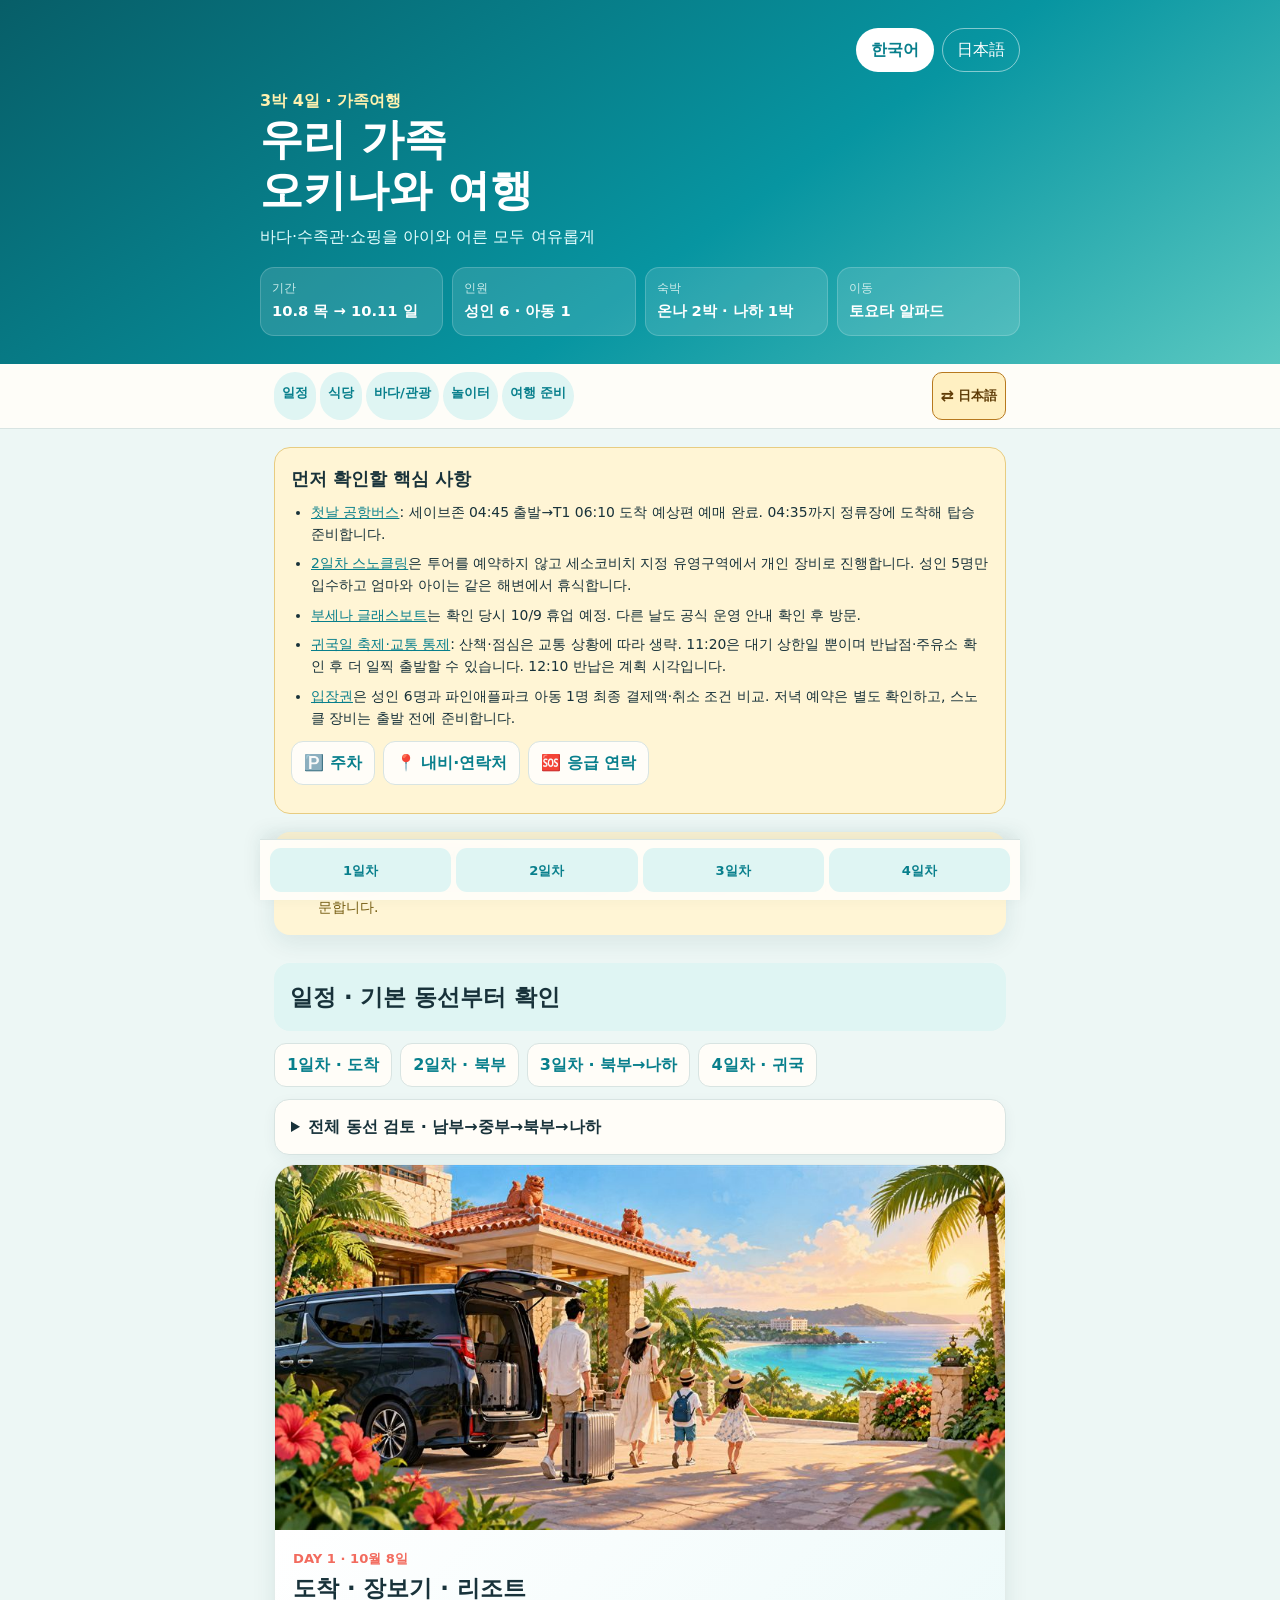
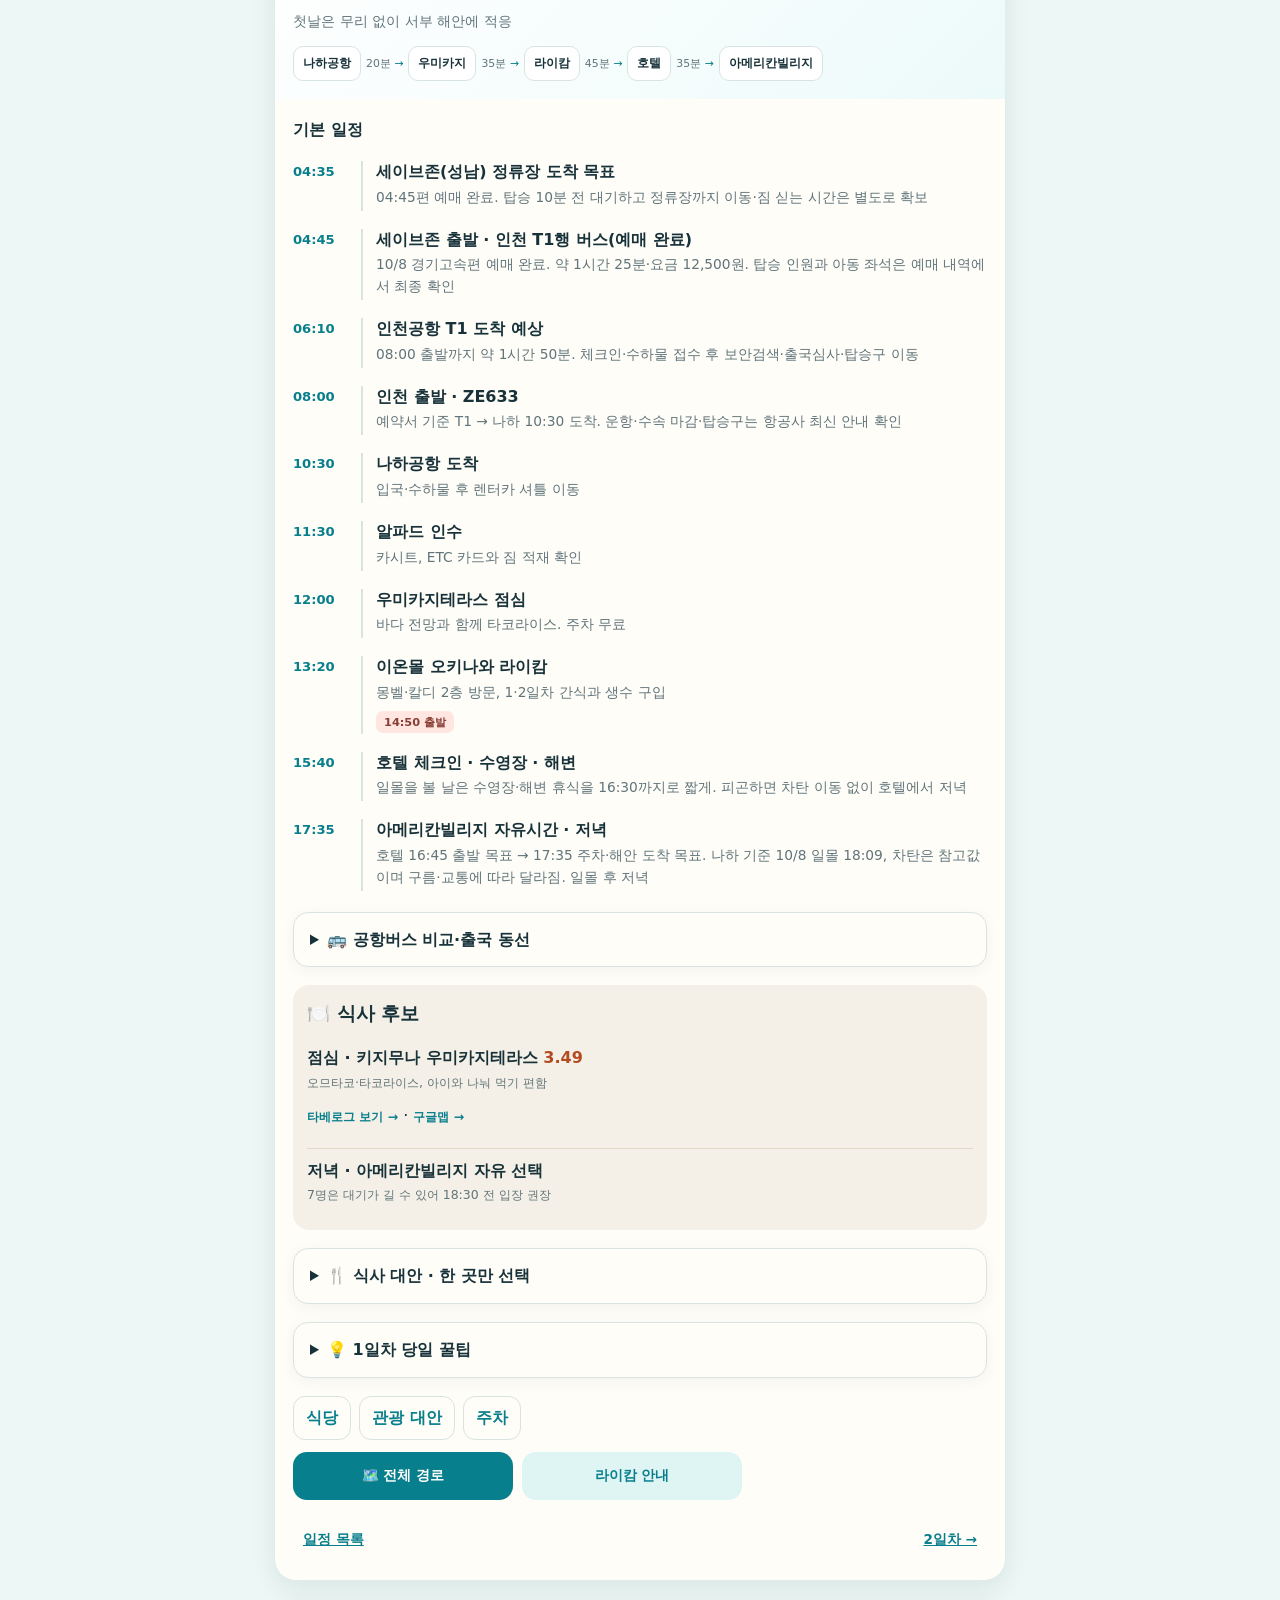
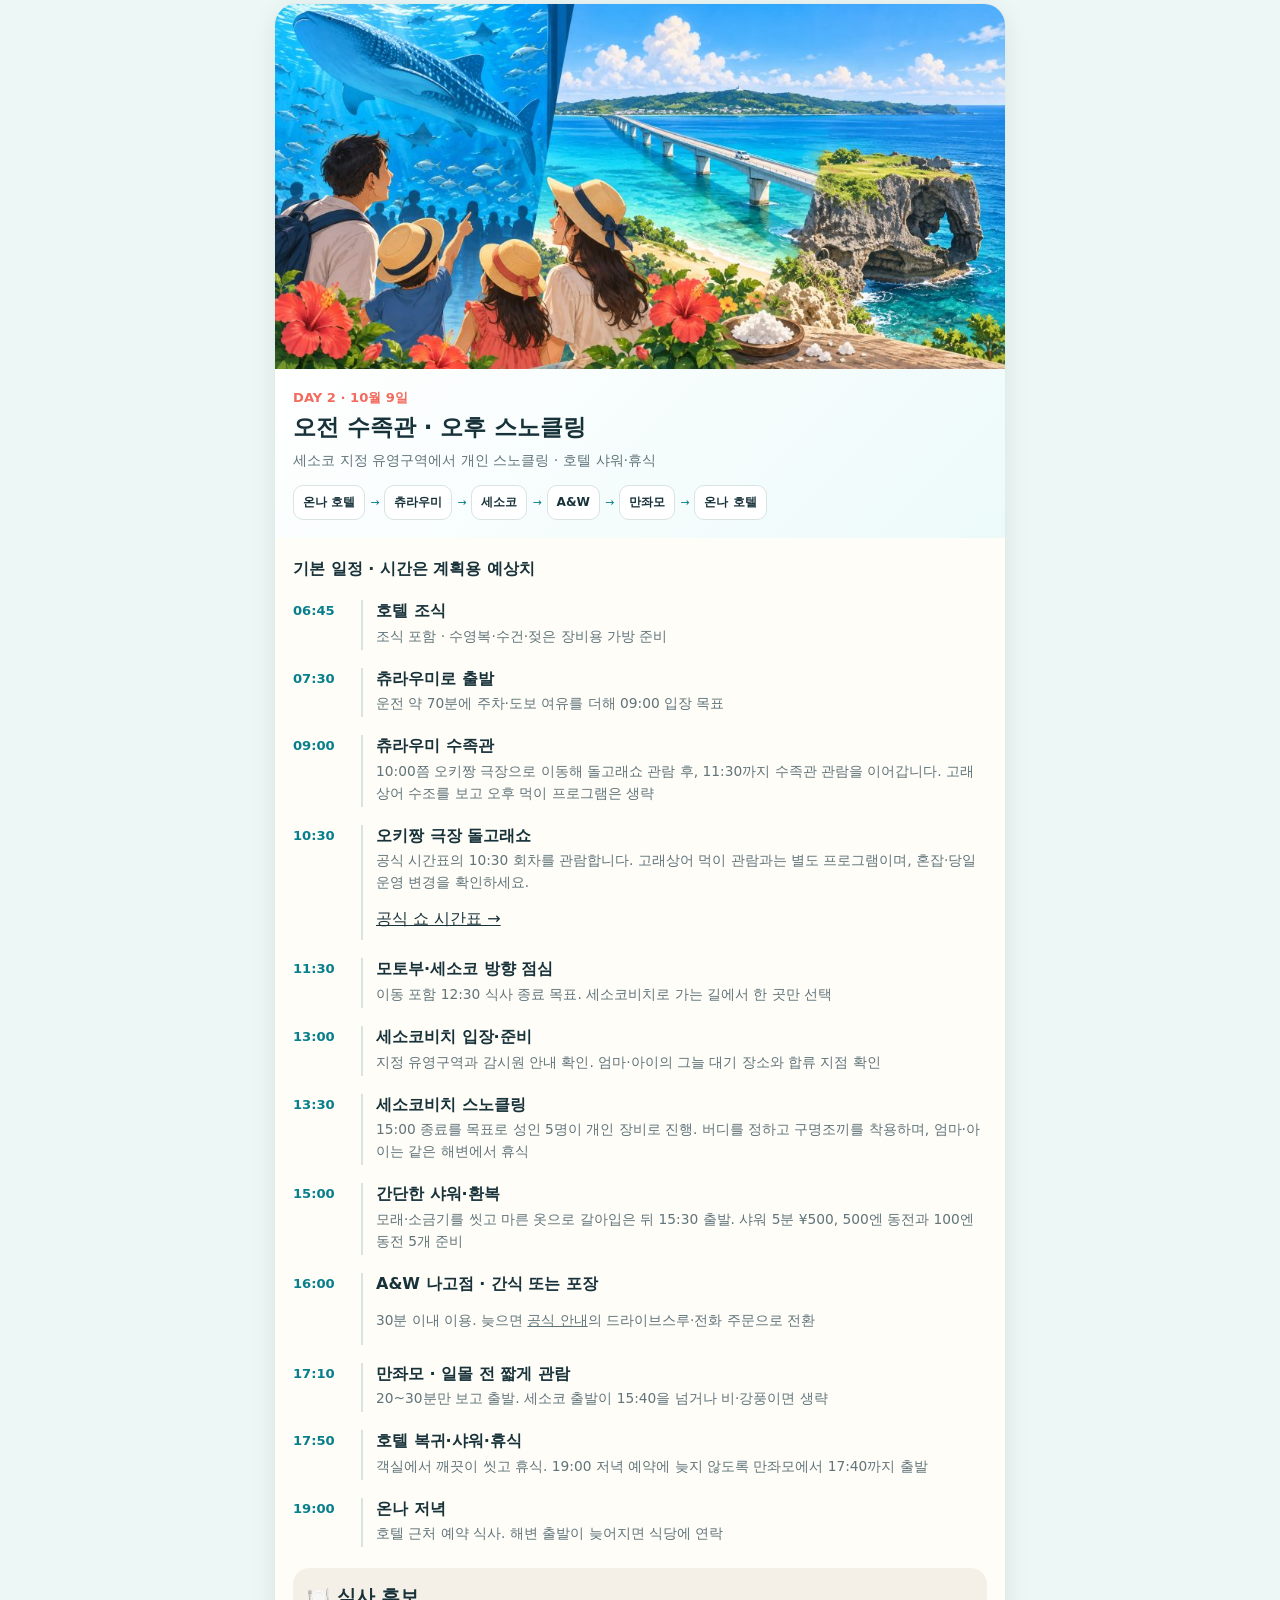
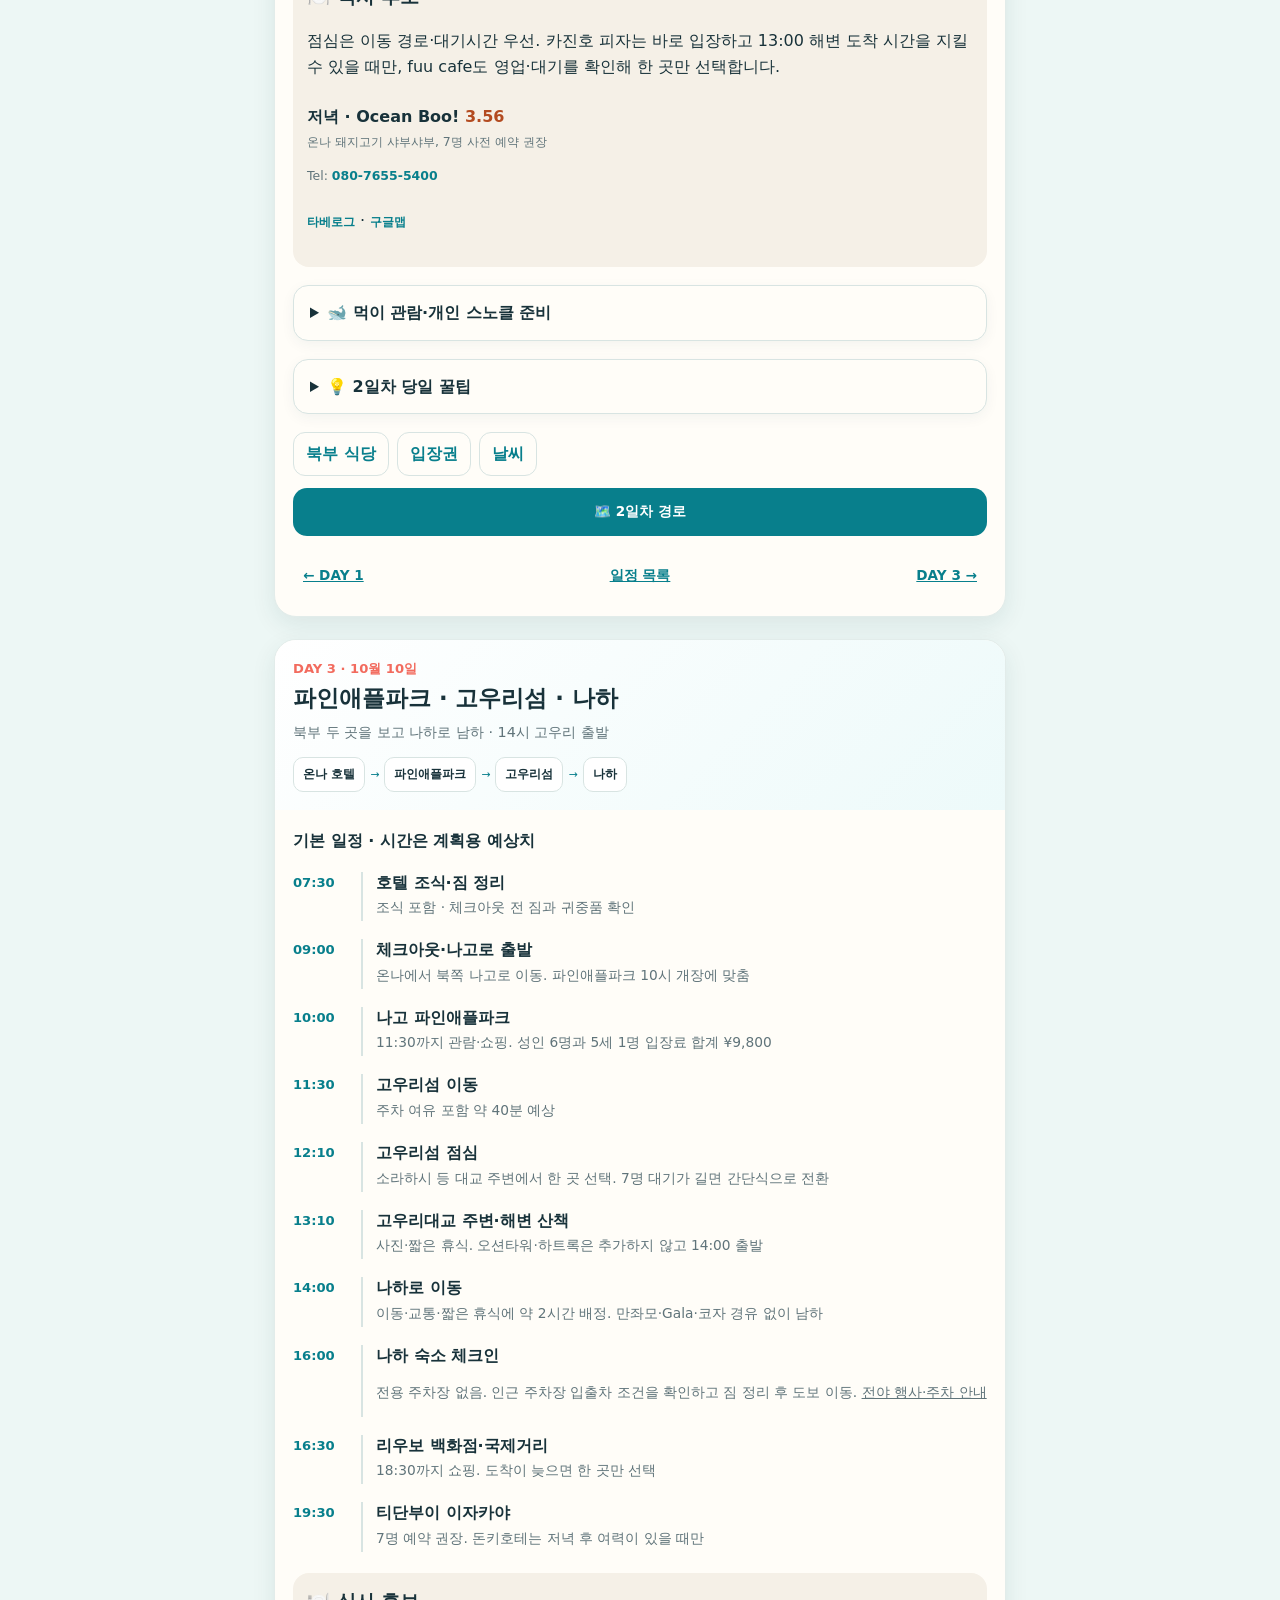
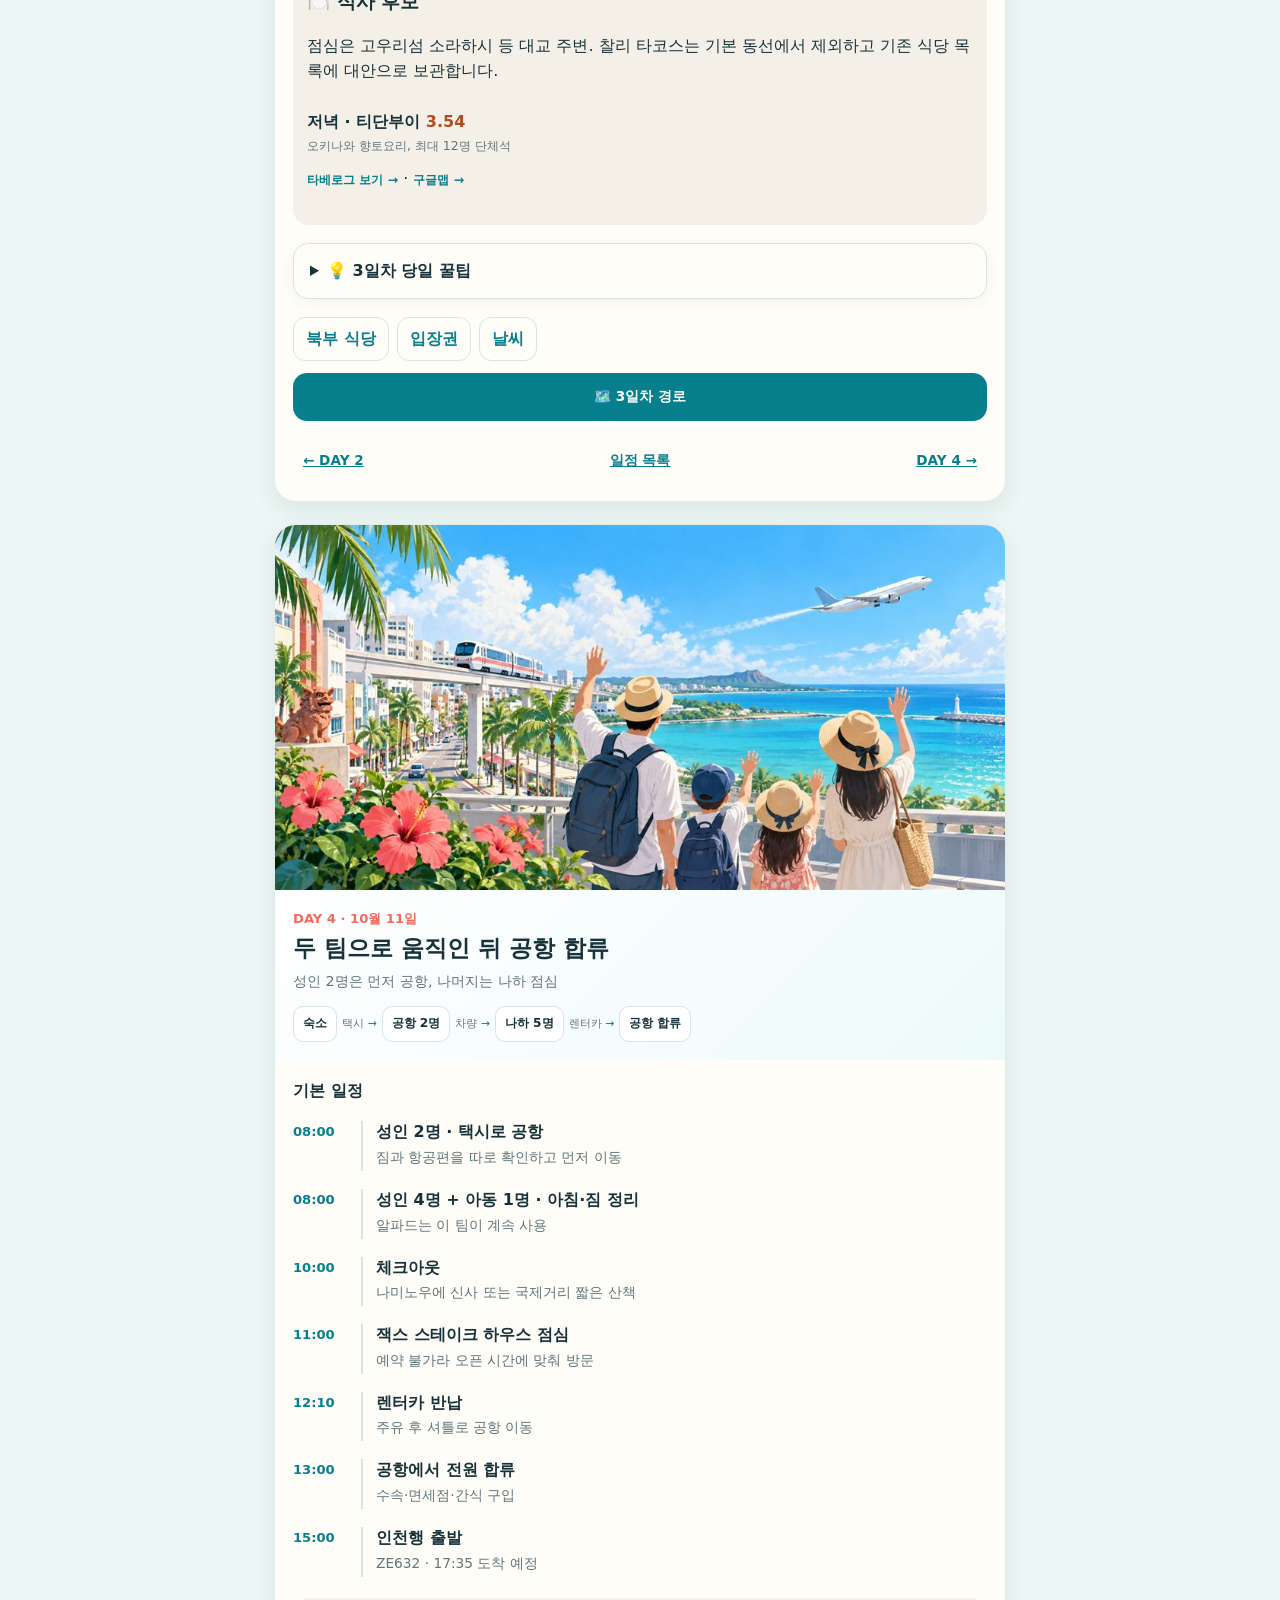
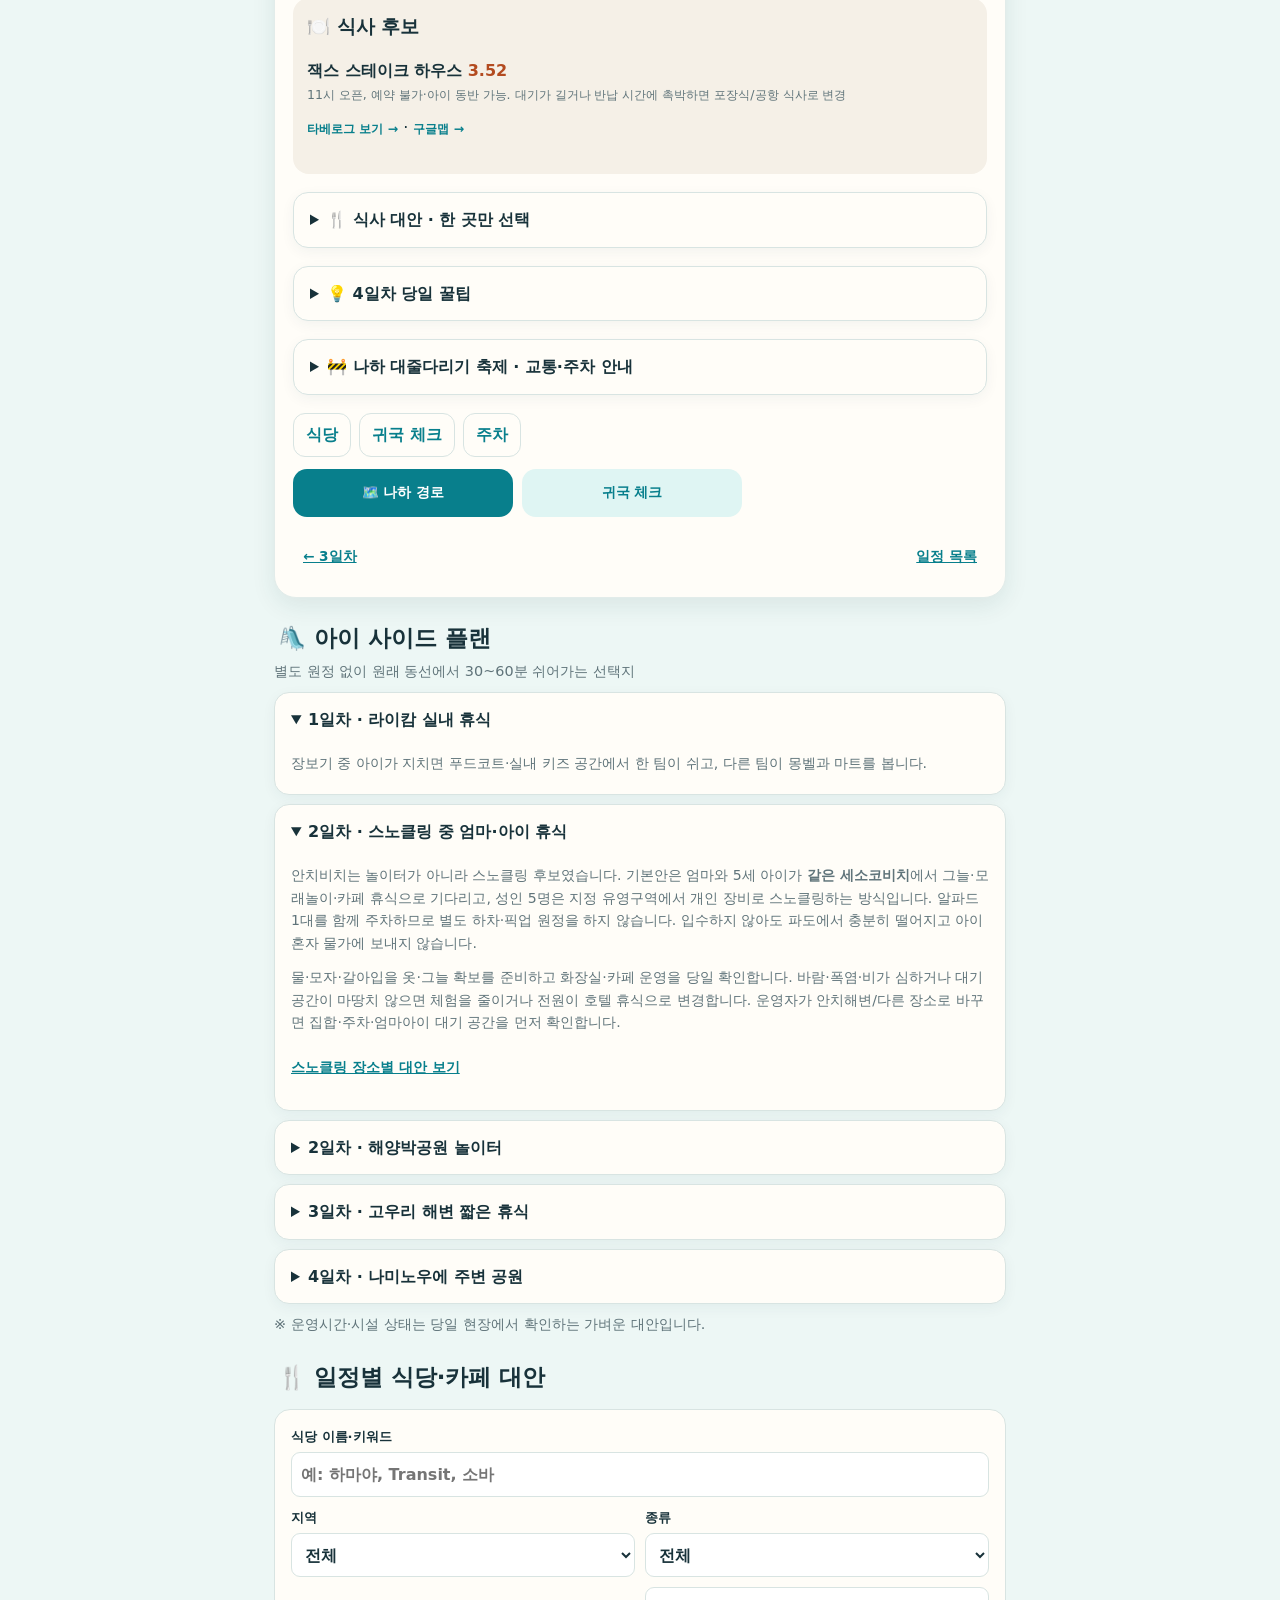
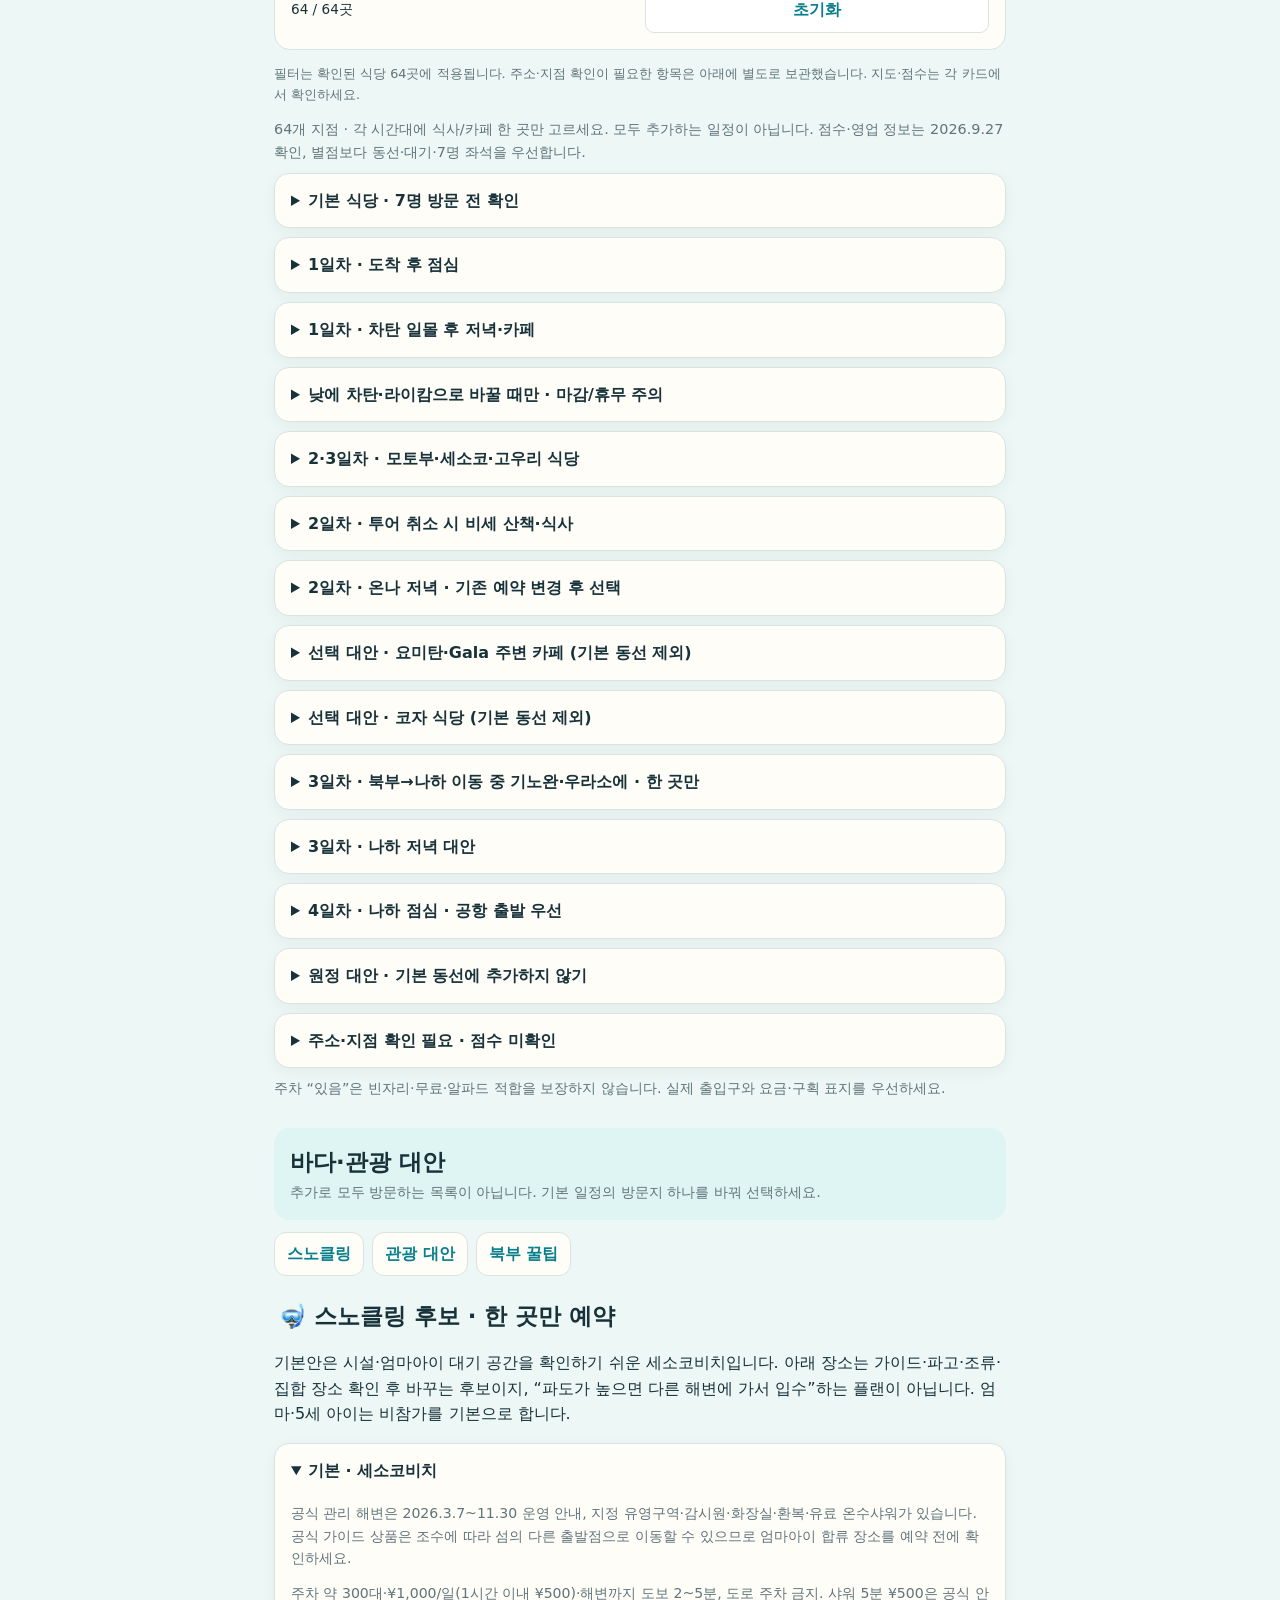
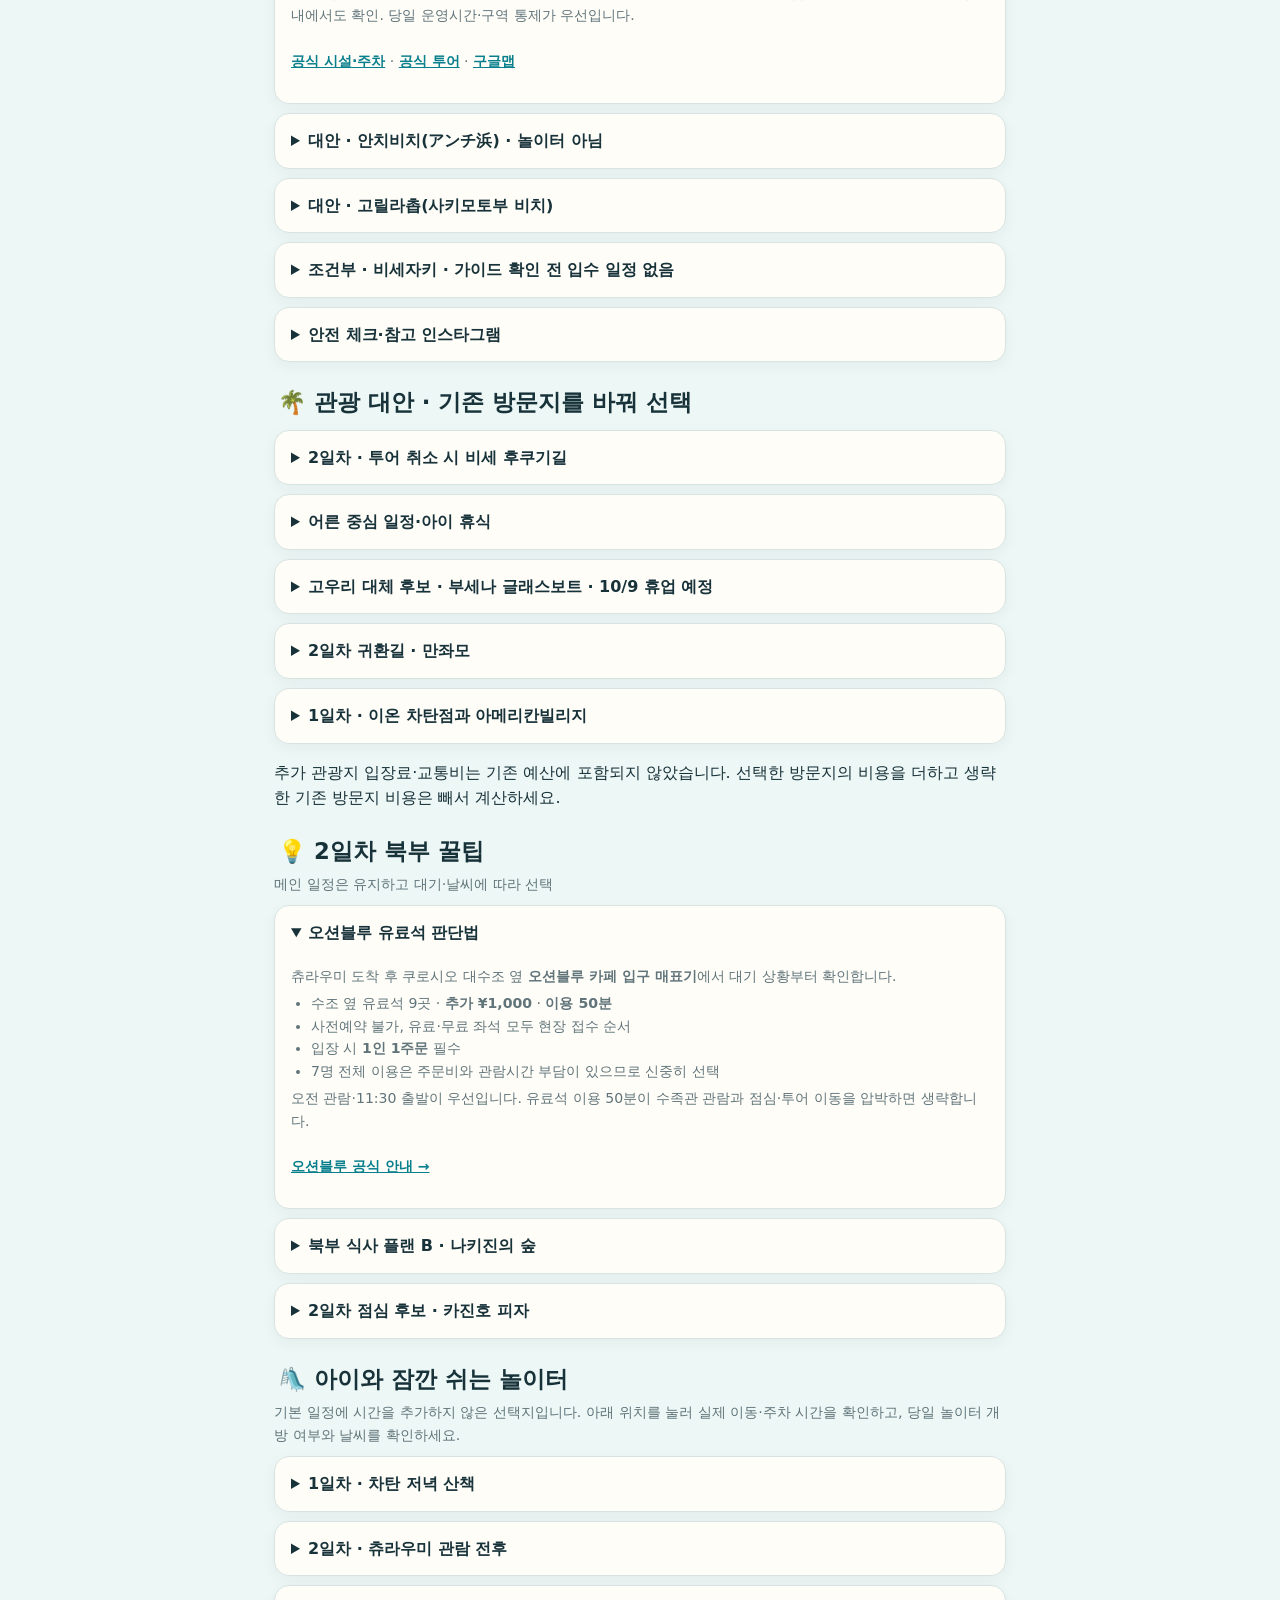
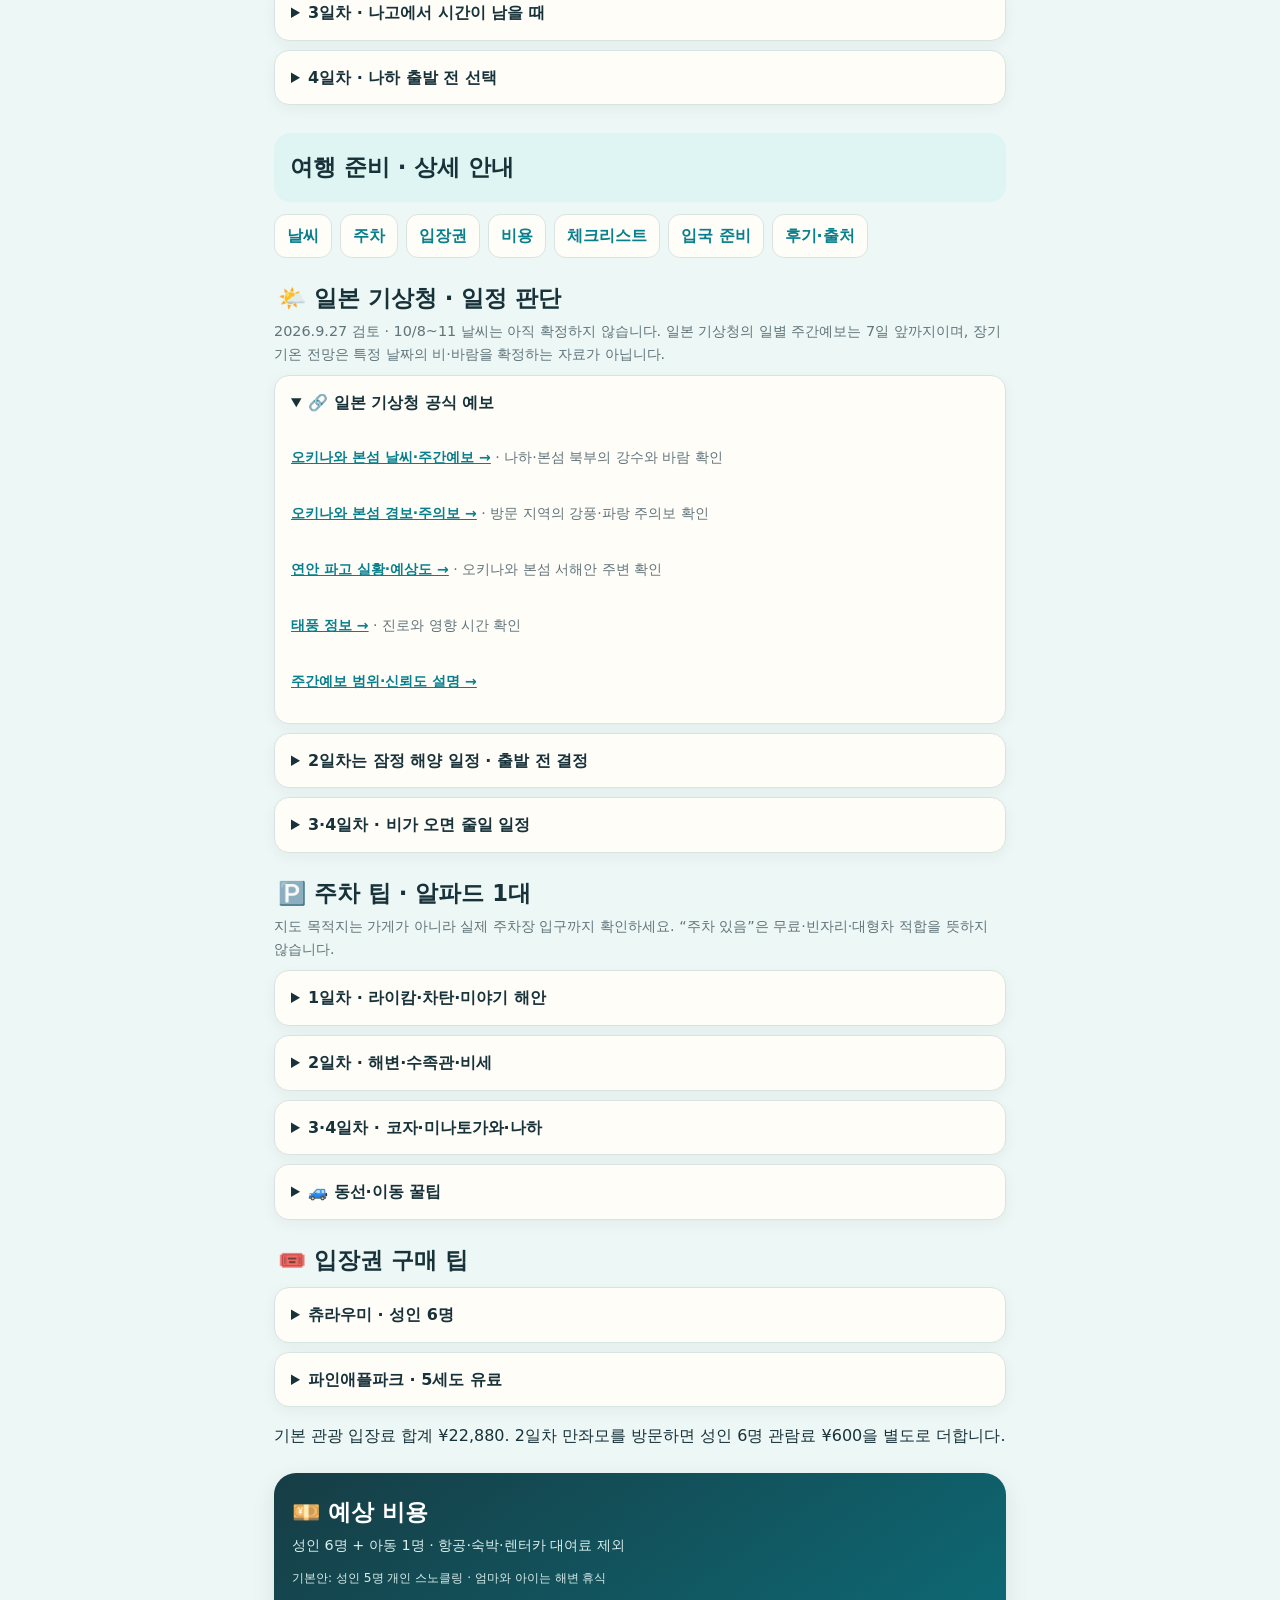
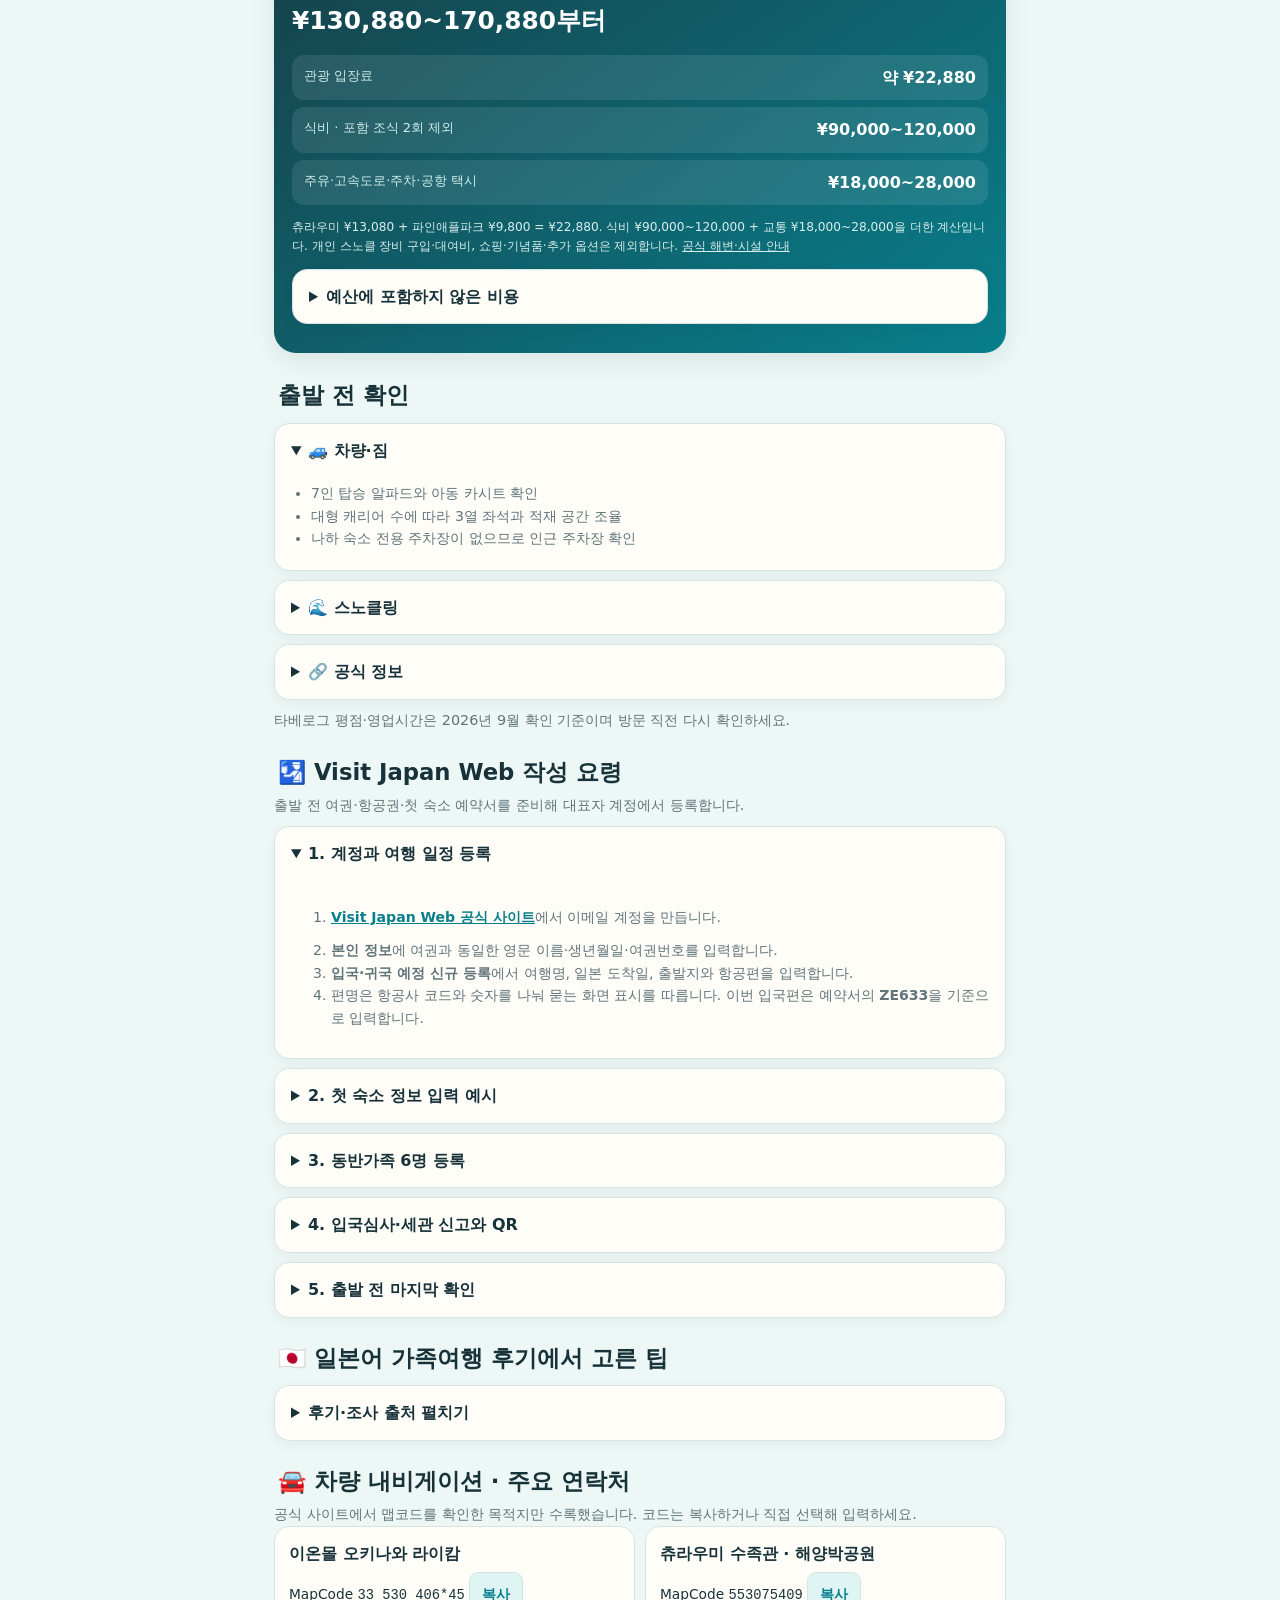
==== commit 7a5fdbfb: "Switch snorkeling plan to self-guided beach use" ====
--- a/index.html
+++ b/index.html
@@ -3,11 +3,11 @@
 <title>우리 가족 오키나와 여행</title>
 <link rel="stylesheet" href="assets/trip.css"><link rel="alternate" hreflang="ko" href="./index.html"><link rel="alternate" hreflang="ja" href="./ja.html"></head><body>
 <header class="hero"><div><nav class="language-switch" aria-label="언어 선택"><a href="./index.html" lang="ko" hreflang="ko" aria-current="page">한국어</a><a href="./ja.html" lang="ja" hreflang="ja">日本語</a></nav><p class="eyebrow">3박 4일 · 가족여행</p><h1>우리 가족<br>오키나와 여행</h1><p class="hero-copy">바다·수족관·쇼핑을 아이와 어른 모두 여유롭게</p><div class="facts"><div class="fact"><span>기간</span><strong>10.8 목 → 10.11 일</strong></div><div class="fact"><span>인원</span><strong>성인 6 · 아동 1</strong></div><div class="fact"><span>숙박</span><strong>온나 2박 · 나하 1박</strong></div><div class="fact"><span>이동</span><strong>토요타 알파드</strong></div></div></div></header>
-<nav class="day-nav" aria-label="주 메뉴"><a href="#itinerary">일정</a><a href="#food-options">식당</a><a href="#sea-options">바다/관광</a><a href="#playgrounds">놀이터</a><a href="#travel-prep">여행 준비</a><a class="nav-language" href="./ja.html" lang="ja" hreflang="ja" aria-label="일본어로 전환">日本語</a></nav><main><section class="key-checks" id="key-checks"><h2>먼저 확인할 핵심 사항</h2><ul><li><a href="#day1">첫날 공항버스</a>: 세이브존 04:45 출발→T1 06:10 도착 예상편 예매 완료. 04:35까지 정류장에 도착해 탑승 준비합니다.</li><li><a href="#day2">2일차 스노클링</a>은 예약·집결·현장 해상 상태 확인 후 확정. 성인 5명 참여, 엄마와 아이는 같은 해변에서 휴식.</li><li><a href="#nearby-options">부세나 글래스보트</a>는 확인 당시 10/9 휴업 예정. 다른 날도 공식 운영 안내 확인 후 방문.</li><li><a href="#festival">귀국일 축제·교통 통제</a>: 산책·점심은 교통 상황에 따라 생략. 11:20은 대기 상한일 뿐이며 반납점·주유소 확인 후 더 일찍 출발할 수 있습니다. 12:10 반납은 계획 시각입니다.</li><li><a href="#ticket-tips">입장권</a>은 성인 6명과 파인애플파크 아동 1명 최종 결제액·취소 조건 비교. 스노클 투어와 저녁 예약은 별도 확인.</li></ul><nav class="jump-links" aria-label="현장에서 바로 찾기"><a href="#parking-tips">🅿️ 주차</a><a href="#navigation-contacts">📍 내비·연락처</a><a href="#emergency-contacts">🆘 응급 연락</a></nav></section><aside class="notice"><span>🌦️</span><div><b>날씨와 아이 컨디션이 우선</b><p>스노클링은 파고·운영자 판단을 우선하며 지연되면 호텔 휴식 시간을 조정합니다. 고우리섬은 3일차에 방문합니다.</p></div></aside><div class="section-intro" id="itinerary"><h2>일정 · 기본 동선부터 확인</h2></div><nav class="jump-links" aria-label="관련 상세 안내"><a href="#day1">1일차 · 도착</a><a href="#day2">2일차 · 북부</a><a href="#day3">3일차 · 북부→나하</a><a href="#day4">4일차 · 귀국</a></nav><details><summary>전체 동선 검토 · 남부→중부→북부→나하</summary><div class="detail"><p>공항·우미카지(남부) → 라이캄·차탄(중부) → 온나 숙박과 북부 관광 → 나하 순서입니다. 온나도 지역 구분상 북부입니다.</p><p>1일차에는 호텔에서 차탄을 왕복하고, 2일차에는 츄라우미·세소코에서 온나로 돌아옵니다. 3일차에 나고·고우리로 다시 북상합니다.</p><p>온나 2박과 물놀이 후 객실 샤워·휴식을 우선한 동선입니다. 3일차 고우리 이후에는 만좌모·Gala·코자에 들르지 않고 나하로 갑니다. 이동시간은 교통·주차에 따라 달라집니다.</p></div></details><section class="day" id="day1"><img class="day-image" src="assets/day-1.jpg" alt="오키나와 리조트에 도착하는 가족 여행 그림" width="960" height="480" loading="lazy"><div class="day-head"><p class="day-kicker">DAY 1 · 10월 8일</p><h2>도착 · 장보기 · 리조트</h2><p class="day-summary">첫날은 무리 없이 서부 해안에 적응</p><div class="route"><span class="place">나하공항</span><span class="drive">20분</span><span class="place">우미카지</span><span class="drive">35분</span><span class="place">라이캄</span><span class="drive">45분</span><span class="place">호텔</span><span class="drive">35분</span><span class="place">아메리칸빌리지</span></div></div><h3 class="timeline-heading">기본 일정</h3><ol class="timeline"><li class="slot"><time class="time">04:35</time><div class="event"><strong>세이브존(성남) 정류장 도착 목표</strong><p>04:45편 예매 완료. 탑승 10분 전 대기하고 정류장까지 이동·짐 싣는 시간은 별도로 확보</p></div></li><li class="slot"><time class="time">04:45</time><div class="event"><strong>세이브존 출발 · 인천 T1행 버스(예매 완료)</strong><p>10/8 경기고속편 예매 완료. 약 1시간 25분·요금 12,500원. 탑승 인원과 아동 좌석은 예매 내역에서 최종 확인</p></div></li><li class="slot"><time class="time">06:10</time><div class="event"><strong>인천공항 T1 도착 예상</strong><p>08:00 출발까지 약 1시간 50분. 체크인·수하물 접수 후 보안검색·출국심사·탑승구 이동</p></div></li><li class="slot"><time class="time">08:00</time><div class="event"><strong>인천 출발 · ZE633</strong><p>예약서 기준 T1 → 나하 10:30 도착. 운항·수속 마감·탑승구는 항공사 최신 안내 확인</p></div></li>
+<nav class="day-nav" aria-label="주 메뉴"><a href="#itinerary">일정</a><a href="#food-options">식당</a><a href="#sea-options">바다/관광</a><a href="#playgrounds">놀이터</a><a href="#travel-prep">여행 준비</a><a class="nav-language" href="./ja.html" lang="ja" hreflang="ja" aria-label="일본어로 전환">日本語</a></nav><main><section class="key-checks" id="key-checks"><h2>먼저 확인할 핵심 사항</h2><ul><li><a href="#day1">첫날 공항버스</a>: 세이브존 04:45 출발→T1 06:10 도착 예상편 예매 완료. 04:35까지 정류장에 도착해 탑승 준비합니다.</li><li><a href="#day2">2일차 스노클링</a>은 투어를 예약하지 않고 세소코비치 지정 유영구역에서 개인 장비로 진행합니다. 성인 5명만 입수하고 엄마와 아이는 같은 해변에서 휴식합니다.</li><li><a href="#nearby-options">부세나 글래스보트</a>는 확인 당시 10/9 휴업 예정. 다른 날도 공식 운영 안내 확인 후 방문.</li><li><a href="#festival">귀국일 축제·교통 통제</a>: 산책·점심은 교통 상황에 따라 생략. 11:20은 대기 상한일 뿐이며 반납점·주유소 확인 후 더 일찍 출발할 수 있습니다. 12:10 반납은 계획 시각입니다.</li><li><a href="#ticket-tips">입장권</a>은 성인 6명과 파인애플파크 아동 1명 최종 결제액·취소 조건 비교. 저녁 예약은 별도 확인하고, 스노클 장비는 출발 전에 준비합니다.</li></ul><nav class="jump-links" aria-label="현장에서 바로 찾기"><a href="#parking-tips">🅿️ 주차</a><a href="#navigation-contacts">📍 내비·연락처</a><a href="#emergency-contacts">🆘 응급 연락</a></nav></section><aside class="notice"><span>🌦️</span><div><b>날씨와 아이 컨디션이 우선</b><p>스노클링은 감시원 안내·지정 유영구역·파고를 우선하며, 입수 통제 시 취소합니다. 고우리섬은 3일차에 방문합니다.</p></div></aside><div class="section-intro" id="itinerary"><h2>일정 · 기본 동선부터 확인</h2></div><nav class="jump-links" aria-label="관련 상세 안내"><a href="#day1">1일차 · 도착</a><a href="#day2">2일차 · 북부</a><a href="#day3">3일차 · 북부→나하</a><a href="#day4">4일차 · 귀국</a></nav><details><summary>전체 동선 검토 · 남부→중부→북부→나하</summary><div class="detail"><p>공항·우미카지(남부) → 라이캄·차탄(중부) → 온나 숙박과 북부 관광 → 나하 순서입니다. 온나도 지역 구분상 북부입니다.</p><p>1일차에는 호텔에서 차탄을 왕복하고, 2일차에는 츄라우미·세소코에서 온나로 돌아옵니다. 3일차에 나고·고우리로 다시 북상합니다.</p><p>온나 2박과 물놀이 후 객실 샤워·휴식을 우선한 동선입니다. 3일차 고우리 이후에는 만좌모·Gala·코자에 들르지 않고 나하로 갑니다. 이동시간은 교통·주차에 따라 달라집니다.</p></div></details><section class="day" id="day1"><img class="day-image" src="assets/day-1.jpg" alt="오키나와 리조트에 도착하는 가족 여행 그림" width="960" height="480" loading="lazy"><div class="day-head"><p class="day-kicker">DAY 1 · 10월 8일</p><h2>도착 · 장보기 · 리조트</h2><p class="day-summary">첫날은 무리 없이 서부 해안에 적응</p><div class="route"><span class="place">나하공항</span><span class="drive">20분</span><span class="place">우미카지</span><span class="drive">35분</span><span class="place">라이캄</span><span class="drive">45분</span><span class="place">호텔</span><span class="drive">35분</span><span class="place">아메리칸빌리지</span></div></div><h3 class="timeline-heading">기본 일정</h3><ol class="timeline"><li class="slot"><time class="time">04:35</time><div class="event"><strong>세이브존(성남) 정류장 도착 목표</strong><p>04:45편 예매 완료. 탑승 10분 전 대기하고 정류장까지 이동·짐 싣는 시간은 별도로 확보</p></div></li><li class="slot"><time class="time">04:45</time><div class="event"><strong>세이브존 출발 · 인천 T1행 버스(예매 완료)</strong><p>10/8 경기고속편 예매 완료. 약 1시간 25분·요금 12,500원. 탑승 인원과 아동 좌석은 예매 내역에서 최종 확인</p></div></li><li class="slot"><time class="time">06:10</time><div class="event"><strong>인천공항 T1 도착 예상</strong><p>08:00 출발까지 약 1시간 50분. 체크인·수하물 접수 후 보안검색·출국심사·탑승구 이동</p></div></li><li class="slot"><time class="time">08:00</time><div class="event"><strong>인천 출발 · ZE633</strong><p>예약서 기준 T1 → 나하 10:30 도착. 운항·수속 마감·탑승구는 항공사 최신 안내 확인</p></div></li>
 <li class="slot"><time class="time">10:30</time><div class="event"><strong>나하공항 도착</strong><p>입국·수하물 후 렌터카 셔틀 이동</p></div></li><li class="slot"><time class="time">11:30</time><div class="event"><strong>알파드 인수</strong><p>카시트, ETC 카드와 짐 적재 확인</p></div></li><li class="slot"><time class="time">12:00</time><div class="event"><strong>우미카지테라스 점심</strong><p>바다 전망과 함께 타코라이스. 주차 무료</p></div></li><li class="slot"><time class="time">13:20</time><div class="event"><strong>이온몰 오키나와 라이캄</strong><p>몽벨·칼디 2층 방문, 1·2일차 간식과 생수 구입</p><span class="tag">14:50 출발</span></div></li><li class="slot"><time class="time">15:40</time><div class="event"><strong>호텔 체크인 · 수영장 · 해변</strong><p>일몰을 볼 날은 수영장·해변 휴식을 16:30까지로 짧게. 피곤하면 차탄 이동 없이 호텔에서 저녁</p></div></li><li class="slot"><time class="time">17:35</time><div class="event"><strong>아메리칸빌리지 자유시간 · 저녁</strong><p>호텔 16:45 출발 목표 → 17:35 주차·해안 도착 목표. 나하 기준 10/8 일몰 18:09, 차탄은 참고값이며 구름·교통에 따라 달라짐. 일몰 후 저녁</p></div></li></ol>
-<details><summary>🚌 공항버스 비교·출국 동선</summary><div class="detail"><p><b>예매 완료: 세이브존 04:45 출발 → T1 06:10 도착 예상</b>(요금 12,500원). 세이브존 정류장까지 이동은 별도입니다.</p><p>더 이른 세이브존 04:25편은 05:50 도착 예상, 표시 요금 12,500원입니다. 포레스티아 서문 05:10편은 06:40 도착 예상, 11,900원입니다.</p><p>04:45편 예매 완료. 출발 전 예매 내역의 탑승 인원·승차 위치를 다시 확인하고 항공사 체크인 마감 시각도 확인하세요. 국내 버스비는 엔화 여행 예산에서 제외합니다.</p></div></details><div class="food"><h3>🍽️ 식사 후보</h3><div class="pick"><strong>점심 · 키지무나 우미카지테라스 <span class="score">3.49</span></strong><p>오므타코·타코라이스, 아이와 나눠 먹기 편함</p><a href="https://tabelog.com/okinawa/A4701/A470103/47016227/" target="_blank" rel="noopener">타베로그 보기 →</a> · <a href="https://www.google.com/maps/search/?api=1&amp;query=%E3%81%8D%E3%81%98%E3%82%80%E3%81%AA%E3%81%81%20%E3%82%A6%E3%83%9F%E3%82%AB%E3%82%B8%E3%83%86%E3%83%A9%E3%82%B9%E5%BA%97%20%E6%B2%96%E7%B8%84%E7%9C%8C%20%E8%B1%8A%E8%A6%8B%E5%9F%8E%E5%B8%82%E7%80%AC%E9%95%B7174-6%20%E3%82%A6%E3%83%9F%E3%82%AB%E3%82%B8%E3%83%86%E3%83%A9%E3%82%B9" target="_blank" rel="noopener">구글맵 →</a></div><div class="pick"><strong>저녁 · 아메리칸빌리지 자유 선택</strong><p>7명은 대기가 길 수 있어 18:30 전 입장 권장</p></div></div><details><summary>🍴 식사 대안 · 한 곳만 선택</summary><div class="detail"><p>일몰 후 저녁은 HAN’S·돈카츠타로·KISEKI·MEXICO 중 한 곳, 커피는 지바고 로스터리 또는 샌프란시스코 중 한 곳만. Transit은 미야기 해안으로 장소를 바꿀 때 선택합니다. 하마야·King Side는 낮 영업이라 현재 일몰 후 일정에 넣지 않습니다.</p><p><a href="#food-d1evening">점수·구글맵·주차 상세 보기 →</a></p></div></details><details><summary>💡 1일차 당일 꿀팁</summary><div class="detail"><ul><li>우미카지테라스는 섬 내 무료주차장을 이용하고 식당별 영업시간은 입장 전에 확인합니다.</li><li>라이캄 주차는 무료이며 <b>몽벨은 2층</b>입니다. 칼디도 2층이며, 마트는 몰 안내에서 층을 확인한 뒤 팀을 나누면 빠릅니다.</li><li>리잔 도착 시 로비에서 짐과 가족을 먼저 내리고 주차하며, 발급받은 주차권은 연박 동안 보관합니다.</li><li>아메리칸빌리지는 <b>차탄초 공영주차장</b>(미하마 공공주차장 무료)을 후보로, 만차면 피셔리나 공공주차장(2시간 무료·하루 최대 ¥400 안내)을 확인합니다. 각 구획 표지를 우선하고 쇼핑몰 주차로 외부 관광만 하지 않습니다。</li><li>일몰을 보려면 호텔 16:45 출발·해안 17:35 도착을 목표로 주차 여유를 둡니다. 10/8 일몰 18:09는 나하 기준 참고값이며 차탄·날씨에 따라 차이가 있습니다. <a href="https://eco.mtk.nao.ac.jp/koyomi/dni/2026/s4810.html" target="_blank" rel="noopener">국립천문대 일몰표</a></li><li><a href="https://map.kaldi.co.jp/kaldi/detailMap?%3Baccmd=0&amp;account=kaldi&amp;adr=47&amp;bid=379&amp;pgret=2" target="_blank" rel="noopener">칼디 라이캄점 공식 안내 · 2층</a></li></ul><p><a href="https://blog.naver.com/barond1231/224398605699" target="_blank" rel="noopener">개인 후기 · 우미카지 2026.9.2 →</a> · <a href="https://blog.naver.com/alstjsdl0831/224384374365" target="_blank" rel="noopener">라이캄 2026.8.20 →</a> · <a href="https://blog.naver.com/joyandjenny/224422004364" target="_blank" rel="noopener">주차 2026.9.24 →</a></p></div></details><nav class="jump-links day-links" aria-label="관련 상세 안내"><a href="#food-d1evening">식당</a><a href="#nearby-options">관광 대안</a><a href="#parking-tips">주차</a></nav><div class="actions"><a class="action" href="https://www.google.com/maps/dir/?api=1&origin=Naha+Airport&destination=Rizzan+Sea-Park+Hotel+Tancha+Bay&waypoints=Umikaji+Terrace%7CAEON+MALL+Okinawa+Rycom%7CRizzan+Sea-Park+Hotel+Tancha+Bay%7CAmerican+Village+Okinawa&travelmode=driving" target="_blank" rel="noopener">🗺️ 전체 경로</a><a class="action secondary" href="https://kr.aeonmall.global/mall/okinawarycom" target="_blank" rel="noopener">라이캄 안내</a></div><nav class="day-pager" aria-label="날짜 이동"><a href="#itinerary">일정 목록</a><a href="#day2">2일차 →</a></nav></section><section class="day" id="day2"><img class="day-image" src="assets/day-2-v2.jpg" alt="오키나와 바다와 수족관 여행 이미지" width="960" height="480" loading="lazy"><div class="day-head"><p class="day-kicker">DAY 2 · 10월 9일</p><h2>오전 수족관 · 오후 스노클링</h2><p class="day-summary">세소코 유지 · 오후 투어 시간은 예약 후 확정 · 호텔 샤워·휴식</p><div class="route"><span class="place">온나 호텔</span><span class="drive"></span><span class="place">츄라우미</span><span class="drive"></span><span class="place">세소코</span><span class="drive"></span><span class="place">A&amp;W</span><span class="drive"></span><span class="place">만좌모</span><span class="drive"></span><span class="place">온나 호텔</span></div></div><h3 class="timeline-heading">기본 일정 · 시간은 계획용 예상치</h3><ol class="timeline"><li class="slot"><time class="time">06:45</time><div class="event"><strong>호텔 조식</strong><p>조식 포함 · 수영복·수건·젖은 장비용 가방 준비</p></div></li><li class="slot"><time class="time">07:30</time><div class="event"><strong>츄라우미로 출발</strong><p>운전 약 70분에 주차·도보 여유를 더해 09:00 입장 목표</p></div></li><li class="slot"><time class="time">09:00</time><div class="event"><strong>츄라우미 수족관</strong><p>10:00쯤 오키짱 극장으로 이동해 돌고래쇼 관람 후, 11:30까지 수족관 관람을 이어갑니다. 고래상어 수조를 보고 오후 먹이 프로그램은 생략</p></div></li><li class="slot"><time class="time">10:30</time><div class="event"><strong>오키짱 극장 돌고래쇼</strong><p>공식 시간표의 10:30 회차를 관람합니다. 고래상어 먹이 관람과는 별도 프로그램이며, 혼잡·당일 운영 변경을 확인하세요.</p><a href="https://oki-park.jp/kaiyohaku/inst/77/129" target="_blank" rel="noopener">공식 쇼 시간표 →</a></div></li><li class="slot"><time class="time">11:30</time><div class="event"><strong>모토부·세소코 방향 점심</strong><p>이동 포함 12:30 식사 종료 목표. 투어 집합 장소로 가는 길에서 한 곳만 선택</p></div></li><li class="slot"><time class="time">13:00</time><div class="event"><strong>세소코비치 접수·준비</strong><p>예약한 집합 장소·시간 우선. 엄마·아이 대기 공간과 투어 후 합류 장소 확인</p></div></li><li class="slot"><time class="time">13:30</time><div class="event"><strong>세소코비치 스노클링</strong><p>15:00 종료를 가정한 잠정 일정. 성인 5명 참여, 엄마·아이는 같은 해변에서 휴식. 오후 투어 가능 시간·운항·장비 포함 여부 확인 후 확정</p></div></li><li class="slot"><time class="time">15:00</time><div class="event"><strong>간단한 샤워·환복</strong><p>모래·소금기를 씻고 마른 옷으로 갈아입은 뒤 15:30 출발. 샤워 5분 ¥500, 500엔 동전과 100엔 동전 5개 준비</p></div></li><li class="slot"><time class="time">16:00</time><div class="event"><strong>A&amp;W 나고점 · 간식 또는 포장</strong><p>30분 이내 이용. 늦으면 <a href="https://www.awok.co.jp/shopsearch/nago/" target="_blank" rel="noopener">공식 안내</a>의 드라이브스루·전화 주문으로 전환</p></div></li><li class="slot"><time class="time">17:10</time><div class="event"><strong>만좌모 · 일몰 전 짧게 관람</strong><p>20~30분만 보고 출발. 세소코 출발이 15:40을 넘거나 비·강풍이면 생략</p></div></li><li class="slot"><time class="time">17:50</time><div class="event"><strong>호텔 복귀·샤워·휴식</strong><p>객실에서 깨끗이 씻고 휴식. 19:00 저녁 예약에 늦지 않도록 만좌모에서 17:40까지 출발</p></div></li><li class="slot"><time class="time">19:00</time><div class="event"><strong>온나 저녁</strong><p>호텔 근처 예약 식사. 투어 지연 시 식당에 연락</p></div></li></ol><div class="food"><h3>🍽️ 식사 후보</h3><p>점심은 이동 경로·대기시간 우선. 카진호 피자는 바로 입장하고 집합 시간을 지킬 수 있을 때만, fuu cafe도 영업·대기를 확인해 한 곳만 선택합니다.</p><div class="pick"><strong>저녁 · Ocean Boo! <span class="score">3.56</span></strong><p>온나 돼지고기 샤부샤부, 7명 사전 예약 권장</p><p>Tel: <a href="tel:+818076555400">080-7655-5400</a></p><a href="https://tabelog.com/okinawa/A4703/A470303/47026142/" target="_blank" rel="noopener">타베로그</a> · <a href="https://www.google.com/maps/search/?api=1&amp;query=%E3%81%82%E3%81%90%E3%83%BC%E8%B1%9A%E3%81%97%E3%82%83%E3%81%B6%E3%81%97%E3%82%83%E3%81%B6%E5%B0%82%E9%96%80%E5%BA%97%E3%82%AA%E3%83%BC%E3%82%B7%E3%83%A3%E3%83%B3Boo%EF%BC%81%20%E6%81%A9%E7%B4%8D%E6%9D%91%E5%BA%97%20%E6%B2%96%E7%B8%84%E7%9C%8C%20%E6%81%A9%E7%B4%8D%E6%9D%91%E5%89%8D%E5%85%BC%E4%B9%8580%202F" target="_blank" rel="noopener">구글맵</a></div></div><details><summary>🐋 먹이 관람·투어 예약</summary><div class="detail"><p><b>오전 관람:</b> 고래상어가 있는 대수조를 봅니다. 09:30 먹이 관람은 만타입니다.</p><p><b>오후 일정:</b> 대수조 먹이 시간은 15:00·17:00입니다. 세소코 체험과 겹쳐 기본 일정에서는 제외합니다.</p><p><b>예약 전 확인:</b> 투어 시작·종료·집합 장소와 엄마·아이의 대기·합류 방법을 확인하세요. 먹이 일정은 당일 변경될 수 있습니다.</p><a href="https://churaumi.okinawa/program/aquarium/kuroshio/" target="_blank" rel="noopener">공식 먹이 시간</a> · <a href="https://www.sesokobeach.jp/activity/" target="_blank" rel="noopener">공식 투어</a></div></details><details><summary>💡 2일차 당일 꿀팁</summary><div class="detail"><p>츄라우미 P6·P7 주차·도보 여유를 확보하고 11:30 출발합니다. 점심 대기로 투어에 늦지 않도록 포장식도 고려합니다. 파고가 높거나 시설 미운영 시 스노클링은 취소하고 수족관 관람을 늘리거나 호텔에서 쉽니다.</p><p>공식 안내·개인 후기: <a href="https://blog.naver.com/anne230/224419029221" target="_blank" rel="noopener">세소코 / 瀬底</a> · <a href="https://blog.naver.com/choihj0228/224406523657" target="_blank" rel="noopener">츄라우미 / 美ら海</a> · <a href="https://blog.naver.com/hcolory/224393429461" target="_blank" rel="noopener">입장 / 入場</a> · <a href="https://blog.naver.com/jjjjj5698/224370403322" target="_blank" rel="noopener">세소코 참고 / 瀬底参考</a></p></div></details><nav class="jump-links day-links"><a href="#food-d2north">북부 식당</a><a href="#ticket-tips">입장권</a><a href="#weather">날씨</a></nav><div class="actions"><a class="action" href="https://www.google.com/maps/dir/?api=1&amp;origin=%E3%83%AA%E3%82%B6%E3%83%B3%E3%82%B7%E3%83%BC%E3%83%91%E3%83%BC%E3%82%AF%E3%83%9B%E3%83%86%E3%83%AB%E8%B0%B7%E8%8C%B6%E3%83%99%E3%82%A4%20%E6%B2%96%E7%B8%84%E7%9C%8C%E5%9B%BD%E9%A0%AD%E9%83%A1%E6%81%A9%E7%B4%8D%E6%9D%91%E8%B0%B7%E8%8C%B61496&amp;destination=%E3%83%AA%E3%82%B6%E3%83%B3%E3%82%B7%E3%83%BC%E3%83%91%E3%83%BC%E3%82%AF%E3%83%9B%E3%83%86%E3%83%AB%E8%B0%B7%E8%8C%B6%E3%83%99%E3%82%A4%20%E6%B2%96%E7%B8%84%E7%9C%8C%E5%9B%BD%E9%A0%AD%E9%83%A1%E6%81%A9%E7%B4%8D%E6%9D%91%E8%B0%B7%E8%8C%B61496&amp;waypoints=%E6%B2%96%E7%B8%84%E7%BE%8E%E3%82%89%E6%B5%B7%E6%B0%B4%E6%97%8F%E9%A4%A8%20%E6%B2%96%E7%B8%84%E7%9C%8C%E5%9B%BD%E9%A0%AD%E9%83%A1%E6%9C%AC%E9%83%A8%E7%94%BA%E7%9F%B3%E5%B7%9D424%7C%E7%80%AC%E5%BA%95%E3%83%93%E3%83%BC%E3%83%81%20%E6%B2%96%E7%B8%84%E7%9C%8C%E5%9B%BD%E9%A0%AD%E9%83%A1%E6%9C%AC%E9%83%A8%E7%94%BA%E7%80%AC%E5%BA%955583-1%7CA%26W%E5%90%8D%E8%AD%B7%E5%BA%97%20%E6%B2%96%E7%B8%84%E7%9C%8C%E5%90%8D%E8%AD%B7%E5%B8%82%E6%9D%B1%E6%B1%9F5-16-12%7C%E4%B8%87%E5%BA%A7%E6%AF%9B%20%E6%B2%96%E7%B8%84%E7%9C%8C%E5%9B%BD%E9%A0%AD%E9%83%A1%E6%81%A9%E7%B4%8D%E6%9D%91%E6%81%A9%E7%B4%8D2767&amp;travelmode=driving" target="_blank" rel="noopener">🗺️ 2일차 경로</a></div><nav class="day-pager"><a href="#day1">← DAY 1</a><a href="#itinerary">일정 목록</a><a href="#day3">DAY 3 →</a></nav></section><section class="day" id="day3"><div class="day-head"><p class="day-kicker">DAY 3 · 10월 10일</p><h2>파인애플파크 · 고우리섬 · 나하</h2><p class="day-summary">북부 두 곳을 보고 나하로 남하 · 14시 고우리 출발</p><div class="route"><span class="place">온나 호텔</span><span class="drive"></span><span class="place">파인애플파크</span><span class="drive"></span><span class="place">고우리섬</span><span class="drive"></span><span class="place">나하</span></div></div><h3 class="timeline-heading">기본 일정 · 시간은 계획용 예상치</h3><ol class="timeline"><li class="slot"><time class="time">07:30</time><div class="event"><strong>호텔 조식·짐 정리</strong><p>조식 포함 · 체크아웃 전 짐과 귀중품 확인</p></div></li><li class="slot"><time class="time">09:00</time><div class="event"><strong>체크아웃·나고로 출발</strong><p>온나에서 북쪽 나고로 이동. 파인애플파크 10시 개장에 맞춤</p></div></li><li class="slot"><time class="time">10:00</time><div class="event"><strong>나고 파인애플파크</strong><p>11:30까지 관람·쇼핑. 성인 6명과 5세 1명 입장료 합계 ¥9,800</p></div></li><li class="slot"><time class="time">11:30</time><div class="event"><strong>고우리섬 이동</strong><p>주차 여유 포함 약 40분 예상</p></div></li><li class="slot"><time class="time">12:10</time><div class="event"><strong>고우리섬 점심</strong><p>소라하시 등 대교 주변에서 한 곳 선택. 7명 대기가 길면 간단식으로 전환</p></div></li><li class="slot"><time class="time">13:10</time><div class="event"><strong>고우리대교 주변·해변 산책</strong><p>사진·짧은 휴식. 오션타워·하트록은 추가하지 않고 14:00 출발</p></div></li><li class="slot"><time class="time">14:00</time><div class="event"><strong>나하로 이동</strong><p>이동·교통·짧은 휴식에 약 2시간 배정. 만좌모·Gala·코자 경유 없이 남하</p></div></li><li class="slot"><time class="time">16:00</time><div class="event"><strong>나하 숙소 체크인</strong><p>전용 주차장 없음. 인근 주차장 입출차 조건을 확인하고 짐 정리 후 도보 이동. <a href="#festival">전야 행사·주차 안내</a></p></div></li><li class="slot"><time class="time">16:30</time><div class="event"><strong>리우보 백화점·국제거리</strong><p>18:30까지 쇼핑. 도착이 늦으면 한 곳만 선택</p></div></li><li class="slot"><time class="time">19:30</time><div class="event"><strong>티단부이 이자카야</strong><p>7명 예약 권장. 돈키호테는 저녁 후 여력이 있을 때만</p></div></li></ol><div class="food"><h3>🍽️ 식사 후보</h3><p>점심은 고우리섬 소라하시 등 대교 주변. 찰리 타코스는 기본 동선에서 제외하고 기존 식당 목록에 대안으로 보관합니다.</p><div class="pick"><strong>저녁 · 티단부이 <span class="score">3.54</span></strong><p>오키나와 향토요리, 최대 12명 단체석</p><a href="https://tabelog.com/en/okinawa/A4701/A470101/47001102/" target="_blank" rel="noopener">타베로그 보기 →</a> · <a href="https://www.google.com/maps/search/?api=1&amp;query=%E5%B1%85%E9%85%92%E5%B1%8B%20%E3%81%A6%E3%81%83%E3%83%BC%E3%81%A0%E3%82%93%E3%81%B6%E3%81%84%20%E9%82%A3%E8%A6%87%E5%9B%BD%E9%9A%9B%E9%80%9A%E3%82%8A%E5%BA%97%20%E6%B2%96%E7%B8%84%E7%9C%8C%20%E9%82%A3%E8%A6%87%E5%B8%82%E7%89%A7%E5%BF%972-23-20%201F" target="_blank" rel="noopener">구글맵 →</a></div></div><details><summary>💡 3일차 당일 꿀팁</summary><div class="detail"><p>파인애플파크 10:00~18:00(최종 입장 17:30), 무료 주차. 고우리에서는 14:00 출발을 지키고 비·강풍이면 생략 후 나하로 갑니다. 돈키호테 면세 카운터는 4층이라는 후기 참고, 현장 안내와 여권 원본 확인. 아이는 같은 해변에서 보호자와 짧게 쉬고 별도 원정은 하지 않습니다.</p><p>공식 안내·개인 후기: <a href="https://www.nagopine.com/access.html" target="_blank" rel="noopener">공식 운영·요금</a> · <a href="https://www.kourijima.info/access/" target="_blank" rel="noopener">고우리 접근 안내</a> · <a href="https://blog.naver.com/ejsj1004/224382501115" target="_blank" rel="noopener">돈키호테 / ドンキ</a></p></div></details><nav class="jump-links day-links"><a href="#food-d2north">북부 식당</a><a href="#ticket-tips">입장권</a><a href="#weather">날씨</a></nav><div class="actions"><a class="action" href="https://www.google.com/maps/dir/?api=1&amp;origin=%E3%83%AA%E3%82%B6%E3%83%B3%E3%82%B7%E3%83%BC%E3%83%91%E3%83%BC%E3%82%AF%E3%83%9B%E3%83%86%E3%83%AB%E8%B0%B7%E8%8C%B6%E3%83%99%E3%82%A4%20%E6%B2%96%E7%B8%84%E7%9C%8C%E5%9B%BD%E9%A0%AD%E9%83%A1%E6%81%A9%E7%B4%8D%E6%9D%91%E8%B0%B7%E8%8C%B61496&amp;destination=%E3%83%9B%E3%83%86%E3%83%AB%E3%83%88%E3%83%BC%E3%83%9E%E3%82%B9%E6%97%AD%E6%A9%8B%E9%A7%85%20%E6%B2%96%E7%B8%84%E7%9C%8C%E9%82%A3%E8%A6%87%E5%B8%82%E6%9D%B1%E7%94%BA8-6&amp;waypoints=%E3%83%8A%E3%82%B4%E3%83%91%E3%82%A4%E3%83%8A%E3%83%83%E3%83%97%E3%83%AB%E3%83%91%E3%83%BC%E3%82%AF%20%E6%B2%96%E7%B8%84%E7%9C%8C%E5%90%8D%E8%AD%B7%E5%B8%82%E7%82%BA%E5%8F%881195%7C%E5%8F%A4%E5%AE%87%E5%88%A9%E3%83%93%E3%83%BC%E3%83%81%20%E6%B2%96%E7%B8%84%E7%9C%8C%E5%9B%BD%E9%A0%AD%E9%83%A1%E4%BB%8A%E5%B8%B0%E4%BB%81%E6%9D%91%E5%8F%A4%E5%AE%87%E5%88%A9&amp;travelmode=driving" target="_blank" rel="noopener">🗺️ 3일차 경로</a></div><nav class="day-pager"><a href="#day2">← DAY 2</a><a href="#itinerary">일정 목록</a><a href="#day4">DAY 4 →</a></nav></section><section class="day" id="day4"><img class="day-image" src="assets/day-4.jpg" alt="나하 시내와 귀국 비행기가 보이는 여행 그림" width="960" height="480" loading="lazy"><div class="day-head"><p class="day-kicker">DAY 4 · 10월 11일</p><h2>두 팀으로 움직인 뒤 공항 합류</h2><p class="day-summary">성인 2명은 먼저 공항, 나머지는 나하 점심</p><div class="route"><span class="place">숙소</span><span class="drive">택시</span><span class="place">공항 2명</span><span class="drive">차량</span><span class="place">나하 5명</span><span class="drive">렌터카</span><span class="place">공항 합류</span></div></div><h3 class="timeline-heading">기본 일정</h3><ol class="timeline">
+<details><summary>🚌 공항버스 비교·출국 동선</summary><div class="detail"><p><b>예매 완료: 세이브존 04:45 출발 → T1 06:10 도착 예상</b>(요금 12,500원). 세이브존 정류장까지 이동은 별도입니다.</p><p>더 이른 세이브존 04:25편은 05:50 도착 예상, 표시 요금 12,500원입니다. 포레스티아 서문 05:10편은 06:40 도착 예상, 11,900원입니다.</p><p>04:45편 예매 완료. 출발 전 예매 내역의 탑승 인원·승차 위치를 다시 확인하고 항공사 체크인 마감 시각도 확인하세요. 국내 버스비는 엔화 여행 예산에서 제외합니다.</p></div></details><div class="food"><h3>🍽️ 식사 후보</h3><div class="pick"><strong>점심 · 키지무나 우미카지테라스 <span class="score">3.49</span></strong><p>오므타코·타코라이스, 아이와 나눠 먹기 편함</p><a href="https://tabelog.com/okinawa/A4701/A470103/47016227/" target="_blank" rel="noopener">타베로그 보기 →</a> · <a href="https://www.google.com/maps/search/?api=1&amp;query=%E3%81%8D%E3%81%98%E3%82%80%E3%81%AA%E3%81%81%20%E3%82%A6%E3%83%9F%E3%82%AB%E3%82%B8%E3%83%86%E3%83%A9%E3%82%B9%E5%BA%97%20%E6%B2%96%E7%B8%84%E7%9C%8C%20%E8%B1%8A%E8%A6%8B%E5%9F%8E%E5%B8%82%E7%80%AC%E9%95%B7174-6%20%E3%82%A6%E3%83%9F%E3%82%AB%E3%82%B8%E3%83%86%E3%83%A9%E3%82%B9" target="_blank" rel="noopener">구글맵 →</a></div><div class="pick"><strong>저녁 · 아메리칸빌리지 자유 선택</strong><p>7명은 대기가 길 수 있어 18:30 전 입장 권장</p></div></div><details><summary>🍴 식사 대안 · 한 곳만 선택</summary><div class="detail"><p>일몰 후 저녁은 HAN’S·돈카츠타로·KISEKI·MEXICO 중 한 곳, 커피는 지바고 로스터리 또는 샌프란시스코 중 한 곳만. Transit은 미야기 해안으로 장소를 바꿀 때 선택합니다. 하마야·King Side는 낮 영업이라 현재 일몰 후 일정에 넣지 않습니다.</p><p><a href="#food-d1evening">점수·구글맵·주차 상세 보기 →</a></p></div></details><details><summary>💡 1일차 당일 꿀팁</summary><div class="detail"><ul><li>우미카지테라스는 섬 내 무료주차장을 이용하고 식당별 영업시간은 입장 전에 확인합니다.</li><li>라이캄 주차는 무료이며 <b>몽벨은 2층</b>입니다. 칼디도 2층이며, 마트는 몰 안내에서 층을 확인한 뒤 팀을 나누면 빠릅니다.</li><li>리잔 도착 시 로비에서 짐과 가족을 먼저 내리고 주차하며, 발급받은 주차권은 연박 동안 보관합니다.</li><li>아메리칸빌리지는 <b>차탄초 공영주차장</b>(미하마 공공주차장 무료)을 후보로, 만차면 피셔리나 공공주차장(2시간 무료·하루 최대 ¥400 안내)을 확인합니다. 각 구획 표지를 우선하고 쇼핑몰 주차로 외부 관광만 하지 않습니다。</li><li>일몰을 보려면 호텔 16:45 출발·해안 17:35 도착을 목표로 주차 여유를 둡니다. 10/8 일몰 18:09는 나하 기준 참고값이며 차탄·날씨에 따라 차이가 있습니다. <a href="https://eco.mtk.nao.ac.jp/koyomi/dni/2026/s4810.html" target="_blank" rel="noopener">국립천문대 일몰표</a></li><li><a href="https://map.kaldi.co.jp/kaldi/detailMap?%3Baccmd=0&amp;account=kaldi&amp;adr=47&amp;bid=379&amp;pgret=2" target="_blank" rel="noopener">칼디 라이캄점 공식 안내 · 2층</a></li></ul><p><a href="https://blog.naver.com/barond1231/224398605699" target="_blank" rel="noopener">개인 후기 · 우미카지 2026.9.2 →</a> · <a href="https://blog.naver.com/alstjsdl0831/224384374365" target="_blank" rel="noopener">라이캄 2026.8.20 →</a> · <a href="https://blog.naver.com/joyandjenny/224422004364" target="_blank" rel="noopener">주차 2026.9.24 →</a></p></div></details><nav class="jump-links day-links" aria-label="관련 상세 안내"><a href="#food-d1evening">식당</a><a href="#nearby-options">관광 대안</a><a href="#parking-tips">주차</a></nav><div class="actions"><a class="action" href="https://www.google.com/maps/dir/?api=1&origin=Naha+Airport&destination=Rizzan+Sea-Park+Hotel+Tancha+Bay&waypoints=Umikaji+Terrace%7CAEON+MALL+Okinawa+Rycom%7CRizzan+Sea-Park+Hotel+Tancha+Bay%7CAmerican+Village+Okinawa&travelmode=driving" target="_blank" rel="noopener">🗺️ 전체 경로</a><a class="action secondary" href="https://kr.aeonmall.global/mall/okinawarycom" target="_blank" rel="noopener">라이캄 안내</a></div><nav class="day-pager" aria-label="날짜 이동"><a href="#itinerary">일정 목록</a><a href="#day2">2일차 →</a></nav></section><section class="day" id="day2"><img class="day-image" src="assets/day-2-v2.jpg" alt="오키나와 바다와 수족관 여행 이미지" width="960" height="480" loading="lazy"><div class="day-head"><p class="day-kicker">DAY 2 · 10월 9일</p><h2>오전 수족관 · 오후 스노클링</h2><p class="day-summary">세소코 지정 유영구역에서 개인 스노클링 · 호텔 샤워·휴식</p><div class="route"><span class="place">온나 호텔</span><span class="drive"></span><span class="place">츄라우미</span><span class="drive"></span><span class="place">세소코</span><span class="drive"></span><span class="place">A&amp;W</span><span class="drive"></span><span class="place">만좌모</span><span class="drive"></span><span class="place">온나 호텔</span></div></div><h3 class="timeline-heading">기본 일정 · 시간은 계획용 예상치</h3><ol class="timeline"><li class="slot"><time class="time">06:45</time><div class="event"><strong>호텔 조식</strong><p>조식 포함 · 수영복·수건·젖은 장비용 가방 준비</p></div></li><li class="slot"><time class="time">07:30</time><div class="event"><strong>츄라우미로 출발</strong><p>운전 약 70분에 주차·도보 여유를 더해 09:00 입장 목표</p></div></li><li class="slot"><time class="time">09:00</time><div class="event"><strong>츄라우미 수족관</strong><p>10:00쯤 오키짱 극장으로 이동해 돌고래쇼 관람 후, 11:30까지 수족관 관람을 이어갑니다. 고래상어 수조를 보고 오후 먹이 프로그램은 생략</p></div></li><li class="slot"><time class="time">10:30</time><div class="event"><strong>오키짱 극장 돌고래쇼</strong><p>공식 시간표의 10:30 회차를 관람합니다. 고래상어 먹이 관람과는 별도 프로그램이며, 혼잡·당일 운영 변경을 확인하세요.</p><a href="https://oki-park.jp/kaiyohaku/inst/77/129" target="_blank" rel="noopener">공식 쇼 시간표 →</a></div></li><li class="slot"><time class="time">11:30</time><div class="event"><strong>모토부·세소코 방향 점심</strong><p>이동 포함 12:30 식사 종료 목표. 세소코비치로 가는 길에서 한 곳만 선택</p></div></li><li class="slot"><time class="time">13:00</time><div class="event"><strong>세소코비치 입장·준비</strong><p>지정 유영구역과 감시원 안내 확인. 엄마·아이의 그늘 대기 장소와 합류 지점 확인</p></div></li><li class="slot"><time class="time">13:30</time><div class="event"><strong>세소코비치 스노클링</strong><p>15:00 종료를 목표로 성인 5명이 개인 장비로 진행. 버디를 정하고 구명조끼를 착용하며, 엄마·아이는 같은 해변에서 휴식</p></div></li><li class="slot"><time class="time">15:00</time><div class="event"><strong>간단한 샤워·환복</strong><p>모래·소금기를 씻고 마른 옷으로 갈아입은 뒤 15:30 출발. 샤워 5분 ¥500, 500엔 동전과 100엔 동전 5개 준비</p></div></li><li class="slot"><time class="time">16:00</time><div class="event"><strong>A&amp;W 나고점 · 간식 또는 포장</strong><p>30분 이내 이용. 늦으면 <a href="https://www.awok.co.jp/shopsearch/nago/" target="_blank" rel="noopener">공식 안내</a>의 드라이브스루·전화 주문으로 전환</p></div></li><li class="slot"><time class="time">17:10</time><div class="event"><strong>만좌모 · 일몰 전 짧게 관람</strong><p>20~30분만 보고 출발. 세소코 출발이 15:40을 넘거나 비·강풍이면 생략</p></div></li><li class="slot"><time class="time">17:50</time><div class="event"><strong>호텔 복귀·샤워·휴식</strong><p>객실에서 깨끗이 씻고 휴식. 19:00 저녁 예약에 늦지 않도록 만좌모에서 17:40까지 출발</p></div></li><li class="slot"><time class="time">19:00</time><div class="event"><strong>온나 저녁</strong><p>호텔 근처 예약 식사. 해변 출발이 늦어지면 식당에 연락</p></div></li></ol><div class="food"><h3>🍽️ 식사 후보</h3><p>점심은 이동 경로·대기시간 우선. 카진호 피자는 바로 입장하고 13:00 해변 도착 시간을 지킬 수 있을 때만, fuu cafe도 영업·대기를 확인해 한 곳만 선택합니다.</p><div class="pick"><strong>저녁 · Ocean Boo! <span class="score">3.56</span></strong><p>온나 돼지고기 샤부샤부, 7명 사전 예약 권장</p><p>Tel: <a href="tel:+818076555400">080-7655-5400</a></p><a href="https://tabelog.com/okinawa/A4703/A470303/47026142/" target="_blank" rel="noopener">타베로그</a> · <a href="https://www.google.com/maps/search/?api=1&amp;query=%E3%81%82%E3%81%90%E3%83%BC%E8%B1%9A%E3%81%97%E3%82%83%E3%81%B6%E3%81%97%E3%82%83%E3%81%B6%E5%B0%82%E9%96%80%E5%BA%97%E3%82%AA%E3%83%BC%E3%82%B7%E3%83%A3%E3%83%B3Boo%EF%BC%81%20%E6%81%A9%E7%B4%8D%E6%9D%91%E5%BA%97%20%E6%B2%96%E7%B8%84%E7%9C%8C%20%E6%81%A9%E7%B4%8D%E6%9D%91%E5%89%8D%E5%85%BC%E4%B9%8580%202F" target="_blank" rel="noopener">구글맵</a></div></div><details><summary>🐋 먹이 관람·개인 스노클 준비</summary><div class="detail"><p><b>오전 관람:</b> 고래상어가 있는 대수조를 봅니다. 09:30 먹이 관람은 만타입니다.</p><p><b>오후 일정:</b> 대수조 먹이 시간은 15:00·17:00입니다. 세소코 체험과 겹쳐 기본 일정에서는 제외합니다.</p><p><b>해변 도착 후 확인:</b> 지정 유영구역·감시원 배치·입수 가능 여부를 확인하고, 엄마·아이의 대기·합류 장소를 정합니다. 먹이 일정은 당일 변경될 수 있습니다.</p><a href="https://churaumi.okinawa/program/aquarium/kuroshio/" target="_blank" rel="noopener">공식 먹이 시간</a> · <a href="https://www.sesokobeach.jp/activity/" target="_blank" rel="noopener">공식 투어</a></div></details><details><summary>💡 2일차 당일 꿀팁</summary><div class="detail"><p>츄라우미 P6·P7 주차·도보 여유를 확보하고 11:30 출발합니다. 점심 대기로 해변 도착이 늦지 않도록 포장식도 고려합니다. 파고가 높거나 시설 미운영 시 스노클링은 취소하고 수족관 관람을 늘리거나 호텔에서 쉽니다.</p><p>공식 안내·개인 후기: <a href="https://blog.naver.com/anne230/224419029221" target="_blank" rel="noopener">세소코 / 瀬底</a> · <a href="https://blog.naver.com/choihj0228/224406523657" target="_blank" rel="noopener">츄라우미 / 美ら海</a> · <a href="https://blog.naver.com/hcolory/224393429461" target="_blank" rel="noopener">입장 / 入場</a> · <a href="https://blog.naver.com/jjjjj5698/224370403322" target="_blank" rel="noopener">세소코 참고 / 瀬底参考</a></p></div></details><nav class="jump-links day-links"><a href="#food-d2north">북부 식당</a><a href="#ticket-tips">입장권</a><a href="#weather">날씨</a></nav><div class="actions"><a class="action" href="https://www.google.com/maps/dir/?api=1&amp;origin=%E3%83%AA%E3%82%B6%E3%83%B3%E3%82%B7%E3%83%BC%E3%83%91%E3%83%BC%E3%82%AF%E3%83%9B%E3%83%86%E3%83%AB%E8%B0%B7%E8%8C%B6%E3%83%99%E3%82%A4%20%E6%B2%96%E7%B8%84%E7%9C%8C%E5%9B%BD%E9%A0%AD%E9%83%A1%E6%81%A9%E7%B4%8D%E6%9D%91%E8%B0%B7%E8%8C%B61496&amp;destination=%E3%83%AA%E3%82%B6%E3%83%B3%E3%82%B7%E3%83%BC%E3%83%91%E3%83%BC%E3%82%AF%E3%83%9B%E3%83%86%E3%83%AB%E8%B0%B7%E8%8C%B6%E3%83%99%E3%82%A4%20%E6%B2%96%E7%B8%84%E7%9C%8C%E5%9B%BD%E9%A0%AD%E9%83%A1%E6%81%A9%E7%B4%8D%E6%9D%91%E8%B0%B7%E8%8C%B61496&amp;waypoints=%E6%B2%96%E7%B8%84%E7%BE%8E%E3%82%89%E6%B5%B7%E6%B0%B4%E6%97%8F%E9%A4%A8%20%E6%B2%96%E7%B8%84%E7%9C%8C%E5%9B%BD%E9%A0%AD%E9%83%A1%E6%9C%AC%E9%83%A8%E7%94%BA%E7%9F%B3%E5%B7%9D424%7C%E7%80%AC%E5%BA%95%E3%83%93%E3%83%BC%E3%83%81%20%E6%B2%96%E7%B8%84%E7%9C%8C%E5%9B%BD%E9%A0%AD%E9%83%A1%E6%9C%AC%E9%83%A8%E7%94%BA%E7%80%AC%E5%BA%955583-1%7CA%26W%E5%90%8D%E8%AD%B7%E5%BA%97%20%E6%B2%96%E7%B8%84%E7%9C%8C%E5%90%8D%E8%AD%B7%E5%B8%82%E6%9D%B1%E6%B1%9F5-16-12%7C%E4%B8%87%E5%BA%A7%E6%AF%9B%20%E6%B2%96%E7%B8%84%E7%9C%8C%E5%9B%BD%E9%A0%AD%E9%83%A1%E6%81%A9%E7%B4%8D%E6%9D%91%E6%81%A9%E7%B4%8D2767&amp;travelmode=driving" target="_blank" rel="noopener">🗺️ 2일차 경로</a></div><nav class="day-pager"><a href="#day1">← DAY 1</a><a href="#itinerary">일정 목록</a><a href="#day3">DAY 3 →</a></nav></section><section class="day" id="day3"><div class="day-head"><p class="day-kicker">DAY 3 · 10월 10일</p><h2>파인애플파크 · 고우리섬 · 나하</h2><p class="day-summary">북부 두 곳을 보고 나하로 남하 · 14시 고우리 출발</p><div class="route"><span class="place">온나 호텔</span><span class="drive"></span><span class="place">파인애플파크</span><span class="drive"></span><span class="place">고우리섬</span><span class="drive"></span><span class="place">나하</span></div></div><h3 class="timeline-heading">기본 일정 · 시간은 계획용 예상치</h3><ol class="timeline"><li class="slot"><time class="time">07:30</time><div class="event"><strong>호텔 조식·짐 정리</strong><p>조식 포함 · 체크아웃 전 짐과 귀중품 확인</p></div></li><li class="slot"><time class="time">09:00</time><div class="event"><strong>체크아웃·나고로 출발</strong><p>온나에서 북쪽 나고로 이동. 파인애플파크 10시 개장에 맞춤</p></div></li><li class="slot"><time class="time">10:00</time><div class="event"><strong>나고 파인애플파크</strong><p>11:30까지 관람·쇼핑. 성인 6명과 5세 1명 입장료 합계 ¥9,800</p></div></li><li class="slot"><time class="time">11:30</time><div class="event"><strong>고우리섬 이동</strong><p>주차 여유 포함 약 40분 예상</p></div></li><li class="slot"><time class="time">12:10</time><div class="event"><strong>고우리섬 점심</strong><p>소라하시 등 대교 주변에서 한 곳 선택. 7명 대기가 길면 간단식으로 전환</p></div></li><li class="slot"><time class="time">13:10</time><div class="event"><strong>고우리대교 주변·해변 산책</strong><p>사진·짧은 휴식. 오션타워·하트록은 추가하지 않고 14:00 출발</p></div></li><li class="slot"><time class="time">14:00</time><div class="event"><strong>나하로 이동</strong><p>이동·교통·짧은 휴식에 약 2시간 배정. 만좌모·Gala·코자 경유 없이 남하</p></div></li><li class="slot"><time class="time">16:00</time><div class="event"><strong>나하 숙소 체크인</strong><p>전용 주차장 없음. 인근 주차장 입출차 조건을 확인하고 짐 정리 후 도보 이동. <a href="#festival">전야 행사·주차 안내</a></p></div></li><li class="slot"><time class="time">16:30</time><div class="event"><strong>리우보 백화점·국제거리</strong><p>18:30까지 쇼핑. 도착이 늦으면 한 곳만 선택</p></div></li><li class="slot"><time class="time">19:30</time><div class="event"><strong>티단부이 이자카야</strong><p>7명 예약 권장. 돈키호테는 저녁 후 여력이 있을 때만</p></div></li></ol><div class="food"><h3>🍽️ 식사 후보</h3><p>점심은 고우리섬 소라하시 등 대교 주변. 찰리 타코스는 기본 동선에서 제외하고 기존 식당 목록에 대안으로 보관합니다.</p><div class="pick"><strong>저녁 · 티단부이 <span class="score">3.54</span></strong><p>오키나와 향토요리, 최대 12명 단체석</p><a href="https://tabelog.com/en/okinawa/A4701/A470101/47001102/" target="_blank" rel="noopener">타베로그 보기 →</a> · <a href="https://www.google.com/maps/search/?api=1&amp;query=%E5%B1%85%E9%85%92%E5%B1%8B%20%E3%81%A6%E3%81%83%E3%83%BC%E3%81%A0%E3%82%93%E3%81%B6%E3%81%84%20%E9%82%A3%E8%A6%87%E5%9B%BD%E9%9A%9B%E9%80%9A%E3%82%8A%E5%BA%97%20%E6%B2%96%E7%B8%84%E7%9C%8C%20%E9%82%A3%E8%A6%87%E5%B8%82%E7%89%A7%E5%BF%972-23-20%201F" target="_blank" rel="noopener">구글맵 →</a></div></div><details><summary>💡 3일차 당일 꿀팁</summary><div class="detail"><p>파인애플파크 10:00~18:00(최종 입장 17:30), 무료 주차. 고우리에서는 14:00 출발을 지키고 비·강풍이면 생략 후 나하로 갑니다. 돈키호테 면세 카운터는 4층이라는 후기 참고, 현장 안내와 여권 원본 확인. 아이는 같은 해변에서 보호자와 짧게 쉬고 별도 원정은 하지 않습니다.</p><p>공식 안내·개인 후기: <a href="https://www.nagopine.com/access.html" target="_blank" rel="noopener">공식 운영·요금</a> · <a href="https://www.kourijima.info/access/" target="_blank" rel="noopener">고우리 접근 안내</a> · <a href="https://blog.naver.com/ejsj1004/224382501115" target="_blank" rel="noopener">돈키호테 / ドンキ</a></p></div></details><nav class="jump-links day-links"><a href="#food-d2north">북부 식당</a><a href="#ticket-tips">입장권</a><a href="#weather">날씨</a></nav><div class="actions"><a class="action" href="https://www.google.com/maps/dir/?api=1&amp;origin=%E3%83%AA%E3%82%B6%E3%83%B3%E3%82%B7%E3%83%BC%E3%83%91%E3%83%BC%E3%82%AF%E3%83%9B%E3%83%86%E3%83%AB%E8%B0%B7%E8%8C%B6%E3%83%99%E3%82%A4%20%E6%B2%96%E7%B8%84%E7%9C%8C%E5%9B%BD%E9%A0%AD%E9%83%A1%E6%81%A9%E7%B4%8D%E6%9D%91%E8%B0%B7%E8%8C%B61496&amp;destination=%E3%83%9B%E3%83%86%E3%83%AB%E3%83%88%E3%83%BC%E3%83%9E%E3%82%B9%E6%97%AD%E6%A9%8B%E9%A7%85%20%E6%B2%96%E7%B8%84%E7%9C%8C%E9%82%A3%E8%A6%87%E5%B8%82%E6%9D%B1%E7%94%BA8-6&amp;waypoints=%E3%83%8A%E3%82%B4%E3%83%91%E3%82%A4%E3%83%8A%E3%83%83%E3%83%97%E3%83%AB%E3%83%91%E3%83%BC%E3%82%AF%20%E6%B2%96%E7%B8%84%E7%9C%8C%E5%90%8D%E8%AD%B7%E5%B8%82%E7%82%BA%E5%8F%881195%7C%E5%8F%A4%E5%AE%87%E5%88%A9%E3%83%93%E3%83%BC%E3%83%81%20%E6%B2%96%E7%B8%84%E7%9C%8C%E5%9B%BD%E9%A0%AD%E9%83%A1%E4%BB%8A%E5%B8%B0%E4%BB%81%E6%9D%91%E5%8F%A4%E5%AE%87%E5%88%A9&amp;travelmode=driving" target="_blank" rel="noopener">🗺️ 3일차 경로</a></div><nav class="day-pager"><a href="#day2">← DAY 2</a><a href="#itinerary">일정 목록</a><a href="#day4">DAY 4 →</a></nav></section><section class="day" id="day4"><img class="day-image" src="assets/day-4.jpg" alt="나하 시내와 귀국 비행기가 보이는 여행 그림" width="960" height="480" loading="lazy"><div class="day-head"><p class="day-kicker">DAY 4 · 10월 11일</p><h2>두 팀으로 움직인 뒤 공항 합류</h2><p class="day-summary">성인 2명은 먼저 공항, 나머지는 나하 점심</p><div class="route"><span class="place">숙소</span><span class="drive">택시</span><span class="place">공항 2명</span><span class="drive">차량</span><span class="place">나하 5명</span><span class="drive">렌터카</span><span class="place">공항 합류</span></div></div><h3 class="timeline-heading">기본 일정</h3><ol class="timeline">
 <li class="slot"><time class="time">08:00</time><div class="event"><strong>성인 2명 · 택시로 공항</strong><p>짐과 항공편을 따로 확인하고 먼저 이동</p></div></li><li class="slot"><time class="time">08:00</time><div class="event"><strong>성인 4명 + 아동 1명 · 아침·짐 정리</strong><p>알파드는 이 팀이 계속 사용</p></div></li><li class="slot"><time class="time">10:00</time><div class="event"><strong>체크아웃</strong><p>나미노우에 신사 또는 국제거리 짧은 산책</p></div></li><li class="slot"><time class="time">11:00</time><div class="event"><strong>잭스 스테이크 하우스 점심</strong><p>예약 불가라 오픈 시간에 맞춰 방문</p></div></li><li class="slot"><time class="time">12:10</time><div class="event"><strong>렌터카 반납</strong><p>주유 후 셔틀로 공항 이동</p></div></li><li class="slot"><time class="time">13:00</time><div class="event"><strong>공항에서 전원 합류</strong><p>수속·면세점·간식 구입</p></div></li><li class="slot"><time class="time">15:00</time><div class="event"><strong>인천행 출발</strong><p>ZE632 · 17:35 도착 예정</p></div></li></ol>
-<div class="food"><h3>🍽️ 식사 후보</h3><div class="pick"><strong>잭스 스테이크 하우스 <span class="score">3.52</span></strong><p>11시 오픈, 예약 불가·아이 동반 가능. 대기가 길거나 반납 시간에 촉박하면 포장식/공항 식사로 변경</p><a href="https://tabelog.com/en/okinawa/A4701/A470101/47000054/" target="_blank" rel="noopener">타베로그 보기 →</a> · <a href="https://www.google.com/maps/search/?api=1&amp;query=%E3%82%B8%E3%83%A3%E3%83%83%E3%82%AD%E3%83%BC%20%E3%82%B9%E3%83%86%E3%83%BC%E3%82%AD%E3%83%8F%E3%82%A6%E3%82%B9%20%E6%B2%96%E7%B8%84%E7%9C%8C%20%E9%82%A3%E8%A6%87%E5%B8%82%E8%A5%BF1-7-3" target="_blank" rel="noopener">구글맵 →</a></div></div><details><summary>🍴 식사 대안 · 한 곳만 선택</summary><div class="detail"><p>잭스 대기가 길면 사카나 다이토료를 사전 선택하거나 가까운 포장식으로 변경합니다. 11:20까지 착석 여부로 대기 중단을 판단합니다. 12:10 반납 장소까지 실제 이동·주유 시간을 역산해 출발 마감을 정하고, 늦으면 다른 인기 식당으로 옮기지 않고 포장식 또는 공항 식사로 전환합니다. 우라소에 카페·이토만 시장·야기야는 귀국일에 추가하지 않습니다.</p><p><a href="#food-d4naha">점수·구글맵·주차 상세 보기 →</a></p></div></details><details><summary>💡 4일차 당일 꿀팁</summary><div class="detail"><ul><li>최근 방문 후기에서는 11시 오픈 전 <b>10:38 도착에도 대기</b>했고 전용 주차장도 이미 만차였습니다.</li><li>체크아웃 후 바로 이동해 10:30 도착을 목표로 하되 11:20까지 착석하지 못하면 대기를 중단합니다. 착석해도 주문·식사·주유·이동 후 12:10 반납이 어렵다면 포장 또는 공항 식사로 바꿉니다.</li><li>렌터카 반납 전 지정 주유소와 영수증 필요 여부를 확인하고 짐을 먼저 정리합니다.</li></ul><p><a href="https://blog.naver.com/haessla1/224369725722" target="_blank" rel="noopener">개인 후기 · 잭스 2026.8.6 →</a></p></div></details><details id="festival"><summary>🚧 나하 대줄다리기 축제 · 교통·주차 안내</summary><div class="detail"><p><b>10/10(토) 전야 행사:</b> 국제거리와 교차 도로의 팔레트쿠모지 교차로~사이온바시 구간이 17:15~20:30 차량 통제됩니다. 체크인 후 차를 세우고 도보로 잠깐 볼 수는 있지만, 7명 가족과 아이가 움직이기에는 혼잡하므로 국제거리 쇼핑·저녁 예약의 이동 여유를 둡니다.</p><p><b>숙소 전용 주차장 없음:</b> 축제 방문 차량까지 몰릴 수 있으므로 출발 전에 알파드가 들어가는 인근 코인주차장 후보를 2~3곳 정합니다. 만차에 대비해 차량 크기 제한, 24시간 입출차, 통제 구간과 겹치는 진입로를 확인하고 축제 관람을 위한 추가 주차는 하지 않습니다.</p><p><b>10/11(일) 귀국일:</b> 국제거리·교차 도로는 10:15~13:00, 국도 58호선 이즈미자키~마츠야마와 교차 시도는 13:10~18:00 차량 통제됩니다. 15:00 비행편이라 본행사 관람은 불가능하고 행렬을 잠깐 보는 일정도 권하지 않습니다. 정체가 시작되면 산책·점심을 생략하고 주유·렌터카 반납·공항 이동을 우선합니다.</p><p>렌터카 반납점이 정해지면 지정 주유소와 통제를 피하는 출발 시각·경로를 다시 확정합니다. <a href="https://www.naha-navi.or.jp/magazine/2026/09/49306/" target="_blank" rel="noopener">나하시 관광협회 공식 축제 안내</a> · <a href="https://www.naha-navi.or.jp/wp-content/uploads/2026/07/13e9b16e5f204686e21448aafafd9de7.jpg" target="_blank" rel="noopener">2026 공식 교통통제 지도</a></p></div></details><nav class="jump-links day-links" aria-label="관련 상세 안내"><a href="#food-d4naha">식당</a><a href="#checklist">귀국 체크</a><a href="#parking-tips">주차</a></nav><div class="actions"><a class="action" href="https://www.google.com/maps/dir/?api=1&amp;origin=%E3%83%9B%E3%83%86%E3%83%AB%E3%83%88%E3%83%BC%E3%83%9E%E3%82%B9%E6%97%AD%E6%A9%8B%E9%A7%85%20%E6%B2%96%E7%B8%84%E7%9C%8C%E9%82%A3%E8%A6%87%E5%B8%82%E6%9D%B1%E7%94%BA8-6&amp;destination=%E9%82%A3%E8%A6%87%E7%A9%BA%E6%B8%AF%20%E6%B2%96%E7%B8%84%E7%9C%8C%E9%82%A3%E8%A6%87%E5%B8%82%E9%8F%A1%E6%B0%B4150&amp;waypoints=%E6%B3%A2%E4%B8%8A%E5%AE%AE%20%E6%B2%96%E7%B8%84%E7%9C%8C%E9%82%A3%E8%A6%87%E5%B8%82%E8%8B%A5%E7%8B%AD1-25-11%7C%E3%82%B8%E3%83%A3%E3%83%83%E3%82%AD%E3%83%BC%E3%82%B9%E3%83%86%E3%83%BC%E3%82%AD%E3%83%8F%E3%82%A6%E3%82%B9%20%E6%B2%96%E7%B8%84%E7%9C%8C%E9%82%A3%E8%A6%87%E5%B8%82%E8%A5%BF1-7-3&amp;travelmode=driving" target="_blank" rel="noopener">🗺️ 나하 경로</a><a class="action secondary" href="#checklist">귀국 체크</a></div><nav class="day-pager" aria-label="날짜 이동"><a href="#day3">← 3일차</a><a href="#itinerary">일정 목록</a></nav></section><section class="info" id="playground"><h2>🛝 아이 사이드 플랜</h2><p class="day-summary">별도 원정 없이 원래 동선에서 30~60분 쉬어가는 선택지</p><details open><summary>1일차 · 라이캄 실내 휴식</summary><div class="detail"><p>장보기 중 아이가 지치면 푸드코트·실내 키즈 공간에서 한 팀이 쉬고, 다른 팀이 몽벨과 마트를 봅니다.</p></div></details><details open><summary>2일차 · 스노클링 중 엄마·아이 휴식</summary><div class="detail"><p>안치비치는 놀이터가 아니라 스노클링 후보였습니다. 기본안은 엄마와 5세 아이가 <b>같은 세소코비치</b>에서 그늘·모래놀이·카페 휴식으로 기다리고, 성인 5명은 예약한 체험에 참여하는 방식입니다. 알파드 1대를 함께 주차하므로 별도 하차·픽업 원정을 하지 않습니다. 입수하지 않아도 파도에서 충분히 떨어지고 아이 혼자 물가에 보내지 않습니다.</p><p>물·모자·갈아입을 옷·그늘 확보를 준비하고 화장실·카페 운영을 당일 확인합니다. 바람·폭염·비가 심하거나 대기 공간이 마땅치 않으면 체험을 줄이거나 전원이 호텔 휴식으로 변경합니다. 운영자가 안치해변/다른 장소로 바꾸면 집합·주차·엄마아이 대기 공간을 먼저 확인합니다.</p><p><a href="#snorkel-options">스노클링 장소별 대안 보기</a></p></div></details><details><summary>2일차 · 해양박공원 놀이터</summary><div class="detail"><p>수족관 관람 중 시간이 남을 때만 해양박공원 놀이터를 짧게 이용합니다. 11:30 출발과 오후 투어 접수를 우선하고 비·시설 통제를 확인합니다. <a href="https://oki-park.jp/kaiyohaku/inst/76/138" target="_blank" rel="noopener">공식 이용 상태</a></p></div></details><details><summary>3일차 · 고우리 해변 짧은 휴식</summary><div class="detail"><p>점심 뒤 같은 해변에서 보호자와 모래놀이·휴식. 별도 놀이터 원정 없이 14:00 나하 출발을 지킵니다.</p></div></details><details><summary>4일차 · 나미노우에 주변 공원</summary><div class="detail"><p>점심 전 시간이 남을 때만 바닷가 공원에서 20~30분. 비나 더위가 심하면 바로 식당으로 이동합니다.</p></div></details><p class="day-summary">※ 운영시간·시설 상태는 당일 현장에서 확인하는 가벼운 대안입니다.</p></section><section class="info" id="food-options"><h2>🍴 일정별 식당·카페 대안</h2><div class="food-filters" id="food-filters" hidden><label for="food-search">식당 이름·키워드<input id="food-search" type="search" placeholder="예: 하마야, Transit, 소바" autocomplete="off"></label><label for="food-region">지역<select id="food-region"><option value="">전체</option><option value="chatan">차탄</option><option value="north">북부 · 모토부/고우리/비세</option><option value="onna">온나 · 요미탄</option><option value="koza">코자 · 오키나와시</option><option value="urasoe">기노완 · 우라소에</option><option value="naha">나하 · 공항 주변</option><option value="central">중부 · 카데나/키타나카구스쿠</option><option value="detour">남부/동부 원정</option></select></label><label for="food-category">종류<select id="food-category"><option value="">전체</option><option value="cafe">카페</option><option value="dessert">디저트</option><option value="steak">스테이크</option><option value="noodle">소바·라멘</option><option value="burger">버거</option><option value="taco">타코·타코라이스</option><option value="seafood">해산물</option><option value="pizza">피자·베이커리</option><option value="japanese">일식·고기</option><option value="izakaya">이자카야</option><option value="other">기타</option></select></label><p id="food-count" role="status" aria-live="polite" aria-atomic="true">64 / 64곳</p><button type="button" id="food-reset">초기화</button></div><p class="filter-note">필터는 확인된 식당 64곳에 적용됩니다. 주소·지점 확인이 필요한 항목은 아래에 별도로 보관했습니다. 지도·점수는 각 카드에서 확인하세요.</p><p class="day-summary">64개 지점 · 각 시간대에 식사/카페 한 곳만 고르세요. 모두 추가하는 일정이 아닙니다. 점수·영업 정보는 2026.9.27 확인, 별점보다 동선·대기·7명 좌석을 우선합니다.</p><details><summary>기본 식당 · 7명 방문 전 확인</summary><div class="detail"><p><b>카진호</b> — 1인 ¥1,000~1,999 · 예약 불가·현금. 화·수 휴무, 11:30부터. 7명 동석·아이 메뉴·주차 가능 여부는 현장에서 확인; 대기가 길면 포장 대안으로. <a href="https://tabelog.com/okinawa/A4702/A470202/47000232/" target="_blank" rel="noopener">타베로그 상세</a> · <a href="https://www.google.com/maps/search/?api=1&amp;query=%E8%8A%B1%E4%BA%BA%E9%80%A2%20%E6%B2%96%E7%B8%84%E7%9C%8C%20%E6%9C%AC%E9%83%A8%E7%94%BA%E5%B1%B1%E9%87%8C1153-2" target="_blank" rel="noopener">구글맵 →</a></p><p><b>오션부 온나점</b> — 저녁 1인 ¥3,000~3,999 · 17:00~22:00, 주문 마감 21:30. 예약 시 성인 6명+5세 1명과 좌석 형태 확인. 90분 이용·무연락 15분 지각 자동 취소 안내, 인근 유료주차. <a href="https://tabelog.com/okinawa/A4703/A470303/47026142/" target="_blank" rel="noopener">타베로그 상세</a> · <a href="https://www.google.com/maps/search/?api=1&amp;query=%E3%81%82%E3%81%90%E3%83%BC%E8%B1%9A%E3%81%97%E3%82%83%E3%81%B6%E3%81%97%E3%82%83%E3%81%B6%E5%B0%82%E9%96%80%E5%BA%97%E3%82%AA%E3%83%BC%E3%82%B7%E3%83%A3%E3%83%B3Boo%EF%BC%81%20%E6%81%A9%E7%B4%8D%E6%9D%91%E5%BA%97%20%E6%B2%96%E7%B8%84%E7%9C%8C%20%E6%81%A9%E7%B4%8D%E6%9D%91%E5%89%8D%E5%85%BC%E4%B9%8580%202F" target="_blank" rel="noopener">구글맵 →</a></p><p><b>티단부이 나하 국제거리점</b> — 안내 예산 1인 ¥3,000~3,999(실제 주문에 따라 증가). 17:00~00:30, 음식 주문 마감 23:30. 예약 인원에 아이 포함, 7명 같은 테이블 요청. 전석 금연·아이 동반 가능·전용 주차 없음. <a href="https://tabelog.com/okinawa/A4701/A470101/47001102/" target="_blank" rel="noopener">타베로그 상세</a> · <a href="https://www.google.com/maps/search/?api=1&amp;query=%E5%B1%85%E9%85%92%E5%B1%8B%20%E3%81%A6%E3%81%83%E3%83%BC%E3%81%A0%E3%82%93%E3%81%B6%E3%81%84%20%E9%82%A3%E8%A6%87%E5%9B%BD%E9%9A%9B%E9%80%9A%E3%82%8A%E5%BA%97%20%E6%B2%96%E7%B8%84%E7%9C%8C%20%E9%82%A3%E8%A6%87%E5%B8%82%E7%89%A7%E5%BF%972-23-20%201F" target="_blank" rel="noopener">구글맵 →</a></p><p><b>잭스 스테이크하우스</b> — 안내 예산 1인 ¥2,000~2,999(실제 주문에 따라 증가). 11:00~22:00·수요일 휴무·예약 불가. 아이 동반 가능, 주차 10대 안내. 귀국일 11:20까지 착석 불가면 대기 중단, 실제 이동·주유 시간을 역산해 12:10 반납 우선. <a href="https://tabelog.com/okinawa/A4701/A470101/47000054/" target="_blank" rel="noopener">타베로그 상세</a> · <a href="https://www.google.com/maps/search/?api=1&amp;query=%E3%82%B8%E3%83%A3%E3%83%83%E3%82%AD%E3%83%BC%20%E3%82%B9%E3%83%86%E3%83%BC%E3%82%AD%E3%83%8F%E3%82%A6%E3%82%B9%20%E6%B2%96%E7%B8%84%E7%9C%8C%20%E9%82%A3%E8%A6%87%E5%B8%82%E8%A5%BF1-7-3" target="_blank" rel="noopener">구글맵 →</a></p><p>2026.9.27 확인. 1인 예산은 타베로그 안내 범위로 아이 요금·총액을 보장하지 않습니다. 당일 영업·좌석·주차는 매장에 재확인하세요.</p></div></details><details id="food-d1lunch" class="food-group"><summary>1일차 · 도착 후 점심</summary><div class="detail"><article class="restaurant" data-place="kijimuna-umika" id="rest-kijimuna-umika" data-region="naha" data-category="taco" data-search="키지무나 · 우미카지테라스점 きじむなぁ ウミカジテラス店 kijimuna umika"><h3>키지무나 · 우미카지테라스점 <span class="score">3.49</span></h3><small>きじむなぁ ウミカジテラス店 · 沖縄県 豊見城市瀬長174-6 ウミカジテラス</small><p>오므타코·1일차 우미카지 점심 기본 후보.</p><p><b>주차: </b>섬의 방문객 주차 구획을 이용하고 보행 이동 여유 확보.</p><div class="restaurant-links"><a href="https://tabelog.com/okinawa/A4701/A470103/47016227/" target="_blank" rel="noopener">타베로그</a><a href="https://www.google.com/maps/search/?api=1&amp;query=%E3%81%8D%E3%81%98%E3%82%80%E3%81%AA%E3%81%81%20%E3%82%A6%E3%83%9F%E3%82%AB%E3%82%B8%E3%83%86%E3%83%A9%E3%82%B9%E5%BA%97%20%E6%B2%96%E7%B8%84%E7%9C%8C%20%E8%B1%8A%E8%A6%8B%E5%9F%8E%E5%B8%82%E7%80%AC%E9%95%B7174-6%20%E3%82%A6%E3%83%9F%E3%82%AB%E3%82%B8%E3%83%86%E3%83%A9%E3%82%B9" target="_blank" rel="noopener">구글맵</a></div></article>
+<div class="food"><h3>🍽️ 식사 후보</h3><div class="pick"><strong>잭스 스테이크 하우스 <span class="score">3.52</span></strong><p>11시 오픈, 예약 불가·아이 동반 가능. 대기가 길거나 반납 시간에 촉박하면 포장식/공항 식사로 변경</p><a href="https://tabelog.com/en/okinawa/A4701/A470101/47000054/" target="_blank" rel="noopener">타베로그 보기 →</a> · <a href="https://www.google.com/maps/search/?api=1&amp;query=%E3%82%B8%E3%83%A3%E3%83%83%E3%82%AD%E3%83%BC%20%E3%82%B9%E3%83%86%E3%83%BC%E3%82%AD%E3%83%8F%E3%82%A6%E3%82%B9%20%E6%B2%96%E7%B8%84%E7%9C%8C%20%E9%82%A3%E8%A6%87%E5%B8%82%E8%A5%BF1-7-3" target="_blank" rel="noopener">구글맵 →</a></div></div><details><summary>🍴 식사 대안 · 한 곳만 선택</summary><div class="detail"><p>잭스 대기가 길면 사카나 다이토료를 사전 선택하거나 가까운 포장식으로 변경합니다. 11:20까지 착석 여부로 대기 중단을 판단합니다. 12:10 반납 장소까지 실제 이동·주유 시간을 역산해 출발 마감을 정하고, 늦으면 다른 인기 식당으로 옮기지 않고 포장식 또는 공항 식사로 전환합니다. 우라소에 카페·이토만 시장·야기야는 귀국일에 추가하지 않습니다.</p><p><a href="#food-d4naha">점수·구글맵·주차 상세 보기 →</a></p></div></details><details><summary>💡 4일차 당일 꿀팁</summary><div class="detail"><ul><li>최근 방문 후기에서는 11시 오픈 전 <b>10:38 도착에도 대기</b>했고 전용 주차장도 이미 만차였습니다.</li><li>체크아웃 후 바로 이동해 10:30 도착을 목표로 하되 11:20까지 착석하지 못하면 대기를 중단합니다. 착석해도 주문·식사·주유·이동 후 12:10 반납이 어렵다면 포장 또는 공항 식사로 바꿉니다.</li><li>렌터카 반납 전 지정 주유소와 영수증 필요 여부를 확인하고 짐을 먼저 정리합니다.</li></ul><p><a href="https://blog.naver.com/haessla1/224369725722" target="_blank" rel="noopener">개인 후기 · 잭스 2026.8.6 →</a></p></div></details><details id="festival"><summary>🚧 나하 대줄다리기 축제 · 교통·주차 안내</summary><div class="detail"><p><b>10/10(토) 전야 행사:</b> 국제거리와 교차 도로의 팔레트쿠모지 교차로~사이온바시 구간이 17:15~20:30 차량 통제됩니다. 체크인 후 차를 세우고 도보로 잠깐 볼 수는 있지만, 7명 가족과 아이가 움직이기에는 혼잡하므로 국제거리 쇼핑·저녁 예약의 이동 여유를 둡니다.</p><p><b>숙소 전용 주차장 없음:</b> 축제 방문 차량까지 몰릴 수 있으므로 출발 전에 알파드가 들어가는 인근 코인주차장 후보를 2~3곳 정합니다. 만차에 대비해 차량 크기 제한, 24시간 입출차, 통제 구간과 겹치는 진입로를 확인하고 축제 관람을 위한 추가 주차는 하지 않습니다.</p><p><b>10/11(일) 귀국일:</b> 국제거리·교차 도로는 10:15~13:00, 국도 58호선 이즈미자키~마츠야마와 교차 시도는 13:10~18:00 차량 통제됩니다. 15:00 비행편이라 본행사 관람은 불가능하고 행렬을 잠깐 보는 일정도 권하지 않습니다. 정체가 시작되면 산책·점심을 생략하고 주유·렌터카 반납·공항 이동을 우선합니다.</p><p>렌터카 반납점이 정해지면 지정 주유소와 통제를 피하는 출발 시각·경로를 다시 확정합니다. <a href="https://www.naha-navi.or.jp/magazine/2026/09/49306/" target="_blank" rel="noopener">나하시 관광협회 공식 축제 안내</a> · <a href="https://www.naha-navi.or.jp/wp-content/uploads/2026/07/13e9b16e5f204686e21448aafafd9de7.jpg" target="_blank" rel="noopener">2026 공식 교통통제 지도</a></p></div></details><nav class="jump-links day-links" aria-label="관련 상세 안내"><a href="#food-d4naha">식당</a><a href="#checklist">귀국 체크</a><a href="#parking-tips">주차</a></nav><div class="actions"><a class="action" href="https://www.google.com/maps/dir/?api=1&amp;origin=%E3%83%9B%E3%83%86%E3%83%AB%E3%83%88%E3%83%BC%E3%83%9E%E3%82%B9%E6%97%AD%E6%A9%8B%E9%A7%85%20%E6%B2%96%E7%B8%84%E7%9C%8C%E9%82%A3%E8%A6%87%E5%B8%82%E6%9D%B1%E7%94%BA8-6&amp;destination=%E9%82%A3%E8%A6%87%E7%A9%BA%E6%B8%AF%20%E6%B2%96%E7%B8%84%E7%9C%8C%E9%82%A3%E8%A6%87%E5%B8%82%E9%8F%A1%E6%B0%B4150&amp;waypoints=%E6%B3%A2%E4%B8%8A%E5%AE%AE%20%E6%B2%96%E7%B8%84%E7%9C%8C%E9%82%A3%E8%A6%87%E5%B8%82%E8%8B%A5%E7%8B%AD1-25-11%7C%E3%82%B8%E3%83%A3%E3%83%83%E3%82%AD%E3%83%BC%E3%82%B9%E3%83%86%E3%83%BC%E3%82%AD%E3%83%8F%E3%82%A6%E3%82%B9%20%E6%B2%96%E7%B8%84%E7%9C%8C%E9%82%A3%E8%A6%87%E5%B8%82%E8%A5%BF1-7-3&amp;travelmode=driving" target="_blank" rel="noopener">🗺️ 나하 경로</a><a class="action secondary" href="#checklist">귀국 체크</a></div><nav class="day-pager" aria-label="날짜 이동"><a href="#day3">← 3일차</a><a href="#itinerary">일정 목록</a></nav></section><section class="info" id="playground"><h2>🛝 아이 사이드 플랜</h2><p class="day-summary">별도 원정 없이 원래 동선에서 30~60분 쉬어가는 선택지</p><details open><summary>1일차 · 라이캄 실내 휴식</summary><div class="detail"><p>장보기 중 아이가 지치면 푸드코트·실내 키즈 공간에서 한 팀이 쉬고, 다른 팀이 몽벨과 마트를 봅니다.</p></div></details><details open><summary>2일차 · 스노클링 중 엄마·아이 휴식</summary><div class="detail"><p>안치비치는 놀이터가 아니라 스노클링 후보였습니다. 기본안은 엄마와 5세 아이가 <b>같은 세소코비치</b>에서 그늘·모래놀이·카페 휴식으로 기다리고, 성인 5명은 지정 유영구역에서 개인 장비로 스노클링하는 방식입니다. 알파드 1대를 함께 주차하므로 별도 하차·픽업 원정을 하지 않습니다. 입수하지 않아도 파도에서 충분히 떨어지고 아이 혼자 물가에 보내지 않습니다.</p><p>물·모자·갈아입을 옷·그늘 확보를 준비하고 화장실·카페 운영을 당일 확인합니다. 바람·폭염·비가 심하거나 대기 공간이 마땅치 않으면 체험을 줄이거나 전원이 호텔 휴식으로 변경합니다. 운영자가 안치해변/다른 장소로 바꾸면 집합·주차·엄마아이 대기 공간을 먼저 확인합니다.</p><p><a href="#snorkel-options">스노클링 장소별 대안 보기</a></p></div></details><details><summary>2일차 · 해양박공원 놀이터</summary><div class="detail"><p>수족관 관람 중 시간이 남을 때만 해양박공원 놀이터를 짧게 이용합니다. 11:30 수족관 출발과 13:00 세소코 도착을 우선하고 비·시설 통제를 확인합니다. <a href="https://oki-park.jp/kaiyohaku/inst/76/138" target="_blank" rel="noopener">공식 이용 상태</a></p></div></details><details><summary>3일차 · 고우리 해변 짧은 휴식</summary><div class="detail"><p>점심 뒤 같은 해변에서 보호자와 모래놀이·휴식. 별도 놀이터 원정 없이 14:00 나하 출발을 지킵니다.</p></div></details><details><summary>4일차 · 나미노우에 주변 공원</summary><div class="detail"><p>점심 전 시간이 남을 때만 바닷가 공원에서 20~30분. 비나 더위가 심하면 바로 식당으로 이동합니다.</p></div></details><p class="day-summary">※ 운영시간·시설 상태는 당일 현장에서 확인하는 가벼운 대안입니다.</p></section><section class="info" id="food-options"><h2>🍴 일정별 식당·카페 대안</h2><div class="food-filters" id="food-filters" hidden><label for="food-search">식당 이름·키워드<input id="food-search" type="search" placeholder="예: 하마야, Transit, 소바" autocomplete="off"></label><label for="food-region">지역<select id="food-region"><option value="">전체</option><option value="chatan">차탄</option><option value="north">북부 · 모토부/고우리/비세</option><option value="onna">온나 · 요미탄</option><option value="koza">코자 · 오키나와시</option><option value="urasoe">기노완 · 우라소에</option><option value="naha">나하 · 공항 주변</option><option value="central">중부 · 카데나/키타나카구스쿠</option><option value="detour">남부/동부 원정</option></select></label><label for="food-category">종류<select id="food-category"><option value="">전체</option><option value="cafe">카페</option><option value="dessert">디저트</option><option value="steak">스테이크</option><option value="noodle">소바·라멘</option><option value="burger">버거</option><option value="taco">타코·타코라이스</option><option value="seafood">해산물</option><option value="pizza">피자·베이커리</option><option value="japanese">일식·고기</option><option value="izakaya">이자카야</option><option value="other">기타</option></select></label><p id="food-count" role="status" aria-live="polite" aria-atomic="true">64 / 64곳</p><button type="button" id="food-reset">초기화</button></div><p class="filter-note">필터는 확인된 식당 64곳에 적용됩니다. 주소·지점 확인이 필요한 항목은 아래에 별도로 보관했습니다. 지도·점수는 각 카드에서 확인하세요.</p><p class="day-summary">64개 지점 · 각 시간대에 식사/카페 한 곳만 고르세요. 모두 추가하는 일정이 아닙니다. 점수·영업 정보는 2026.9.27 확인, 별점보다 동선·대기·7명 좌석을 우선합니다.</p><details><summary>기본 식당 · 7명 방문 전 확인</summary><div class="detail"><p><b>카진호</b> — 1인 ¥1,000~1,999 · 예약 불가·현금. 화·수 휴무, 11:30부터. 7명 동석·아이 메뉴·주차 가능 여부는 현장에서 확인; 대기가 길면 포장 대안으로. <a href="https://tabelog.com/okinawa/A4702/A470202/47000232/" target="_blank" rel="noopener">타베로그 상세</a> · <a href="https://www.google.com/maps/search/?api=1&amp;query=%E8%8A%B1%E4%BA%BA%E9%80%A2%20%E6%B2%96%E7%B8%84%E7%9C%8C%20%E6%9C%AC%E9%83%A8%E7%94%BA%E5%B1%B1%E9%87%8C1153-2" target="_blank" rel="noopener">구글맵 →</a></p><p><b>오션부 온나점</b> — 저녁 1인 ¥3,000~3,999 · 17:00~22:00, 주문 마감 21:30. 예약 시 성인 6명+5세 1명과 좌석 형태 확인. 90분 이용·무연락 15분 지각 자동 취소 안내, 인근 유료주차. <a href="https://tabelog.com/okinawa/A4703/A470303/47026142/" target="_blank" rel="noopener">타베로그 상세</a> · <a href="https://www.google.com/maps/search/?api=1&amp;query=%E3%81%82%E3%81%90%E3%83%BC%E8%B1%9A%E3%81%97%E3%82%83%E3%81%B6%E3%81%97%E3%82%83%E3%81%B6%E5%B0%82%E9%96%80%E5%BA%97%E3%82%AA%E3%83%BC%E3%82%B7%E3%83%A3%E3%83%B3Boo%EF%BC%81%20%E6%81%A9%E7%B4%8D%E6%9D%91%E5%BA%97%20%E6%B2%96%E7%B8%84%E7%9C%8C%20%E6%81%A9%E7%B4%8D%E6%9D%91%E5%89%8D%E5%85%BC%E4%B9%8580%202F" target="_blank" rel="noopener">구글맵 →</a></p><p><b>티단부이 나하 국제거리점</b> — 안내 예산 1인 ¥3,000~3,999(실제 주문에 따라 증가). 17:00~00:30, 음식 주문 마감 23:30. 예약 인원에 아이 포함, 7명 같은 테이블 요청. 전석 금연·아이 동반 가능·전용 주차 없음. <a href="https://tabelog.com/okinawa/A4701/A470101/47001102/" target="_blank" rel="noopener">타베로그 상세</a> · <a href="https://www.google.com/maps/search/?api=1&amp;query=%E5%B1%85%E9%85%92%E5%B1%8B%20%E3%81%A6%E3%81%83%E3%83%BC%E3%81%A0%E3%82%93%E3%81%B6%E3%81%84%20%E9%82%A3%E8%A6%87%E5%9B%BD%E9%9A%9B%E9%80%9A%E3%82%8A%E5%BA%97%20%E6%B2%96%E7%B8%84%E7%9C%8C%20%E9%82%A3%E8%A6%87%E5%B8%82%E7%89%A7%E5%BF%972-23-20%201F" target="_blank" rel="noopener">구글맵 →</a></p><p><b>잭스 스테이크하우스</b> — 안내 예산 1인 ¥2,000~2,999(실제 주문에 따라 증가). 11:00~22:00·수요일 휴무·예약 불가. 아이 동반 가능, 주차 10대 안내. 귀국일 11:20까지 착석 불가면 대기 중단, 실제 이동·주유 시간을 역산해 12:10 반납 우선. <a href="https://tabelog.com/okinawa/A4701/A470101/47000054/" target="_blank" rel="noopener">타베로그 상세</a> · <a href="https://www.google.com/maps/search/?api=1&amp;query=%E3%82%B8%E3%83%A3%E3%83%83%E3%82%AD%E3%83%BC%20%E3%82%B9%E3%83%86%E3%83%BC%E3%82%AD%E3%83%8F%E3%82%A6%E3%82%B9%20%E6%B2%96%E7%B8%84%E7%9C%8C%20%E9%82%A3%E8%A6%87%E5%B8%82%E8%A5%BF1-7-3" target="_blank" rel="noopener">구글맵 →</a></p><p>2026.9.27 확인. 1인 예산은 타베로그 안내 범위로 아이 요금·총액을 보장하지 않습니다. 당일 영업·좌석·주차는 매장에 재확인하세요.</p></div></details><details id="food-d1lunch" class="food-group"><summary>1일차 · 도착 후 점심</summary><div class="detail"><article class="restaurant" data-place="kijimuna-umika" id="rest-kijimuna-umika" data-region="naha" data-category="taco" data-search="키지무나 · 우미카지테라스점 きじむなぁ ウミカジテラス店 kijimuna umika"><h3>키지무나 · 우미카지테라스점 <span class="score">3.49</span></h3><small>きじむなぁ ウミカジテラス店 · 沖縄県 豊見城市瀬長174-6 ウミカジテラス</small><p>오므타코·1일차 우미카지 점심 기본 후보.</p><p><b>주차: </b>섬의 방문객 주차 구획을 이용하고 보행 이동 여유 확보.</p><div class="restaurant-links"><a href="https://tabelog.com/okinawa/A4701/A470103/47016227/" target="_blank" rel="noopener">타베로그</a><a href="https://www.google.com/maps/search/?api=1&amp;query=%E3%81%8D%E3%81%98%E3%82%80%E3%81%AA%E3%81%81%20%E3%82%A6%E3%83%9F%E3%82%AB%E3%82%B8%E3%83%86%E3%83%A9%E3%82%B9%E5%BA%97%20%E6%B2%96%E7%B8%84%E7%9C%8C%20%E8%B1%8A%E8%A6%8B%E5%9F%8E%E5%B8%82%E7%80%AC%E9%95%B7174-6%20%E3%82%A6%E3%83%9F%E3%82%AB%E3%82%B8%E3%83%86%E3%83%A9%E3%82%B9" target="_blank" rel="noopener">구글맵</a></div></article>
 <p class="return-link"><a href="#day1">← 1일차 일정으로 돌아가기</a></p></div></details><details id="food-d1evening" class="food-group"><summary>1일차 · 차탄 일몰 후 저녁·카페</summary><div class="detail"><article class="restaurant" data-place="kijimuna-depo" id="rest-kijimuna-depo" data-region="chatan" data-category="taco" data-search="키지무나 · 데포아일랜드점 きじむなぁ デポアイランド店 kijimuna depo"><h3>키지무나 · 데포아일랜드점 <span class="score">3.27</span></h3><small>きじむなぁ デポアイランド店 · 沖縄県 北谷町美浜9-1 デポアイランドビルC棟2F</small><p>타코라이스·오므타코, 1일차 가벼운 저녁 대안.</p><p><b>주차: </b>미하마 공영 주차 후 도보, 실제 구획·폐문 시간 확인.</p><div class="restaurant-links"><a href="https://tabelog.com/okinawa/A4703/A470304/47007592/" target="_blank" rel="noopener">타베로그</a><a href="https://www.google.com/maps/search/?api=1&amp;query=%E3%81%8D%E3%81%98%E3%82%80%E3%81%AA%E3%81%81%20%E3%83%87%E3%83%9D%E3%82%A2%E3%82%A4%E3%83%A9%E3%83%B3%E3%83%89%E5%BA%97%20%E6%B2%96%E7%B8%84%E7%9C%8C%20%E5%8C%97%E8%B0%B7%E7%94%BA%E7%BE%8E%E6%B5%9C9-1%20%E3%83%87%E3%83%9D%E3%82%A2%E3%82%A4%E3%83%A9%E3%83%B3%E3%83%89%E3%83%93%E3%83%ABC%E6%A3%9F2F" target="_blank" rel="noopener">구글맵</a><a href="https://blog.naver.com/mj7258/224287252774" target="_blank" rel="noopener">한국 후기</a></div></article>
 <article class="restaurant" data-place="yappari-aeon" id="rest-yappari-aeon" data-region="chatan" data-category="steak" data-search="얏빠리 스테이크 · 이온 차탄점 やっぱりステーキ イオン北谷店 yappari aeon"><h3>얏빠리 스테이크 · 이온 차탄점 <span class="score">3.04</span></h3><small>やっぱりステーキ イオン北谷店 · 沖縄県 北谷町美浜8-3 イオン北谷店1F</small><p>간단한 스테이크 대안. 미하마점과 다른 지점, 몰 영업·주문 마감 확인.</p><p><b>주차: </b>매장/몰 이용 고객 주차 조건 확인. 외부 관광만 하며 무단 이용 금지.</p><div class="restaurant-links"><a href="https://tabelog.com/okinawa/A4703/A470304/47023471/" target="_blank" rel="noopener">타베로그</a><a href="https://www.google.com/maps/search/?api=1&amp;query=%E3%82%84%E3%81%A3%E3%81%B1%E3%82%8A%E3%82%B9%E3%83%86%E3%83%BC%E3%82%AD%20%E3%82%A4%E3%82%AA%E3%83%B3%E5%8C%97%E8%B0%B7%E5%BA%97%20%E6%B2%96%E7%B8%84%E7%9C%8C%20%E5%8C%97%E8%B0%B7%E7%94%BA%E7%BE%8E%E6%B5%9C8-3%20%E3%82%A4%E3%82%AA%E3%83%B3%E5%8C%97%E8%B0%B7%E5%BA%971F" target="_blank" rel="noopener">구글맵</a><a href="https://blog.naver.com/whity89/223867869201" target="_blank" rel="noopener">한국 후기</a></div></article>
 <article class="restaurant" data-place="seaside" id="rest-seaside" data-region="central" data-category="steak" data-search="씨사이드 · 카데나 마리나 シーサイド · 嘉手納マリーナ seaside"><h3>씨사이드 · 카데나 마리나 <span class="score">3.47</span></h3><small>シーサイド · 嘉手納マリーナ · 沖縄県 嘉手納町野国 嘉手納マリーナ</small><p>스테이크·바다 전망. 21:00까지·월/화 휴무·예약 불가, 팁 제도 확인. 차탄 일몰 대신 마리나를 고를 때.</p><p><b>주차: </b>주차장 있음. 입구 안내·당일 입장 조건 확인.</p><div class="restaurant-links"><a href="https://tabelog.com/okinawa/A4703/A470304/47007650/" target="_blank" rel="noopener">타베로그</a><a href="https://www.google.com/maps/search/?api=1&amp;query=%E3%82%B7%E3%83%BC%E3%82%B5%E3%82%A4%E3%83%89%20%C2%B7%20%E5%98%89%E6%89%8B%E7%B4%8D%E3%83%9E%E3%83%AA%E3%83%BC%E3%83%8A%20%E6%B2%96%E7%B8%84%E7%9C%8C%20%E5%98%89%E6%89%8B%E7%B4%8D%E7%94%BA%E9%87%8E%E5%9B%BD%20%E5%98%89%E6%89%8B%E7%B4%8D%E3%83%9E%E3%83%AA%E3%83%BC%E3%83%8A" target="_blank" rel="noopener">구글맵</a></div></article>
@@ -71,13 +71,13 @@
 <article class="restaurant" data-place="itoman" id="rest-itoman" data-region="detour" data-category="seafood" data-search="이토만 어업협동조합 피시센터 糸満漁業協同組合 お魚センター itoman"><h3>이토만 어업협동조합 피시센터 <span class="score">3.45</span></h3><small>糸満漁業協同組合 お魚センター · 沖縄県 糸満市西崎町4-19</small><p>여러 점포가 있는 해산물 시장. 평일 09:00~18:00·주말 09:00~19:00. 1일차 우미카지 점심 대신 골라 공항 남쪽으로 우회, 귀국일 추가 방문은 비추천.</p><p><b>주차: </b>주차장 있음, 시장 공동 구획 확인.</p><div class="restaurant-links"><a href="https://tabelog.com/okinawa/A4704/A470402/47016707/" target="_blank" rel="noopener">타베로그</a><a href="https://www.google.com/maps/search/?api=1&amp;query=%E7%B3%B8%E6%BA%80%E6%BC%81%E6%A5%AD%E5%8D%94%E5%90%8C%E7%B5%84%E5%90%88%20%E3%81%8A%E9%AD%9A%E3%82%BB%E3%83%B3%E3%82%BF%E3%83%BC%20%E6%B2%96%E7%B8%84%E7%9C%8C%20%E7%B3%B8%E6%BA%80%E5%B8%82%E8%A5%BF%E5%B4%8E%E7%94%BA4-19" target="_blank" rel="noopener">구글맵</a></div></article>
 <article class="restaurant" data-place="yagiya" id="rest-yagiya" data-region="detour" data-category="noodle" data-search="야기야 屋宜家（やぎや） yagiya"><h3>야기야 <span class="score">3.49</span></h3><small>屋宜家（やぎや） · 沖縄県 八重瀬町大頓1172</small><p>소바·11:00~15:15·화 휴무 안내, 예약 가능. 남부 야에세 원정: 1일차 우미카지 대신 가면 라이캄·체크인 시간을 재계산. 4일차 공항 전에 억지로 추가하지 않기.</p><p><b>주차: </b>주차장 있음, 대수 미확인.</p><div class="restaurant-links"><a href="https://tabelog.com/okinawa/A4704/A470402/47001738/" target="_blank" rel="noopener">타베로그</a><a href="https://www.google.com/maps/search/?api=1&amp;query=%E5%B1%8B%E5%AE%9C%E5%AE%B6%EF%BC%88%E3%82%84%E3%81%8E%E3%82%84%EF%BC%89%20%E6%B2%96%E7%B8%84%E7%9C%8C%20%E5%85%AB%E9%87%8D%E7%80%AC%E7%94%BA%E5%A4%A7%E9%A0%931172" target="_blank" rel="noopener">구글맵</a></div></article>
 <article class="restaurant" data-place="richamocha" id="rest-richamocha" data-region="detour" data-category="cafe" data-search="리카모카 카페 · 킨 リカモカ カフェ richamocha"><h3>리카모카 카페 · 킨 <span class="score">3.06</span></h3><small>リカモカ カフェ · 沖縄県 金武町金武4285</small><p>카페·평일 11:00~17:00/주말 10:00~18:00·수/목 휴무. 동해안 킨 원정이므로 1일차 제외, 다른 관광을 빼는 별도 루트에서만.</p><p><b>주차: </b>인근 무료 공영 주차 안내. 출입·허용 구획 확인.</p><div class="restaurant-links"><a href="https://tabelog.com/okinawa/A4703/A470302/47003403/" target="_blank" rel="noopener">타베로그</a><a href="https://www.google.com/maps/search/?api=1&amp;query=%E3%83%AA%E3%82%AB%E3%83%A2%E3%82%AB%20%E3%82%AB%E3%83%95%E3%82%A7%20%E6%B2%96%E7%B8%84%E7%9C%8C%20%E9%87%91%E6%AD%A6%E7%94%BA%E9%87%91%E6%AD%A64285" target="_blank" rel="noopener">구글맵</a></div></article>
-<p class="return-link"><a href="#itinerary">← 기본 일정으로 돌아가기</a></p></div></details><details id="food-unresolved"><summary>주소·지점 확인 필요 · 점수 미확인</summary><div class="detail"><p><b>KING TACOS · 오야마</b> — 宜野湾市大山1-24-10 · 제공 주소에 해당하는 지점 미확인, 다른 지점 점수를 붙이지 않았습니다.</p><p><a href="https://tabelog.com/okinawa/rstLst/?sk=KING%20TACOS%20%E5%A4%A7%E5%B1%B1" target="_blank" rel="noopener">타베로그 검색(점수 미확인)</a> · <a href="https://www.google.com/maps/search/?api=1&amp;query=KING%20TACOS%20%E5%A4%A7%E5%B1%B1%20%E6%B2%96%E7%B8%84%E7%9C%8C%20%E5%AE%9C%E9%87%8E%E6%B9%BE%E5%B8%82%E5%A4%A7%E5%B1%B11-24-10" target="_blank" rel="noopener">구글맵 검색</a></p><p><b>Chingones · 미야기</b> — 北谷町宮城3-51 · 해당 차탄 지점의 타베로그·주차·영업 확인 불가. 킨/코자 지점과 구분.</p><p><a href="https://tabelog.com/okinawa/rstLst/?sk=Chingones%20%E5%AE%AE%E5%9F%8E" target="_blank" rel="noopener">타베로그 검색(점수 미확인)</a> · <a href="https://www.google.com/maps/search/?api=1&amp;query=Chingones%20%E5%AE%AE%E5%9F%8E%20%E6%B2%96%E7%B8%84%E7%9C%8C%20%E5%8C%97%E8%B0%B7%E7%94%BA%E5%AE%AE%E5%9F%8E3-51" target="_blank" rel="noopener">구글맵 검색</a></p><p><b>Obbligato · 차탄</b> — 北谷町北谷2-17-44 · 제공 주소 미확인. 과거 미하마 지점은 폐점 표시로 현재 추천에 넣지 않았습니다.</p><p><a href="https://tabelog.com/okinawa/rstLst/?sk=%E3%82%AA%E3%83%96%E3%83%AA%E3%82%AC%E3%83%BC%E3%83%89%20%E5%8C%97%E8%B0%B7" target="_blank" rel="noopener">타베로그 검색(점수 미확인)</a> · <a href="https://www.google.com/maps/search/?api=1&amp;query=%E3%82%AA%E3%83%96%E3%83%AA%E3%82%AC%E3%83%BC%E3%83%89%20%E5%8C%97%E8%B0%B7%20%E6%B2%96%E7%B8%84%E7%9C%8C%20%E5%8C%97%E8%B0%B7%E7%94%BA%E5%8C%97%E8%B0%B72-17-44" target="_blank" rel="noopener">구글맵 검색</a></p><p><b>Yakiniku Tachibana · 마키시</b> — 那覇市牧志2-11-1 · 이름·주소 조합 미확인. 찾은 카가미하라 지점으로 임의 교체하지 않았습니다.</p><p><a href="https://tabelog.com/okinawa/rstLst/?sk=Yakiniku%20Tachibana%20%E7%89%A7%E5%BF%97" target="_blank" rel="noopener">타베로그 검색(점수 미확인)</a> · <a href="https://www.google.com/maps/search/?api=1&amp;query=Yakiniku%20Tachibana%20%E7%89%A7%E5%BF%97%20%E6%B2%96%E7%B8%84%E7%9C%8C%20%E9%82%A3%E8%A6%87%E5%B8%82%E7%89%A7%E5%BF%972-11-1" target="_blank" rel="noopener">구글맵 검색</a></p><p><b>Orion draft beer</b> — 오리온 생맥주는 특정 식당이 아닌 맥주 상품으로 확인됐습니다. 식당 카드/타베로그 점수는 붙이지 않고 운전자는 음주하지 않습니다. <a href="https://www.orionbeer.co.jp/brand/draft/" target="_blank" rel="noopener">공식 상품</a></p></div></details><p class="day-summary">주차 “있음”은 빈자리·무료·알파드 적합을 보장하지 않습니다. 실제 출입구와 요금·구획 표지를 우선하세요.</p></section><div class="section-intro" id="sea-options"><h2>바다·관광 대안</h2><p class="day-summary">추가로 모두 방문하는 목록이 아닙니다. 기본 일정의 방문지 하나를 바꿔 선택하세요.</p></div><nav class="jump-links" aria-label="관련 상세 안내"><a href="#snorkel-options">스노클링</a><a href="#nearby-options">관광 대안</a><a href="#north-tips">북부 꿀팁</a></nav><section class="info" id="snorkel-options"><h2>🤿 스노클링 후보 · 한 곳만 예약</h2><p>기본안은 시설·엄마아이 대기 공간을 확인하기 쉬운 세소코비치입니다. 아래 장소는 가이드·파고·조류·집합 장소 확인 후 바꾸는 후보이지, “파도가 높으면 다른 해변에 가서 입수”하는 플랜이 아닙니다. 엄마·5세 아이는 비참가를 기본으로 합니다.</p><details open><summary>기본 · 세소코비치</summary><div class="detail"><p>공식 관리 해변은 2026.3.7~11.30 운영 안내, 지정 유영구역·감시원·화장실·환복·유료 온수샤워가 있습니다. 공식 가이드 상품은 조수에 따라 섬의 다른 출발점으로 이동할 수 있으므로 엄마아이 합류 장소를 예약 전에 확인하세요.</p><p>주차 약 300대·¥1,000/일(1시간 이내 ¥500)·해변까지 도보 2~5분, 도로 주차 금지. 샤워 5분 ¥500은 공식 안내에서도 확인. 당일 운영시간·구역 통제가 우선입니다.</p><p><a href="https://www.sesokobeach.jp/about/" target="_blank" rel="noopener">공식 시설·주차</a> · <a href="https://www.sesokobeach.jp/activity/" target="_blank" rel="noopener">공식 투어</a> · <a href="https://www.google.com/maps/search/?api=1&amp;query=%E7%80%AC%E5%BA%95%E3%83%93%E3%83%BC%E3%83%81%20%E6%9C%AC%E9%83%A8%E7%94%BA%E7%80%AC%E5%BA%955583-1" target="_blank" rel="noopener">구글맵</a></p></div></details><details><summary>대안 · 안치비치(アンチ浜) · 놀이터 아님</summary><div class="detail"><p>세소코대교 아래 해변의 가이드 스노클링 후보. 확인한 현지 업체의 투어는 6세 이상으로, 5세 아이에게 같은 상품 참여를 권하지 않습니다. 엄마·아이는 입수하지 않고 그늘에서 대기하되, 비참가자 좌석·화장실·주차·합류를 업체에 확인해야 합니다.</p><p>지역 관광 안내는 교량 아래 수로를 유영 금지·빠른 조류·급격한 수심 변화로 경고합니다. 현재 감시 체계는 확인되지 않았으므로 관리 해변처럼 가정하지 않습니다. 주차는 업체 지정/유료 구획을 확인하고 다리·진입로에 주차하지 않습니다.</p><p><a href="https://anchi-beach-oms-sesoko.com/" target="_blank" rel="noopener">현지 투어·연령</a> · <a href="https://anchi-beach-oms-sesoko.com/faq/" target="_blank" rel="noopener">안전·취소 FAQ</a> · <a href="https://www.tanoshima.jp/spot/anchihama" target="_blank" rel="noopener">지역 관광 주의사항</a> · <a href="https://www.google.com/maps/search/?api=1&amp;query=%E3%82%A2%E3%83%B3%E3%83%81%E6%B5%9C%20%E6%9C%AC%E9%83%A8%E7%94%BA%E7%80%AC%E5%BA%952631-1" target="_blank" rel="noopener">구글맵</a></p></div></details><details><summary>대안 · 고릴라촙(사키모토부 비치)</summary><div class="detail"><p>모토부의 비치 엔트리 포인트로, 공식 관광 사이트에 다이빙 장소로 소개됩니다. 초보 포인트 소개가 당일 안전을 보장하는 것은 아니며, 예약 운영자가 바람·조류·진입 지점을 판단할 때만 스노클링 대안으로 선택합니다.</p><p>사키모토부 녹지공원 주차장 이용 가능 여부·게이트 시간·화장실을 당일 확인하세요. 엄마아이 그늘·대기 공간이 불확실하면 전원이 호텔 휴식으로 변경합니다.</p><p><a href="https://www.okinawastory.jp/feature/activity/diving" target="_blank" rel="noopener">공식 관광 포인트</a> · <a href="https://jcation.com/omusubi/ocean-king.ryukyu/8401/" target="_blank" rel="noopener">가이드 상품 예시</a> · <a href="https://www.google.com/maps/search/?api=1&amp;query=%E3%82%B4%E3%83%AA%E3%83%A9%E3%83%81%E3%83%A7%E3%83%83%E3%83%97%20%E5%B4%8E%E6%9C%AC%E9%83%A8%E7%B7%91%E5%9C%B0%E5%85%AC%E5%9C%92%20%E6%9C%AC%E9%83%A8%E7%94%BA%E5%B4%8E%E6%9C%AC%E9%83%A85232" target="_blank" rel="noopener">구글맵</a></p></div></details><details><summary>조건부 · 비세자키 · 가이드 확인 전 입수 일정 없음</summary><div class="detail"><p>수족관 근처 비세자키는 후쿠기길 산책과 묶기 좋은 북부 후보지만, 포인트별 조류·조수 시간·감시·주차 조건을 확인하지 못했습니다. 가이드가 동행과 당일 가능 여부를 확인한 경우만 2일차 오후 세소코 투어를 대체하며 두 곳을 연속 방문하지 않습니다. 엄마아이는 후쿠기길 산책 또는 업체가 확인한 휴식 장소를 선택합니다.</p><p><a href="https://bise-marine.rezio.shop/ja-JP" target="_blank" rel="noopener">비세 현지 투어 확인</a> · <a href="https://maps.app.goo.gl/38k6XHKSdHUiGqRF6" target="_blank" rel="noopener">보내주신 비세자키 구글맵</a></p></div></details><details><summary>안전 체크·참고 인스타그램</summary><div class="detail"><p>구명조끼·버디 동행·당일 기상/해상과 운영자 판단을 우선하고, 혼자 입수하거나 술을 마신 뒤 참여하지 않습니다. 개인 후기·SNS 영상은 촬영 당시 기록이지 안전 또는 현재 입수 허용의 근거가 아닙니다.</p><p><a href="https://www6.kaiho.mlit.go.jp/watersafety/snorkeling/" target="_blank" rel="noopener">일본 해상보안청 안전 안내</a></p><p>보내주신 게시물 4개는 본문 접근 제한으로 내용 미확인, 원문 링크만 보존합니다.</p><p><a href="https://www.instagram.com/p/DXp77CaAWHM/" target="_blank" rel="noopener">Instagram 1</a> · <a href="https://www.instagram.com/p/DXaVExeAeZY/" target="_blank" rel="noopener">Instagram 2</a> · <a href="https://www.instagram.com/p/DXOihnxEexW/" target="_blank" rel="noopener">Instagram 3</a> · <a href="https://www.instagram.com/p/DXJRdleAWQa/" target="_blank" rel="noopener">Instagram 4</a></p></div></details></section><section class="info" id="nearby-options"><h2>🌴 관광 대안 · 기존 방문지를 바꿔 선택</h2><details><summary>2일차 · 투어 취소 시 비세 후쿠기길</summary><div class="detail"><p>2일차 오후 스노클링이 취소될 때 수족관 뒤 비세 후쿠기길을 30~45분 걷는 대안입니다. 투어가 진행되면 추가하지 않습니다. 고우리는 3일차에 방문합니다.</p><p>생활 마을이라 알파드는 외곽 허용 주차장에 세우고 도보로 들어갑니다. 무료/유료가 섞여 있으므로 현장 요금 확인, 골목·주민 주차 구획 진입 금지.</p><p><a href="https://www.okinawastory.jp/spot/1348" target="_blank" rel="noopener">공식 관광 안내</a> · <a href="https://maps.app.goo.gl/wVBgVE3Rd91g29cj8" target="_blank" rel="noopener">후쿠기길 구글맵</a> · <a href="#food-d2bise">비세 식당 점수·주차</a></p><p><a href="https://maps.app.goo.gl/UTGSnT3FrU818L7K6" target="_blank" rel="noopener">보내주신 카페 비세스타일 지도</a> · <a href="https://maps.app.goo.gl/3W5hxdfGfanLLo178" target="_blank" rel="noopener">보내주신 마키비 아카리 지도</a></p></div></details><details><summary>어른 중심 일정·아이 휴식</summary><div class="detail"><p>별도 어린이 관광지를 추가하지 않습니다. 파인애플파크는 전원 함께 보고, 세소코·고우리에서는 같은 장소에서 보호자와 쉽니다.</p></div></details><details><summary>고우리 대체 후보 · 부세나 글래스보트 · 10/9 휴업 예정</summary><div class="detail"><p>부세나 보트는 기존 조사에서 10/9 휴업 예정이었습니다. 현재 기본 일정에는 포함하지 않습니다. 3일차 고우리 대신 선택할 경우에만 파인애플파크 후 남하하면서 운항·대기와 나하 도착 시각을 확인합니다.</p><p>4~10월 보트 09:10~17:30·약 20분. 성인 ¥1,560·4세~중학생 ¥780(5세 유료), 엄마+아이 ¥2,340/성인 6명+아이 ¥10,140. 7명은 현장 선착순, 결항·취소 조건 확인 후 구매하고 할인권은 환불 조건도 확인하세요.</p><p>무료 주차 약 200대, 승선장까지 도보 약 10분 또는 무료 셔틀. 유모차는 승선 불가, 부교를 걸어 이동합니다. 전망탑은 가파른 나선계단 50개라 아이·어르신 컨디션 고려. 결항이면 다른 바다 체험을 강행하지 않습니다.</p><p><a href="https://www.busena-marinepark.com/system.html" target="_blank" rel="noopener">당일 운항·휴업 확인 →</a> · <a href="https://www.busena-marinepark.com/charge.html" target="_blank" rel="noopener">공식 요금</a> · <a href="https://www.busena-marinepark.com/sp/index.html" target="_blank" rel="noopener">공식 홈페이지</a> · <a href="https://maps.app.goo.gl/Ud9rGkyng543tBqN7" target="_blank" rel="noopener">글래스보트 탑승장 지도</a></p></div></details><details><summary>2일차 귀환길 · 만좌모</summary><div class="detail"><p>세소코에서 A&amp;W 나고점을 거쳐 호텔로 돌아오는 길에 조건부로 들릅니다. 세소코를 15:40까지 출발했을 때만 20~30분 관람하고, 늦거나 비·강풍이면 생략합니다. 무료 주차장과 성인 6명 관람료 ¥600은 기존 예산에 별도로 더합니다.</p><p><a href="https://maps.app.goo.gl/RD9uSTA1XAXG7nJ98" target="_blank" rel="noopener">만좌모 무료주차장 지도</a> · <a href="https://www.manzamo.jp/" target="_blank" rel="noopener">공식 시설</a></p></div></details><details><summary>1일차 · 이온 차탄점과 아메리칸빌리지</summary><div class="detail"><p>이온몰 오키나와 라이캄과 이온 차탄점은 다른 시설입니다. 라이캄에서 몽벨·칼디 장보기를 마쳤다면 차탄 이온 쇼핑까지 더하지 않습니다. 이온 차탄점 식당 이용을 고른 경우에만 이용객 주차 조건을 확인하고, 아메리칸빌리지 관광은 공공주차장 구획을 이용합니다.</p><p><a href="https://maps.app.goo.gl/NDFEkTgd9hvr54TP6" target="_blank" rel="noopener">이온 차탄점 지도</a> · <a href="https://maps.app.goo.gl/7PbC6nYNNVA36V9v7" target="_blank" rel="noopener">아메리칸빌리지 지도</a></p></div></details><p>추가 관광지 입장료·교통비는 기존 예산에 포함되지 않았습니다. 선택한 방문지의 비용을 더하고 생략한 기존 방문지 비용은 빼서 계산하세요.</p></section><section class="info" id="north-tips"><h2>💡 2일차 북부 꿀팁</h2><p class="day-summary">메인 일정은 유지하고 대기·날씨에 따라 선택</p>
+<p class="return-link"><a href="#itinerary">← 기본 일정으로 돌아가기</a></p></div></details><details id="food-unresolved"><summary>주소·지점 확인 필요 · 점수 미확인</summary><div class="detail"><p><b>KING TACOS · 오야마</b> — 宜野湾市大山1-24-10 · 제공 주소에 해당하는 지점 미확인, 다른 지점 점수를 붙이지 않았습니다.</p><p><a href="https://tabelog.com/okinawa/rstLst/?sk=KING%20TACOS%20%E5%A4%A7%E5%B1%B1" target="_blank" rel="noopener">타베로그 검색(점수 미확인)</a> · <a href="https://www.google.com/maps/search/?api=1&amp;query=KING%20TACOS%20%E5%A4%A7%E5%B1%B1%20%E6%B2%96%E7%B8%84%E7%9C%8C%20%E5%AE%9C%E9%87%8E%E6%B9%BE%E5%B8%82%E5%A4%A7%E5%B1%B11-24-10" target="_blank" rel="noopener">구글맵 검색</a></p><p><b>Chingones · 미야기</b> — 北谷町宮城3-51 · 해당 차탄 지점의 타베로그·주차·영업 확인 불가. 킨/코자 지점과 구분.</p><p><a href="https://tabelog.com/okinawa/rstLst/?sk=Chingones%20%E5%AE%AE%E5%9F%8E" target="_blank" rel="noopener">타베로그 검색(점수 미확인)</a> · <a href="https://www.google.com/maps/search/?api=1&amp;query=Chingones%20%E5%AE%AE%E5%9F%8E%20%E6%B2%96%E7%B8%84%E7%9C%8C%20%E5%8C%97%E8%B0%B7%E7%94%BA%E5%AE%AE%E5%9F%8E3-51" target="_blank" rel="noopener">구글맵 검색</a></p><p><b>Obbligato · 차탄</b> — 北谷町北谷2-17-44 · 제공 주소 미확인. 과거 미하마 지점은 폐점 표시로 현재 추천에 넣지 않았습니다.</p><p><a href="https://tabelog.com/okinawa/rstLst/?sk=%E3%82%AA%E3%83%96%E3%83%AA%E3%82%AC%E3%83%BC%E3%83%89%20%E5%8C%97%E8%B0%B7" target="_blank" rel="noopener">타베로그 검색(점수 미확인)</a> · <a href="https://www.google.com/maps/search/?api=1&amp;query=%E3%82%AA%E3%83%96%E3%83%AA%E3%82%AC%E3%83%BC%E3%83%89%20%E5%8C%97%E8%B0%B7%20%E6%B2%96%E7%B8%84%E7%9C%8C%20%E5%8C%97%E8%B0%B7%E7%94%BA%E5%8C%97%E8%B0%B72-17-44" target="_blank" rel="noopener">구글맵 검색</a></p><p><b>Yakiniku Tachibana · 마키시</b> — 那覇市牧志2-11-1 · 이름·주소 조합 미확인. 찾은 카가미하라 지점으로 임의 교체하지 않았습니다.</p><p><a href="https://tabelog.com/okinawa/rstLst/?sk=Yakiniku%20Tachibana%20%E7%89%A7%E5%BF%97" target="_blank" rel="noopener">타베로그 검색(점수 미확인)</a> · <a href="https://www.google.com/maps/search/?api=1&amp;query=Yakiniku%20Tachibana%20%E7%89%A7%E5%BF%97%20%E6%B2%96%E7%B8%84%E7%9C%8C%20%E9%82%A3%E8%A6%87%E5%B8%82%E7%89%A7%E5%BF%972-11-1" target="_blank" rel="noopener">구글맵 검색</a></p><p><b>Orion draft beer</b> — 오리온 생맥주는 특정 식당이 아닌 맥주 상품으로 확인됐습니다. 식당 카드/타베로그 점수는 붙이지 않고 운전자는 음주하지 않습니다. <a href="https://www.orionbeer.co.jp/brand/draft/" target="_blank" rel="noopener">공식 상품</a></p></div></details><p class="day-summary">주차 “있음”은 빈자리·무료·알파드 적합을 보장하지 않습니다. 실제 출입구와 요금·구획 표지를 우선하세요.</p></section><div class="section-intro" id="sea-options"><h2>바다·관광 대안</h2><p class="day-summary">추가로 모두 방문하는 목록이 아닙니다. 기본 일정의 방문지 하나를 바꿔 선택하세요.</p></div><nav class="jump-links" aria-label="관련 상세 안내"><a href="#snorkel-options">스노클링</a><a href="#nearby-options">관광 대안</a><a href="#north-tips">북부 꿀팁</a></nav><section class="info" id="snorkel-options"><h2>🤿 스노클링 후보 · 한 곳만 예약</h2><p>기본안은 시설·엄마아이 대기 공간을 확인하기 쉬운 세소코비치입니다. 아래 장소는 가이드·파고·조류·집합 장소 확인 후 바꾸는 후보이지, “파도가 높으면 다른 해변에 가서 입수”하는 플랜이 아닙니다. 엄마·5세 아이는 비참가를 기본으로 합니다.</p><details open><summary>기본 · 세소코비치</summary><div class="detail"><p>공식 관리 해변은 2026.3.7~11.30 운영 안내, 지정 유영구역·감시원·화장실·환복·유료 온수샤워가 있습니다. 공식 가이드 상품은 조수에 따라 섬의 다른 출발점으로 이동할 수 있으므로 엄마아이 합류 장소를 예약 전에 확인하세요.</p><p>주차 약 300대·¥1,000/일(1시간 이내 ¥500)·해변까지 도보 2~5분, 도로 주차 금지. 샤워 5분 ¥500은 공식 안내에서도 확인. 당일 운영시간·구역 통제가 우선입니다.</p><p><a href="https://www.sesokobeach.jp/about/" target="_blank" rel="noopener">공식 시설·주차</a> · <a href="https://www.sesokobeach.jp/activity/" target="_blank" rel="noopener">공식 투어</a> · <a href="https://www.google.com/maps/search/?api=1&amp;query=%E7%80%AC%E5%BA%95%E3%83%93%E3%83%BC%E3%83%81%20%E6%9C%AC%E9%83%A8%E7%94%BA%E7%80%AC%E5%BA%955583-1" target="_blank" rel="noopener">구글맵</a></p></div></details><details><summary>대안 · 안치비치(アンチ浜) · 놀이터 아님</summary><div class="detail"><p>세소코대교 아래 해변의 가이드 스노클링 후보. 확인한 현지 업체의 투어는 6세 이상으로, 5세 아이에게 같은 상품 참여를 권하지 않습니다. 엄마·아이는 입수하지 않고 그늘에서 대기하되, 비참가자 좌석·화장실·주차·합류를 업체에 확인해야 합니다.</p><p>지역 관광 안내는 교량 아래 수로를 유영 금지·빠른 조류·급격한 수심 변화로 경고합니다. 현재 감시 체계는 확인되지 않았으므로 관리 해변처럼 가정하지 않습니다. 주차는 업체 지정/유료 구획을 확인하고 다리·진입로에 주차하지 않습니다.</p><p><a href="https://anchi-beach-oms-sesoko.com/" target="_blank" rel="noopener">현지 투어·연령</a> · <a href="https://anchi-beach-oms-sesoko.com/faq/" target="_blank" rel="noopener">안전·취소 FAQ</a> · <a href="https://www.tanoshima.jp/spot/anchihama" target="_blank" rel="noopener">지역 관광 주의사항</a> · <a href="https://www.google.com/maps/search/?api=1&amp;query=%E3%82%A2%E3%83%B3%E3%83%81%E6%B5%9C%20%E6%9C%AC%E9%83%A8%E7%94%BA%E7%80%AC%E5%BA%952631-1" target="_blank" rel="noopener">구글맵</a></p></div></details><details><summary>대안 · 고릴라촙(사키모토부 비치)</summary><div class="detail"><p>모토부의 비치 엔트리 포인트로, 공식 관광 사이트에 다이빙 장소로 소개됩니다. 초보 포인트 소개가 당일 안전을 보장하는 것은 아니며, 예약 운영자가 바람·조류·진입 지점을 판단할 때만 스노클링 대안으로 선택합니다.</p><p>사키모토부 녹지공원 주차장 이용 가능 여부·게이트 시간·화장실을 당일 확인하세요. 엄마아이 그늘·대기 공간이 불확실하면 전원이 호텔 휴식으로 변경합니다.</p><p><a href="https://www.okinawastory.jp/feature/activity/diving" target="_blank" rel="noopener">공식 관광 포인트</a> · <a href="https://jcation.com/omusubi/ocean-king.ryukyu/8401/" target="_blank" rel="noopener">가이드 상품 예시</a> · <a href="https://www.google.com/maps/search/?api=1&amp;query=%E3%82%B4%E3%83%AA%E3%83%A9%E3%83%81%E3%83%A7%E3%83%83%E3%83%97%20%E5%B4%8E%E6%9C%AC%E9%83%A8%E7%B7%91%E5%9C%B0%E5%85%AC%E5%9C%92%20%E6%9C%AC%E9%83%A8%E7%94%BA%E5%B4%8E%E6%9C%AC%E9%83%A85232" target="_blank" rel="noopener">구글맵</a></p></div></details><details><summary>조건부 · 비세자키 · 가이드 확인 전 입수 일정 없음</summary><div class="detail"><p>수족관 근처 비세자키는 후쿠기길 산책과 묶기 좋은 북부 후보지만, 포인트별 조류·조수 시간·감시·주차 조건을 확인하지 못했습니다. 가이드가 동행과 당일 가능 여부를 확인한 경우만 2일차 오후 세소코 투어를 대체하며 두 곳을 연속 방문하지 않습니다. 엄마아이는 후쿠기길 산책 또는 업체가 확인한 휴식 장소를 선택합니다.</p><p><a href="https://bise-marine.rezio.shop/ja-JP" target="_blank" rel="noopener">비세 현지 투어 확인</a> · <a href="https://maps.app.goo.gl/38k6XHKSdHUiGqRF6" target="_blank" rel="noopener">보내주신 비세자키 구글맵</a></p></div></details><details><summary>안전 체크·참고 인스타그램</summary><div class="detail"><p>구명조끼·버디 동행·당일 기상/해상과 운영자 판단을 우선하고, 혼자 입수하거나 술을 마신 뒤 참여하지 않습니다. 개인 후기·SNS 영상은 촬영 당시 기록이지 안전 또는 현재 입수 허용의 근거가 아닙니다.</p><p><a href="https://www6.kaiho.mlit.go.jp/watersafety/snorkeling/" target="_blank" rel="noopener">일본 해상보안청 안전 안내</a></p><p>보내주신 게시물 4개는 본문 접근 제한으로 내용 미확인, 원문 링크만 보존합니다.</p><p><a href="https://www.instagram.com/p/DXp77CaAWHM/" target="_blank" rel="noopener">Instagram 1</a> · <a href="https://www.instagram.com/p/DXaVExeAeZY/" target="_blank" rel="noopener">Instagram 2</a> · <a href="https://www.instagram.com/p/DXOihnxEexW/" target="_blank" rel="noopener">Instagram 3</a> · <a href="https://www.instagram.com/p/DXJRdleAWQa/" target="_blank" rel="noopener">Instagram 4</a></p></div></details></section><section class="info" id="nearby-options"><h2>🌴 관광 대안 · 기존 방문지를 바꿔 선택</h2><details><summary>2일차 · 투어 취소 시 비세 후쿠기길</summary><div class="detail"><p>2일차 오후 해변 입수가 취소될 때 수족관 뒤 비세 후쿠기길을 30~45분 걷는 대안입니다. 투어가 진행되면 추가하지 않습니다. 고우리는 3일차에 방문합니다.</p><p>생활 마을이라 알파드는 외곽 허용 주차장에 세우고 도보로 들어갑니다. 무료/유료가 섞여 있으므로 현장 요금 확인, 골목·주민 주차 구획 진입 금지.</p><p><a href="https://www.okinawastory.jp/spot/1348" target="_blank" rel="noopener">공식 관광 안내</a> · <a href="https://maps.app.goo.gl/wVBgVE3Rd91g29cj8" target="_blank" rel="noopener">후쿠기길 구글맵</a> · <a href="#food-d2bise">비세 식당 점수·주차</a></p><p><a href="https://maps.app.goo.gl/UTGSnT3FrU818L7K6" target="_blank" rel="noopener">보내주신 카페 비세스타일 지도</a> · <a href="https://maps.app.goo.gl/3W5hxdfGfanLLo178" target="_blank" rel="noopener">보내주신 마키비 아카리 지도</a></p></div></details><details><summary>어른 중심 일정·아이 휴식</summary><div class="detail"><p>별도 어린이 관광지를 추가하지 않습니다. 파인애플파크는 전원 함께 보고, 세소코·고우리에서는 같은 장소에서 보호자와 쉽니다.</p></div></details><details><summary>고우리 대체 후보 · 부세나 글래스보트 · 10/9 휴업 예정</summary><div class="detail"><p>부세나 보트는 기존 조사에서 10/9 휴업 예정이었습니다. 현재 기본 일정에는 포함하지 않습니다. 3일차 고우리 대신 선택할 경우에만 파인애플파크 후 남하하면서 운항·대기와 나하 도착 시각을 확인합니다.</p><p>4~10월 보트 09:10~17:30·약 20분. 성인 ¥1,560·4세~중학생 ¥780(5세 유료), 엄마+아이 ¥2,340/성인 6명+아이 ¥10,140. 7명은 현장 선착순, 결항·취소 조건 확인 후 구매하고 할인권은 환불 조건도 확인하세요.</p><p>무료 주차 약 200대, 승선장까지 도보 약 10분 또는 무료 셔틀. 유모차는 승선 불가, 부교를 걸어 이동합니다. 전망탑은 가파른 나선계단 50개라 아이·어르신 컨디션 고려. 결항이면 다른 바다 체험을 강행하지 않습니다.</p><p><a href="https://www.busena-marinepark.com/system.html" target="_blank" rel="noopener">당일 운항·휴업 확인 →</a> · <a href="https://www.busena-marinepark.com/charge.html" target="_blank" rel="noopener">공식 요금</a> · <a href="https://www.busena-marinepark.com/sp/index.html" target="_blank" rel="noopener">공식 홈페이지</a> · <a href="https://maps.app.goo.gl/Ud9rGkyng543tBqN7" target="_blank" rel="noopener">글래스보트 탑승장 지도</a></p></div></details><details><summary>2일차 귀환길 · 만좌모</summary><div class="detail"><p>세소코에서 A&amp;W 나고점을 거쳐 호텔로 돌아오는 길에 조건부로 들릅니다. 세소코를 15:40까지 출발했을 때만 20~30분 관람하고, 늦거나 비·강풍이면 생략합니다. 무료 주차장과 성인 6명 관람료 ¥600은 기존 예산에 별도로 더합니다.</p><p><a href="https://maps.app.goo.gl/RD9uSTA1XAXG7nJ98" target="_blank" rel="noopener">만좌모 무료주차장 지도</a> · <a href="https://www.manzamo.jp/" target="_blank" rel="noopener">공식 시설</a></p></div></details><details><summary>1일차 · 이온 차탄점과 아메리칸빌리지</summary><div class="detail"><p>이온몰 오키나와 라이캄과 이온 차탄점은 다른 시설입니다. 라이캄에서 몽벨·칼디 장보기를 마쳤다면 차탄 이온 쇼핑까지 더하지 않습니다. 이온 차탄점 식당 이용을 고른 경우에만 이용객 주차 조건을 확인하고, 아메리칸빌리지 관광은 공공주차장 구획을 이용합니다.</p><p><a href="https://maps.app.goo.gl/NDFEkTgd9hvr54TP6" target="_blank" rel="noopener">이온 차탄점 지도</a> · <a href="https://maps.app.goo.gl/7PbC6nYNNVA36V9v7" target="_blank" rel="noopener">아메리칸빌리지 지도</a></p></div></details><p>추가 관광지 입장료·교통비는 기존 예산에 포함되지 않았습니다. 선택한 방문지의 비용을 더하고 생략한 기존 방문지 비용은 빼서 계산하세요.</p></section><section class="info" id="north-tips"><h2>💡 2일차 북부 꿀팁</h2><p class="day-summary">메인 일정은 유지하고 대기·날씨에 따라 선택</p>
 <details open><summary>오션블루 유료석 판단법</summary><div class="detail"><p>츄라우미 도착 후 쿠로시오 대수조 옆 <b>오션블루 카페 입구 매표기</b>에서 대기 상황부터 확인합니다.</p><ul><li>수조 옆 유료석 9곳 · <b>추가 ¥1,000</b> · <b>이용 50분</b></li><li>사전예약 불가, 유료·무료 좌석 모두 현장 접수 순서</li><li>입장 시 <b>1인 1주문</b> 필수</li><li>7명 전체 이용은 주문비와 관람시간 부담이 있으므로 신중히 선택</li></ul><p>오전 관람·11:30 출발이 우선입니다. 유료석 이용 50분이 수족관 관람과 점심·투어 이동을 압박하면 생략합니다.</p><p><a href="https://oki-churaumi.jp/kr/area/restaurant/ocean-blue/" target="_blank" rel="noopener">오션블루 공식 안내 →</a></p></div></details>
-<details><summary>북부 식사 플랜 B · 나키진의 숲</summary><div class="detail"><p><b>나키진의 숲</b>은 숲속 분위기의 오키나와 소바집으로, 닭·돼지·가쓰오부시를 조합한 육수와 세트 메뉴가 특징입니다.</p><ul><li>추천 상황: 파고 때문에 스노클링을 취소하고 수족관을 오전에 관람한 날</li><li>투어 취소 시 대안: 츄라우미 → 나키진의 숲 → 호텔</li><li>나키진성터에서 차량 약 2분</li><li>주차 자리는 있으나 블로그 기준 진입과 주차가 다소 빡빡함</li></ul><p>기본안은 수족관에서 세소코 방향으로 이동하며 점심을 고릅니다. 나키진 방향 우회는 투어 취소 시에만 검토합니다.</p><p><a href="https://blog.naver.com/april611/224193030210" target="_blank" rel="noopener">나키진의 숲 참고 글 →</a></p></div></details>
+<details><summary>북부 식사 플랜 B · 나키진의 숲</summary><div class="detail"><p><b>나키진의 숲</b>은 숲속 분위기의 오키나와 소바집으로, 닭·돼지·가쓰오부시를 조합한 육수와 세트 메뉴가 특징입니다.</p><ul><li>추천 상황: 파고 때문에 스노클링을 취소하고 수족관을 오전에 관람한 날</li><li>입수 취소 시 대안: 츄라우미 → 나키진의 숲 → 호텔</li><li>나키진성터에서 차량 약 2분</li><li>주차 자리는 있으나 블로그 기준 진입과 주차가 다소 빡빡함</li></ul><p>기본안은 수족관에서 세소코 방향으로 이동하며 점심을 고릅니다. 나키진 방향 우회는 투어 취소 시에만 검토합니다.</p><p><a href="https://blog.naver.com/april611/224193030210" target="_blank" rel="noopener">나키진의 숲 참고 글 →</a></p></div></details>
 <details><summary>2일차 점심 후보 · 카진호 피자</summary><div class="detail"><p><b>카진호 피자</b>는 언덕 위 바다 전망과 갓 구운 피자가 강점인 인기 식당입니다.</p><ul><li>타베로그 3.56 · 피자 백명점 선정 이력</li><li>11:30~19:00 · 화·수 휴무</li><li>예약 불가, 대기 가능성이 높아 7명 일정에는 시간 여유 필요</li><li><b>현금 결제만</b> 가능</li><li>아이 의자 이용 사례가 있고 치즈·콤비네이션 피자가 가족 식사에 적합</li></ul><p>수족관에서 11:30 출발 후 세소코로 가는 길에 점심 한 곳만 선택합니다. 카진호는 현금 결제만 가능하며 대기가 길면 이용하지 않습니다. fuu도 영업·대기를 확인하고, 투어 집합 시간에 맞추기 어렵다면 간단식으로 전환합니다.</p><p><a href="https://kajinhou.com/english/" target="_blank" rel="noopener">카진호 공식 사이트 →</a> · <a href="https://m.blog.naver.com/khs5592/223542858374" target="_blank" rel="noopener">참고 글 →</a></p></div></details></section><section class="info" id="playgrounds"><h2>🛝 아이와 잠깐 쉬는 놀이터</h2><p class="day-summary">기본 일정에 시간을 추가하지 않은 선택지입니다. 아래 위치를 눌러 실제 이동·주차 시간을 확인하고, 당일 놀이터 개방 여부와 날씨를 확인하세요.</p><details><summary>1일차 · 차탄 저녁 산책</summary><div class="detail"><p><b>아라하공원 · アラハ公園</b></p><p>아메리칸빌리지에서 차로 약 5분인 차탄 해변 공원. 배를 본뜬 복합 놀이기구와 산책로가 있어 저녁 일정에 여유가 있을 때만 들릅니다. 숙소 왕복 전후 추가 이동이므로 피곤하면 생략하세요.</p><p><a href="https://www.google.com/maps/search/?api=1&amp;query=%E5%AE%89%E8%89%AF%E6%B3%A2%E5%85%AC%E5%9C%92" target="_blank" rel="noopener">구글 지도 · 위치 →</a> · <a href="https://chatantourism.com/spot/araha-beach/" target="_blank" rel="noopener">공식 안내 →</a></p></div></details><details><summary>2일차 · 츄라우미 관람 전후</summary><div class="detail"><p><b>해양박공원 치빗코토리데 · ちびっことりで</b></p><p>수족관과 P7 입체주차장 사이의 그물·유아 놀이기구 구역. 수족관 관람 전후 15~20분만 선택하고 세소코 투어 집합 시간은 우선합니다. 비나 젖은 그물 상태에서는 이용이 중지될 수 있습니다.</p><p><a href="https://www.google.com/maps/search/?api=1&amp;query=%E6%B5%B7%E6%B4%8B%E5%8D%9A%E5%85%AC%E5%9C%92%20%E3%81%A1%E3%81%B3%E3%81%A3%E3%81%93%E3%81%A8%E3%82%8A%E3%81%A7" target="_blank" rel="noopener">구글 지도 · 위치 →</a> · <a href="https://oki-park.jp/kaiyohaku/inst/76/138" target="_blank" rel="noopener">공식 안내 →</a></p></div></details><details><summary>3일차 · 나고에서 시간이 남을 때</summary><div class="detail"><p><b>나고성공원 레크리에이션 광장 · 名護城公園</b></p><p>미끄럼틀과 잔디 공간이 있는 나고 시내 공원. 파인애플파크와 고우리섬 사이의 별도 경유지이므로 이동 시간이 넉넉할 때만 선택합니다. 늦어지면 공원 대신 고우리→나하 이동을 우선하세요.</p><p><a href="https://www.google.com/maps/search/?api=1&amp;query=%E5%90%8D%E8%AD%B7%E5%9F%8E%E5%85%AC%E5%9C%92%20%E3%83%AC%E3%82%AF%E3%83%AA%E3%82%A8%E3%83%BC%E3%82%B7%E3%83%A7%E3%83%B3%E5%BA%83%E5%A0%B4" target="_blank" rel="noopener">구글 지도 · 위치 →</a> · <a href="https://www.nangusuku-osi.jp/" target="_blank" rel="noopener">공식 안내 →</a></p></div></details><details><summary>4일차 · 나하 출발 전 선택</summary><div class="detail"><p><b>오노야마공원 아오조라파크 · 奥武山公園</b></p><p>나하공항 쪽에 있는 공원으로 복합 놀이기구·미끄럼틀·모래놀이 공간이 있습니다. 체크아웃·식사 후 시간이 실제로 남을 때만 짧게 들르고, 렌터카 12:10 반납 시각을 우선합니다.</p><p><a href="https://www.google.com/maps/search/?api=1&amp;query=%E5%A5%A5%E6%AD%A6%E5%B1%B1%E5%85%AC%E5%9C%92%20%E3%81%82%E3%81%8A%E3%81%9E%E3%82%89%E3%83%91%E3%83%BC%E3%82%AF" target="_blank" rel="noopener">구글 지도 · 위치 →</a> · <a href="https://www.ounoyama.jp/park-summary/ounoyama-park/" target="_blank" rel="noopener">공식 안내 →</a></p></div></details></section><div class="section-intro" id="travel-prep"><h2>여행 준비 · 상세 안내</h2></div><nav class="jump-links" aria-label="관련 상세 안내"><a href="#weather">날씨</a><a href="#parking-tips">주차</a><a href="#ticket-tips">입장권</a><a href="#cost">비용</a><a href="#checklist">체크리스트</a><a href="#visit-japan">입국 준비</a><a href="#japanese-reviews">후기·출처</a></nav><section class="info" id="weather"><h2>🌤️ 일본 기상청 · 일정 판단</h2><p class="day-summary">2026.9.27 검토 · 10/8~11 날씨는 아직 확정하지 않습니다. 일본 기상청의 일별 주간예보는 7일 앞까지이며, 장기 기온 전망은 특정 날짜의 비·바람을 확정하는 자료가 아닙니다.</p>
 <details open><summary>🔗 일본 기상청 공식 예보</summary><div class="detail"><p><a href="https://www.jma.go.jp/bosai/forecast/#area_type=offices&amp;area_code=471000" target="_blank" rel="noopener">오키나와 본섬 날씨·주간예보 →</a> · 나하·본섬 북부의 강수와 바람 확인</p><p><a href="https://www.jma.go.jp/bosai/warning/#area_type=offices&amp;area_code=471000" target="_blank" rel="noopener">오키나와 본섬 경보·주의보 →</a> · 방문 지역의 강풍·파랑 주의보 확인</p><p><a href="https://www.data.jma.go.jp/waveinf/tile/jp/index_guid.html" target="_blank" rel="noopener">연안 파고 실황·예상도 →</a> · 오키나와 본섬 서해안 주변 확인</p><p><a href="https://www.jma.go.jp/bosai/map.html#contents=typhoon" target="_blank" rel="noopener">태풍 정보 →</a> · 진로와 영향 시간 확인</p><p><a href="https://www.jma.go.jp/jma/kishou/know/kurashi/shukan.html" target="_blank" rel="noopener">주간예보 범위·신뢰도 설명 →</a></p></div></details>
-<details><summary>2일차는 잠정 해양 일정 · 출발 전 결정</summary><div class="detail"><p>10/9 세소코는 잠정 계획입니다. <b>출발 48시간 전 재확인</b>하고 당일 아침에 비치·투어 운영을 확인합니다. 파고·경보 또는 운영자 판단으로 취소되면 수족관을 먼저 보고 실내 휴식을 늘립니다. 맑다는 이유만으로 입수하지 않으며, 다른 해변으로 임의 이동해 스노클링하지 않습니다.</p><p>3일차의 호텔 체크아웃·나하 숙박·예약 식사는 고정하고 야외 방문지만 날씨에 따라 조정합니다. 하루 전체를 그대로 교환하지 않습니다.</p></div></details>
-<details><summary>3·4일차 · 비가 오면 줄일 일정</summary><div class="detail"><p>10/10 강풍·비가 심하면 고우리를 생략하고 파인애플파크 후 나하로 이동합니다. 파인애플파크도 완전 실내 시설은 아니므로 운영·날씨를 확인합니다. 10/11 비·교통 지연 시 산책을 생략하고 반납·공항 이동을 우선합니다.</p></div></details></section><section class="info" id="parking-tips"><h2>🅿️ 주차 팁 · 알파드 1대</h2><p class="day-summary">지도 목적지는 가게가 아니라 실제 주차장 입구까지 확인하세요. “주차 있음”은 무료·빈자리·대형차 적합을 뜻하지 않습니다.</p><details><summary>1일차 · 라이캄·차탄·미야기 해안</summary><div class="detail"><p>라이캄은 전 주차장 무료(몰 이용 시)이며 칼디·몽벨은 2층. 입구·층·구획 번호를 촬영하고 짐 많은 가족은 엘리베이터를 이용합니다. 차탄 미하마 공공주차장은 무료·06:00~08:00 폐문 안내. 피셔리나 공공주차장은 2시간 무료·하루 최대 ¥400 안내로 일몰 전후 혼잡 시 대안입니다.</p><p>미야기 해안 카페는 가게별 주차가 다릅니다. 하마야 앞 도로는 금지 구간이며, 해안 허용 구획이 없으면 억지로 노상 주차하지 말고 방문을 바꿉니다.</p><p><a href="https://okinawarycom.aeonmall.jp/access" target="_blank" rel="noopener">라이캄 공식 주차</a> · <a href="https://love.chatan.jp/access/" target="_blank" rel="noopener">차탄 공식 공공주차</a> · <a href="https://www.google.com/maps/search/?api=1&amp;query=%E5%8C%97%E8%B0%B7%E7%94%BA%E7%BE%8E%E6%B5%9C%E5%85%AC%E5%85%B1%E9%A7%90%E8%BB%8A%E5%A0%B4" target="_blank" rel="noopener">미하마 주차장 지도</a></p></div></details><details><summary>2일차 · 해변·수족관·비세</summary><div class="detail"><p>세소코 공식 주차는 하루 ¥1,000·도보 2~5분, 엄마아이와 같은 곳에 주차해 연락·합류를 단순하게 합니다. 츄라우미는 P7(입체)과 P6이 가까워도 만차 때 기다리지 말고 안내 구획을 이용합니다. 비세는 마을 입구의 허용 주차장에 세우고 걸어 들어가며 주민 골목을 지름길로 운전하지 않습니다.</p><p><a href="https://www.sesokobeach.jp/about/" target="_blank" rel="noopener">세소코 공식 요금</a> · <a href="https://churaumi.okinawa/guide/access/" target="_blank" rel="noopener">수족관 공식 주차 안내</a> · <a href="https://www.google.com/maps/search/?api=1&amp;query=%E6%B2%96%E7%B8%84%E7%BE%8E%E3%82%89%E6%B5%B7%E6%B0%B4%E6%97%8F%E9%A4%A8%20P7%20%E9%A7%90%E8%BB%8A%E5%A0%B4" target="_blank" rel="noopener">수족관 주차장 지도</a></p></div></details><details><summary>3·4일차 · 코자·미나토가와·나하</summary><div class="detail"><p>코자 식사·Brown Roll은 한 번 주차한 뒤 걸어서 묶습니다. 미나토가와 카페는 2~3대 규모나 전용 주차 없는 가게가 있어 여러 곳을 차로 옮겨 다니지 말고 한 곳만 고릅니다. 나하 숙소에는 전용 주차장이 없습니다. 인근 유료주차장에 세운 뒤 국제거리까지 도보로 이동합니다. 10/10 체크인 전 주차 후보와 출차 경로를 확인하세요. <a href="#festival">축제 통제·주차 안내</a></p><p>코인주차의 시간대별 요금·최대 요금 적용 시간·반복 적용 여부·입출고 가능 시간을 확인합니다. 알파드의 실제 높이/길이/폭은 렌터카 계약서로 확인하고 기계식·높이 제한에 억지로 진입하지 않습니다. 4일차 주차 대기가 길면 식당을 포기하고 렌터카 반납·공항 출발을 우선합니다.</p></div></details><details><summary>🚙 동선·이동 꿀팁</summary><div class="detail"><p>3일차 고우리→나하는 출발 직전 내비로 허다 IC 경유 고속도로와 일반도로의 도착 시각을 비교합니다. 관광청은 고속도로·ETC 활용을 권하며, ETC는 카드 대여·삽입·사용 가능 여부까지 렌터카 인수 시 확인합니다. 목적지는 관광지 이름만 찍기보다 방문객 주차장·투어 집합 장소로 저장하세요. 수족관은 주차 후 도보, 고우리는 주차·식사 대기, 나하는 숙소 주차 후 도보 시간을 별도로 둡니다. 첫날 버스부터 이른 출발이므로 운전자 피로가 크면 차탄 왕복 대신 호텔에서 저녁을 먹습니다.<br><a href="https://visitokinawajapan.com/plan-your-trip/getting-around-okinawa/rental-vehicles-in-okinawa/" target="_blank" rel="noopener">오키나와 관광청 운전·ETC 팁</a> · <a href="https://global.w-nexco.co.jp/proper_manners/en/" target="_blank" rel="noopener">NEXCO 고속도로 안내</a> · <a href="https://www.rizzan.co.jp/floorguide/" target="_blank" rel="noopener">리잔 공식 이동시간 안내</a></p></div></details></section><section class="info" id="ticket-tips"><h2>🎟️ 입장권 구매 팁</h2><details><summary>츄라우미 · 성인 6명</summary><div class="detail"><p>성인 ¥2,180 × 6명 = ¥13,080. 5세 무료. QR권의 최종 결제액·유효기간·취소 조건을 비교합니다.</p><a href="https://churaumi.okinawa/sp/kr/guide/info/" target="_blank" rel="noopener">공식 요금</a> · <a href="https://www.waug.com/ko/activities/151294" target="_blank" rel="noopener">QR권 예시</a></div></details><details><summary>파인애플파크 · 5세도 유료</summary><div class="detail"><p>성인 ¥1,500 × 6명 + 4~15세 ¥800 × 1명 = ¥9,800. 10:00~18:00, 최종 입장 17:30. 고우리 해변 산책은 유료 타워·추가 체험 없이 계획합니다.</p><a href="https://www.nagopine.com/access.html" target="_blank" rel="noopener">공식 운영·요금</a></div></details><p>기본 관광 입장료 합계 ¥22,880. 2일차 만좌모를 방문하면 성인 6명 관람료 ¥600을 별도로 더합니다.</p></section><section class="budget" id="cost"><h2>💴 예상 비용</h2><p class="day-summary" style="color:#d9efed">성인 6명 + 아동 1명 · 항공·숙박·렌터카 대여료 제외</p><p class="budget-note">기본안: 성인 5명 스노클링 참여 · 엄마와 아이는 해변 휴식</p><div class="budget-total">¥163,380~203,380부터</div><div class="budget-row"><span>관광 입장료</span><strong>약 ¥22,880</strong></div><div class="budget-row"><span>식비 · 포함 조식 2회 제외</span><strong>¥90,000~120,000</strong></div><div class="budget-row"><span>주유·고속도로·주차·공항 택시</span><strong>¥18,000~28,000</strong></div><div class="budget-row"><span>스노클 투어 · 성인 5명</span><strong>¥32,500부터</strong></div><p class="budget-note">츄라우미 ¥13,080 + 파인애플파크 ¥9,800 = ¥22,880. 파인애플파크는 5세 유료. 식비 ¥90,000~120,000 + 교통 ¥18,000~28,000 + 성인 5명 투어 ¥32,500부터를 더한 계산입니다. 이전 반올림 총액 대신 항목별 합계를 사용합니다. 쇼핑·기념품·추가 옵션 제외, 투어 예약 전 추정액입니다. <a href="https://www.sesokobeach.jp/activity/" target="_blank" rel="noopener">공식 투어·요금</a></p><details><summary>참여 인원별 예산 비교</summary><div class="detail"><p>투어 미참여 합계 ¥130,880~170,880. 성인 5명 투어 ¥32,500부터를 더하면 기본안 ¥163,380~203,380부터입니다.</p><p><b>7명 모두 투어 참여:</b> 공식 바나나보트+스노클 상품은 성인 ¥6,500부터·4~11세 ¥6,000부터, 성인 6명+5세 1명 합계 ¥45,000부터. 여행비와 합계 ¥175,880~215,880부터입니다. 엄마·아이 휴식안과 구분하고 실제 참여 인원·집합 시간·장비 포함·취소 조건을 확인한 뒤 예약하세요.</p></div></details></section><section class="info" id="checklist"><h2>출발 전 확인</h2><details open><summary>🚙 차량·짐</summary><div class="detail"><ul><li>7인 탑승 알파드와 아동 카시트 확인</li><li>대형 캐리어 수에 따라 3열 좌석과 적재 공간 조율</li><li>나하 숙소 전용 주차장이 없으므로 인근 주차장 확인</li></ul></div></details><details><summary>🌊 스노클링</summary><div class="detail"><p>세소코비치는 현장 시설 운영·파고·안전요원 통제를 우선합니다. 5세 아동은 구명조끼와 아쿠아슈즈를 착용하고 보호자가 밀착합니다. 샤워용 500엔 동전을 준비하세요.</p></div></details><details><summary>🔗 공식 정보</summary><div class="detail"><p><a href="https://churaumi.okinawa/en/guide/hour/" target="_blank" rel="noopener">츄라우미 운영시간</a></p><p><a href="https://www.gala-aoiumi.com/" target="_blank" rel="noopener">Gala 아오이우미</a></p><p><a href="https://www.nagopine.com/access.html" target="_blank" rel="noopener">파인애플파크 공식 안내</a></p><p><a href="https://ryubo.jp/" target="_blank" rel="noopener">리우보 백화점</a></p></div></details><p class="day-summary">타베로그 평점·영업시간은 2026년 9월 확인 기준이며 방문 직전 다시 확인하세요.</p></section><section class="info" id="visit-japan"><h2>🛂 Visit Japan Web 작성 요령</h2><p class="day-summary">출발 전 여권·항공권·첫 숙소 예약서를 준비해 대표자 계정에서 등록합니다.</p>
+<details><summary>2일차는 잠정 해양 일정 · 출발 전 결정</summary><div class="detail"><p>10/9 세소코는 잠정 계획입니다. <b>출발 48시간 전 재확인</b>하고 당일 아침에 비치 운영과 입수 가능 여부를 확인합니다. 파고·경보 또는 운영자 판단으로 취소되면 수족관을 먼저 보고 실내 휴식을 늘립니다. 맑다는 이유만으로 입수하지 않으며, 다른 해변으로 임의 이동해 스노클링하지 않습니다.</p><p>3일차의 호텔 체크아웃·나하 숙박·예약 식사는 고정하고 야외 방문지만 날씨에 따라 조정합니다. 하루 전체를 그대로 교환하지 않습니다.</p></div></details>
+<details><summary>3·4일차 · 비가 오면 줄일 일정</summary><div class="detail"><p>10/10 강풍·비가 심하면 고우리를 생략하고 파인애플파크 후 나하로 이동합니다. 파인애플파크도 완전 실내 시설은 아니므로 운영·날씨를 확인합니다. 10/11 비·교통 지연 시 산책을 생략하고 반납·공항 이동을 우선합니다.</p></div></details></section><section class="info" id="parking-tips"><h2>🅿️ 주차 팁 · 알파드 1대</h2><p class="day-summary">지도 목적지는 가게가 아니라 실제 주차장 입구까지 확인하세요. “주차 있음”은 무료·빈자리·대형차 적합을 뜻하지 않습니다.</p><details><summary>1일차 · 라이캄·차탄·미야기 해안</summary><div class="detail"><p>라이캄은 전 주차장 무료(몰 이용 시)이며 칼디·몽벨은 2층. 입구·층·구획 번호를 촬영하고 짐 많은 가족은 엘리베이터를 이용합니다. 차탄 미하마 공공주차장은 무료·06:00~08:00 폐문 안내. 피셔리나 공공주차장은 2시간 무료·하루 최대 ¥400 안내로 일몰 전후 혼잡 시 대안입니다.</p><p>미야기 해안 카페는 가게별 주차가 다릅니다. 하마야 앞 도로는 금지 구간이며, 해안 허용 구획이 없으면 억지로 노상 주차하지 말고 방문을 바꿉니다.</p><p><a href="https://okinawarycom.aeonmall.jp/access" target="_blank" rel="noopener">라이캄 공식 주차</a> · <a href="https://love.chatan.jp/access/" target="_blank" rel="noopener">차탄 공식 공공주차</a> · <a href="https://www.google.com/maps/search/?api=1&amp;query=%E5%8C%97%E8%B0%B7%E7%94%BA%E7%BE%8E%E6%B5%9C%E5%85%AC%E5%85%B1%E9%A7%90%E8%BB%8A%E5%A0%B4" target="_blank" rel="noopener">미하마 주차장 지도</a></p></div></details><details><summary>2일차 · 해변·수족관·비세</summary><div class="detail"><p>세소코 공식 주차는 하루 ¥1,000·도보 2~5분, 엄마아이와 같은 곳에 주차해 연락·합류를 단순하게 합니다. 츄라우미는 P7(입체)과 P6이 가까워도 만차 때 기다리지 말고 안내 구획을 이용합니다. 비세는 마을 입구의 허용 주차장에 세우고 걸어 들어가며 주민 골목을 지름길로 운전하지 않습니다.</p><p><a href="https://www.sesokobeach.jp/about/" target="_blank" rel="noopener">세소코 공식 요금</a> · <a href="https://churaumi.okinawa/guide/access/" target="_blank" rel="noopener">수족관 공식 주차 안내</a> · <a href="https://www.google.com/maps/search/?api=1&amp;query=%E6%B2%96%E7%B8%84%E7%BE%8E%E3%82%89%E6%B5%B7%E6%B0%B4%E6%97%8F%E9%A4%A8%20P7%20%E9%A7%90%E8%BB%8A%E5%A0%B4" target="_blank" rel="noopener">수족관 주차장 지도</a></p></div></details><details><summary>3·4일차 · 코자·미나토가와·나하</summary><div class="detail"><p>코자 식사·Brown Roll은 한 번 주차한 뒤 걸어서 묶습니다. 미나토가와 카페는 2~3대 규모나 전용 주차 없는 가게가 있어 여러 곳을 차로 옮겨 다니지 말고 한 곳만 고릅니다. 나하 숙소에는 전용 주차장이 없습니다. 인근 유료주차장에 세운 뒤 국제거리까지 도보로 이동합니다. 10/10 체크인 전 주차 후보와 출차 경로를 확인하세요. <a href="#festival">축제 통제·주차 안내</a></p><p>코인주차의 시간대별 요금·최대 요금 적용 시간·반복 적용 여부·입출고 가능 시간을 확인합니다. 알파드의 실제 높이/길이/폭은 렌터카 계약서로 확인하고 기계식·높이 제한에 억지로 진입하지 않습니다. 4일차 주차 대기가 길면 식당을 포기하고 렌터카 반납·공항 출발을 우선합니다.</p></div></details><details><summary>🚙 동선·이동 꿀팁</summary><div class="detail"><p>3일차 고우리→나하는 출발 직전 내비로 허다 IC 경유 고속도로와 일반도로의 도착 시각을 비교합니다. 관광청은 고속도로·ETC 활용을 권하며, ETC는 카드 대여·삽입·사용 가능 여부까지 렌터카 인수 시 확인합니다. 목적지는 관광지 이름만 찍기보다 방문객 주차장·해변 입구로 저장하세요. 수족관은 주차 후 도보, 고우리는 주차·식사 대기, 나하는 숙소 주차 후 도보 시간을 별도로 둡니다. 첫날 버스부터 이른 출발이므로 운전자 피로가 크면 차탄 왕복 대신 호텔에서 저녁을 먹습니다.<br><a href="https://visitokinawajapan.com/plan-your-trip/getting-around-okinawa/rental-vehicles-in-okinawa/" target="_blank" rel="noopener">오키나와 관광청 운전·ETC 팁</a> · <a href="https://global.w-nexco.co.jp/proper_manners/en/" target="_blank" rel="noopener">NEXCO 고속도로 안내</a> · <a href="https://www.rizzan.co.jp/floorguide/" target="_blank" rel="noopener">리잔 공식 이동시간 안내</a></p></div></details></section><section class="info" id="ticket-tips"><h2>🎟️ 입장권 구매 팁</h2><details><summary>츄라우미 · 성인 6명</summary><div class="detail"><p>성인 ¥2,180 × 6명 = ¥13,080. 5세 무료. QR권의 최종 결제액·유효기간·취소 조건을 비교합니다.</p><a href="https://churaumi.okinawa/sp/kr/guide/info/" target="_blank" rel="noopener">공식 요금</a> · <a href="https://www.waug.com/ko/activities/151294" target="_blank" rel="noopener">QR권 예시</a></div></details><details><summary>파인애플파크 · 5세도 유료</summary><div class="detail"><p>성인 ¥1,500 × 6명 + 4~15세 ¥800 × 1명 = ¥9,800. 10:00~18:00, 최종 입장 17:30. 고우리 해변 산책은 유료 타워·추가 체험 없이 계획합니다.</p><a href="https://www.nagopine.com/access.html" target="_blank" rel="noopener">공식 운영·요금</a></div></details><p>기본 관광 입장료 합계 ¥22,880. 2일차 만좌모를 방문하면 성인 6명 관람료 ¥600을 별도로 더합니다.</p></section><section class="budget" id="cost"><h2>💴 예상 비용</h2><p class="day-summary" style="color:#d9efed">성인 6명 + 아동 1명 · 항공·숙박·렌터카 대여료 제외</p><p class="budget-note">기본안: 성인 5명 개인 스노클링 · 엄마와 아이는 해변 휴식</p><div class="budget-total">¥130,880~170,880부터</div><div class="budget-row"><span>관광 입장료</span><strong>약 ¥22,880</strong></div><div class="budget-row"><span>식비 · 포함 조식 2회 제외</span><strong>¥90,000~120,000</strong></div><div class="budget-row"><span>주유·고속도로·주차·공항 택시</span><strong>¥18,000~28,000</strong></div><p class="budget-note">츄라우미 ¥13,080 + 파인애플파크 ¥9,800 = ¥22,880. 식비 ¥90,000~120,000 + 교통 ¥18,000~28,000을 더한 계산입니다. 개인 스노클 장비 구입·대여비, 쇼핑·기념품·추가 옵션은 제외합니다. <a href="https://www.sesokobeach.jp/about/" target="_blank" rel="noopener">공식 해변·시설 안내</a></p><details><summary>예산에 포함하지 않은 비용</summary><div class="detail"><p>개인 스노클 장비를 새로 구입하거나 현장에서 대여하면 해당 비용을 별도로 더합니다.</p></div></details></section><section class="info" id="checklist"><h2>출발 전 확인</h2><details open><summary>🚙 차량·짐</summary><div class="detail"><ul><li>7인 탑승 알파드와 아동 카시트 확인</li><li>대형 캐리어 수에 따라 3열 좌석과 적재 공간 조율</li><li>나하 숙소 전용 주차장이 없으므로 인근 주차장 확인</li></ul></div></details><details><summary>🌊 스노클링</summary><div class="detail"><p>세소코비치는 지정 유영구역·감시원 안내·파고를 우선합니다. 성인 5명은 버디를 정하고 구명조끼·아쿠아슈즈를 착용하며, 엄마와 5세 아이는 해변에서 쉽니다. 샤워용 500엔 동전을 준비하세요.</p></div></details><details><summary>🔗 공식 정보</summary><div class="detail"><p><a href="https://churaumi.okinawa/en/guide/hour/" target="_blank" rel="noopener">츄라우미 운영시간</a></p><p><a href="https://www.gala-aoiumi.com/" target="_blank" rel="noopener">Gala 아오이우미</a></p><p><a href="https://www.nagopine.com/access.html" target="_blank" rel="noopener">파인애플파크 공식 안내</a></p><p><a href="https://ryubo.jp/" target="_blank" rel="noopener">리우보 백화점</a></p></div></details><p class="day-summary">타베로그 평점·영업시간은 2026년 9월 확인 기준이며 방문 직전 다시 확인하세요.</p></section><section class="info" id="visit-japan"><h2>🛂 Visit Japan Web 작성 요령</h2><p class="day-summary">출발 전 여권·항공권·첫 숙소 예약서를 준비해 대표자 계정에서 등록합니다.</p>
 <details open><summary>1. 계정과 여행 일정 등록</summary><div class="detail"><ol><li><a href="https://www.vjw.digital.go.jp/" target="_blank" rel="noopener">Visit Japan Web 공식 사이트</a>에서 이메일 계정을 만듭니다.</li><li><b>본인 정보</b>에 여권과 동일한 영문 이름·생년월일·여권번호를 입력합니다.</li><li><b>입국·귀국 예정 신규 등록</b>에서 여행명, 일본 도착일, 출발지와 항공편을 입력합니다.</li><li>편명은 항공사 코드와 숫자를 나눠 묻는 화면 표시를 따릅니다. 이번 입국편은 예약서의 <b>ZE633</b>을 기준으로 입력합니다.</li></ol></div></details>
 <details><summary>2. 첫 숙소 정보 입력 예시</summary><div class="detail"><p>일본 내 주소는 <b>첫 숙소인 리잔 씨파크 호텔</b>을 입력합니다. 영문 대문자와 숫자를 사용하고 전화번호에는 하이픈을 빼세요.</p><ul><li><b>우편번호:</b> 9040496</li><li><b>도도부현:</b> OKINAWA KEN</li><li><b>시구정촌:</b> ONNA SON</li><li><b>이후 주소:</b> 1496 TANCHA</li><li><b>숙소명:</b> RIZZAN SEA-PARK HOTEL TANCHA-BAY</li><li><b>일본 내 연락처:</b> 0989646611</li></ul><p>우편번호 입력 후 자동 주소 입력 버튼을 누르고, 자동 입력값이 위 내용과 맞는지 확인합니다.</p></div></details>
 <details><summary>3. 동반가족 6명 등록</summary><div class="detail"><p><b>동반가족</b> 메뉴에서 함께 입국하는 가족을 한 명씩 추가합니다. 5세 아동도 별도 여권 정보와 입국 기록이 필요합니다.</p><p>대표자 포함 총 7명 각각의 내용을 확인하세요. 성인이 각자 계정을 만들어도 되지만, 같은 가족이 함께 수속한다면 대표자 계정에 동반가족으로 관리할 수 있습니다.</p></div></details>
@@ -86,4 +86,4 @@
 <details><summary>세소코 · 주차 후 도보와 아이의 모래놀이도 고려</summary><div class="detail"><p>2026년 공개된 3회 방문 후기에는 주차장→비치 도보 약 5분, 모래·산호·돌 때문에 유모차가 불편했던 경험이 있습니다. 일정에는 주차장 이동 여유를 넣고, 아이가 물에 들어가기 싫으면 보호자와 모래놀이만 해도 됩니다.</p><p><a href="https://taruboublog.com/sesoko-beach/" target="_blank" rel="noopener">たるぼうパパ · 세소코 가족 방문 후기 →</a></p></div></details>
 <details><summary>세소코 투어 · 파도에 따라 장소가 바뀐 실제 사례</summary><div class="detail"><p>2025.7 가족여행에서는 높은 파도로 세소코 예정 투어가 고릴라촙으로 변경됐습니다. 장소 변경은 업체가 판단한 사례입니다. 우리 일정도 집합 장소·변경 시 이동·샤워 포함 여부를 예약할 때 확인하고, 종료가 늦으면 호텔 휴식 시간을 조정합니다. 이 후기의 fuu cafe 식사도 점심 후보 판단에 참고했습니다.</p><p><a href="https://ameblo.jp/ryotamom-happylife/entry-12919642210.html" target="_blank" rel="noopener">3남매 가족 · 2025.7 세소코·fuu cafe 후기 →</a></p></div></details>
 <details><summary>리잔 · 비 오는 날은 호텔 실내에서 쉬기</summary><div class="detail"><p>2025.12 미취학 아동 동반 숙박기에는 실내 풀의 얕은 구역과 키즈룸 이용 경험이 있습니다. 첫날 피곤하거나 비가 오면 차탄 왕복 대신 호텔 식당·실내 휴식을 선택합니다. 현재 시설 운영·요금은 체크인 시 확인합니다.</p><p><a href="https://note.com/satsukitrip/n/n40f896e12cbb" target="_blank" rel="noopener">さつき · 리잔 아이 동반 숙박 후기 →</a></p></div></details>
-<details><summary>3세대 10명 여행 · 식당 좌석과 예약 시각을 먼저</summary><div class="detail"><p>2025.3 10명 여행에서는 관광 대기로 예약한 저녁 시각에 늦었고, 식당 좌석이 나뉜 사례가 있습니다. 7명도 한 테이블·아이 동반·좌식/테이블 선호를 먼저 전달하고, 저녁 예약 시각을 기준으로 앞 관광을 줄이는 것이 좋겠습니다.</p><p><a href="https://ameblo.jp/aaaaco-peace/entry-12966433842.html" target="_blank" rel="noopener">とりっぷ＆ことりっぷ · 3세대 10명 여행기 →</a></p></div></details><details><summary>일본 현지 지인에게 물어볼 3가지</summary><div class="detail"><ol><li>2일차 수족관→점심→세소코 이동 여유가 충분한가요?</li><li>성인 6명+5세 아이가 같은 자리에서 식사하기 좋은 다른 식당이 있나요?</li><li>혼잡·비·아이 피로를 고려하면 우선 생략할 방문지는 어디인가요?</li></ol></div></details></div></details></section><section class="info field-guide" id="navigation-contacts"><h2>🚘 차량 내비게이션 · 주요 연락처</h2><p class="day-summary">공식 사이트에서 맵코드를 확인한 목적지만 수록했습니다. 코드는 복사하거나 직접 선택해 입력하세요.</p><div class="field-grid"><article class="field-card"><h3>이온몰 오키나와 라이캄</h3><p>MapCode <code>33 530 406*45</code> <button type="button" data-copy="33 530 406*45" aria-describedby="copy-rycom">복사</button> <span id="copy-rycom" class="copy-status" aria-live="polite"></span></p><a href="https://okinawarycom.aeonmall.jp/access" target="_blank" rel="noopener">공식 길 안내 · 지도</a></article><article class="field-card"><h3>츄라우미 수족관 · 해양박공원</h3><p>MapCode <code>553075409</code> <button type="button" data-copy="553075409" aria-describedby="copy-churaumi">복사</button> <span id="copy-churaumi" class="copy-status" aria-live="polite"></span></p><p>공원 안내 <a href="tel:+81980482741">0980-48-2741</a> · 수족관 <a href="tel:+81980483748">0980-48-3748</a></p><a href="https://oki-park.jp/kaiyohaku/en/acc/" target="_blank" rel="noopener">공식 길 안내 · 지도</a></article><article class="field-card"><h3>나고 파인애플파크</h3><p>대표전화 <a href="tel:+81980533659">0980-53-3659</a></p><a href="https://www.nagopine.com/access.html" target="_blank" rel="noopener">공식 주소 · 연락처</a></article><article class="field-card"><h3>우미카지테라스</h3><p>시설 종합 안내 <a href="tel:+81988517446">098-851-7446</a></p><a href="https://www.umikajiterrace.com/about-umikajiterrace/" target="_blank" rel="noopener">공식 시설 안내</a></article><article class="field-card"><h3>세소코비치 · 해양 액티비티</h3><p>관리사무소(토·일·공휴일 제외) <a href="tel:+81980472368">0980-47-2368</a></p><p>투어 당일 연락처와 집합 장소는 예약 확정 안내를 확인하세요.</p><a href="https://www.sesokobeach.jp/activity/" target="_blank" rel="noopener">공식 액티비티 안내</a></article></div></section><section class="info field-guide" id="emergency-contacts"><h2>🆘 응급 · 여권 분실 연락처</h2><p class="day-summary">생명이 위급하면 우선 119에 신고하세요. 병원으로 직접 이동하기 전에는 전화로 진료 가능 여부를 확인하세요.</p><div class="field-grid"><article class="field-card"><h3>일본 긴급전화</h3><p>구급차 · 소방 <a href="tel:119">119</a> · 경찰 <a href="tel:110">110</a></p></article><article class="field-card"><h3>오키나와 외국인 의료 상담</h3><p>24시간·연중무휴 · 한국어 지원 <a href="tel:0570050235">0570-050-235</a></p><a href="https://www.pref.okinawa.lg.jp/shigoto/kankotokusan/1011671/1011672/1011677.html" target="_blank" rel="noopener">오키나와현 공식 안내</a></article><article class="field-card"><h3>일본 방문자 핫라인(JNTO)</h3><p>24시간·연중무휴 · 한국어 지원 <a href="tel:+815038162787">050-3816-2787</a></p><a href="https://www.japan.travel/ko/plan/hotline/" target="_blank" rel="noopener">JNTO 공식 안내</a></article><article class="field-card"><h3>오키나와현립 중부병원</h3><p>대표전화 <a href="tel:+81989734111">098-973-4111</a></p><a href="https://chubuweb.hosp.pref.okinawa.jp/contact/" target="_blank" rel="noopener">공식 연락처</a></article><article class="field-card"><h3>류큐대학병원 응급센터</h3><p>응급센터 24시간 진료 안내 · <a href="tel:+81988941301">098-894-1301</a></p><a href="https://www.hosp.u-ryukyu.ac.jp/departments/kyukyuka02.html" target="_blank" rel="noopener">공식 응급센터 안내</a></article><article class="field-card"><h3>주후쿠오카 대한민국 총영사관 · 오키나와 관할</h3><p>사건·사고(야간) <a href="tel:+818085882806">+81-80-8588-2806</a></p><p>여권 분실(야간) <a href="tel:+818029566736">+81-80-2956-6736</a></p><p>24시간 영사안전콜센터 <a href="tel:+82232100404">+82-2-3210-0404</a></p><a href="https://overseas.mofa.go.kr/jp-fukuoka-ko/index.do?textMode=Y" target="_blank" rel="noopener">총영사관 공식 연락처</a></article></div><p class="offline-note">오프라인에서도 저장된 일정과 사진은 볼 수 있습니다. Google 지도 연결과 전화 연결은 통신이 필요합니다.</p></section></main><footer>이동시간은 교통 상황에 따라 달라질 수 있습니다.<br>2026 오키나와 가족여행 · 모바일 일정표</footer><nav class="day-quick-nav" aria-label="일정 바로가기"><a href="#day1">1일차</a><a href="#day2">2일차</a><a href="#day3">3일차</a><a href="#day4">4일차</a></nav><script src="assets/trip.js" defer></script></body></html>
+<details><summary>3세대 10명 여행 · 식당 좌석과 예약 시각을 먼저</summary><div class="detail"><p>2025.3 10명 여행에서는 관광 대기로 예약한 저녁 시각에 늦었고, 식당 좌석이 나뉜 사례가 있습니다. 7명도 한 테이블·아이 동반·좌식/테이블 선호를 먼저 전달하고, 저녁 예약 시각을 기준으로 앞 관광을 줄이는 것이 좋겠습니다.</p><p><a href="https://ameblo.jp/aaaaco-peace/entry-12966433842.html" target="_blank" rel="noopener">とりっぷ＆ことりっぷ · 3세대 10명 여행기 →</a></p></div></details><details><summary>일본 현지 지인에게 물어볼 3가지</summary><div class="detail"><ol><li>2일차 수족관→점심→세소코 이동 여유가 충분한가요?</li><li>성인 6명+5세 아이가 같은 자리에서 식사하기 좋은 다른 식당이 있나요?</li><li>혼잡·비·아이 피로를 고려하면 우선 생략할 방문지는 어디인가요?</li></ol></div></details></div></details></section><section class="info field-guide" id="navigation-contacts"><h2>🚘 차량 내비게이션 · 주요 연락처</h2><p class="day-summary">공식 사이트에서 맵코드를 확인한 목적지만 수록했습니다. 코드는 복사하거나 직접 선택해 입력하세요.</p><div class="field-grid"><article class="field-card"><h3>이온몰 오키나와 라이캄</h3><p>MapCode <code>33 530 406*45</code> <button type="button" data-copy="33 530 406*45" aria-describedby="copy-rycom">복사</button> <span id="copy-rycom" class="copy-status" aria-live="polite"></span></p><a href="https://okinawarycom.aeonmall.jp/access" target="_blank" rel="noopener">공식 길 안내 · 지도</a></article><article class="field-card"><h3>츄라우미 수족관 · 해양박공원</h3><p>MapCode <code>553075409</code> <button type="button" data-copy="553075409" aria-describedby="copy-churaumi">복사</button> <span id="copy-churaumi" class="copy-status" aria-live="polite"></span></p><p>공원 안내 <a href="tel:+81980482741">0980-48-2741</a> · 수족관 <a href="tel:+81980483748">0980-48-3748</a></p><a href="https://oki-park.jp/kaiyohaku/en/acc/" target="_blank" rel="noopener">공식 길 안내 · 지도</a></article><article class="field-card"><h3>나고 파인애플파크</h3><p>대표전화 <a href="tel:+81980533659">0980-53-3659</a></p><a href="https://www.nagopine.com/access.html" target="_blank" rel="noopener">공식 주소 · 연락처</a></article><article class="field-card"><h3>우미카지테라스</h3><p>시설 종합 안내 <a href="tel:+81988517446">098-851-7446</a></p><a href="https://www.umikajiterrace.com/about-umikajiterrace/" target="_blank" rel="noopener">공식 시설 안내</a></article><article class="field-card"><h3>세소코비치 · 해양 액티비티</h3><p>관리사무소(토·일·공휴일 제외) <a href="tel:+81980472368">0980-47-2368</a></p><p>해변 시설 운영과 입수 가능 여부는 당일 관리사무소와 현장 안내를 확인하세요.</p><a href="https://www.sesokobeach.jp/activity/" target="_blank" rel="noopener">공식 액티비티 안내</a></article></div></section><section class="info field-guide" id="emergency-contacts"><h2>🆘 응급 · 여권 분실 연락처</h2><p class="day-summary">생명이 위급하면 우선 119에 신고하세요. 병원으로 직접 이동하기 전에는 전화로 진료 가능 여부를 확인하세요.</p><div class="field-grid"><article class="field-card"><h3>일본 긴급전화</h3><p>구급차 · 소방 <a href="tel:119">119</a> · 경찰 <a href="tel:110">110</a></p></article><article class="field-card"><h3>오키나와 외국인 의료 상담</h3><p>24시간·연중무휴 · 한국어 지원 <a href="tel:0570050235">0570-050-235</a></p><a href="https://www.pref.okinawa.lg.jp/shigoto/kankotokusan/1011671/1011672/1011677.html" target="_blank" rel="noopener">오키나와현 공식 안내</a></article><article class="field-card"><h3>일본 방문자 핫라인(JNTO)</h3><p>24시간·연중무휴 · 한국어 지원 <a href="tel:+815038162787">050-3816-2787</a></p><a href="https://www.japan.travel/ko/plan/hotline/" target="_blank" rel="noopener">JNTO 공식 안내</a></article><article class="field-card"><h3>오키나와현립 중부병원</h3><p>대표전화 <a href="tel:+81989734111">098-973-4111</a></p><a href="https://chubuweb.hosp.pref.okinawa.jp/contact/" target="_blank" rel="noopener">공식 연락처</a></article><article class="field-card"><h3>류큐대학병원 응급센터</h3><p>응급센터 24시간 진료 안내 · <a href="tel:+81988941301">098-894-1301</a></p><a href="https://www.hosp.u-ryukyu.ac.jp/departments/kyukyuka02.html" target="_blank" rel="noopener">공식 응급센터 안내</a></article><article class="field-card"><h3>주후쿠오카 대한민국 총영사관 · 오키나와 관할</h3><p>사건·사고(야간) <a href="tel:+818085882806">+81-80-8588-2806</a></p><p>여권 분실(야간) <a href="tel:+818029566736">+81-80-2956-6736</a></p><p>24시간 영사안전콜센터 <a href="tel:+82232100404">+82-2-3210-0404</a></p><a href="https://overseas.mofa.go.kr/jp-fukuoka-ko/index.do?textMode=Y" target="_blank" rel="noopener">총영사관 공식 연락처</a></article></div><p class="offline-note">오프라인에서도 저장된 일정과 사진은 볼 수 있습니다. Google 지도 연결과 전화 연결은 통신이 필요합니다.</p></section></main><footer>이동시간은 교통 상황에 따라 달라질 수 있습니다.<br>2026 오키나와 가족여행 · 모바일 일정표</footer><nav class="day-quick-nav" aria-label="일정 바로가기"><a href="#day1">1일차</a><a href="#day2">2일차</a><a href="#day3">3일차</a><a href="#day4">4일차</a></nav><script src="assets/trip.js" defer></script></body></html>
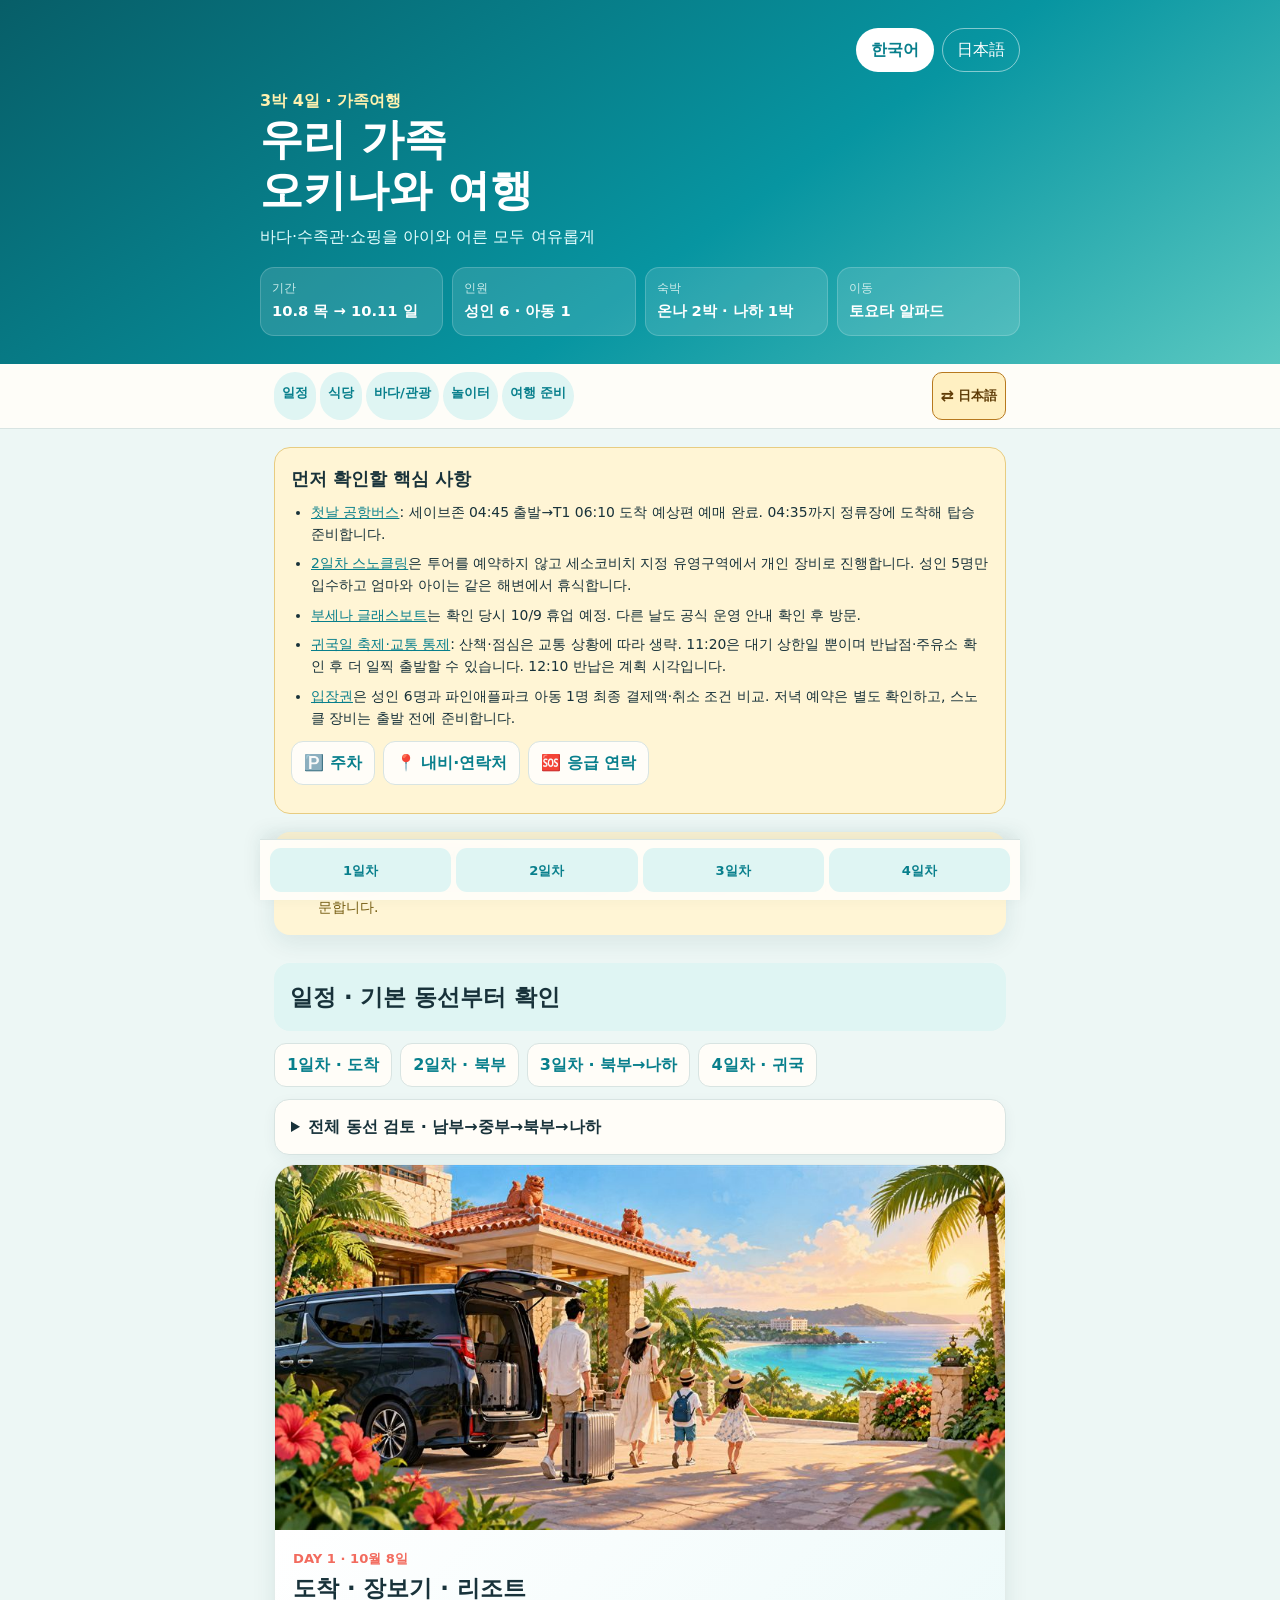
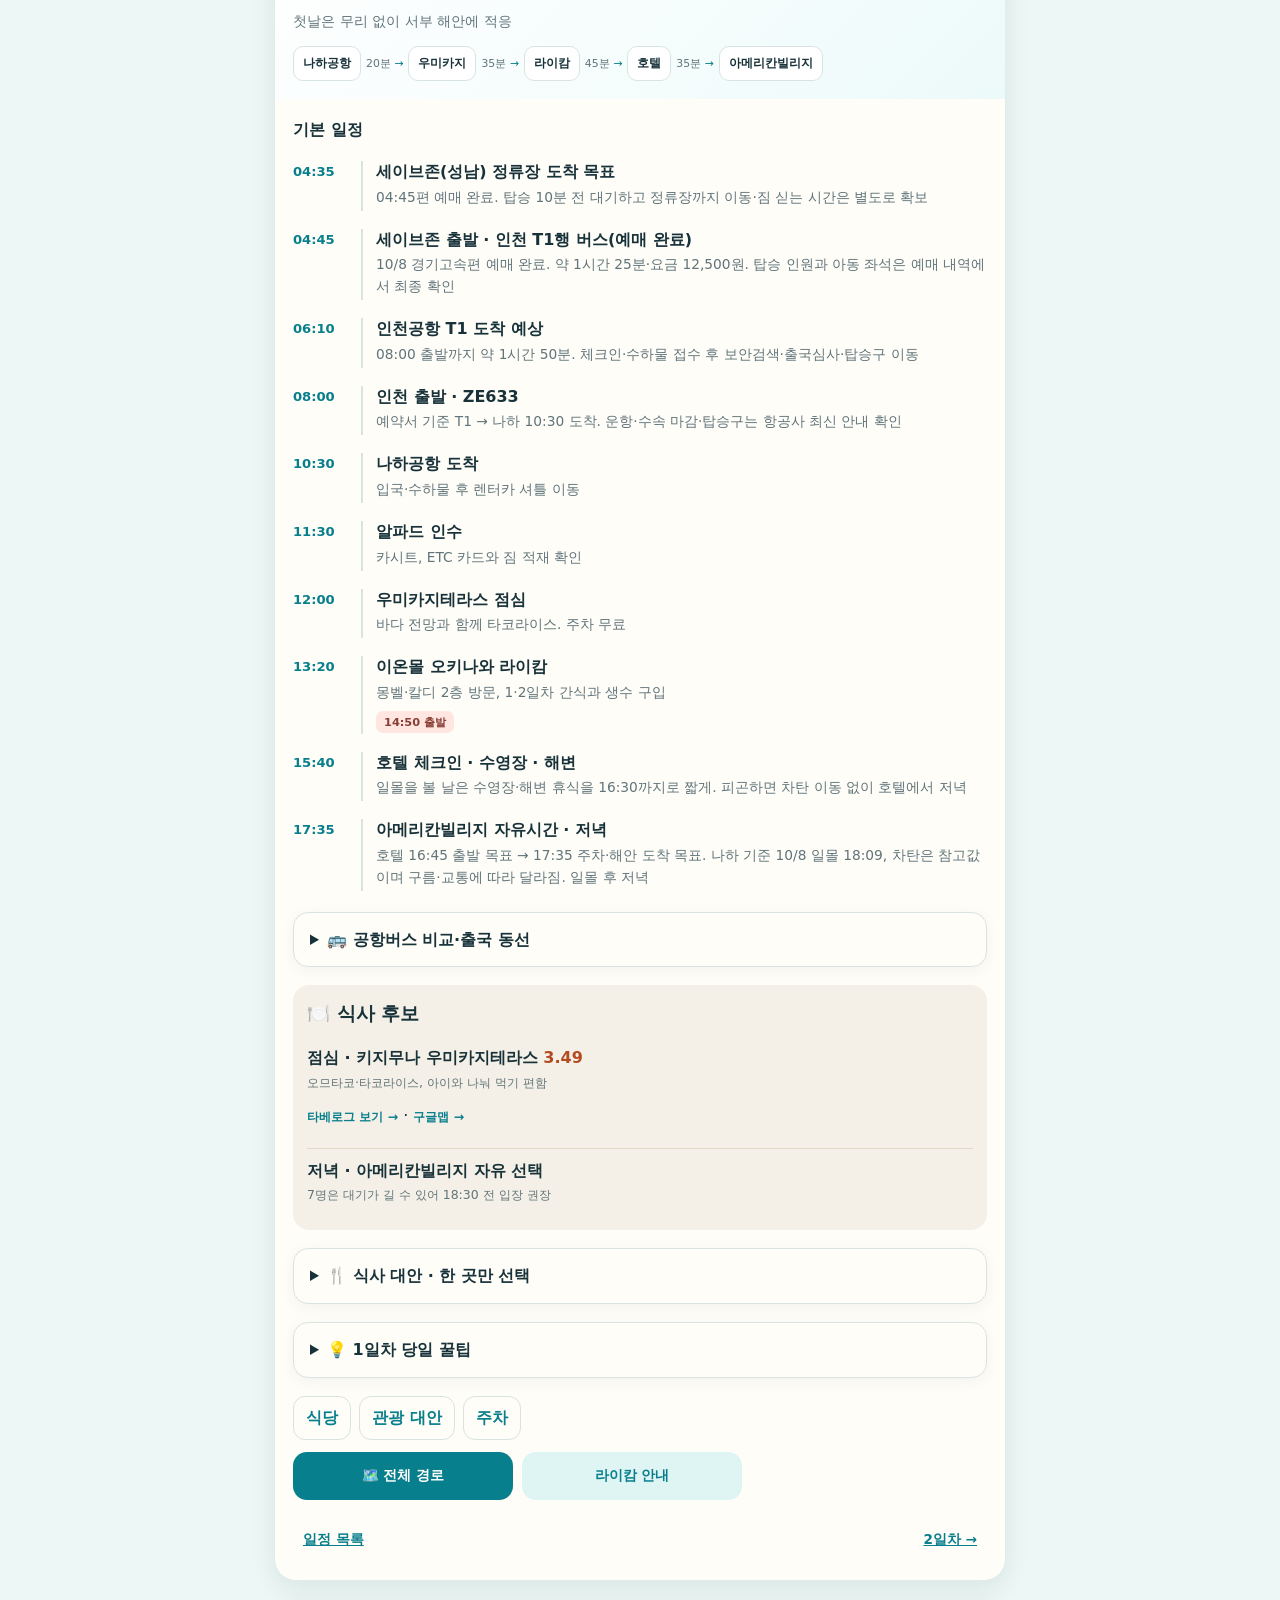
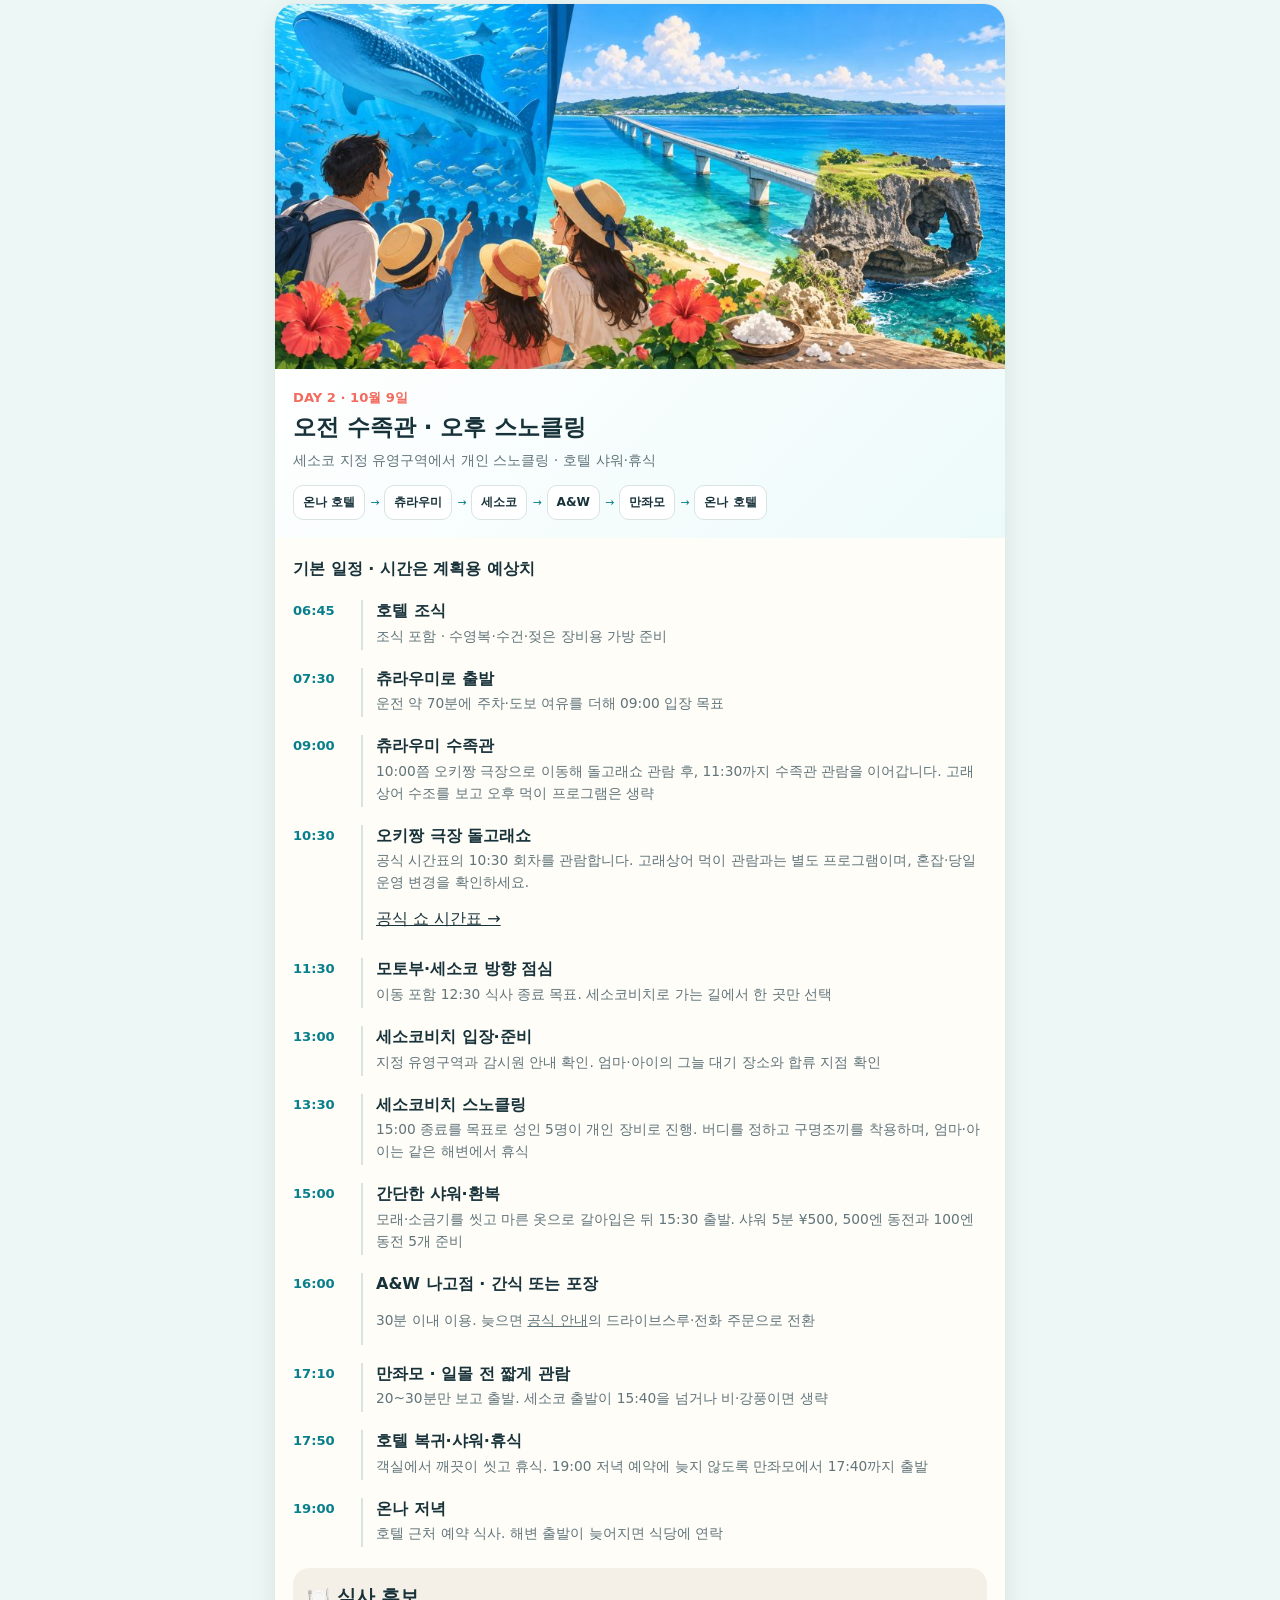
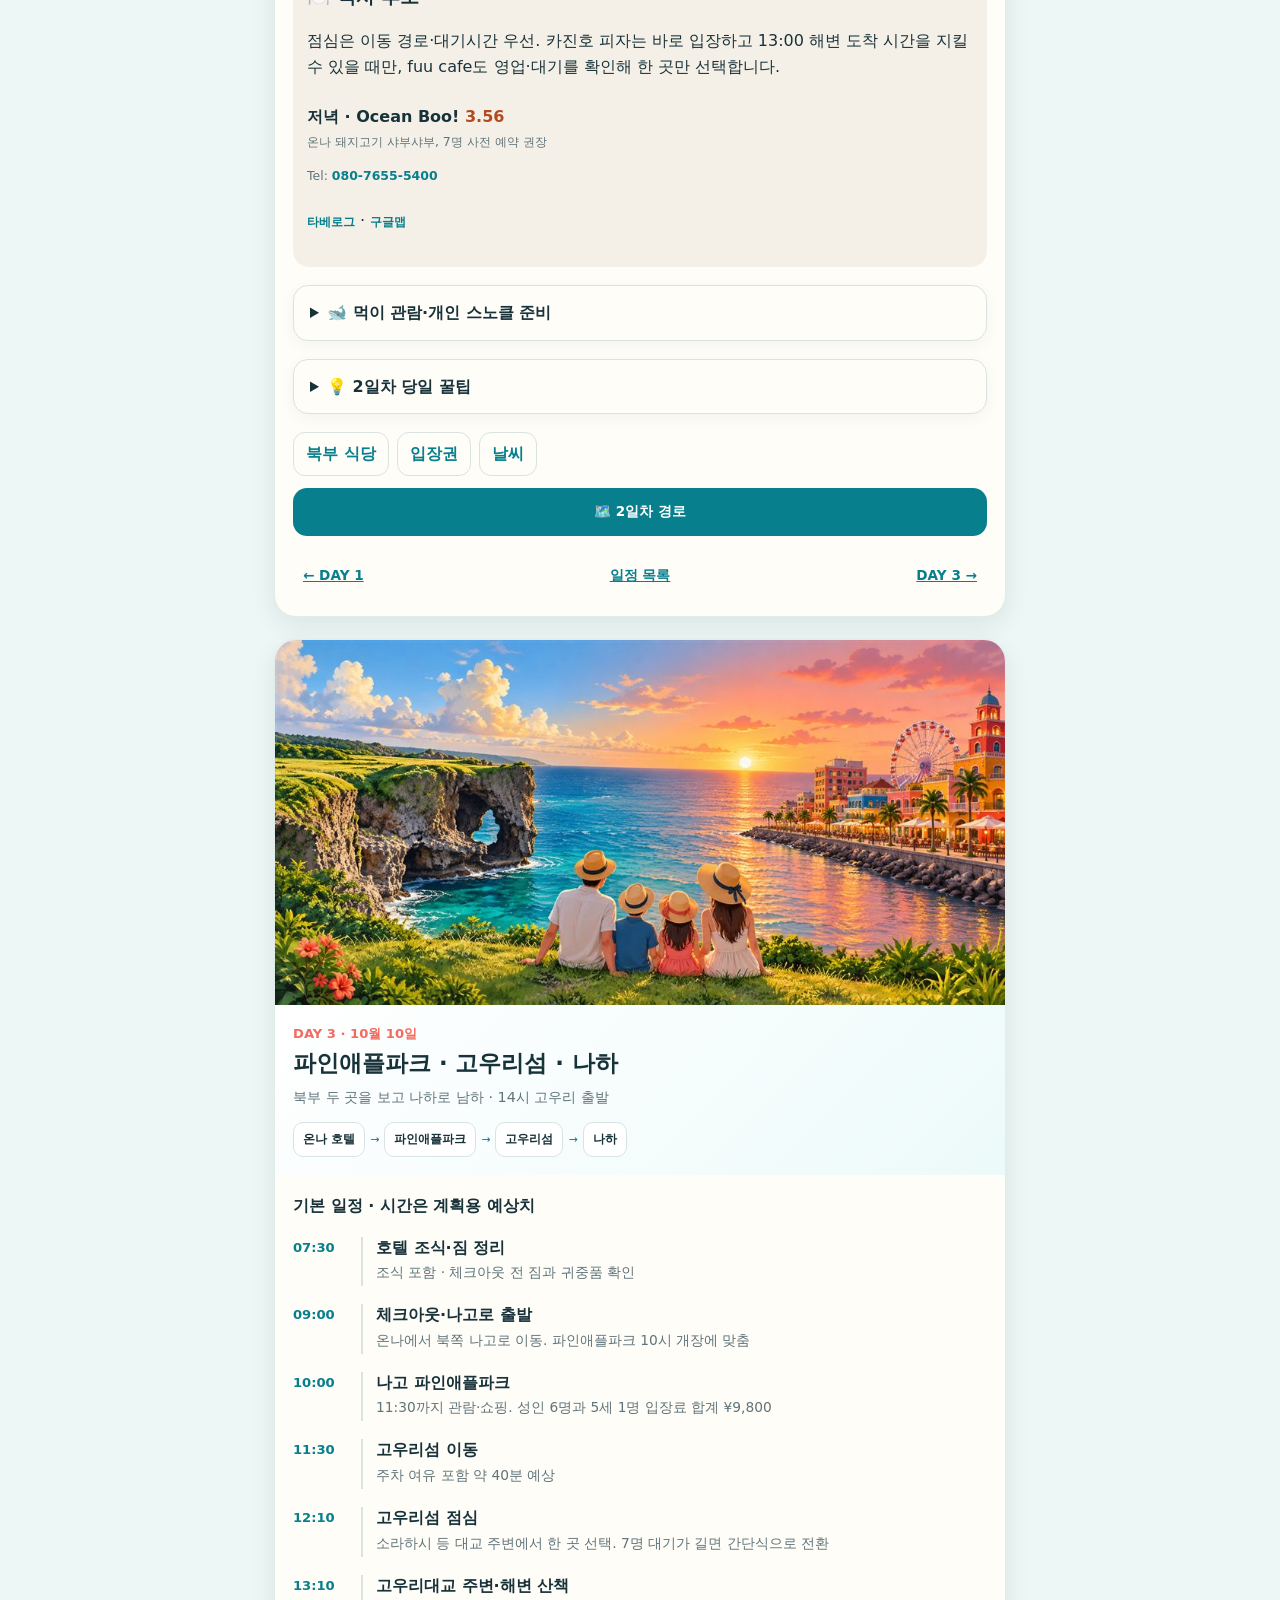
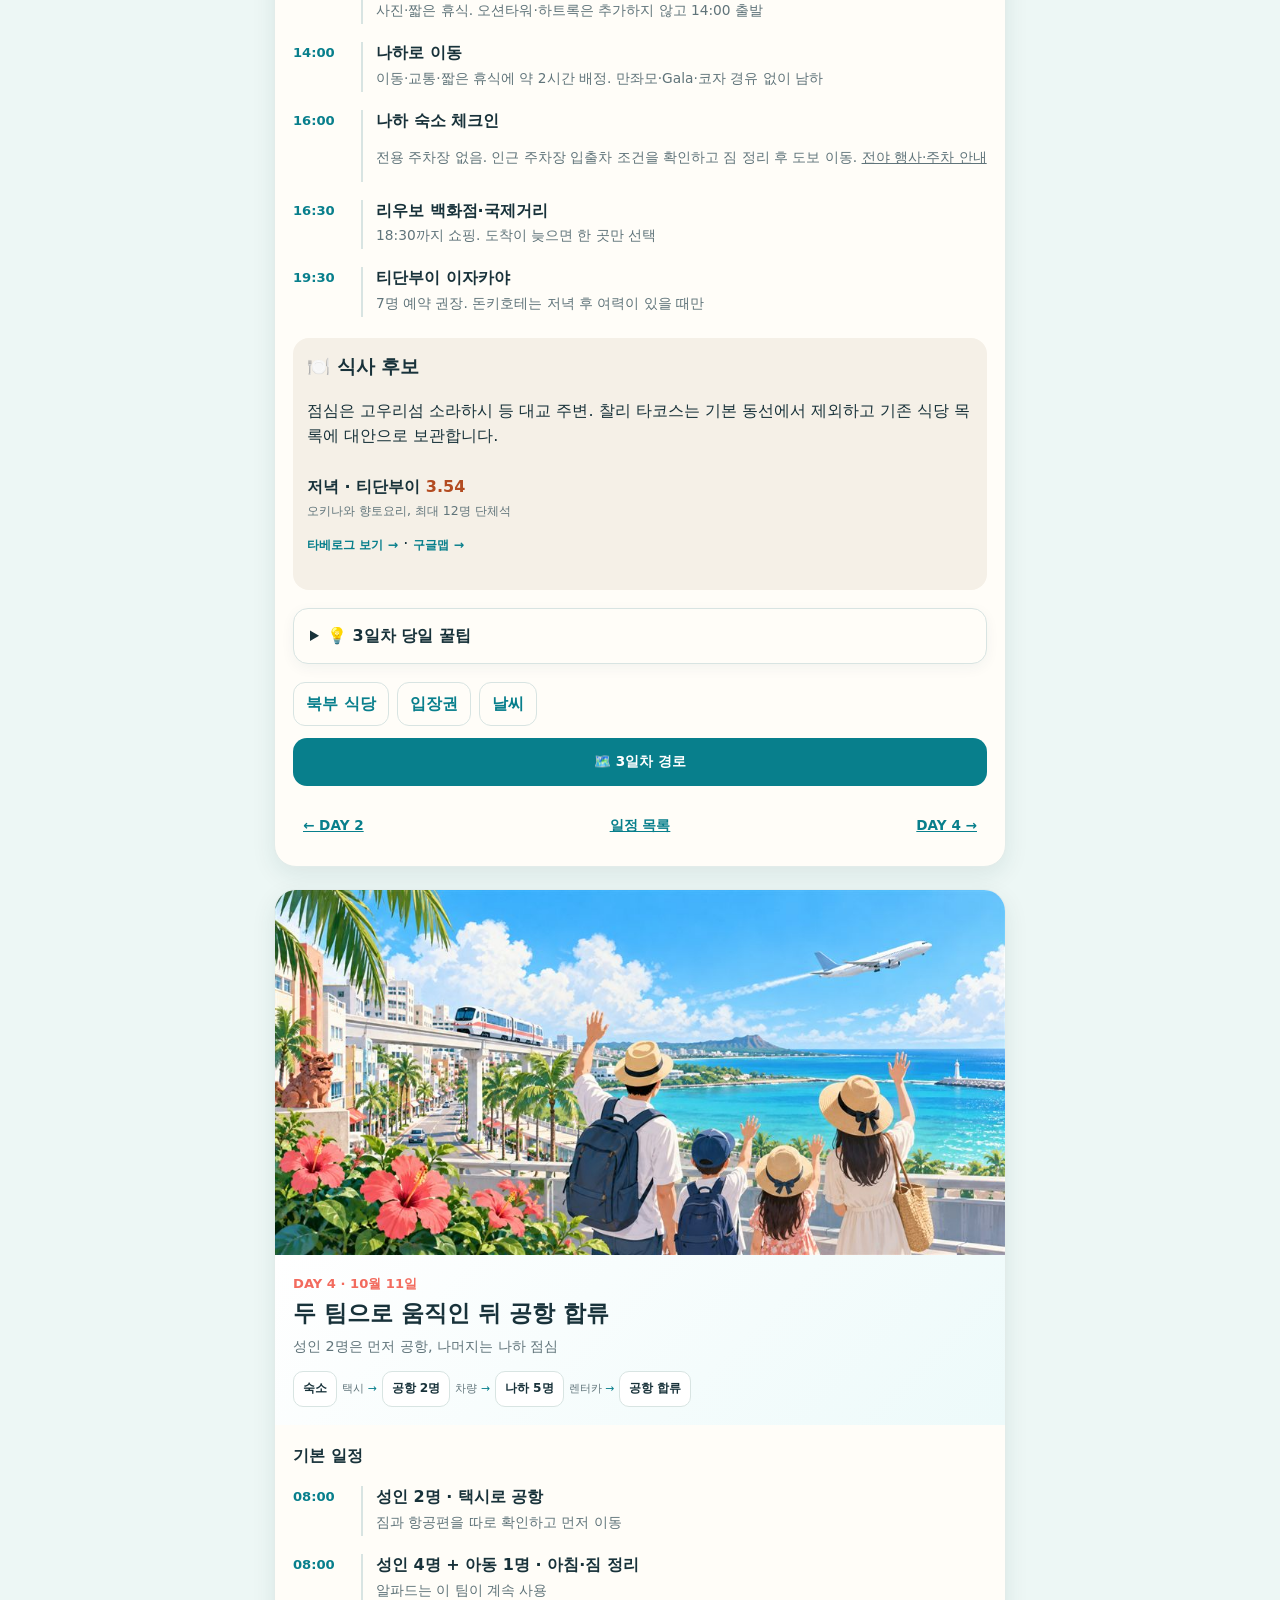
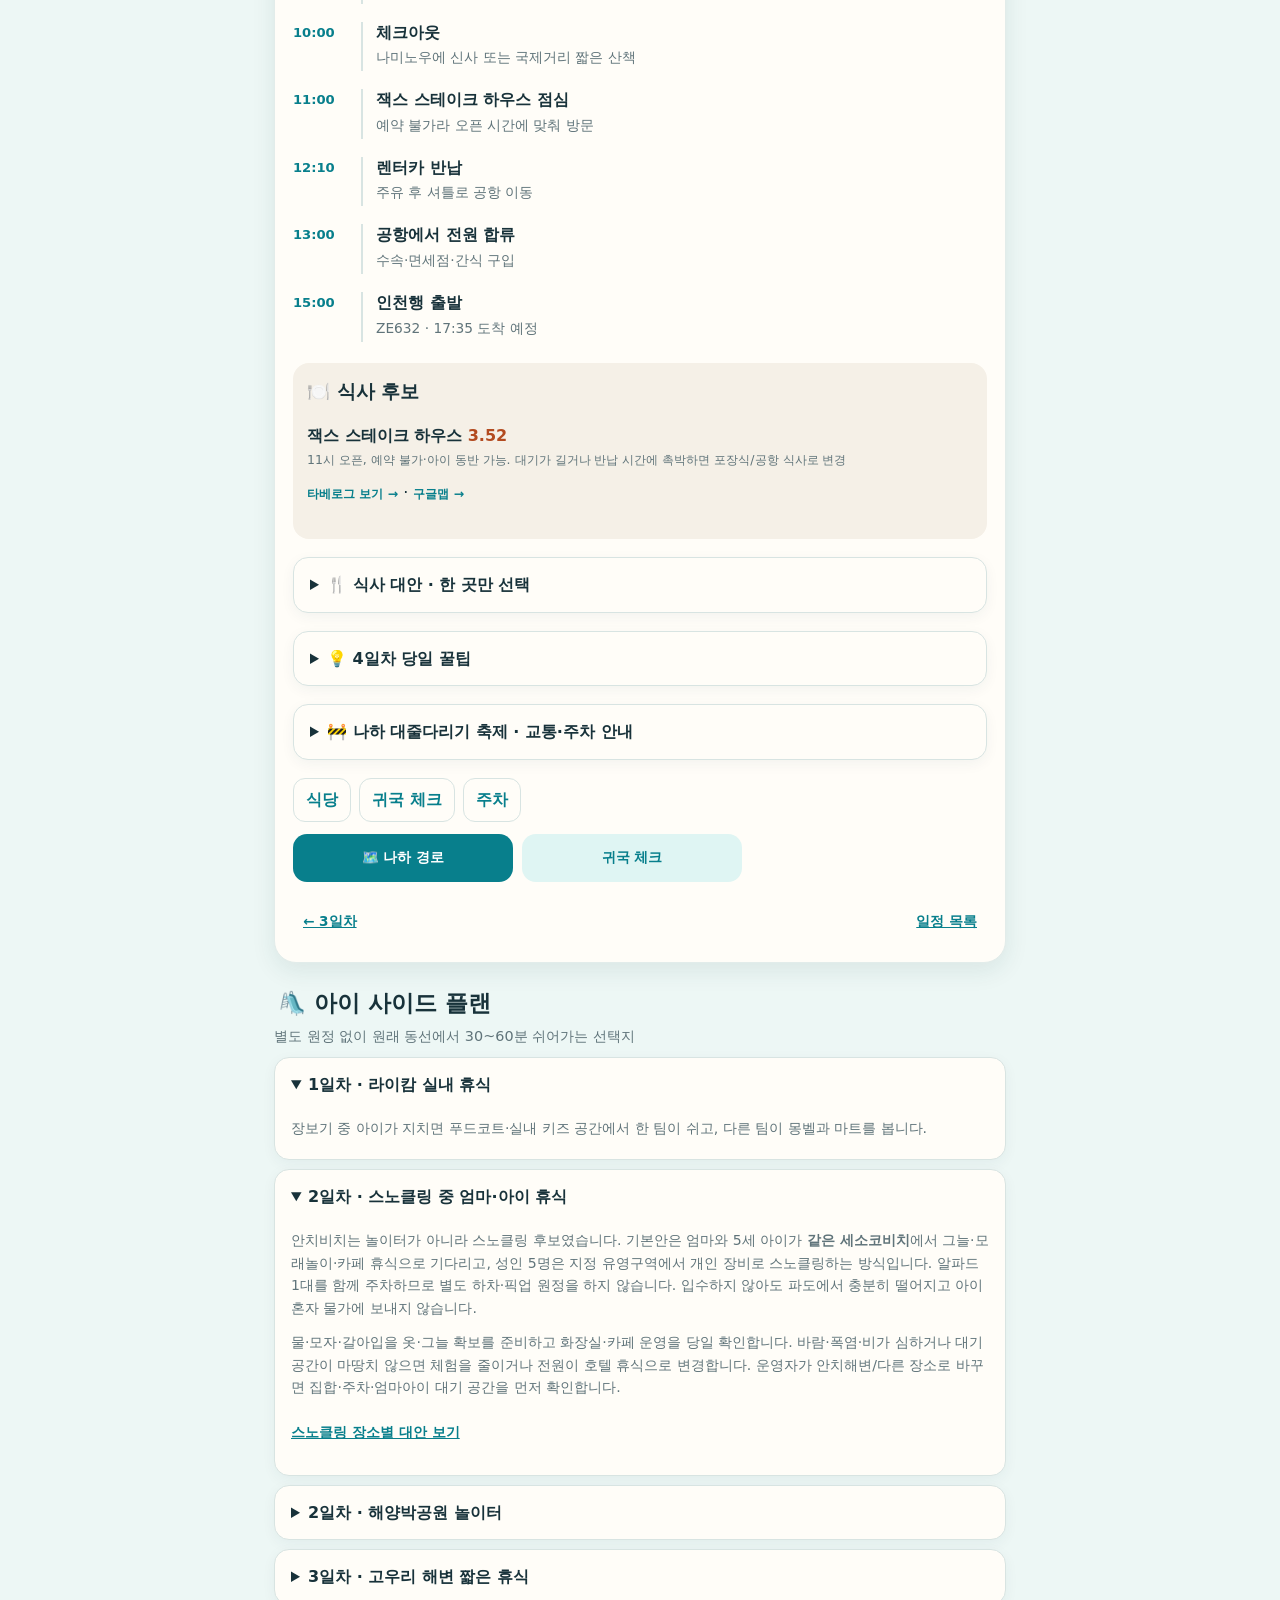
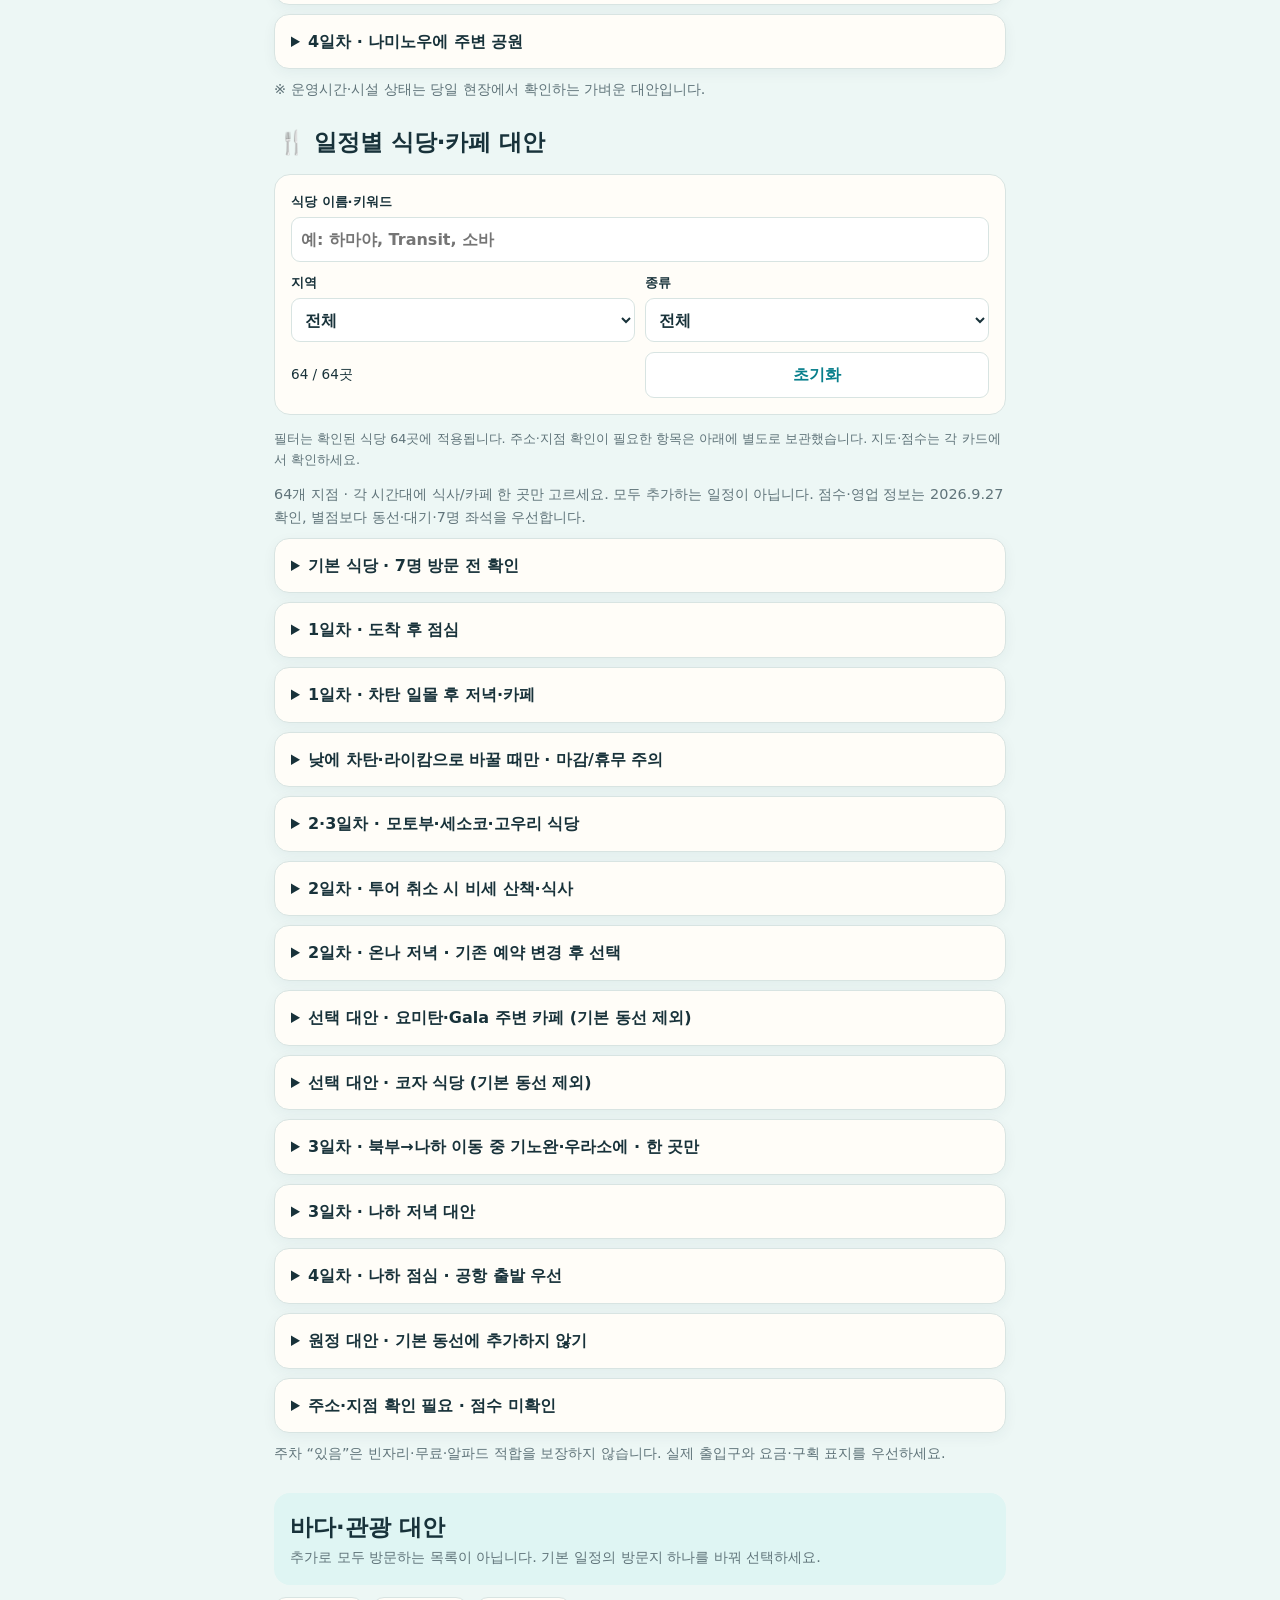
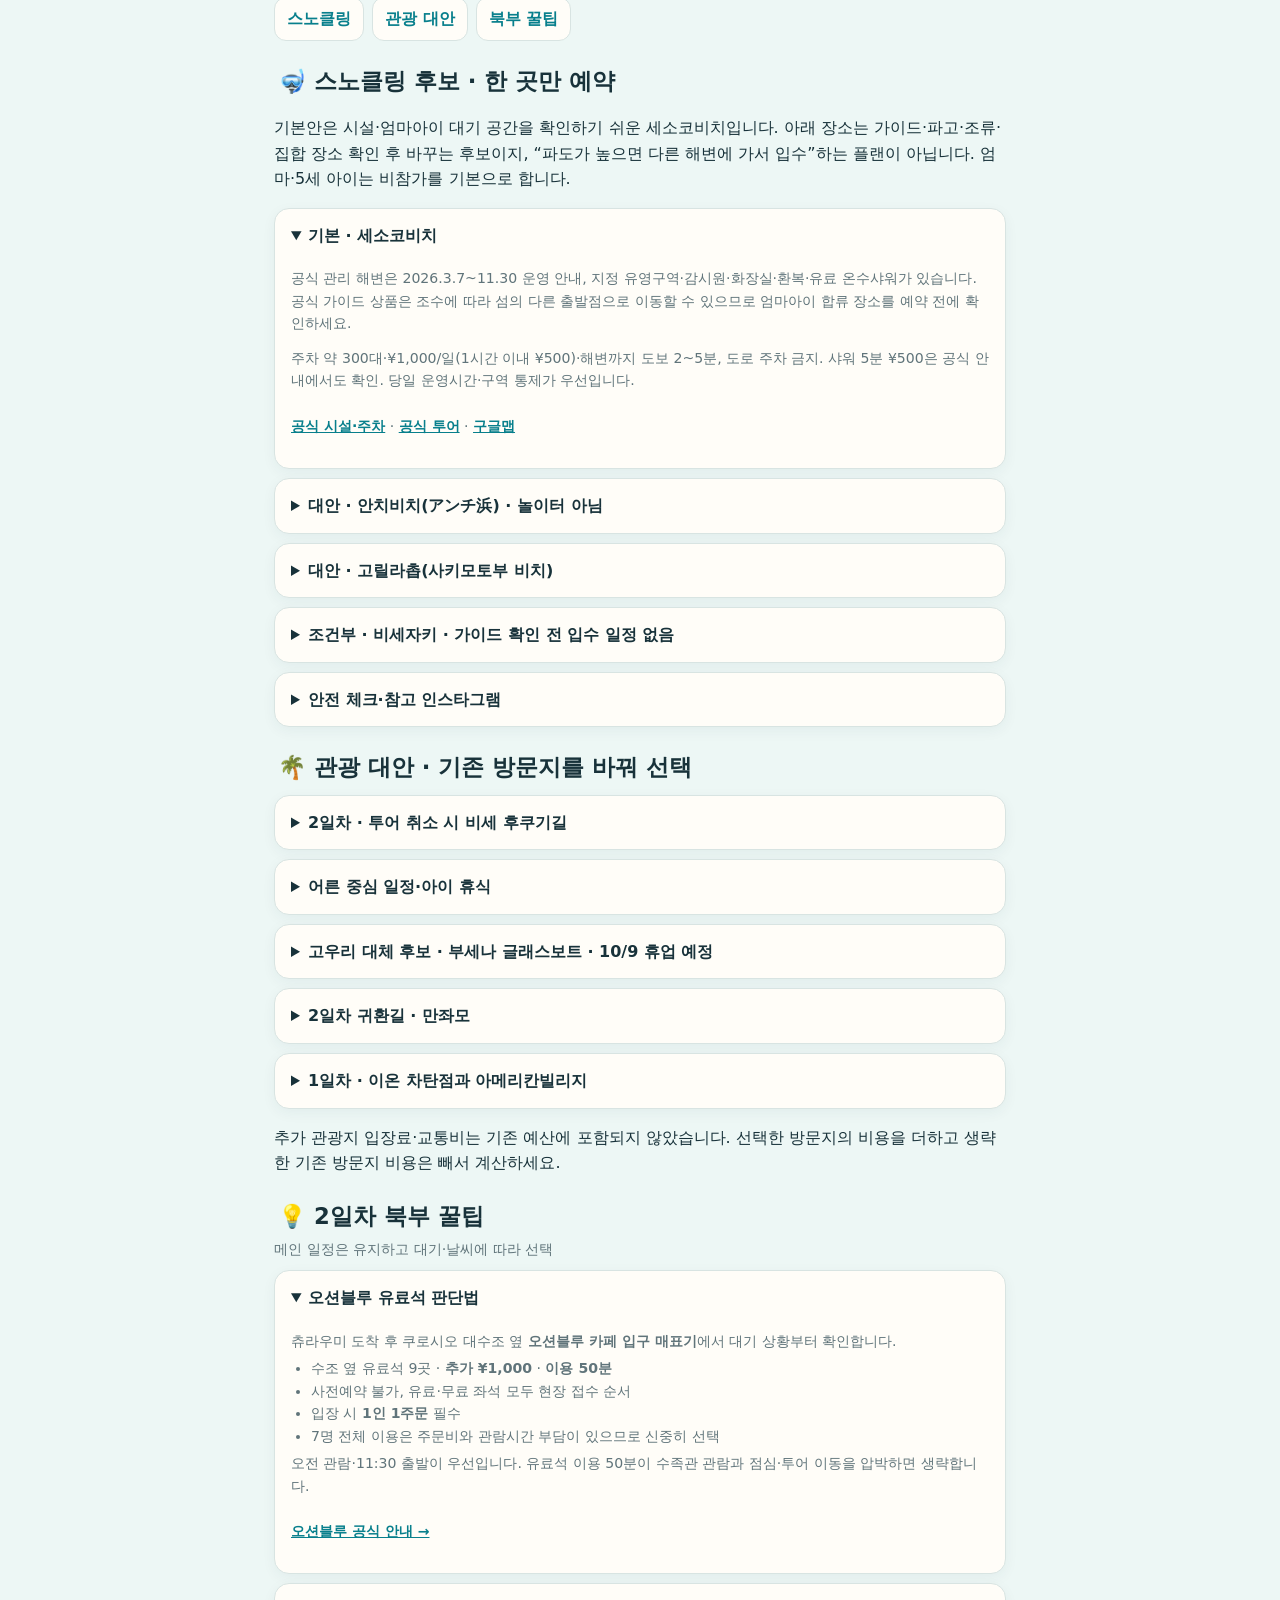
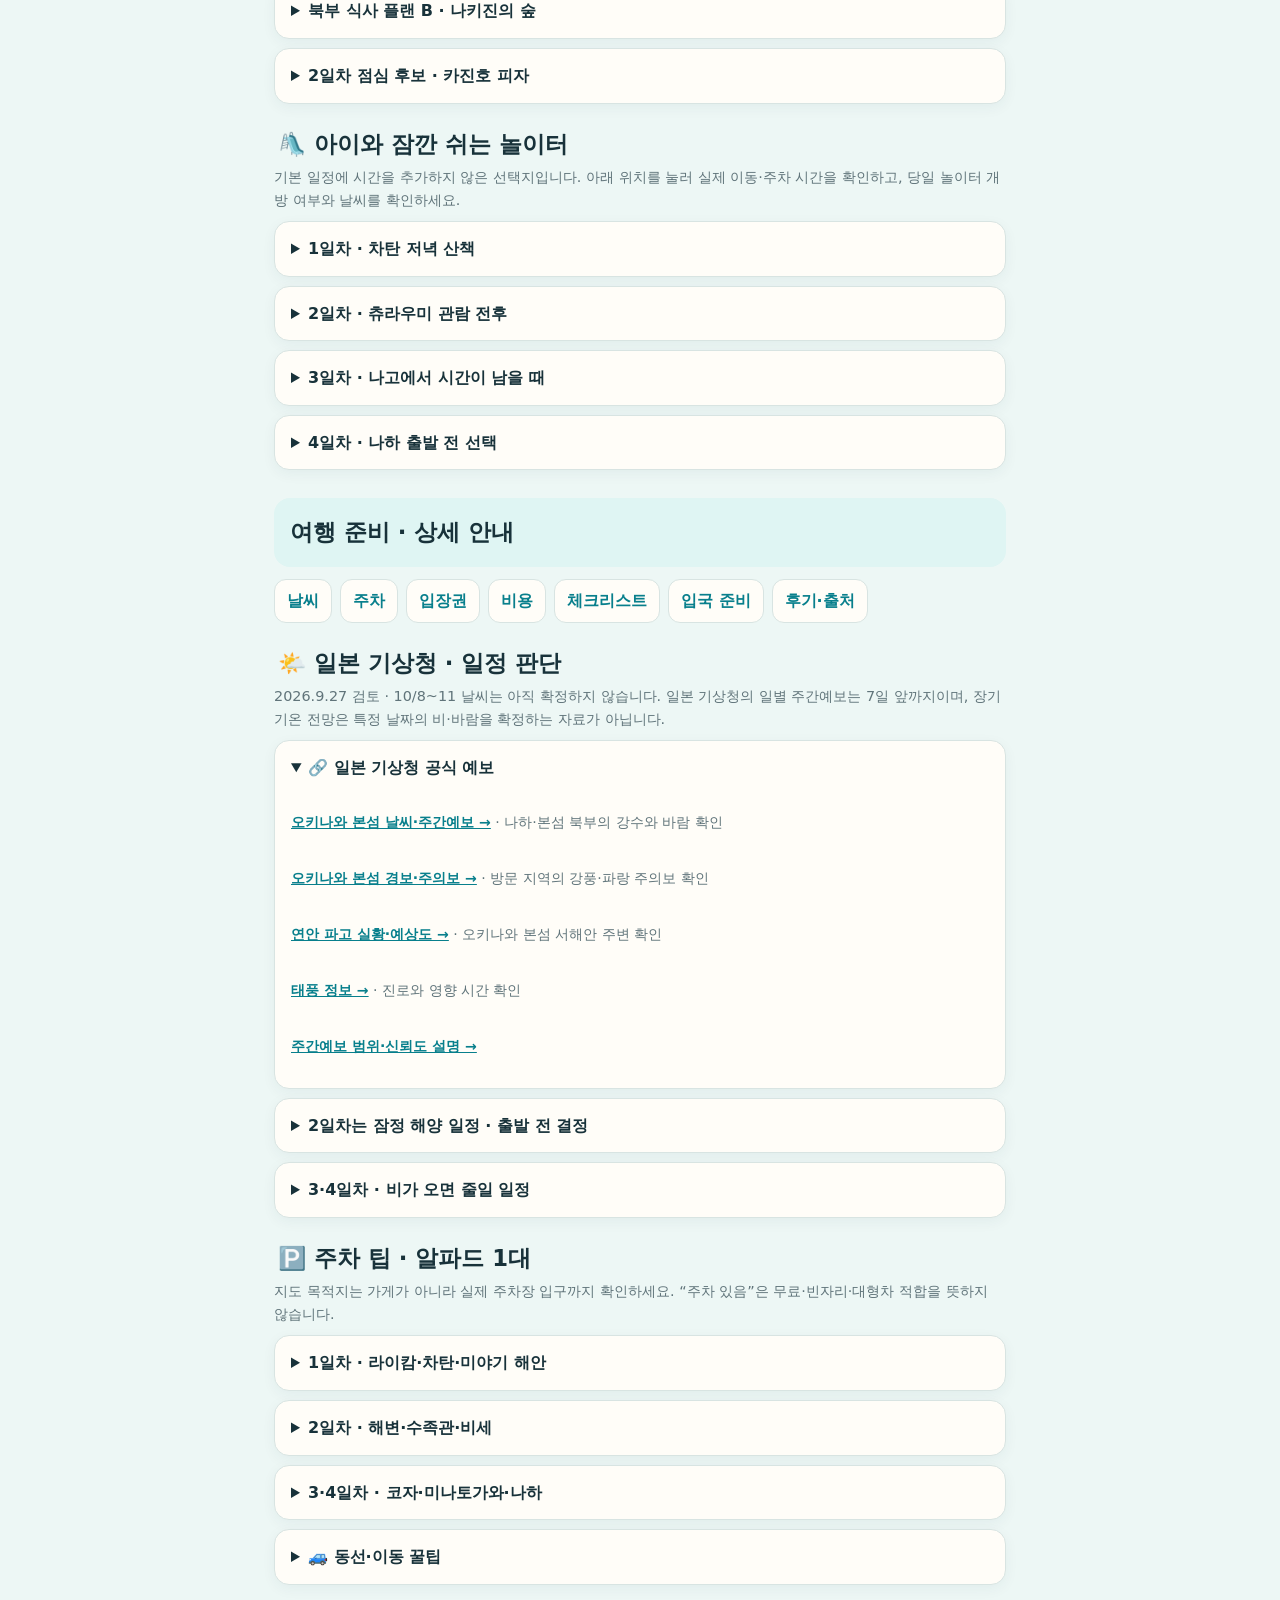
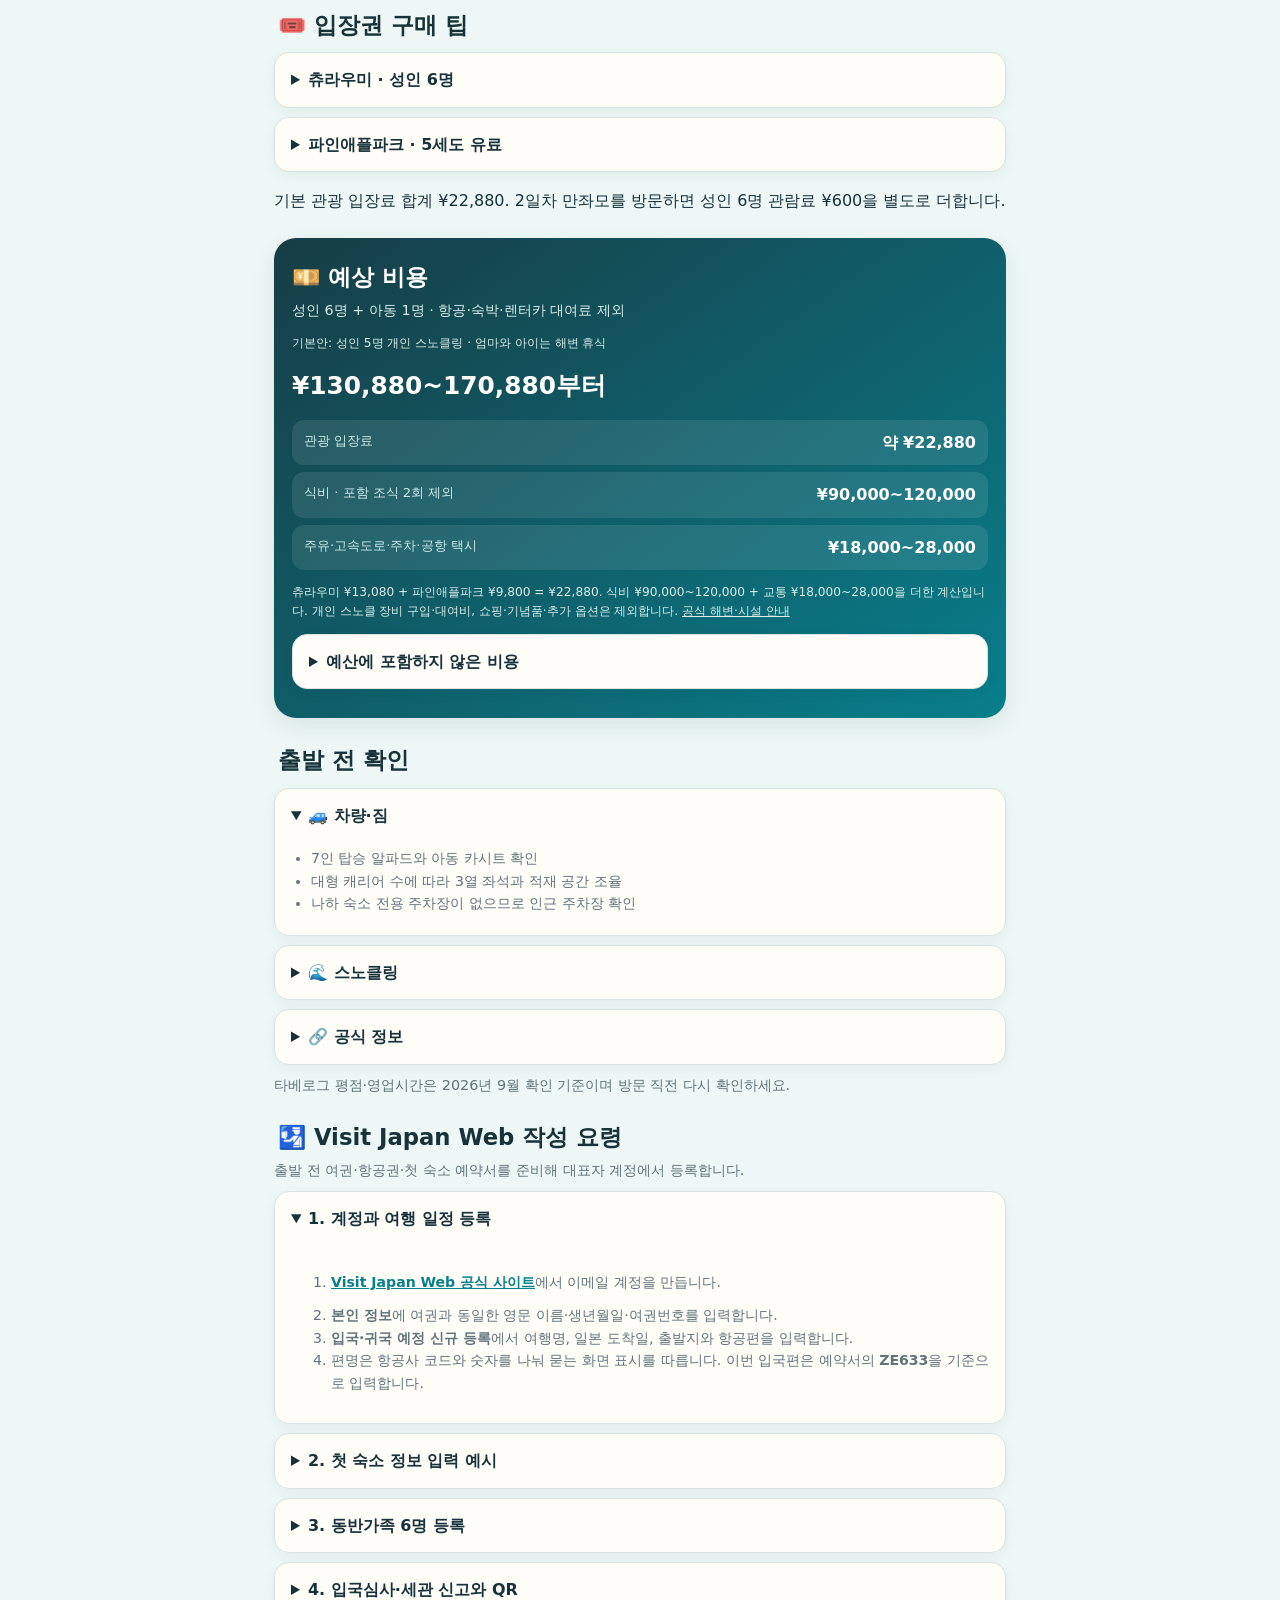
==== commit 4155c830: "Restore day three itinerary image" ====
--- a/index.html
+++ b/index.html
@@ -5,7 +5,7 @@
 <header class="hero"><div><nav class="language-switch" aria-label="언어 선택"><a href="./index.html" lang="ko" hreflang="ko" aria-current="page">한국어</a><a href="./ja.html" lang="ja" hreflang="ja">日本語</a></nav><p class="eyebrow">3박 4일 · 가족여행</p><h1>우리 가족<br>오키나와 여행</h1><p class="hero-copy">바다·수족관·쇼핑을 아이와 어른 모두 여유롭게</p><div class="facts"><div class="fact"><span>기간</span><strong>10.8 목 → 10.11 일</strong></div><div class="fact"><span>인원</span><strong>성인 6 · 아동 1</strong></div><div class="fact"><span>숙박</span><strong>온나 2박 · 나하 1박</strong></div><div class="fact"><span>이동</span><strong>토요타 알파드</strong></div></div></div></header>
 <nav class="day-nav" aria-label="주 메뉴"><a href="#itinerary">일정</a><a href="#food-options">식당</a><a href="#sea-options">바다/관광</a><a href="#playgrounds">놀이터</a><a href="#travel-prep">여행 준비</a><a class="nav-language" href="./ja.html" lang="ja" hreflang="ja" aria-label="일본어로 전환">日本語</a></nav><main><section class="key-checks" id="key-checks"><h2>먼저 확인할 핵심 사항</h2><ul><li><a href="#day1">첫날 공항버스</a>: 세이브존 04:45 출발→T1 06:10 도착 예상편 예매 완료. 04:35까지 정류장에 도착해 탑승 준비합니다.</li><li><a href="#day2">2일차 스노클링</a>은 투어를 예약하지 않고 세소코비치 지정 유영구역에서 개인 장비로 진행합니다. 성인 5명만 입수하고 엄마와 아이는 같은 해변에서 휴식합니다.</li><li><a href="#nearby-options">부세나 글래스보트</a>는 확인 당시 10/9 휴업 예정. 다른 날도 공식 운영 안내 확인 후 방문.</li><li><a href="#festival">귀국일 축제·교통 통제</a>: 산책·점심은 교통 상황에 따라 생략. 11:20은 대기 상한일 뿐이며 반납점·주유소 확인 후 더 일찍 출발할 수 있습니다. 12:10 반납은 계획 시각입니다.</li><li><a href="#ticket-tips">입장권</a>은 성인 6명과 파인애플파크 아동 1명 최종 결제액·취소 조건 비교. 저녁 예약은 별도 확인하고, 스노클 장비는 출발 전에 준비합니다.</li></ul><nav class="jump-links" aria-label="현장에서 바로 찾기"><a href="#parking-tips">🅿️ 주차</a><a href="#navigation-contacts">📍 내비·연락처</a><a href="#emergency-contacts">🆘 응급 연락</a></nav></section><aside class="notice"><span>🌦️</span><div><b>날씨와 아이 컨디션이 우선</b><p>스노클링은 감시원 안내·지정 유영구역·파고를 우선하며, 입수 통제 시 취소합니다. 고우리섬은 3일차에 방문합니다.</p></div></aside><div class="section-intro" id="itinerary"><h2>일정 · 기본 동선부터 확인</h2></div><nav class="jump-links" aria-label="관련 상세 안내"><a href="#day1">1일차 · 도착</a><a href="#day2">2일차 · 북부</a><a href="#day3">3일차 · 북부→나하</a><a href="#day4">4일차 · 귀국</a></nav><details><summary>전체 동선 검토 · 남부→중부→북부→나하</summary><div class="detail"><p>공항·우미카지(남부) → 라이캄·차탄(중부) → 온나 숙박과 북부 관광 → 나하 순서입니다. 온나도 지역 구분상 북부입니다.</p><p>1일차에는 호텔에서 차탄을 왕복하고, 2일차에는 츄라우미·세소코에서 온나로 돌아옵니다. 3일차에 나고·고우리로 다시 북상합니다.</p><p>온나 2박과 물놀이 후 객실 샤워·휴식을 우선한 동선입니다. 3일차 고우리 이후에는 만좌모·Gala·코자에 들르지 않고 나하로 갑니다. 이동시간은 교통·주차에 따라 달라집니다.</p></div></details><section class="day" id="day1"><img class="day-image" src="assets/day-1.jpg" alt="오키나와 리조트에 도착하는 가족 여행 그림" width="960" height="480" loading="lazy"><div class="day-head"><p class="day-kicker">DAY 1 · 10월 8일</p><h2>도착 · 장보기 · 리조트</h2><p class="day-summary">첫날은 무리 없이 서부 해안에 적응</p><div class="route"><span class="place">나하공항</span><span class="drive">20분</span><span class="place">우미카지</span><span class="drive">35분</span><span class="place">라이캄</span><span class="drive">45분</span><span class="place">호텔</span><span class="drive">35분</span><span class="place">아메리칸빌리지</span></div></div><h3 class="timeline-heading">기본 일정</h3><ol class="timeline"><li class="slot"><time class="time">04:35</time><div class="event"><strong>세이브존(성남) 정류장 도착 목표</strong><p>04:45편 예매 완료. 탑승 10분 전 대기하고 정류장까지 이동·짐 싣는 시간은 별도로 확보</p></div></li><li class="slot"><time class="time">04:45</time><div class="event"><strong>세이브존 출발 · 인천 T1행 버스(예매 완료)</strong><p>10/8 경기고속편 예매 완료. 약 1시간 25분·요금 12,500원. 탑승 인원과 아동 좌석은 예매 내역에서 최종 확인</p></div></li><li class="slot"><time class="time">06:10</time><div class="event"><strong>인천공항 T1 도착 예상</strong><p>08:00 출발까지 약 1시간 50분. 체크인·수하물 접수 후 보안검색·출국심사·탑승구 이동</p></div></li><li class="slot"><time class="time">08:00</time><div class="event"><strong>인천 출발 · ZE633</strong><p>예약서 기준 T1 → 나하 10:30 도착. 운항·수속 마감·탑승구는 항공사 최신 안내 확인</p></div></li>
 <li class="slot"><time class="time">10:30</time><div class="event"><strong>나하공항 도착</strong><p>입국·수하물 후 렌터카 셔틀 이동</p></div></li><li class="slot"><time class="time">11:30</time><div class="event"><strong>알파드 인수</strong><p>카시트, ETC 카드와 짐 적재 확인</p></div></li><li class="slot"><time class="time">12:00</time><div class="event"><strong>우미카지테라스 점심</strong><p>바다 전망과 함께 타코라이스. 주차 무료</p></div></li><li class="slot"><time class="time">13:20</time><div class="event"><strong>이온몰 오키나와 라이캄</strong><p>몽벨·칼디 2층 방문, 1·2일차 간식과 생수 구입</p><span class="tag">14:50 출발</span></div></li><li class="slot"><time class="time">15:40</time><div class="event"><strong>호텔 체크인 · 수영장 · 해변</strong><p>일몰을 볼 날은 수영장·해변 휴식을 16:30까지로 짧게. 피곤하면 차탄 이동 없이 호텔에서 저녁</p></div></li><li class="slot"><time class="time">17:35</time><div class="event"><strong>아메리칸빌리지 자유시간 · 저녁</strong><p>호텔 16:45 출발 목표 → 17:35 주차·해안 도착 목표. 나하 기준 10/8 일몰 18:09, 차탄은 참고값이며 구름·교통에 따라 달라짐. 일몰 후 저녁</p></div></li></ol>
-<details><summary>🚌 공항버스 비교·출국 동선</summary><div class="detail"><p><b>예매 완료: 세이브존 04:45 출발 → T1 06:10 도착 예상</b>(요금 12,500원). 세이브존 정류장까지 이동은 별도입니다.</p><p>더 이른 세이브존 04:25편은 05:50 도착 예상, 표시 요금 12,500원입니다. 포레스티아 서문 05:10편은 06:40 도착 예상, 11,900원입니다.</p><p>04:45편 예매 완료. 출발 전 예매 내역의 탑승 인원·승차 위치를 다시 확인하고 항공사 체크인 마감 시각도 확인하세요. 국내 버스비는 엔화 여행 예산에서 제외합니다.</p></div></details><div class="food"><h3>🍽️ 식사 후보</h3><div class="pick"><strong>점심 · 키지무나 우미카지테라스 <span class="score">3.49</span></strong><p>오므타코·타코라이스, 아이와 나눠 먹기 편함</p><a href="https://tabelog.com/okinawa/A4701/A470103/47016227/" target="_blank" rel="noopener">타베로그 보기 →</a> · <a href="https://www.google.com/maps/search/?api=1&amp;query=%E3%81%8D%E3%81%98%E3%82%80%E3%81%AA%E3%81%81%20%E3%82%A6%E3%83%9F%E3%82%AB%E3%82%B8%E3%83%86%E3%83%A9%E3%82%B9%E5%BA%97%20%E6%B2%96%E7%B8%84%E7%9C%8C%20%E8%B1%8A%E8%A6%8B%E5%9F%8E%E5%B8%82%E7%80%AC%E9%95%B7174-6%20%E3%82%A6%E3%83%9F%E3%82%AB%E3%82%B8%E3%83%86%E3%83%A9%E3%82%B9" target="_blank" rel="noopener">구글맵 →</a></div><div class="pick"><strong>저녁 · 아메리칸빌리지 자유 선택</strong><p>7명은 대기가 길 수 있어 18:30 전 입장 권장</p></div></div><details><summary>🍴 식사 대안 · 한 곳만 선택</summary><div class="detail"><p>일몰 후 저녁은 HAN’S·돈카츠타로·KISEKI·MEXICO 중 한 곳, 커피는 지바고 로스터리 또는 샌프란시스코 중 한 곳만. Transit은 미야기 해안으로 장소를 바꿀 때 선택합니다. 하마야·King Side는 낮 영업이라 현재 일몰 후 일정에 넣지 않습니다.</p><p><a href="#food-d1evening">점수·구글맵·주차 상세 보기 →</a></p></div></details><details><summary>💡 1일차 당일 꿀팁</summary><div class="detail"><ul><li>우미카지테라스는 섬 내 무료주차장을 이용하고 식당별 영업시간은 입장 전에 확인합니다.</li><li>라이캄 주차는 무료이며 <b>몽벨은 2층</b>입니다. 칼디도 2층이며, 마트는 몰 안내에서 층을 확인한 뒤 팀을 나누면 빠릅니다.</li><li>리잔 도착 시 로비에서 짐과 가족을 먼저 내리고 주차하며, 발급받은 주차권은 연박 동안 보관합니다.</li><li>아메리칸빌리지는 <b>차탄초 공영주차장</b>(미하마 공공주차장 무료)을 후보로, 만차면 피셔리나 공공주차장(2시간 무료·하루 최대 ¥400 안내)을 확인합니다. 각 구획 표지를 우선하고 쇼핑몰 주차로 외부 관광만 하지 않습니다。</li><li>일몰을 보려면 호텔 16:45 출발·해안 17:35 도착을 목표로 주차 여유를 둡니다. 10/8 일몰 18:09는 나하 기준 참고값이며 차탄·날씨에 따라 차이가 있습니다. <a href="https://eco.mtk.nao.ac.jp/koyomi/dni/2026/s4810.html" target="_blank" rel="noopener">국립천문대 일몰표</a></li><li><a href="https://map.kaldi.co.jp/kaldi/detailMap?%3Baccmd=0&amp;account=kaldi&amp;adr=47&amp;bid=379&amp;pgret=2" target="_blank" rel="noopener">칼디 라이캄점 공식 안내 · 2층</a></li></ul><p><a href="https://blog.naver.com/barond1231/224398605699" target="_blank" rel="noopener">개인 후기 · 우미카지 2026.9.2 →</a> · <a href="https://blog.naver.com/alstjsdl0831/224384374365" target="_blank" rel="noopener">라이캄 2026.8.20 →</a> · <a href="https://blog.naver.com/joyandjenny/224422004364" target="_blank" rel="noopener">주차 2026.9.24 →</a></p></div></details><nav class="jump-links day-links" aria-label="관련 상세 안내"><a href="#food-d1evening">식당</a><a href="#nearby-options">관광 대안</a><a href="#parking-tips">주차</a></nav><div class="actions"><a class="action" href="https://www.google.com/maps/dir/?api=1&origin=Naha+Airport&destination=Rizzan+Sea-Park+Hotel+Tancha+Bay&waypoints=Umikaji+Terrace%7CAEON+MALL+Okinawa+Rycom%7CRizzan+Sea-Park+Hotel+Tancha+Bay%7CAmerican+Village+Okinawa&travelmode=driving" target="_blank" rel="noopener">🗺️ 전체 경로</a><a class="action secondary" href="https://kr.aeonmall.global/mall/okinawarycom" target="_blank" rel="noopener">라이캄 안내</a></div><nav class="day-pager" aria-label="날짜 이동"><a href="#itinerary">일정 목록</a><a href="#day2">2일차 →</a></nav></section><section class="day" id="day2"><img class="day-image" src="assets/day-2-v2.jpg" alt="오키나와 바다와 수족관 여행 이미지" width="960" height="480" loading="lazy"><div class="day-head"><p class="day-kicker">DAY 2 · 10월 9일</p><h2>오전 수족관 · 오후 스노클링</h2><p class="day-summary">세소코 지정 유영구역에서 개인 스노클링 · 호텔 샤워·휴식</p><div class="route"><span class="place">온나 호텔</span><span class="drive"></span><span class="place">츄라우미</span><span class="drive"></span><span class="place">세소코</span><span class="drive"></span><span class="place">A&amp;W</span><span class="drive"></span><span class="place">만좌모</span><span class="drive"></span><span class="place">온나 호텔</span></div></div><h3 class="timeline-heading">기본 일정 · 시간은 계획용 예상치</h3><ol class="timeline"><li class="slot"><time class="time">06:45</time><div class="event"><strong>호텔 조식</strong><p>조식 포함 · 수영복·수건·젖은 장비용 가방 준비</p></div></li><li class="slot"><time class="time">07:30</time><div class="event"><strong>츄라우미로 출발</strong><p>운전 약 70분에 주차·도보 여유를 더해 09:00 입장 목표</p></div></li><li class="slot"><time class="time">09:00</time><div class="event"><strong>츄라우미 수족관</strong><p>10:00쯤 오키짱 극장으로 이동해 돌고래쇼 관람 후, 11:30까지 수족관 관람을 이어갑니다. 고래상어 수조를 보고 오후 먹이 프로그램은 생략</p></div></li><li class="slot"><time class="time">10:30</time><div class="event"><strong>오키짱 극장 돌고래쇼</strong><p>공식 시간표의 10:30 회차를 관람합니다. 고래상어 먹이 관람과는 별도 프로그램이며, 혼잡·당일 운영 변경을 확인하세요.</p><a href="https://oki-park.jp/kaiyohaku/inst/77/129" target="_blank" rel="noopener">공식 쇼 시간표 →</a></div></li><li class="slot"><time class="time">11:30</time><div class="event"><strong>모토부·세소코 방향 점심</strong><p>이동 포함 12:30 식사 종료 목표. 세소코비치로 가는 길에서 한 곳만 선택</p></div></li><li class="slot"><time class="time">13:00</time><div class="event"><strong>세소코비치 입장·준비</strong><p>지정 유영구역과 감시원 안내 확인. 엄마·아이의 그늘 대기 장소와 합류 지점 확인</p></div></li><li class="slot"><time class="time">13:30</time><div class="event"><strong>세소코비치 스노클링</strong><p>15:00 종료를 목표로 성인 5명이 개인 장비로 진행. 버디를 정하고 구명조끼를 착용하며, 엄마·아이는 같은 해변에서 휴식</p></div></li><li class="slot"><time class="time">15:00</time><div class="event"><strong>간단한 샤워·환복</strong><p>모래·소금기를 씻고 마른 옷으로 갈아입은 뒤 15:30 출발. 샤워 5분 ¥500, 500엔 동전과 100엔 동전 5개 준비</p></div></li><li class="slot"><time class="time">16:00</time><div class="event"><strong>A&amp;W 나고점 · 간식 또는 포장</strong><p>30분 이내 이용. 늦으면 <a href="https://www.awok.co.jp/shopsearch/nago/" target="_blank" rel="noopener">공식 안내</a>의 드라이브스루·전화 주문으로 전환</p></div></li><li class="slot"><time class="time">17:10</time><div class="event"><strong>만좌모 · 일몰 전 짧게 관람</strong><p>20~30분만 보고 출발. 세소코 출발이 15:40을 넘거나 비·강풍이면 생략</p></div></li><li class="slot"><time class="time">17:50</time><div class="event"><strong>호텔 복귀·샤워·휴식</strong><p>객실에서 깨끗이 씻고 휴식. 19:00 저녁 예약에 늦지 않도록 만좌모에서 17:40까지 출발</p></div></li><li class="slot"><time class="time">19:00</time><div class="event"><strong>온나 저녁</strong><p>호텔 근처 예약 식사. 해변 출발이 늦어지면 식당에 연락</p></div></li></ol><div class="food"><h3>🍽️ 식사 후보</h3><p>점심은 이동 경로·대기시간 우선. 카진호 피자는 바로 입장하고 13:00 해변 도착 시간을 지킬 수 있을 때만, fuu cafe도 영업·대기를 확인해 한 곳만 선택합니다.</p><div class="pick"><strong>저녁 · Ocean Boo! <span class="score">3.56</span></strong><p>온나 돼지고기 샤부샤부, 7명 사전 예약 권장</p><p>Tel: <a href="tel:+818076555400">080-7655-5400</a></p><a href="https://tabelog.com/okinawa/A4703/A470303/47026142/" target="_blank" rel="noopener">타베로그</a> · <a href="https://www.google.com/maps/search/?api=1&amp;query=%E3%81%82%E3%81%90%E3%83%BC%E8%B1%9A%E3%81%97%E3%82%83%E3%81%B6%E3%81%97%E3%82%83%E3%81%B6%E5%B0%82%E9%96%80%E5%BA%97%E3%82%AA%E3%83%BC%E3%82%B7%E3%83%A3%E3%83%B3Boo%EF%BC%81%20%E6%81%A9%E7%B4%8D%E6%9D%91%E5%BA%97%20%E6%B2%96%E7%B8%84%E7%9C%8C%20%E6%81%A9%E7%B4%8D%E6%9D%91%E5%89%8D%E5%85%BC%E4%B9%8580%202F" target="_blank" rel="noopener">구글맵</a></div></div><details><summary>🐋 먹이 관람·개인 스노클 준비</summary><div class="detail"><p><b>오전 관람:</b> 고래상어가 있는 대수조를 봅니다. 09:30 먹이 관람은 만타입니다.</p><p><b>오후 일정:</b> 대수조 먹이 시간은 15:00·17:00입니다. 세소코 체험과 겹쳐 기본 일정에서는 제외합니다.</p><p><b>해변 도착 후 확인:</b> 지정 유영구역·감시원 배치·입수 가능 여부를 확인하고, 엄마·아이의 대기·합류 장소를 정합니다. 먹이 일정은 당일 변경될 수 있습니다.</p><a href="https://churaumi.okinawa/program/aquarium/kuroshio/" target="_blank" rel="noopener">공식 먹이 시간</a> · <a href="https://www.sesokobeach.jp/activity/" target="_blank" rel="noopener">공식 투어</a></div></details><details><summary>💡 2일차 당일 꿀팁</summary><div class="detail"><p>츄라우미 P6·P7 주차·도보 여유를 확보하고 11:30 출발합니다. 점심 대기로 해변 도착이 늦지 않도록 포장식도 고려합니다. 파고가 높거나 시설 미운영 시 스노클링은 취소하고 수족관 관람을 늘리거나 호텔에서 쉽니다.</p><p>공식 안내·개인 후기: <a href="https://blog.naver.com/anne230/224419029221" target="_blank" rel="noopener">세소코 / 瀬底</a> · <a href="https://blog.naver.com/choihj0228/224406523657" target="_blank" rel="noopener">츄라우미 / 美ら海</a> · <a href="https://blog.naver.com/hcolory/224393429461" target="_blank" rel="noopener">입장 / 入場</a> · <a href="https://blog.naver.com/jjjjj5698/224370403322" target="_blank" rel="noopener">세소코 참고 / 瀬底参考</a></p></div></details><nav class="jump-links day-links"><a href="#food-d2north">북부 식당</a><a href="#ticket-tips">입장권</a><a href="#weather">날씨</a></nav><div class="actions"><a class="action" href="https://www.google.com/maps/dir/?api=1&amp;origin=%E3%83%AA%E3%82%B6%E3%83%B3%E3%82%B7%E3%83%BC%E3%83%91%E3%83%BC%E3%82%AF%E3%83%9B%E3%83%86%E3%83%AB%E8%B0%B7%E8%8C%B6%E3%83%99%E3%82%A4%20%E6%B2%96%E7%B8%84%E7%9C%8C%E5%9B%BD%E9%A0%AD%E9%83%A1%E6%81%A9%E7%B4%8D%E6%9D%91%E8%B0%B7%E8%8C%B61496&amp;destination=%E3%83%AA%E3%82%B6%E3%83%B3%E3%82%B7%E3%83%BC%E3%83%91%E3%83%BC%E3%82%AF%E3%83%9B%E3%83%86%E3%83%AB%E8%B0%B7%E8%8C%B6%E3%83%99%E3%82%A4%20%E6%B2%96%E7%B8%84%E7%9C%8C%E5%9B%BD%E9%A0%AD%E9%83%A1%E6%81%A9%E7%B4%8D%E6%9D%91%E8%B0%B7%E8%8C%B61496&amp;waypoints=%E6%B2%96%E7%B8%84%E7%BE%8E%E3%82%89%E6%B5%B7%E6%B0%B4%E6%97%8F%E9%A4%A8%20%E6%B2%96%E7%B8%84%E7%9C%8C%E5%9B%BD%E9%A0%AD%E9%83%A1%E6%9C%AC%E9%83%A8%E7%94%BA%E7%9F%B3%E5%B7%9D424%7C%E7%80%AC%E5%BA%95%E3%83%93%E3%83%BC%E3%83%81%20%E6%B2%96%E7%B8%84%E7%9C%8C%E5%9B%BD%E9%A0%AD%E9%83%A1%E6%9C%AC%E9%83%A8%E7%94%BA%E7%80%AC%E5%BA%955583-1%7CA%26W%E5%90%8D%E8%AD%B7%E5%BA%97%20%E6%B2%96%E7%B8%84%E7%9C%8C%E5%90%8D%E8%AD%B7%E5%B8%82%E6%9D%B1%E6%B1%9F5-16-12%7C%E4%B8%87%E5%BA%A7%E6%AF%9B%20%E6%B2%96%E7%B8%84%E7%9C%8C%E5%9B%BD%E9%A0%AD%E9%83%A1%E6%81%A9%E7%B4%8D%E6%9D%91%E6%81%A9%E7%B4%8D2767&amp;travelmode=driving" target="_blank" rel="noopener">🗺️ 2일차 경로</a></div><nav class="day-pager"><a href="#day1">← DAY 1</a><a href="#itinerary">일정 목록</a><a href="#day3">DAY 3 →</a></nav></section><section class="day" id="day3"><div class="day-head"><p class="day-kicker">DAY 3 · 10월 10일</p><h2>파인애플파크 · 고우리섬 · 나하</h2><p class="day-summary">북부 두 곳을 보고 나하로 남하 · 14시 고우리 출발</p><div class="route"><span class="place">온나 호텔</span><span class="drive"></span><span class="place">파인애플파크</span><span class="drive"></span><span class="place">고우리섬</span><span class="drive"></span><span class="place">나하</span></div></div><h3 class="timeline-heading">기본 일정 · 시간은 계획용 예상치</h3><ol class="timeline"><li class="slot"><time class="time">07:30</time><div class="event"><strong>호텔 조식·짐 정리</strong><p>조식 포함 · 체크아웃 전 짐과 귀중품 확인</p></div></li><li class="slot"><time class="time">09:00</time><div class="event"><strong>체크아웃·나고로 출발</strong><p>온나에서 북쪽 나고로 이동. 파인애플파크 10시 개장에 맞춤</p></div></li><li class="slot"><time class="time">10:00</time><div class="event"><strong>나고 파인애플파크</strong><p>11:30까지 관람·쇼핑. 성인 6명과 5세 1명 입장료 합계 ¥9,800</p></div></li><li class="slot"><time class="time">11:30</time><div class="event"><strong>고우리섬 이동</strong><p>주차 여유 포함 약 40분 예상</p></div></li><li class="slot"><time class="time">12:10</time><div class="event"><strong>고우리섬 점심</strong><p>소라하시 등 대교 주변에서 한 곳 선택. 7명 대기가 길면 간단식으로 전환</p></div></li><li class="slot"><time class="time">13:10</time><div class="event"><strong>고우리대교 주변·해변 산책</strong><p>사진·짧은 휴식. 오션타워·하트록은 추가하지 않고 14:00 출발</p></div></li><li class="slot"><time class="time">14:00</time><div class="event"><strong>나하로 이동</strong><p>이동·교통·짧은 휴식에 약 2시간 배정. 만좌모·Gala·코자 경유 없이 남하</p></div></li><li class="slot"><time class="time">16:00</time><div class="event"><strong>나하 숙소 체크인</strong><p>전용 주차장 없음. 인근 주차장 입출차 조건을 확인하고 짐 정리 후 도보 이동. <a href="#festival">전야 행사·주차 안내</a></p></div></li><li class="slot"><time class="time">16:30</time><div class="event"><strong>리우보 백화점·국제거리</strong><p>18:30까지 쇼핑. 도착이 늦으면 한 곳만 선택</p></div></li><li class="slot"><time class="time">19:30</time><div class="event"><strong>티단부이 이자카야</strong><p>7명 예약 권장. 돈키호테는 저녁 후 여력이 있을 때만</p></div></li></ol><div class="food"><h3>🍽️ 식사 후보</h3><p>점심은 고우리섬 소라하시 등 대교 주변. 찰리 타코스는 기본 동선에서 제외하고 기존 식당 목록에 대안으로 보관합니다.</p><div class="pick"><strong>저녁 · 티단부이 <span class="score">3.54</span></strong><p>오키나와 향토요리, 최대 12명 단체석</p><a href="https://tabelog.com/en/okinawa/A4701/A470101/47001102/" target="_blank" rel="noopener">타베로그 보기 →</a> · <a href="https://www.google.com/maps/search/?api=1&amp;query=%E5%B1%85%E9%85%92%E5%B1%8B%20%E3%81%A6%E3%81%83%E3%83%BC%E3%81%A0%E3%82%93%E3%81%B6%E3%81%84%20%E9%82%A3%E8%A6%87%E5%9B%BD%E9%9A%9B%E9%80%9A%E3%82%8A%E5%BA%97%20%E6%B2%96%E7%B8%84%E7%9C%8C%20%E9%82%A3%E8%A6%87%E5%B8%82%E7%89%A7%E5%BF%972-23-20%201F" target="_blank" rel="noopener">구글맵 →</a></div></div><details><summary>💡 3일차 당일 꿀팁</summary><div class="detail"><p>파인애플파크 10:00~18:00(최종 입장 17:30), 무료 주차. 고우리에서는 14:00 출발을 지키고 비·강풍이면 생략 후 나하로 갑니다. 돈키호테 면세 카운터는 4층이라는 후기 참고, 현장 안내와 여권 원본 확인. 아이는 같은 해변에서 보호자와 짧게 쉬고 별도 원정은 하지 않습니다.</p><p>공식 안내·개인 후기: <a href="https://www.nagopine.com/access.html" target="_blank" rel="noopener">공식 운영·요금</a> · <a href="https://www.kourijima.info/access/" target="_blank" rel="noopener">고우리 접근 안내</a> · <a href="https://blog.naver.com/ejsj1004/224382501115" target="_blank" rel="noopener">돈키호테 / ドンキ</a></p></div></details><nav class="jump-links day-links"><a href="#food-d2north">북부 식당</a><a href="#ticket-tips">입장권</a><a href="#weather">날씨</a></nav><div class="actions"><a class="action" href="https://www.google.com/maps/dir/?api=1&amp;origin=%E3%83%AA%E3%82%B6%E3%83%B3%E3%82%B7%E3%83%BC%E3%83%91%E3%83%BC%E3%82%AF%E3%83%9B%E3%83%86%E3%83%AB%E8%B0%B7%E8%8C%B6%E3%83%99%E3%82%A4%20%E6%B2%96%E7%B8%84%E7%9C%8C%E5%9B%BD%E9%A0%AD%E9%83%A1%E6%81%A9%E7%B4%8D%E6%9D%91%E8%B0%B7%E8%8C%B61496&amp;destination=%E3%83%9B%E3%83%86%E3%83%AB%E3%83%88%E3%83%BC%E3%83%9E%E3%82%B9%E6%97%AD%E6%A9%8B%E9%A7%85%20%E6%B2%96%E7%B8%84%E7%9C%8C%E9%82%A3%E8%A6%87%E5%B8%82%E6%9D%B1%E7%94%BA8-6&amp;waypoints=%E3%83%8A%E3%82%B4%E3%83%91%E3%82%A4%E3%83%8A%E3%83%83%E3%83%97%E3%83%AB%E3%83%91%E3%83%BC%E3%82%AF%20%E6%B2%96%E7%B8%84%E7%9C%8C%E5%90%8D%E8%AD%B7%E5%B8%82%E7%82%BA%E5%8F%881195%7C%E5%8F%A4%E5%AE%87%E5%88%A9%E3%83%93%E3%83%BC%E3%83%81%20%E6%B2%96%E7%B8%84%E7%9C%8C%E5%9B%BD%E9%A0%AD%E9%83%A1%E4%BB%8A%E5%B8%B0%E4%BB%81%E6%9D%91%E5%8F%A4%E5%AE%87%E5%88%A9&amp;travelmode=driving" target="_blank" rel="noopener">🗺️ 3일차 경로</a></div><nav class="day-pager"><a href="#day2">← DAY 2</a><a href="#itinerary">일정 목록</a><a href="#day4">DAY 4 →</a></nav></section><section class="day" id="day4"><img class="day-image" src="assets/day-4.jpg" alt="나하 시내와 귀국 비행기가 보이는 여행 그림" width="960" height="480" loading="lazy"><div class="day-head"><p class="day-kicker">DAY 4 · 10월 11일</p><h2>두 팀으로 움직인 뒤 공항 합류</h2><p class="day-summary">성인 2명은 먼저 공항, 나머지는 나하 점심</p><div class="route"><span class="place">숙소</span><span class="drive">택시</span><span class="place">공항 2명</span><span class="drive">차량</span><span class="place">나하 5명</span><span class="drive">렌터카</span><span class="place">공항 합류</span></div></div><h3 class="timeline-heading">기본 일정</h3><ol class="timeline">
+<details><summary>🚌 공항버스 비교·출국 동선</summary><div class="detail"><p><b>예매 완료: 세이브존 04:45 출발 → T1 06:10 도착 예상</b>(요금 12,500원). 세이브존 정류장까지 이동은 별도입니다.</p><p>더 이른 세이브존 04:25편은 05:50 도착 예상, 표시 요금 12,500원입니다. 포레스티아 서문 05:10편은 06:40 도착 예상, 11,900원입니다.</p><p>04:45편 예매 완료. 출발 전 예매 내역의 탑승 인원·승차 위치를 다시 확인하고 항공사 체크인 마감 시각도 확인하세요. 국내 버스비는 엔화 여행 예산에서 제외합니다.</p></div></details><div class="food"><h3>🍽️ 식사 후보</h3><div class="pick"><strong>점심 · 키지무나 우미카지테라스 <span class="score">3.49</span></strong><p>오므타코·타코라이스, 아이와 나눠 먹기 편함</p><a href="https://tabelog.com/okinawa/A4701/A470103/47016227/" target="_blank" rel="noopener">타베로그 보기 →</a> · <a href="https://www.google.com/maps/search/?api=1&amp;query=%E3%81%8D%E3%81%98%E3%82%80%E3%81%AA%E3%81%81%20%E3%82%A6%E3%83%9F%E3%82%AB%E3%82%B8%E3%83%86%E3%83%A9%E3%82%B9%E5%BA%97%20%E6%B2%96%E7%B8%84%E7%9C%8C%20%E8%B1%8A%E8%A6%8B%E5%9F%8E%E5%B8%82%E7%80%AC%E9%95%B7174-6%20%E3%82%A6%E3%83%9F%E3%82%AB%E3%82%B8%E3%83%86%E3%83%A9%E3%82%B9" target="_blank" rel="noopener">구글맵 →</a></div><div class="pick"><strong>저녁 · 아메리칸빌리지 자유 선택</strong><p>7명은 대기가 길 수 있어 18:30 전 입장 권장</p></div></div><details><summary>🍴 식사 대안 · 한 곳만 선택</summary><div class="detail"><p>일몰 후 저녁은 HAN’S·돈카츠타로·KISEKI·MEXICO 중 한 곳, 커피는 지바고 로스터리 또는 샌프란시스코 중 한 곳만. Transit은 미야기 해안으로 장소를 바꿀 때 선택합니다. 하마야·King Side는 낮 영업이라 현재 일몰 후 일정에 넣지 않습니다.</p><p><a href="#food-d1evening">점수·구글맵·주차 상세 보기 →</a></p></div></details><details><summary>💡 1일차 당일 꿀팁</summary><div class="detail"><ul><li>우미카지테라스는 섬 내 무료주차장을 이용하고 식당별 영업시간은 입장 전에 확인합니다.</li><li>라이캄 주차는 무료이며 <b>몽벨은 2층</b>입니다. 칼디도 2층이며, 마트는 몰 안내에서 층을 확인한 뒤 팀을 나누면 빠릅니다.</li><li>리잔 도착 시 로비에서 짐과 가족을 먼저 내리고 주차하며, 발급받은 주차권은 연박 동안 보관합니다.</li><li>아메리칸빌리지는 <b>차탄초 공영주차장</b>(미하마 공공주차장 무료)을 후보로, 만차면 피셔리나 공공주차장(2시간 무료·하루 최대 ¥400 안내)을 확인합니다. 각 구획 표지를 우선하고 쇼핑몰 주차로 외부 관광만 하지 않습니다。</li><li>일몰을 보려면 호텔 16:45 출발·해안 17:35 도착을 목표로 주차 여유를 둡니다. 10/8 일몰 18:09는 나하 기준 참고값이며 차탄·날씨에 따라 차이가 있습니다. <a href="https://eco.mtk.nao.ac.jp/koyomi/dni/2026/s4810.html" target="_blank" rel="noopener">국립천문대 일몰표</a></li><li><a href="https://map.kaldi.co.jp/kaldi/detailMap?%3Baccmd=0&amp;account=kaldi&amp;adr=47&amp;bid=379&amp;pgret=2" target="_blank" rel="noopener">칼디 라이캄점 공식 안내 · 2층</a></li></ul><p><a href="https://blog.naver.com/barond1231/224398605699" target="_blank" rel="noopener">개인 후기 · 우미카지 2026.9.2 →</a> · <a href="https://blog.naver.com/alstjsdl0831/224384374365" target="_blank" rel="noopener">라이캄 2026.8.20 →</a> · <a href="https://blog.naver.com/joyandjenny/224422004364" target="_blank" rel="noopener">주차 2026.9.24 →</a></p></div></details><nav class="jump-links day-links" aria-label="관련 상세 안내"><a href="#food-d1evening">식당</a><a href="#nearby-options">관광 대안</a><a href="#parking-tips">주차</a></nav><div class="actions"><a class="action" href="https://www.google.com/maps/dir/?api=1&origin=Naha+Airport&destination=Rizzan+Sea-Park+Hotel+Tancha+Bay&waypoints=Umikaji+Terrace%7CAEON+MALL+Okinawa+Rycom%7CRizzan+Sea-Park+Hotel+Tancha+Bay%7CAmerican+Village+Okinawa&travelmode=driving" target="_blank" rel="noopener">🗺️ 전체 경로</a><a class="action secondary" href="https://kr.aeonmall.global/mall/okinawarycom" target="_blank" rel="noopener">라이캄 안내</a></div><nav class="day-pager" aria-label="날짜 이동"><a href="#itinerary">일정 목록</a><a href="#day2">2일차 →</a></nav></section><section class="day" id="day2"><img class="day-image" src="assets/day-2-v2.jpg" alt="오키나와 바다와 수족관 여행 이미지" width="960" height="480" loading="lazy"><div class="day-head"><p class="day-kicker">DAY 2 · 10월 9일</p><h2>오전 수족관 · 오후 스노클링</h2><p class="day-summary">세소코 지정 유영구역에서 개인 스노클링 · 호텔 샤워·휴식</p><div class="route"><span class="place">온나 호텔</span><span class="drive"></span><span class="place">츄라우미</span><span class="drive"></span><span class="place">세소코</span><span class="drive"></span><span class="place">A&amp;W</span><span class="drive"></span><span class="place">만좌모</span><span class="drive"></span><span class="place">온나 호텔</span></div></div><h3 class="timeline-heading">기본 일정 · 시간은 계획용 예상치</h3><ol class="timeline"><li class="slot"><time class="time">06:45</time><div class="event"><strong>호텔 조식</strong><p>조식 포함 · 수영복·수건·젖은 장비용 가방 준비</p></div></li><li class="slot"><time class="time">07:30</time><div class="event"><strong>츄라우미로 출발</strong><p>운전 약 70분에 주차·도보 여유를 더해 09:00 입장 목표</p></div></li><li class="slot"><time class="time">09:00</time><div class="event"><strong>츄라우미 수족관</strong><p>10:00쯤 오키짱 극장으로 이동해 돌고래쇼 관람 후, 11:30까지 수족관 관람을 이어갑니다. 고래상어 수조를 보고 오후 먹이 프로그램은 생략</p></div></li><li class="slot"><time class="time">10:30</time><div class="event"><strong>오키짱 극장 돌고래쇼</strong><p>공식 시간표의 10:30 회차를 관람합니다. 고래상어 먹이 관람과는 별도 프로그램이며, 혼잡·당일 운영 변경을 확인하세요.</p><a href="https://oki-park.jp/kaiyohaku/inst/77/129" target="_blank" rel="noopener">공식 쇼 시간표 →</a></div></li><li class="slot"><time class="time">11:30</time><div class="event"><strong>모토부·세소코 방향 점심</strong><p>이동 포함 12:30 식사 종료 목표. 세소코비치로 가는 길에서 한 곳만 선택</p></div></li><li class="slot"><time class="time">13:00</time><div class="event"><strong>세소코비치 입장·준비</strong><p>지정 유영구역과 감시원 안내 확인. 엄마·아이의 그늘 대기 장소와 합류 지점 확인</p></div></li><li class="slot"><time class="time">13:30</time><div class="event"><strong>세소코비치 스노클링</strong><p>15:00 종료를 목표로 성인 5명이 개인 장비로 진행. 버디를 정하고 구명조끼를 착용하며, 엄마·아이는 같은 해변에서 휴식</p></div></li><li class="slot"><time class="time">15:00</time><div class="event"><strong>간단한 샤워·환복</strong><p>모래·소금기를 씻고 마른 옷으로 갈아입은 뒤 15:30 출발. 샤워 5분 ¥500, 500엔 동전과 100엔 동전 5개 준비</p></div></li><li class="slot"><time class="time">16:00</time><div class="event"><strong>A&amp;W 나고점 · 간식 또는 포장</strong><p>30분 이내 이용. 늦으면 <a href="https://www.awok.co.jp/shopsearch/nago/" target="_blank" rel="noopener">공식 안내</a>의 드라이브스루·전화 주문으로 전환</p></div></li><li class="slot"><time class="time">17:10</time><div class="event"><strong>만좌모 · 일몰 전 짧게 관람</strong><p>20~30분만 보고 출발. 세소코 출발이 15:40을 넘거나 비·강풍이면 생략</p></div></li><li class="slot"><time class="time">17:50</time><div class="event"><strong>호텔 복귀·샤워·휴식</strong><p>객실에서 깨끗이 씻고 휴식. 19:00 저녁 예약에 늦지 않도록 만좌모에서 17:40까지 출발</p></div></li><li class="slot"><time class="time">19:00</time><div class="event"><strong>온나 저녁</strong><p>호텔 근처 예약 식사. 해변 출발이 늦어지면 식당에 연락</p></div></li></ol><div class="food"><h3>🍽️ 식사 후보</h3><p>점심은 이동 경로·대기시간 우선. 카진호 피자는 바로 입장하고 13:00 해변 도착 시간을 지킬 수 있을 때만, fuu cafe도 영업·대기를 확인해 한 곳만 선택합니다.</p><div class="pick"><strong>저녁 · Ocean Boo! <span class="score">3.56</span></strong><p>온나 돼지고기 샤부샤부, 7명 사전 예약 권장</p><p>Tel: <a href="tel:+818076555400">080-7655-5400</a></p><a href="https://tabelog.com/okinawa/A4703/A470303/47026142/" target="_blank" rel="noopener">타베로그</a> · <a href="https://www.google.com/maps/search/?api=1&amp;query=%E3%81%82%E3%81%90%E3%83%BC%E8%B1%9A%E3%81%97%E3%82%83%E3%81%B6%E3%81%97%E3%82%83%E3%81%B6%E5%B0%82%E9%96%80%E5%BA%97%E3%82%AA%E3%83%BC%E3%82%B7%E3%83%A3%E3%83%B3Boo%EF%BC%81%20%E6%81%A9%E7%B4%8D%E6%9D%91%E5%BA%97%20%E6%B2%96%E7%B8%84%E7%9C%8C%20%E6%81%A9%E7%B4%8D%E6%9D%91%E5%89%8D%E5%85%BC%E4%B9%8580%202F" target="_blank" rel="noopener">구글맵</a></div></div><details><summary>🐋 먹이 관람·개인 스노클 준비</summary><div class="detail"><p><b>오전 관람:</b> 고래상어가 있는 대수조를 봅니다. 09:30 먹이 관람은 만타입니다.</p><p><b>오후 일정:</b> 대수조 먹이 시간은 15:00·17:00입니다. 세소코 체험과 겹쳐 기본 일정에서는 제외합니다.</p><p><b>해변 도착 후 확인:</b> 지정 유영구역·감시원 배치·입수 가능 여부를 확인하고, 엄마·아이의 대기·합류 장소를 정합니다. 먹이 일정은 당일 변경될 수 있습니다.</p><a href="https://churaumi.okinawa/program/aquarium/kuroshio/" target="_blank" rel="noopener">공식 먹이 시간</a> · <a href="https://www.sesokobeach.jp/activity/" target="_blank" rel="noopener">공식 투어</a></div></details><details><summary>💡 2일차 당일 꿀팁</summary><div class="detail"><p>츄라우미 P6·P7 주차·도보 여유를 확보하고 11:30 출발합니다. 점심 대기로 해변 도착이 늦지 않도록 포장식도 고려합니다. 파고가 높거나 시설 미운영 시 스노클링은 취소하고 수족관 관람을 늘리거나 호텔에서 쉽니다.</p><p>공식 안내·개인 후기: <a href="https://blog.naver.com/anne230/224419029221" target="_blank" rel="noopener">세소코 / 瀬底</a> · <a href="https://blog.naver.com/choihj0228/224406523657" target="_blank" rel="noopener">츄라우미 / 美ら海</a> · <a href="https://blog.naver.com/hcolory/224393429461" target="_blank" rel="noopener">입장 / 入場</a> · <a href="https://blog.naver.com/jjjjj5698/224370403322" target="_blank" rel="noopener">세소코 참고 / 瀬底参考</a></p></div></details><nav class="jump-links day-links"><a href="#food-d2north">북부 식당</a><a href="#ticket-tips">입장권</a><a href="#weather">날씨</a></nav><div class="actions"><a class="action" href="https://www.google.com/maps/dir/?api=1&amp;origin=%E3%83%AA%E3%82%B6%E3%83%B3%E3%82%B7%E3%83%BC%E3%83%91%E3%83%BC%E3%82%AF%E3%83%9B%E3%83%86%E3%83%AB%E8%B0%B7%E8%8C%B6%E3%83%99%E3%82%A4%20%E6%B2%96%E7%B8%84%E7%9C%8C%E5%9B%BD%E9%A0%AD%E9%83%A1%E6%81%A9%E7%B4%8D%E6%9D%91%E8%B0%B7%E8%8C%B61496&amp;destination=%E3%83%AA%E3%82%B6%E3%83%B3%E3%82%B7%E3%83%BC%E3%83%91%E3%83%BC%E3%82%AF%E3%83%9B%E3%83%86%E3%83%AB%E8%B0%B7%E8%8C%B6%E3%83%99%E3%82%A4%20%E6%B2%96%E7%B8%84%E7%9C%8C%E5%9B%BD%E9%A0%AD%E9%83%A1%E6%81%A9%E7%B4%8D%E6%9D%91%E8%B0%B7%E8%8C%B61496&amp;waypoints=%E6%B2%96%E7%B8%84%E7%BE%8E%E3%82%89%E6%B5%B7%E6%B0%B4%E6%97%8F%E9%A4%A8%20%E6%B2%96%E7%B8%84%E7%9C%8C%E5%9B%BD%E9%A0%AD%E9%83%A1%E6%9C%AC%E9%83%A8%E7%94%BA%E7%9F%B3%E5%B7%9D424%7C%E7%80%AC%E5%BA%95%E3%83%93%E3%83%BC%E3%83%81%20%E6%B2%96%E7%B8%84%E7%9C%8C%E5%9B%BD%E9%A0%AD%E9%83%A1%E6%9C%AC%E9%83%A8%E7%94%BA%E7%80%AC%E5%BA%955583-1%7CA%26W%E5%90%8D%E8%AD%B7%E5%BA%97%20%E6%B2%96%E7%B8%84%E7%9C%8C%E5%90%8D%E8%AD%B7%E5%B8%82%E6%9D%B1%E6%B1%9F5-16-12%7C%E4%B8%87%E5%BA%A7%E6%AF%9B%20%E6%B2%96%E7%B8%84%E7%9C%8C%E5%9B%BD%E9%A0%AD%E9%83%A1%E6%81%A9%E7%B4%8D%E6%9D%91%E6%81%A9%E7%B4%8D2767&amp;travelmode=driving" target="_blank" rel="noopener">🗺️ 2일차 경로</a></div><nav class="day-pager"><a href="#day1">← DAY 1</a><a href="#itinerary">일정 목록</a><a href="#day3">DAY 3 →</a></nav></section><section class="day" id="day3"><img class="day-image" src="assets/day-3.jpg" alt="오키나와 북부 해안에서 나하로 이동하는 가족 여행 이미지" width="960" height="480" loading="lazy"><div class="day-head"><p class="day-kicker">DAY 3 · 10월 10일</p><h2>파인애플파크 · 고우리섬 · 나하</h2><p class="day-summary">북부 두 곳을 보고 나하로 남하 · 14시 고우리 출발</p><div class="route"><span class="place">온나 호텔</span><span class="drive"></span><span class="place">파인애플파크</span><span class="drive"></span><span class="place">고우리섬</span><span class="drive"></span><span class="place">나하</span></div></div><h3 class="timeline-heading">기본 일정 · 시간은 계획용 예상치</h3><ol class="timeline"><li class="slot"><time class="time">07:30</time><div class="event"><strong>호텔 조식·짐 정리</strong><p>조식 포함 · 체크아웃 전 짐과 귀중품 확인</p></div></li><li class="slot"><time class="time">09:00</time><div class="event"><strong>체크아웃·나고로 출발</strong><p>온나에서 북쪽 나고로 이동. 파인애플파크 10시 개장에 맞춤</p></div></li><li class="slot"><time class="time">10:00</time><div class="event"><strong>나고 파인애플파크</strong><p>11:30까지 관람·쇼핑. 성인 6명과 5세 1명 입장료 합계 ¥9,800</p></div></li><li class="slot"><time class="time">11:30</time><div class="event"><strong>고우리섬 이동</strong><p>주차 여유 포함 약 40분 예상</p></div></li><li class="slot"><time class="time">12:10</time><div class="event"><strong>고우리섬 점심</strong><p>소라하시 등 대교 주변에서 한 곳 선택. 7명 대기가 길면 간단식으로 전환</p></div></li><li class="slot"><time class="time">13:10</time><div class="event"><strong>고우리대교 주변·해변 산책</strong><p>사진·짧은 휴식. 오션타워·하트록은 추가하지 않고 14:00 출발</p></div></li><li class="slot"><time class="time">14:00</time><div class="event"><strong>나하로 이동</strong><p>이동·교통·짧은 휴식에 약 2시간 배정. 만좌모·Gala·코자 경유 없이 남하</p></div></li><li class="slot"><time class="time">16:00</time><div class="event"><strong>나하 숙소 체크인</strong><p>전용 주차장 없음. 인근 주차장 입출차 조건을 확인하고 짐 정리 후 도보 이동. <a href="#festival">전야 행사·주차 안내</a></p></div></li><li class="slot"><time class="time">16:30</time><div class="event"><strong>리우보 백화점·국제거리</strong><p>18:30까지 쇼핑. 도착이 늦으면 한 곳만 선택</p></div></li><li class="slot"><time class="time">19:30</time><div class="event"><strong>티단부이 이자카야</strong><p>7명 예약 권장. 돈키호테는 저녁 후 여력이 있을 때만</p></div></li></ol><div class="food"><h3>🍽️ 식사 후보</h3><p>점심은 고우리섬 소라하시 등 대교 주변. 찰리 타코스는 기본 동선에서 제외하고 기존 식당 목록에 대안으로 보관합니다.</p><div class="pick"><strong>저녁 · 티단부이 <span class="score">3.54</span></strong><p>오키나와 향토요리, 최대 12명 단체석</p><a href="https://tabelog.com/en/okinawa/A4701/A470101/47001102/" target="_blank" rel="noopener">타베로그 보기 →</a> · <a href="https://www.google.com/maps/search/?api=1&amp;query=%E5%B1%85%E9%85%92%E5%B1%8B%20%E3%81%A6%E3%81%83%E3%83%BC%E3%81%A0%E3%82%93%E3%81%B6%E3%81%84%20%E9%82%A3%E8%A6%87%E5%9B%BD%E9%9A%9B%E9%80%9A%E3%82%8A%E5%BA%97%20%E6%B2%96%E7%B8%84%E7%9C%8C%20%E9%82%A3%E8%A6%87%E5%B8%82%E7%89%A7%E5%BF%972-23-20%201F" target="_blank" rel="noopener">구글맵 →</a></div></div><details><summary>💡 3일차 당일 꿀팁</summary><div class="detail"><p>파인애플파크 10:00~18:00(최종 입장 17:30), 무료 주차. 고우리에서는 14:00 출발을 지키고 비·강풍이면 생략 후 나하로 갑니다. 돈키호테 면세 카운터는 4층이라는 후기 참고, 현장 안내와 여권 원본 확인. 아이는 같은 해변에서 보호자와 짧게 쉬고 별도 원정은 하지 않습니다.</p><p>공식 안내·개인 후기: <a href="https://www.nagopine.com/access.html" target="_blank" rel="noopener">공식 운영·요금</a> · <a href="https://www.kourijima.info/access/" target="_blank" rel="noopener">고우리 접근 안내</a> · <a href="https://blog.naver.com/ejsj1004/224382501115" target="_blank" rel="noopener">돈키호테 / ドンキ</a></p></div></details><nav class="jump-links day-links"><a href="#food-d2north">북부 식당</a><a href="#ticket-tips">입장권</a><a href="#weather">날씨</a></nav><div class="actions"><a class="action" href="https://www.google.com/maps/dir/?api=1&amp;origin=%E3%83%AA%E3%82%B6%E3%83%B3%E3%82%B7%E3%83%BC%E3%83%91%E3%83%BC%E3%82%AF%E3%83%9B%E3%83%86%E3%83%AB%E8%B0%B7%E8%8C%B6%E3%83%99%E3%82%A4%20%E6%B2%96%E7%B8%84%E7%9C%8C%E5%9B%BD%E9%A0%AD%E9%83%A1%E6%81%A9%E7%B4%8D%E6%9D%91%E8%B0%B7%E8%8C%B61496&amp;destination=%E3%83%9B%E3%83%86%E3%83%AB%E3%83%88%E3%83%BC%E3%83%9E%E3%82%B9%E6%97%AD%E6%A9%8B%E9%A7%85%20%E6%B2%96%E7%B8%84%E7%9C%8C%E9%82%A3%E8%A6%87%E5%B8%82%E6%9D%B1%E7%94%BA8-6&amp;waypoints=%E3%83%8A%E3%82%B4%E3%83%91%E3%82%A4%E3%83%8A%E3%83%83%E3%83%97%E3%83%AB%E3%83%91%E3%83%BC%E3%82%AF%20%E6%B2%96%E7%B8%84%E7%9C%8C%E5%90%8D%E8%AD%B7%E5%B8%82%E7%82%BA%E5%8F%881195%7C%E5%8F%A4%E5%AE%87%E5%88%A9%E3%83%93%E3%83%BC%E3%83%81%20%E6%B2%96%E7%B8%84%E7%9C%8C%E5%9B%BD%E9%A0%AD%E9%83%A1%E4%BB%8A%E5%B8%B0%E4%BB%81%E6%9D%91%E5%8F%A4%E5%AE%87%E5%88%A9&amp;travelmode=driving" target="_blank" rel="noopener">🗺️ 3일차 경로</a></div><nav class="day-pager"><a href="#day2">← DAY 2</a><a href="#itinerary">일정 목록</a><a href="#day4">DAY 4 →</a></nav></section><section class="day" id="day4"><img class="day-image" src="assets/day-4.jpg" alt="나하 시내와 귀국 비행기가 보이는 여행 그림" width="960" height="480" loading="lazy"><div class="day-head"><p class="day-kicker">DAY 4 · 10월 11일</p><h2>두 팀으로 움직인 뒤 공항 합류</h2><p class="day-summary">성인 2명은 먼저 공항, 나머지는 나하 점심</p><div class="route"><span class="place">숙소</span><span class="drive">택시</span><span class="place">공항 2명</span><span class="drive">차량</span><span class="place">나하 5명</span><span class="drive">렌터카</span><span class="place">공항 합류</span></div></div><h3 class="timeline-heading">기본 일정</h3><ol class="timeline">
 <li class="slot"><time class="time">08:00</time><div class="event"><strong>성인 2명 · 택시로 공항</strong><p>짐과 항공편을 따로 확인하고 먼저 이동</p></div></li><li class="slot"><time class="time">08:00</time><div class="event"><strong>성인 4명 + 아동 1명 · 아침·짐 정리</strong><p>알파드는 이 팀이 계속 사용</p></div></li><li class="slot"><time class="time">10:00</time><div class="event"><strong>체크아웃</strong><p>나미노우에 신사 또는 국제거리 짧은 산책</p></div></li><li class="slot"><time class="time">11:00</time><div class="event"><strong>잭스 스테이크 하우스 점심</strong><p>예약 불가라 오픈 시간에 맞춰 방문</p></div></li><li class="slot"><time class="time">12:10</time><div class="event"><strong>렌터카 반납</strong><p>주유 후 셔틀로 공항 이동</p></div></li><li class="slot"><time class="time">13:00</time><div class="event"><strong>공항에서 전원 합류</strong><p>수속·면세점·간식 구입</p></div></li><li class="slot"><time class="time">15:00</time><div class="event"><strong>인천행 출발</strong><p>ZE632 · 17:35 도착 예정</p></div></li></ol>
 <div class="food"><h3>🍽️ 식사 후보</h3><div class="pick"><strong>잭스 스테이크 하우스 <span class="score">3.52</span></strong><p>11시 오픈, 예약 불가·아이 동반 가능. 대기가 길거나 반납 시간에 촉박하면 포장식/공항 식사로 변경</p><a href="https://tabelog.com/en/okinawa/A4701/A470101/47000054/" target="_blank" rel="noopener">타베로그 보기 →</a> · <a href="https://www.google.com/maps/search/?api=1&amp;query=%E3%82%B8%E3%83%A3%E3%83%83%E3%82%AD%E3%83%BC%20%E3%82%B9%E3%83%86%E3%83%BC%E3%82%AD%E3%83%8F%E3%82%A6%E3%82%B9%20%E6%B2%96%E7%B8%84%E7%9C%8C%20%E9%82%A3%E8%A6%87%E5%B8%82%E8%A5%BF1-7-3" target="_blank" rel="noopener">구글맵 →</a></div></div><details><summary>🍴 식사 대안 · 한 곳만 선택</summary><div class="detail"><p>잭스 대기가 길면 사카나 다이토료를 사전 선택하거나 가까운 포장식으로 변경합니다. 11:20까지 착석 여부로 대기 중단을 판단합니다. 12:10 반납 장소까지 실제 이동·주유 시간을 역산해 출발 마감을 정하고, 늦으면 다른 인기 식당으로 옮기지 않고 포장식 또는 공항 식사로 전환합니다. 우라소에 카페·이토만 시장·야기야는 귀국일에 추가하지 않습니다.</p><p><a href="#food-d4naha">점수·구글맵·주차 상세 보기 →</a></p></div></details><details><summary>💡 4일차 당일 꿀팁</summary><div class="detail"><ul><li>최근 방문 후기에서는 11시 오픈 전 <b>10:38 도착에도 대기</b>했고 전용 주차장도 이미 만차였습니다.</li><li>체크아웃 후 바로 이동해 10:30 도착을 목표로 하되 11:20까지 착석하지 못하면 대기를 중단합니다. 착석해도 주문·식사·주유·이동 후 12:10 반납이 어렵다면 포장 또는 공항 식사로 바꿉니다.</li><li>렌터카 반납 전 지정 주유소와 영수증 필요 여부를 확인하고 짐을 먼저 정리합니다.</li></ul><p><a href="https://blog.naver.com/haessla1/224369725722" target="_blank" rel="noopener">개인 후기 · 잭스 2026.8.6 →</a></p></div></details><details id="festival"><summary>🚧 나하 대줄다리기 축제 · 교통·주차 안내</summary><div class="detail"><p><b>10/10(토) 전야 행사:</b> 국제거리와 교차 도로의 팔레트쿠모지 교차로~사이온바시 구간이 17:15~20:30 차량 통제됩니다. 체크인 후 차를 세우고 도보로 잠깐 볼 수는 있지만, 7명 가족과 아이가 움직이기에는 혼잡하므로 국제거리 쇼핑·저녁 예약의 이동 여유를 둡니다.</p><p><b>숙소 전용 주차장 없음:</b> 축제 방문 차량까지 몰릴 수 있으므로 출발 전에 알파드가 들어가는 인근 코인주차장 후보를 2~3곳 정합니다. 만차에 대비해 차량 크기 제한, 24시간 입출차, 통제 구간과 겹치는 진입로를 확인하고 축제 관람을 위한 추가 주차는 하지 않습니다.</p><p><b>10/11(일) 귀국일:</b> 국제거리·교차 도로는 10:15~13:00, 국도 58호선 이즈미자키~마츠야마와 교차 시도는 13:10~18:00 차량 통제됩니다. 15:00 비행편이라 본행사 관람은 불가능하고 행렬을 잠깐 보는 일정도 권하지 않습니다. 정체가 시작되면 산책·점심을 생략하고 주유·렌터카 반납·공항 이동을 우선합니다.</p><p>렌터카 반납점이 정해지면 지정 주유소와 통제를 피하는 출발 시각·경로를 다시 확정합니다. <a href="https://www.naha-navi.or.jp/magazine/2026/09/49306/" target="_blank" rel="noopener">나하시 관광협회 공식 축제 안내</a> · <a href="https://www.naha-navi.or.jp/wp-content/uploads/2026/07/13e9b16e5f204686e21448aafafd9de7.jpg" target="_blank" rel="noopener">2026 공식 교통통제 지도</a></p></div></details><nav class="jump-links day-links" aria-label="관련 상세 안내"><a href="#food-d4naha">식당</a><a href="#checklist">귀국 체크</a><a href="#parking-tips">주차</a></nav><div class="actions"><a class="action" href="https://www.google.com/maps/dir/?api=1&amp;origin=%E3%83%9B%E3%83%86%E3%83%AB%E3%83%88%E3%83%BC%E3%83%9E%E3%82%B9%E6%97%AD%E6%A9%8B%E9%A7%85%20%E6%B2%96%E7%B8%84%E7%9C%8C%E9%82%A3%E8%A6%87%E5%B8%82%E6%9D%B1%E7%94%BA8-6&amp;destination=%E9%82%A3%E8%A6%87%E7%A9%BA%E6%B8%AF%20%E6%B2%96%E7%B8%84%E7%9C%8C%E9%82%A3%E8%A6%87%E5%B8%82%E9%8F%A1%E6%B0%B4150&amp;waypoints=%E6%B3%A2%E4%B8%8A%E5%AE%AE%20%E6%B2%96%E7%B8%84%E7%9C%8C%E9%82%A3%E8%A6%87%E5%B8%82%E8%8B%A5%E7%8B%AD1-25-11%7C%E3%82%B8%E3%83%A3%E3%83%83%E3%82%AD%E3%83%BC%E3%82%B9%E3%83%86%E3%83%BC%E3%82%AD%E3%83%8F%E3%82%A6%E3%82%B9%20%E6%B2%96%E7%B8%84%E7%9C%8C%E9%82%A3%E8%A6%87%E5%B8%82%E8%A5%BF1-7-3&amp;travelmode=driving" target="_blank" rel="noopener">🗺️ 나하 경로</a><a class="action secondary" href="#checklist">귀국 체크</a></div><nav class="day-pager" aria-label="날짜 이동"><a href="#day3">← 3일차</a><a href="#itinerary">일정 목록</a></nav></section><section class="info" id="playground"><h2>🛝 아이 사이드 플랜</h2><p class="day-summary">별도 원정 없이 원래 동선에서 30~60분 쉬어가는 선택지</p><details open><summary>1일차 · 라이캄 실내 휴식</summary><div class="detail"><p>장보기 중 아이가 지치면 푸드코트·실내 키즈 공간에서 한 팀이 쉬고, 다른 팀이 몽벨과 마트를 봅니다.</p></div></details><details open><summary>2일차 · 스노클링 중 엄마·아이 휴식</summary><div class="detail"><p>안치비치는 놀이터가 아니라 스노클링 후보였습니다. 기본안은 엄마와 5세 아이가 <b>같은 세소코비치</b>에서 그늘·모래놀이·카페 휴식으로 기다리고, 성인 5명은 지정 유영구역에서 개인 장비로 스노클링하는 방식입니다. 알파드 1대를 함께 주차하므로 별도 하차·픽업 원정을 하지 않습니다. 입수하지 않아도 파도에서 충분히 떨어지고 아이 혼자 물가에 보내지 않습니다.</p><p>물·모자·갈아입을 옷·그늘 확보를 준비하고 화장실·카페 운영을 당일 확인합니다. 바람·폭염·비가 심하거나 대기 공간이 마땅치 않으면 체험을 줄이거나 전원이 호텔 휴식으로 변경합니다. 운영자가 안치해변/다른 장소로 바꾸면 집합·주차·엄마아이 대기 공간을 먼저 확인합니다.</p><p><a href="#snorkel-options">스노클링 장소별 대안 보기</a></p></div></details><details><summary>2일차 · 해양박공원 놀이터</summary><div class="detail"><p>수족관 관람 중 시간이 남을 때만 해양박공원 놀이터를 짧게 이용합니다. 11:30 수족관 출발과 13:00 세소코 도착을 우선하고 비·시설 통제를 확인합니다. <a href="https://oki-park.jp/kaiyohaku/inst/76/138" target="_blank" rel="noopener">공식 이용 상태</a></p></div></details><details><summary>3일차 · 고우리 해변 짧은 휴식</summary><div class="detail"><p>점심 뒤 같은 해변에서 보호자와 모래놀이·휴식. 별도 놀이터 원정 없이 14:00 나하 출발을 지킵니다.</p></div></details><details><summary>4일차 · 나미노우에 주변 공원</summary><div class="detail"><p>점심 전 시간이 남을 때만 바닷가 공원에서 20~30분. 비나 더위가 심하면 바로 식당으로 이동합니다.</p></div></details><p class="day-summary">※ 운영시간·시설 상태는 당일 현장에서 확인하는 가벼운 대안입니다.</p></section><section class="info" id="food-options"><h2>🍴 일정별 식당·카페 대안</h2><div class="food-filters" id="food-filters" hidden><label for="food-search">식당 이름·키워드<input id="food-search" type="search" placeholder="예: 하마야, Transit, 소바" autocomplete="off"></label><label for="food-region">지역<select id="food-region"><option value="">전체</option><option value="chatan">차탄</option><option value="north">북부 · 모토부/고우리/비세</option><option value="onna">온나 · 요미탄</option><option value="koza">코자 · 오키나와시</option><option value="urasoe">기노완 · 우라소에</option><option value="naha">나하 · 공항 주변</option><option value="central">중부 · 카데나/키타나카구스쿠</option><option value="detour">남부/동부 원정</option></select></label><label for="food-category">종류<select id="food-category"><option value="">전체</option><option value="cafe">카페</option><option value="dessert">디저트</option><option value="steak">스테이크</option><option value="noodle">소바·라멘</option><option value="burger">버거</option><option value="taco">타코·타코라이스</option><option value="seafood">해산물</option><option value="pizza">피자·베이커리</option><option value="japanese">일식·고기</option><option value="izakaya">이자카야</option><option value="other">기타</option></select></label><p id="food-count" role="status" aria-live="polite" aria-atomic="true">64 / 64곳</p><button type="button" id="food-reset">초기화</button></div><p class="filter-note">필터는 확인된 식당 64곳에 적용됩니다. 주소·지점 확인이 필요한 항목은 아래에 별도로 보관했습니다. 지도·점수는 각 카드에서 확인하세요.</p><p class="day-summary">64개 지점 · 각 시간대에 식사/카페 한 곳만 고르세요. 모두 추가하는 일정이 아닙니다. 점수·영업 정보는 2026.9.27 확인, 별점보다 동선·대기·7명 좌석을 우선합니다.</p><details><summary>기본 식당 · 7명 방문 전 확인</summary><div class="detail"><p><b>카진호</b> — 1인 ¥1,000~1,999 · 예약 불가·현금. 화·수 휴무, 11:30부터. 7명 동석·아이 메뉴·주차 가능 여부는 현장에서 확인; 대기가 길면 포장 대안으로. <a href="https://tabelog.com/okinawa/A4702/A470202/47000232/" target="_blank" rel="noopener">타베로그 상세</a> · <a href="https://www.google.com/maps/search/?api=1&amp;query=%E8%8A%B1%E4%BA%BA%E9%80%A2%20%E6%B2%96%E7%B8%84%E7%9C%8C%20%E6%9C%AC%E9%83%A8%E7%94%BA%E5%B1%B1%E9%87%8C1153-2" target="_blank" rel="noopener">구글맵 →</a></p><p><b>오션부 온나점</b> — 저녁 1인 ¥3,000~3,999 · 17:00~22:00, 주문 마감 21:30. 예약 시 성인 6명+5세 1명과 좌석 형태 확인. 90분 이용·무연락 15분 지각 자동 취소 안내, 인근 유료주차. <a href="https://tabelog.com/okinawa/A4703/A470303/47026142/" target="_blank" rel="noopener">타베로그 상세</a> · <a href="https://www.google.com/maps/search/?api=1&amp;query=%E3%81%82%E3%81%90%E3%83%BC%E8%B1%9A%E3%81%97%E3%82%83%E3%81%B6%E3%81%97%E3%82%83%E3%81%B6%E5%B0%82%E9%96%80%E5%BA%97%E3%82%AA%E3%83%BC%E3%82%B7%E3%83%A3%E3%83%B3Boo%EF%BC%81%20%E6%81%A9%E7%B4%8D%E6%9D%91%E5%BA%97%20%E6%B2%96%E7%B8%84%E7%9C%8C%20%E6%81%A9%E7%B4%8D%E6%9D%91%E5%89%8D%E5%85%BC%E4%B9%8580%202F" target="_blank" rel="noopener">구글맵 →</a></p><p><b>티단부이 나하 국제거리점</b> — 안내 예산 1인 ¥3,000~3,999(실제 주문에 따라 증가). 17:00~00:30, 음식 주문 마감 23:30. 예약 인원에 아이 포함, 7명 같은 테이블 요청. 전석 금연·아이 동반 가능·전용 주차 없음. <a href="https://tabelog.com/okinawa/A4701/A470101/47001102/" target="_blank" rel="noopener">타베로그 상세</a> · <a href="https://www.google.com/maps/search/?api=1&amp;query=%E5%B1%85%E9%85%92%E5%B1%8B%20%E3%81%A6%E3%81%83%E3%83%BC%E3%81%A0%E3%82%93%E3%81%B6%E3%81%84%20%E9%82%A3%E8%A6%87%E5%9B%BD%E9%9A%9B%E9%80%9A%E3%82%8A%E5%BA%97%20%E6%B2%96%E7%B8%84%E7%9C%8C%20%E9%82%A3%E8%A6%87%E5%B8%82%E7%89%A7%E5%BF%972-23-20%201F" target="_blank" rel="noopener">구글맵 →</a></p><p><b>잭스 스테이크하우스</b> — 안내 예산 1인 ¥2,000~2,999(실제 주문에 따라 증가). 11:00~22:00·수요일 휴무·예약 불가. 아이 동반 가능, 주차 10대 안내. 귀국일 11:20까지 착석 불가면 대기 중단, 실제 이동·주유 시간을 역산해 12:10 반납 우선. <a href="https://tabelog.com/okinawa/A4701/A470101/47000054/" target="_blank" rel="noopener">타베로그 상세</a> · <a href="https://www.google.com/maps/search/?api=1&amp;query=%E3%82%B8%E3%83%A3%E3%83%83%E3%82%AD%E3%83%BC%20%E3%82%B9%E3%83%86%E3%83%BC%E3%82%AD%E3%83%8F%E3%82%A6%E3%82%B9%20%E6%B2%96%E7%B8%84%E7%9C%8C%20%E9%82%A3%E8%A6%87%E5%B8%82%E8%A5%BF1-7-3" target="_blank" rel="noopener">구글맵 →</a></p><p>2026.9.27 확인. 1인 예산은 타베로그 안내 범위로 아이 요금·총액을 보장하지 않습니다. 당일 영업·좌석·주차는 매장에 재확인하세요.</p></div></details><details id="food-d1lunch" class="food-group"><summary>1일차 · 도착 후 점심</summary><div class="detail"><article class="restaurant" data-place="kijimuna-umika" id="rest-kijimuna-umika" data-region="naha" data-category="taco" data-search="키지무나 · 우미카지테라스점 きじむなぁ ウミカジテラス店 kijimuna umika"><h3>키지무나 · 우미카지테라스점 <span class="score">3.49</span></h3><small>きじむなぁ ウミカジテラス店 · 沖縄県 豊見城市瀬長174-6 ウミカジテラス</small><p>오므타코·1일차 우미카지 점심 기본 후보.</p><p><b>주차: </b>섬의 방문객 주차 구획을 이용하고 보행 이동 여유 확보.</p><div class="restaurant-links"><a href="https://tabelog.com/okinawa/A4701/A470103/47016227/" target="_blank" rel="noopener">타베로그</a><a href="https://www.google.com/maps/search/?api=1&amp;query=%E3%81%8D%E3%81%98%E3%82%80%E3%81%AA%E3%81%81%20%E3%82%A6%E3%83%9F%E3%82%AB%E3%82%B8%E3%83%86%E3%83%A9%E3%82%B9%E5%BA%97%20%E6%B2%96%E7%B8%84%E7%9C%8C%20%E8%B1%8A%E8%A6%8B%E5%9F%8E%E5%B8%82%E7%80%AC%E9%95%B7174-6%20%E3%82%A6%E3%83%9F%E3%82%AB%E3%82%B8%E3%83%86%E3%83%A9%E3%82%B9" target="_blank" rel="noopener">구글맵</a></div></article>
 <p class="return-link"><a href="#day1">← 1일차 일정으로 돌아가기</a></p></div></details><details id="food-d1evening" class="food-group"><summary>1일차 · 차탄 일몰 후 저녁·카페</summary><div class="detail"><article class="restaurant" data-place="kijimuna-depo" id="rest-kijimuna-depo" data-region="chatan" data-category="taco" data-search="키지무나 · 데포아일랜드점 きじむなぁ デポアイランド店 kijimuna depo"><h3>키지무나 · 데포아일랜드점 <span class="score">3.27</span></h3><small>きじむなぁ デポアイランド店 · 沖縄県 北谷町美浜9-1 デポアイランドビルC棟2F</small><p>타코라이스·오므타코, 1일차 가벼운 저녁 대안.</p><p><b>주차: </b>미하마 공영 주차 후 도보, 실제 구획·폐문 시간 확인.</p><div class="restaurant-links"><a href="https://tabelog.com/okinawa/A4703/A470304/47007592/" target="_blank" rel="noopener">타베로그</a><a href="https://www.google.com/maps/search/?api=1&amp;query=%E3%81%8D%E3%81%98%E3%82%80%E3%81%AA%E3%81%81%20%E3%83%87%E3%83%9D%E3%82%A2%E3%82%A4%E3%83%A9%E3%83%B3%E3%83%89%E5%BA%97%20%E6%B2%96%E7%B8%84%E7%9C%8C%20%E5%8C%97%E8%B0%B7%E7%94%BA%E7%BE%8E%E6%B5%9C9-1%20%E3%83%87%E3%83%9D%E3%82%A2%E3%82%A4%E3%83%A9%E3%83%B3%E3%83%89%E3%83%93%E3%83%ABC%E6%A3%9F2F" target="_blank" rel="noopener">구글맵</a><a href="https://blog.naver.com/mj7258/224287252774" target="_blank" rel="noopener">한국 후기</a></div></article>
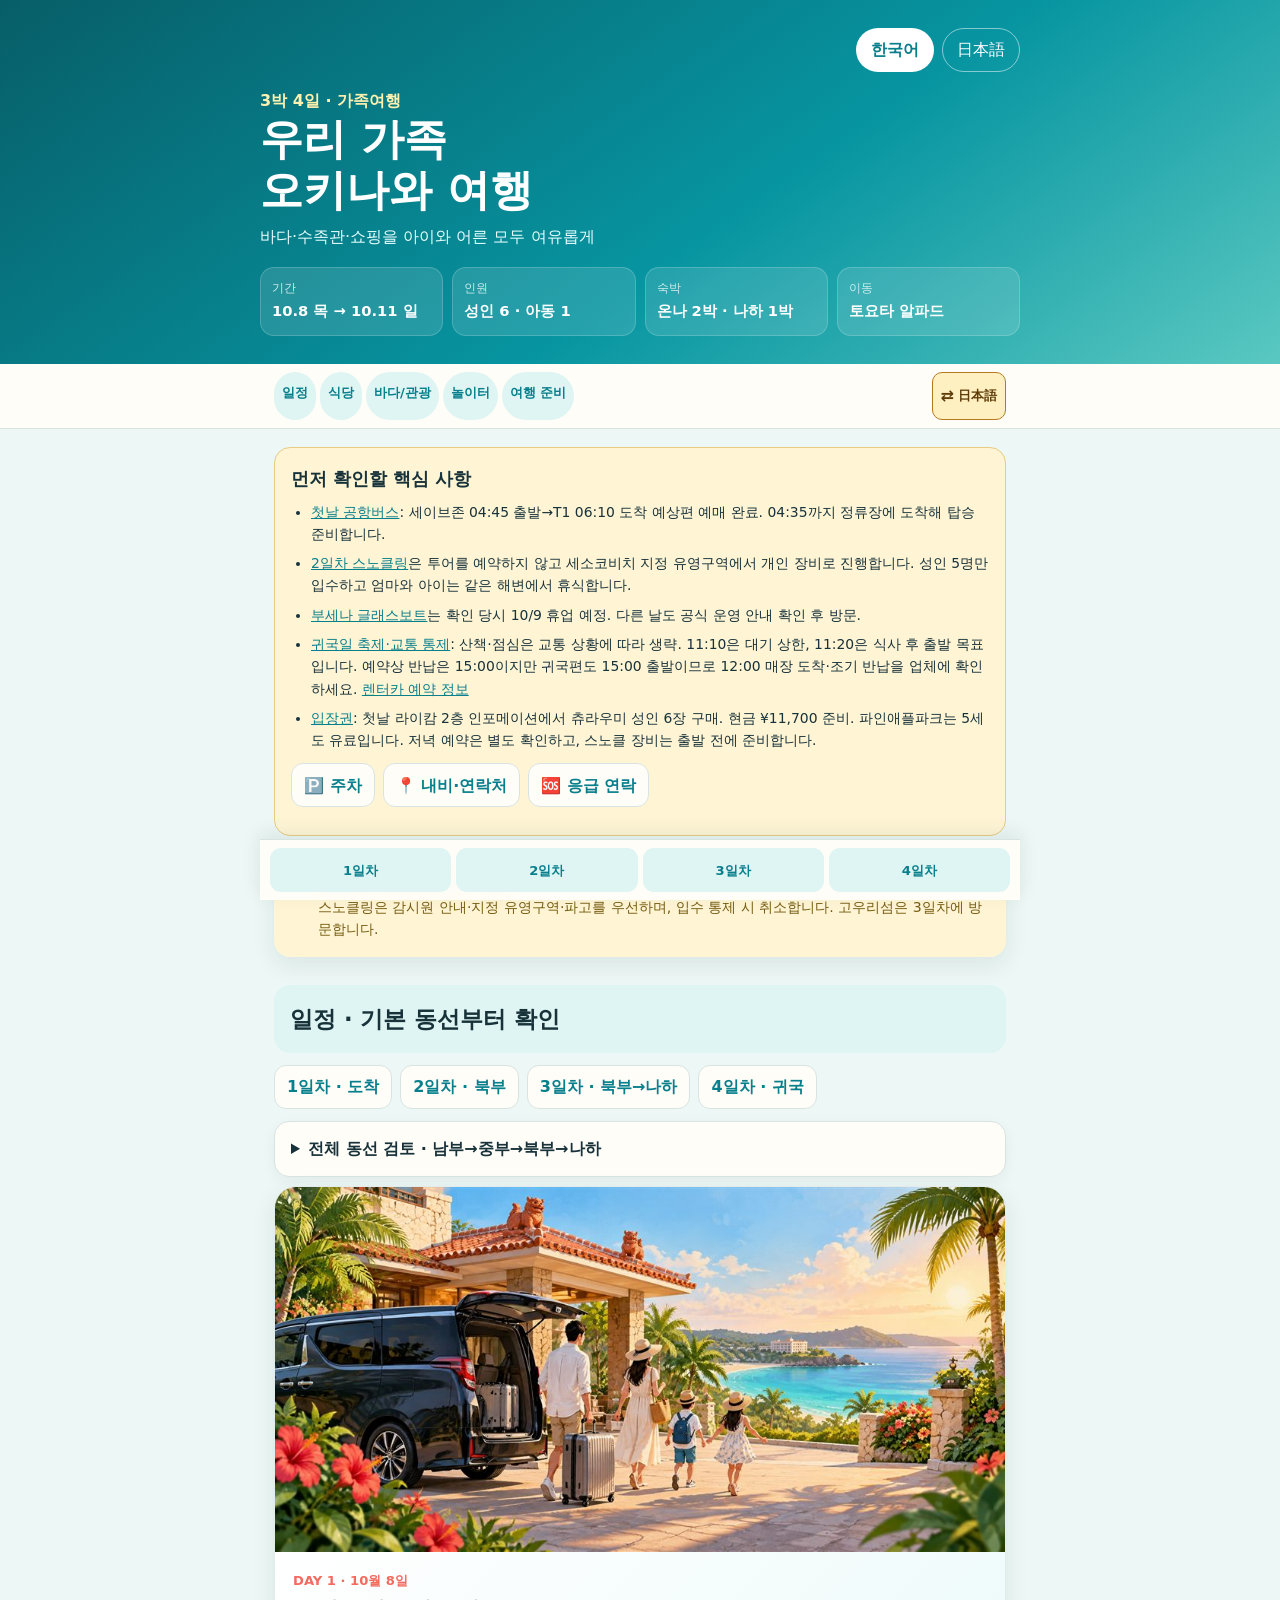
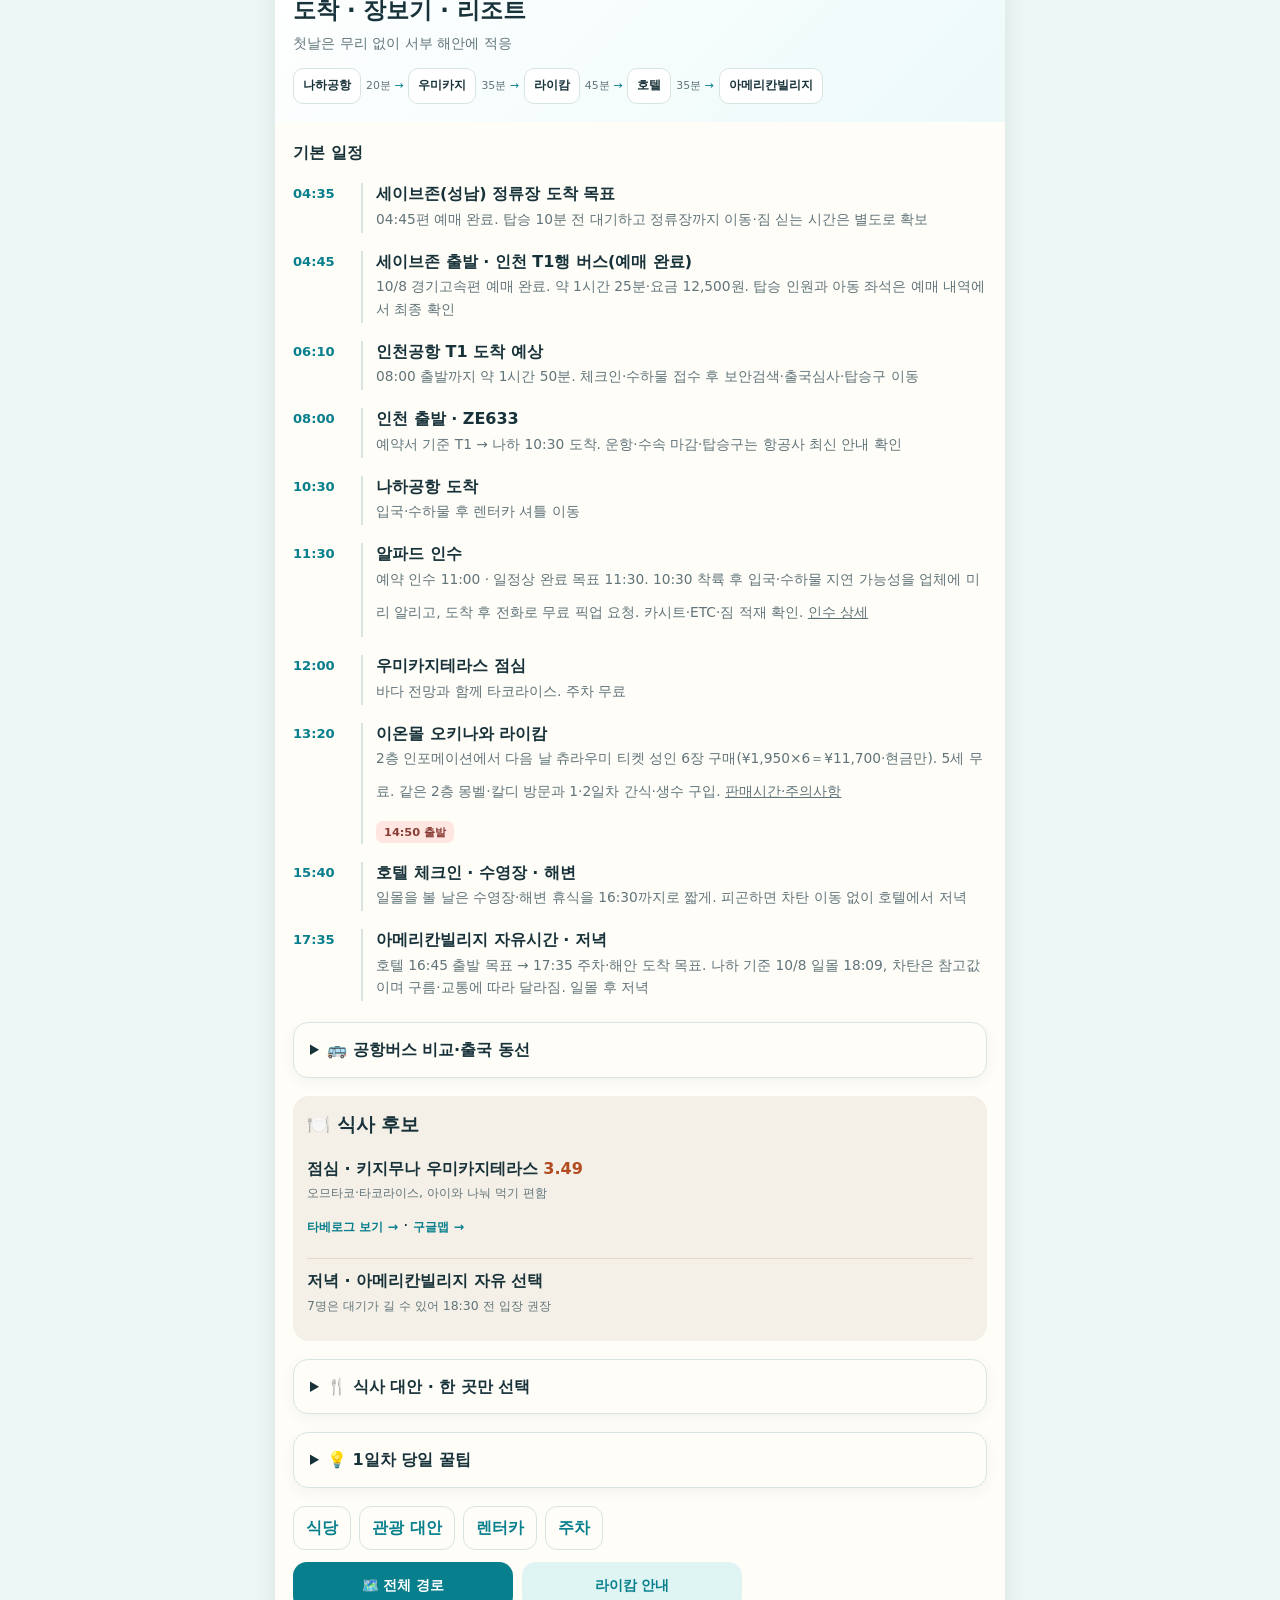
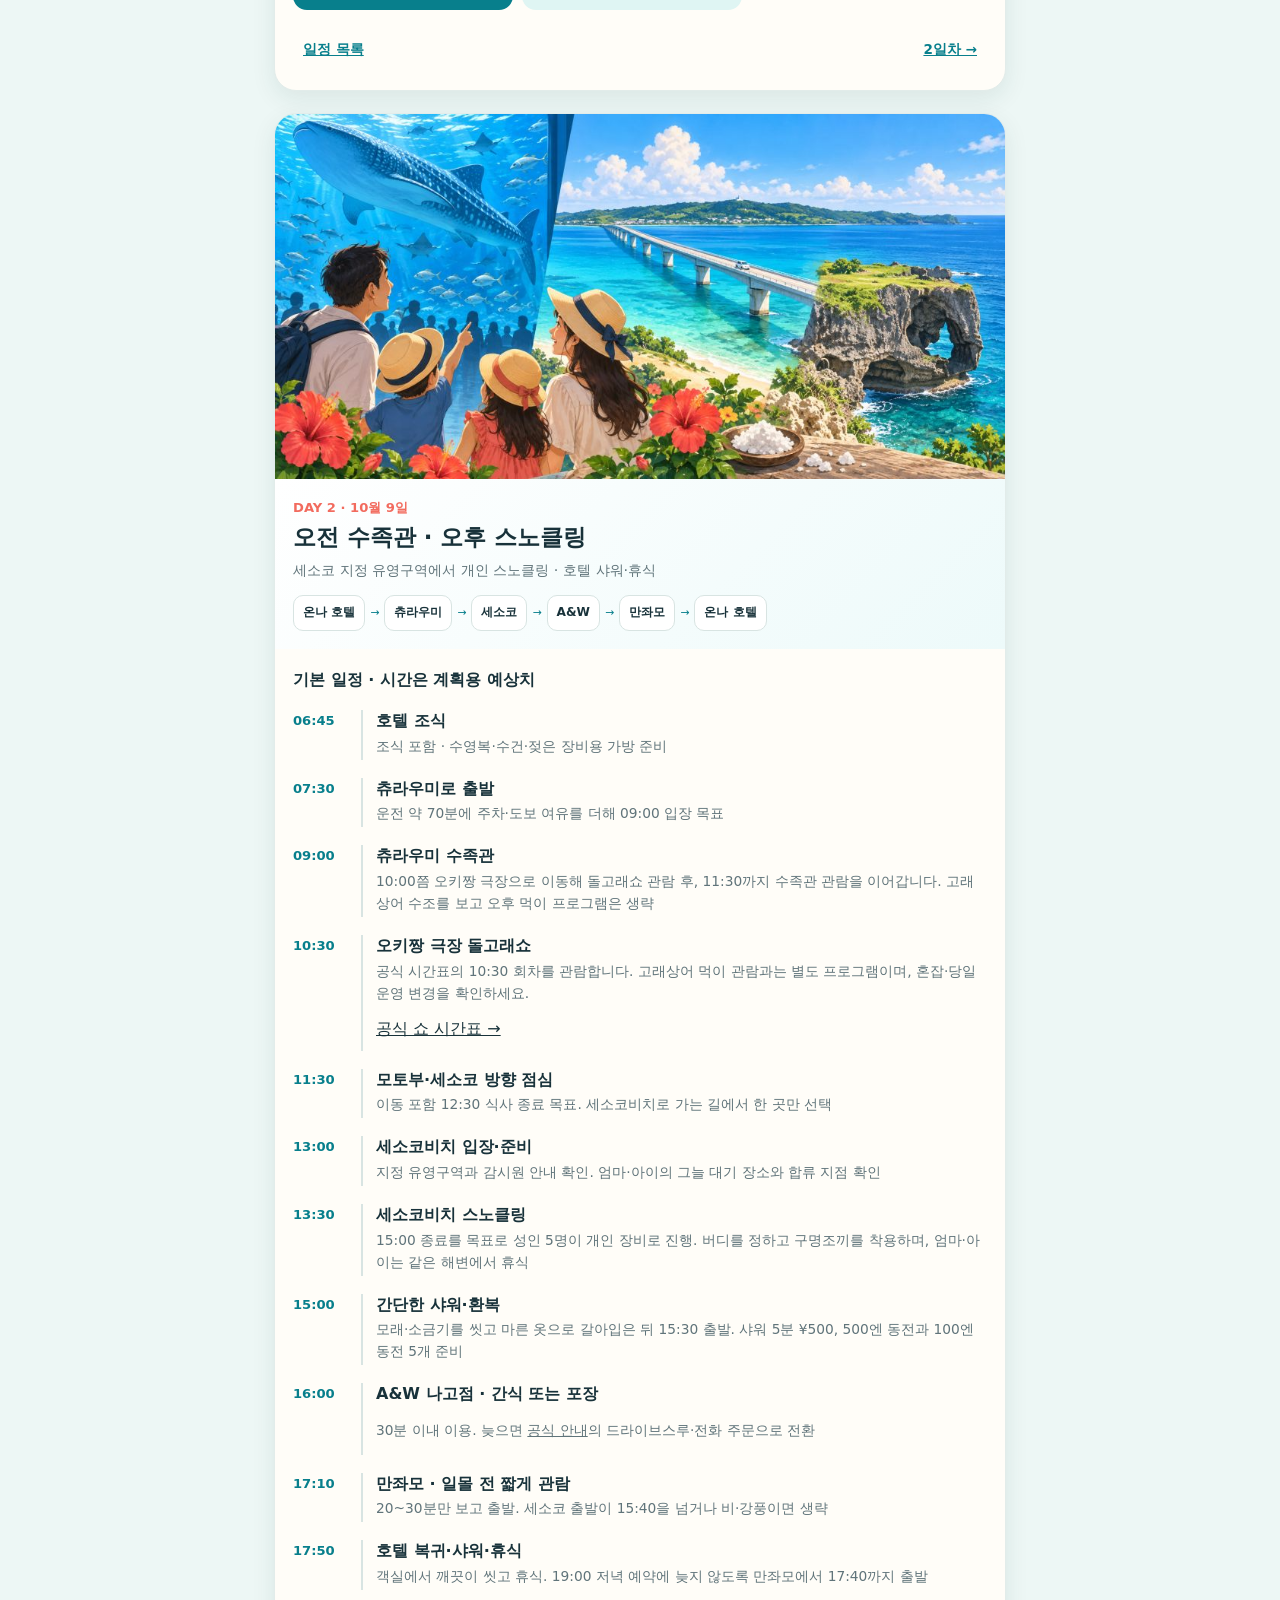
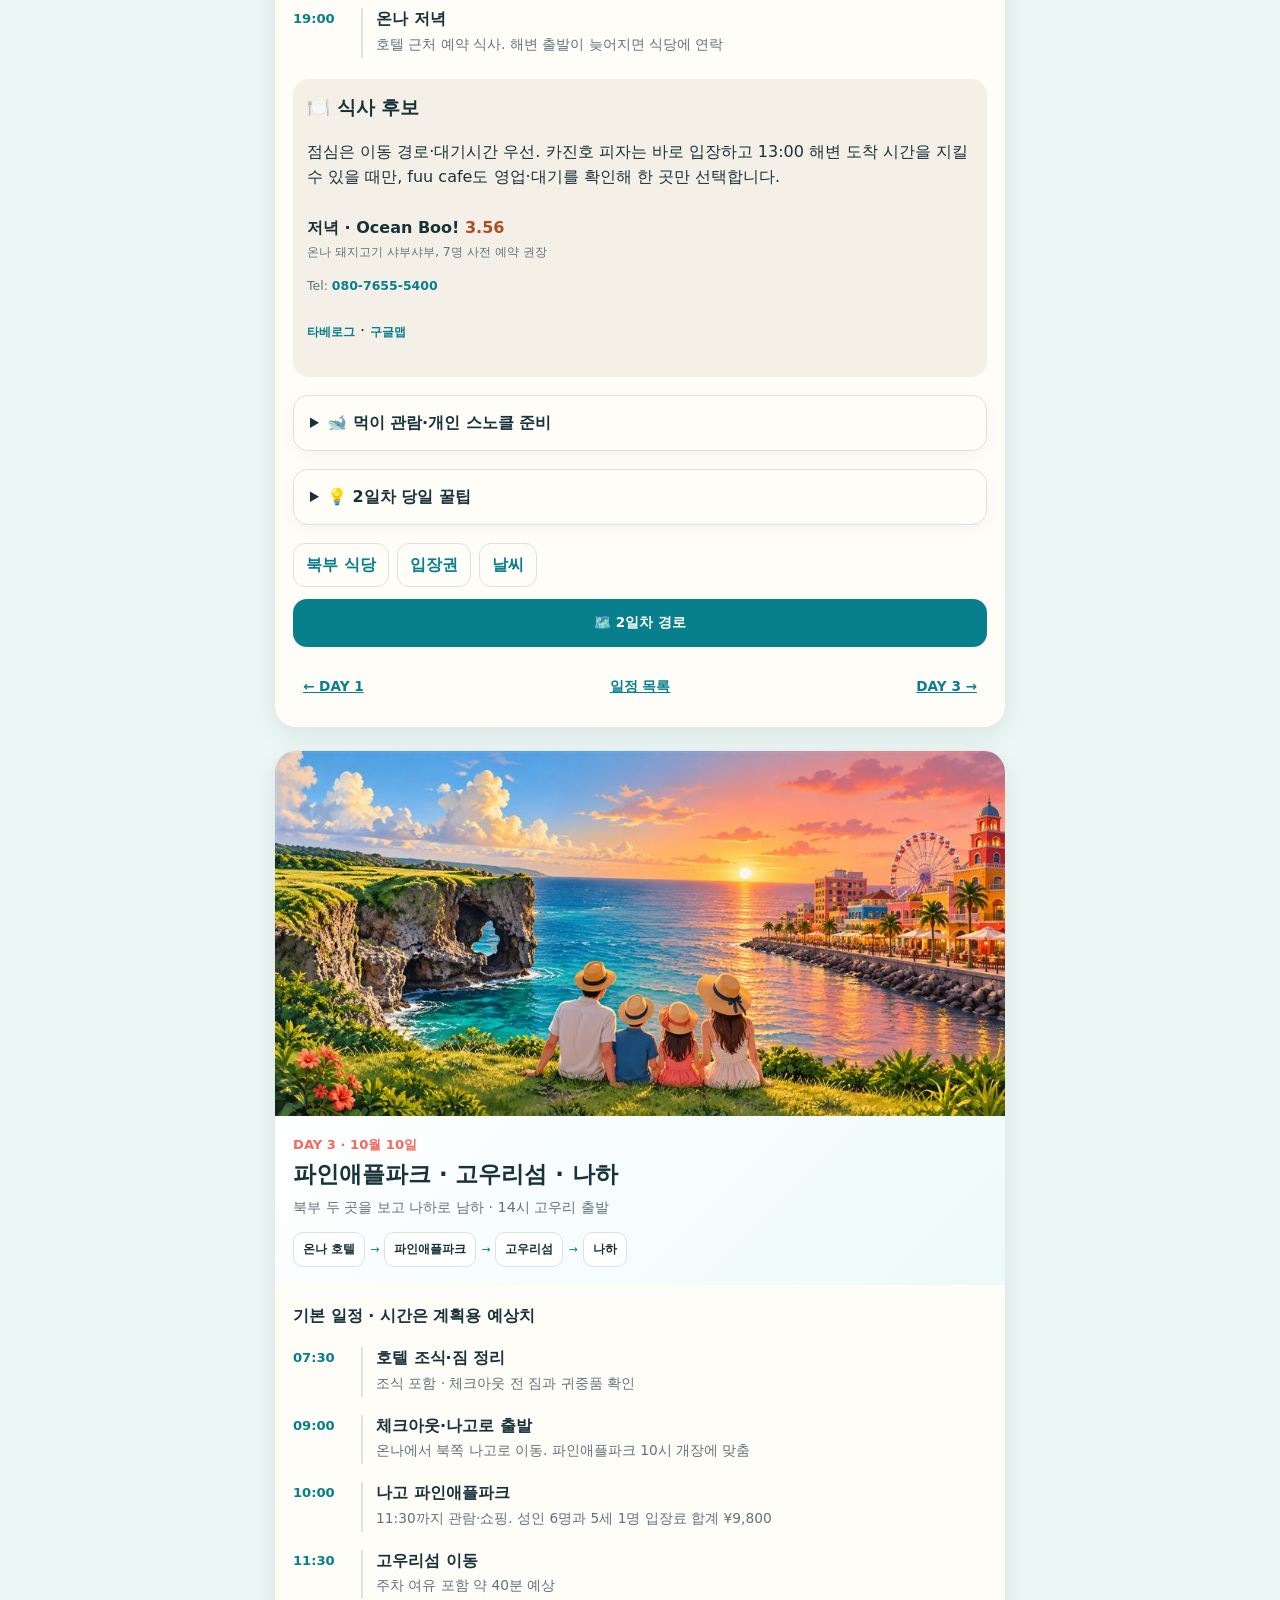
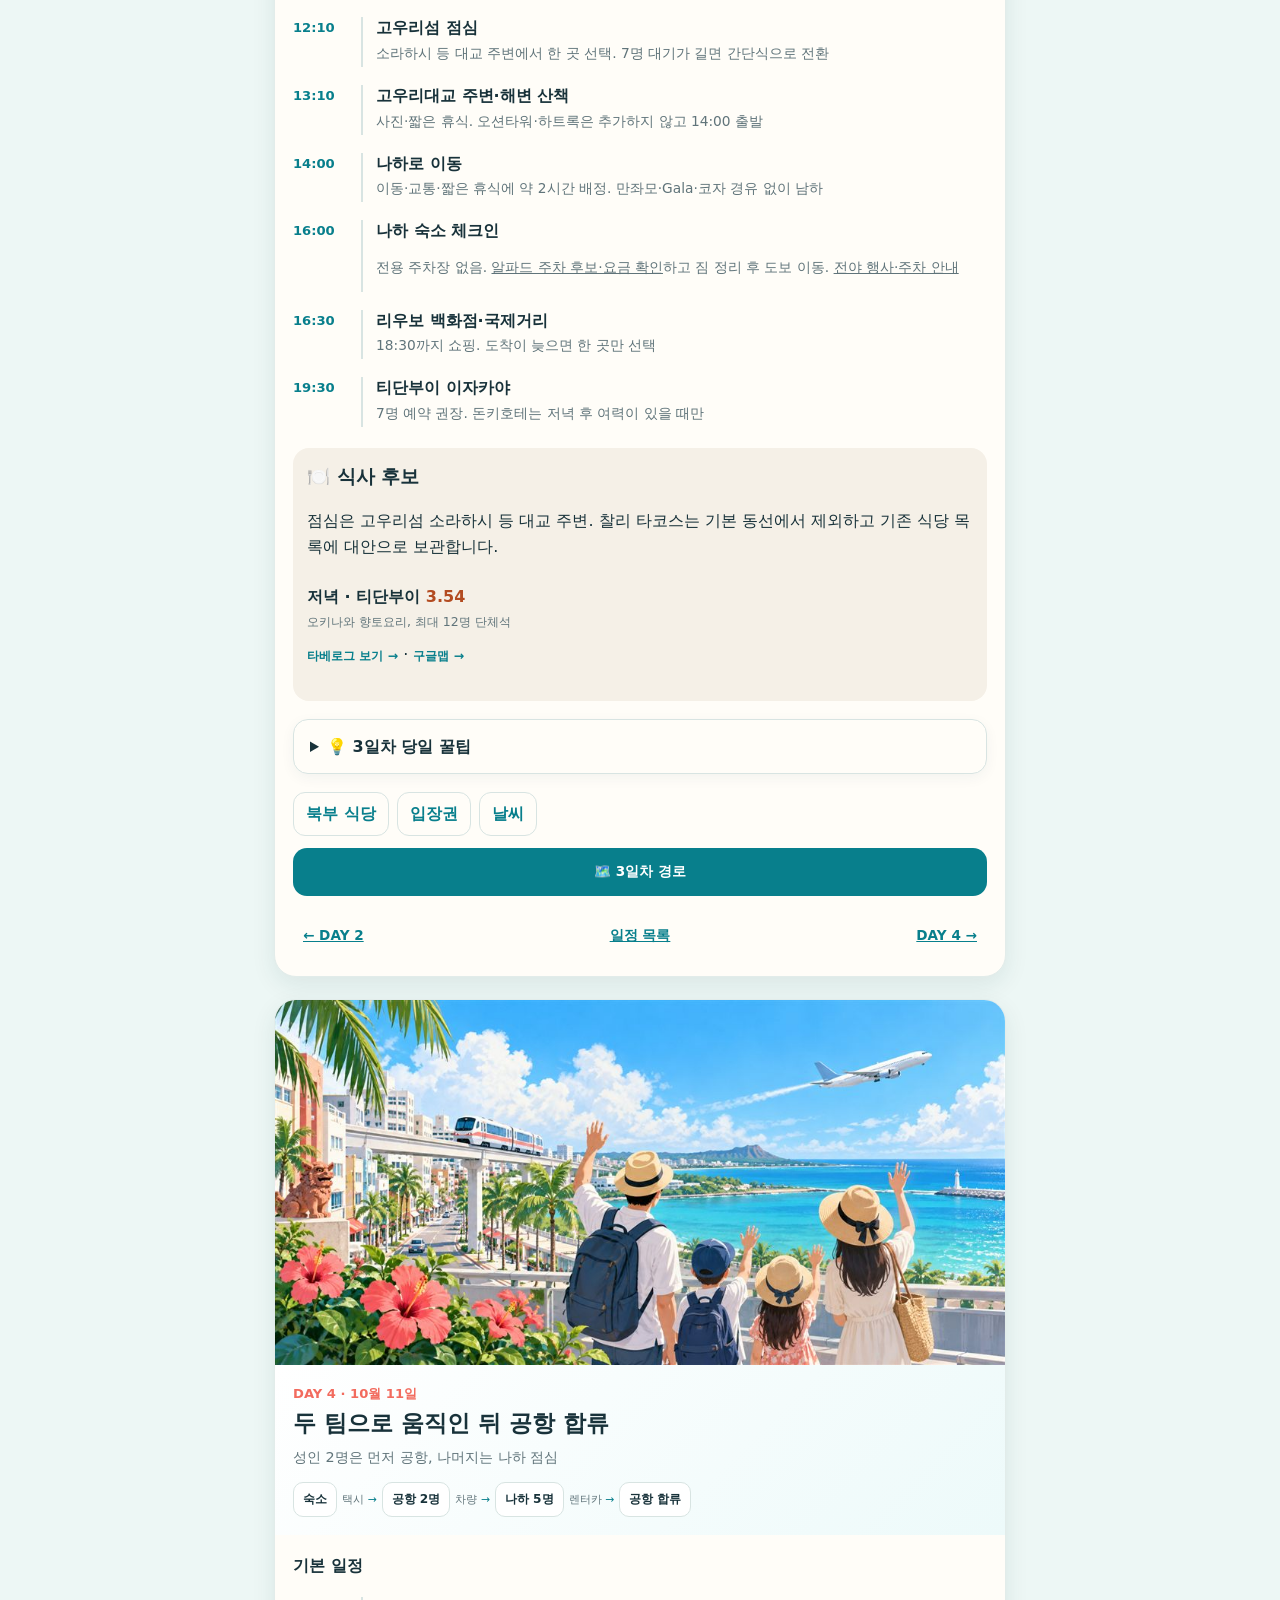
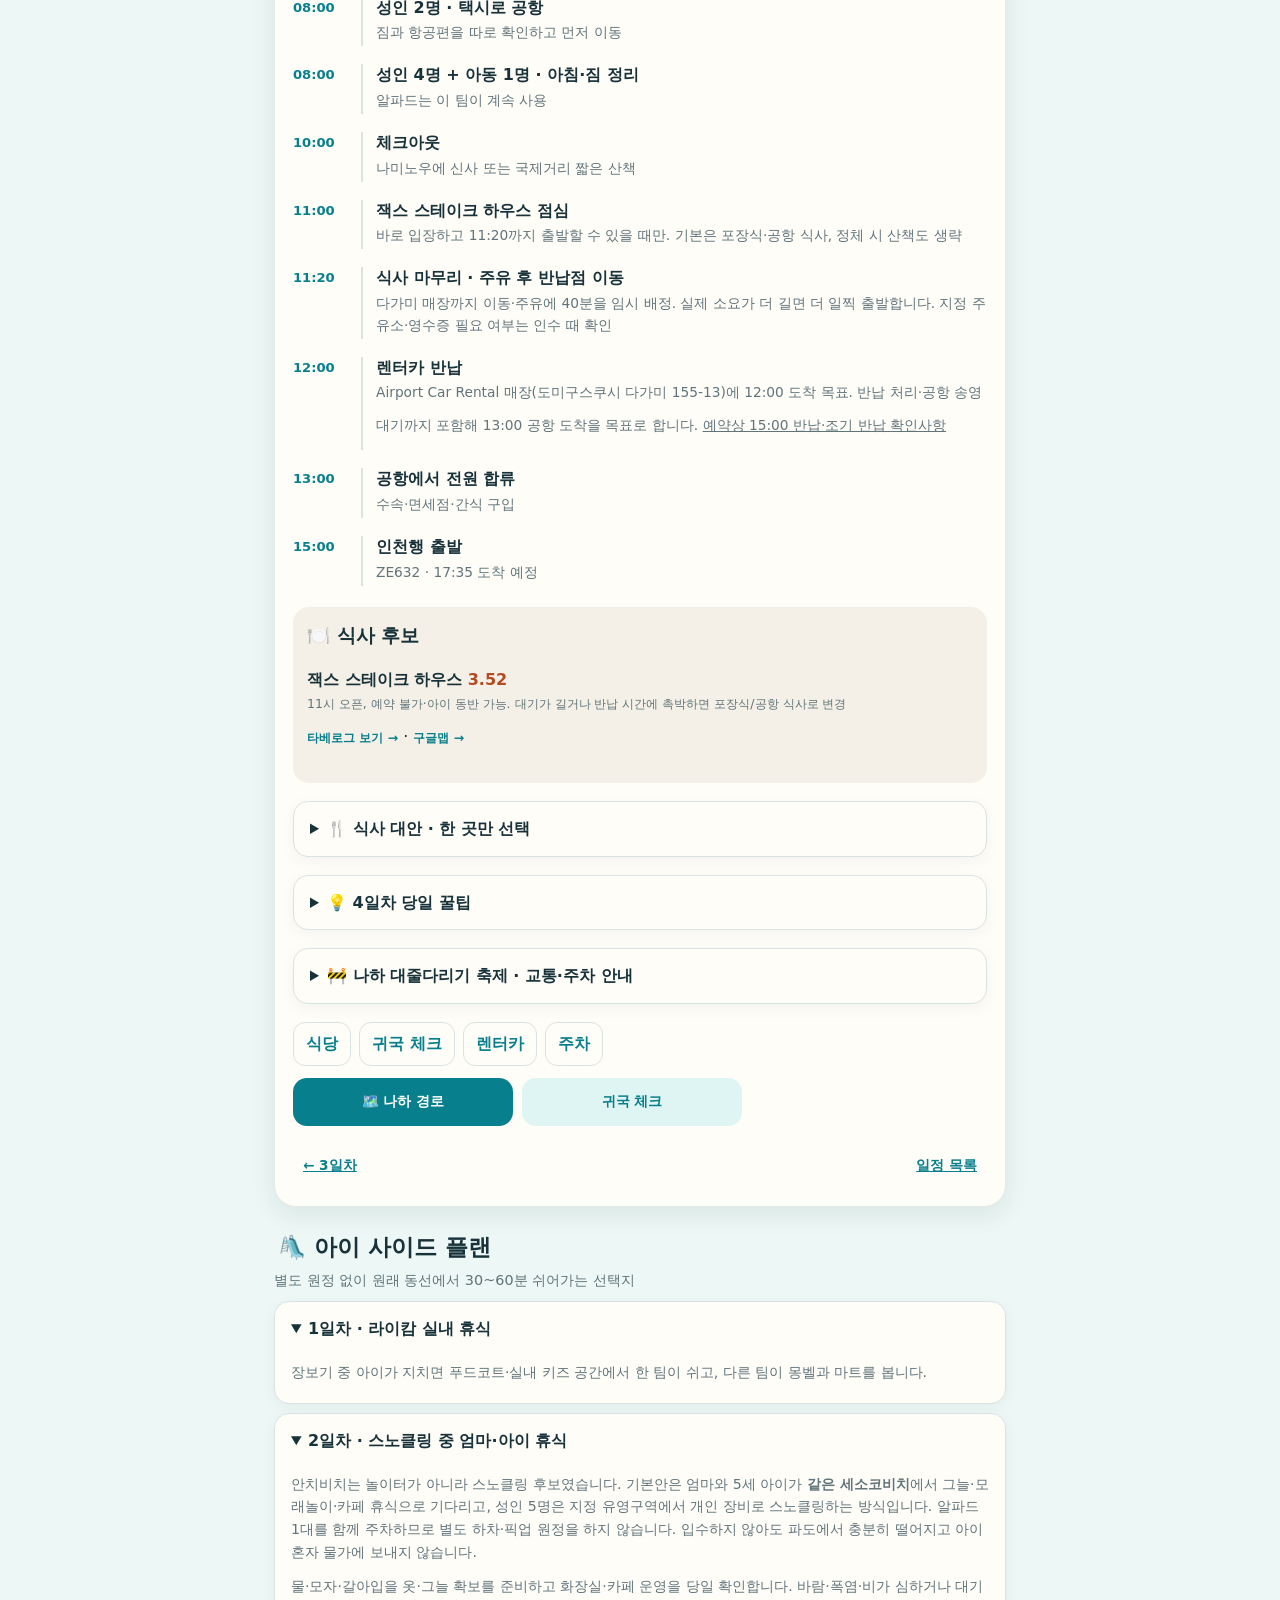
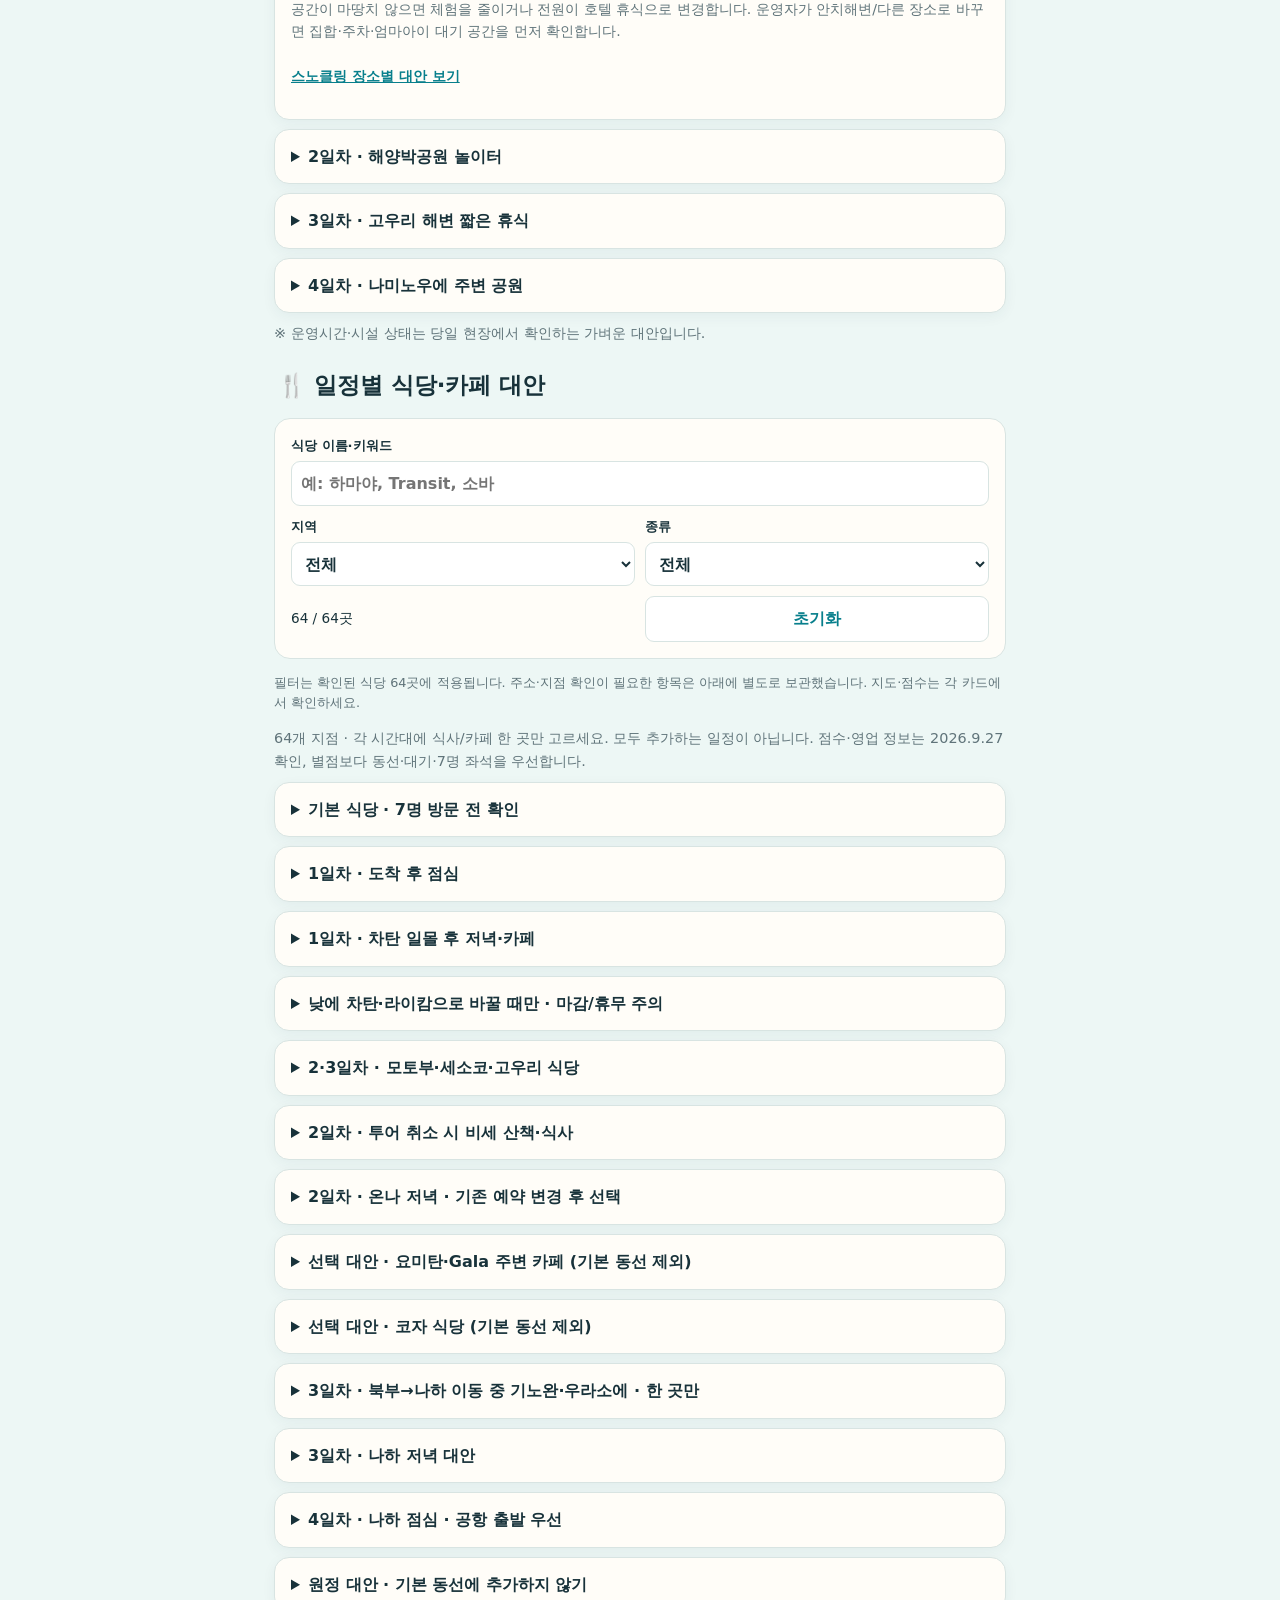
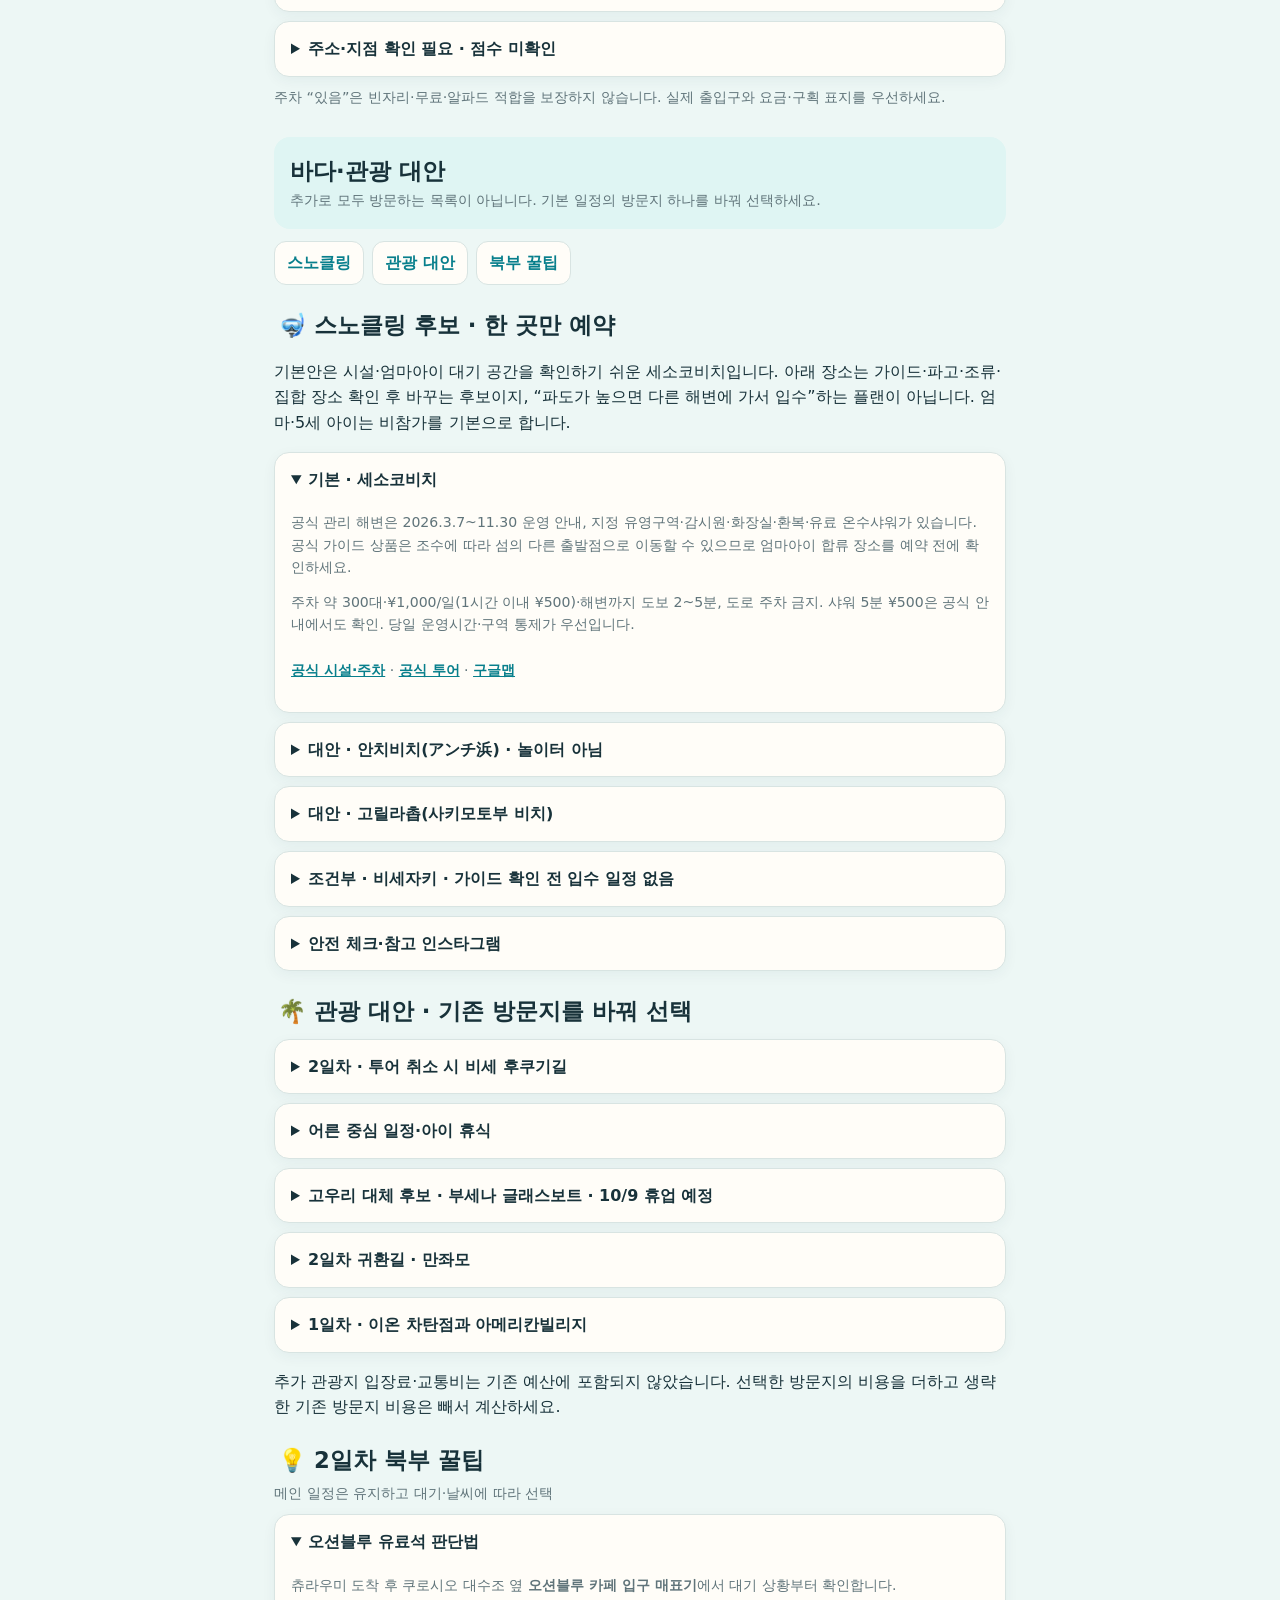
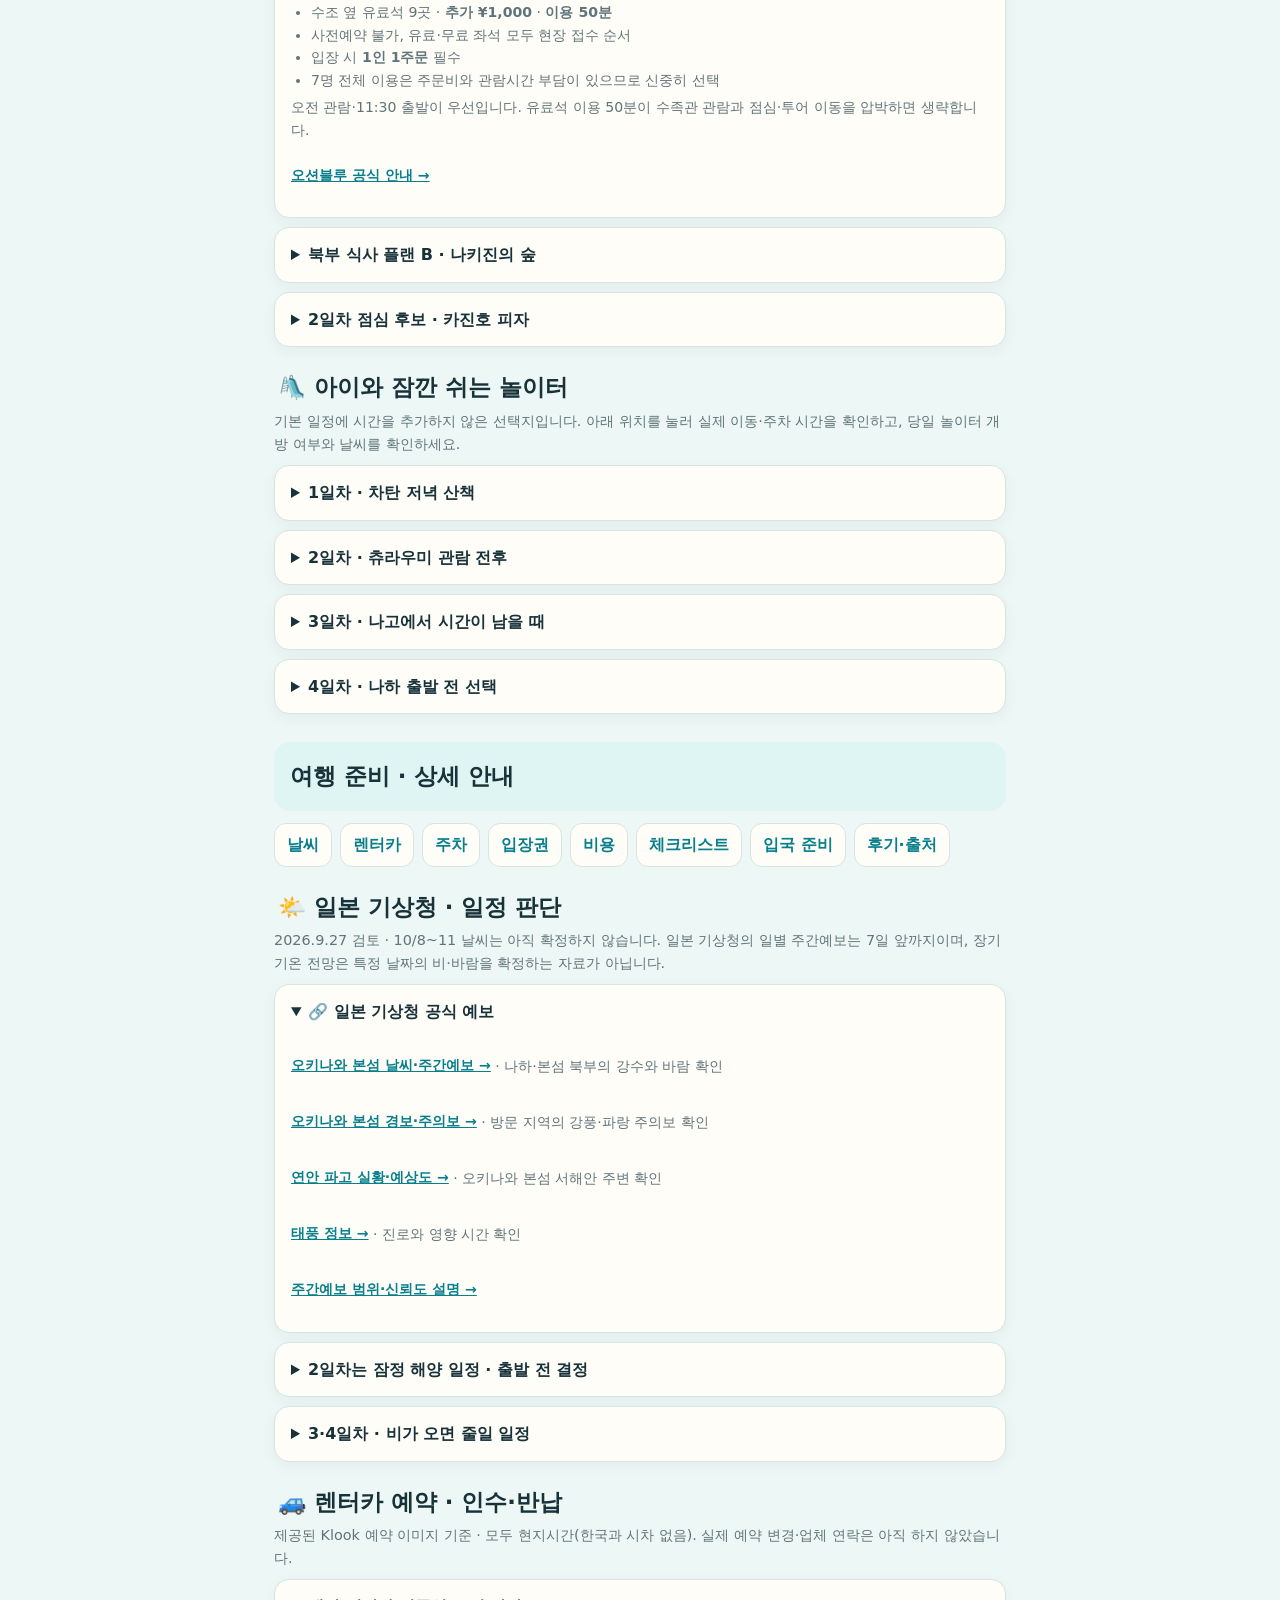
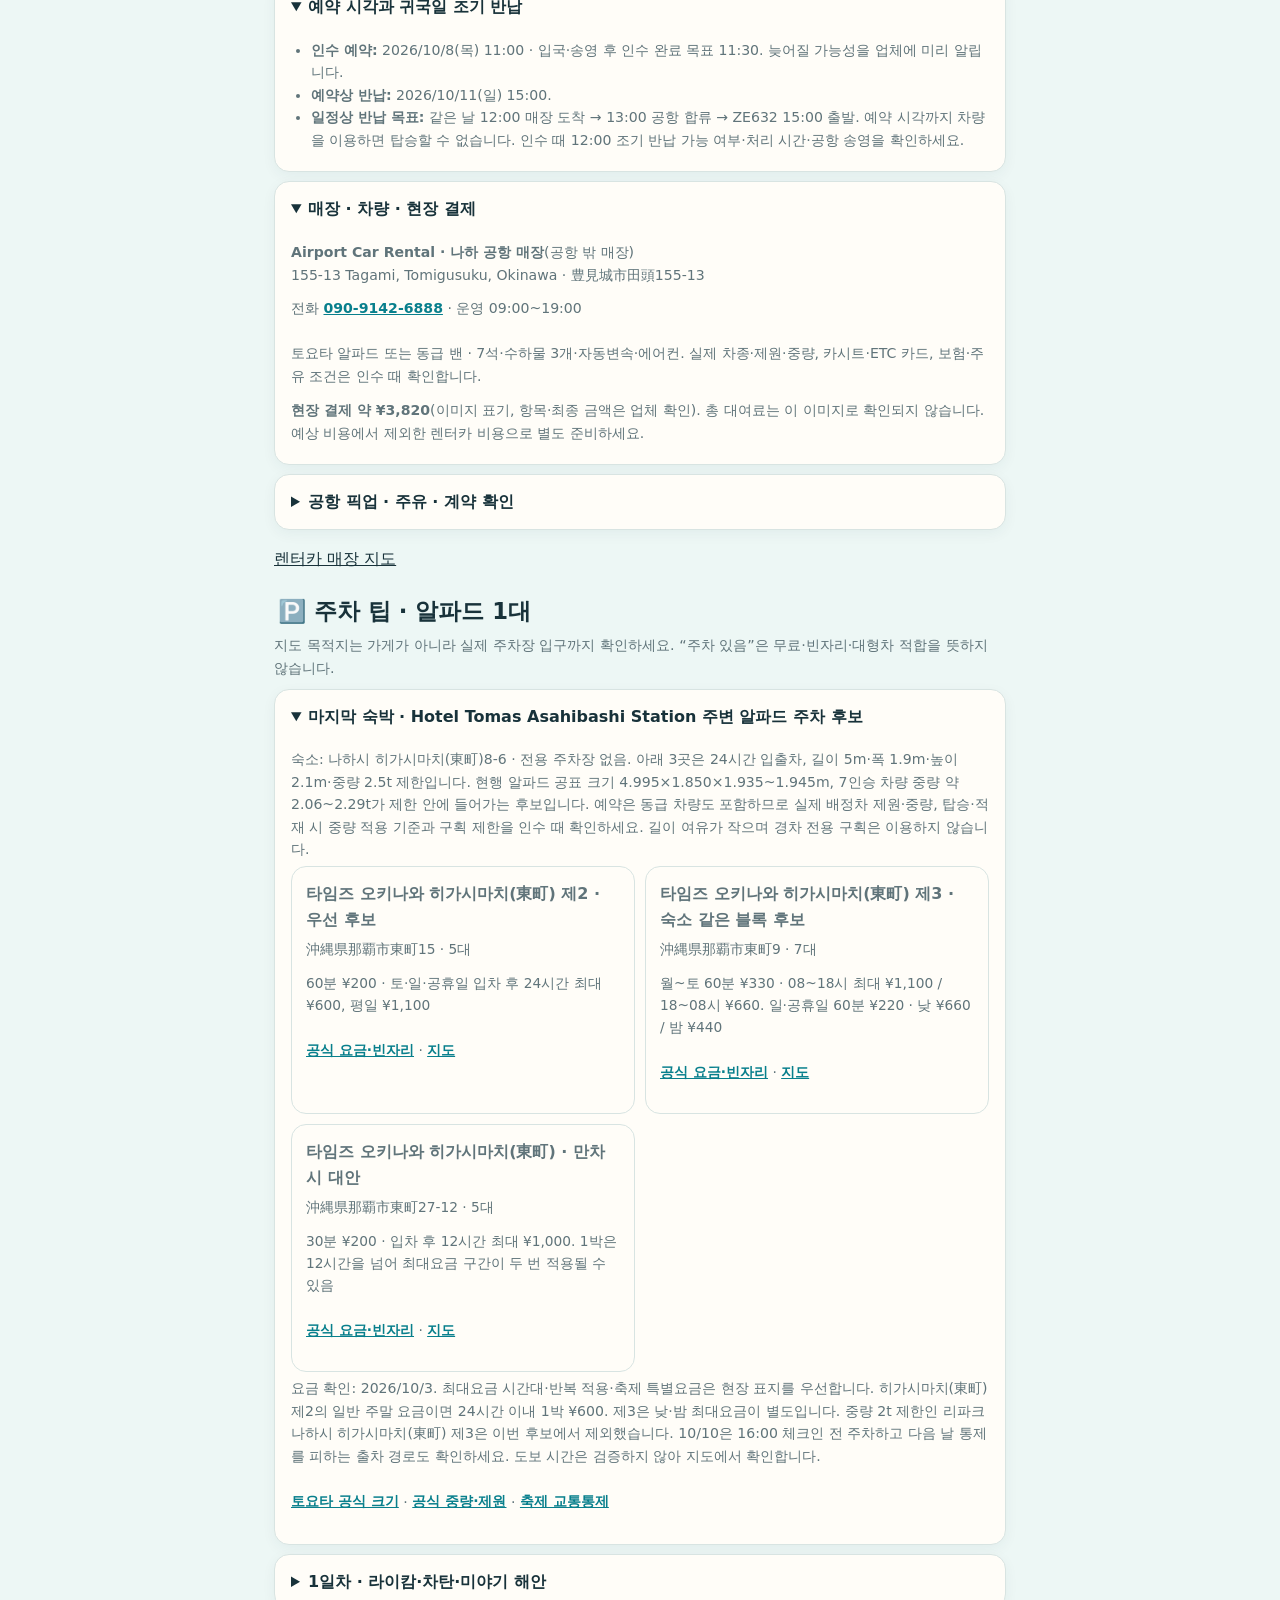
==== commit 9f77c7f5: "Update rental return plan, hotel parking, and Rycom ticket purchase" ====
--- a/index.html
+++ b/index.html
@@ -3,11 +3,11 @@
 <title>우리 가족 오키나와 여행</title>
 <link rel="stylesheet" href="assets/trip.css"><link rel="alternate" hreflang="ko" href="./index.html"><link rel="alternate" hreflang="ja" href="./ja.html"></head><body>
 <header class="hero"><div><nav class="language-switch" aria-label="언어 선택"><a href="./index.html" lang="ko" hreflang="ko" aria-current="page">한국어</a><a href="./ja.html" lang="ja" hreflang="ja">日本語</a></nav><p class="eyebrow">3박 4일 · 가족여행</p><h1>우리 가족<br>오키나와 여행</h1><p class="hero-copy">바다·수족관·쇼핑을 아이와 어른 모두 여유롭게</p><div class="facts"><div class="fact"><span>기간</span><strong>10.8 목 → 10.11 일</strong></div><div class="fact"><span>인원</span><strong>성인 6 · 아동 1</strong></div><div class="fact"><span>숙박</span><strong>온나 2박 · 나하 1박</strong></div><div class="fact"><span>이동</span><strong>토요타 알파드</strong></div></div></div></header>
-<nav class="day-nav" aria-label="주 메뉴"><a href="#itinerary">일정</a><a href="#food-options">식당</a><a href="#sea-options">바다/관광</a><a href="#playgrounds">놀이터</a><a href="#travel-prep">여행 준비</a><a class="nav-language" href="./ja.html" lang="ja" hreflang="ja" aria-label="일본어로 전환">日本語</a></nav><main><section class="key-checks" id="key-checks"><h2>먼저 확인할 핵심 사항</h2><ul><li><a href="#day1">첫날 공항버스</a>: 세이브존 04:45 출발→T1 06:10 도착 예상편 예매 완료. 04:35까지 정류장에 도착해 탑승 준비합니다.</li><li><a href="#day2">2일차 스노클링</a>은 투어를 예약하지 않고 세소코비치 지정 유영구역에서 개인 장비로 진행합니다. 성인 5명만 입수하고 엄마와 아이는 같은 해변에서 휴식합니다.</li><li><a href="#nearby-options">부세나 글래스보트</a>는 확인 당시 10/9 휴업 예정. 다른 날도 공식 운영 안내 확인 후 방문.</li><li><a href="#festival">귀국일 축제·교통 통제</a>: 산책·점심은 교통 상황에 따라 생략. 11:20은 대기 상한일 뿐이며 반납점·주유소 확인 후 더 일찍 출발할 수 있습니다. 12:10 반납은 계획 시각입니다.</li><li><a href="#ticket-tips">입장권</a>은 성인 6명과 파인애플파크 아동 1명 최종 결제액·취소 조건 비교. 저녁 예약은 별도 확인하고, 스노클 장비는 출발 전에 준비합니다.</li></ul><nav class="jump-links" aria-label="현장에서 바로 찾기"><a href="#parking-tips">🅿️ 주차</a><a href="#navigation-contacts">📍 내비·연락처</a><a href="#emergency-contacts">🆘 응급 연락</a></nav></section><aside class="notice"><span>🌦️</span><div><b>날씨와 아이 컨디션이 우선</b><p>스노클링은 감시원 안내·지정 유영구역·파고를 우선하며, 입수 통제 시 취소합니다. 고우리섬은 3일차에 방문합니다.</p></div></aside><div class="section-intro" id="itinerary"><h2>일정 · 기본 동선부터 확인</h2></div><nav class="jump-links" aria-label="관련 상세 안내"><a href="#day1">1일차 · 도착</a><a href="#day2">2일차 · 북부</a><a href="#day3">3일차 · 북부→나하</a><a href="#day4">4일차 · 귀국</a></nav><details><summary>전체 동선 검토 · 남부→중부→북부→나하</summary><div class="detail"><p>공항·우미카지(남부) → 라이캄·차탄(중부) → 온나 숙박과 북부 관광 → 나하 순서입니다. 온나도 지역 구분상 북부입니다.</p><p>1일차에는 호텔에서 차탄을 왕복하고, 2일차에는 츄라우미·세소코에서 온나로 돌아옵니다. 3일차에 나고·고우리로 다시 북상합니다.</p><p>온나 2박과 물놀이 후 객실 샤워·휴식을 우선한 동선입니다. 3일차 고우리 이후에는 만좌모·Gala·코자에 들르지 않고 나하로 갑니다. 이동시간은 교통·주차에 따라 달라집니다.</p></div></details><section class="day" id="day1"><img class="day-image" src="assets/day-1.jpg" alt="오키나와 리조트에 도착하는 가족 여행 그림" width="960" height="480" loading="lazy"><div class="day-head"><p class="day-kicker">DAY 1 · 10월 8일</p><h2>도착 · 장보기 · 리조트</h2><p class="day-summary">첫날은 무리 없이 서부 해안에 적응</p><div class="route"><span class="place">나하공항</span><span class="drive">20분</span><span class="place">우미카지</span><span class="drive">35분</span><span class="place">라이캄</span><span class="drive">45분</span><span class="place">호텔</span><span class="drive">35분</span><span class="place">아메리칸빌리지</span></div></div><h3 class="timeline-heading">기본 일정</h3><ol class="timeline"><li class="slot"><time class="time">04:35</time><div class="event"><strong>세이브존(성남) 정류장 도착 목표</strong><p>04:45편 예매 완료. 탑승 10분 전 대기하고 정류장까지 이동·짐 싣는 시간은 별도로 확보</p></div></li><li class="slot"><time class="time">04:45</time><div class="event"><strong>세이브존 출발 · 인천 T1행 버스(예매 완료)</strong><p>10/8 경기고속편 예매 완료. 약 1시간 25분·요금 12,500원. 탑승 인원과 아동 좌석은 예매 내역에서 최종 확인</p></div></li><li class="slot"><time class="time">06:10</time><div class="event"><strong>인천공항 T1 도착 예상</strong><p>08:00 출발까지 약 1시간 50분. 체크인·수하물 접수 후 보안검색·출국심사·탑승구 이동</p></div></li><li class="slot"><time class="time">08:00</time><div class="event"><strong>인천 출발 · ZE633</strong><p>예약서 기준 T1 → 나하 10:30 도착. 운항·수속 마감·탑승구는 항공사 최신 안내 확인</p></div></li>
-<li class="slot"><time class="time">10:30</time><div class="event"><strong>나하공항 도착</strong><p>입국·수하물 후 렌터카 셔틀 이동</p></div></li><li class="slot"><time class="time">11:30</time><div class="event"><strong>알파드 인수</strong><p>카시트, ETC 카드와 짐 적재 확인</p></div></li><li class="slot"><time class="time">12:00</time><div class="event"><strong>우미카지테라스 점심</strong><p>바다 전망과 함께 타코라이스. 주차 무료</p></div></li><li class="slot"><time class="time">13:20</time><div class="event"><strong>이온몰 오키나와 라이캄</strong><p>몽벨·칼디 2층 방문, 1·2일차 간식과 생수 구입</p><span class="tag">14:50 출발</span></div></li><li class="slot"><time class="time">15:40</time><div class="event"><strong>호텔 체크인 · 수영장 · 해변</strong><p>일몰을 볼 날은 수영장·해변 휴식을 16:30까지로 짧게. 피곤하면 차탄 이동 없이 호텔에서 저녁</p></div></li><li class="slot"><time class="time">17:35</time><div class="event"><strong>아메리칸빌리지 자유시간 · 저녁</strong><p>호텔 16:45 출발 목표 → 17:35 주차·해안 도착 목표. 나하 기준 10/8 일몰 18:09, 차탄은 참고값이며 구름·교통에 따라 달라짐. 일몰 후 저녁</p></div></li></ol>
-<details><summary>🚌 공항버스 비교·출국 동선</summary><div class="detail"><p><b>예매 완료: 세이브존 04:45 출발 → T1 06:10 도착 예상</b>(요금 12,500원). 세이브존 정류장까지 이동은 별도입니다.</p><p>더 이른 세이브존 04:25편은 05:50 도착 예상, 표시 요금 12,500원입니다. 포레스티아 서문 05:10편은 06:40 도착 예상, 11,900원입니다.</p><p>04:45편 예매 완료. 출발 전 예매 내역의 탑승 인원·승차 위치를 다시 확인하고 항공사 체크인 마감 시각도 확인하세요. 국내 버스비는 엔화 여행 예산에서 제외합니다.</p></div></details><div class="food"><h3>🍽️ 식사 후보</h3><div class="pick"><strong>점심 · 키지무나 우미카지테라스 <span class="score">3.49</span></strong><p>오므타코·타코라이스, 아이와 나눠 먹기 편함</p><a href="https://tabelog.com/okinawa/A4701/A470103/47016227/" target="_blank" rel="noopener">타베로그 보기 →</a> · <a href="https://www.google.com/maps/search/?api=1&amp;query=%E3%81%8D%E3%81%98%E3%82%80%E3%81%AA%E3%81%81%20%E3%82%A6%E3%83%9F%E3%82%AB%E3%82%B8%E3%83%86%E3%83%A9%E3%82%B9%E5%BA%97%20%E6%B2%96%E7%B8%84%E7%9C%8C%20%E8%B1%8A%E8%A6%8B%E5%9F%8E%E5%B8%82%E7%80%AC%E9%95%B7174-6%20%E3%82%A6%E3%83%9F%E3%82%AB%E3%82%B8%E3%83%86%E3%83%A9%E3%82%B9" target="_blank" rel="noopener">구글맵 →</a></div><div class="pick"><strong>저녁 · 아메리칸빌리지 자유 선택</strong><p>7명은 대기가 길 수 있어 18:30 전 입장 권장</p></div></div><details><summary>🍴 식사 대안 · 한 곳만 선택</summary><div class="detail"><p>일몰 후 저녁은 HAN’S·돈카츠타로·KISEKI·MEXICO 중 한 곳, 커피는 지바고 로스터리 또는 샌프란시스코 중 한 곳만. Transit은 미야기 해안으로 장소를 바꿀 때 선택합니다. 하마야·King Side는 낮 영업이라 현재 일몰 후 일정에 넣지 않습니다.</p><p><a href="#food-d1evening">점수·구글맵·주차 상세 보기 →</a></p></div></details><details><summary>💡 1일차 당일 꿀팁</summary><div class="detail"><ul><li>우미카지테라스는 섬 내 무료주차장을 이용하고 식당별 영업시간은 입장 전에 확인합니다.</li><li>라이캄 주차는 무료이며 <b>몽벨은 2층</b>입니다. 칼디도 2층이며, 마트는 몰 안내에서 층을 확인한 뒤 팀을 나누면 빠릅니다.</li><li>리잔 도착 시 로비에서 짐과 가족을 먼저 내리고 주차하며, 발급받은 주차권은 연박 동안 보관합니다.</li><li>아메리칸빌리지는 <b>차탄초 공영주차장</b>(미하마 공공주차장 무료)을 후보로, 만차면 피셔리나 공공주차장(2시간 무료·하루 최대 ¥400 안내)을 확인합니다. 각 구획 표지를 우선하고 쇼핑몰 주차로 외부 관광만 하지 않습니다。</li><li>일몰을 보려면 호텔 16:45 출발·해안 17:35 도착을 목표로 주차 여유를 둡니다. 10/8 일몰 18:09는 나하 기준 참고값이며 차탄·날씨에 따라 차이가 있습니다. <a href="https://eco.mtk.nao.ac.jp/koyomi/dni/2026/s4810.html" target="_blank" rel="noopener">국립천문대 일몰표</a></li><li><a href="https://map.kaldi.co.jp/kaldi/detailMap?%3Baccmd=0&amp;account=kaldi&amp;adr=47&amp;bid=379&amp;pgret=2" target="_blank" rel="noopener">칼디 라이캄점 공식 안내 · 2층</a></li></ul><p><a href="https://blog.naver.com/barond1231/224398605699" target="_blank" rel="noopener">개인 후기 · 우미카지 2026.9.2 →</a> · <a href="https://blog.naver.com/alstjsdl0831/224384374365" target="_blank" rel="noopener">라이캄 2026.8.20 →</a> · <a href="https://blog.naver.com/joyandjenny/224422004364" target="_blank" rel="noopener">주차 2026.9.24 →</a></p></div></details><nav class="jump-links day-links" aria-label="관련 상세 안내"><a href="#food-d1evening">식당</a><a href="#nearby-options">관광 대안</a><a href="#parking-tips">주차</a></nav><div class="actions"><a class="action" href="https://www.google.com/maps/dir/?api=1&origin=Naha+Airport&destination=Rizzan+Sea-Park+Hotel+Tancha+Bay&waypoints=Umikaji+Terrace%7CAEON+MALL+Okinawa+Rycom%7CRizzan+Sea-Park+Hotel+Tancha+Bay%7CAmerican+Village+Okinawa&travelmode=driving" target="_blank" rel="noopener">🗺️ 전체 경로</a><a class="action secondary" href="https://kr.aeonmall.global/mall/okinawarycom" target="_blank" rel="noopener">라이캄 안내</a></div><nav class="day-pager" aria-label="날짜 이동"><a href="#itinerary">일정 목록</a><a href="#day2">2일차 →</a></nav></section><section class="day" id="day2"><img class="day-image" src="assets/day-2-v2.jpg" alt="오키나와 바다와 수족관 여행 이미지" width="960" height="480" loading="lazy"><div class="day-head"><p class="day-kicker">DAY 2 · 10월 9일</p><h2>오전 수족관 · 오후 스노클링</h2><p class="day-summary">세소코 지정 유영구역에서 개인 스노클링 · 호텔 샤워·휴식</p><div class="route"><span class="place">온나 호텔</span><span class="drive"></span><span class="place">츄라우미</span><span class="drive"></span><span class="place">세소코</span><span class="drive"></span><span class="place">A&amp;W</span><span class="drive"></span><span class="place">만좌모</span><span class="drive"></span><span class="place">온나 호텔</span></div></div><h3 class="timeline-heading">기본 일정 · 시간은 계획용 예상치</h3><ol class="timeline"><li class="slot"><time class="time">06:45</time><div class="event"><strong>호텔 조식</strong><p>조식 포함 · 수영복·수건·젖은 장비용 가방 준비</p></div></li><li class="slot"><time class="time">07:30</time><div class="event"><strong>츄라우미로 출발</strong><p>운전 약 70분에 주차·도보 여유를 더해 09:00 입장 목표</p></div></li><li class="slot"><time class="time">09:00</time><div class="event"><strong>츄라우미 수족관</strong><p>10:00쯤 오키짱 극장으로 이동해 돌고래쇼 관람 후, 11:30까지 수족관 관람을 이어갑니다. 고래상어 수조를 보고 오후 먹이 프로그램은 생략</p></div></li><li class="slot"><time class="time">10:30</time><div class="event"><strong>오키짱 극장 돌고래쇼</strong><p>공식 시간표의 10:30 회차를 관람합니다. 고래상어 먹이 관람과는 별도 프로그램이며, 혼잡·당일 운영 변경을 확인하세요.</p><a href="https://oki-park.jp/kaiyohaku/inst/77/129" target="_blank" rel="noopener">공식 쇼 시간표 →</a></div></li><li class="slot"><time class="time">11:30</time><div class="event"><strong>모토부·세소코 방향 점심</strong><p>이동 포함 12:30 식사 종료 목표. 세소코비치로 가는 길에서 한 곳만 선택</p></div></li><li class="slot"><time class="time">13:00</time><div class="event"><strong>세소코비치 입장·준비</strong><p>지정 유영구역과 감시원 안내 확인. 엄마·아이의 그늘 대기 장소와 합류 지점 확인</p></div></li><li class="slot"><time class="time">13:30</time><div class="event"><strong>세소코비치 스노클링</strong><p>15:00 종료를 목표로 성인 5명이 개인 장비로 진행. 버디를 정하고 구명조끼를 착용하며, 엄마·아이는 같은 해변에서 휴식</p></div></li><li class="slot"><time class="time">15:00</time><div class="event"><strong>간단한 샤워·환복</strong><p>모래·소금기를 씻고 마른 옷으로 갈아입은 뒤 15:30 출발. 샤워 5분 ¥500, 500엔 동전과 100엔 동전 5개 준비</p></div></li><li class="slot"><time class="time">16:00</time><div class="event"><strong>A&amp;W 나고점 · 간식 또는 포장</strong><p>30분 이내 이용. 늦으면 <a href="https://www.awok.co.jp/shopsearch/nago/" target="_blank" rel="noopener">공식 안내</a>의 드라이브스루·전화 주문으로 전환</p></div></li><li class="slot"><time class="time">17:10</time><div class="event"><strong>만좌모 · 일몰 전 짧게 관람</strong><p>20~30분만 보고 출발. 세소코 출발이 15:40을 넘거나 비·강풍이면 생략</p></div></li><li class="slot"><time class="time">17:50</time><div class="event"><strong>호텔 복귀·샤워·휴식</strong><p>객실에서 깨끗이 씻고 휴식. 19:00 저녁 예약에 늦지 않도록 만좌모에서 17:40까지 출발</p></div></li><li class="slot"><time class="time">19:00</time><div class="event"><strong>온나 저녁</strong><p>호텔 근처 예약 식사. 해변 출발이 늦어지면 식당에 연락</p></div></li></ol><div class="food"><h3>🍽️ 식사 후보</h3><p>점심은 이동 경로·대기시간 우선. 카진호 피자는 바로 입장하고 13:00 해변 도착 시간을 지킬 수 있을 때만, fuu cafe도 영업·대기를 확인해 한 곳만 선택합니다.</p><div class="pick"><strong>저녁 · Ocean Boo! <span class="score">3.56</span></strong><p>온나 돼지고기 샤부샤부, 7명 사전 예약 권장</p><p>Tel: <a href="tel:+818076555400">080-7655-5400</a></p><a href="https://tabelog.com/okinawa/A4703/A470303/47026142/" target="_blank" rel="noopener">타베로그</a> · <a href="https://www.google.com/maps/search/?api=1&amp;query=%E3%81%82%E3%81%90%E3%83%BC%E8%B1%9A%E3%81%97%E3%82%83%E3%81%B6%E3%81%97%E3%82%83%E3%81%B6%E5%B0%82%E9%96%80%E5%BA%97%E3%82%AA%E3%83%BC%E3%82%B7%E3%83%A3%E3%83%B3Boo%EF%BC%81%20%E6%81%A9%E7%B4%8D%E6%9D%91%E5%BA%97%20%E6%B2%96%E7%B8%84%E7%9C%8C%20%E6%81%A9%E7%B4%8D%E6%9D%91%E5%89%8D%E5%85%BC%E4%B9%8580%202F" target="_blank" rel="noopener">구글맵</a></div></div><details><summary>🐋 먹이 관람·개인 스노클 준비</summary><div class="detail"><p><b>오전 관람:</b> 고래상어가 있는 대수조를 봅니다. 09:30 먹이 관람은 만타입니다.</p><p><b>오후 일정:</b> 대수조 먹이 시간은 15:00·17:00입니다. 세소코 체험과 겹쳐 기본 일정에서는 제외합니다.</p><p><b>해변 도착 후 확인:</b> 지정 유영구역·감시원 배치·입수 가능 여부를 확인하고, 엄마·아이의 대기·합류 장소를 정합니다. 먹이 일정은 당일 변경될 수 있습니다.</p><a href="https://churaumi.okinawa/program/aquarium/kuroshio/" target="_blank" rel="noopener">공식 먹이 시간</a> · <a href="https://www.sesokobeach.jp/activity/" target="_blank" rel="noopener">공식 투어</a></div></details><details><summary>💡 2일차 당일 꿀팁</summary><div class="detail"><p>츄라우미 P6·P7 주차·도보 여유를 확보하고 11:30 출발합니다. 점심 대기로 해변 도착이 늦지 않도록 포장식도 고려합니다. 파고가 높거나 시설 미운영 시 스노클링은 취소하고 수족관 관람을 늘리거나 호텔에서 쉽니다.</p><p>공식 안내·개인 후기: <a href="https://blog.naver.com/anne230/224419029221" target="_blank" rel="noopener">세소코 / 瀬底</a> · <a href="https://blog.naver.com/choihj0228/224406523657" target="_blank" rel="noopener">츄라우미 / 美ら海</a> · <a href="https://blog.naver.com/hcolory/224393429461" target="_blank" rel="noopener">입장 / 入場</a> · <a href="https://blog.naver.com/jjjjj5698/224370403322" target="_blank" rel="noopener">세소코 참고 / 瀬底参考</a></p></div></details><nav class="jump-links day-links"><a href="#food-d2north">북부 식당</a><a href="#ticket-tips">입장권</a><a href="#weather">날씨</a></nav><div class="actions"><a class="action" href="https://www.google.com/maps/dir/?api=1&amp;origin=%E3%83%AA%E3%82%B6%E3%83%B3%E3%82%B7%E3%83%BC%E3%83%91%E3%83%BC%E3%82%AF%E3%83%9B%E3%83%86%E3%83%AB%E8%B0%B7%E8%8C%B6%E3%83%99%E3%82%A4%20%E6%B2%96%E7%B8%84%E7%9C%8C%E5%9B%BD%E9%A0%AD%E9%83%A1%E6%81%A9%E7%B4%8D%E6%9D%91%E8%B0%B7%E8%8C%B61496&amp;destination=%E3%83%AA%E3%82%B6%E3%83%B3%E3%82%B7%E3%83%BC%E3%83%91%E3%83%BC%E3%82%AF%E3%83%9B%E3%83%86%E3%83%AB%E8%B0%B7%E8%8C%B6%E3%83%99%E3%82%A4%20%E6%B2%96%E7%B8%84%E7%9C%8C%E5%9B%BD%E9%A0%AD%E9%83%A1%E6%81%A9%E7%B4%8D%E6%9D%91%E8%B0%B7%E8%8C%B61496&amp;waypoints=%E6%B2%96%E7%B8%84%E7%BE%8E%E3%82%89%E6%B5%B7%E6%B0%B4%E6%97%8F%E9%A4%A8%20%E6%B2%96%E7%B8%84%E7%9C%8C%E5%9B%BD%E9%A0%AD%E9%83%A1%E6%9C%AC%E9%83%A8%E7%94%BA%E7%9F%B3%E5%B7%9D424%7C%E7%80%AC%E5%BA%95%E3%83%93%E3%83%BC%E3%83%81%20%E6%B2%96%E7%B8%84%E7%9C%8C%E5%9B%BD%E9%A0%AD%E9%83%A1%E6%9C%AC%E9%83%A8%E7%94%BA%E7%80%AC%E5%BA%955583-1%7CA%26W%E5%90%8D%E8%AD%B7%E5%BA%97%20%E6%B2%96%E7%B8%84%E7%9C%8C%E5%90%8D%E8%AD%B7%E5%B8%82%E6%9D%B1%E6%B1%9F5-16-12%7C%E4%B8%87%E5%BA%A7%E6%AF%9B%20%E6%B2%96%E7%B8%84%E7%9C%8C%E5%9B%BD%E9%A0%AD%E9%83%A1%E6%81%A9%E7%B4%8D%E6%9D%91%E6%81%A9%E7%B4%8D2767&amp;travelmode=driving" target="_blank" rel="noopener">🗺️ 2일차 경로</a></div><nav class="day-pager"><a href="#day1">← DAY 1</a><a href="#itinerary">일정 목록</a><a href="#day3">DAY 3 →</a></nav></section><section class="day" id="day3"><img class="day-image" src="assets/day-3.jpg" alt="오키나와 북부 해안에서 나하로 이동하는 가족 여행 이미지" width="960" height="480" loading="lazy"><div class="day-head"><p class="day-kicker">DAY 3 · 10월 10일</p><h2>파인애플파크 · 고우리섬 · 나하</h2><p class="day-summary">북부 두 곳을 보고 나하로 남하 · 14시 고우리 출발</p><div class="route"><span class="place">온나 호텔</span><span class="drive"></span><span class="place">파인애플파크</span><span class="drive"></span><span class="place">고우리섬</span><span class="drive"></span><span class="place">나하</span></div></div><h3 class="timeline-heading">기본 일정 · 시간은 계획용 예상치</h3><ol class="timeline"><li class="slot"><time class="time">07:30</time><div class="event"><strong>호텔 조식·짐 정리</strong><p>조식 포함 · 체크아웃 전 짐과 귀중품 확인</p></div></li><li class="slot"><time class="time">09:00</time><div class="event"><strong>체크아웃·나고로 출발</strong><p>온나에서 북쪽 나고로 이동. 파인애플파크 10시 개장에 맞춤</p></div></li><li class="slot"><time class="time">10:00</time><div class="event"><strong>나고 파인애플파크</strong><p>11:30까지 관람·쇼핑. 성인 6명과 5세 1명 입장료 합계 ¥9,800</p></div></li><li class="slot"><time class="time">11:30</time><div class="event"><strong>고우리섬 이동</strong><p>주차 여유 포함 약 40분 예상</p></div></li><li class="slot"><time class="time">12:10</time><div class="event"><strong>고우리섬 점심</strong><p>소라하시 등 대교 주변에서 한 곳 선택. 7명 대기가 길면 간단식으로 전환</p></div></li><li class="slot"><time class="time">13:10</time><div class="event"><strong>고우리대교 주변·해변 산책</strong><p>사진·짧은 휴식. 오션타워·하트록은 추가하지 않고 14:00 출발</p></div></li><li class="slot"><time class="time">14:00</time><div class="event"><strong>나하로 이동</strong><p>이동·교통·짧은 휴식에 약 2시간 배정. 만좌모·Gala·코자 경유 없이 남하</p></div></li><li class="slot"><time class="time">16:00</time><div class="event"><strong>나하 숙소 체크인</strong><p>전용 주차장 없음. 인근 주차장 입출차 조건을 확인하고 짐 정리 후 도보 이동. <a href="#festival">전야 행사·주차 안내</a></p></div></li><li class="slot"><time class="time">16:30</time><div class="event"><strong>리우보 백화점·국제거리</strong><p>18:30까지 쇼핑. 도착이 늦으면 한 곳만 선택</p></div></li><li class="slot"><time class="time">19:30</time><div class="event"><strong>티단부이 이자카야</strong><p>7명 예약 권장. 돈키호테는 저녁 후 여력이 있을 때만</p></div></li></ol><div class="food"><h3>🍽️ 식사 후보</h3><p>점심은 고우리섬 소라하시 등 대교 주변. 찰리 타코스는 기본 동선에서 제외하고 기존 식당 목록에 대안으로 보관합니다.</p><div class="pick"><strong>저녁 · 티단부이 <span class="score">3.54</span></strong><p>오키나와 향토요리, 최대 12명 단체석</p><a href="https://tabelog.com/en/okinawa/A4701/A470101/47001102/" target="_blank" rel="noopener">타베로그 보기 →</a> · <a href="https://www.google.com/maps/search/?api=1&amp;query=%E5%B1%85%E9%85%92%E5%B1%8B%20%E3%81%A6%E3%81%83%E3%83%BC%E3%81%A0%E3%82%93%E3%81%B6%E3%81%84%20%E9%82%A3%E8%A6%87%E5%9B%BD%E9%9A%9B%E9%80%9A%E3%82%8A%E5%BA%97%20%E6%B2%96%E7%B8%84%E7%9C%8C%20%E9%82%A3%E8%A6%87%E5%B8%82%E7%89%A7%E5%BF%972-23-20%201F" target="_blank" rel="noopener">구글맵 →</a></div></div><details><summary>💡 3일차 당일 꿀팁</summary><div class="detail"><p>파인애플파크 10:00~18:00(최종 입장 17:30), 무료 주차. 고우리에서는 14:00 출발을 지키고 비·강풍이면 생략 후 나하로 갑니다. 돈키호테 면세 카운터는 4층이라는 후기 참고, 현장 안내와 여권 원본 확인. 아이는 같은 해변에서 보호자와 짧게 쉬고 별도 원정은 하지 않습니다.</p><p>공식 안내·개인 후기: <a href="https://www.nagopine.com/access.html" target="_blank" rel="noopener">공식 운영·요금</a> · <a href="https://www.kourijima.info/access/" target="_blank" rel="noopener">고우리 접근 안내</a> · <a href="https://blog.naver.com/ejsj1004/224382501115" target="_blank" rel="noopener">돈키호테 / ドンキ</a></p></div></details><nav class="jump-links day-links"><a href="#food-d2north">북부 식당</a><a href="#ticket-tips">입장권</a><a href="#weather">날씨</a></nav><div class="actions"><a class="action" href="https://www.google.com/maps/dir/?api=1&amp;origin=%E3%83%AA%E3%82%B6%E3%83%B3%E3%82%B7%E3%83%BC%E3%83%91%E3%83%BC%E3%82%AF%E3%83%9B%E3%83%86%E3%83%AB%E8%B0%B7%E8%8C%B6%E3%83%99%E3%82%A4%20%E6%B2%96%E7%B8%84%E7%9C%8C%E5%9B%BD%E9%A0%AD%E9%83%A1%E6%81%A9%E7%B4%8D%E6%9D%91%E8%B0%B7%E8%8C%B61496&amp;destination=%E3%83%9B%E3%83%86%E3%83%AB%E3%83%88%E3%83%BC%E3%83%9E%E3%82%B9%E6%97%AD%E6%A9%8B%E9%A7%85%20%E6%B2%96%E7%B8%84%E7%9C%8C%E9%82%A3%E8%A6%87%E5%B8%82%E6%9D%B1%E7%94%BA8-6&amp;waypoints=%E3%83%8A%E3%82%B4%E3%83%91%E3%82%A4%E3%83%8A%E3%83%83%E3%83%97%E3%83%AB%E3%83%91%E3%83%BC%E3%82%AF%20%E6%B2%96%E7%B8%84%E7%9C%8C%E5%90%8D%E8%AD%B7%E5%B8%82%E7%82%BA%E5%8F%881195%7C%E5%8F%A4%E5%AE%87%E5%88%A9%E3%83%93%E3%83%BC%E3%83%81%20%E6%B2%96%E7%B8%84%E7%9C%8C%E5%9B%BD%E9%A0%AD%E9%83%A1%E4%BB%8A%E5%B8%B0%E4%BB%81%E6%9D%91%E5%8F%A4%E5%AE%87%E5%88%A9&amp;travelmode=driving" target="_blank" rel="noopener">🗺️ 3일차 경로</a></div><nav class="day-pager"><a href="#day2">← DAY 2</a><a href="#itinerary">일정 목록</a><a href="#day4">DAY 4 →</a></nav></section><section class="day" id="day4"><img class="day-image" src="assets/day-4.jpg" alt="나하 시내와 귀국 비행기가 보이는 여행 그림" width="960" height="480" loading="lazy"><div class="day-head"><p class="day-kicker">DAY 4 · 10월 11일</p><h2>두 팀으로 움직인 뒤 공항 합류</h2><p class="day-summary">성인 2명은 먼저 공항, 나머지는 나하 점심</p><div class="route"><span class="place">숙소</span><span class="drive">택시</span><span class="place">공항 2명</span><span class="drive">차량</span><span class="place">나하 5명</span><span class="drive">렌터카</span><span class="place">공항 합류</span></div></div><h3 class="timeline-heading">기본 일정</h3><ol class="timeline">
-<li class="slot"><time class="time">08:00</time><div class="event"><strong>성인 2명 · 택시로 공항</strong><p>짐과 항공편을 따로 확인하고 먼저 이동</p></div></li><li class="slot"><time class="time">08:00</time><div class="event"><strong>성인 4명 + 아동 1명 · 아침·짐 정리</strong><p>알파드는 이 팀이 계속 사용</p></div></li><li class="slot"><time class="time">10:00</time><div class="event"><strong>체크아웃</strong><p>나미노우에 신사 또는 국제거리 짧은 산책</p></div></li><li class="slot"><time class="time">11:00</time><div class="event"><strong>잭스 스테이크 하우스 점심</strong><p>예약 불가라 오픈 시간에 맞춰 방문</p></div></li><li class="slot"><time class="time">12:10</time><div class="event"><strong>렌터카 반납</strong><p>주유 후 셔틀로 공항 이동</p></div></li><li class="slot"><time class="time">13:00</time><div class="event"><strong>공항에서 전원 합류</strong><p>수속·면세점·간식 구입</p></div></li><li class="slot"><time class="time">15:00</time><div class="event"><strong>인천행 출발</strong><p>ZE632 · 17:35 도착 예정</p></div></li></ol>
-<div class="food"><h3>🍽️ 식사 후보</h3><div class="pick"><strong>잭스 스테이크 하우스 <span class="score">3.52</span></strong><p>11시 오픈, 예약 불가·아이 동반 가능. 대기가 길거나 반납 시간에 촉박하면 포장식/공항 식사로 변경</p><a href="https://tabelog.com/en/okinawa/A4701/A470101/47000054/" target="_blank" rel="noopener">타베로그 보기 →</a> · <a href="https://www.google.com/maps/search/?api=1&amp;query=%E3%82%B8%E3%83%A3%E3%83%83%E3%82%AD%E3%83%BC%20%E3%82%B9%E3%83%86%E3%83%BC%E3%82%AD%E3%83%8F%E3%82%A6%E3%82%B9%20%E6%B2%96%E7%B8%84%E7%9C%8C%20%E9%82%A3%E8%A6%87%E5%B8%82%E8%A5%BF1-7-3" target="_blank" rel="noopener">구글맵 →</a></div></div><details><summary>🍴 식사 대안 · 한 곳만 선택</summary><div class="detail"><p>잭스 대기가 길면 사카나 다이토료를 사전 선택하거나 가까운 포장식으로 변경합니다. 11:20까지 착석 여부로 대기 중단을 판단합니다. 12:10 반납 장소까지 실제 이동·주유 시간을 역산해 출발 마감을 정하고, 늦으면 다른 인기 식당으로 옮기지 않고 포장식 또는 공항 식사로 전환합니다. 우라소에 카페·이토만 시장·야기야는 귀국일에 추가하지 않습니다.</p><p><a href="#food-d4naha">점수·구글맵·주차 상세 보기 →</a></p></div></details><details><summary>💡 4일차 당일 꿀팁</summary><div class="detail"><ul><li>최근 방문 후기에서는 11시 오픈 전 <b>10:38 도착에도 대기</b>했고 전용 주차장도 이미 만차였습니다.</li><li>체크아웃 후 바로 이동해 10:30 도착을 목표로 하되 11:20까지 착석하지 못하면 대기를 중단합니다. 착석해도 주문·식사·주유·이동 후 12:10 반납이 어렵다면 포장 또는 공항 식사로 바꿉니다.</li><li>렌터카 반납 전 지정 주유소와 영수증 필요 여부를 확인하고 짐을 먼저 정리합니다.</li></ul><p><a href="https://blog.naver.com/haessla1/224369725722" target="_blank" rel="noopener">개인 후기 · 잭스 2026.8.6 →</a></p></div></details><details id="festival"><summary>🚧 나하 대줄다리기 축제 · 교통·주차 안내</summary><div class="detail"><p><b>10/10(토) 전야 행사:</b> 국제거리와 교차 도로의 팔레트쿠모지 교차로~사이온바시 구간이 17:15~20:30 차량 통제됩니다. 체크인 후 차를 세우고 도보로 잠깐 볼 수는 있지만, 7명 가족과 아이가 움직이기에는 혼잡하므로 국제거리 쇼핑·저녁 예약의 이동 여유를 둡니다.</p><p><b>숙소 전용 주차장 없음:</b> 축제 방문 차량까지 몰릴 수 있으므로 출발 전에 알파드가 들어가는 인근 코인주차장 후보를 2~3곳 정합니다. 만차에 대비해 차량 크기 제한, 24시간 입출차, 통제 구간과 겹치는 진입로를 확인하고 축제 관람을 위한 추가 주차는 하지 않습니다.</p><p><b>10/11(일) 귀국일:</b> 국제거리·교차 도로는 10:15~13:00, 국도 58호선 이즈미자키~마츠야마와 교차 시도는 13:10~18:00 차량 통제됩니다. 15:00 비행편이라 본행사 관람은 불가능하고 행렬을 잠깐 보는 일정도 권하지 않습니다. 정체가 시작되면 산책·점심을 생략하고 주유·렌터카 반납·공항 이동을 우선합니다.</p><p>렌터카 반납점이 정해지면 지정 주유소와 통제를 피하는 출발 시각·경로를 다시 확정합니다. <a href="https://www.naha-navi.or.jp/magazine/2026/09/49306/" target="_blank" rel="noopener">나하시 관광협회 공식 축제 안내</a> · <a href="https://www.naha-navi.or.jp/wp-content/uploads/2026/07/13e9b16e5f204686e21448aafafd9de7.jpg" target="_blank" rel="noopener">2026 공식 교통통제 지도</a></p></div></details><nav class="jump-links day-links" aria-label="관련 상세 안내"><a href="#food-d4naha">식당</a><a href="#checklist">귀국 체크</a><a href="#parking-tips">주차</a></nav><div class="actions"><a class="action" href="https://www.google.com/maps/dir/?api=1&amp;origin=%E3%83%9B%E3%83%86%E3%83%AB%E3%83%88%E3%83%BC%E3%83%9E%E3%82%B9%E6%97%AD%E6%A9%8B%E9%A7%85%20%E6%B2%96%E7%B8%84%E7%9C%8C%E9%82%A3%E8%A6%87%E5%B8%82%E6%9D%B1%E7%94%BA8-6&amp;destination=%E9%82%A3%E8%A6%87%E7%A9%BA%E6%B8%AF%20%E6%B2%96%E7%B8%84%E7%9C%8C%E9%82%A3%E8%A6%87%E5%B8%82%E9%8F%A1%E6%B0%B4150&amp;waypoints=%E6%B3%A2%E4%B8%8A%E5%AE%AE%20%E6%B2%96%E7%B8%84%E7%9C%8C%E9%82%A3%E8%A6%87%E5%B8%82%E8%8B%A5%E7%8B%AD1-25-11%7C%E3%82%B8%E3%83%A3%E3%83%83%E3%82%AD%E3%83%BC%E3%82%B9%E3%83%86%E3%83%BC%E3%82%AD%E3%83%8F%E3%82%A6%E3%82%B9%20%E6%B2%96%E7%B8%84%E7%9C%8C%E9%82%A3%E8%A6%87%E5%B8%82%E8%A5%BF1-7-3&amp;travelmode=driving" target="_blank" rel="noopener">🗺️ 나하 경로</a><a class="action secondary" href="#checklist">귀국 체크</a></div><nav class="day-pager" aria-label="날짜 이동"><a href="#day3">← 3일차</a><a href="#itinerary">일정 목록</a></nav></section><section class="info" id="playground"><h2>🛝 아이 사이드 플랜</h2><p class="day-summary">별도 원정 없이 원래 동선에서 30~60분 쉬어가는 선택지</p><details open><summary>1일차 · 라이캄 실내 휴식</summary><div class="detail"><p>장보기 중 아이가 지치면 푸드코트·실내 키즈 공간에서 한 팀이 쉬고, 다른 팀이 몽벨과 마트를 봅니다.</p></div></details><details open><summary>2일차 · 스노클링 중 엄마·아이 휴식</summary><div class="detail"><p>안치비치는 놀이터가 아니라 스노클링 후보였습니다. 기본안은 엄마와 5세 아이가 <b>같은 세소코비치</b>에서 그늘·모래놀이·카페 휴식으로 기다리고, 성인 5명은 지정 유영구역에서 개인 장비로 스노클링하는 방식입니다. 알파드 1대를 함께 주차하므로 별도 하차·픽업 원정을 하지 않습니다. 입수하지 않아도 파도에서 충분히 떨어지고 아이 혼자 물가에 보내지 않습니다.</p><p>물·모자·갈아입을 옷·그늘 확보를 준비하고 화장실·카페 운영을 당일 확인합니다. 바람·폭염·비가 심하거나 대기 공간이 마땅치 않으면 체험을 줄이거나 전원이 호텔 휴식으로 변경합니다. 운영자가 안치해변/다른 장소로 바꾸면 집합·주차·엄마아이 대기 공간을 먼저 확인합니다.</p><p><a href="#snorkel-options">스노클링 장소별 대안 보기</a></p></div></details><details><summary>2일차 · 해양박공원 놀이터</summary><div class="detail"><p>수족관 관람 중 시간이 남을 때만 해양박공원 놀이터를 짧게 이용합니다. 11:30 수족관 출발과 13:00 세소코 도착을 우선하고 비·시설 통제를 확인합니다. <a href="https://oki-park.jp/kaiyohaku/inst/76/138" target="_blank" rel="noopener">공식 이용 상태</a></p></div></details><details><summary>3일차 · 고우리 해변 짧은 휴식</summary><div class="detail"><p>점심 뒤 같은 해변에서 보호자와 모래놀이·휴식. 별도 놀이터 원정 없이 14:00 나하 출발을 지킵니다.</p></div></details><details><summary>4일차 · 나미노우에 주변 공원</summary><div class="detail"><p>점심 전 시간이 남을 때만 바닷가 공원에서 20~30분. 비나 더위가 심하면 바로 식당으로 이동합니다.</p></div></details><p class="day-summary">※ 운영시간·시설 상태는 당일 현장에서 확인하는 가벼운 대안입니다.</p></section><section class="info" id="food-options"><h2>🍴 일정별 식당·카페 대안</h2><div class="food-filters" id="food-filters" hidden><label for="food-search">식당 이름·키워드<input id="food-search" type="search" placeholder="예: 하마야, Transit, 소바" autocomplete="off"></label><label for="food-region">지역<select id="food-region"><option value="">전체</option><option value="chatan">차탄</option><option value="north">북부 · 모토부/고우리/비세</option><option value="onna">온나 · 요미탄</option><option value="koza">코자 · 오키나와시</option><option value="urasoe">기노완 · 우라소에</option><option value="naha">나하 · 공항 주변</option><option value="central">중부 · 카데나/키타나카구스쿠</option><option value="detour">남부/동부 원정</option></select></label><label for="food-category">종류<select id="food-category"><option value="">전체</option><option value="cafe">카페</option><option value="dessert">디저트</option><option value="steak">스테이크</option><option value="noodle">소바·라멘</option><option value="burger">버거</option><option value="taco">타코·타코라이스</option><option value="seafood">해산물</option><option value="pizza">피자·베이커리</option><option value="japanese">일식·고기</option><option value="izakaya">이자카야</option><option value="other">기타</option></select></label><p id="food-count" role="status" aria-live="polite" aria-atomic="true">64 / 64곳</p><button type="button" id="food-reset">초기화</button></div><p class="filter-note">필터는 확인된 식당 64곳에 적용됩니다. 주소·지점 확인이 필요한 항목은 아래에 별도로 보관했습니다. 지도·점수는 각 카드에서 확인하세요.</p><p class="day-summary">64개 지점 · 각 시간대에 식사/카페 한 곳만 고르세요. 모두 추가하는 일정이 아닙니다. 점수·영업 정보는 2026.9.27 확인, 별점보다 동선·대기·7명 좌석을 우선합니다.</p><details><summary>기본 식당 · 7명 방문 전 확인</summary><div class="detail"><p><b>카진호</b> — 1인 ¥1,000~1,999 · 예약 불가·현금. 화·수 휴무, 11:30부터. 7명 동석·아이 메뉴·주차 가능 여부는 현장에서 확인; 대기가 길면 포장 대안으로. <a href="https://tabelog.com/okinawa/A4702/A470202/47000232/" target="_blank" rel="noopener">타베로그 상세</a> · <a href="https://www.google.com/maps/search/?api=1&amp;query=%E8%8A%B1%E4%BA%BA%E9%80%A2%20%E6%B2%96%E7%B8%84%E7%9C%8C%20%E6%9C%AC%E9%83%A8%E7%94%BA%E5%B1%B1%E9%87%8C1153-2" target="_blank" rel="noopener">구글맵 →</a></p><p><b>오션부 온나점</b> — 저녁 1인 ¥3,000~3,999 · 17:00~22:00, 주문 마감 21:30. 예약 시 성인 6명+5세 1명과 좌석 형태 확인. 90분 이용·무연락 15분 지각 자동 취소 안내, 인근 유료주차. <a href="https://tabelog.com/okinawa/A4703/A470303/47026142/" target="_blank" rel="noopener">타베로그 상세</a> · <a href="https://www.google.com/maps/search/?api=1&amp;query=%E3%81%82%E3%81%90%E3%83%BC%E8%B1%9A%E3%81%97%E3%82%83%E3%81%B6%E3%81%97%E3%82%83%E3%81%B6%E5%B0%82%E9%96%80%E5%BA%97%E3%82%AA%E3%83%BC%E3%82%B7%E3%83%A3%E3%83%B3Boo%EF%BC%81%20%E6%81%A9%E7%B4%8D%E6%9D%91%E5%BA%97%20%E6%B2%96%E7%B8%84%E7%9C%8C%20%E6%81%A9%E7%B4%8D%E6%9D%91%E5%89%8D%E5%85%BC%E4%B9%8580%202F" target="_blank" rel="noopener">구글맵 →</a></p><p><b>티단부이 나하 국제거리점</b> — 안내 예산 1인 ¥3,000~3,999(실제 주문에 따라 증가). 17:00~00:30, 음식 주문 마감 23:30. 예약 인원에 아이 포함, 7명 같은 테이블 요청. 전석 금연·아이 동반 가능·전용 주차 없음. <a href="https://tabelog.com/okinawa/A4701/A470101/47001102/" target="_blank" rel="noopener">타베로그 상세</a> · <a href="https://www.google.com/maps/search/?api=1&amp;query=%E5%B1%85%E9%85%92%E5%B1%8B%20%E3%81%A6%E3%81%83%E3%83%BC%E3%81%A0%E3%82%93%E3%81%B6%E3%81%84%20%E9%82%A3%E8%A6%87%E5%9B%BD%E9%9A%9B%E9%80%9A%E3%82%8A%E5%BA%97%20%E6%B2%96%E7%B8%84%E7%9C%8C%20%E9%82%A3%E8%A6%87%E5%B8%82%E7%89%A7%E5%BF%972-23-20%201F" target="_blank" rel="noopener">구글맵 →</a></p><p><b>잭스 스테이크하우스</b> — 안내 예산 1인 ¥2,000~2,999(실제 주문에 따라 증가). 11:00~22:00·수요일 휴무·예약 불가. 아이 동반 가능, 주차 10대 안내. 귀국일 11:20까지 착석 불가면 대기 중단, 실제 이동·주유 시간을 역산해 12:10 반납 우선. <a href="https://tabelog.com/okinawa/A4701/A470101/47000054/" target="_blank" rel="noopener">타베로그 상세</a> · <a href="https://www.google.com/maps/search/?api=1&amp;query=%E3%82%B8%E3%83%A3%E3%83%83%E3%82%AD%E3%83%BC%20%E3%82%B9%E3%83%86%E3%83%BC%E3%82%AD%E3%83%8F%E3%82%A6%E3%82%B9%20%E6%B2%96%E7%B8%84%E7%9C%8C%20%E9%82%A3%E8%A6%87%E5%B8%82%E8%A5%BF1-7-3" target="_blank" rel="noopener">구글맵 →</a></p><p>2026.9.27 확인. 1인 예산은 타베로그 안내 범위로 아이 요금·총액을 보장하지 않습니다. 당일 영업·좌석·주차는 매장에 재확인하세요.</p></div></details><details id="food-d1lunch" class="food-group"><summary>1일차 · 도착 후 점심</summary><div class="detail"><article class="restaurant" data-place="kijimuna-umika" id="rest-kijimuna-umika" data-region="naha" data-category="taco" data-search="키지무나 · 우미카지테라스점 きじむなぁ ウミカジテラス店 kijimuna umika"><h3>키지무나 · 우미카지테라스점 <span class="score">3.49</span></h3><small>きじむなぁ ウミカジテラス店 · 沖縄県 豊見城市瀬長174-6 ウミカジテラス</small><p>오므타코·1일차 우미카지 점심 기본 후보.</p><p><b>주차: </b>섬의 방문객 주차 구획을 이용하고 보행 이동 여유 확보.</p><div class="restaurant-links"><a href="https://tabelog.com/okinawa/A4701/A470103/47016227/" target="_blank" rel="noopener">타베로그</a><a href="https://www.google.com/maps/search/?api=1&amp;query=%E3%81%8D%E3%81%98%E3%82%80%E3%81%AA%E3%81%81%20%E3%82%A6%E3%83%9F%E3%82%AB%E3%82%B8%E3%83%86%E3%83%A9%E3%82%B9%E5%BA%97%20%E6%B2%96%E7%B8%84%E7%9C%8C%20%E8%B1%8A%E8%A6%8B%E5%9F%8E%E5%B8%82%E7%80%AC%E9%95%B7174-6%20%E3%82%A6%E3%83%9F%E3%82%AB%E3%82%B8%E3%83%86%E3%83%A9%E3%82%B9" target="_blank" rel="noopener">구글맵</a></div></article>
+<nav class="day-nav" aria-label="주 메뉴"><a href="#itinerary">일정</a><a href="#food-options">식당</a><a href="#sea-options">바다/관광</a><a href="#playgrounds">놀이터</a><a href="#travel-prep">여행 준비</a><a class="nav-language" href="./ja.html" lang="ja" hreflang="ja" aria-label="일본어로 전환">日本語</a></nav><main><section class="key-checks" id="key-checks"><h2>먼저 확인할 핵심 사항</h2><ul><li><a href="#day1">첫날 공항버스</a>: 세이브존 04:45 출발→T1 06:10 도착 예상편 예매 완료. 04:35까지 정류장에 도착해 탑승 준비합니다.</li><li><a href="#day2">2일차 스노클링</a>은 투어를 예약하지 않고 세소코비치 지정 유영구역에서 개인 장비로 진행합니다. 성인 5명만 입수하고 엄마와 아이는 같은 해변에서 휴식합니다.</li><li><a href="#nearby-options">부세나 글래스보트</a>는 확인 당시 10/9 휴업 예정. 다른 날도 공식 운영 안내 확인 후 방문.</li><li><a href="#festival">귀국일 축제·교통 통제</a>: 산책·점심은 교통 상황에 따라 생략. 11:10은 대기 상한, 11:20은 식사 후 출발 목표입니다. 예약상 반납은 15:00이지만 귀국편도 15:00 출발이므로 12:00 매장 도착·조기 반납을 업체에 확인하세요. <a href="#rental-info">렌터카 예약 정보</a></li><li><a href="#ticket-tips">입장권</a>: 첫날 라이캄 2층 인포메이션에서 츄라우미 성인 6장 구매. 현금 ¥11,700 준비. 파인애플파크는 5세도 유료입니다. 저녁 예약은 별도 확인하고, 스노클 장비는 출발 전에 준비합니다.</li></ul><nav class="jump-links" aria-label="현장에서 바로 찾기"><a href="#parking-tips">🅿️ 주차</a><a href="#navigation-contacts">📍 내비·연락처</a><a href="#emergency-contacts">🆘 응급 연락</a></nav></section><aside class="notice"><span>🌦️</span><div><b>날씨와 아이 컨디션이 우선</b><p>스노클링은 감시원 안내·지정 유영구역·파고를 우선하며, 입수 통제 시 취소합니다. 고우리섬은 3일차에 방문합니다.</p></div></aside><div class="section-intro" id="itinerary"><h2>일정 · 기본 동선부터 확인</h2></div><nav class="jump-links" aria-label="관련 상세 안내"><a href="#day1">1일차 · 도착</a><a href="#day2">2일차 · 북부</a><a href="#day3">3일차 · 북부→나하</a><a href="#day4">4일차 · 귀국</a></nav><details><summary>전체 동선 검토 · 남부→중부→북부→나하</summary><div class="detail"><p>공항·우미카지(남부) → 라이캄·차탄(중부) → 온나 숙박과 북부 관광 → 나하 순서입니다. 온나도 지역 구분상 북부입니다.</p><p>1일차에는 호텔에서 차탄을 왕복하고, 2일차에는 츄라우미·세소코에서 온나로 돌아옵니다. 3일차에 나고·고우리로 다시 북상합니다.</p><p>온나 2박과 물놀이 후 객실 샤워·휴식을 우선한 동선입니다. 3일차 고우리 이후에는 만좌모·Gala·코자에 들르지 않고 나하로 갑니다. 이동시간은 교통·주차에 따라 달라집니다.</p></div></details><section class="day" id="day1"><img class="day-image" src="assets/day-1.jpg" alt="오키나와 리조트에 도착하는 가족 여행 그림" width="960" height="480" loading="lazy"><div class="day-head"><p class="day-kicker">DAY 1 · 10월 8일</p><h2>도착 · 장보기 · 리조트</h2><p class="day-summary">첫날은 무리 없이 서부 해안에 적응</p><div class="route"><span class="place">나하공항</span><span class="drive">20분</span><span class="place">우미카지</span><span class="drive">35분</span><span class="place">라이캄</span><span class="drive">45분</span><span class="place">호텔</span><span class="drive">35분</span><span class="place">아메리칸빌리지</span></div></div><h3 class="timeline-heading">기본 일정</h3><ol class="timeline"><li class="slot"><time class="time">04:35</time><div class="event"><strong>세이브존(성남) 정류장 도착 목표</strong><p>04:45편 예매 완료. 탑승 10분 전 대기하고 정류장까지 이동·짐 싣는 시간은 별도로 확보</p></div></li><li class="slot"><time class="time">04:45</time><div class="event"><strong>세이브존 출발 · 인천 T1행 버스(예매 완료)</strong><p>10/8 경기고속편 예매 완료. 약 1시간 25분·요금 12,500원. 탑승 인원과 아동 좌석은 예매 내역에서 최종 확인</p></div></li><li class="slot"><time class="time">06:10</time><div class="event"><strong>인천공항 T1 도착 예상</strong><p>08:00 출발까지 약 1시간 50분. 체크인·수하물 접수 후 보안검색·출국심사·탑승구 이동</p></div></li><li class="slot"><time class="time">08:00</time><div class="event"><strong>인천 출발 · ZE633</strong><p>예약서 기준 T1 → 나하 10:30 도착. 운항·수속 마감·탑승구는 항공사 최신 안내 확인</p></div></li>
+<li class="slot"><time class="time">10:30</time><div class="event"><strong>나하공항 도착</strong><p>입국·수하물 후 렌터카 셔틀 이동</p></div></li><li class="slot"><time class="time">11:30</time><div class="event"><strong>알파드 인수</strong><p>예약 인수 11:00 · 일정상 완료 목표 11:30. 10:30 착륙 후 입국·수하물 지연 가능성을 업체에 미리 알리고, 도착 후 전화로 무료 픽업 요청. 카시트·ETC·짐 적재 확인. <a href="#rental-info">인수 상세</a></p></div></li><li class="slot"><time class="time">12:00</time><div class="event"><strong>우미카지테라스 점심</strong><p>바다 전망과 함께 타코라이스. 주차 무료</p></div></li><li class="slot"><time class="time">13:20</time><div class="event"><strong>이온몰 오키나와 라이캄</strong><p>2층 인포메이션에서 다음 날 츄라우미 티켓 성인 6장 구매(¥1,950×6＝¥11,700·현금만). 5세 무료. 같은 2층 몽벨·칼디 방문과 1·2일차 간식·생수 구입. <a href="#rycom-tickets">판매시간·주의사항</a></p><span class="tag">14:50 출발</span></div></li><li class="slot"><time class="time">15:40</time><div class="event"><strong>호텔 체크인 · 수영장 · 해변</strong><p>일몰을 볼 날은 수영장·해변 휴식을 16:30까지로 짧게. 피곤하면 차탄 이동 없이 호텔에서 저녁</p></div></li><li class="slot"><time class="time">17:35</time><div class="event"><strong>아메리칸빌리지 자유시간 · 저녁</strong><p>호텔 16:45 출발 목표 → 17:35 주차·해안 도착 목표. 나하 기준 10/8 일몰 18:09, 차탄은 참고값이며 구름·교통에 따라 달라짐. 일몰 후 저녁</p></div></li></ol>
+<details><summary>🚌 공항버스 비교·출국 동선</summary><div class="detail"><p><b>예매 완료: 세이브존 04:45 출발 → T1 06:10 도착 예상</b>(요금 12,500원). 세이브존 정류장까지 이동은 별도입니다.</p><p>더 이른 세이브존 04:25편은 05:50 도착 예상, 표시 요금 12,500원입니다. 포레스티아 서문 05:10편은 06:40 도착 예상, 11,900원입니다.</p><p>04:45편 예매 완료. 출발 전 예매 내역의 탑승 인원·승차 위치를 다시 확인하고 항공사 체크인 마감 시각도 확인하세요. 국내 버스비는 엔화 여행 예산에서 제외합니다.</p></div></details><div class="food"><h3>🍽️ 식사 후보</h3><div class="pick"><strong>점심 · 키지무나 우미카지테라스 <span class="score">3.49</span></strong><p>오므타코·타코라이스, 아이와 나눠 먹기 편함</p><a href="https://tabelog.com/okinawa/A4701/A470103/47016227/" target="_blank" rel="noopener">타베로그 보기 →</a> · <a href="https://www.google.com/maps/search/?api=1&amp;query=%E3%81%8D%E3%81%98%E3%82%80%E3%81%AA%E3%81%81%20%E3%82%A6%E3%83%9F%E3%82%AB%E3%82%B8%E3%83%86%E3%83%A9%E3%82%B9%E5%BA%97%20%E6%B2%96%E7%B8%84%E7%9C%8C%20%E8%B1%8A%E8%A6%8B%E5%9F%8E%E5%B8%82%E7%80%AC%E9%95%B7174-6%20%E3%82%A6%E3%83%9F%E3%82%AB%E3%82%B8%E3%83%86%E3%83%A9%E3%82%B9" target="_blank" rel="noopener">구글맵 →</a></div><div class="pick"><strong>저녁 · 아메리칸빌리지 자유 선택</strong><p>7명은 대기가 길 수 있어 18:30 전 입장 권장</p></div></div><details><summary>🍴 식사 대안 · 한 곳만 선택</summary><div class="detail"><p>일몰 후 저녁은 HAN’S·돈카츠타로·KISEKI·MEXICO 중 한 곳, 커피는 지바고 로스터리 또는 샌프란시스코 중 한 곳만. Transit은 미야기 해안으로 장소를 바꿀 때 선택합니다. 하마야·King Side는 낮 영업이라 현재 일몰 후 일정에 넣지 않습니다.</p><p><a href="#food-d1evening">점수·구글맵·주차 상세 보기 →</a></p></div></details><details><summary>💡 1일차 당일 꿀팁</summary><div class="detail"><ul><li>우미카지테라스는 섬 내 무료주차장을 이용하고 식당별 영업시간은 입장 전에 확인합니다.</li><li>라이캄 주차는 무료이며 <b>몽벨은 2층</b>입니다. 칼디도 2층이며, 마트는 몰 안내에서 층을 확인한 뒤 팀을 나누면 빠릅니다.</li><li>리잔 도착 시 로비에서 짐과 가족을 먼저 내리고 주차하며, 발급받은 주차권은 연박 동안 보관합니다.</li><li>아메리칸빌리지는 <b>차탄초 공영주차장</b>(미하마 공공주차장 무료)을 후보로, 만차면 피셔리나 공공주차장(2시간 무료·하루 최대 ¥400 안내)을 확인합니다. 각 구획 표지를 우선하고 쇼핑몰 주차로 외부 관광만 하지 않습니다。</li><li>일몰을 보려면 호텔 16:45 출발·해안 17:35 도착을 목표로 주차 여유를 둡니다. 10/8 일몰 18:09는 나하 기준 참고값이며 차탄·날씨에 따라 차이가 있습니다. <a href="https://eco.mtk.nao.ac.jp/koyomi/dni/2026/s4810.html" target="_blank" rel="noopener">국립천문대 일몰표</a></li><li><a href="https://map.kaldi.co.jp/kaldi/detailMap?%3Baccmd=0&amp;account=kaldi&amp;adr=47&amp;bid=379&amp;pgret=2" target="_blank" rel="noopener">칼디 라이캄점 공식 안내 · 2층</a></li></ul><p><a href="https://blog.naver.com/barond1231/224398605699" target="_blank" rel="noopener">개인 후기 · 우미카지 2026.9.2 →</a> · <a href="https://blog.naver.com/alstjsdl0831/224384374365" target="_blank" rel="noopener">라이캄 2026.8.20 →</a> · <a href="https://blog.naver.com/joyandjenny/224422004364" target="_blank" rel="noopener">주차 2026.9.24 →</a></p></div></details><nav class="jump-links day-links" aria-label="관련 상세 안내"><a href="#food-d1evening">식당</a><a href="#nearby-options">관광 대안</a><a href="#rental-info">렌터카</a><a href="#parking-tips">주차</a></nav><div class="actions"><a class="action" href="https://www.google.com/maps/dir/?api=1&origin=Naha+Airport&destination=Rizzan+Sea-Park+Hotel+Tancha+Bay&waypoints=Umikaji+Terrace%7CAEON+MALL+Okinawa+Rycom%7CRizzan+Sea-Park+Hotel+Tancha+Bay%7CAmerican+Village+Okinawa&travelmode=driving" target="_blank" rel="noopener">🗺️ 전체 경로</a><a class="action secondary" href="https://kr.aeonmall.global/mall/okinawarycom" target="_blank" rel="noopener">라이캄 안내</a></div><nav class="day-pager" aria-label="날짜 이동"><a href="#itinerary">일정 목록</a><a href="#day2">2일차 →</a></nav></section><section class="day" id="day2"><img class="day-image" src="assets/day-2-v2.jpg" alt="오키나와 바다와 수족관 여행 이미지" width="960" height="480" loading="lazy"><div class="day-head"><p class="day-kicker">DAY 2 · 10월 9일</p><h2>오전 수족관 · 오후 스노클링</h2><p class="day-summary">세소코 지정 유영구역에서 개인 스노클링 · 호텔 샤워·휴식</p><div class="route"><span class="place">온나 호텔</span><span class="drive"></span><span class="place">츄라우미</span><span class="drive"></span><span class="place">세소코</span><span class="drive"></span><span class="place">A&amp;W</span><span class="drive"></span><span class="place">만좌모</span><span class="drive"></span><span class="place">온나 호텔</span></div></div><h3 class="timeline-heading">기본 일정 · 시간은 계획용 예상치</h3><ol class="timeline"><li class="slot"><time class="time">06:45</time><div class="event"><strong>호텔 조식</strong><p>조식 포함 · 수영복·수건·젖은 장비용 가방 준비</p></div></li><li class="slot"><time class="time">07:30</time><div class="event"><strong>츄라우미로 출발</strong><p>운전 약 70분에 주차·도보 여유를 더해 09:00 입장 목표</p></div></li><li class="slot"><time class="time">09:00</time><div class="event"><strong>츄라우미 수족관</strong><p>10:00쯤 오키짱 극장으로 이동해 돌고래쇼 관람 후, 11:30까지 수족관 관람을 이어갑니다. 고래상어 수조를 보고 오후 먹이 프로그램은 생략</p></div></li><li class="slot"><time class="time">10:30</time><div class="event"><strong>오키짱 극장 돌고래쇼</strong><p>공식 시간표의 10:30 회차를 관람합니다. 고래상어 먹이 관람과는 별도 프로그램이며, 혼잡·당일 운영 변경을 확인하세요.</p><a href="https://oki-park.jp/kaiyohaku/inst/77/129" target="_blank" rel="noopener">공식 쇼 시간표 →</a></div></li><li class="slot"><time class="time">11:30</time><div class="event"><strong>모토부·세소코 방향 점심</strong><p>이동 포함 12:30 식사 종료 목표. 세소코비치로 가는 길에서 한 곳만 선택</p></div></li><li class="slot"><time class="time">13:00</time><div class="event"><strong>세소코비치 입장·준비</strong><p>지정 유영구역과 감시원 안내 확인. 엄마·아이의 그늘 대기 장소와 합류 지점 확인</p></div></li><li class="slot"><time class="time">13:30</time><div class="event"><strong>세소코비치 스노클링</strong><p>15:00 종료를 목표로 성인 5명이 개인 장비로 진행. 버디를 정하고 구명조끼를 착용하며, 엄마·아이는 같은 해변에서 휴식</p></div></li><li class="slot"><time class="time">15:00</time><div class="event"><strong>간단한 샤워·환복</strong><p>모래·소금기를 씻고 마른 옷으로 갈아입은 뒤 15:30 출발. 샤워 5분 ¥500, 500엔 동전과 100엔 동전 5개 준비</p></div></li><li class="slot"><time class="time">16:00</time><div class="event"><strong>A&amp;W 나고점 · 간식 또는 포장</strong><p>30분 이내 이용. 늦으면 <a href="https://www.awok.co.jp/shopsearch/nago/" target="_blank" rel="noopener">공식 안내</a>의 드라이브스루·전화 주문으로 전환</p></div></li><li class="slot"><time class="time">17:10</time><div class="event"><strong>만좌모 · 일몰 전 짧게 관람</strong><p>20~30분만 보고 출발. 세소코 출발이 15:40을 넘거나 비·강풍이면 생략</p></div></li><li class="slot"><time class="time">17:50</time><div class="event"><strong>호텔 복귀·샤워·휴식</strong><p>객실에서 깨끗이 씻고 휴식. 19:00 저녁 예약에 늦지 않도록 만좌모에서 17:40까지 출발</p></div></li><li class="slot"><time class="time">19:00</time><div class="event"><strong>온나 저녁</strong><p>호텔 근처 예약 식사. 해변 출발이 늦어지면 식당에 연락</p></div></li></ol><div class="food"><h3>🍽️ 식사 후보</h3><p>점심은 이동 경로·대기시간 우선. 카진호 피자는 바로 입장하고 13:00 해변 도착 시간을 지킬 수 있을 때만, fuu cafe도 영업·대기를 확인해 한 곳만 선택합니다.</p><div class="pick"><strong>저녁 · Ocean Boo! <span class="score">3.56</span></strong><p>온나 돼지고기 샤부샤부, 7명 사전 예약 권장</p><p>Tel: <a href="tel:+818076555400">080-7655-5400</a></p><a href="https://tabelog.com/okinawa/A4703/A470303/47026142/" target="_blank" rel="noopener">타베로그</a> · <a href="https://www.google.com/maps/search/?api=1&amp;query=%E3%81%82%E3%81%90%E3%83%BC%E8%B1%9A%E3%81%97%E3%82%83%E3%81%B6%E3%81%97%E3%82%83%E3%81%B6%E5%B0%82%E9%96%80%E5%BA%97%E3%82%AA%E3%83%BC%E3%82%B7%E3%83%A3%E3%83%B3Boo%EF%BC%81%20%E6%81%A9%E7%B4%8D%E6%9D%91%E5%BA%97%20%E6%B2%96%E7%B8%84%E7%9C%8C%20%E6%81%A9%E7%B4%8D%E6%9D%91%E5%89%8D%E5%85%BC%E4%B9%8580%202F" target="_blank" rel="noopener">구글맵</a></div></div><details><summary>🐋 먹이 관람·개인 스노클 준비</summary><div class="detail"><p><b>오전 관람:</b> 고래상어가 있는 대수조를 봅니다. 09:30 먹이 관람은 만타입니다.</p><p><b>오후 일정:</b> 대수조 먹이 시간은 15:00·17:00입니다. 세소코 체험과 겹쳐 기본 일정에서는 제외합니다.</p><p><b>해변 도착 후 확인:</b> 지정 유영구역·감시원 배치·입수 가능 여부를 확인하고, 엄마·아이의 대기·합류 장소를 정합니다. 먹이 일정은 당일 변경될 수 있습니다.</p><a href="https://churaumi.okinawa/program/aquarium/kuroshio/" target="_blank" rel="noopener">공식 먹이 시간</a> · <a href="https://www.sesokobeach.jp/activity/" target="_blank" rel="noopener">공식 투어</a></div></details><details><summary>💡 2일차 당일 꿀팁</summary><div class="detail"><p>츄라우미 P6·P7 주차·도보 여유를 확보하고 11:30 출발합니다. 점심 대기로 해변 도착이 늦지 않도록 포장식도 고려합니다. 파고가 높거나 시설 미운영 시 스노클링은 취소하고 수족관 관람을 늘리거나 호텔에서 쉽니다.</p><p>공식 안내·개인 후기: <a href="https://blog.naver.com/anne230/224419029221" target="_blank" rel="noopener">세소코 / 瀬底</a> · <a href="https://blog.naver.com/choihj0228/224406523657" target="_blank" rel="noopener">츄라우미 / 美ら海</a> · <a href="https://blog.naver.com/hcolory/224393429461" target="_blank" rel="noopener">입장 / 入場</a> · <a href="https://blog.naver.com/jjjjj5698/224370403322" target="_blank" rel="noopener">세소코 참고 / 瀬底参考</a></p></div></details><nav class="jump-links day-links"><a href="#food-d2north">북부 식당</a><a href="#ticket-tips">입장권</a><a href="#weather">날씨</a></nav><div class="actions"><a class="action" href="https://www.google.com/maps/dir/?api=1&amp;origin=%E3%83%AA%E3%82%B6%E3%83%B3%E3%82%B7%E3%83%BC%E3%83%91%E3%83%BC%E3%82%AF%E3%83%9B%E3%83%86%E3%83%AB%E8%B0%B7%E8%8C%B6%E3%83%99%E3%82%A4%20%E6%B2%96%E7%B8%84%E7%9C%8C%E5%9B%BD%E9%A0%AD%E9%83%A1%E6%81%A9%E7%B4%8D%E6%9D%91%E8%B0%B7%E8%8C%B61496&amp;destination=%E3%83%AA%E3%82%B6%E3%83%B3%E3%82%B7%E3%83%BC%E3%83%91%E3%83%BC%E3%82%AF%E3%83%9B%E3%83%86%E3%83%AB%E8%B0%B7%E8%8C%B6%E3%83%99%E3%82%A4%20%E6%B2%96%E7%B8%84%E7%9C%8C%E5%9B%BD%E9%A0%AD%E9%83%A1%E6%81%A9%E7%B4%8D%E6%9D%91%E8%B0%B7%E8%8C%B61496&amp;waypoints=%E6%B2%96%E7%B8%84%E7%BE%8E%E3%82%89%E6%B5%B7%E6%B0%B4%E6%97%8F%E9%A4%A8%20%E6%B2%96%E7%B8%84%E7%9C%8C%E5%9B%BD%E9%A0%AD%E9%83%A1%E6%9C%AC%E9%83%A8%E7%94%BA%E7%9F%B3%E5%B7%9D424%7C%E7%80%AC%E5%BA%95%E3%83%93%E3%83%BC%E3%83%81%20%E6%B2%96%E7%B8%84%E7%9C%8C%E5%9B%BD%E9%A0%AD%E9%83%A1%E6%9C%AC%E9%83%A8%E7%94%BA%E7%80%AC%E5%BA%955583-1%7CA%26W%E5%90%8D%E8%AD%B7%E5%BA%97%20%E6%B2%96%E7%B8%84%E7%9C%8C%E5%90%8D%E8%AD%B7%E5%B8%82%E6%9D%B1%E6%B1%9F5-16-12%7C%E4%B8%87%E5%BA%A7%E6%AF%9B%20%E6%B2%96%E7%B8%84%E7%9C%8C%E5%9B%BD%E9%A0%AD%E9%83%A1%E6%81%A9%E7%B4%8D%E6%9D%91%E6%81%A9%E7%B4%8D2767&amp;travelmode=driving" target="_blank" rel="noopener">🗺️ 2일차 경로</a></div><nav class="day-pager"><a href="#day1">← DAY 1</a><a href="#itinerary">일정 목록</a><a href="#day3">DAY 3 →</a></nav></section><section class="day" id="day3"><img class="day-image" src="assets/day-3.jpg" alt="오키나와 북부 해안에서 나하로 이동하는 가족 여행 이미지" width="960" height="480" loading="lazy"><div class="day-head"><p class="day-kicker">DAY 3 · 10월 10일</p><h2>파인애플파크 · 고우리섬 · 나하</h2><p class="day-summary">북부 두 곳을 보고 나하로 남하 · 14시 고우리 출발</p><div class="route"><span class="place">온나 호텔</span><span class="drive"></span><span class="place">파인애플파크</span><span class="drive"></span><span class="place">고우리섬</span><span class="drive"></span><span class="place">나하</span></div></div><h3 class="timeline-heading">기본 일정 · 시간은 계획용 예상치</h3><ol class="timeline"><li class="slot"><time class="time">07:30</time><div class="event"><strong>호텔 조식·짐 정리</strong><p>조식 포함 · 체크아웃 전 짐과 귀중품 확인</p></div></li><li class="slot"><time class="time">09:00</time><div class="event"><strong>체크아웃·나고로 출발</strong><p>온나에서 북쪽 나고로 이동. 파인애플파크 10시 개장에 맞춤</p></div></li><li class="slot"><time class="time">10:00</time><div class="event"><strong>나고 파인애플파크</strong><p>11:30까지 관람·쇼핑. 성인 6명과 5세 1명 입장료 합계 ¥9,800</p></div></li><li class="slot"><time class="time">11:30</time><div class="event"><strong>고우리섬 이동</strong><p>주차 여유 포함 약 40분 예상</p></div></li><li class="slot"><time class="time">12:10</time><div class="event"><strong>고우리섬 점심</strong><p>소라하시 등 대교 주변에서 한 곳 선택. 7명 대기가 길면 간단식으로 전환</p></div></li><li class="slot"><time class="time">13:10</time><div class="event"><strong>고우리대교 주변·해변 산책</strong><p>사진·짧은 휴식. 오션타워·하트록은 추가하지 않고 14:00 출발</p></div></li><li class="slot"><time class="time">14:00</time><div class="event"><strong>나하로 이동</strong><p>이동·교통·짧은 휴식에 약 2시간 배정. 만좌모·Gala·코자 경유 없이 남하</p></div></li><li class="slot"><time class="time">16:00</time><div class="event"><strong>나하 숙소 체크인</strong><p>전용 주차장 없음. <a href="#hotel-parking">알파드 주차 후보·요금 확인</a>하고 짐 정리 후 도보 이동. <a href="#festival">전야 행사·주차 안내</a></p></div></li><li class="slot"><time class="time">16:30</time><div class="event"><strong>리우보 백화점·국제거리</strong><p>18:30까지 쇼핑. 도착이 늦으면 한 곳만 선택</p></div></li><li class="slot"><time class="time">19:30</time><div class="event"><strong>티단부이 이자카야</strong><p>7명 예약 권장. 돈키호테는 저녁 후 여력이 있을 때만</p></div></li></ol><div class="food"><h3>🍽️ 식사 후보</h3><p>점심은 고우리섬 소라하시 등 대교 주변. 찰리 타코스는 기본 동선에서 제외하고 기존 식당 목록에 대안으로 보관합니다.</p><div class="pick"><strong>저녁 · 티단부이 <span class="score">3.54</span></strong><p>오키나와 향토요리, 최대 12명 단체석</p><a href="https://tabelog.com/en/okinawa/A4701/A470101/47001102/" target="_blank" rel="noopener">타베로그 보기 →</a> · <a href="https://www.google.com/maps/search/?api=1&amp;query=%E5%B1%85%E9%85%92%E5%B1%8B%20%E3%81%A6%E3%81%83%E3%83%BC%E3%81%A0%E3%82%93%E3%81%B6%E3%81%84%20%E9%82%A3%E8%A6%87%E5%9B%BD%E9%9A%9B%E9%80%9A%E3%82%8A%E5%BA%97%20%E6%B2%96%E7%B8%84%E7%9C%8C%20%E9%82%A3%E8%A6%87%E5%B8%82%E7%89%A7%E5%BF%972-23-20%201F" target="_blank" rel="noopener">구글맵 →</a></div></div><details><summary>💡 3일차 당일 꿀팁</summary><div class="detail"><p>파인애플파크 10:00~18:00(최종 입장 17:30), 무료 주차. 고우리에서는 14:00 출발을 지키고 비·강풍이면 생략 후 나하로 갑니다. 돈키호테 면세 카운터는 4층이라는 후기 참고, 현장 안내와 여권 원본 확인. 아이는 같은 해변에서 보호자와 짧게 쉬고 별도 원정은 하지 않습니다.</p><p>공식 안내·개인 후기: <a href="https://www.nagopine.com/access.html" target="_blank" rel="noopener">공식 운영·요금</a> · <a href="https://www.kourijima.info/access/" target="_blank" rel="noopener">고우리 접근 안내</a> · <a href="https://blog.naver.com/ejsj1004/224382501115" target="_blank" rel="noopener">돈키호테 / ドンキ</a></p></div></details><nav class="jump-links day-links"><a href="#food-d2north">북부 식당</a><a href="#ticket-tips">입장권</a><a href="#weather">날씨</a></nav><div class="actions"><a class="action" href="https://www.google.com/maps/dir/?api=1&amp;origin=%E3%83%AA%E3%82%B6%E3%83%B3%E3%82%B7%E3%83%BC%E3%83%91%E3%83%BC%E3%82%AF%E3%83%9B%E3%83%86%E3%83%AB%E8%B0%B7%E8%8C%B6%E3%83%99%E3%82%A4%20%E6%B2%96%E7%B8%84%E7%9C%8C%E5%9B%BD%E9%A0%AD%E9%83%A1%E6%81%A9%E7%B4%8D%E6%9D%91%E8%B0%B7%E8%8C%B61496&amp;destination=%E3%83%9B%E3%83%86%E3%83%AB%E3%83%88%E3%83%BC%E3%83%9E%E3%82%B9%E6%97%AD%E6%A9%8B%E9%A7%85%20%E6%B2%96%E7%B8%84%E7%9C%8C%E9%82%A3%E8%A6%87%E5%B8%82%E6%9D%B1%E7%94%BA8-6&amp;waypoints=%E3%83%8A%E3%82%B4%E3%83%91%E3%82%A4%E3%83%8A%E3%83%83%E3%83%97%E3%83%AB%E3%83%91%E3%83%BC%E3%82%AF%20%E6%B2%96%E7%B8%84%E7%9C%8C%E5%90%8D%E8%AD%B7%E5%B8%82%E7%82%BA%E5%8F%881195%7C%E5%8F%A4%E5%AE%87%E5%88%A9%E3%83%93%E3%83%BC%E3%83%81%20%E6%B2%96%E7%B8%84%E7%9C%8C%E5%9B%BD%E9%A0%AD%E9%83%A1%E4%BB%8A%E5%B8%B0%E4%BB%81%E6%9D%91%E5%8F%A4%E5%AE%87%E5%88%A9&amp;travelmode=driving" target="_blank" rel="noopener">🗺️ 3일차 경로</a></div><nav class="day-pager"><a href="#day2">← DAY 2</a><a href="#itinerary">일정 목록</a><a href="#day4">DAY 4 →</a></nav></section><section class="day" id="day4"><img class="day-image" src="assets/day-4.jpg" alt="나하 시내와 귀국 비행기가 보이는 여행 그림" width="960" height="480" loading="lazy"><div class="day-head"><p class="day-kicker">DAY 4 · 10월 11일</p><h2>두 팀으로 움직인 뒤 공항 합류</h2><p class="day-summary">성인 2명은 먼저 공항, 나머지는 나하 점심</p><div class="route"><span class="place">숙소</span><span class="drive">택시</span><span class="place">공항 2명</span><span class="drive">차량</span><span class="place">나하 5명</span><span class="drive">렌터카</span><span class="place">공항 합류</span></div></div><h3 class="timeline-heading">기본 일정</h3><ol class="timeline">
+<li class="slot"><time class="time">08:00</time><div class="event"><strong>성인 2명 · 택시로 공항</strong><p>짐과 항공편을 따로 확인하고 먼저 이동</p></div></li><li class="slot"><time class="time">08:00</time><div class="event"><strong>성인 4명 + 아동 1명 · 아침·짐 정리</strong><p>알파드는 이 팀이 계속 사용</p></div></li><li class="slot"><time class="time">10:00</time><div class="event"><strong>체크아웃</strong><p>나미노우에 신사 또는 국제거리 짧은 산책</p></div></li><li class="slot"><time class="time">11:00</time><div class="event"><strong>잭스 스테이크 하우스 점심</strong><p>바로 입장하고 11:20까지 출발할 수 있을 때만. 기본은 포장식·공항 식사, 정체 시 산책도 생략</p></div></li><li class="slot"><time class="time">11:20</time><div class="event"><strong>식사 마무리 · 주유 후 반납점 이동</strong><p>다가미 매장까지 이동·주유에 40분을 임시 배정. 실제 소요가 더 길면 더 일찍 출발합니다. 지정 주유소·영수증 필요 여부는 인수 때 확인</p></div></li><li class="slot"><time class="time">12:00</time><div class="event"><strong>렌터카 반납</strong><p>Airport Car Rental 매장(도미구스쿠시 다가미 155-13)에 12:00 도착 목표. 반납 처리·공항 송영 대기까지 포함해 13:00 공항 도착을 목표로 합니다. <a href="#rental-info">예약상 15:00 반납·조기 반납 확인사항</a></p></div></li><li class="slot"><time class="time">13:00</time><div class="event"><strong>공항에서 전원 합류</strong><p>수속·면세점·간식 구입</p></div></li><li class="slot"><time class="time">15:00</time><div class="event"><strong>인천행 출발</strong><p>ZE632 · 17:35 도착 예정</p></div></li></ol>
+<div class="food"><h3>🍽️ 식사 후보</h3><div class="pick"><strong>잭스 스테이크 하우스 <span class="score">3.52</span></strong><p>11시 오픈, 예약 불가·아이 동반 가능. 대기가 길거나 반납 시간에 촉박하면 포장식/공항 식사로 변경</p><a href="https://tabelog.com/en/okinawa/A4701/A470101/47000054/" target="_blank" rel="noopener">타베로그 보기 →</a> · <a href="https://www.google.com/maps/search/?api=1&amp;query=%E3%82%B8%E3%83%A3%E3%83%83%E3%82%AD%E3%83%BC%20%E3%82%B9%E3%83%86%E3%83%BC%E3%82%AD%E3%83%8F%E3%82%A6%E3%82%B9%20%E6%B2%96%E7%B8%84%E7%9C%8C%20%E9%82%A3%E8%A6%87%E5%B8%82%E8%A5%BF1-7-3" target="_blank" rel="noopener">구글맵 →</a></div></div><details><summary>🍴 식사 대안 · 한 곳만 선택</summary><div class="detail"><p>잭스 대기가 길면 사카나 다이토료를 사전 선택하거나 가까운 포장식으로 변경합니다. 11:10까지 착석 여부로 대기 중단을 판단합니다. 12:00 반납 장소까지 실제 이동·주유 시간을 역산해 출발 마감을 정하고, 늦으면 다른 인기 식당으로 옮기지 않고 포장식 또는 공항 식사로 전환합니다. 우라소에 카페·이토만 시장·야기야는 귀국일에 추가하지 않습니다.</p><p><a href="#food-d4naha">점수·구글맵·주차 상세 보기 →</a></p></div></details><details><summary>💡 4일차 당일 꿀팁</summary><div class="detail"><ul><li>최근 방문 후기에서는 11시 오픈 전 <b>10:38 도착에도 대기</b>했고 전용 주차장도 이미 만차였습니다.</li><li>체크아웃 후 바로 이동해 10:30 도착을 목표로 하되 11:10까지 착석하지 못하면 대기를 중단합니다. 착석해도 주문·식사·주유·이동 후 12:00 반납이 어렵다면 포장 또는 공항 식사로 바꿉니다.</li><li>렌터카 반납 전 지정 주유소와 영수증 필요 여부를 확인하고 짐을 먼저 정리합니다.</li></ul><p><a href="https://blog.naver.com/haessla1/224369725722" target="_blank" rel="noopener">개인 후기 · 잭스 2026.8.6 →</a></p></div></details><details id="festival"><summary>🚧 나하 대줄다리기 축제 · 교통·주차 안내</summary><div class="detail"><p><b>10/10(토) 전야 행사:</b> 국제거리와 교차 도로의 팔레트쿠모지 교차로~사이온바시 구간이 17:15~20:30 차량 통제됩니다. 체크인 후 차를 세우고 도보로 잠깐 볼 수는 있지만, 7명 가족과 아이가 움직이기에는 혼잡하므로 국제거리 쇼핑·저녁 예약의 이동 여유를 둡니다.</p><p><b>숙소 전용 주차장 없음:</b> 축제 방문 차량까지 몰릴 수 있으므로 출발 전에 알파드가 들어가는 인근 코인주차장 후보를 2~3곳 정합니다. 만차에 대비해 차량 크기 제한, 24시간 입출차, 통제 구간과 겹치는 진입로를 확인하고 축제 관람을 위한 추가 주차는 하지 않습니다.</p><p><b>10/11(일) 귀국일:</b> 국제거리·교차 도로는 10:15~13:00, 국도 58호선 이즈미자키~마츠야마와 교차 시도는 13:10~18:00 차량 통제됩니다. 15:00 비행편이라 본행사 관람은 불가능하고 행렬을 잠깐 보는 일정도 권하지 않습니다. 정체가 시작되면 산책·점심을 생략하고 주유·렌터카 반납·공항 이동을 우선합니다.</p><p>반납점은 도미구스쿠시 다가미 155-13입니다. 인수 때 지정 주유소와 통제를 피하는 출발 시각·경로를 다시 확정합니다. <a href="https://www.naha-navi.or.jp/magazine/2026/09/49306/" target="_blank" rel="noopener">나하시 관광협회 공식 축제 안내</a> · <a href="https://www.naha-navi.or.jp/wp-content/uploads/2026/07/13e9b16e5f204686e21448aafafd9de7.jpg" target="_blank" rel="noopener">2026 공식 교통통제 지도</a></p></div></details><nav class="jump-links day-links" aria-label="관련 상세 안내"><a href="#food-d4naha">식당</a><a href="#checklist">귀국 체크</a><a href="#rental-info">렌터카</a><a href="#parking-tips">주차</a></nav><div class="actions"><a class="action" href="https://www.google.com/maps/dir/?api=1&amp;origin=%E3%83%9B%E3%83%86%E3%83%AB%E3%83%88%E3%83%BC%E3%83%9E%E3%82%B9%E6%97%AD%E6%A9%8B%E9%A7%85%20%E6%B2%96%E7%B8%84%E7%9C%8C%E9%82%A3%E8%A6%87%E5%B8%82%E6%9D%B1%E7%94%BA8-6&amp;destination=%E9%82%A3%E8%A6%87%E7%A9%BA%E6%B8%AF%20%E6%B2%96%E7%B8%84%E7%9C%8C%E9%82%A3%E8%A6%87%E5%B8%82%E9%8F%A1%E6%B0%B4150&amp;waypoints=%E6%B3%A2%E4%B8%8A%E5%AE%AE%20%E6%B2%96%E7%B8%84%E7%9C%8C%E9%82%A3%E8%A6%87%E5%B8%82%E8%8B%A5%E7%8B%AD1-25-11%7C%E3%82%B8%E3%83%A3%E3%83%83%E3%82%AD%E3%83%BC%E3%82%B9%E3%83%86%E3%83%BC%E3%82%AD%E3%83%8F%E3%82%A6%E3%82%B9%20%E6%B2%96%E7%B8%84%E7%9C%8C%E9%82%A3%E8%A6%87%E5%B8%82%E8%A5%BF1-7-3%7C155-13+Tagami%2C+Tomigusuku%2C+Okinawa&amp;travelmode=driving" target="_blank" rel="noopener">🗺️ 나하 경로</a><a class="action secondary" href="#checklist">귀국 체크</a></div><nav class="day-pager" aria-label="날짜 이동"><a href="#day3">← 3일차</a><a href="#itinerary">일정 목록</a></nav></section><section class="info" id="playground"><h2>🛝 아이 사이드 플랜</h2><p class="day-summary">별도 원정 없이 원래 동선에서 30~60분 쉬어가는 선택지</p><details open><summary>1일차 · 라이캄 실내 휴식</summary><div class="detail"><p>장보기 중 아이가 지치면 푸드코트·실내 키즈 공간에서 한 팀이 쉬고, 다른 팀이 몽벨과 마트를 봅니다.</p></div></details><details open><summary>2일차 · 스노클링 중 엄마·아이 휴식</summary><div class="detail"><p>안치비치는 놀이터가 아니라 스노클링 후보였습니다. 기본안은 엄마와 5세 아이가 <b>같은 세소코비치</b>에서 그늘·모래놀이·카페 휴식으로 기다리고, 성인 5명은 지정 유영구역에서 개인 장비로 스노클링하는 방식입니다. 알파드 1대를 함께 주차하므로 별도 하차·픽업 원정을 하지 않습니다. 입수하지 않아도 파도에서 충분히 떨어지고 아이 혼자 물가에 보내지 않습니다.</p><p>물·모자·갈아입을 옷·그늘 확보를 준비하고 화장실·카페 운영을 당일 확인합니다. 바람·폭염·비가 심하거나 대기 공간이 마땅치 않으면 체험을 줄이거나 전원이 호텔 휴식으로 변경합니다. 운영자가 안치해변/다른 장소로 바꾸면 집합·주차·엄마아이 대기 공간을 먼저 확인합니다.</p><p><a href="#snorkel-options">스노클링 장소별 대안 보기</a></p></div></details><details><summary>2일차 · 해양박공원 놀이터</summary><div class="detail"><p>수족관 관람 중 시간이 남을 때만 해양박공원 놀이터를 짧게 이용합니다. 11:30 수족관 출발과 13:00 세소코 도착을 우선하고 비·시설 통제를 확인합니다. <a href="https://oki-park.jp/kaiyohaku/inst/76/138" target="_blank" rel="noopener">공식 이용 상태</a></p></div></details><details><summary>3일차 · 고우리 해변 짧은 휴식</summary><div class="detail"><p>점심 뒤 같은 해변에서 보호자와 모래놀이·휴식. 별도 놀이터 원정 없이 14:00 나하 출발을 지킵니다.</p></div></details><details><summary>4일차 · 나미노우에 주변 공원</summary><div class="detail"><p>점심 전 시간이 남을 때만 바닷가 공원에서 20~30분. 비나 더위가 심하면 바로 식당으로 이동합니다.</p></div></details><p class="day-summary">※ 운영시간·시설 상태는 당일 현장에서 확인하는 가벼운 대안입니다.</p></section><section class="info" id="food-options"><h2>🍴 일정별 식당·카페 대안</h2><div class="food-filters" id="food-filters" hidden><label for="food-search">식당 이름·키워드<input id="food-search" type="search" placeholder="예: 하마야, Transit, 소바" autocomplete="off"></label><label for="food-region">지역<select id="food-region"><option value="">전체</option><option value="chatan">차탄</option><option value="north">북부 · 모토부/고우리/비세</option><option value="onna">온나 · 요미탄</option><option value="koza">코자 · 오키나와시</option><option value="urasoe">기노완 · 우라소에</option><option value="naha">나하 · 공항 주변</option><option value="central">중부 · 카데나/키타나카구스쿠</option><option value="detour">남부/동부 원정</option></select></label><label for="food-category">종류<select id="food-category"><option value="">전체</option><option value="cafe">카페</option><option value="dessert">디저트</option><option value="steak">스테이크</option><option value="noodle">소바·라멘</option><option value="burger">버거</option><option value="taco">타코·타코라이스</option><option value="seafood">해산물</option><option value="pizza">피자·베이커리</option><option value="japanese">일식·고기</option><option value="izakaya">이자카야</option><option value="other">기타</option></select></label><p id="food-count" role="status" aria-live="polite" aria-atomic="true">64 / 64곳</p><button type="button" id="food-reset">초기화</button></div><p class="filter-note">필터는 확인된 식당 64곳에 적용됩니다. 주소·지점 확인이 필요한 항목은 아래에 별도로 보관했습니다. 지도·점수는 각 카드에서 확인하세요.</p><p class="day-summary">64개 지점 · 각 시간대에 식사/카페 한 곳만 고르세요. 모두 추가하는 일정이 아닙니다. 점수·영업 정보는 2026.9.27 확인, 별점보다 동선·대기·7명 좌석을 우선합니다.</p><details><summary>기본 식당 · 7명 방문 전 확인</summary><div class="detail"><p><b>카진호</b> — 1인 ¥1,000~1,999 · 예약 불가·현금. 화·수 휴무, 11:30부터. 7명 동석·아이 메뉴·주차 가능 여부는 현장에서 확인; 대기가 길면 포장 대안으로. <a href="https://tabelog.com/okinawa/A4702/A470202/47000232/" target="_blank" rel="noopener">타베로그 상세</a> · <a href="https://www.google.com/maps/search/?api=1&amp;query=%E8%8A%B1%E4%BA%BA%E9%80%A2%20%E6%B2%96%E7%B8%84%E7%9C%8C%20%E6%9C%AC%E9%83%A8%E7%94%BA%E5%B1%B1%E9%87%8C1153-2" target="_blank" rel="noopener">구글맵 →</a></p><p><b>오션부 온나점</b> — 저녁 1인 ¥3,000~3,999 · 17:00~22:00, 주문 마감 21:30. 예약 시 성인 6명+5세 1명과 좌석 형태 확인. 90분 이용·무연락 15분 지각 자동 취소 안내, 인근 유료주차. <a href="https://tabelog.com/okinawa/A4703/A470303/47026142/" target="_blank" rel="noopener">타베로그 상세</a> · <a href="https://www.google.com/maps/search/?api=1&amp;query=%E3%81%82%E3%81%90%E3%83%BC%E8%B1%9A%E3%81%97%E3%82%83%E3%81%B6%E3%81%97%E3%82%83%E3%81%B6%E5%B0%82%E9%96%80%E5%BA%97%E3%82%AA%E3%83%BC%E3%82%B7%E3%83%A3%E3%83%B3Boo%EF%BC%81%20%E6%81%A9%E7%B4%8D%E6%9D%91%E5%BA%97%20%E6%B2%96%E7%B8%84%E7%9C%8C%20%E6%81%A9%E7%B4%8D%E6%9D%91%E5%89%8D%E5%85%BC%E4%B9%8580%202F" target="_blank" rel="noopener">구글맵 →</a></p><p><b>티단부이 나하 국제거리점</b> — 안내 예산 1인 ¥3,000~3,999(실제 주문에 따라 증가). 17:00~00:30, 음식 주문 마감 23:30. 예약 인원에 아이 포함, 7명 같은 테이블 요청. 전석 금연·아이 동반 가능·전용 주차 없음. <a href="https://tabelog.com/okinawa/A4701/A470101/47001102/" target="_blank" rel="noopener">타베로그 상세</a> · <a href="https://www.google.com/maps/search/?api=1&amp;query=%E5%B1%85%E9%85%92%E5%B1%8B%20%E3%81%A6%E3%81%83%E3%83%BC%E3%81%A0%E3%82%93%E3%81%B6%E3%81%84%20%E9%82%A3%E8%A6%87%E5%9B%BD%E9%9A%9B%E9%80%9A%E3%82%8A%E5%BA%97%20%E6%B2%96%E7%B8%84%E7%9C%8C%20%E9%82%A3%E8%A6%87%E5%B8%82%E7%89%A7%E5%BF%972-23-20%201F" target="_blank" rel="noopener">구글맵 →</a></p><p><b>잭스 스테이크하우스</b> — 안내 예산 1인 ¥2,000~2,999(실제 주문에 따라 증가). 11:00~22:00·수요일 휴무·예약 불가. 아이 동반 가능, 주차 10대 안내. 귀국일 11:10까지 착석 불가면 대기 중단, 실제 이동·주유 시간을 역산해 12:00 반납 우선. <a href="https://tabelog.com/okinawa/A4701/A470101/47000054/" target="_blank" rel="noopener">타베로그 상세</a> · <a href="https://www.google.com/maps/search/?api=1&amp;query=%E3%82%B8%E3%83%A3%E3%83%83%E3%82%AD%E3%83%BC%20%E3%82%B9%E3%83%86%E3%83%BC%E3%82%AD%E3%83%8F%E3%82%A6%E3%82%B9%20%E6%B2%96%E7%B8%84%E7%9C%8C%20%E9%82%A3%E8%A6%87%E5%B8%82%E8%A5%BF1-7-3" target="_blank" rel="noopener">구글맵 →</a></p><p>2026.9.27 확인. 1인 예산은 타베로그 안내 범위로 아이 요금·총액을 보장하지 않습니다. 당일 영업·좌석·주차는 매장에 재확인하세요.</p></div></details><details id="food-d1lunch" class="food-group"><summary>1일차 · 도착 후 점심</summary><div class="detail"><article class="restaurant" data-place="kijimuna-umika" id="rest-kijimuna-umika" data-region="naha" data-category="taco" data-search="키지무나 · 우미카지테라스점 きじむなぁ ウミカジテラス店 kijimuna umika"><h3>키지무나 · 우미카지테라스점 <span class="score">3.49</span></h3><small>きじむなぁ ウミカジテラス店 · 沖縄県 豊見城市瀬長174-6 ウミカジテラス</small><p>오므타코·1일차 우미카지 점심 기본 후보.</p><p><b>주차: </b>섬의 방문객 주차 구획을 이용하고 보행 이동 여유 확보.</p><div class="restaurant-links"><a href="https://tabelog.com/okinawa/A4701/A470103/47016227/" target="_blank" rel="noopener">타베로그</a><a href="https://www.google.com/maps/search/?api=1&amp;query=%E3%81%8D%E3%81%98%E3%82%80%E3%81%AA%E3%81%81%20%E3%82%A6%E3%83%9F%E3%82%AB%E3%82%B8%E3%83%86%E3%83%A9%E3%82%B9%E5%BA%97%20%E6%B2%96%E7%B8%84%E7%9C%8C%20%E8%B1%8A%E8%A6%8B%E5%9F%8E%E5%B8%82%E7%80%AC%E9%95%B7174-6%20%E3%82%A6%E3%83%9F%E3%82%AB%E3%82%B8%E3%83%86%E3%83%A9%E3%82%B9" target="_blank" rel="noopener">구글맵</a></div></article>
 <p class="return-link"><a href="#day1">← 1일차 일정으로 돌아가기</a></p></div></details><details id="food-d1evening" class="food-group"><summary>1일차 · 차탄 일몰 후 저녁·카페</summary><div class="detail"><article class="restaurant" data-place="kijimuna-depo" id="rest-kijimuna-depo" data-region="chatan" data-category="taco" data-search="키지무나 · 데포아일랜드점 きじむなぁ デポアイランド店 kijimuna depo"><h3>키지무나 · 데포아일랜드점 <span class="score">3.27</span></h3><small>きじむなぁ デポアイランド店 · 沖縄県 北谷町美浜9-1 デポアイランドビルC棟2F</small><p>타코라이스·오므타코, 1일차 가벼운 저녁 대안.</p><p><b>주차: </b>미하마 공영 주차 후 도보, 실제 구획·폐문 시간 확인.</p><div class="restaurant-links"><a href="https://tabelog.com/okinawa/A4703/A470304/47007592/" target="_blank" rel="noopener">타베로그</a><a href="https://www.google.com/maps/search/?api=1&amp;query=%E3%81%8D%E3%81%98%E3%82%80%E3%81%AA%E3%81%81%20%E3%83%87%E3%83%9D%E3%82%A2%E3%82%A4%E3%83%A9%E3%83%B3%E3%83%89%E5%BA%97%20%E6%B2%96%E7%B8%84%E7%9C%8C%20%E5%8C%97%E8%B0%B7%E7%94%BA%E7%BE%8E%E6%B5%9C9-1%20%E3%83%87%E3%83%9D%E3%82%A2%E3%82%A4%E3%83%A9%E3%83%B3%E3%83%89%E3%83%93%E3%83%ABC%E6%A3%9F2F" target="_blank" rel="noopener">구글맵</a><a href="https://blog.naver.com/mj7258/224287252774" target="_blank" rel="noopener">한국 후기</a></div></article>
 <article class="restaurant" data-place="yappari-aeon" id="rest-yappari-aeon" data-region="chatan" data-category="steak" data-search="얏빠리 스테이크 · 이온 차탄점 やっぱりステーキ イオン北谷店 yappari aeon"><h3>얏빠리 스테이크 · 이온 차탄점 <span class="score">3.04</span></h3><small>やっぱりステーキ イオン北谷店 · 沖縄県 北谷町美浜8-3 イオン北谷店1F</small><p>간단한 스테이크 대안. 미하마점과 다른 지점, 몰 영업·주문 마감 확인.</p><p><b>주차: </b>매장/몰 이용 고객 주차 조건 확인. 외부 관광만 하며 무단 이용 금지.</p><div class="restaurant-links"><a href="https://tabelog.com/okinawa/A4703/A470304/47023471/" target="_blank" rel="noopener">타베로그</a><a href="https://www.google.com/maps/search/?api=1&amp;query=%E3%82%84%E3%81%A3%E3%81%B1%E3%82%8A%E3%82%B9%E3%83%86%E3%83%BC%E3%82%AD%20%E3%82%A4%E3%82%AA%E3%83%B3%E5%8C%97%E8%B0%B7%E5%BA%97%20%E6%B2%96%E7%B8%84%E7%9C%8C%20%E5%8C%97%E8%B0%B7%E7%94%BA%E7%BE%8E%E6%B5%9C8-3%20%E3%82%A4%E3%82%AA%E3%83%B3%E5%8C%97%E8%B0%B7%E5%BA%971F" target="_blank" rel="noopener">구글맵</a><a href="https://blog.naver.com/whity89/223867869201" target="_blank" rel="noopener">한국 후기</a></div></article>
 <article class="restaurant" data-place="seaside" id="rest-seaside" data-region="central" data-category="steak" data-search="씨사이드 · 카데나 마리나 シーサイド · 嘉手納マリーナ seaside"><h3>씨사이드 · 카데나 마리나 <span class="score">3.47</span></h3><small>シーサイド · 嘉手納マリーナ · 沖縄県 嘉手納町野国 嘉手納マリーナ</small><p>스테이크·바다 전망. 21:00까지·월/화 휴무·예약 불가, 팁 제도 확인. 차탄 일몰 대신 마리나를 고를 때.</p><p><b>주차: </b>주차장 있음. 입구 안내·당일 입장 조건 확인.</p><div class="restaurant-links"><a href="https://tabelog.com/okinawa/A4703/A470304/47007650/" target="_blank" rel="noopener">타베로그</a><a href="https://www.google.com/maps/search/?api=1&amp;query=%E3%82%B7%E3%83%BC%E3%82%B5%E3%82%A4%E3%83%89%20%C2%B7%20%E5%98%89%E6%89%8B%E7%B4%8D%E3%83%9E%E3%83%AA%E3%83%BC%E3%83%8A%20%E6%B2%96%E7%B8%84%E7%9C%8C%20%E5%98%89%E6%89%8B%E7%B4%8D%E7%94%BA%E9%87%8E%E5%9B%BD%20%E5%98%89%E6%89%8B%E7%B4%8D%E3%83%9E%E3%83%AA%E3%83%BC%E3%83%8A" target="_blank" rel="noopener">구글맵</a></div></article>
@@ -66,7 +66,7 @@
 <article class="restaurant" data-place="mahoroba" id="rest-mahoroba" data-region="naha" data-category="noodle" data-search="마제멘 마호로바 まぜ麺マホロバ mahoroba"><h3>마제멘 마호로바 <span class="score">3.45</span></h3><small>まぜ麺マホロバ · 沖縄県 那覇市牧志1-3-34 1F</small><p>마제멘·토요일 11:30~21:30/일요일 21:00까지, 예약 불가. 국제거리 저녁 대안, 아이는 매운 양념·메뉴 확인.</p><p><b>주차: </b>전용 주차 없음. 현재 이전 주소 1-3-34로 검색.</p><div class="restaurant-links"><a href="https://tabelog.com/okinawa/A4701/A470101/47030966/" target="_blank" rel="noopener">타베로그</a><a href="https://www.google.com/maps/search/?api=1&amp;query=%E3%81%BE%E3%81%9C%E9%BA%BA%E3%83%9E%E3%83%9B%E3%83%AD%E3%83%90%20%E6%B2%96%E7%B8%84%E7%9C%8C%20%E9%82%A3%E8%A6%87%E5%B8%82%E7%89%A7%E5%BF%971-3-34%201F" target="_blank" rel="noopener">구글맵</a></div></article>
 <article class="restaurant" data-place="heki" id="rest-heki" data-region="naha" data-category="steak" data-search="스테이크하우스 헤키 · 국제거리 마츠오점 碧 国際通り松尾店 heki"><h3>스테이크하우스 헤키 · 국제거리 마츠오점 <span class="score">3.55</span></h3><small>碧 国際通り松尾店 · 沖縄県 那覇市松尾1-2-9</small><p>철판 스테이크·저녁 17:00~22:00, 코스 예약·7명 좌석 확인. 3일차 티단부이 대안; 코스 식사라 귀국일 촉박한 점심에는 비추천.</p><p><b>주차: </b>전용 주차 없음. 국제거리 공영/코인주차 또는 도보.</p><div class="restaurant-links"><a href="https://tabelog.com/okinawa/A4701/A470101/47000141/" target="_blank" rel="noopener">타베로그</a><a href="https://www.google.com/maps/search/?api=1&amp;query=%E7%A2%A7%20%E5%9B%BD%E9%9A%9B%E9%80%9A%E3%82%8A%E6%9D%BE%E5%B0%BE%E5%BA%97%20%E6%B2%96%E7%B8%84%E7%9C%8C%20%E9%82%A3%E8%A6%87%E5%B8%82%E6%9D%BE%E5%B0%BE1-2-9" target="_blank" rel="noopener">구글맵</a></div></article>
 <p class="return-link"><a href="#day3">← 3일차 일정으로 돌아가기</a></p></div></details><details id="food-d4naha" class="food-group"><summary>4일차 · 나하 점심 · 공항 출발 우선</summary><div class="detail"><article class="restaurant" data-place="sakana" id="rest-sakana" data-region="naha" data-category="seafood" data-search="오반부루마이 사카나 다이토료 さかな大統漁 sakana"><h3>오반부루마이 사카나 다이토료 <span class="score">3.30</span></h3><small>さかな大統漁 · 沖縄県 那覇市港町3-1-17</small><p>해산물 정식·수~일 10:00~21:00·예약 불가·현금. 4일차 잭스 대신 선택, 항구쪽 우회·대기 포함 출발 마감 유지.</p><p><b>주차: </b>주차장 있음, 대수 미확인.</p><div class="restaurant-links"><a href="https://tabelog.com/okinawa/A4701/A470103/47030620/" target="_blank" rel="noopener">타베로그</a><a href="https://www.google.com/maps/search/?api=1&amp;query=%E3%81%95%E3%81%8B%E3%81%AA%E5%A4%A7%E7%B5%B1%E6%BC%81%20%E6%B2%96%E7%B8%84%E7%9C%8C%20%E9%82%A3%E8%A6%87%E5%B8%82%E6%B8%AF%E7%94%BA3-1-17" target="_blank" rel="noopener">구글맵</a></div></article>
-<article class="restaurant" data-place="jack" id="rest-jack" data-region="naha" data-category="steak" data-search="잭스 스테이크하우스 ジャッキー ステーキハウス jack"><h3>잭스 스테이크하우스 <span class="score">3.52</span></h3><small>ジャッキー ステーキハウス · 沖縄県 那覇市西1-7-3</small><p>스테이크·11:00~22:00·수 휴무·예약 불가. 귀국일 기본 후보. 11:20까지 착석 불가면 대기 중단, 주유·반납 동선을 역산해 12:10 반납을 지키고 필요하면 포장/공항 식사로.</p><p><b>주차: </b>정면 10대(경차 1대 포함), 제휴 주차 없음. 다른 가게 구획 사용 금지.</p><div class="restaurant-links"><a href="https://tabelog.com/okinawa/A4701/A470101/47000054/" target="_blank" rel="noopener">타베로그</a><a href="https://www.google.com/maps/search/?api=1&amp;query=%E3%82%B8%E3%83%A3%E3%83%83%E3%82%AD%E3%83%BC%20%E3%82%B9%E3%83%86%E3%83%BC%E3%82%AD%E3%83%8F%E3%82%A6%E3%82%B9%20%E6%B2%96%E7%B8%84%E7%9C%8C%20%E9%82%A3%E8%A6%87%E5%B8%82%E8%A5%BF1-7-3" target="_blank" rel="noopener">구글맵</a></div></article>
+<article class="restaurant" data-place="jack" id="rest-jack" data-region="naha" data-category="steak" data-search="잭스 스테이크하우스 ジャッキー ステーキハウス jack"><h3>잭스 스테이크하우스 <span class="score">3.52</span></h3><small>ジャッキー ステーキハウス · 沖縄県 那覇市西1-7-3</small><p>스테이크·11:00~22:00·수 휴무·예약 불가. 귀국일 기본 후보. 11:10까지 착석 불가면 대기 중단, 주유·반납 동선을 역산해 12:00 반납을 지키고 필요하면 포장/공항 식사로.</p><p><b>주차: </b>정면 10대(경차 1대 포함), 제휴 주차 없음. 다른 가게 구획 사용 금지.</p><div class="restaurant-links"><a href="https://tabelog.com/okinawa/A4701/A470101/47000054/" target="_blank" rel="noopener">타베로그</a><a href="https://www.google.com/maps/search/?api=1&amp;query=%E3%82%B8%E3%83%A3%E3%83%83%E3%82%AD%E3%83%BC%20%E3%82%B9%E3%83%86%E3%83%BC%E3%82%AD%E3%83%8F%E3%82%A6%E3%82%B9%20%E6%B2%96%E7%B8%84%E7%9C%8C%20%E9%82%A3%E8%A6%87%E5%B8%82%E8%A5%BF1-7-3" target="_blank" rel="noopener">구글맵</a></div></article>
 <p class="return-link"><a href="#day4">← 4일차 일정으로 돌아가기</a></p></div></details><details id="food-detour" class="food-group"><summary>원정 대안 · 기본 동선에 추가하지 않기</summary><div class="detail"><article class="restaurant" data-place="tamaya" id="rest-tamaya" data-region="detour" data-category="seafood" data-search="타마야 · 쿠루마에비 레스토랑 車えびレストラン球屋 tamaya"><h3>타마야 · 쿠루마에비 레스토랑 <span class="score">3.57</span></h3><small>車えびレストラン球屋 · 沖縄県 宜野座村宜野座1008</small><p>새우 요리·11:30~18:00, 화/수 휴무·예약 불가. 동해안 기노자라 현 서해안·북부 동선에 추가하지 않고 관광 하나를 빼고 점심을 바꾸는 원정 대안.</p><p><b>주차: </b>주차장 있음, 대수 미확인.</p><div class="restaurant-links"><a href="https://tabelog.com/okinawa/A4703/A470302/47002477/" target="_blank" rel="noopener">타베로그</a><a href="https://www.google.com/maps/search/?api=1&amp;query=%E8%BB%8A%E3%81%88%E3%81%B3%E3%83%AC%E3%82%B9%E3%83%88%E3%83%A9%E3%83%B3%E7%90%83%E5%B1%8B%20%E6%B2%96%E7%B8%84%E7%9C%8C%20%E5%AE%9C%E9%87%8E%E5%BA%A7%E6%9D%91%E5%AE%9C%E9%87%8E%E5%BA%A71008" target="_blank" rel="noopener">구글맵</a></div></article>
 <article class="restaurant" data-place="itoman" id="rest-itoman" data-region="detour" data-category="seafood" data-search="이토만 어업협동조합 피시센터 糸満漁業協同組合 お魚センター itoman"><h3>이토만 어업협동조합 피시센터 <span class="score">3.45</span></h3><small>糸満漁業協同組合 お魚センター · 沖縄県 糸満市西崎町4-19</small><p>여러 점포가 있는 해산물 시장. 평일 09:00~18:00·주말 09:00~19:00. 1일차 우미카지 점심 대신 골라 공항 남쪽으로 우회, 귀국일 추가 방문은 비추천.</p><p><b>주차: </b>주차장 있음, 시장 공동 구획 확인.</p><div class="restaurant-links"><a href="https://tabelog.com/okinawa/A4704/A470402/47016707/" target="_blank" rel="noopener">타베로그</a><a href="https://www.google.com/maps/search/?api=1&amp;query=%E7%B3%B8%E6%BA%80%E6%BC%81%E6%A5%AD%E5%8D%94%E5%90%8C%E7%B5%84%E5%90%88%20%E3%81%8A%E9%AD%9A%E3%82%BB%E3%83%B3%E3%82%BF%E3%83%BC%20%E6%B2%96%E7%B8%84%E7%9C%8C%20%E7%B3%B8%E6%BA%80%E5%B8%82%E8%A5%BF%E5%B4%8E%E7%94%BA4-19" target="_blank" rel="noopener">구글맵</a></div></article>
 <article class="restaurant" data-place="yagiya" id="rest-yagiya" data-region="detour" data-category="noodle" data-search="야기야 屋宜家（やぎや） yagiya"><h3>야기야 <span class="score">3.49</span></h3><small>屋宜家（やぎや） · 沖縄県 八重瀬町大頓1172</small><p>소바·11:00~15:15·화 휴무 안내, 예약 가능. 남부 야에세 원정: 1일차 우미카지 대신 가면 라이캄·체크인 시간을 재계산. 4일차 공항 전에 억지로 추가하지 않기.</p><p><b>주차: </b>주차장 있음, 대수 미확인.</p><div class="restaurant-links"><a href="https://tabelog.com/okinawa/A4704/A470402/47001738/" target="_blank" rel="noopener">타베로그</a><a href="https://www.google.com/maps/search/?api=1&amp;query=%E5%B1%8B%E5%AE%9C%E5%AE%B6%EF%BC%88%E3%82%84%E3%81%8E%E3%82%84%EF%BC%89%20%E6%B2%96%E7%B8%84%E7%9C%8C%20%E5%85%AB%E9%87%8D%E7%80%AC%E7%94%BA%E5%A4%A7%E9%A0%931172" target="_blank" rel="noopener">구글맵</a></div></article>
@@ -74,10 +74,10 @@
 <p class="return-link"><a href="#itinerary">← 기본 일정으로 돌아가기</a></p></div></details><details id="food-unresolved"><summary>주소·지점 확인 필요 · 점수 미확인</summary><div class="detail"><p><b>KING TACOS · 오야마</b> — 宜野湾市大山1-24-10 · 제공 주소에 해당하는 지점 미확인, 다른 지점 점수를 붙이지 않았습니다.</p><p><a href="https://tabelog.com/okinawa/rstLst/?sk=KING%20TACOS%20%E5%A4%A7%E5%B1%B1" target="_blank" rel="noopener">타베로그 검색(점수 미확인)</a> · <a href="https://www.google.com/maps/search/?api=1&amp;query=KING%20TACOS%20%E5%A4%A7%E5%B1%B1%20%E6%B2%96%E7%B8%84%E7%9C%8C%20%E5%AE%9C%E9%87%8E%E6%B9%BE%E5%B8%82%E5%A4%A7%E5%B1%B11-24-10" target="_blank" rel="noopener">구글맵 검색</a></p><p><b>Chingones · 미야기</b> — 北谷町宮城3-51 · 해당 차탄 지점의 타베로그·주차·영업 확인 불가. 킨/코자 지점과 구분.</p><p><a href="https://tabelog.com/okinawa/rstLst/?sk=Chingones%20%E5%AE%AE%E5%9F%8E" target="_blank" rel="noopener">타베로그 검색(점수 미확인)</a> · <a href="https://www.google.com/maps/search/?api=1&amp;query=Chingones%20%E5%AE%AE%E5%9F%8E%20%E6%B2%96%E7%B8%84%E7%9C%8C%20%E5%8C%97%E8%B0%B7%E7%94%BA%E5%AE%AE%E5%9F%8E3-51" target="_blank" rel="noopener">구글맵 검색</a></p><p><b>Obbligato · 차탄</b> — 北谷町北谷2-17-44 · 제공 주소 미확인. 과거 미하마 지점은 폐점 표시로 현재 추천에 넣지 않았습니다.</p><p><a href="https://tabelog.com/okinawa/rstLst/?sk=%E3%82%AA%E3%83%96%E3%83%AA%E3%82%AC%E3%83%BC%E3%83%89%20%E5%8C%97%E8%B0%B7" target="_blank" rel="noopener">타베로그 검색(점수 미확인)</a> · <a href="https://www.google.com/maps/search/?api=1&amp;query=%E3%82%AA%E3%83%96%E3%83%AA%E3%82%AC%E3%83%BC%E3%83%89%20%E5%8C%97%E8%B0%B7%20%E6%B2%96%E7%B8%84%E7%9C%8C%20%E5%8C%97%E8%B0%B7%E7%94%BA%E5%8C%97%E8%B0%B72-17-44" target="_blank" rel="noopener">구글맵 검색</a></p><p><b>Yakiniku Tachibana · 마키시</b> — 那覇市牧志2-11-1 · 이름·주소 조합 미확인. 찾은 카가미하라 지점으로 임의 교체하지 않았습니다.</p><p><a href="https://tabelog.com/okinawa/rstLst/?sk=Yakiniku%20Tachibana%20%E7%89%A7%E5%BF%97" target="_blank" rel="noopener">타베로그 검색(점수 미확인)</a> · <a href="https://www.google.com/maps/search/?api=1&amp;query=Yakiniku%20Tachibana%20%E7%89%A7%E5%BF%97%20%E6%B2%96%E7%B8%84%E7%9C%8C%20%E9%82%A3%E8%A6%87%E5%B8%82%E7%89%A7%E5%BF%972-11-1" target="_blank" rel="noopener">구글맵 검색</a></p><p><b>Orion draft beer</b> — 오리온 생맥주는 특정 식당이 아닌 맥주 상품으로 확인됐습니다. 식당 카드/타베로그 점수는 붙이지 않고 운전자는 음주하지 않습니다. <a href="https://www.orionbeer.co.jp/brand/draft/" target="_blank" rel="noopener">공식 상품</a></p></div></details><p class="day-summary">주차 “있음”은 빈자리·무료·알파드 적합을 보장하지 않습니다. 실제 출입구와 요금·구획 표지를 우선하세요.</p></section><div class="section-intro" id="sea-options"><h2>바다·관광 대안</h2><p class="day-summary">추가로 모두 방문하는 목록이 아닙니다. 기본 일정의 방문지 하나를 바꿔 선택하세요.</p></div><nav class="jump-links" aria-label="관련 상세 안내"><a href="#snorkel-options">스노클링</a><a href="#nearby-options">관광 대안</a><a href="#north-tips">북부 꿀팁</a></nav><section class="info" id="snorkel-options"><h2>🤿 스노클링 후보 · 한 곳만 예약</h2><p>기본안은 시설·엄마아이 대기 공간을 확인하기 쉬운 세소코비치입니다. 아래 장소는 가이드·파고·조류·집합 장소 확인 후 바꾸는 후보이지, “파도가 높으면 다른 해변에 가서 입수”하는 플랜이 아닙니다. 엄마·5세 아이는 비참가를 기본으로 합니다.</p><details open><summary>기본 · 세소코비치</summary><div class="detail"><p>공식 관리 해변은 2026.3.7~11.30 운영 안내, 지정 유영구역·감시원·화장실·환복·유료 온수샤워가 있습니다. 공식 가이드 상품은 조수에 따라 섬의 다른 출발점으로 이동할 수 있으므로 엄마아이 합류 장소를 예약 전에 확인하세요.</p><p>주차 약 300대·¥1,000/일(1시간 이내 ¥500)·해변까지 도보 2~5분, 도로 주차 금지. 샤워 5분 ¥500은 공식 안내에서도 확인. 당일 운영시간·구역 통제가 우선입니다.</p><p><a href="https://www.sesokobeach.jp/about/" target="_blank" rel="noopener">공식 시설·주차</a> · <a href="https://www.sesokobeach.jp/activity/" target="_blank" rel="noopener">공식 투어</a> · <a href="https://www.google.com/maps/search/?api=1&amp;query=%E7%80%AC%E5%BA%95%E3%83%93%E3%83%BC%E3%83%81%20%E6%9C%AC%E9%83%A8%E7%94%BA%E7%80%AC%E5%BA%955583-1" target="_blank" rel="noopener">구글맵</a></p></div></details><details><summary>대안 · 안치비치(アンチ浜) · 놀이터 아님</summary><div class="detail"><p>세소코대교 아래 해변의 가이드 스노클링 후보. 확인한 현지 업체의 투어는 6세 이상으로, 5세 아이에게 같은 상품 참여를 권하지 않습니다. 엄마·아이는 입수하지 않고 그늘에서 대기하되, 비참가자 좌석·화장실·주차·합류를 업체에 확인해야 합니다.</p><p>지역 관광 안내는 교량 아래 수로를 유영 금지·빠른 조류·급격한 수심 변화로 경고합니다. 현재 감시 체계는 확인되지 않았으므로 관리 해변처럼 가정하지 않습니다. 주차는 업체 지정/유료 구획을 확인하고 다리·진입로에 주차하지 않습니다.</p><p><a href="https://anchi-beach-oms-sesoko.com/" target="_blank" rel="noopener">현지 투어·연령</a> · <a href="https://anchi-beach-oms-sesoko.com/faq/" target="_blank" rel="noopener">안전·취소 FAQ</a> · <a href="https://www.tanoshima.jp/spot/anchihama" target="_blank" rel="noopener">지역 관광 주의사항</a> · <a href="https://www.google.com/maps/search/?api=1&amp;query=%E3%82%A2%E3%83%B3%E3%83%81%E6%B5%9C%20%E6%9C%AC%E9%83%A8%E7%94%BA%E7%80%AC%E5%BA%952631-1" target="_blank" rel="noopener">구글맵</a></p></div></details><details><summary>대안 · 고릴라촙(사키모토부 비치)</summary><div class="detail"><p>모토부의 비치 엔트리 포인트로, 공식 관광 사이트에 다이빙 장소로 소개됩니다. 초보 포인트 소개가 당일 안전을 보장하는 것은 아니며, 예약 운영자가 바람·조류·진입 지점을 판단할 때만 스노클링 대안으로 선택합니다.</p><p>사키모토부 녹지공원 주차장 이용 가능 여부·게이트 시간·화장실을 당일 확인하세요. 엄마아이 그늘·대기 공간이 불확실하면 전원이 호텔 휴식으로 변경합니다.</p><p><a href="https://www.okinawastory.jp/feature/activity/diving" target="_blank" rel="noopener">공식 관광 포인트</a> · <a href="https://jcation.com/omusubi/ocean-king.ryukyu/8401/" target="_blank" rel="noopener">가이드 상품 예시</a> · <a href="https://www.google.com/maps/search/?api=1&amp;query=%E3%82%B4%E3%83%AA%E3%83%A9%E3%83%81%E3%83%A7%E3%83%83%E3%83%97%20%E5%B4%8E%E6%9C%AC%E9%83%A8%E7%B7%91%E5%9C%B0%E5%85%AC%E5%9C%92%20%E6%9C%AC%E9%83%A8%E7%94%BA%E5%B4%8E%E6%9C%AC%E9%83%A85232" target="_blank" rel="noopener">구글맵</a></p></div></details><details><summary>조건부 · 비세자키 · 가이드 확인 전 입수 일정 없음</summary><div class="detail"><p>수족관 근처 비세자키는 후쿠기길 산책과 묶기 좋은 북부 후보지만, 포인트별 조류·조수 시간·감시·주차 조건을 확인하지 못했습니다. 가이드가 동행과 당일 가능 여부를 확인한 경우만 2일차 오후 세소코 투어를 대체하며 두 곳을 연속 방문하지 않습니다. 엄마아이는 후쿠기길 산책 또는 업체가 확인한 휴식 장소를 선택합니다.</p><p><a href="https://bise-marine.rezio.shop/ja-JP" target="_blank" rel="noopener">비세 현지 투어 확인</a> · <a href="https://maps.app.goo.gl/38k6XHKSdHUiGqRF6" target="_blank" rel="noopener">보내주신 비세자키 구글맵</a></p></div></details><details><summary>안전 체크·참고 인스타그램</summary><div class="detail"><p>구명조끼·버디 동행·당일 기상/해상과 운영자 판단을 우선하고, 혼자 입수하거나 술을 마신 뒤 참여하지 않습니다. 개인 후기·SNS 영상은 촬영 당시 기록이지 안전 또는 현재 입수 허용의 근거가 아닙니다.</p><p><a href="https://www6.kaiho.mlit.go.jp/watersafety/snorkeling/" target="_blank" rel="noopener">일본 해상보안청 안전 안내</a></p><p>보내주신 게시물 4개는 본문 접근 제한으로 내용 미확인, 원문 링크만 보존합니다.</p><p><a href="https://www.instagram.com/p/DXp77CaAWHM/" target="_blank" rel="noopener">Instagram 1</a> · <a href="https://www.instagram.com/p/DXaVExeAeZY/" target="_blank" rel="noopener">Instagram 2</a> · <a href="https://www.instagram.com/p/DXOihnxEexW/" target="_blank" rel="noopener">Instagram 3</a> · <a href="https://www.instagram.com/p/DXJRdleAWQa/" target="_blank" rel="noopener">Instagram 4</a></p></div></details></section><section class="info" id="nearby-options"><h2>🌴 관광 대안 · 기존 방문지를 바꿔 선택</h2><details><summary>2일차 · 투어 취소 시 비세 후쿠기길</summary><div class="detail"><p>2일차 오후 해변 입수가 취소될 때 수족관 뒤 비세 후쿠기길을 30~45분 걷는 대안입니다. 투어가 진행되면 추가하지 않습니다. 고우리는 3일차에 방문합니다.</p><p>생활 마을이라 알파드는 외곽 허용 주차장에 세우고 도보로 들어갑니다. 무료/유료가 섞여 있으므로 현장 요금 확인, 골목·주민 주차 구획 진입 금지.</p><p><a href="https://www.okinawastory.jp/spot/1348" target="_blank" rel="noopener">공식 관광 안내</a> · <a href="https://maps.app.goo.gl/wVBgVE3Rd91g29cj8" target="_blank" rel="noopener">후쿠기길 구글맵</a> · <a href="#food-d2bise">비세 식당 점수·주차</a></p><p><a href="https://maps.app.goo.gl/UTGSnT3FrU818L7K6" target="_blank" rel="noopener">보내주신 카페 비세스타일 지도</a> · <a href="https://maps.app.goo.gl/3W5hxdfGfanLLo178" target="_blank" rel="noopener">보내주신 마키비 아카리 지도</a></p></div></details><details><summary>어른 중심 일정·아이 휴식</summary><div class="detail"><p>별도 어린이 관광지를 추가하지 않습니다. 파인애플파크는 전원 함께 보고, 세소코·고우리에서는 같은 장소에서 보호자와 쉽니다.</p></div></details><details><summary>고우리 대체 후보 · 부세나 글래스보트 · 10/9 휴업 예정</summary><div class="detail"><p>부세나 보트는 기존 조사에서 10/9 휴업 예정이었습니다. 현재 기본 일정에는 포함하지 않습니다. 3일차 고우리 대신 선택할 경우에만 파인애플파크 후 남하하면서 운항·대기와 나하 도착 시각을 확인합니다.</p><p>4~10월 보트 09:10~17:30·약 20분. 성인 ¥1,560·4세~중학생 ¥780(5세 유료), 엄마+아이 ¥2,340/성인 6명+아이 ¥10,140. 7명은 현장 선착순, 결항·취소 조건 확인 후 구매하고 할인권은 환불 조건도 확인하세요.</p><p>무료 주차 약 200대, 승선장까지 도보 약 10분 또는 무료 셔틀. 유모차는 승선 불가, 부교를 걸어 이동합니다. 전망탑은 가파른 나선계단 50개라 아이·어르신 컨디션 고려. 결항이면 다른 바다 체험을 강행하지 않습니다.</p><p><a href="https://www.busena-marinepark.com/system.html" target="_blank" rel="noopener">당일 운항·휴업 확인 →</a> · <a href="https://www.busena-marinepark.com/charge.html" target="_blank" rel="noopener">공식 요금</a> · <a href="https://www.busena-marinepark.com/sp/index.html" target="_blank" rel="noopener">공식 홈페이지</a> · <a href="https://maps.app.goo.gl/Ud9rGkyng543tBqN7" target="_blank" rel="noopener">글래스보트 탑승장 지도</a></p></div></details><details><summary>2일차 귀환길 · 만좌모</summary><div class="detail"><p>세소코에서 A&amp;W 나고점을 거쳐 호텔로 돌아오는 길에 조건부로 들릅니다. 세소코를 15:40까지 출발했을 때만 20~30분 관람하고, 늦거나 비·강풍이면 생략합니다. 무료 주차장과 성인 6명 관람료 ¥600은 기존 예산에 별도로 더합니다.</p><p><a href="https://maps.app.goo.gl/RD9uSTA1XAXG7nJ98" target="_blank" rel="noopener">만좌모 무료주차장 지도</a> · <a href="https://www.manzamo.jp/" target="_blank" rel="noopener">공식 시설</a></p></div></details><details><summary>1일차 · 이온 차탄점과 아메리칸빌리지</summary><div class="detail"><p>이온몰 오키나와 라이캄과 이온 차탄점은 다른 시설입니다. 라이캄에서 몽벨·칼디 장보기를 마쳤다면 차탄 이온 쇼핑까지 더하지 않습니다. 이온 차탄점 식당 이용을 고른 경우에만 이용객 주차 조건을 확인하고, 아메리칸빌리지 관광은 공공주차장 구획을 이용합니다.</p><p><a href="https://maps.app.goo.gl/NDFEkTgd9hvr54TP6" target="_blank" rel="noopener">이온 차탄점 지도</a> · <a href="https://maps.app.goo.gl/7PbC6nYNNVA36V9v7" target="_blank" rel="noopener">아메리칸빌리지 지도</a></p></div></details><p>추가 관광지 입장료·교통비는 기존 예산에 포함되지 않았습니다. 선택한 방문지의 비용을 더하고 생략한 기존 방문지 비용은 빼서 계산하세요.</p></section><section class="info" id="north-tips"><h2>💡 2일차 북부 꿀팁</h2><p class="day-summary">메인 일정은 유지하고 대기·날씨에 따라 선택</p>
 <details open><summary>오션블루 유료석 판단법</summary><div class="detail"><p>츄라우미 도착 후 쿠로시오 대수조 옆 <b>오션블루 카페 입구 매표기</b>에서 대기 상황부터 확인합니다.</p><ul><li>수조 옆 유료석 9곳 · <b>추가 ¥1,000</b> · <b>이용 50분</b></li><li>사전예약 불가, 유료·무료 좌석 모두 현장 접수 순서</li><li>입장 시 <b>1인 1주문</b> 필수</li><li>7명 전체 이용은 주문비와 관람시간 부담이 있으므로 신중히 선택</li></ul><p>오전 관람·11:30 출발이 우선입니다. 유료석 이용 50분이 수족관 관람과 점심·투어 이동을 압박하면 생략합니다.</p><p><a href="https://oki-churaumi.jp/kr/area/restaurant/ocean-blue/" target="_blank" rel="noopener">오션블루 공식 안내 →</a></p></div></details>
 <details><summary>북부 식사 플랜 B · 나키진의 숲</summary><div class="detail"><p><b>나키진의 숲</b>은 숲속 분위기의 오키나와 소바집으로, 닭·돼지·가쓰오부시를 조합한 육수와 세트 메뉴가 특징입니다.</p><ul><li>추천 상황: 파고 때문에 스노클링을 취소하고 수족관을 오전에 관람한 날</li><li>입수 취소 시 대안: 츄라우미 → 나키진의 숲 → 호텔</li><li>나키진성터에서 차량 약 2분</li><li>주차 자리는 있으나 블로그 기준 진입과 주차가 다소 빡빡함</li></ul><p>기본안은 수족관에서 세소코 방향으로 이동하며 점심을 고릅니다. 나키진 방향 우회는 투어 취소 시에만 검토합니다.</p><p><a href="https://blog.naver.com/april611/224193030210" target="_blank" rel="noopener">나키진의 숲 참고 글 →</a></p></div></details>
-<details><summary>2일차 점심 후보 · 카진호 피자</summary><div class="detail"><p><b>카진호 피자</b>는 언덕 위 바다 전망과 갓 구운 피자가 강점인 인기 식당입니다.</p><ul><li>타베로그 3.56 · 피자 백명점 선정 이력</li><li>11:30~19:00 · 화·수 휴무</li><li>예약 불가, 대기 가능성이 높아 7명 일정에는 시간 여유 필요</li><li><b>현금 결제만</b> 가능</li><li>아이 의자 이용 사례가 있고 치즈·콤비네이션 피자가 가족 식사에 적합</li></ul><p>수족관에서 11:30 출발 후 세소코로 가는 길에 점심 한 곳만 선택합니다. 카진호는 현금 결제만 가능하며 대기가 길면 이용하지 않습니다. fuu도 영업·대기를 확인하고, 투어 집합 시간에 맞추기 어렵다면 간단식으로 전환합니다.</p><p><a href="https://kajinhou.com/english/" target="_blank" rel="noopener">카진호 공식 사이트 →</a> · <a href="https://m.blog.naver.com/khs5592/223542858374" target="_blank" rel="noopener">참고 글 →</a></p></div></details></section><section class="info" id="playgrounds"><h2>🛝 아이와 잠깐 쉬는 놀이터</h2><p class="day-summary">기본 일정에 시간을 추가하지 않은 선택지입니다. 아래 위치를 눌러 실제 이동·주차 시간을 확인하고, 당일 놀이터 개방 여부와 날씨를 확인하세요.</p><details><summary>1일차 · 차탄 저녁 산책</summary><div class="detail"><p><b>아라하공원 · アラハ公園</b></p><p>아메리칸빌리지에서 차로 약 5분인 차탄 해변 공원. 배를 본뜬 복합 놀이기구와 산책로가 있어 저녁 일정에 여유가 있을 때만 들릅니다. 숙소 왕복 전후 추가 이동이므로 피곤하면 생략하세요.</p><p><a href="https://www.google.com/maps/search/?api=1&amp;query=%E5%AE%89%E8%89%AF%E6%B3%A2%E5%85%AC%E5%9C%92" target="_blank" rel="noopener">구글 지도 · 위치 →</a> · <a href="https://chatantourism.com/spot/araha-beach/" target="_blank" rel="noopener">공식 안내 →</a></p></div></details><details><summary>2일차 · 츄라우미 관람 전후</summary><div class="detail"><p><b>해양박공원 치빗코토리데 · ちびっことりで</b></p><p>수족관과 P7 입체주차장 사이의 그물·유아 놀이기구 구역. 수족관 관람 전후 15~20분만 선택하고 세소코 투어 집합 시간은 우선합니다. 비나 젖은 그물 상태에서는 이용이 중지될 수 있습니다.</p><p><a href="https://www.google.com/maps/search/?api=1&amp;query=%E6%B5%B7%E6%B4%8B%E5%8D%9A%E5%85%AC%E5%9C%92%20%E3%81%A1%E3%81%B3%E3%81%A3%E3%81%93%E3%81%A8%E3%82%8A%E3%81%A7" target="_blank" rel="noopener">구글 지도 · 위치 →</a> · <a href="https://oki-park.jp/kaiyohaku/inst/76/138" target="_blank" rel="noopener">공식 안내 →</a></p></div></details><details><summary>3일차 · 나고에서 시간이 남을 때</summary><div class="detail"><p><b>나고성공원 레크리에이션 광장 · 名護城公園</b></p><p>미끄럼틀과 잔디 공간이 있는 나고 시내 공원. 파인애플파크와 고우리섬 사이의 별도 경유지이므로 이동 시간이 넉넉할 때만 선택합니다. 늦어지면 공원 대신 고우리→나하 이동을 우선하세요.</p><p><a href="https://www.google.com/maps/search/?api=1&amp;query=%E5%90%8D%E8%AD%B7%E5%9F%8E%E5%85%AC%E5%9C%92%20%E3%83%AC%E3%82%AF%E3%83%AA%E3%82%A8%E3%83%BC%E3%82%B7%E3%83%A7%E3%83%B3%E5%BA%83%E5%A0%B4" target="_blank" rel="noopener">구글 지도 · 위치 →</a> · <a href="https://www.nangusuku-osi.jp/" target="_blank" rel="noopener">공식 안내 →</a></p></div></details><details><summary>4일차 · 나하 출발 전 선택</summary><div class="detail"><p><b>오노야마공원 아오조라파크 · 奥武山公園</b></p><p>나하공항 쪽에 있는 공원으로 복합 놀이기구·미끄럼틀·모래놀이 공간이 있습니다. 체크아웃·식사 후 시간이 실제로 남을 때만 짧게 들르고, 렌터카 12:10 반납 시각을 우선합니다.</p><p><a href="https://www.google.com/maps/search/?api=1&amp;query=%E5%A5%A5%E6%AD%A6%E5%B1%B1%E5%85%AC%E5%9C%92%20%E3%81%82%E3%81%8A%E3%81%9E%E3%82%89%E3%83%91%E3%83%BC%E3%82%AF" target="_blank" rel="noopener">구글 지도 · 위치 →</a> · <a href="https://www.ounoyama.jp/park-summary/ounoyama-park/" target="_blank" rel="noopener">공식 안내 →</a></p></div></details></section><div class="section-intro" id="travel-prep"><h2>여행 준비 · 상세 안내</h2></div><nav class="jump-links" aria-label="관련 상세 안내"><a href="#weather">날씨</a><a href="#parking-tips">주차</a><a href="#ticket-tips">입장권</a><a href="#cost">비용</a><a href="#checklist">체크리스트</a><a href="#visit-japan">입국 준비</a><a href="#japanese-reviews">후기·출처</a></nav><section class="info" id="weather"><h2>🌤️ 일본 기상청 · 일정 판단</h2><p class="day-summary">2026.9.27 검토 · 10/8~11 날씨는 아직 확정하지 않습니다. 일본 기상청의 일별 주간예보는 7일 앞까지이며, 장기 기온 전망은 특정 날짜의 비·바람을 확정하는 자료가 아닙니다.</p>
+<details><summary>2일차 점심 후보 · 카진호 피자</summary><div class="detail"><p><b>카진호 피자</b>는 언덕 위 바다 전망과 갓 구운 피자가 강점인 인기 식당입니다.</p><ul><li>타베로그 3.56 · 피자 백명점 선정 이력</li><li>11:30~19:00 · 화·수 휴무</li><li>예약 불가, 대기 가능성이 높아 7명 일정에는 시간 여유 필요</li><li><b>현금 결제만</b> 가능</li><li>아이 의자 이용 사례가 있고 치즈·콤비네이션 피자가 가족 식사에 적합</li></ul><p>수족관에서 11:30 출발 후 세소코로 가는 길에 점심 한 곳만 선택합니다. 카진호는 현금 결제만 가능하며 대기가 길면 이용하지 않습니다. fuu도 영업·대기를 확인하고, 투어 집합 시간에 맞추기 어렵다면 간단식으로 전환합니다.</p><p><a href="https://kajinhou.com/english/" target="_blank" rel="noopener">카진호 공식 사이트 →</a> · <a href="https://m.blog.naver.com/khs5592/223542858374" target="_blank" rel="noopener">참고 글 →</a></p></div></details></section><section class="info" id="playgrounds"><h2>🛝 아이와 잠깐 쉬는 놀이터</h2><p class="day-summary">기본 일정에 시간을 추가하지 않은 선택지입니다. 아래 위치를 눌러 실제 이동·주차 시간을 확인하고, 당일 놀이터 개방 여부와 날씨를 확인하세요.</p><details><summary>1일차 · 차탄 저녁 산책</summary><div class="detail"><p><b>아라하공원 · アラハ公園</b></p><p>아메리칸빌리지에서 차로 약 5분인 차탄 해변 공원. 배를 본뜬 복합 놀이기구와 산책로가 있어 저녁 일정에 여유가 있을 때만 들릅니다. 숙소 왕복 전후 추가 이동이므로 피곤하면 생략하세요.</p><p><a href="https://www.google.com/maps/search/?api=1&amp;query=%E5%AE%89%E8%89%AF%E6%B3%A2%E5%85%AC%E5%9C%92" target="_blank" rel="noopener">구글 지도 · 위치 →</a> · <a href="https://chatantourism.com/spot/araha-beach/" target="_blank" rel="noopener">공식 안내 →</a></p></div></details><details><summary>2일차 · 츄라우미 관람 전후</summary><div class="detail"><p><b>해양박공원 치빗코토리데 · ちびっことりで</b></p><p>수족관과 P7 입체주차장 사이의 그물·유아 놀이기구 구역. 수족관 관람 전후 15~20분만 선택하고 세소코 투어 집합 시간은 우선합니다. 비나 젖은 그물 상태에서는 이용이 중지될 수 있습니다.</p><p><a href="https://www.google.com/maps/search/?api=1&amp;query=%E6%B5%B7%E6%B4%8B%E5%8D%9A%E5%85%AC%E5%9C%92%20%E3%81%A1%E3%81%B3%E3%81%A3%E3%81%93%E3%81%A8%E3%82%8A%E3%81%A7" target="_blank" rel="noopener">구글 지도 · 위치 →</a> · <a href="https://oki-park.jp/kaiyohaku/inst/76/138" target="_blank" rel="noopener">공식 안내 →</a></p></div></details><details><summary>3일차 · 나고에서 시간이 남을 때</summary><div class="detail"><p><b>나고성공원 레크리에이션 광장 · 名護城公園</b></p><p>미끄럼틀과 잔디 공간이 있는 나고 시내 공원. 파인애플파크와 고우리섬 사이의 별도 경유지이므로 이동 시간이 넉넉할 때만 선택합니다. 늦어지면 공원 대신 고우리→나하 이동을 우선하세요.</p><p><a href="https://www.google.com/maps/search/?api=1&amp;query=%E5%90%8D%E8%AD%B7%E5%9F%8E%E5%85%AC%E5%9C%92%20%E3%83%AC%E3%82%AF%E3%83%AA%E3%82%A8%E3%83%BC%E3%82%B7%E3%83%A7%E3%83%B3%E5%BA%83%E5%A0%B4" target="_blank" rel="noopener">구글 지도 · 위치 →</a> · <a href="https://www.nangusuku-osi.jp/" target="_blank" rel="noopener">공식 안내 →</a></p></div></details><details><summary>4일차 · 나하 출발 전 선택</summary><div class="detail"><p><b>오노야마공원 아오조라파크 · 奥武山公園</b></p><p>나하공항 쪽에 있는 공원으로 복합 놀이기구·미끄럼틀·모래놀이 공간이 있습니다. 체크아웃·식사 후 시간이 실제로 남을 때만 짧게 들르고, 렌터카 12:00 반납 시각을 우선합니다.</p><p><a href="https://www.google.com/maps/search/?api=1&amp;query=%E5%A5%A5%E6%AD%A6%E5%B1%B1%E5%85%AC%E5%9C%92%20%E3%81%82%E3%81%8A%E3%81%9E%E3%82%89%E3%83%91%E3%83%BC%E3%82%AF" target="_blank" rel="noopener">구글 지도 · 위치 →</a> · <a href="https://www.ounoyama.jp/park-summary/ounoyama-park/" target="_blank" rel="noopener">공식 안내 →</a></p></div></details></section><div class="section-intro" id="travel-prep"><h2>여행 준비 · 상세 안내</h2></div><nav class="jump-links" aria-label="관련 상세 안내"><a href="#weather">날씨</a><a href="#rental-info">렌터카</a><a href="#parking-tips">주차</a><a href="#ticket-tips">입장권</a><a href="#cost">비용</a><a href="#checklist">체크리스트</a><a href="#visit-japan">입국 준비</a><a href="#japanese-reviews">후기·출처</a></nav><section class="info" id="weather"><h2>🌤️ 일본 기상청 · 일정 판단</h2><p class="day-summary">2026.9.27 검토 · 10/8~11 날씨는 아직 확정하지 않습니다. 일본 기상청의 일별 주간예보는 7일 앞까지이며, 장기 기온 전망은 특정 날짜의 비·바람을 확정하는 자료가 아닙니다.</p>
 <details open><summary>🔗 일본 기상청 공식 예보</summary><div class="detail"><p><a href="https://www.jma.go.jp/bosai/forecast/#area_type=offices&amp;area_code=471000" target="_blank" rel="noopener">오키나와 본섬 날씨·주간예보 →</a> · 나하·본섬 북부의 강수와 바람 확인</p><p><a href="https://www.jma.go.jp/bosai/warning/#area_type=offices&amp;area_code=471000" target="_blank" rel="noopener">오키나와 본섬 경보·주의보 →</a> · 방문 지역의 강풍·파랑 주의보 확인</p><p><a href="https://www.data.jma.go.jp/waveinf/tile/jp/index_guid.html" target="_blank" rel="noopener">연안 파고 실황·예상도 →</a> · 오키나와 본섬 서해안 주변 확인</p><p><a href="https://www.jma.go.jp/bosai/map.html#contents=typhoon" target="_blank" rel="noopener">태풍 정보 →</a> · 진로와 영향 시간 확인</p><p><a href="https://www.jma.go.jp/jma/kishou/know/kurashi/shukan.html" target="_blank" rel="noopener">주간예보 범위·신뢰도 설명 →</a></p></div></details>
 <details><summary>2일차는 잠정 해양 일정 · 출발 전 결정</summary><div class="detail"><p>10/9 세소코는 잠정 계획입니다. <b>출발 48시간 전 재확인</b>하고 당일 아침에 비치 운영과 입수 가능 여부를 확인합니다. 파고·경보 또는 운영자 판단으로 취소되면 수족관을 먼저 보고 실내 휴식을 늘립니다. 맑다는 이유만으로 입수하지 않으며, 다른 해변으로 임의 이동해 스노클링하지 않습니다.</p><p>3일차의 호텔 체크아웃·나하 숙박·예약 식사는 고정하고 야외 방문지만 날씨에 따라 조정합니다. 하루 전체를 그대로 교환하지 않습니다.</p></div></details>
-<details><summary>3·4일차 · 비가 오면 줄일 일정</summary><div class="detail"><p>10/10 강풍·비가 심하면 고우리를 생략하고 파인애플파크 후 나하로 이동합니다. 파인애플파크도 완전 실내 시설은 아니므로 운영·날씨를 확인합니다. 10/11 비·교통 지연 시 산책을 생략하고 반납·공항 이동을 우선합니다.</p></div></details></section><section class="info" id="parking-tips"><h2>🅿️ 주차 팁 · 알파드 1대</h2><p class="day-summary">지도 목적지는 가게가 아니라 실제 주차장 입구까지 확인하세요. “주차 있음”은 무료·빈자리·대형차 적합을 뜻하지 않습니다.</p><details><summary>1일차 · 라이캄·차탄·미야기 해안</summary><div class="detail"><p>라이캄은 전 주차장 무료(몰 이용 시)이며 칼디·몽벨은 2층. 입구·층·구획 번호를 촬영하고 짐 많은 가족은 엘리베이터를 이용합니다. 차탄 미하마 공공주차장은 무료·06:00~08:00 폐문 안내. 피셔리나 공공주차장은 2시간 무료·하루 최대 ¥400 안내로 일몰 전후 혼잡 시 대안입니다.</p><p>미야기 해안 카페는 가게별 주차가 다릅니다. 하마야 앞 도로는 금지 구간이며, 해안 허용 구획이 없으면 억지로 노상 주차하지 말고 방문을 바꿉니다.</p><p><a href="https://okinawarycom.aeonmall.jp/access" target="_blank" rel="noopener">라이캄 공식 주차</a> · <a href="https://love.chatan.jp/access/" target="_blank" rel="noopener">차탄 공식 공공주차</a> · <a href="https://www.google.com/maps/search/?api=1&amp;query=%E5%8C%97%E8%B0%B7%E7%94%BA%E7%BE%8E%E6%B5%9C%E5%85%AC%E5%85%B1%E9%A7%90%E8%BB%8A%E5%A0%B4" target="_blank" rel="noopener">미하마 주차장 지도</a></p></div></details><details><summary>2일차 · 해변·수족관·비세</summary><div class="detail"><p>세소코 공식 주차는 하루 ¥1,000·도보 2~5분, 엄마아이와 같은 곳에 주차해 연락·합류를 단순하게 합니다. 츄라우미는 P7(입체)과 P6이 가까워도 만차 때 기다리지 말고 안내 구획을 이용합니다. 비세는 마을 입구의 허용 주차장에 세우고 걸어 들어가며 주민 골목을 지름길로 운전하지 않습니다.</p><p><a href="https://www.sesokobeach.jp/about/" target="_blank" rel="noopener">세소코 공식 요금</a> · <a href="https://churaumi.okinawa/guide/access/" target="_blank" rel="noopener">수족관 공식 주차 안내</a> · <a href="https://www.google.com/maps/search/?api=1&amp;query=%E6%B2%96%E7%B8%84%E7%BE%8E%E3%82%89%E6%B5%B7%E6%B0%B4%E6%97%8F%E9%A4%A8%20P7%20%E9%A7%90%E8%BB%8A%E5%A0%B4" target="_blank" rel="noopener">수족관 주차장 지도</a></p></div></details><details><summary>3·4일차 · 코자·미나토가와·나하</summary><div class="detail"><p>코자 식사·Brown Roll은 한 번 주차한 뒤 걸어서 묶습니다. 미나토가와 카페는 2~3대 규모나 전용 주차 없는 가게가 있어 여러 곳을 차로 옮겨 다니지 말고 한 곳만 고릅니다. 나하 숙소에는 전용 주차장이 없습니다. 인근 유료주차장에 세운 뒤 국제거리까지 도보로 이동합니다. 10/10 체크인 전 주차 후보와 출차 경로를 확인하세요. <a href="#festival">축제 통제·주차 안내</a></p><p>코인주차의 시간대별 요금·최대 요금 적용 시간·반복 적용 여부·입출고 가능 시간을 확인합니다. 알파드의 실제 높이/길이/폭은 렌터카 계약서로 확인하고 기계식·높이 제한에 억지로 진입하지 않습니다. 4일차 주차 대기가 길면 식당을 포기하고 렌터카 반납·공항 출발을 우선합니다.</p></div></details><details><summary>🚙 동선·이동 꿀팁</summary><div class="detail"><p>3일차 고우리→나하는 출발 직전 내비로 허다 IC 경유 고속도로와 일반도로의 도착 시각을 비교합니다. 관광청은 고속도로·ETC 활용을 권하며, ETC는 카드 대여·삽입·사용 가능 여부까지 렌터카 인수 시 확인합니다. 목적지는 관광지 이름만 찍기보다 방문객 주차장·해변 입구로 저장하세요. 수족관은 주차 후 도보, 고우리는 주차·식사 대기, 나하는 숙소 주차 후 도보 시간을 별도로 둡니다. 첫날 버스부터 이른 출발이므로 운전자 피로가 크면 차탄 왕복 대신 호텔에서 저녁을 먹습니다.<br><a href="https://visitokinawajapan.com/plan-your-trip/getting-around-okinawa/rental-vehicles-in-okinawa/" target="_blank" rel="noopener">오키나와 관광청 운전·ETC 팁</a> · <a href="https://global.w-nexco.co.jp/proper_manners/en/" target="_blank" rel="noopener">NEXCO 고속도로 안내</a> · <a href="https://www.rizzan.co.jp/floorguide/" target="_blank" rel="noopener">리잔 공식 이동시간 안내</a></p></div></details></section><section class="info" id="ticket-tips"><h2>🎟️ 입장권 구매 팁</h2><details><summary>츄라우미 · 성인 6명</summary><div class="detail"><p>성인 ¥2,180 × 6명 = ¥13,080. 5세 무료. QR권의 최종 결제액·유효기간·취소 조건을 비교합니다.</p><a href="https://churaumi.okinawa/sp/kr/guide/info/" target="_blank" rel="noopener">공식 요금</a> · <a href="https://www.waug.com/ko/activities/151294" target="_blank" rel="noopener">QR권 예시</a></div></details><details><summary>파인애플파크 · 5세도 유료</summary><div class="detail"><p>성인 ¥1,500 × 6명 + 4~15세 ¥800 × 1명 = ¥9,800. 10:00~18:00, 최종 입장 17:30. 고우리 해변 산책은 유료 타워·추가 체험 없이 계획합니다.</p><a href="https://www.nagopine.com/access.html" target="_blank" rel="noopener">공식 운영·요금</a></div></details><p>기본 관광 입장료 합계 ¥22,880. 2일차 만좌모를 방문하면 성인 6명 관람료 ¥600을 별도로 더합니다.</p></section><section class="budget" id="cost"><h2>💴 예상 비용</h2><p class="day-summary" style="color:#d9efed">성인 6명 + 아동 1명 · 항공·숙박·렌터카 대여료 제외</p><p class="budget-note">기본안: 성인 5명 개인 스노클링 · 엄마와 아이는 해변 휴식</p><div class="budget-total">¥130,880~170,880부터</div><div class="budget-row"><span>관광 입장료</span><strong>약 ¥22,880</strong></div><div class="budget-row"><span>식비 · 포함 조식 2회 제외</span><strong>¥90,000~120,000</strong></div><div class="budget-row"><span>주유·고속도로·주차·공항 택시</span><strong>¥18,000~28,000</strong></div><p class="budget-note">츄라우미 ¥13,080 + 파인애플파크 ¥9,800 = ¥22,880. 식비 ¥90,000~120,000 + 교통 ¥18,000~28,000을 더한 계산입니다. 개인 스노클 장비 구입·대여비, 쇼핑·기념품·추가 옵션은 제외합니다. <a href="https://www.sesokobeach.jp/about/" target="_blank" rel="noopener">공식 해변·시설 안내</a></p><details><summary>예산에 포함하지 않은 비용</summary><div class="detail"><p>개인 스노클 장비를 새로 구입하거나 현장에서 대여하면 해당 비용을 별도로 더합니다.</p></div></details></section><section class="info" id="checklist"><h2>출발 전 확인</h2><details open><summary>🚙 차량·짐</summary><div class="detail"><ul><li>7인 탑승 알파드와 아동 카시트 확인</li><li>대형 캐리어 수에 따라 3열 좌석과 적재 공간 조율</li><li>나하 숙소 전용 주차장이 없으므로 인근 주차장 확인</li></ul></div></details><details><summary>🌊 스노클링</summary><div class="detail"><p>세소코비치는 지정 유영구역·감시원 안내·파고를 우선합니다. 성인 5명은 버디를 정하고 구명조끼·아쿠아슈즈를 착용하며, 엄마와 5세 아이는 해변에서 쉽니다. 샤워용 500엔 동전을 준비하세요.</p></div></details><details><summary>🔗 공식 정보</summary><div class="detail"><p><a href="https://churaumi.okinawa/en/guide/hour/" target="_blank" rel="noopener">츄라우미 운영시간</a></p><p><a href="https://www.gala-aoiumi.com/" target="_blank" rel="noopener">Gala 아오이우미</a></p><p><a href="https://www.nagopine.com/access.html" target="_blank" rel="noopener">파인애플파크 공식 안내</a></p><p><a href="https://ryubo.jp/" target="_blank" rel="noopener">리우보 백화점</a></p></div></details><p class="day-summary">타베로그 평점·영업시간은 2026년 9월 확인 기준이며 방문 직전 다시 확인하세요.</p></section><section class="info" id="visit-japan"><h2>🛂 Visit Japan Web 작성 요령</h2><p class="day-summary">출발 전 여권·항공권·첫 숙소 예약서를 준비해 대표자 계정에서 등록합니다.</p>
+<details><summary>3·4일차 · 비가 오면 줄일 일정</summary><div class="detail"><p>10/10 강풍·비가 심하면 고우리를 생략하고 파인애플파크 후 나하로 이동합니다. 파인애플파크도 완전 실내 시설은 아니므로 운영·날씨를 확인합니다. 10/11 비·교통 지연 시 산책을 생략하고 반납·공항 이동을 우선합니다.</p></div></details></section><section class="info" id="rental-info"><h2>🚙 렌터카 예약 · 인수·반납</h2><p class="day-summary">제공된 Klook 예약 이미지 기준 · 모두 현지시간(한국과 시차 없음). 실제 예약 변경·업체 연락은 아직 하지 않았습니다.</p><details open><summary>예약 시각과 귀국일 조기 반납</summary><div class="detail"><ul><li><b>인수 예약:</b> 2026/10/8(목) 11:00 · 입국·송영 후 인수 완료 목표 11:30. 늦어질 가능성을 업체에 미리 알립니다.</li><li><b>예약상 반납:</b> 2026/10/11(일) 15:00.</li><li><b>일정상 반납 목표:</b> 같은 날 12:00 매장 도착 → 13:00 공항 합류 → ZE632 15:00 출발. 예약 시각까지 차량을 이용하면 탑승할 수 없습니다. 인수 때 12:00 조기 반납 가능 여부·처리 시간·공항 송영을 확인하세요.</li></ul></div></details><details open><summary>매장 · 차량 · 현장 결제</summary><div class="detail"><p><b>Airport Car Rental · 나하 공항 매장</b>(공항 밖 매장)<br>155-13 Tagami, Tomigusuku, Okinawa · 豊見城市田頭155-13<br>전화 <a href="tel:+819091426888">090-9142-6888</a> · 운영 09:00~19:00</p><p>토요타 알파드 또는 동급 밴 · 7석·수하물 3개·자동변속·에어컨. 실제 차종·제원·중량, 카시트·ETC 카드, 보험·주유 조건은 인수 때 확인합니다.</p><p><b>현장 결제 약 ¥3,820</b>(이미지 표기, 항목·최종 금액은 업체 확인). 총 대여료는 이 이미지로 확인되지 않습니다. 예상 비용에서 제외한 렌터카 비용으로 별도 준비하세요.</p></div></details><details><summary>공항 픽업 · 주유 · 계약 확인</summary><div class="detail"><p>공항 도착 후 업체에 전화해 무료 공항 픽업을 요청합니다. 집합 장소·대기 시간·7명과 짐의 송영 가능 여부를 확인하세요. 반납 후 공항 송영은 이미지에 보장 내용이 없어 업체에 꼭 확인해야 합니다.</p><p>만땅 반납 여부·지정 주유소·유종·영수증, 조기 반납 추가 비용·환불 여부를 확인합니다. 인수·반납 시 차량 외관 흠집·연료계·주행거리를 촬영하세요.</p><p>이미지상 예약 변경 불가, 2026/10/6 11:00 전까지 무료 취소 표시. 운영 외 인수·반납 시간대 08:00~08:59 / 19:01~20:00에는 추가 요금 안내가 있습니다. 실제 시간이 예약과 다를 때의 비용은 업체에 확인하세요.</p></div></details><p><a href="https://www.google.com/maps/search/?api=1&amp;query=155-13+Tagami%2C+Tomigusuku%2C+Okinawa" target="_blank" rel="noopener">렌터카 매장 지도</a></p></section><section class="info" id="parking-tips"><h2>🅿️ 주차 팁 · 알파드 1대</h2><p class="day-summary">지도 목적지는 가게가 아니라 실제 주차장 입구까지 확인하세요. “주차 있음”은 무료·빈자리·대형차 적합을 뜻하지 않습니다.</p><details open id="hotel-parking"><summary>마지막 숙박 · Hotel Tomas Asahibashi Station 주변 알파드 주차 후보</summary><div class="detail"><p>숙소: 나하시 히가시마치(東町)8-6 · 전용 주차장 없음. 아래 3곳은 24시간 입출차, 길이 5m·폭 1.9m·높이 2.1m·중량 2.5t 제한입니다. 현행 알파드 공표 크기 4.995×1.850×1.935~1.945m, 7인승 차량 중량 약 2.06~2.29t가 제한 안에 들어가는 후보입니다. 예약은 동급 차량도 포함하므로 실제 배정차 제원·중량, 탑승·적재 시 중량 적용 기준과 구획 제한을 인수 때 확인하세요. 길이 여유가 작으며 경차 전용 구획은 이용하지 않습니다.</p><div class="field-grid"><article class="field-card"><h3>타임즈 오키나와 히가시마치(東町) 제2 · 우선 후보</h3><p>沖縄県那覇市東町15 · 5대</p><p>60분 ¥200 · 토·일·공휴일 입차 후 24시간 최대 ¥600, 평일 ¥1,100</p><p><a href="https://times-info.net/P47-okinawa/C201/park-detail-BUK0042869/" target="_blank" rel="noopener">공식 요금·빈자리</a> · <a href="https://www.google.com/maps/search/?api=1&amp;query=%E3%82%BF%E3%82%A4%E3%83%A0%E3%82%BA%E6%B2%96%E7%B8%84%E6%9D%B1%E7%94%BA%E7%AC%AC%EF%BC%92+%E9%82%A3%E8%A6%87%E5%B8%82%E6%9D%B1%E7%94%BA15" target="_blank" rel="noopener">지도</a></p></article><article class="field-card"><h3>타임즈 오키나와 히가시마치(東町) 제3 · 숙소 같은 블록 후보</h3><p>沖縄県那覇市東町9 · 7대</p><p>월~토 60분 ¥330 · 08~18시 최대 ¥1,100 / 18~08시 ¥660. 일·공휴일 60분 ¥220 · 낮 ¥660 / 밤 ¥440</p><p><a href="https://times-info.net/P47-okinawa/C201/park-detail-BUK0043316/" target="_blank" rel="noopener">공식 요금·빈자리</a> · <a href="https://www.google.com/maps/search/?api=1&amp;query=%E3%82%BF%E3%82%A4%E3%83%A0%E3%82%BA%E6%B2%96%E7%B8%84%E6%9D%B1%E7%94%BA%E7%AC%AC%EF%BC%93+%E9%82%A3%E8%A6%87%E5%B8%82%E6%9D%B1%E7%94%BA9" target="_blank" rel="noopener">지도</a></p></article><article class="field-card"><h3>타임즈 오키나와 히가시마치(東町) · 만차 시 대안</h3><p>沖縄県那覇市東町27-12 · 5대</p><p>30분 ¥200 · 입차 후 12시간 최대 ¥1,000. 1박은 12시간을 넘어 최대요금 구간이 두 번 적용될 수 있음</p><p><a href="https://times-info.net/P47-okinawa/C201/park-detail-BUK0024950/" target="_blank" rel="noopener">공식 요금·빈자리</a> · <a href="https://www.google.com/maps/search/?api=1&amp;query=%E3%82%BF%E3%82%A4%E3%83%A0%E3%82%BA%E6%B2%96%E7%B8%84%E6%9D%B1%E7%94%BA+%E9%82%A3%E8%A6%87%E5%B8%82%E6%9D%B1%E7%94%BA27-12" target="_blank" rel="noopener">지도</a></p></article></div><p>요금 확인: 2026/10/3. 최대요금 시간대·반복 적용·축제 특별요금은 현장 표지를 우선합니다. 히가시마치(東町) 제2의 일반 주말 요금이면 24시간 이내 1박 ¥600. 제3은 낮·밤 최대요금이 별도입니다. 중량 2t 제한인 리파크 나하시 히가시마치(東町) 제3은 이번 후보에서 제외했습니다. 10/10은 16:00 체크인 전 주차하고 다음 날 통제를 피하는 출차 경로도 확인하세요. 도보 시간은 검증하지 않아 지도에서 확인합니다.</p><p><a href="https://toyota.jp/faq/show/9980.html" target="_blank" rel="noopener">토요타 공식 크기</a> · <a href="https://toyota.jp/pages/contents/request/webcatalog/alphard/alphard_main_202604.pdf" target="_blank" rel="noopener">공식 중량·제원</a> · <a href="#festival">축제 교통통제</a></p></div></details><details><summary>1일차 · 라이캄·차탄·미야기 해안</summary><div class="detail"><p>라이캄은 전 주차장 무료(몰 이용 시)이며 칼디·몽벨은 2층. 입구·층·구획 번호를 촬영하고 짐 많은 가족은 엘리베이터를 이용합니다. 차탄 미하마 공공주차장은 무료·06:00~08:00 폐문 안내. 피셔리나 공공주차장은 2시간 무료·하루 최대 ¥400 안내로 일몰 전후 혼잡 시 대안입니다.</p><p>미야기 해안 카페는 가게별 주차가 다릅니다. 하마야 앞 도로는 금지 구간이며, 해안 허용 구획이 없으면 억지로 노상 주차하지 말고 방문을 바꿉니다.</p><p><a href="https://okinawarycom.aeonmall.jp/access" target="_blank" rel="noopener">라이캄 공식 주차</a> · <a href="https://love.chatan.jp/access/" target="_blank" rel="noopener">차탄 공식 공공주차</a> · <a href="https://www.google.com/maps/search/?api=1&amp;query=%E5%8C%97%E8%B0%B7%E7%94%BA%E7%BE%8E%E6%B5%9C%E5%85%AC%E5%85%B1%E9%A7%90%E8%BB%8A%E5%A0%B4" target="_blank" rel="noopener">미하마 주차장 지도</a></p></div></details><details><summary>2일차 · 해변·수족관·비세</summary><div class="detail"><p>세소코 공식 주차는 하루 ¥1,000·도보 2~5분, 엄마아이와 같은 곳에 주차해 연락·합류를 단순하게 합니다. 츄라우미는 P7(입체)과 P6이 가까워도 만차 때 기다리지 말고 안내 구획을 이용합니다. 비세는 마을 입구의 허용 주차장에 세우고 걸어 들어가며 주민 골목을 지름길로 운전하지 않습니다.</p><p><a href="https://www.sesokobeach.jp/about/" target="_blank" rel="noopener">세소코 공식 요금</a> · <a href="https://churaumi.okinawa/guide/access/" target="_blank" rel="noopener">수족관 공식 주차 안내</a> · <a href="https://www.google.com/maps/search/?api=1&amp;query=%E6%B2%96%E7%B8%84%E7%BE%8E%E3%82%89%E6%B5%B7%E6%B0%B4%E6%97%8F%E9%A4%A8%20P7%20%E9%A7%90%E8%BB%8A%E5%A0%B4" target="_blank" rel="noopener">수족관 주차장 지도</a></p></div></details><details><summary>3·4일차 · 코자·미나토가와·나하</summary><div class="detail"><p>코자 식사·Brown Roll은 한 번 주차한 뒤 걸어서 묶습니다. 미나토가와 카페는 2~3대 규모나 전용 주차 없는 가게가 있어 여러 곳을 차로 옮겨 다니지 말고 한 곳만 고릅니다. 나하 숙소에는 전용 주차장이 없습니다. 인근 유료주차장에 세운 뒤 국제거리까지 도보로 이동합니다. <a href="#hotel-parking">10/10 체크인 전 알파드 주차 후보·요금 확인</a>. 출차 경로도 확인하세요. <a href="#festival">축제 통제·주차 안내</a></p><p>코인주차의 시간대별 요금·최대 요금 적용 시간·반복 적용 여부·입출고 가능 시간을 확인합니다. 알파드의 실제 높이/길이/폭은 렌터카 계약서로 확인하고 기계식·높이 제한에 억지로 진입하지 않습니다. 4일차 주차 대기가 길면 식당을 포기하고 렌터카 반납·공항 출발을 우선합니다.</p></div></details><details><summary>🚙 동선·이동 꿀팁</summary><div class="detail"><p>3일차 고우리→나하는 출발 직전 내비로 허다 IC 경유 고속도로와 일반도로의 도착 시각을 비교합니다. 관광청은 고속도로·ETC 활용을 권하며, ETC는 카드 대여·삽입·사용 가능 여부까지 렌터카 인수 시 확인합니다. 목적지는 관광지 이름만 찍기보다 방문객 주차장·해변 입구로 저장하세요. 수족관은 주차 후 도보, 고우리는 주차·식사 대기, 나하는 숙소 주차 후 도보 시간을 별도로 둡니다. 첫날 버스부터 이른 출발이므로 운전자 피로가 크면 차탄 왕복 대신 호텔에서 저녁을 먹습니다.<br><a href="https://visitokinawajapan.com/plan-your-trip/getting-around-okinawa/rental-vehicles-in-okinawa/" target="_blank" rel="noopener">오키나와 관광청 운전·ETC 팁</a> · <a href="https://global.w-nexco.co.jp/proper_manners/en/" target="_blank" rel="noopener">NEXCO 고속도로 안내</a> · <a href="https://www.rizzan.co.jp/floorguide/" target="_blank" rel="noopener">리잔 공식 이동시간 안내</a></p></div></details></section><section class="info" id="ticket-tips"><h2>🎟️ 입장권 구매 팁</h2><details open id="rycom-tickets"><summary>츄라우미 · 첫날 라이캄에서 성인 6장 구매</summary><div class="detail"><p><b>10/8 13:20 라이캄 방문 때 2층 인포메이션에서 구매합니다.</b>판매 10:00~22:00, 현금 결제만 가능. 성인 ¥1,950×6명＝<b>¥11,700</b>. 정가 ¥13,080 대비 ¥1,380 절약. 5세 무료(공식 기준 6세 미만). 다음 날 쿄다에 들르지 않고 07:30 호텔 출발·09:00 수족관 입장 목표를 유지합니다.</p><p>구매 때 10/9 사용 가능한 유효기간을 확인하세요. 환불·환전·교환·재발행 불가. 수량 제한으로 매진될 수 있으므로 없으면 공식 온라인권 또는 수족관 현장권(성인 ¥2,180)으로 전환합니다. 현금 ¥11,700을 준비하고 종이 티켓 6장을 다음 날 가방에 챙기세요. 이미 구매했다면 중복 구매하지 않습니다.</p><p><a href="https://okinawarycom.aeonmall.jp/news/mallnews/9dab9422-acf8-49d4-8e23-ffa0935ba964" target="_blank" rel="noopener">라이캄 공식 판매 안내(2026/10/4 확인)</a> · <a href="https://www.churaumi.okinawa/sp/en/guide/info/" target="_blank" rel="noopener">수족관 공식 요금·온라인권</a></p></div></details><details><summary>파인애플파크 · 5세도 유료</summary><div class="detail"><p>성인 ¥1,500 × 6명 + 4~15세 ¥800 × 1명 = ¥9,800. 10:00~18:00, 최종 입장 17:30. 고우리 해변 산책은 유료 타워·추가 체험 없이 계획합니다.</p><a href="https://www.nagopine.com/access.html" target="_blank" rel="noopener">공식 운영·요금</a></div></details><p>라이캄 할인권 구매 시 관광 입장료 합계 ¥21,500. 매진으로 정가 구매 시 ¥22,880. 2일차 만좌모를 방문하면 성인 6명 관람료 ¥600을 별도로 더합니다.</p></section><section class="budget" id="cost"><h2>💴 예상 비용</h2><p class="day-summary" style="color:#d9efed">성인 6명 + 아동 1명 · 항공·숙박·렌터카 대여료 제외</p><p class="budget-note">기본안: 성인 5명 개인 스노클링 · 엄마와 아이는 해변 휴식</p><div class="budget-total">¥129,500~169,500부터</div><div class="budget-row"><span>관광 입장료</span><strong>약 ¥21,500</strong></div><div class="budget-row"><span>식비 · 포함 조식 2회 제외</span><strong>¥90,000~120,000</strong></div><div class="budget-row"><span>주유·고속도로·주차·공항 택시</span><strong>¥18,000~28,000</strong></div><p class="budget-note">츄라우미(라이캄 구매) ¥11,700 + 파인애플파크 ¥9,800 = ¥21,500. 식비 ¥90,000~120,000 + 교통 ¥18,000~28,000을 더한 계산입니다. 라이캄 매진 시 정가 차액 ¥1,380을 더합니다. 개인 스노클 장비 구입·대여비, 쇼핑·기념품·추가 옵션은 제외합니다. <a href="https://www.sesokobeach.jp/about/" target="_blank" rel="noopener">공식 해변·시설 안내</a></p><details><summary>예산에 포함하지 않은 비용</summary><div class="detail"><p>개인 스노클 장비를 새로 구입하거나 현장에서 대여하면 해당 비용을 별도로 더합니다.</p></div></details></section><section class="info" id="checklist"><h2>출발 전 확인</h2><details open><summary>🚙 차량·짐</summary><div class="detail"><ul><li>7인 탑승 알파드 또는 동급 차량·아동 카시트 확인. <a href="#rental-info">12:00 조기 반납·공항 송영도 업체 확인</a></li><li>대형 캐리어 수에 따라 3열 좌석과 적재 공간 조율</li><li>나하 숙소 전용 주차장이 없으므로 인근 주차장 확인</li></ul></div></details><details><summary>🌊 스노클링</summary><div class="detail"><p>세소코비치는 지정 유영구역·감시원 안내·파고를 우선합니다. 성인 5명은 버디를 정하고 구명조끼·아쿠아슈즈를 착용하며, 엄마와 5세 아이는 해변에서 쉽니다. 샤워용 500엔 동전을 준비하세요.</p></div></details><details><summary>🔗 공식 정보</summary><div class="detail"><p><a href="https://churaumi.okinawa/en/guide/hour/" target="_blank" rel="noopener">츄라우미 운영시간</a></p><p><a href="https://www.gala-aoiumi.com/" target="_blank" rel="noopener">Gala 아오이우미</a></p><p><a href="https://www.nagopine.com/access.html" target="_blank" rel="noopener">파인애플파크 공식 안내</a></p><p><a href="https://ryubo.jp/" target="_blank" rel="noopener">리우보 백화점</a></p></div></details><p class="day-summary">타베로그 평점·영업시간은 2026년 9월 확인 기준이며 방문 직전 다시 확인하세요.</p></section><section class="info" id="visit-japan"><h2>🛂 Visit Japan Web 작성 요령</h2><p class="day-summary">출발 전 여권·항공권·첫 숙소 예약서를 준비해 대표자 계정에서 등록합니다.</p>
 <details open><summary>1. 계정과 여행 일정 등록</summary><div class="detail"><ol><li><a href="https://www.vjw.digital.go.jp/" target="_blank" rel="noopener">Visit Japan Web 공식 사이트</a>에서 이메일 계정을 만듭니다.</li><li><b>본인 정보</b>에 여권과 동일한 영문 이름·생년월일·여권번호를 입력합니다.</li><li><b>입국·귀국 예정 신규 등록</b>에서 여행명, 일본 도착일, 출발지와 항공편을 입력합니다.</li><li>편명은 항공사 코드와 숫자를 나눠 묻는 화면 표시를 따릅니다. 이번 입국편은 예약서의 <b>ZE633</b>을 기준으로 입력합니다.</li></ol></div></details>
 <details><summary>2. 첫 숙소 정보 입력 예시</summary><div class="detail"><p>일본 내 주소는 <b>첫 숙소인 리잔 씨파크 호텔</b>을 입력합니다. 영문 대문자와 숫자를 사용하고 전화번호에는 하이픈을 빼세요.</p><ul><li><b>우편번호:</b> 9040496</li><li><b>도도부현:</b> OKINAWA KEN</li><li><b>시구정촌:</b> ONNA SON</li><li><b>이후 주소:</b> 1496 TANCHA</li><li><b>숙소명:</b> RIZZAN SEA-PARK HOTEL TANCHA-BAY</li><li><b>일본 내 연락처:</b> 0989646611</li></ul><p>우편번호 입력 후 자동 주소 입력 버튼을 누르고, 자동 입력값이 위 내용과 맞는지 확인합니다.</p></div></details>
 <details><summary>3. 동반가족 6명 등록</summary><div class="detail"><p><b>동반가족</b> 메뉴에서 함께 입국하는 가족을 한 명씩 추가합니다. 5세 아동도 별도 여권 정보와 입국 기록이 필요합니다.</p><p>대표자 포함 총 7명 각각의 내용을 확인하세요. 성인이 각자 계정을 만들어도 되지만, 같은 가족이 함께 수속한다면 대표자 계정에 동반가족으로 관리할 수 있습니다.</p></div></details>
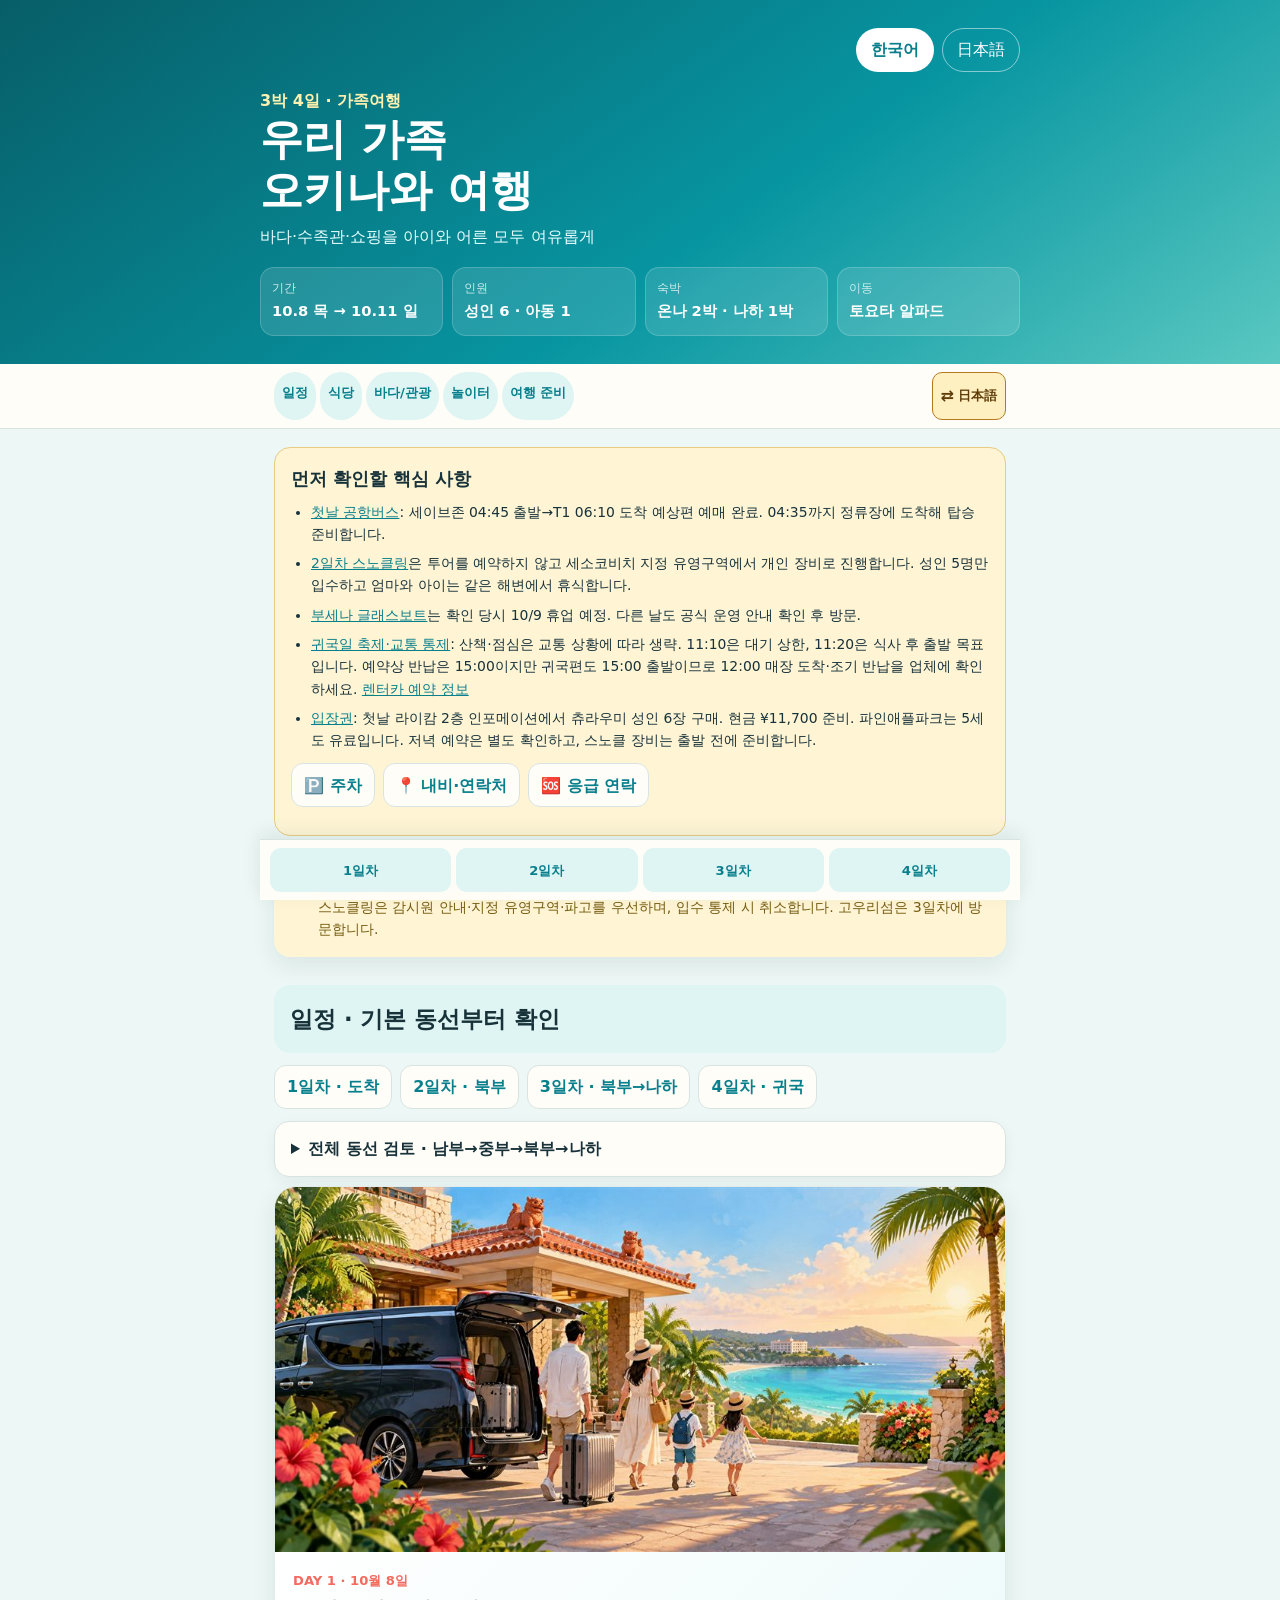
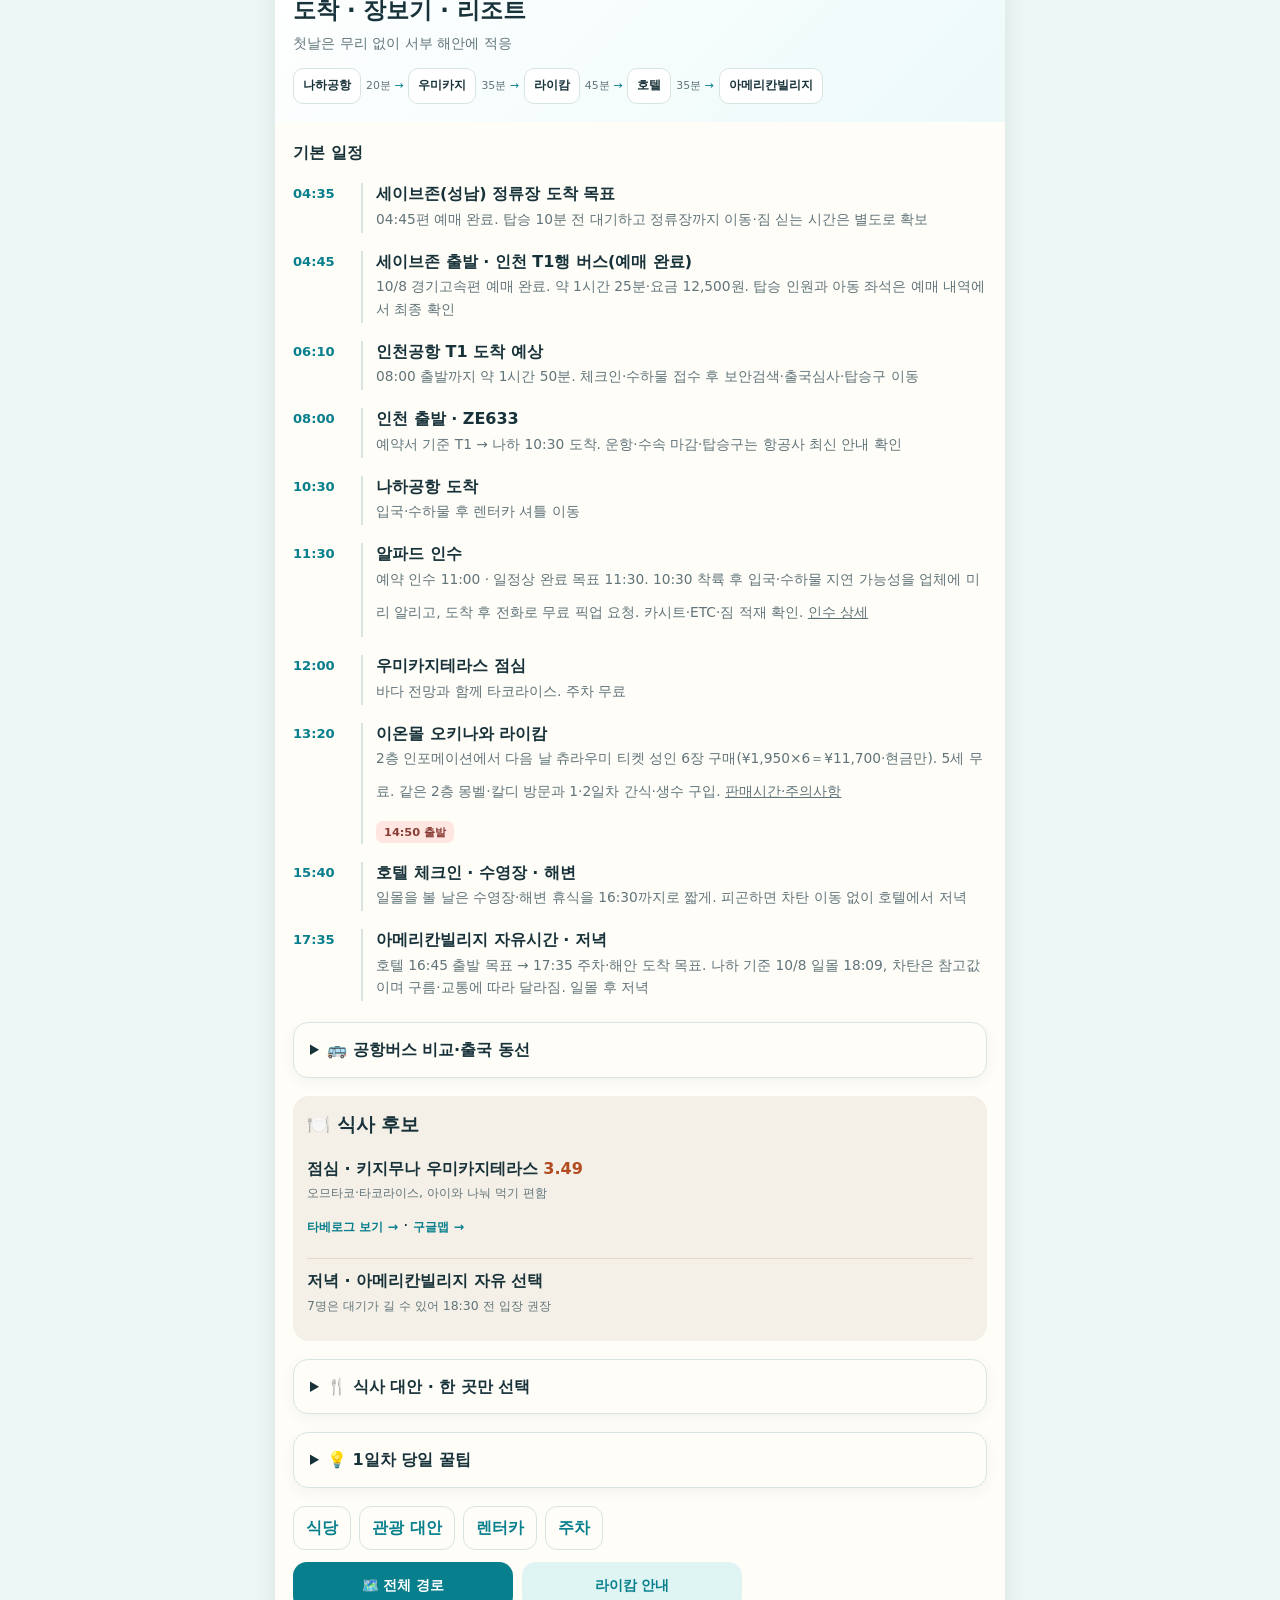
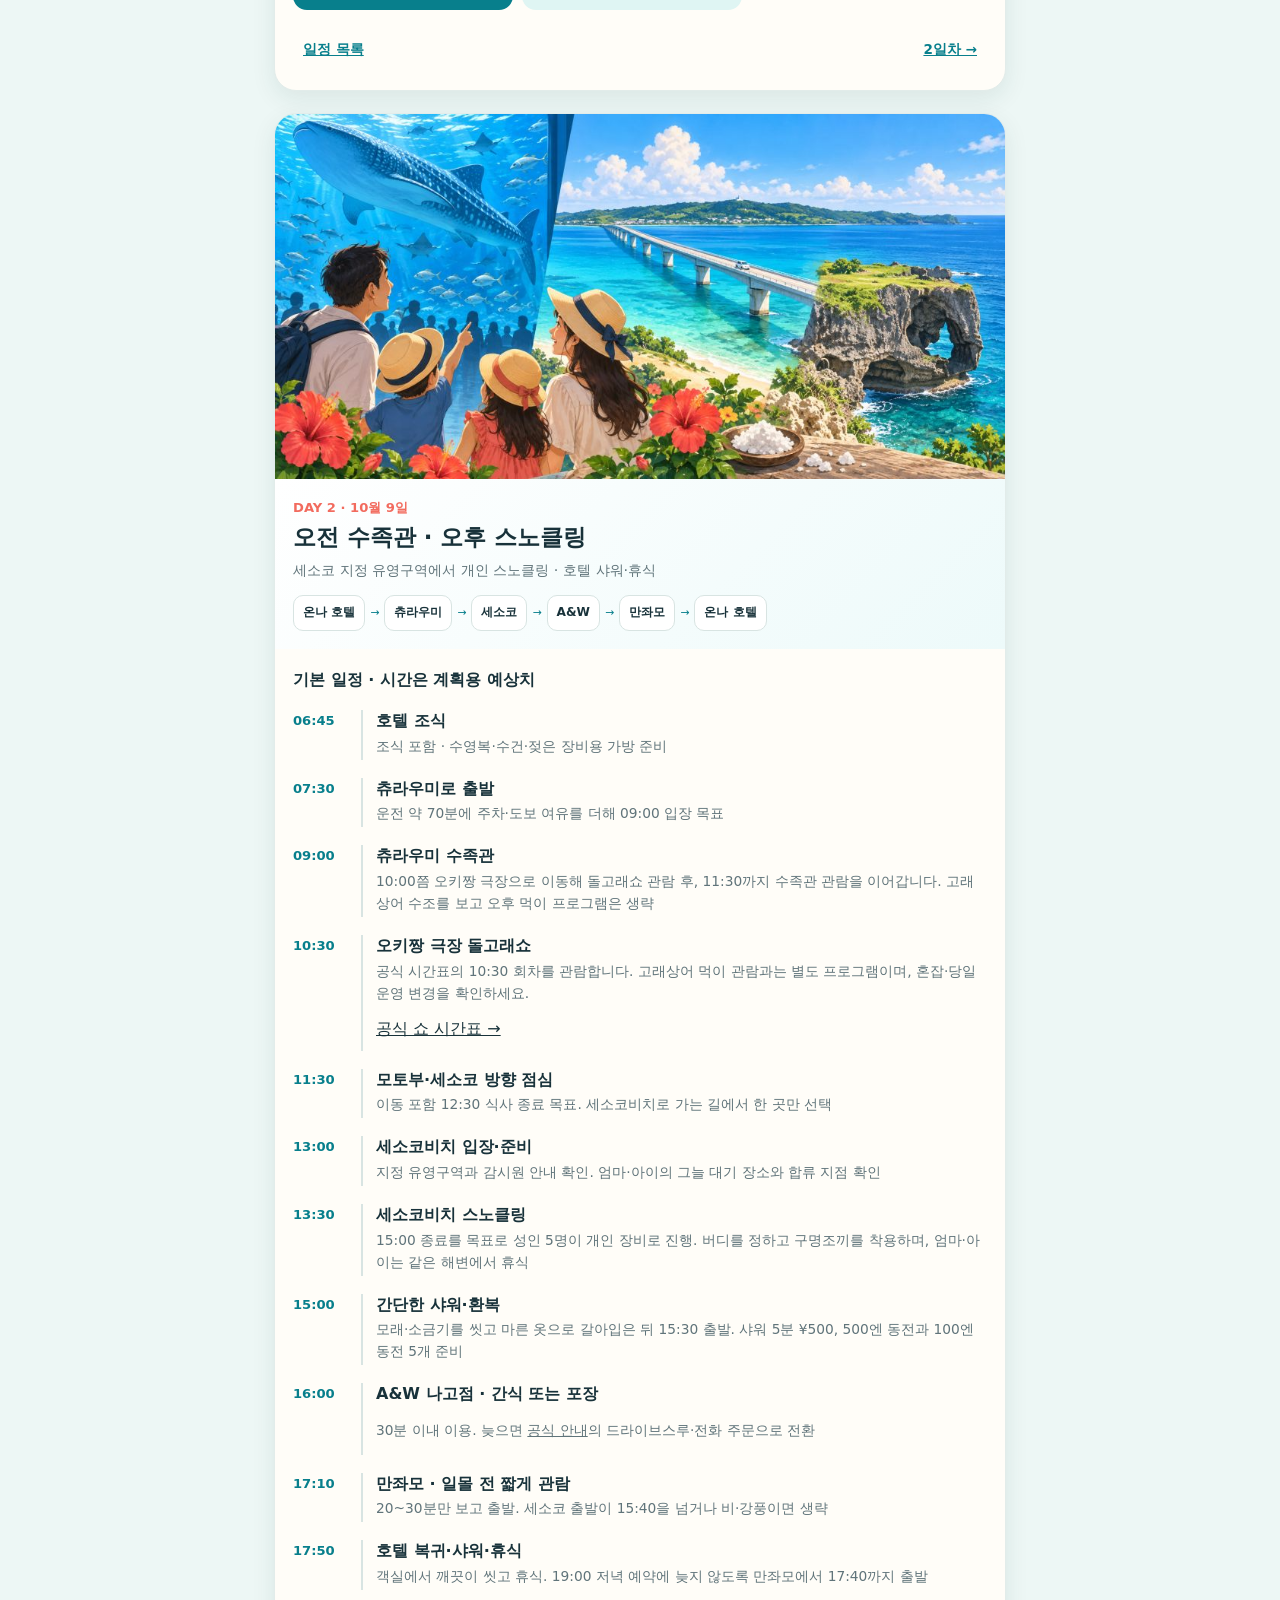
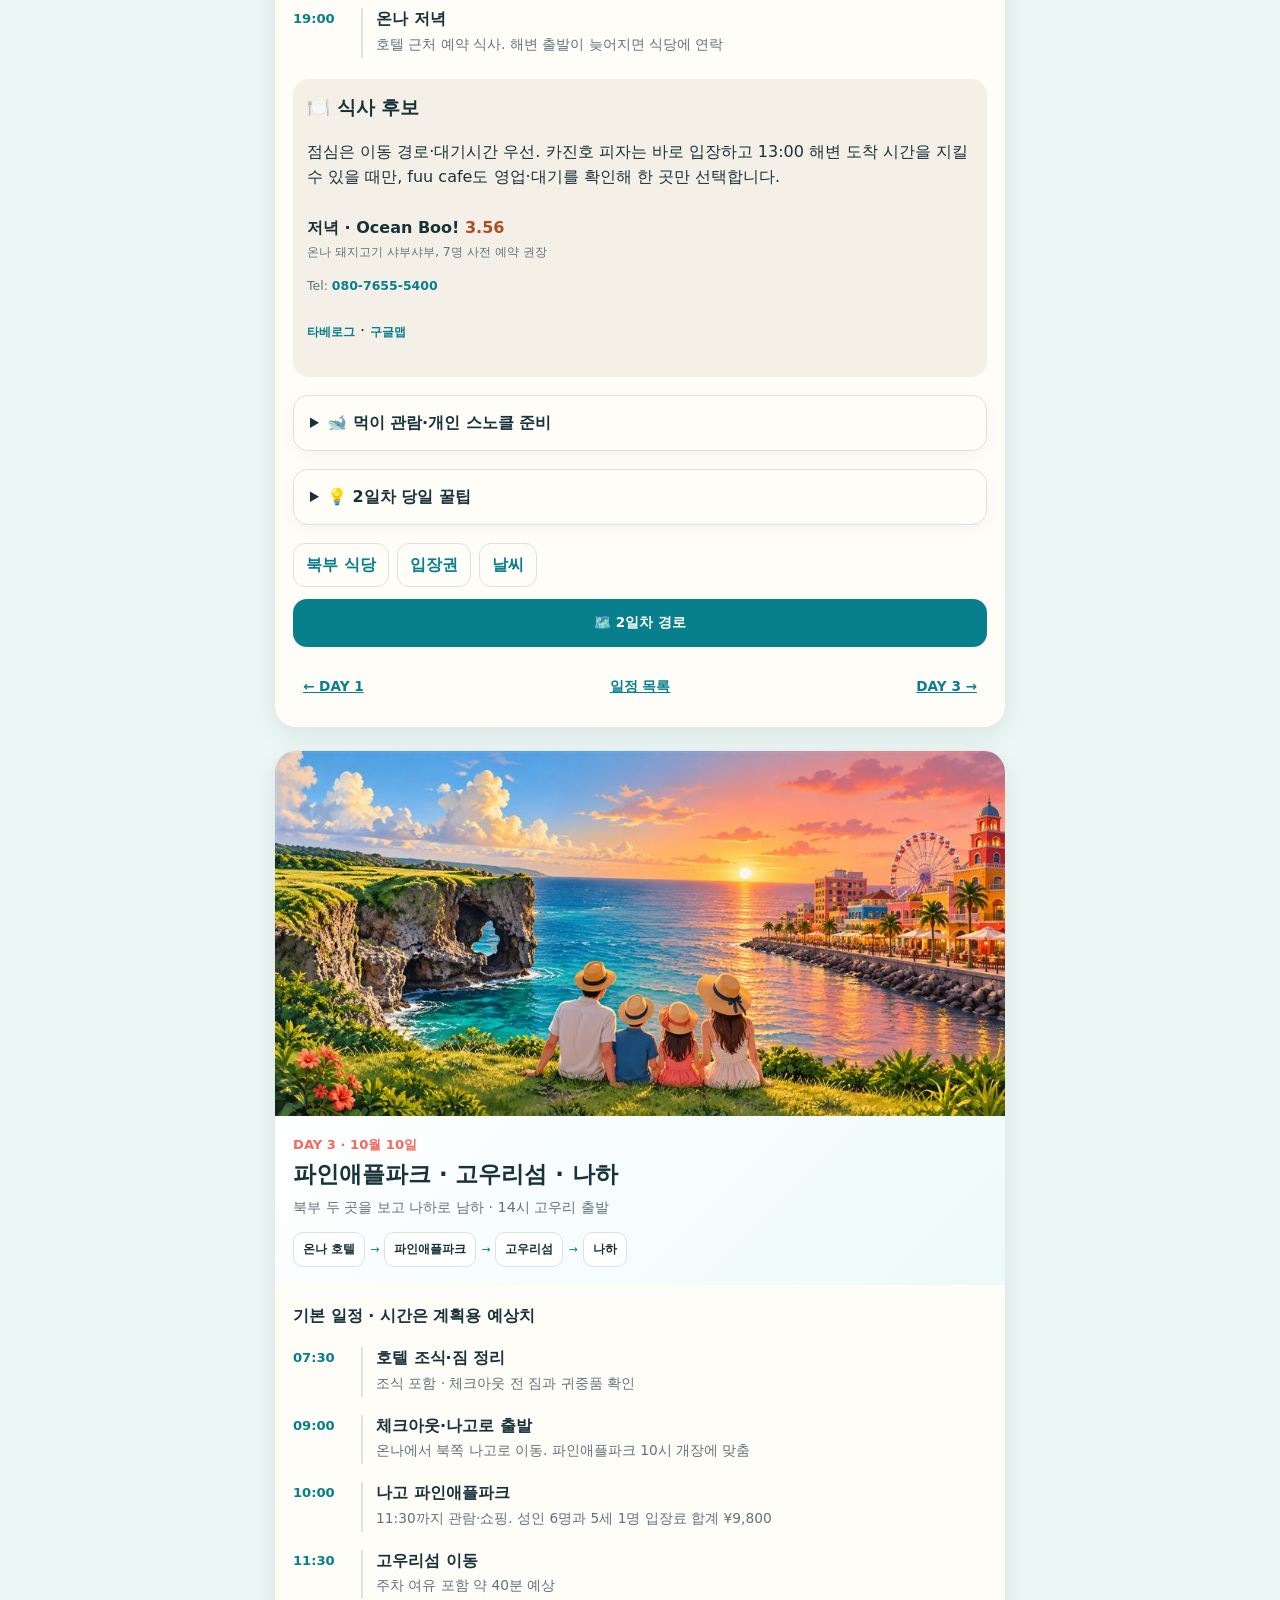
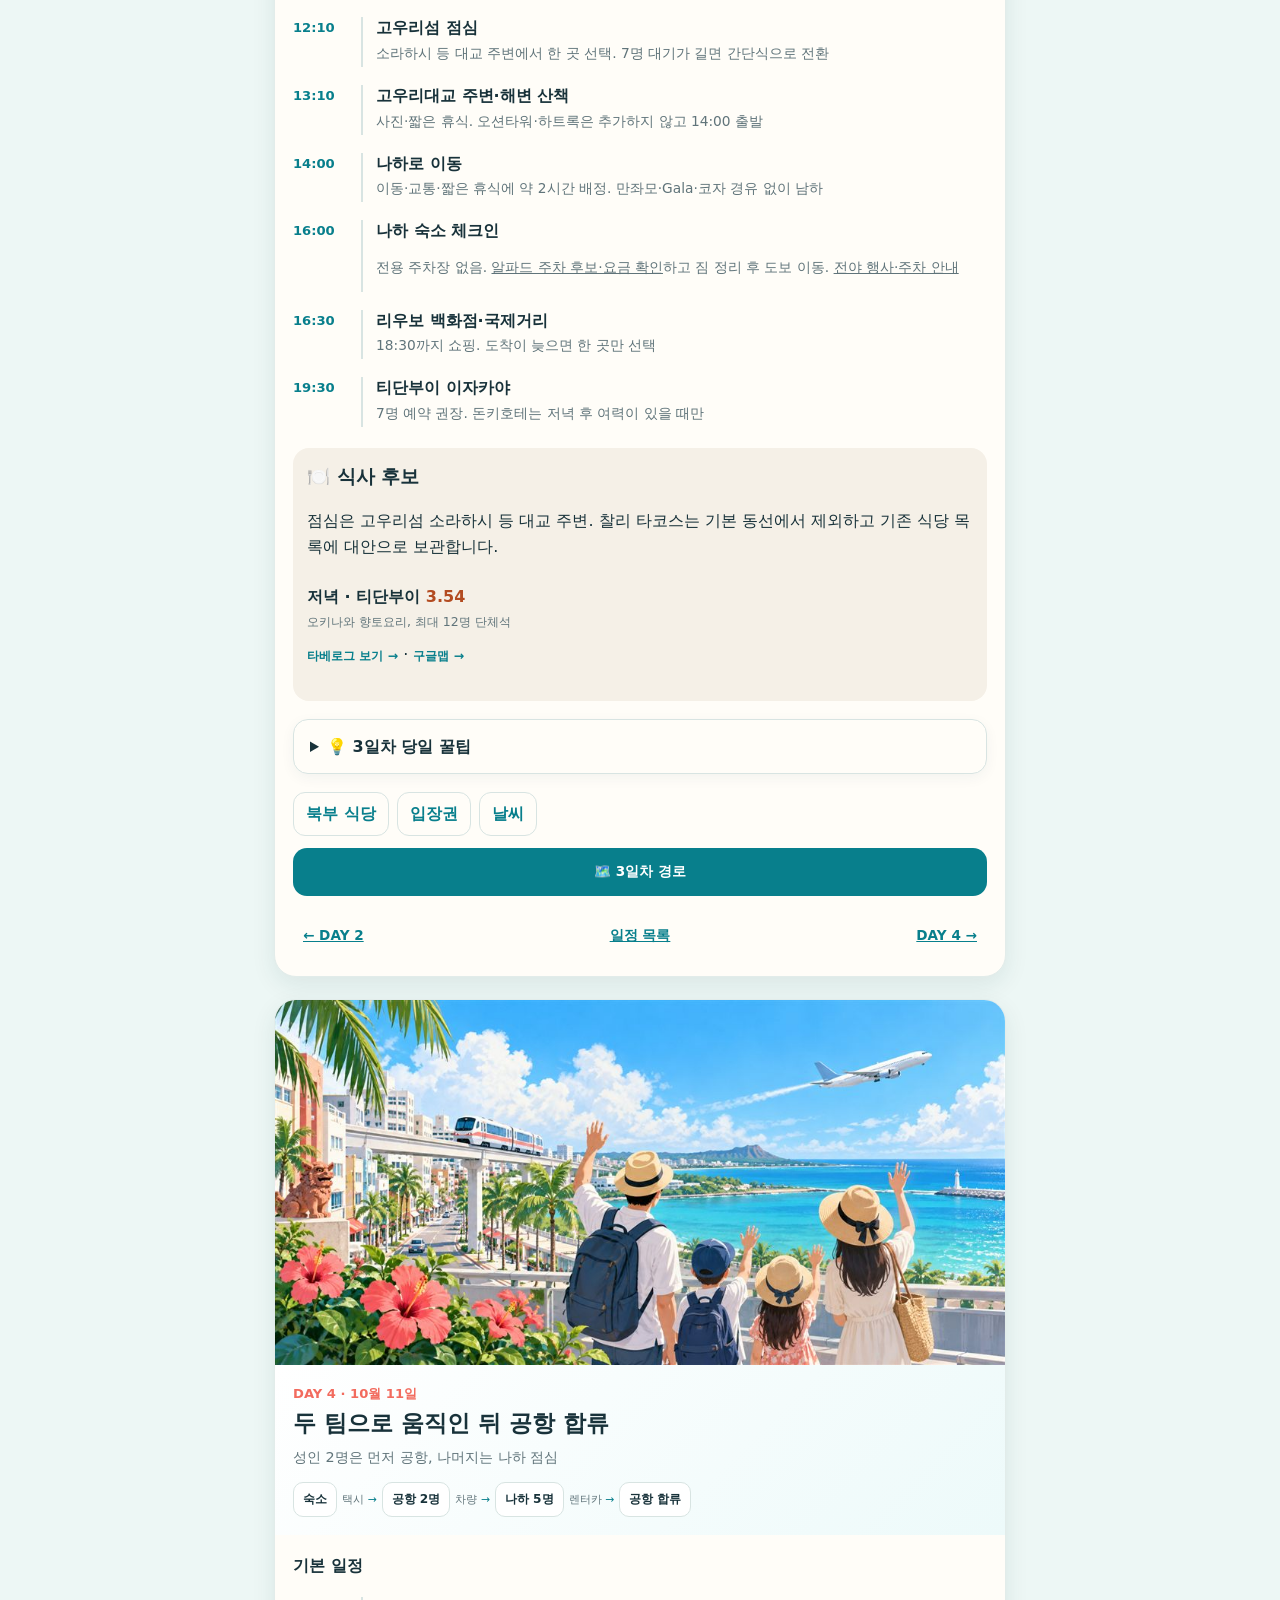
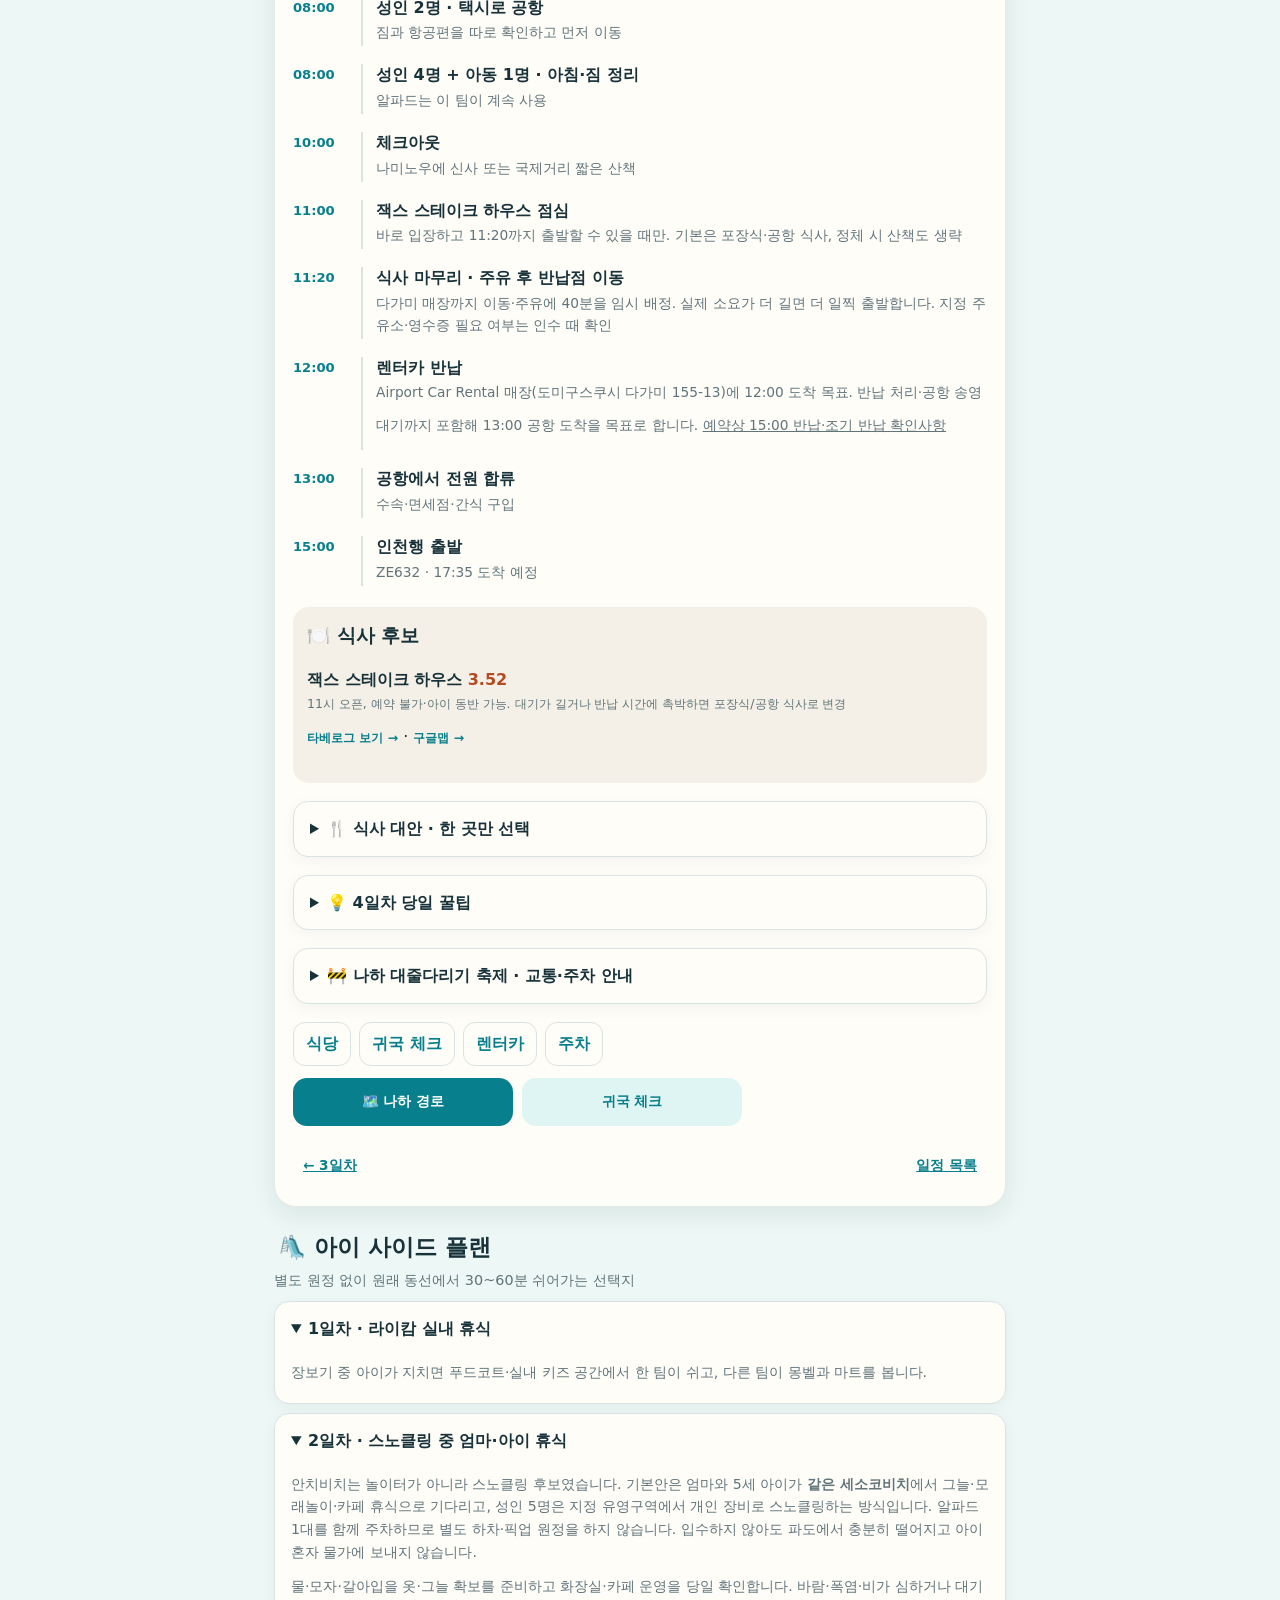
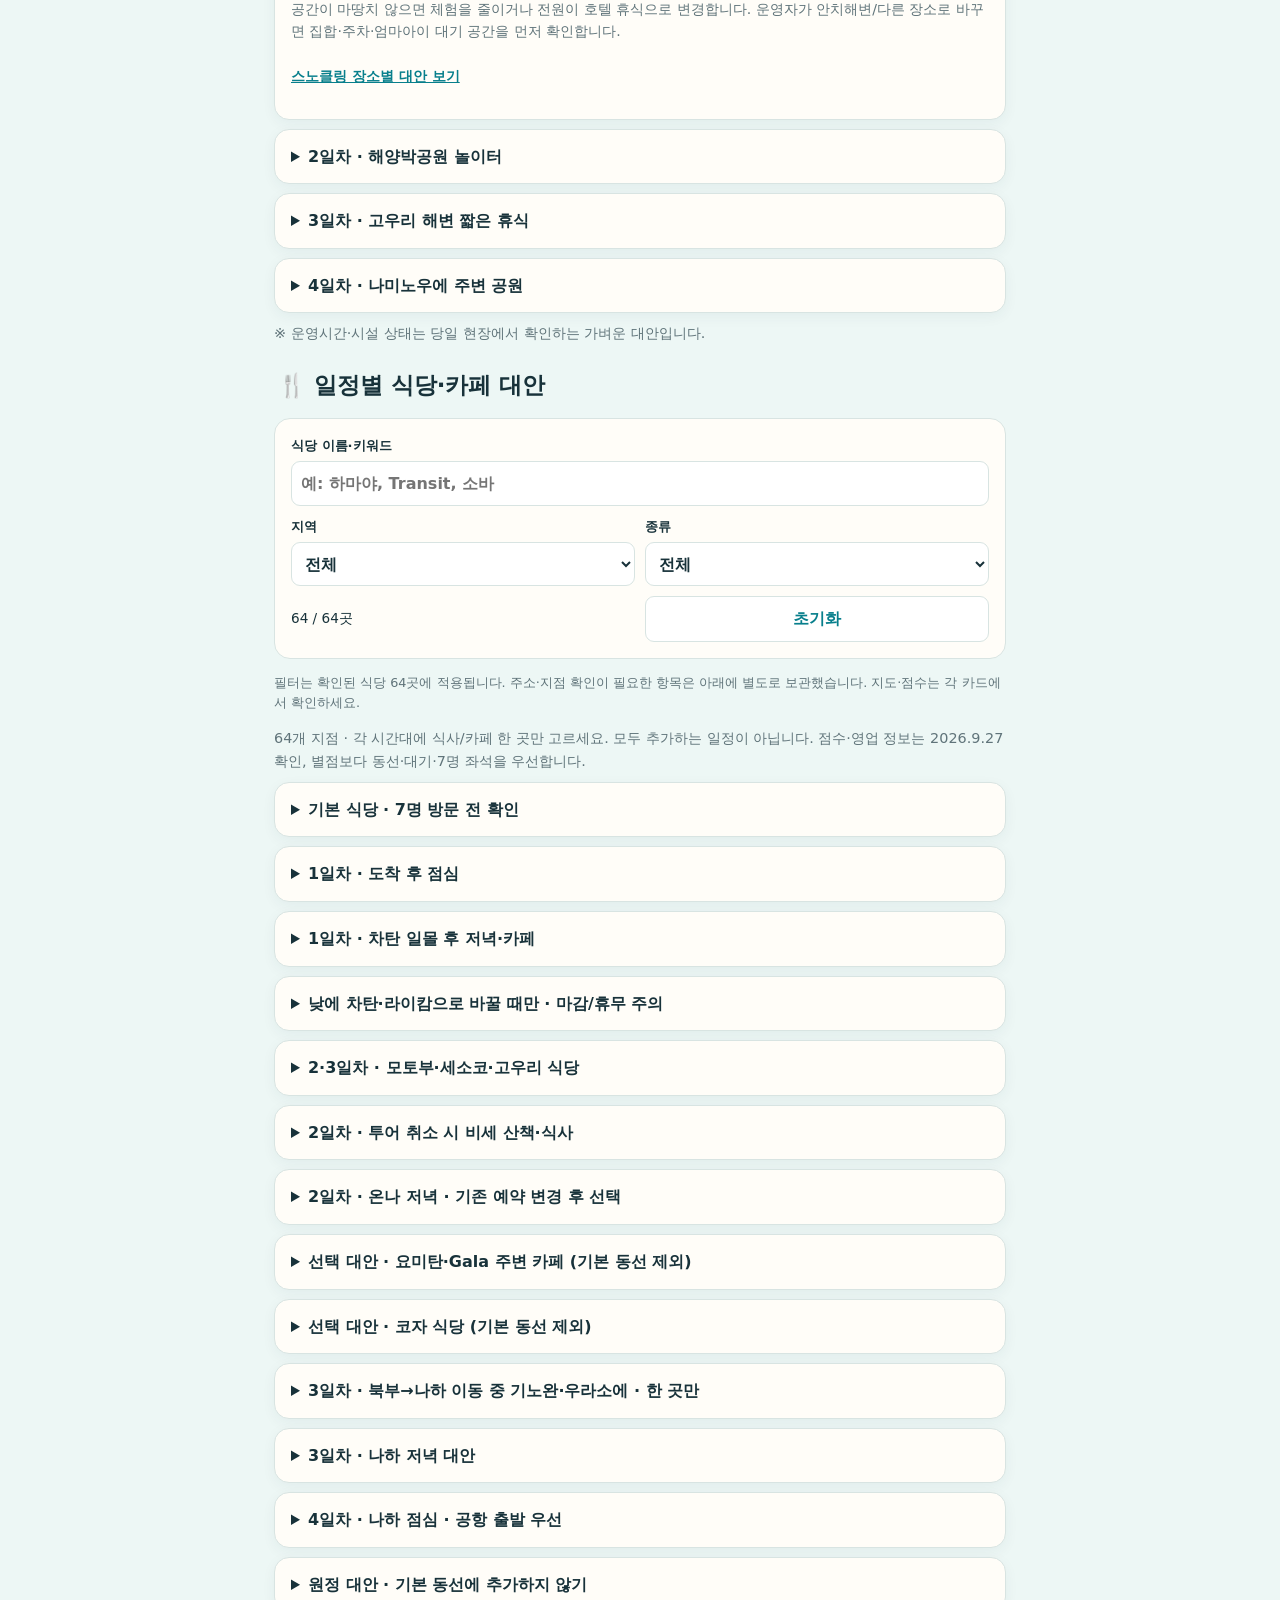
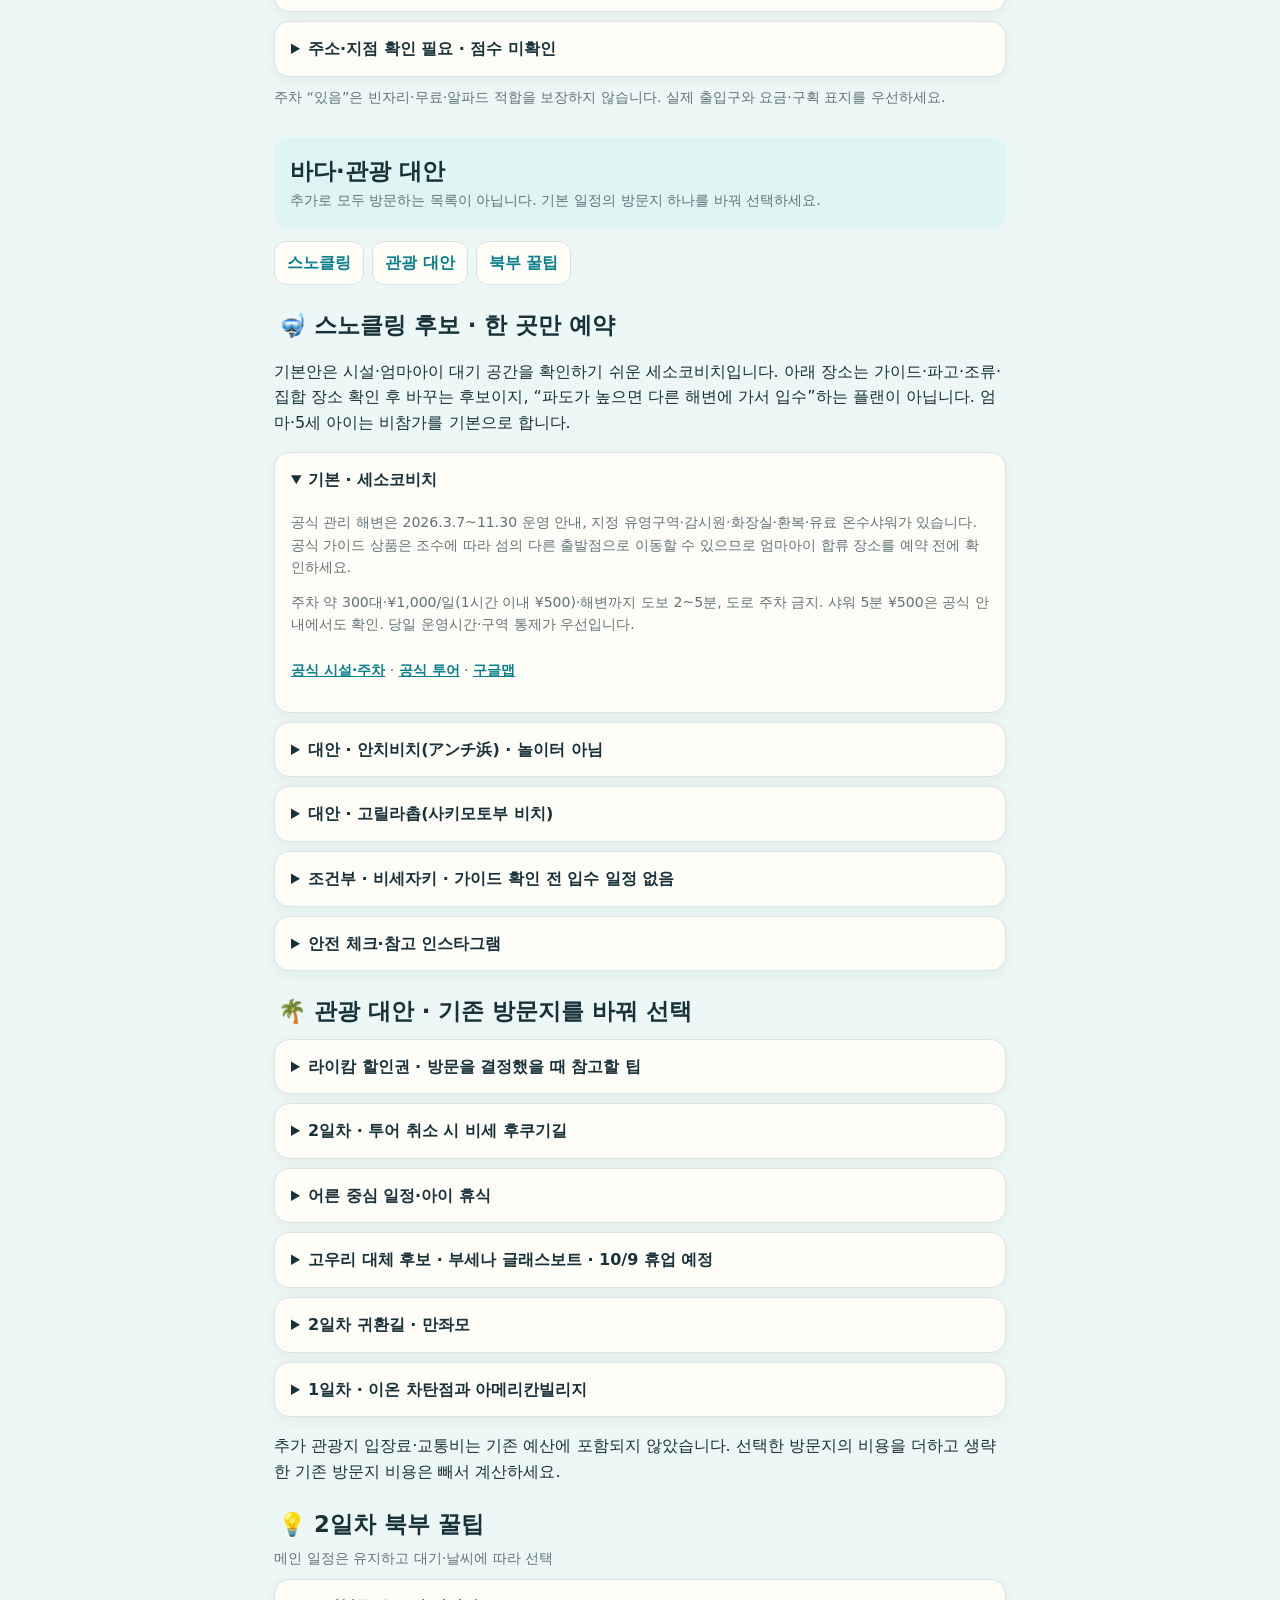
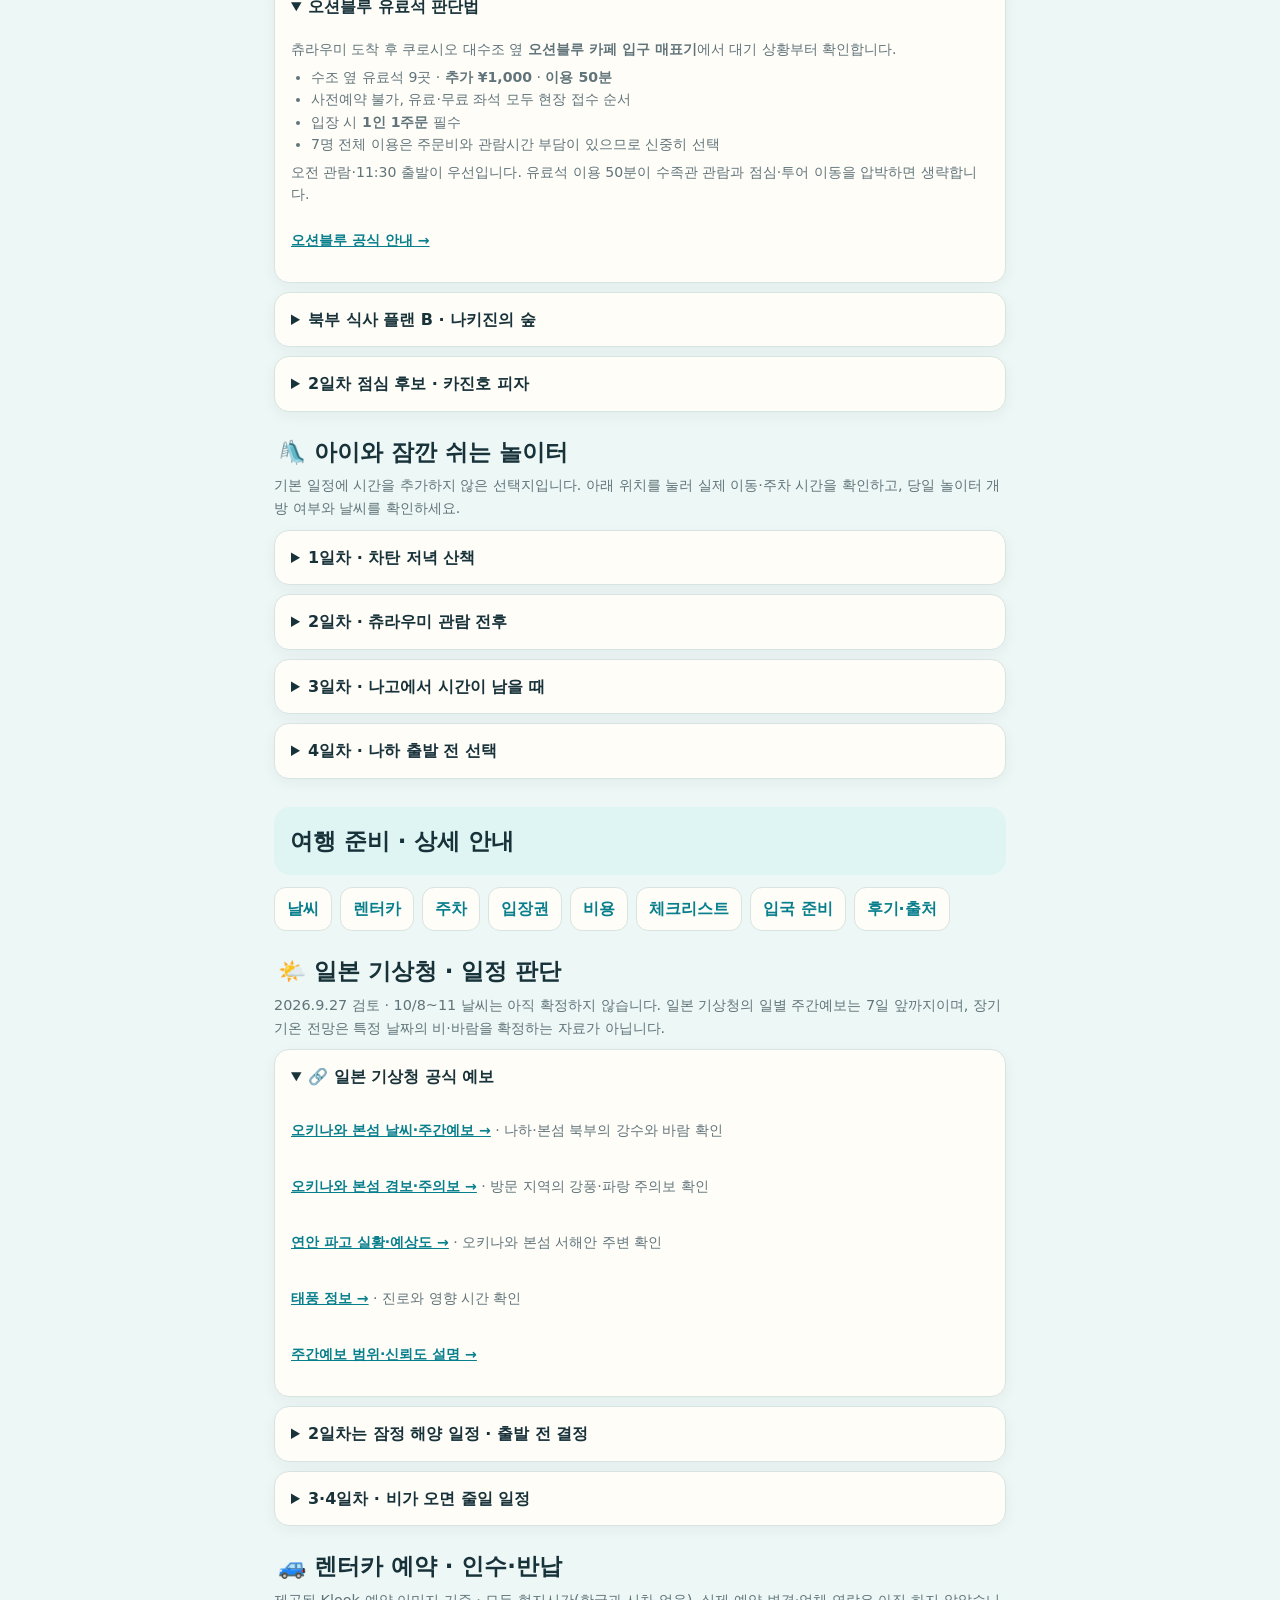
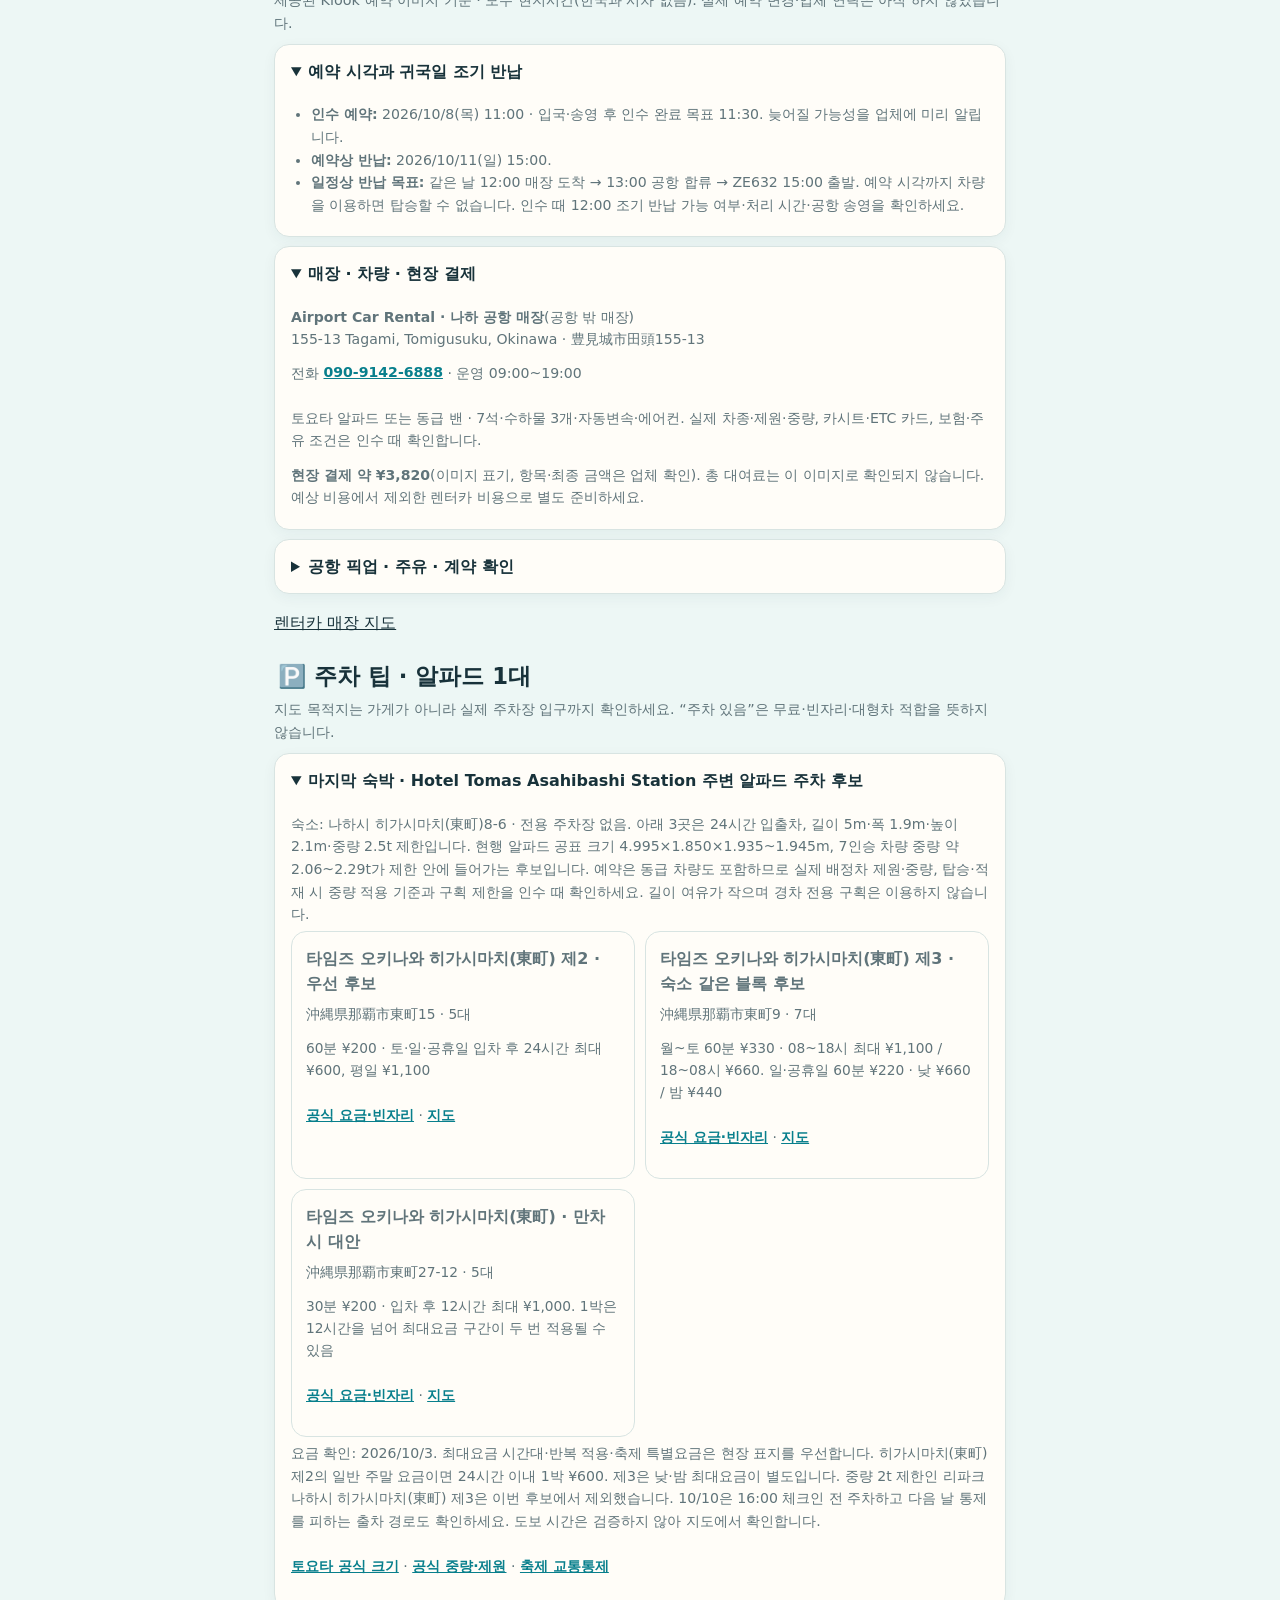
==== commit 69191b17: "Add optional attraction visit tips in both languages" ====
--- a/index.html
+++ b/index.html
@@ -71,7 +71,7 @@
 <article class="restaurant" data-place="itoman" id="rest-itoman" data-region="detour" data-category="seafood" data-search="이토만 어업협동조합 피시센터 糸満漁業協同組合 お魚センター itoman"><h3>이토만 어업협동조합 피시센터 <span class="score">3.45</span></h3><small>糸満漁業協同組合 お魚センター · 沖縄県 糸満市西崎町4-19</small><p>여러 점포가 있는 해산물 시장. 평일 09:00~18:00·주말 09:00~19:00. 1일차 우미카지 점심 대신 골라 공항 남쪽으로 우회, 귀국일 추가 방문은 비추천.</p><p><b>주차: </b>주차장 있음, 시장 공동 구획 확인.</p><div class="restaurant-links"><a href="https://tabelog.com/okinawa/A4704/A470402/47016707/" target="_blank" rel="noopener">타베로그</a><a href="https://www.google.com/maps/search/?api=1&amp;query=%E7%B3%B8%E6%BA%80%E6%BC%81%E6%A5%AD%E5%8D%94%E5%90%8C%E7%B5%84%E5%90%88%20%E3%81%8A%E9%AD%9A%E3%82%BB%E3%83%B3%E3%82%BF%E3%83%BC%20%E6%B2%96%E7%B8%84%E7%9C%8C%20%E7%B3%B8%E6%BA%80%E5%B8%82%E8%A5%BF%E5%B4%8E%E7%94%BA4-19" target="_blank" rel="noopener">구글맵</a></div></article>
 <article class="restaurant" data-place="yagiya" id="rest-yagiya" data-region="detour" data-category="noodle" data-search="야기야 屋宜家（やぎや） yagiya"><h3>야기야 <span class="score">3.49</span></h3><small>屋宜家（やぎや） · 沖縄県 八重瀬町大頓1172</small><p>소바·11:00~15:15·화 휴무 안내, 예약 가능. 남부 야에세 원정: 1일차 우미카지 대신 가면 라이캄·체크인 시간을 재계산. 4일차 공항 전에 억지로 추가하지 않기.</p><p><b>주차: </b>주차장 있음, 대수 미확인.</p><div class="restaurant-links"><a href="https://tabelog.com/okinawa/A4704/A470402/47001738/" target="_blank" rel="noopener">타베로그</a><a href="https://www.google.com/maps/search/?api=1&amp;query=%E5%B1%8B%E5%AE%9C%E5%AE%B6%EF%BC%88%E3%82%84%E3%81%8E%E3%82%84%EF%BC%89%20%E6%B2%96%E7%B8%84%E7%9C%8C%20%E5%85%AB%E9%87%8D%E7%80%AC%E7%94%BA%E5%A4%A7%E9%A0%931172" target="_blank" rel="noopener">구글맵</a></div></article>
 <article class="restaurant" data-place="richamocha" id="rest-richamocha" data-region="detour" data-category="cafe" data-search="리카모카 카페 · 킨 リカモカ カフェ richamocha"><h3>리카모카 카페 · 킨 <span class="score">3.06</span></h3><small>リカモカ カフェ · 沖縄県 金武町金武4285</small><p>카페·평일 11:00~17:00/주말 10:00~18:00·수/목 휴무. 동해안 킨 원정이므로 1일차 제외, 다른 관광을 빼는 별도 루트에서만.</p><p><b>주차: </b>인근 무료 공영 주차 안내. 출입·허용 구획 확인.</p><div class="restaurant-links"><a href="https://tabelog.com/okinawa/A4703/A470302/47003403/" target="_blank" rel="noopener">타베로그</a><a href="https://www.google.com/maps/search/?api=1&amp;query=%E3%83%AA%E3%82%AB%E3%83%A2%E3%82%AB%20%E3%82%AB%E3%83%95%E3%82%A7%20%E6%B2%96%E7%B8%84%E7%9C%8C%20%E9%87%91%E6%AD%A6%E7%94%BA%E9%87%91%E6%AD%A64285" target="_blank" rel="noopener">구글맵</a></div></article>
-<p class="return-link"><a href="#itinerary">← 기본 일정으로 돌아가기</a></p></div></details><details id="food-unresolved"><summary>주소·지점 확인 필요 · 점수 미확인</summary><div class="detail"><p><b>KING TACOS · 오야마</b> — 宜野湾市大山1-24-10 · 제공 주소에 해당하는 지점 미확인, 다른 지점 점수를 붙이지 않았습니다.</p><p><a href="https://tabelog.com/okinawa/rstLst/?sk=KING%20TACOS%20%E5%A4%A7%E5%B1%B1" target="_blank" rel="noopener">타베로그 검색(점수 미확인)</a> · <a href="https://www.google.com/maps/search/?api=1&amp;query=KING%20TACOS%20%E5%A4%A7%E5%B1%B1%20%E6%B2%96%E7%B8%84%E7%9C%8C%20%E5%AE%9C%E9%87%8E%E6%B9%BE%E5%B8%82%E5%A4%A7%E5%B1%B11-24-10" target="_blank" rel="noopener">구글맵 검색</a></p><p><b>Chingones · 미야기</b> — 北谷町宮城3-51 · 해당 차탄 지점의 타베로그·주차·영업 확인 불가. 킨/코자 지점과 구분.</p><p><a href="https://tabelog.com/okinawa/rstLst/?sk=Chingones%20%E5%AE%AE%E5%9F%8E" target="_blank" rel="noopener">타베로그 검색(점수 미확인)</a> · <a href="https://www.google.com/maps/search/?api=1&amp;query=Chingones%20%E5%AE%AE%E5%9F%8E%20%E6%B2%96%E7%B8%84%E7%9C%8C%20%E5%8C%97%E8%B0%B7%E7%94%BA%E5%AE%AE%E5%9F%8E3-51" target="_blank" rel="noopener">구글맵 검색</a></p><p><b>Obbligato · 차탄</b> — 北谷町北谷2-17-44 · 제공 주소 미확인. 과거 미하마 지점은 폐점 표시로 현재 추천에 넣지 않았습니다.</p><p><a href="https://tabelog.com/okinawa/rstLst/?sk=%E3%82%AA%E3%83%96%E3%83%AA%E3%82%AC%E3%83%BC%E3%83%89%20%E5%8C%97%E8%B0%B7" target="_blank" rel="noopener">타베로그 검색(점수 미확인)</a> · <a href="https://www.google.com/maps/search/?api=1&amp;query=%E3%82%AA%E3%83%96%E3%83%AA%E3%82%AC%E3%83%BC%E3%83%89%20%E5%8C%97%E8%B0%B7%20%E6%B2%96%E7%B8%84%E7%9C%8C%20%E5%8C%97%E8%B0%B7%E7%94%BA%E5%8C%97%E8%B0%B72-17-44" target="_blank" rel="noopener">구글맵 검색</a></p><p><b>Yakiniku Tachibana · 마키시</b> — 那覇市牧志2-11-1 · 이름·주소 조합 미확인. 찾은 카가미하라 지점으로 임의 교체하지 않았습니다.</p><p><a href="https://tabelog.com/okinawa/rstLst/?sk=Yakiniku%20Tachibana%20%E7%89%A7%E5%BF%97" target="_blank" rel="noopener">타베로그 검색(점수 미확인)</a> · <a href="https://www.google.com/maps/search/?api=1&amp;query=Yakiniku%20Tachibana%20%E7%89%A7%E5%BF%97%20%E6%B2%96%E7%B8%84%E7%9C%8C%20%E9%82%A3%E8%A6%87%E5%B8%82%E7%89%A7%E5%BF%972-11-1" target="_blank" rel="noopener">구글맵 검색</a></p><p><b>Orion draft beer</b> — 오리온 생맥주는 특정 식당이 아닌 맥주 상품으로 확인됐습니다. 식당 카드/타베로그 점수는 붙이지 않고 운전자는 음주하지 않습니다. <a href="https://www.orionbeer.co.jp/brand/draft/" target="_blank" rel="noopener">공식 상품</a></p></div></details><p class="day-summary">주차 “있음”은 빈자리·무료·알파드 적합을 보장하지 않습니다. 실제 출입구와 요금·구획 표지를 우선하세요.</p></section><div class="section-intro" id="sea-options"><h2>바다·관광 대안</h2><p class="day-summary">추가로 모두 방문하는 목록이 아닙니다. 기본 일정의 방문지 하나를 바꿔 선택하세요.</p></div><nav class="jump-links" aria-label="관련 상세 안내"><a href="#snorkel-options">스노클링</a><a href="#nearby-options">관광 대안</a><a href="#north-tips">북부 꿀팁</a></nav><section class="info" id="snorkel-options"><h2>🤿 스노클링 후보 · 한 곳만 예약</h2><p>기본안은 시설·엄마아이 대기 공간을 확인하기 쉬운 세소코비치입니다. 아래 장소는 가이드·파고·조류·집합 장소 확인 후 바꾸는 후보이지, “파도가 높으면 다른 해변에 가서 입수”하는 플랜이 아닙니다. 엄마·5세 아이는 비참가를 기본으로 합니다.</p><details open><summary>기본 · 세소코비치</summary><div class="detail"><p>공식 관리 해변은 2026.3.7~11.30 운영 안내, 지정 유영구역·감시원·화장실·환복·유료 온수샤워가 있습니다. 공식 가이드 상품은 조수에 따라 섬의 다른 출발점으로 이동할 수 있으므로 엄마아이 합류 장소를 예약 전에 확인하세요.</p><p>주차 약 300대·¥1,000/일(1시간 이내 ¥500)·해변까지 도보 2~5분, 도로 주차 금지. 샤워 5분 ¥500은 공식 안내에서도 확인. 당일 운영시간·구역 통제가 우선입니다.</p><p><a href="https://www.sesokobeach.jp/about/" target="_blank" rel="noopener">공식 시설·주차</a> · <a href="https://www.sesokobeach.jp/activity/" target="_blank" rel="noopener">공식 투어</a> · <a href="https://www.google.com/maps/search/?api=1&amp;query=%E7%80%AC%E5%BA%95%E3%83%93%E3%83%BC%E3%83%81%20%E6%9C%AC%E9%83%A8%E7%94%BA%E7%80%AC%E5%BA%955583-1" target="_blank" rel="noopener">구글맵</a></p></div></details><details><summary>대안 · 안치비치(アンチ浜) · 놀이터 아님</summary><div class="detail"><p>세소코대교 아래 해변의 가이드 스노클링 후보. 확인한 현지 업체의 투어는 6세 이상으로, 5세 아이에게 같은 상품 참여를 권하지 않습니다. 엄마·아이는 입수하지 않고 그늘에서 대기하되, 비참가자 좌석·화장실·주차·합류를 업체에 확인해야 합니다.</p><p>지역 관광 안내는 교량 아래 수로를 유영 금지·빠른 조류·급격한 수심 변화로 경고합니다. 현재 감시 체계는 확인되지 않았으므로 관리 해변처럼 가정하지 않습니다. 주차는 업체 지정/유료 구획을 확인하고 다리·진입로에 주차하지 않습니다.</p><p><a href="https://anchi-beach-oms-sesoko.com/" target="_blank" rel="noopener">현지 투어·연령</a> · <a href="https://anchi-beach-oms-sesoko.com/faq/" target="_blank" rel="noopener">안전·취소 FAQ</a> · <a href="https://www.tanoshima.jp/spot/anchihama" target="_blank" rel="noopener">지역 관광 주의사항</a> · <a href="https://www.google.com/maps/search/?api=1&amp;query=%E3%82%A2%E3%83%B3%E3%83%81%E6%B5%9C%20%E6%9C%AC%E9%83%A8%E7%94%BA%E7%80%AC%E5%BA%952631-1" target="_blank" rel="noopener">구글맵</a></p></div></details><details><summary>대안 · 고릴라촙(사키모토부 비치)</summary><div class="detail"><p>모토부의 비치 엔트리 포인트로, 공식 관광 사이트에 다이빙 장소로 소개됩니다. 초보 포인트 소개가 당일 안전을 보장하는 것은 아니며, 예약 운영자가 바람·조류·진입 지점을 판단할 때만 스노클링 대안으로 선택합니다.</p><p>사키모토부 녹지공원 주차장 이용 가능 여부·게이트 시간·화장실을 당일 확인하세요. 엄마아이 그늘·대기 공간이 불확실하면 전원이 호텔 휴식으로 변경합니다.</p><p><a href="https://www.okinawastory.jp/feature/activity/diving" target="_blank" rel="noopener">공식 관광 포인트</a> · <a href="https://jcation.com/omusubi/ocean-king.ryukyu/8401/" target="_blank" rel="noopener">가이드 상품 예시</a> · <a href="https://www.google.com/maps/search/?api=1&amp;query=%E3%82%B4%E3%83%AA%E3%83%A9%E3%83%81%E3%83%A7%E3%83%83%E3%83%97%20%E5%B4%8E%E6%9C%AC%E9%83%A8%E7%B7%91%E5%9C%B0%E5%85%AC%E5%9C%92%20%E6%9C%AC%E9%83%A8%E7%94%BA%E5%B4%8E%E6%9C%AC%E9%83%A85232" target="_blank" rel="noopener">구글맵</a></p></div></details><details><summary>조건부 · 비세자키 · 가이드 확인 전 입수 일정 없음</summary><div class="detail"><p>수족관 근처 비세자키는 후쿠기길 산책과 묶기 좋은 북부 후보지만, 포인트별 조류·조수 시간·감시·주차 조건을 확인하지 못했습니다. 가이드가 동행과 당일 가능 여부를 확인한 경우만 2일차 오후 세소코 투어를 대체하며 두 곳을 연속 방문하지 않습니다. 엄마아이는 후쿠기길 산책 또는 업체가 확인한 휴식 장소를 선택합니다.</p><p><a href="https://bise-marine.rezio.shop/ja-JP" target="_blank" rel="noopener">비세 현지 투어 확인</a> · <a href="https://maps.app.goo.gl/38k6XHKSdHUiGqRF6" target="_blank" rel="noopener">보내주신 비세자키 구글맵</a></p></div></details><details><summary>안전 체크·참고 인스타그램</summary><div class="detail"><p>구명조끼·버디 동행·당일 기상/해상과 운영자 판단을 우선하고, 혼자 입수하거나 술을 마신 뒤 참여하지 않습니다. 개인 후기·SNS 영상은 촬영 당시 기록이지 안전 또는 현재 입수 허용의 근거가 아닙니다.</p><p><a href="https://www6.kaiho.mlit.go.jp/watersafety/snorkeling/" target="_blank" rel="noopener">일본 해상보안청 안전 안내</a></p><p>보내주신 게시물 4개는 본문 접근 제한으로 내용 미확인, 원문 링크만 보존합니다.</p><p><a href="https://www.instagram.com/p/DXp77CaAWHM/" target="_blank" rel="noopener">Instagram 1</a> · <a href="https://www.instagram.com/p/DXaVExeAeZY/" target="_blank" rel="noopener">Instagram 2</a> · <a href="https://www.instagram.com/p/DXOihnxEexW/" target="_blank" rel="noopener">Instagram 3</a> · <a href="https://www.instagram.com/p/DXJRdleAWQa/" target="_blank" rel="noopener">Instagram 4</a></p></div></details></section><section class="info" id="nearby-options"><h2>🌴 관광 대안 · 기존 방문지를 바꿔 선택</h2><details><summary>2일차 · 투어 취소 시 비세 후쿠기길</summary><div class="detail"><p>2일차 오후 해변 입수가 취소될 때 수족관 뒤 비세 후쿠기길을 30~45분 걷는 대안입니다. 투어가 진행되면 추가하지 않습니다. 고우리는 3일차에 방문합니다.</p><p>생활 마을이라 알파드는 외곽 허용 주차장에 세우고 도보로 들어갑니다. 무료/유료가 섞여 있으므로 현장 요금 확인, 골목·주민 주차 구획 진입 금지.</p><p><a href="https://www.okinawastory.jp/spot/1348" target="_blank" rel="noopener">공식 관광 안내</a> · <a href="https://maps.app.goo.gl/wVBgVE3Rd91g29cj8" target="_blank" rel="noopener">후쿠기길 구글맵</a> · <a href="#food-d2bise">비세 식당 점수·주차</a></p><p><a href="https://maps.app.goo.gl/UTGSnT3FrU818L7K6" target="_blank" rel="noopener">보내주신 카페 비세스타일 지도</a> · <a href="https://maps.app.goo.gl/3W5hxdfGfanLLo178" target="_blank" rel="noopener">보내주신 마키비 아카리 지도</a></p></div></details><details><summary>어른 중심 일정·아이 휴식</summary><div class="detail"><p>별도 어린이 관광지를 추가하지 않습니다. 파인애플파크는 전원 함께 보고, 세소코·고우리에서는 같은 장소에서 보호자와 쉽니다.</p></div></details><details><summary>고우리 대체 후보 · 부세나 글래스보트 · 10/9 휴업 예정</summary><div class="detail"><p>부세나 보트는 기존 조사에서 10/9 휴업 예정이었습니다. 현재 기본 일정에는 포함하지 않습니다. 3일차 고우리 대신 선택할 경우에만 파인애플파크 후 남하하면서 운항·대기와 나하 도착 시각을 확인합니다.</p><p>4~10월 보트 09:10~17:30·약 20분. 성인 ¥1,560·4세~중학생 ¥780(5세 유료), 엄마+아이 ¥2,340/성인 6명+아이 ¥10,140. 7명은 현장 선착순, 결항·취소 조건 확인 후 구매하고 할인권은 환불 조건도 확인하세요.</p><p>무료 주차 약 200대, 승선장까지 도보 약 10분 또는 무료 셔틀. 유모차는 승선 불가, 부교를 걸어 이동합니다. 전망탑은 가파른 나선계단 50개라 아이·어르신 컨디션 고려. 결항이면 다른 바다 체험을 강행하지 않습니다.</p><p><a href="https://www.busena-marinepark.com/system.html" target="_blank" rel="noopener">당일 운항·휴업 확인 →</a> · <a href="https://www.busena-marinepark.com/charge.html" target="_blank" rel="noopener">공식 요금</a> · <a href="https://www.busena-marinepark.com/sp/index.html" target="_blank" rel="noopener">공식 홈페이지</a> · <a href="https://maps.app.goo.gl/Ud9rGkyng543tBqN7" target="_blank" rel="noopener">글래스보트 탑승장 지도</a></p></div></details><details><summary>2일차 귀환길 · 만좌모</summary><div class="detail"><p>세소코에서 A&amp;W 나고점을 거쳐 호텔로 돌아오는 길에 조건부로 들릅니다. 세소코를 15:40까지 출발했을 때만 20~30분 관람하고, 늦거나 비·강풍이면 생략합니다. 무료 주차장과 성인 6명 관람료 ¥600은 기존 예산에 별도로 더합니다.</p><p><a href="https://maps.app.goo.gl/RD9uSTA1XAXG7nJ98" target="_blank" rel="noopener">만좌모 무료주차장 지도</a> · <a href="https://www.manzamo.jp/" target="_blank" rel="noopener">공식 시설</a></p></div></details><details><summary>1일차 · 이온 차탄점과 아메리칸빌리지</summary><div class="detail"><p>이온몰 오키나와 라이캄과 이온 차탄점은 다른 시설입니다. 라이캄에서 몽벨·칼디 장보기를 마쳤다면 차탄 이온 쇼핑까지 더하지 않습니다. 이온 차탄점 식당 이용을 고른 경우에만 이용객 주차 조건을 확인하고, 아메리칸빌리지 관광은 공공주차장 구획을 이용합니다.</p><p><a href="https://maps.app.goo.gl/NDFEkTgd9hvr54TP6" target="_blank" rel="noopener">이온 차탄점 지도</a> · <a href="https://maps.app.goo.gl/7PbC6nYNNVA36V9v7" target="_blank" rel="noopener">아메리칸빌리지 지도</a></p></div></details><p>추가 관광지 입장료·교통비는 기존 예산에 포함되지 않았습니다. 선택한 방문지의 비용을 더하고 생략한 기존 방문지 비용은 빼서 계산하세요.</p></section><section class="info" id="north-tips"><h2>💡 2일차 북부 꿀팁</h2><p class="day-summary">메인 일정은 유지하고 대기·날씨에 따라 선택</p>
+<p class="return-link"><a href="#itinerary">← 기본 일정으로 돌아가기</a></p></div></details><details id="food-unresolved"><summary>주소·지점 확인 필요 · 점수 미확인</summary><div class="detail"><p><b>KING TACOS · 오야마</b> — 宜野湾市大山1-24-10 · 제공 주소에 해당하는 지점 미확인, 다른 지점 점수를 붙이지 않았습니다.</p><p><a href="https://tabelog.com/okinawa/rstLst/?sk=KING%20TACOS%20%E5%A4%A7%E5%B1%B1" target="_blank" rel="noopener">타베로그 검색(점수 미확인)</a> · <a href="https://www.google.com/maps/search/?api=1&amp;query=KING%20TACOS%20%E5%A4%A7%E5%B1%B1%20%E6%B2%96%E7%B8%84%E7%9C%8C%20%E5%AE%9C%E9%87%8E%E6%B9%BE%E5%B8%82%E5%A4%A7%E5%B1%B11-24-10" target="_blank" rel="noopener">구글맵 검색</a></p><p><b>Chingones · 미야기</b> — 北谷町宮城3-51 · 해당 차탄 지점의 타베로그·주차·영업 확인 불가. 킨/코자 지점과 구분.</p><p><a href="https://tabelog.com/okinawa/rstLst/?sk=Chingones%20%E5%AE%AE%E5%9F%8E" target="_blank" rel="noopener">타베로그 검색(점수 미확인)</a> · <a href="https://www.google.com/maps/search/?api=1&amp;query=Chingones%20%E5%AE%AE%E5%9F%8E%20%E6%B2%96%E7%B8%84%E7%9C%8C%20%E5%8C%97%E8%B0%B7%E7%94%BA%E5%AE%AE%E5%9F%8E3-51" target="_blank" rel="noopener">구글맵 검색</a></p><p><b>Obbligato · 차탄</b> — 北谷町北谷2-17-44 · 제공 주소 미확인. 과거 미하마 지점은 폐점 표시로 현재 추천에 넣지 않았습니다.</p><p><a href="https://tabelog.com/okinawa/rstLst/?sk=%E3%82%AA%E3%83%96%E3%83%AA%E3%82%AC%E3%83%BC%E3%83%89%20%E5%8C%97%E8%B0%B7" target="_blank" rel="noopener">타베로그 검색(점수 미확인)</a> · <a href="https://www.google.com/maps/search/?api=1&amp;query=%E3%82%AA%E3%83%96%E3%83%AA%E3%82%AC%E3%83%BC%E3%83%89%20%E5%8C%97%E8%B0%B7%20%E6%B2%96%E7%B8%84%E7%9C%8C%20%E5%8C%97%E8%B0%B7%E7%94%BA%E5%8C%97%E8%B0%B72-17-44" target="_blank" rel="noopener">구글맵 검색</a></p><p><b>Yakiniku Tachibana · 마키시</b> — 那覇市牧志2-11-1 · 이름·주소 조합 미확인. 찾은 카가미하라 지점으로 임의 교체하지 않았습니다.</p><p><a href="https://tabelog.com/okinawa/rstLst/?sk=Yakiniku%20Tachibana%20%E7%89%A7%E5%BF%97" target="_blank" rel="noopener">타베로그 검색(점수 미확인)</a> · <a href="https://www.google.com/maps/search/?api=1&amp;query=Yakiniku%20Tachibana%20%E7%89%A7%E5%BF%97%20%E6%B2%96%E7%B8%84%E7%9C%8C%20%E9%82%A3%E8%A6%87%E5%B8%82%E7%89%A7%E5%BF%972-11-1" target="_blank" rel="noopener">구글맵 검색</a></p><p><b>Orion draft beer</b> — 오리온 생맥주는 특정 식당이 아닌 맥주 상품으로 확인됐습니다. 식당 카드/타베로그 점수는 붙이지 않고 운전자는 음주하지 않습니다. <a href="https://www.orionbeer.co.jp/brand/draft/" target="_blank" rel="noopener">공식 상품</a></p></div></details><p class="day-summary">주차 “있음”은 빈자리·무료·알파드 적합을 보장하지 않습니다. 실제 출입구와 요금·구획 표지를 우선하세요.</p></section><div class="section-intro" id="sea-options"><h2>바다·관광 대안</h2><p class="day-summary">추가로 모두 방문하는 목록이 아닙니다. 기본 일정의 방문지 하나를 바꿔 선택하세요.</p></div><nav class="jump-links" aria-label="관련 상세 안내"><a href="#snorkel-options">스노클링</a><a href="#nearby-options">관광 대안</a><a href="#north-tips">북부 꿀팁</a></nav><section class="info" id="snorkel-options"><h2>🤿 스노클링 후보 · 한 곳만 예약</h2><p>기본안은 시설·엄마아이 대기 공간을 확인하기 쉬운 세소코비치입니다. 아래 장소는 가이드·파고·조류·집합 장소 확인 후 바꾸는 후보이지, “파도가 높으면 다른 해변에 가서 입수”하는 플랜이 아닙니다. 엄마·5세 아이는 비참가를 기본으로 합니다.</p><details open><summary>기본 · 세소코비치</summary><div class="detail"><p>공식 관리 해변은 2026.3.7~11.30 운영 안내, 지정 유영구역·감시원·화장실·환복·유료 온수샤워가 있습니다. 공식 가이드 상품은 조수에 따라 섬의 다른 출발점으로 이동할 수 있으므로 엄마아이 합류 장소를 예약 전에 확인하세요.</p><p>주차 약 300대·¥1,000/일(1시간 이내 ¥500)·해변까지 도보 2~5분, 도로 주차 금지. 샤워 5분 ¥500은 공식 안내에서도 확인. 당일 운영시간·구역 통제가 우선입니다.</p><p><a href="https://www.sesokobeach.jp/about/" target="_blank" rel="noopener">공식 시설·주차</a> · <a href="https://www.sesokobeach.jp/activity/" target="_blank" rel="noopener">공식 투어</a> · <a href="https://www.google.com/maps/search/?api=1&amp;query=%E7%80%AC%E5%BA%95%E3%83%93%E3%83%BC%E3%83%81%20%E6%9C%AC%E9%83%A8%E7%94%BA%E7%80%AC%E5%BA%955583-1" target="_blank" rel="noopener">구글맵</a></p></div></details><details><summary>대안 · 안치비치(アンチ浜) · 놀이터 아님</summary><div class="detail"><p>세소코대교 아래 해변의 가이드 스노클링 후보. 확인한 현지 업체의 투어는 6세 이상으로, 5세 아이에게 같은 상품 참여를 권하지 않습니다. 엄마·아이는 입수하지 않고 그늘에서 대기하되, 비참가자 좌석·화장실·주차·합류를 업체에 확인해야 합니다.</p><p>지역 관광 안내는 교량 아래 수로를 유영 금지·빠른 조류·급격한 수심 변화로 경고합니다. 현재 감시 체계는 확인되지 않았으므로 관리 해변처럼 가정하지 않습니다. 주차는 업체 지정/유료 구획을 확인하고 다리·진입로에 주차하지 않습니다.</p><p><a href="https://anchi-beach-oms-sesoko.com/" target="_blank" rel="noopener">현지 투어·연령</a> · <a href="https://anchi-beach-oms-sesoko.com/faq/" target="_blank" rel="noopener">안전·취소 FAQ</a> · <a href="https://www.tanoshima.jp/spot/anchihama" target="_blank" rel="noopener">지역 관광 주의사항</a> · <a href="https://www.google.com/maps/search/?api=1&amp;query=%E3%82%A2%E3%83%B3%E3%83%81%E6%B5%9C%20%E6%9C%AC%E9%83%A8%E7%94%BA%E7%80%AC%E5%BA%952631-1" target="_blank" rel="noopener">구글맵</a></p></div></details><details><summary>대안 · 고릴라촙(사키모토부 비치)</summary><div class="detail"><p>모토부의 비치 엔트리 포인트로, 공식 관광 사이트에 다이빙 장소로 소개됩니다. 초보 포인트 소개가 당일 안전을 보장하는 것은 아니며, 예약 운영자가 바람·조류·진입 지점을 판단할 때만 스노클링 대안으로 선택합니다.</p><p>사키모토부 녹지공원 주차장 이용 가능 여부·게이트 시간·화장실을 당일 확인하세요. 엄마아이 그늘·대기 공간이 불확실하면 전원이 호텔 휴식으로 변경합니다.</p><p><a href="https://www.okinawastory.jp/feature/activity/diving" target="_blank" rel="noopener">공식 관광 포인트</a> · <a href="https://jcation.com/omusubi/ocean-king.ryukyu/8401/" target="_blank" rel="noopener">가이드 상품 예시</a> · <a href="https://www.google.com/maps/search/?api=1&amp;query=%E3%82%B4%E3%83%AA%E3%83%A9%E3%83%81%E3%83%A7%E3%83%83%E3%83%97%20%E5%B4%8E%E6%9C%AC%E9%83%A8%E7%B7%91%E5%9C%B0%E5%85%AC%E5%9C%92%20%E6%9C%AC%E9%83%A8%E7%94%BA%E5%B4%8E%E6%9C%AC%E9%83%A85232" target="_blank" rel="noopener">구글맵</a></p></div></details><details><summary>조건부 · 비세자키 · 가이드 확인 전 입수 일정 없음</summary><div class="detail"><p>수족관 근처 비세자키는 후쿠기길 산책과 묶기 좋은 북부 후보지만, 포인트별 조류·조수 시간·감시·주차 조건을 확인하지 못했습니다. 가이드가 동행과 당일 가능 여부를 확인한 경우만 2일차 오후 세소코 투어를 대체하며 두 곳을 연속 방문하지 않습니다. 엄마아이는 후쿠기길 산책 또는 업체가 확인한 휴식 장소를 선택합니다.</p><p><a href="https://bise-marine.rezio.shop/ja-JP" target="_blank" rel="noopener">비세 현지 투어 확인</a> · <a href="https://maps.app.goo.gl/38k6XHKSdHUiGqRF6" target="_blank" rel="noopener">보내주신 비세자키 구글맵</a></p></div></details><details><summary>안전 체크·참고 인스타그램</summary><div class="detail"><p>구명조끼·버디 동행·당일 기상/해상과 운영자 판단을 우선하고, 혼자 입수하거나 술을 마신 뒤 참여하지 않습니다. 개인 후기·SNS 영상은 촬영 당시 기록이지 안전 또는 현재 입수 허용의 근거가 아닙니다.</p><p><a href="https://www6.kaiho.mlit.go.jp/watersafety/snorkeling/" target="_blank" rel="noopener">일본 해상보안청 안전 안내</a></p><p>보내주신 게시물 4개는 본문 접근 제한으로 내용 미확인, 원문 링크만 보존합니다.</p><p><a href="https://www.instagram.com/p/DXp77CaAWHM/" target="_blank" rel="noopener">Instagram 1</a> · <a href="https://www.instagram.com/p/DXaVExeAeZY/" target="_blank" rel="noopener">Instagram 2</a> · <a href="https://www.instagram.com/p/DXOihnxEexW/" target="_blank" rel="noopener">Instagram 3</a> · <a href="https://www.instagram.com/p/DXJRdleAWQa/" target="_blank" rel="noopener">Instagram 4</a></p></div></details></section><section class="info" id="nearby-options"><h2>🌴 관광 대안 · 기존 방문지를 바꿔 선택</h2><details><summary>라이캄 할인권 · 방문을 결정했을 때 참고할 팁</summary><div class="detail"><p>기본 일정에 추가하지 않습니다. 기존 관광 한 곳을 바꾸고 싶을 때만 고려하고, 방문 확정 후 구매하세요. 첫날 미리 사는 티켓은 츄라우미만입니다.</p><ul><li><b>비오스의 언덕:</b>바다 체험을 생략하고 온나 주변에서 쉬어가는 대안. 산책·호수 관람선에 1.5~2시간을 계획용 여유로 잡습니다. 라이캄권의 관람선 포함 여부를 확인하며, 강풍·폭우 때의 대안으로 고르지 않습니다. <a href="https://www.bios-hill.co.jp/15613/" target="_blank" rel="noopener">공식 체험 안내</a></li><li><b>CAVE OKINAWA:</b>첫날 차탄 방문을 바꾸는 짧은 관광 후보. 동굴 자체 약 30분, 주차·접수 포함 1시간 정도 임시 배정. 최종 접수 17:00이며 호텔 휴식 시간이 줄어드는 점을 고려하세요. <a href="https://www.cave.okinawa/facility/" target="_blank" rel="noopener">공식 시설 안내</a></li><li><b>류큐무라:</b>전통문화에 관심 있을 때 에이사 공연 시각에 맞춰 방문. <a href="https://www.ryukyumura.co.jp/showtime/" target="_blank" rel="noopener">공식 공연 안내</a></li><li><b>동남식물낙원:</b>이번 여행 날짜의 일루미네이션 운영은 미확인. 낮 할인권을 야간권으로 생각해 구매하지 말고 적용 시간·개최일을 먼저 확인합니다.</li></ul><p>할인권은 2층 인포메이션에서 10:00~22:00 판매, 현금만·재고 한정. 환불·교환·재발행 불가입니다. 유효기간·체험 포함 범위를 확인하고 대안용으로 미리 사두지 마세요. 추가 방문 비용은 기본 예산에 포함하지 않습니다.</p><p><a href="https://okinawarycom.aeonmall.jp/news/mallnews/9dab9422-acf8-49d4-8e23-ffa0935ba964" target="_blank" rel="noopener">라이캄 공식 판매 안내</a></p></div></details><details><summary>2일차 · 투어 취소 시 비세 후쿠기길</summary><div class="detail"><p>2일차 오후 해변 입수가 취소될 때 수족관 뒤 비세 후쿠기길을 30~45분 걷는 대안입니다. 투어가 진행되면 추가하지 않습니다. 고우리는 3일차에 방문합니다.</p><p>생활 마을이라 알파드는 외곽 허용 주차장에 세우고 도보로 들어갑니다. 무료/유료가 섞여 있으므로 현장 요금 확인, 골목·주민 주차 구획 진입 금지.</p><p><a href="https://www.okinawastory.jp/spot/1348" target="_blank" rel="noopener">공식 관광 안내</a> · <a href="https://maps.app.goo.gl/wVBgVE3Rd91g29cj8" target="_blank" rel="noopener">후쿠기길 구글맵</a> · <a href="#food-d2bise">비세 식당 점수·주차</a></p><p><a href="https://maps.app.goo.gl/UTGSnT3FrU818L7K6" target="_blank" rel="noopener">보내주신 카페 비세스타일 지도</a> · <a href="https://maps.app.goo.gl/3W5hxdfGfanLLo178" target="_blank" rel="noopener">보내주신 마키비 아카리 지도</a></p></div></details><details><summary>어른 중심 일정·아이 휴식</summary><div class="detail"><p>별도 어린이 관광지를 추가하지 않습니다. 파인애플파크는 전원 함께 보고, 세소코·고우리에서는 같은 장소에서 보호자와 쉽니다.</p></div></details><details><summary>고우리 대체 후보 · 부세나 글래스보트 · 10/9 휴업 예정</summary><div class="detail"><p>부세나 보트는 기존 조사에서 10/9 휴업 예정이었습니다. 현재 기본 일정에는 포함하지 않습니다. 3일차 고우리 대신 선택할 경우에만 파인애플파크 후 남하하면서 운항·대기와 나하 도착 시각을 확인합니다.</p><p>4~10월 보트 09:10~17:30·약 20분. 성인 ¥1,560·4세~중학생 ¥780(5세 유료), 엄마+아이 ¥2,340/성인 6명+아이 ¥10,140. 7명은 현장 선착순, 결항·취소 조건 확인 후 구매하고 할인권은 환불 조건도 확인하세요.</p><p>무료 주차 약 200대, 승선장까지 도보 약 10분 또는 무료 셔틀. 유모차는 승선 불가, 부교를 걸어 이동합니다. 전망탑은 가파른 나선계단 50개라 아이·어르신 컨디션 고려. 결항이면 다른 바다 체험을 강행하지 않습니다.</p><p><a href="https://www.busena-marinepark.com/system.html" target="_blank" rel="noopener">당일 운항·휴업 확인 →</a> · <a href="https://www.busena-marinepark.com/charge.html" target="_blank" rel="noopener">공식 요금</a> · <a href="https://www.busena-marinepark.com/sp/index.html" target="_blank" rel="noopener">공식 홈페이지</a> · <a href="https://maps.app.goo.gl/Ud9rGkyng543tBqN7" target="_blank" rel="noopener">글래스보트 탑승장 지도</a></p></div></details><details><summary>2일차 귀환길 · 만좌모</summary><div class="detail"><p>세소코에서 A&amp;W 나고점을 거쳐 호텔로 돌아오는 길에 조건부로 들릅니다. 세소코를 15:40까지 출발했을 때만 20~30분 관람하고, 늦거나 비·강풍이면 생략합니다. 무료 주차장과 성인 6명 관람료 ¥600은 기존 예산에 별도로 더합니다.</p><p><a href="https://maps.app.goo.gl/RD9uSTA1XAXG7nJ98" target="_blank" rel="noopener">만좌모 무료주차장 지도</a> · <a href="https://www.manzamo.jp/" target="_blank" rel="noopener">공식 시설</a></p></div></details><details><summary>1일차 · 이온 차탄점과 아메리칸빌리지</summary><div class="detail"><p>이온몰 오키나와 라이캄과 이온 차탄점은 다른 시설입니다. 라이캄에서 몽벨·칼디 장보기를 마쳤다면 차탄 이온 쇼핑까지 더하지 않습니다. 이온 차탄점 식당 이용을 고른 경우에만 이용객 주차 조건을 확인하고, 아메리칸빌리지 관광은 공공주차장 구획을 이용합니다.</p><p><a href="https://maps.app.goo.gl/NDFEkTgd9hvr54TP6" target="_blank" rel="noopener">이온 차탄점 지도</a> · <a href="https://maps.app.goo.gl/7PbC6nYNNVA36V9v7" target="_blank" rel="noopener">아메리칸빌리지 지도</a></p></div></details><p>추가 관광지 입장료·교통비는 기존 예산에 포함되지 않았습니다. 선택한 방문지의 비용을 더하고 생략한 기존 방문지 비용은 빼서 계산하세요.</p></section><section class="info" id="north-tips"><h2>💡 2일차 북부 꿀팁</h2><p class="day-summary">메인 일정은 유지하고 대기·날씨에 따라 선택</p>
 <details open><summary>오션블루 유료석 판단법</summary><div class="detail"><p>츄라우미 도착 후 쿠로시오 대수조 옆 <b>오션블루 카페 입구 매표기</b>에서 대기 상황부터 확인합니다.</p><ul><li>수조 옆 유료석 9곳 · <b>추가 ¥1,000</b> · <b>이용 50분</b></li><li>사전예약 불가, 유료·무료 좌석 모두 현장 접수 순서</li><li>입장 시 <b>1인 1주문</b> 필수</li><li>7명 전체 이용은 주문비와 관람시간 부담이 있으므로 신중히 선택</li></ul><p>오전 관람·11:30 출발이 우선입니다. 유료석 이용 50분이 수족관 관람과 점심·투어 이동을 압박하면 생략합니다.</p><p><a href="https://oki-churaumi.jp/kr/area/restaurant/ocean-blue/" target="_blank" rel="noopener">오션블루 공식 안내 →</a></p></div></details>
 <details><summary>북부 식사 플랜 B · 나키진의 숲</summary><div class="detail"><p><b>나키진의 숲</b>은 숲속 분위기의 오키나와 소바집으로, 닭·돼지·가쓰오부시를 조합한 육수와 세트 메뉴가 특징입니다.</p><ul><li>추천 상황: 파고 때문에 스노클링을 취소하고 수족관을 오전에 관람한 날</li><li>입수 취소 시 대안: 츄라우미 → 나키진의 숲 → 호텔</li><li>나키진성터에서 차량 약 2분</li><li>주차 자리는 있으나 블로그 기준 진입과 주차가 다소 빡빡함</li></ul><p>기본안은 수족관에서 세소코 방향으로 이동하며 점심을 고릅니다. 나키진 방향 우회는 투어 취소 시에만 검토합니다.</p><p><a href="https://blog.naver.com/april611/224193030210" target="_blank" rel="noopener">나키진의 숲 참고 글 →</a></p></div></details>
 <details><summary>2일차 점심 후보 · 카진호 피자</summary><div class="detail"><p><b>카진호 피자</b>는 언덕 위 바다 전망과 갓 구운 피자가 강점인 인기 식당입니다.</p><ul><li>타베로그 3.56 · 피자 백명점 선정 이력</li><li>11:30~19:00 · 화·수 휴무</li><li>예약 불가, 대기 가능성이 높아 7명 일정에는 시간 여유 필요</li><li><b>현금 결제만</b> 가능</li><li>아이 의자 이용 사례가 있고 치즈·콤비네이션 피자가 가족 식사에 적합</li></ul><p>수족관에서 11:30 출발 후 세소코로 가는 길에 점심 한 곳만 선택합니다. 카진호는 현금 결제만 가능하며 대기가 길면 이용하지 않습니다. fuu도 영업·대기를 확인하고, 투어 집합 시간에 맞추기 어렵다면 간단식으로 전환합니다.</p><p><a href="https://kajinhou.com/english/" target="_blank" rel="noopener">카진호 공식 사이트 →</a> · <a href="https://m.blog.naver.com/khs5592/223542858374" target="_blank" rel="noopener">참고 글 →</a></p></div></details></section><section class="info" id="playgrounds"><h2>🛝 아이와 잠깐 쉬는 놀이터</h2><p class="day-summary">기본 일정에 시간을 추가하지 않은 선택지입니다. 아래 위치를 눌러 실제 이동·주차 시간을 확인하고, 당일 놀이터 개방 여부와 날씨를 확인하세요.</p><details><summary>1일차 · 차탄 저녁 산책</summary><div class="detail"><p><b>아라하공원 · アラハ公園</b></p><p>아메리칸빌리지에서 차로 약 5분인 차탄 해변 공원. 배를 본뜬 복합 놀이기구와 산책로가 있어 저녁 일정에 여유가 있을 때만 들릅니다. 숙소 왕복 전후 추가 이동이므로 피곤하면 생략하세요.</p><p><a href="https://www.google.com/maps/search/?api=1&amp;query=%E5%AE%89%E8%89%AF%E6%B3%A2%E5%85%AC%E5%9C%92" target="_blank" rel="noopener">구글 지도 · 위치 →</a> · <a href="https://chatantourism.com/spot/araha-beach/" target="_blank" rel="noopener">공식 안내 →</a></p></div></details><details><summary>2일차 · 츄라우미 관람 전후</summary><div class="detail"><p><b>해양박공원 치빗코토리데 · ちびっことりで</b></p><p>수족관과 P7 입체주차장 사이의 그물·유아 놀이기구 구역. 수족관 관람 전후 15~20분만 선택하고 세소코 투어 집합 시간은 우선합니다. 비나 젖은 그물 상태에서는 이용이 중지될 수 있습니다.</p><p><a href="https://www.google.com/maps/search/?api=1&amp;query=%E6%B5%B7%E6%B4%8B%E5%8D%9A%E5%85%AC%E5%9C%92%20%E3%81%A1%E3%81%B3%E3%81%A3%E3%81%93%E3%81%A8%E3%82%8A%E3%81%A7" target="_blank" rel="noopener">구글 지도 · 위치 →</a> · <a href="https://oki-park.jp/kaiyohaku/inst/76/138" target="_blank" rel="noopener">공식 안내 →</a></p></div></details><details><summary>3일차 · 나고에서 시간이 남을 때</summary><div class="detail"><p><b>나고성공원 레크리에이션 광장 · 名護城公園</b></p><p>미끄럼틀과 잔디 공간이 있는 나고 시내 공원. 파인애플파크와 고우리섬 사이의 별도 경유지이므로 이동 시간이 넉넉할 때만 선택합니다. 늦어지면 공원 대신 고우리→나하 이동을 우선하세요.</p><p><a href="https://www.google.com/maps/search/?api=1&amp;query=%E5%90%8D%E8%AD%B7%E5%9F%8E%E5%85%AC%E5%9C%92%20%E3%83%AC%E3%82%AF%E3%83%AA%E3%82%A8%E3%83%BC%E3%82%B7%E3%83%A7%E3%83%B3%E5%BA%83%E5%A0%B4" target="_blank" rel="noopener">구글 지도 · 위치 →</a> · <a href="https://www.nangusuku-osi.jp/" target="_blank" rel="noopener">공식 안내 →</a></p></div></details><details><summary>4일차 · 나하 출발 전 선택</summary><div class="detail"><p><b>오노야마공원 아오조라파크 · 奥武山公園</b></p><p>나하공항 쪽에 있는 공원으로 복합 놀이기구·미끄럼틀·모래놀이 공간이 있습니다. 체크아웃·식사 후 시간이 실제로 남을 때만 짧게 들르고, 렌터카 12:00 반납 시각을 우선합니다.</p><p><a href="https://www.google.com/maps/search/?api=1&amp;query=%E5%A5%A5%E6%AD%A6%E5%B1%B1%E5%85%AC%E5%9C%92%20%E3%81%82%E3%81%8A%E3%81%9E%E3%82%89%E3%83%91%E3%83%BC%E3%82%AF" target="_blank" rel="noopener">구글 지도 · 위치 →</a> · <a href="https://www.ounoyama.jp/park-summary/ounoyama-park/" target="_blank" rel="noopener">공식 안내 →</a></p></div></details></section><div class="section-intro" id="travel-prep"><h2>여행 준비 · 상세 안내</h2></div><nav class="jump-links" aria-label="관련 상세 안내"><a href="#weather">날씨</a><a href="#rental-info">렌터카</a><a href="#parking-tips">주차</a><a href="#ticket-tips">입장권</a><a href="#cost">비용</a><a href="#checklist">체크리스트</a><a href="#visit-japan">입국 준비</a><a href="#japanese-reviews">후기·출처</a></nav><section class="info" id="weather"><h2>🌤️ 일본 기상청 · 일정 판단</h2><p class="day-summary">2026.9.27 검토 · 10/8~11 날씨는 아직 확정하지 않습니다. 일본 기상청의 일별 주간예보는 7일 앞까지이며, 장기 기온 전망은 특정 날짜의 비·바람을 확정하는 자료가 아닙니다.</p>
